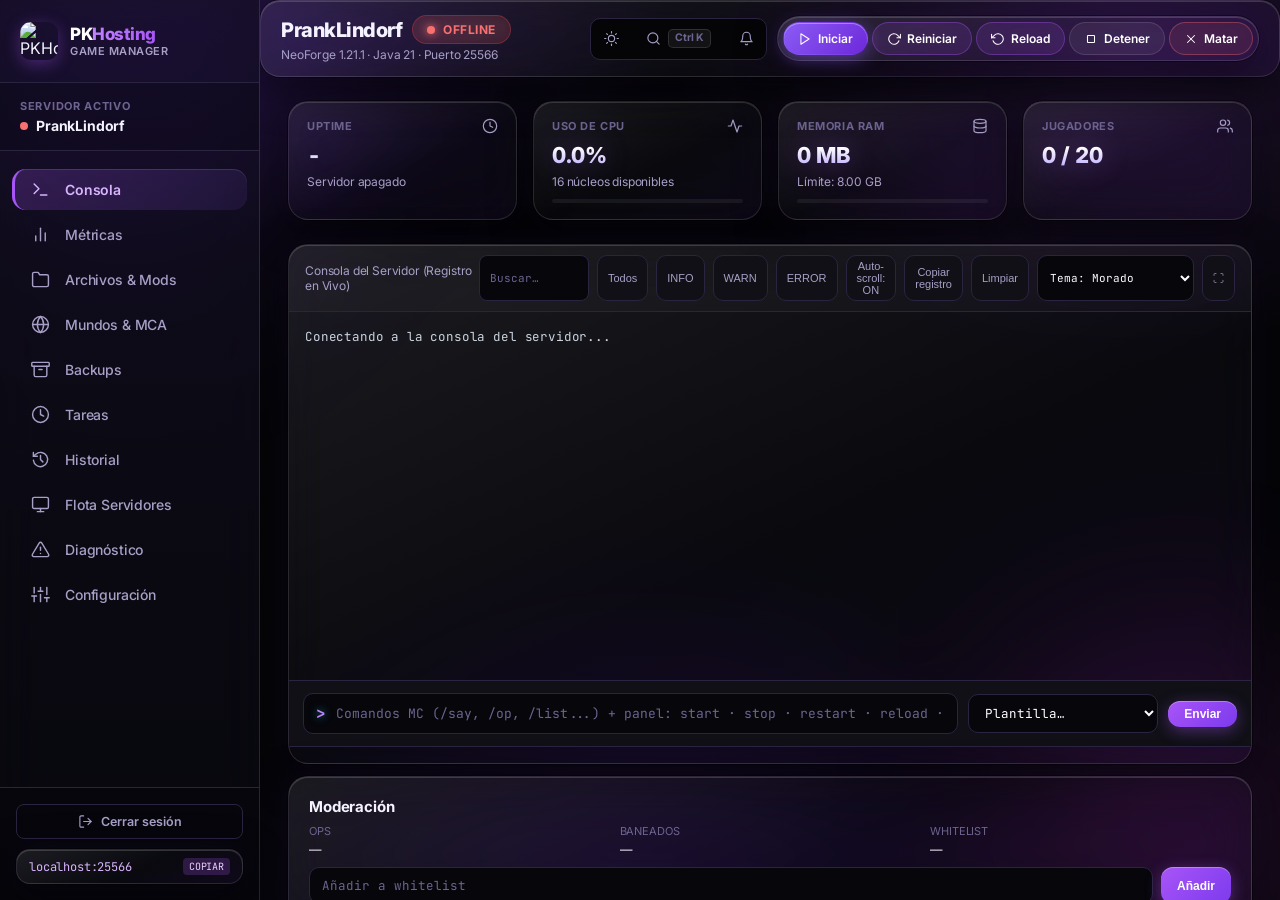
==== static/index.html @ 7d00d506 "rev 52: temas claro/oscuro + 5 acentos, a11y (skip-link, teclado, foco), plantillas consola, banner " ====
<!doctype html>
<html lang="es">
<head>
<meta charset="utf-8">
<meta name="viewport" content="width=device-width,initial-scale=1">
<title>PKHosting Panel — PrankLindorf</title>
<link rel="manifest" href="/manifest.webmanifest">
<meta name="theme-color" content="#0a0a13">
<link rel="icon" href="/icon.svg" type="image/svg+xml">
<link rel="apple-touch-icon" href="/icon.svg">
<meta name="mobile-web-app-capable" content="yes">
<meta name="apple-mobile-web-app-capable" content="yes">
<meta name="apple-mobile-web-app-status-bar-style" content="black-translucent">
<script>if('serviceWorker' in navigator){navigator.serviceWorker.register('/sw.js').catch(()=>{});}</script>
<script>window.onerror=function(){/* noop: sin telemetría */};</script>
<link rel="preconnect" href="https://fonts.googleapis.com">
<link href="https://fonts.googleapis.com/css2?family=JetBrains+Mono:wght@400;500;600&family=Inter:wght@400;500;600;700;800&display=swap" rel="stylesheet">
<link rel="stylesheet" href="/static/app.css?server=__SRV__&v=__V__">
</head>
<body>
<div class="orbs" aria-hidden="true"><i></i><i></i></div>
<div id="scrollProgress"></div>

<!-- SIDEBAR -->
<aside>
  <div class="sidebar-header">
    <div class="brand-icon"><img src="/icon.svg" alt="PKHosting"></div>
    <div>
      <div class="brand-name">PK<span>Hosting</span></div>
      <div class="brand-sub">Game Manager</div>
    </div>
  </div>

  <div class="server-selector">
    <div class="server-label">Servidor Activo</div>
    <div class="server-title">
      <span class="mini-dot" id="sideDot"></span>
      <span>PrankLindorf</span>
    </div>
  </div>

  <nav role="tablist" aria-label="Secciones del panel">
    <a class="nav-item active" onclick="switchTab('console')">
      <span class="nav-icon"><svg class="ico" viewBox="0 0 24 24"><polyline points="4 17 10 11 4 5"/><line x1="12" y1="19" x2="20" y2="19"/></svg></span> Consola
    </a>
    <a class="nav-item" onclick="switchTab('metrics')">
      <span class="nav-icon"><svg class="ico" viewBox="0 0 24 24"><line x1="18" y1="20" x2="18" y2="10"/><line x1="12" y1="20" x2="12" y2="4"/><line x1="6" y1="20" x2="6" y2="14"/></svg></span> Métricas
    </a>
    <a class="nav-item" onclick="switchTab('files')">
      <span class="nav-icon"><svg class="ico" viewBox="0 0 24 24"><path d="M22 19a2 2 0 0 1-2 2H4a2 2 0 0 1-2-2V5a2 2 0 0 1 2-2h5l2 3h9a2 2 0 0 1 2 2z"/></svg></span> Archivos & Mods
    </a>
    <a class="nav-item" onclick="switchTab('worlds')">
      <span class="nav-icon"><svg class="ico" viewBox="0 0 24 24"><circle cx="12" cy="12" r="10"/><line x1="2" y1="12" x2="22" y2="12"/><path d="M12 2a15.3 15.3 0 0 1 4 10 15.3 15.3 0 0 1-4 10 15.3 15.3 0 0 1-4-10 15.3 15.3 0 0 1 4-10z"/></svg></span> Mundos & MCA
    </a>
    <a class="nav-item" onclick="switchTab('backups')">
      <span class="nav-icon"><svg class="ico" viewBox="0 0 24 24"><rect x="1" y="3" width="22" height="5" rx="1"/><path d="M4 8v11a2 2 0 0 0 2 2h12a2 2 0 0 0 2-2V8"/><line x1="10" y1="12" x2="14" y2="12"/></svg></span> Backups
    </a>
    <a class="nav-item" onclick="switchTab('tasks')">
      <span class="nav-icon"><svg class="ico" viewBox="0 0 24 24"><circle cx="12" cy="12" r="10"/><polyline points="12 6 12 12 16 14"/></svg></span> Tareas
    </a>
    <a class="nav-item" onclick="switchTab('history')">
      <span class="nav-icon"><svg class="ico" viewBox="0 0 24 24"><path d="M3 3v5h5"/><path d="M3.05 13A9 9 0 1 0 6 5.3L3 8"/><polyline points="12 7 12 12 15 15"/></svg></span> Historial
    </a>
    <a class="nav-item" onclick="switchTab('fleet')">
      <span class="nav-icon"><svg class="ico" viewBox="0 0 24 24"><rect x="2" y="3" width="20" height="14" rx="2"/><line x1="8" y1="21" x2="16" y2="21"/><line x1="12" y1="17" x2="12" y2="21"/></svg></span> Flota Servidores
    </a>
    <a class="nav-item" onclick="switchTab('diag')">
      <span class="nav-icon"><svg class="ico" viewBox="0 0 24 24"><path d="M10.29 3.86L1.82 18a2 2 0 0 0 1.71 3h16.94a2 2 0 0 0 1.71-3L13.71 3.86a2 2 0 0 0-3.42 0z"/><line x1="12" y1="9" x2="12" y2="13"/><line x1="12" y1="17" x2="12.01" y2="17"/></svg></span> Diagnóstico
    </a>
    <a class="nav-item" onclick="switchTab('settings')">
      <span class="nav-icon"><svg class="ico" viewBox="0 0 24 24"><line x1="4" y1="21" x2="4" y2="14"/><line x1="4" y1="10" x2="4" y2="3"/><line x1="12" y1="21" x2="12" y2="12"/><line x1="12" y1="8" x2="12" y2="3"/><line x1="20" y1="21" x2="20" y2="16"/><line x1="20" y1="12" x2="20" y2="3"/><line x1="1" y1="14" x2="7" y2="14"/><line x1="9" y1="8" x2="15" y2="8"/><line x1="17" y1="16" x2="23" y2="16"/></svg></span> Configuración
    </a>
  </nav>

  <div class="sidebar-footer">
    <button class="logout-btn" onclick="logout()" title="Cerrar sesión"><svg class="ico" viewBox="0 0 24 24"><path d="M9 21H5a2 2 0 0 1-2-2V5a2 2 0 0 1 2-2h4"/><polyline points="16 17 21 12 16 7"/><line x1="21" y1="12" x2="9" y2="12"/></svg> Cerrar sesión</button>
    <div class="ip-chip" onclick="copyIp()">
      <span id="ipText">localhost:25566</span>
      <span class="copy-badge" id="copyBadge">Copiar</span>
    </div>
  </div>
</aside>

<!-- MAIN -->
<main id="main">
  <div id="perfBanner">
    <div style="display:flex; align-items:center; gap:8px">
      <span>⚠️ Rendimiento comprometido: <span id="perfBannerMsg">TPS bajo</span></span>
    </div>
    <div style="display:flex; align-items:center; gap:8px">
      <button class="term-tool-btn" style="background:rgba(0,0,0,0.35);color:var(--text-bright)" onclick="switchTab('metrics')">Ver métricas</button>
      <button class="term-tool-btn" style="background:rgba(0,0,0,0.35);color:var(--text-bright)" onclick="sparkQuickAction('health')">Diagnóstico Spark</button>
      <button class="icon-btn" onclick="document.getElementById('perfBanner').style.display='none'">✕</button>
    </div>
  </div>

  <div id="crashBanner">
    <div style="display:flex; align-items:center; gap:8px">
      <span id="crashBannerMsg">Bucle de crash: inicios automáticos bloqueados</span>
    </div>
    <div style="display:flex; align-items:center; gap:8px">
      <button class="term-tool-btn" onclick="switchTab('diag')">Ver diagnóstico</button>
      <button class="icon-btn" onclick="document.getElementById('crashBanner').style.display='none'">✕</button>
    </div>
  </div>
  <header>
    <div class="header-info">
      <h1>
        <span>PrankLindorf</span>
        <span class="status-pill OFFLINE" id="statusBadge">
          <span class="status-pulse"></span>
          <span id="statusText">OFFLINE</span>
        </span>
      </h1>
      <div class="header-subtitle">NeoForge 1.21.1 · Java 21 · Puerto 25566</div>
    </div>

    <div style="display:flex; align-items:center; gap:10px; position:relative">
      <a class="skip-link" href="#main" style="position:fixed">Saltar al contenido</a>
      <div class="hdr-tools" role="toolbar" aria-label="Herramientas del panel">
        <button class="tool-btn icon-only" id="themeBtn" onclick="toggleTheme()" title="Tema claro / oscuro" aria-label="Cambiar tema">
          <svg class="ico" viewBox="0 0 24 24" aria-hidden="true"><circle cx="12" cy="12" r="5"/><line x1="12" y1="1" x2="12" y2="3"/><line x1="12" y1="21" x2="12" y2="23"/><line x1="4.22" y1="4.22" x2="5.64" y2="5.64"/><line x1="18.36" y1="18.36" x2="19.78" y2="19.78"/><line x1="1" y1="12" x2="3" y2="12"/><line x1="21" y1="12" x2="23" y2="12"/><line x1="4.22" y1="19.78" x2="5.64" y2="18.36"/><line x1="18.36" y1="5.64" x2="19.78" y2="4.22"/></svg>
        </button>
        <button class="tool-btn" onclick="openCmdPalette()" title="Paleta de comandos (Ctrl+K)">
          <svg class="ico" viewBox="0 0 24 24" aria-hidden="true"><circle cx="11" cy="11" r="8"/><line x1="21" y1="21" x2="16.65" y2="16.65"/></svg>
          <kbd>Ctrl K</kbd>
        </button>
        <button class="tool-btn icon-only" id="notifBtn" onclick="toggleNotifDropdown()" title="Centro de notificaciones" aria-label="Centro de notificaciones" aria-haspopup="true" aria-expanded="false">
          <svg class="ico" viewBox="0 0 24 24" aria-hidden="true"><path d="M18 8A6 6 0 0 0 6 8c0 7-3 9-3 9h18s-3-2-3-9"/><path d="M13.73 21a2 2 0 0 1-3.46 0"/></svg>
          <span class="notif-dot" id="notifDot"></span>
        </button>
      </div>

      <div id="notifDropdown" role="dialog" aria-label="Registro de actividad">
        <div class="notif-header">
          <span>Registro de Actividad</span>
          <button class="term-tool-btn" style="font-size:11px" onclick="clearNotifs()">Limpiar</button>
        </div>
        <div class="notif-list" id="notifList">
          <div style="padding:16px;text-align:center;color:var(--text-dim);font-size:12px">Sin notificaciones pendientes</div>
        </div>
      </div>
    <div class="header-actions">
      <div class="power-btn-group">
        <button class="pbtn pbtn-start" id="btnStart" onclick="serverAction('start')">
          <svg class="ico" viewBox="0 0 24 24"><polygon points="5 3 19 12 5 21 5 3"/></svg> Iniciar
        </button>
        <button class="pbtn pbtn-restart" id="btnRestart" onclick="serverRestartPrompt()">
          <svg class="ico" viewBox="0 0 24 24"><polyline points="23 4 23 10 17 10"/><path d="M20.49 15a9 9 0 1 1-2.12-9.36L23 10"/></svg> Reiniciar
        </button>
        <button class="pbtn pbtn-restart" id="btnReload" onclick="serverAction('reload')" title="Recarga datapacks/mods (comando reload del servidor)">
          <svg class="ico" viewBox="0 0 24 24"><polyline points="1 4 1 10 7 10"/><path d="M3.51 15a9 9 0 1 0 2.13-9.36L1 10"/></svg> Reload
        </button>
        <button class="pbtn pbtn-stop" id="btnStop" onclick="serverAction('stop')">
          <svg class="ico" viewBox="0 0 24 24"><rect x="6" y="6" width="12" height="12" rx="1"/></svg> Detener
        </button>
        <button class="pbtn pbtn-kill" id="btnKill" onclick="serverAction('kill')">
          <svg class="ico" viewBox="0 0 24 24"><line x1="18" y1="6" x2="6" y2="18"/><line x1="6" y1="6" x2="18" y2="18"/></svg> Matar
        </button>
      </div>
    </div>
    </div>
  </header>

  <div class="page-container">
    <!-- STATS CARDS -->
    <div class="stats-cards">
      <div class="scard">
        <div class="scard-label">
          <span>Uptime</span>
          <span class="scard-ico"><svg class="ico" viewBox="0 0 24 24"><circle cx="12" cy="12" r="10"/><polyline points="12 6 12 12 16 14"/></svg></span>
        </div>
        <div class="scard-val" id="cardUptime">-</div>
        <div class="scard-sub" id="cardUptimeSub">Servidor apagado</div>
      </div>

      <div class="scard">
        <div class="scard-label">
          <span>Uso de CPU</span>
          <span class="scard-ico"><svg class="ico" viewBox="0 0 24 24"><polyline points="22 12 18 12 15 21 9 3 6 12 2 12"/></svg></span>
        </div>
        <div class="scard-val" id="cardCpu">0.0%</div>
        <div class="scard-sub">16 núcleos disponibles</div>
        <div class="scard-bar"><div class="scard-bar-fill" id="barCpu"></div></div>
      </div>

      <div class="scard">
        <div class="scard-label">
          <span>Memoria RAM</span>
          <span class="scard-ico"><svg class="ico" viewBox="0 0 24 24"><ellipse cx="12" cy="5" rx="9" ry="3"/><path d="M21 12c0 1.66-4 3-9 3s-9-1.34-9-3"/><path d="M3 5v14c0 1.66 4 3 9 3s9-1.34 9-3V5"/></svg></span>
        </div>
        <div class="scard-val" id="cardMem">0 MB</div>
        <div class="scard-sub" id="cardMemSub">Límite: 8.00 GB</div>
        <div class="scard-bar"><div class="scard-bar-fill" id="barMem"></div></div>
      </div>

      <div class="scard">
        <div class="scard-label">
          <span>Jugadores</span>
          <span class="scard-ico"><svg class="ico" viewBox="0 0 24 24"><path d="M17 21v-2a4 4 0 0 0-4-4H5a4 4 0 0 0-4 4v2"/><circle cx="9" cy="7" r="4"/><path d="M23 21v-2a4 4 0 0 0-3-3.87"/><path d="M16 3.13a4 4 0 0 1 0 7.75"/></svg></span>
        </div>
        <div class="scard-val" id="cardPlayers">0 / 20</div>
      </div>
    </div>

    <!-- TAB 1: CONSOLA -->
    <div id="tab-console" class="tab-content active">
      <div class="terminal-wrapper">
        <div class="terminal-topbar">
          <div>Consola del Servidor (Registro en Vivo)</div>
          <div class="terminal-topbar-tools">
            <input id="logSearch" class="tin" placeholder="Buscar…" oninput="renderConsole()">
            <button class="term-tool-btn" id="fltAll" onclick="setLogFilter('')">Todos</button>
            <button class="term-tool-btn" onclick="setLogFilter('INFO')">INFO</button>
            <button class="term-tool-btn" onclick="setLogFilter('WARN')">WARN</button>
            <button class="term-tool-btn" onclick="setLogFilter('ERROR')">ERROR</button>
            <button class="term-tool-btn" onclick="toggleAutoScroll()" id="btnAutoScroll">Auto-scroll: ON</button>
            <button class="term-tool-btn" onclick="copyLogs()">Copiar registro</button>
            <button class="term-tool-btn" onclick="clearTerminal()">Limpiar</button>
            <select class="tin" id="termThemeSel" onchange="setTermTheme(this.value)" style="padding:4px 8px;font-size:11px" title="Tema de la terminal">
              <option value="default">Tema: Morado</option>
              <option value="matrix">Tema: Matrix</option>
              <option value="monokai">Tema: Monokai</option>
              <option value="tokyo">Tema: Tokyo Night</option>
              <option value="dracula">Tema: Dracula</option>
            </select>
            <button class="term-tool-btn" onclick="toggleTermFullscreen()" title="Pantalla completa (Esc para salir)">⛶</button>
          </div>
        </div>
        <div class="terminal-body" id="termBody">Conectando a la consola del servidor...</div>
        <div class="terminal-input-bar">
          <div class="cmd-field">
            <span class="cmd-prompt">&gt;</span>
            <input type="text" class="cmd-input" id="cmdInput" list="cmdList" placeholder="Comandos MC (/say, /op, /list...) + panel: start · stop · restart · reload · kill" onkeydown="handleCmdKey(event)" autocomplete="off">
            <datalist id="cmdList"></datalist>
          </div>
          <select id="cmdTpl" class="tin" style="max-width:190px" onchange="cmdTplPick()" title="Plantillas de comandos" aria-label="Plantillas de comandos">
            <option value="">Plantilla…</option>
          </select>
          <button class="cmd-btn" onclick="submitCmd()">Enviar</button>
        </div>
        <div id="quickCmds" style="display:flex; gap:6px; flex-wrap:wrap; padding:8px 14px; border-top:1px solid var(--border-color)"></div>
      </div>
      <div class="system-details-card" id="playerMgmt" style="margin-top:12px; display:none">
        <h3 style="margin-bottom:8px; font-size:15px;">Gestión de jugadores</h3>
        <div class="file-list" id="playerRows"></div>
      </div>
      <div class="system-details-card" style="margin-top:12px">
        <h3 style="margin-bottom:8px; font-size:15px;">Moderación</h3>
        <div style="display:grid; grid-template-columns:repeat(3,1fr); gap:10px; margin-bottom:10px" id="modLists">
          <div><div style="font-size:11px;color:var(--text-dim);text-transform:uppercase;margin-bottom:4px">OPs</div><div id="modOps" style="font-size:12.5px">—</div></div>
          <div><div style="font-size:11px;color:var(--text-dim);text-transform:uppercase;margin-bottom:4px">Baneados</div><div id="modBans" style="font-size:12.5px">—</div></div>
          <div><div style="font-size:11px;color:var(--text-dim);text-transform:uppercase;margin-bottom:4px">Whitelist <a onclick="wlToggle()" style="color:var(--accent-cyan);cursor:pointer" id="wlState"></a></div><div id="modWl" style="font-size:12.5px">—</div></div>
        </div>
        <div style="display:flex; gap:8px; flex-wrap:wrap">
          <input id="wlName" class="tin" maxlength="16" placeholder="Añadir a whitelist" style="flex:1; min-width:160px">
          <button class="cmd-btn" onclick="wlAdd()">Añadir</button>
        </div>
      </div>
    </div>

    <!-- TAB 2: METRICAS -->
    <div id="tab-metrics" class="tab-content">
      <div class="charts-grid">
        <div class="chart-card">
          <div class="chart-header">
            <div class="chart-title"><svg class="ico" viewBox="0 0 24 24" style="width:16px;height:16px;vertical-align:-3px"><polyline points="22 12 18 12 15 21 9 3 6 12 2 12"/></svg> TPS del servidor</div>
            <div style="display:flex;gap:8px;align-items:center">
              <div class="chart-badge" id="tpsBadge">—</div>
              <button class="term-tool-btn" onclick="refreshTps()">Actualizar</button>
            </div>
          </div>
          <div class="scard-val" id="tpsVal" style="font-size:34px">—</div>
          <div class="scard-sub" id="tpsSub">Sin datos todavía</div>
          <div class="scard-bar"><div class="scard-bar-fill" id="tpsBar" style="width:0%"></div></div>
        </div>
      </div>
      <div class="charts-grid">
        <div class="chart-card">
          <div class="chart-header">
            <div class="chart-title"><svg class="ico" viewBox="0 0 24 24" style="width:16px;height:16px;vertical-align:-3px"><polyline points="22 12 18 12 15 21 9 3 6 12 2 12"/></svg> Uso de CPU del Proceso</div>
            <div style="display:flex;gap:8px;align-items:center"><div class="chart-badge" id="chartCpuBadge">0.0%</div><div class="chart-badge sub" id="chartCpuPeak">pico — · prom —</div></div>
          </div>
          <canvas id="canvasCpu"></canvas>
        </div>

        <div class="chart-card">
          <div class="chart-header">
            <div class="chart-title"><svg class="ico" viewBox="0 0 24 24" style="width:16px;height:16px;vertical-align:-3px"><ellipse cx="12" cy="5" rx="9" ry="3"/><path d="M21 12c0 1.66-4 3-9 3s-9-1.34-9-3"/><path d="M3 5v14c0 1.66 4 3 9 3s9-1.34 9-3V5"/></svg> Memoria RAM Asignada</div>
            <div style="display:flex;gap:8px;align-items:center"><div class="chart-badge" id="chartMemBadge">0 MB</div><div class="chart-badge sub" id="chartMemPeak">pico — · prom —</div></div>
          </div>
          <canvas id="canvasMem"></canvas>
        </div>
      </div>

      <div style="display:flex; gap:6px; margin-bottom:8px" role="group" aria-label="Rango de gráficas">
        <button class="term-tool-btn" id="rng24" onclick="histRange(1440)">24 h</button>
        <button class="term-tool-btn" id="rng7d" onclick="histRange(10080)">7 días</button>
      </div>
      <div class="charts-grid">
        <div class="chart-card">
          <div class="chart-header">
            <div class="chart-title" id="hTitleCpu">CPU — últimas 24 h</div>
            <div class="chart-badge" id="h24CpuBadge">—</div>
          </div>
          <canvas id="canvasH24Cpu"></canvas>
        </div>
        <div class="chart-card">
          <div class="chart-header">
            <div class="chart-title" id="hTitleMem">RAM — últimas 24 h</div>
            <div class="chart-badge" id="h24MemBadge">—</div>
          </div>
          <canvas id="canvasH24Mem"></canvas>
        </div>
      </div>

      <div class="chart-card" style="margin-bottom:20px">
        <div class="chart-header">
          <div class="chart-title">Actividad — últimos 14 días</div>
          <div class="chart-badge" id="heatBadge">—</div>
        </div>
        <div class="heat" id="heatMap" style="height:74px"></div>
        <div style="display:flex; justify-content:space-between; font-size:11px; color:var(--text-dim); margin-top:6px">
          <span>menos</span><span><span style="color:var(--acsoft)">■</span> joins · <span style="color:#34d399">■</span> día con backup</span><span>más</span>
        </div>
      </div>

      <div class="system-details-card">
        <h3 style="margin-bottom:14px; font-size:16px;">Información del Servidor y Entorno</h3>
        <table class="details-table">
          <tr><td>Estado del Proceso</td><td id="detStatus">OFFLINE</td></tr>
          <tr><td>Identificador de Proceso (PID)</td><td id="detPid">-</td></tr>
          <tr><td>Carga del Sistema (1m, 5m, 15m)</td><td id="detLoad">-</td></tr>
          <tr><td>Tamaño del Mundo (PrankLindorf)</td><td id="detWorld">-</td></tr>
          <tr><td>Disco usado (servidor)</td><td id="detDisk">-</td></tr>
          <tr><td>Red host (RX/TX)</td><td id="detNet">-</td></tr>
          <tr><td>Puerto Minecraft</td><td>25566 (TCP / UDP)</td></tr>
          <tr><td>Entorno Java</td><td>OpenJDK 21 (64-Bit Server VM)</td></tr>
          <tr><td>Directorio</td><td>~/PrankLindorf-NeoForge</td></tr>
        </table>
      </div>

      <div class="system-details-card" style="margin-top:14px">
        <div style="display:flex; justify-content:space-between; align-items:center; margin-bottom:12px">
          <h3 style="font-size:15px; margin:0">Monitor de Red y Latencia</h3>
          <button class="term-tool-btn" onclick="refreshPingMetrics()">Medir latencia</button>
        </div>
        <div class="stats-cards" style="grid-template-columns:repeat(3, 1fr); margin-bottom:0">
          <div class="scard" style="padding:14px">
            <div class="scard-label"><span>Local Minecraft (TCP)</span></div>
            <div class="scard-val" id="pingLocalMc" style="font-size:22px">—</div>
            <div class="scard-sub" id="pingLocalMcSub">127.0.0.1:25566</div>
          </div>
          <div class="scard" style="padding:14px">
            <div class="scard-label"><span>Local RCON</span></div>
            <div class="scard-val" id="pingLocalRcon" style="font-size:22px">—</div>
            <div class="scard-sub" id="pingLocalRconSub">127.0.0.1:25575</div>
          </div>
          <div class="scard" style="padding:14px">
            <div class="scard-label"><span>Túnel Público (Playit)</span></div>
            <div class="scard-val" id="pingTunnel" style="font-size:22px">—</div>
            <div class="scard-sub" id="pingTunnelSub">Túnel playit.gg</div>
          </div>
        </div>
      </div>

      <div class="system-details-card" style="margin-top:14px">
        <div style="display:flex; justify-content:space-between; align-items:center; margin-bottom:12px">
          <div>
            <h3 style="font-size:15px; margin:0">Diagnósticos de Rendimiento Spark</h3>
            <div style="font-size:11.5px; color:var(--text-dim); margin-top:2px">Mod oficial integrado para NeoForge 1.21.1</div>
          </div>
          <span class="mchip ld">spark 1.10</span>
        </div>
        <div style="display:flex; gap:10px; flex-wrap:wrap; margin-bottom:12px">
          <button class="cmd-btn" onclick="sparkAction('health')"><svg class="ico" viewBox="0 0 24 24"><path d="M22 12h-4l-3 9L9 3l-3 9H2"/></svg> Diagnóstico de Salud (Health)</button>
          <button class="btn-ghost" onclick="sparkAction('sampler_start')">Grabar Sampler (45s)</button>
          <button class="btn-ghost" onclick="sparkAction('sampler_stop')">Subir & Ver Reporte</button>
          <button class="btn-ghost" onclick="sparkAction('tps')">Ver TPS Spark</button>
          <button class="term-tool-btn" onclick="sparkAction('gc')">Forzar GC</button>
        </div>
        <div id="sparkResultBox" style="display:none; background:var(--bg-terminal); border:1px solid var(--border-color); border-radius:10px; padding:14px; font-family:'JetBrains Mono',monospace; font-size:12px; white-space:pre-wrap; max-height:280px; overflow-y:auto; color:#d8b4fe"></div>
      </div>
    </div>

    <!-- TAB 3: ARCHIVOS -->
    <div id="tab-files" class="tab-content">
      <div class="fs-toolbar">
        <button class="cmd-btn" onclick="fsCreate('file')"><svg class="ico" viewBox="0 0 24 24"><path d="M14 2H6a2 2 0 0 0-2 2v16a2 2 0 0 0 2 2h12a2 2 0 0 0 2-2V8z"/><polyline points="14 2 14 8 20 8"/><line x1="12" y1="18" x2="12" y2="12"/><line x1="9" y1="15" x2="15" y2="15"/></svg> Nuevo archivo</button>
        <button class="cmd-btn" onclick="fsCreate('dir')"><svg class="ico" viewBox="0 0 24 24"><path d="M22 19a2 2 0 0 1-2 2H4a2 2 0 0 1-2-2V5a2 2 0 0 1 2-2h5l2 3h9a2 2 0 0 1 2 2z"/><line x1="12" y1="11" x2="12" y2="17"/><line x1="9" y1="14" x2="15" y2="14"/></svg> Nueva carpeta</button>
        <label class="cmd-btn" style="cursor:pointer"><svg class="ico" viewBox="0 0 24 24"><path d="M21 15v4a2 2 0 0 1-2 2H5a2 2 0 0 1-2-2v-4"/><polyline points="17 8 12 3 7 8"/><line x1="12" y1="3" x2="12" y2="15"/></svg> Subir<input type="file" id="fsUploadInput" style="display:none" multiple onchange="fsUpload()"></label>
        <span class="opt-sw" onclick="fsToggleSw('fsUnzip')" title="Descomprimir automáticamente los .zip al subirlos"><span class="tsw" id="fsUnzipSw" role="switch" tabindex="0" aria-checked="false" aria-label="Descomprimir .zip" onkeydown="swKey('fsUnzip',event)"></span><span class="opt-lbl">Descomprimir .zip</span><input type="checkbox" id="fsUnzip" hidden></span>
        <span style="flex:1"></span>
        <span class="fs-crumb"><a onclick="fsNavUp()">↑ Subir</a>&nbsp;<span id="fsBreadcrumb">/</span></span>
        <button class="term-tool-btn" onclick="loadFiles()">Recargar</button>
      </div>
      <div class="fs-toolbar">
        <label style="font-size:12px; color:var(--text-muted)">Ordenar:</label>
        <div class="seg" id="fsSeg">
          <button data-k="name" class="on" onclick="fsSortKey('name')">Nombre</button>
          <button data-k="mtime" onclick="fsSortKey('mtime')">Fecha</button>
          <button data-k="size" onclick="fsSortKey('size')">Tamaño</button>
        </div>
        <button class="term-tool-btn" id="fsSortDir" onclick="fsToggleDir()" title="Dirección">↓</button>
        <span class="opt-sw" onclick="fsToggleSw('fsGroup')" title="Mostrar las carpetas antes que los archivos"><span class="tsw on" id="fsGroupSw" role="switch" tabindex="0" aria-checked="true" aria-label="Carpetas primero" onkeydown="swKey('fsGroup',event)"></span><span class="opt-lbl">Carpetas primero</span><input type="checkbox" id="fsGroup" checked hidden onchange="loadFiles()"></span>
      </div>
      <div class="file-list" id="filesContainer">
        <div class="file-row"><span>Cargando archivos del servidor...</span></div>
      </div>
      <div class="system-details-card" style="margin-top:12px">
        <div class="mods-head">
          <h3>Mods instalados <span style="font-size:11px;color:var(--text-dim)">(los cambios requieren reinicio)</span></h3>
          <span class="mods-count" id="modCounts"></span>
          <span style="flex:1"></span>
          <input class="mod-search" id="modSearch" placeholder="Buscar mod..." oninput="renderMods()" autocomplete="off">
          <button class="btn-ghost" onclick="modBulk(true)">Activar todos</button>
          <button class="btn-ghost" onclick="modBulk(false)">Desactivar todos</button>
          <button class="btn-ghost" onclick="toggleModrinthView()" style="color:#38bdf8; border-color:rgba(56,189,248,0.4)">🌐 Explorador Modrinth</button>
          <button class="btn-ghost" onclick="modCheckUpdates(true)" style="color:#4ade80; border-color:rgba(74,222,80,0.4)">↻ Actualizaciones</button>
        </div>
        <div id="modUpdBar" style="font-size:12px; color:var(--text-dim); margin:6px 0"></div>
        </div>
        <div class="file-list" id="modsList"><div class="file-row"><span class="file-name">Cargando mods...</span></div></div>
        <div id="modrinthSection" style="display:none; margin-top:16px; border-top:1px solid var(--border-color); padding-top:14px">
          <div style="display:flex; gap:10px; align-items:center; margin-bottom:12px; flex-wrap:wrap">
            <input id="mrSearchInput" class="tin" placeholder="Buscar mods para NeoForge 1.21.1 en Modrinth (ej. create, jei, appleskin, ferritecore...)" style="flex:1; min-width:220px" onkeydown="if(event.key==='Enter')searchModrinth()">
            <button class="cmd-btn" onclick="searchModrinth()">Buscar</button>
            <button class="term-tool-btn" onclick="toggleModrinthView()">Cerrar</button>
          </div>
          <div id="mrResults" class="mr-grid"><div style="color:var(--text-dim); font-size:12px; padding:12px">Escribe un término y pulsa Buscar</div></div>
        </div>
      </div>
    </div>
      <div id="fsEditModal" style="display:none; position:fixed; inset:0; background:rgba(0,0,0,0.65); z-index:200; align-items:center; justify-content:center; padding:20px">
        <div style="background:var(--bg-card); border:1px solid var(--border-color); border-radius:12px; width:min(860px,100%); max-height:90vh; display:flex; flex-direction:column; overflow:hidden">
          <div style="display:flex; align-items:center; gap:10px; padding:12px 16px; border-bottom:1px solid var(--border-color)">
            <span style="font-family:'JetBrains Mono',monospace; font-size:12.5px; color:#93c5fd; flex:1; overflow:hidden; text-overflow:ellipsis" id="fsEditPath">—</span>
            <span id="fsEditStats" style="font-size:11px; color:var(--text-dim)">0 líneas</span>
            <button class="term-tool-btn" onclick="fsChangeFontSize(1)" title="Aumentar texto">A+</button>
            <button class="term-tool-btn" onclick="fsChangeFontSize(-1)" title="Reducir texto">A-</button>
            <button class="term-tool-btn" onclick="fsDownloadCurrent()">Descargar</button>
            <button class="term-tool-btn" onclick="fsCloseEdit()">Cerrar ✕</button>
          </div>
          <textarea id="fsEditor" style="flex:1; min-height:360px; background:var(--bg-terminal); color:var(--text-muted); border:0; padding:14px; font-family:'JetBrains Mono',monospace; font-size:12.5px; resize:vertical; tab-size:2; line-height:1.45" placeholder="Cargando..." oninput="fsUpdateEditorStats()" onkeydown="fsHandleEditorTab(event)"></textarea>
          <div style="display:flex; justify-content:space-between; align-items:center; padding:12px 16px; border-top:1px solid var(--border-color)">
            <span style="font-size:11px; color:var(--text-dim)">Presiona TAB para indentar código sin perder el foco</span>
            <button class="cmd-btn" onclick="fsSaveEdit()">Guardar cambios</button>
          </div>
        </div>
      </div>

    <!-- TAB: MUNDOS & MCA REGION CLEANER -->
    <div id="tab-worlds" class="tab-content">
      <div class="stats-cards" style="grid-template-columns:repeat(3,1fr); margin-bottom:16px">
        <div class="dim-card" id="dimCardOverworld">
          <div style="display:flex; justify-content:space-between; align-items:flex-start">
            <div>
              <div style="font-size:11px; color:var(--text-muted); font-weight:700">DIMENSIÓN 0</div>
              <div style="font-size:18px; font-weight:800; color:#34d399; margin:4px 0">Overworld</div>
              <div style="font-size:11.5px; color:var(--text-dim)">Superficie principal</div>
            </div>
            <span class="mchip ld" id="dimOwRegions">0 regiones</span>
          </div>
          <div style="margin-top:14px; display:flex; justify-content:space-between; align-items:center">
            <span style="font-size:18px; font-weight:800; color:var(--text-bright)" id="dimOwSize">—</span>
            <button class="cmd-btn" style="padding:4px 12px; font-size:11.5px" onclick="selectMcaDim('overworld')">Explorar MCA</button>
          </div>
        </div>

        <div class="dim-card" id="dimCardNether">
          <div style="display:flex; justify-content:space-between; align-items:flex-start">
            <div>
              <div style="font-size:11px; color:var(--text-muted); font-weight:700">DIMENSIÓN -1</div>
              <div style="font-size:18px; font-weight:800; color:#f87171; margin:4px 0">The Nether</div>
              <div style="font-size:11.5px; color:var(--text-dim)">Inframundo (DIM-1)</div>
            </div>
            <span class="mchip ld" id="dimNetherRegions">0 regiones</span>
          </div>
          <div style="margin-top:14px; display:flex; justify-content:space-between; align-items:center">
            <span style="font-size:18px; font-weight:800; color:var(--text-bright)" id="dimNetherSize">—</span>
            <div style="display:flex; gap:6px">
              <button class="term-tool-btn" style="color:#f87171; border-color:#7f1d1d; font-size:11px" onclick="mcaResetDim('nether')">Reiniciar</button>
              <button class="cmd-btn" style="padding:4px 12px; font-size:11.5px" onclick="selectMcaDim('nether')">Explorar</button>
            </div>
          </div>
        </div>

        <div class="dim-card" id="dimCardEnd">
          <div style="display:flex; justify-content:space-between; align-items:flex-start">
            <div>
              <div style="font-size:11px; color:var(--text-muted); font-weight:700">DIMENSIÓN 1</div>
              <div style="font-size:18px; font-weight:800; color:var(--acsoft); margin:4px 0">The End</div>
              <div style="font-size:11.5px; color:var(--text-dim)">El Fin (DIM1)</div>
            </div>
            <span class="mchip ld" id="dimEndRegions">0 regiones</span>
          </div>
          <div style="margin-top:14px; display:flex; justify-content:space-between; align-items:center">
            <span style="font-size:18px; font-weight:800; color:var(--text-bright)" id="dimEndSize">—</span>
            <div style="display:flex; gap:6px">
              <button class="term-tool-btn" style="color:#f87171; border-color:#7f1d1d; font-size:11px" onclick="mcaResetDim('end')">Reiniciar</button>
              <button class="cmd-btn" style="padding:4px 12px; font-size:11.5px" onclick="selectMcaDim('end')">Explorar</button>
            </div>
          </div>
        </div>
      </div>

      <!-- MCA Region Cleaner Card -->
      <div class="system-details-card" id="mcaMapCard">
        <div style="display:flex; justify-content:space-between; align-items:center; flex-wrap:wrap; gap:10px; margin-bottom:12px">
          <div>
            <h3 style="margin:0; font-size:15px">MCA Region Cleaner <span style="font-size:11.5px; color:var(--text-muted)">(Herramienta estilo MCA Selector)</span></h3>
            <div style="font-size:11.5px; color:var(--text-dim); margin-top:2px">Elimina regiones (.mca) para regenerar terreno, limpiar chunks corruptos o liberar espacio</div>
          </div>
          <div style="display:flex; gap:8px; align-items:center">
            <div class="seg" id="mcaDimSeg">
              <button data-dim="overworld" class="on" onclick="selectMcaDim('overworld')">Overworld</button>
              <button data-dim="nether" onclick="selectMcaDim('nether')">Nether</button>
              <button data-dim="end" onclick="selectMcaDim('end')">The End</button>
            </div>
            <button class="term-tool-btn" onclick="loadWorldManager()">Recargar</button>
          </div>
        </div>

        <!-- Visor de mapa estilo MCA Selector -->
        <div class="worldmap-toolbar">
          <div class="seg" id="mapModeSeg">
            <button data-mode="terrain" class="on" onclick="setMapMode('terrain')">Terreno</button>
            <button data-mode="activity" onclick="setMapMode('activity')">Actividad</button>
            <button data-mode="fill" onclick="setMapMode('fill')">Llenado</button>
          </div>
          <button class="term-tool-btn" onclick="mapZoom(1.25)" title="Acercar">＋</button>
          <button class="term-tool-btn" onclick="mapZoom(0.8)" title="Alejar">－</button>
          <button class="term-tool-btn" onclick="mapResetView()" title="Centrar en el origen">◎ Origen</button>
          <button class="term-tool-btn" onclick="mapClearSel()" title="Quitar selección del mapa">Limpiar selección</button>
          <button class="term-tool-btn" onclick="toggleMapFullscreen()" title="Mapa a pantalla completa (Esc para salir)">⛶ Expandir</button>
          <span class="worldmap-legend" id="mapLegend"></span>
          <span style="flex:1"></span>
          <span id="mapHint" style="font-size:11px; color:var(--text-dim)">Arrastra para mover · rueda para zoom · clic para seleccionar</span>
        </div>
        <div style="position:relative; margin-bottom:12px">
          <canvas id="worldMapCanvas"></canvas>
          <div id="worldMapTip"></div>
        </div>
        <div id="regionDetail">
          <div style="display:flex; justify-content:space-between; align-items:center; flex-wrap:wrap; gap:8px">
            <div style="font-size:12.5px; font-weight:700; color:var(--text-bright); font-family:'JetBrains Mono',monospace" id="regionDetailTitle">r.0.0.mca</div>
            <div style="display:flex; gap:8px; align-items:center">
              <span style="font-size:11.5px; color:var(--text-dim)" id="regionDetailMeta"></span>
              <button class="term-tool-btn" style="font-size:11px" onclick="closeRegionDetail()">Cerrar</button>
            </div>
          </div>
          <div style="font-size:11px; color:var(--text-dim); margin-top:6px">Vista previa del terreno (morado = chunks en selección)</div>
          <canvas id="regionPreview" width="512" height="512"></canvas>
          <div id="regionChunks"></div>
        </div>

        <!-- Calculadora de Coordenadas -->
        <div style="background:rgba(168,85,247,0.06); border:1px solid rgba(168,85,247,0.2); border-radius:10px; padding:12px; margin-bottom:12px; margin-top:12px; display:flex; align-items:center; gap:12px; flex-wrap:wrap">
          <span style="font-size:12px; font-weight:700; color:#d8b4fe">Calculadora de Coordenadas:</span>
          <input type="number" id="calcCoordX" class="tin" placeholder="Bloque X" style="width:110px; padding:6px 10px; font-size:12px" oninput="calcMcaFromCoords()">
          <input type="number" id="calcCoordZ" class="tin" placeholder="Bloque Z" style="width:110px; padding:6px 10px; font-size:12px" oninput="calcMcaFromCoords()">
          <span id="calcMcaResult" style="font-size:12.5px; font-family:'JetBrains Mono',monospace; color:#38bdf8">Introduce X y Z</span>
          <button class="term-tool-btn" style="font-size:11px" onclick="selectCalculatedMca()">Marcar en lista</button>
        </div>

        <div style="display:flex; justify-content:space-between; align-items:center; margin-bottom:10px; flex-wrap:wrap; gap:8px">
          <div style="display:flex; gap:12px; align-items:center">
            <label style="font-size:12px; color:var(--text-muted); cursor:pointer; display:inline-flex; align-items:center; gap:6px"><input type="checkbox" id="mcaSelectAll" onchange="toggleSelectAllMca(this.checked)"> Seleccionar todos</label>
            <span id="mcaSelectedCount" style="font-size:12px; color:var(--acsoft); font-weight:700">0 regiones seleccionadas</span>
          </div>
          <button class="cmd-btn danger" id="mcaDeleteBtn" style="background:#dc2626; color:var(--text-bright)" onclick="deleteSelectedMca()">Borrar regiones seleccionadas</button>
          <button class="term-tool-btn" id="mcaRestoreBtn" onclick="restoreSelectedChunks()" title="Restaura los chunks sueltos seleccionados desde sus .bak (servidor detenido)">Restaurar chunks (.bak)</button>
        </div>

        <details class="system-details-card" style="margin-bottom:12px">
          <summary style="cursor:pointer; font-size:13px; font-weight:700">Poda de chunks inactivos (por InhabitedTime)</summary>
          <div style="display:flex; gap:8px; flex-wrap:wrap; margin-top:10px; align-items:center">
            <label style="font-size:12px">Inactividad menor de <input type="number" id="pruneMin" class="tin" value="30" min="0" max="100000" style="width:80px"> min</label>
            <label style="font-size:12px">fuera de <input type="number" id="pruneRadius" class="tin" value="512" min="0" max="100000" style="width:80px"> bloques del spawn</label>
            <button class="term-tool-btn" id="prunePrevBtn" onclick="prunePreview()">Previsualizar</button>
            <span id="pruneStatus" style="font-size:12px; color:var(--text-dim)"></span>
          </div>
          <div id="pruneResult" style="margin-top:8px; font-size:12.5px"></div>
        </details>

        <div class="system-details-card" style="margin-bottom:12px" id="playersCard">
          <div style="display:flex; justify-content:space-between; align-items:center; margin-bottom:8px">
            <h3 style="margin:0; font-size:14px">Jugadores (última posición conocida)</h3>
            <button class="term-tool-btn" onclick="loadWorldPlayers()">Recargar</button>
          </div>
          <div class="file-list" id="worldPlayers"><div class="file-row"><span style="color:var(--text-dim)">Abre la pestaña para cargar</span></div></div>
        </div>

        <div class="mca-grid" id="mcaListContainer">
          <div class="mca-row" style="color:var(--text-dim)">Cargando archivos de región...</div>
        </div>
      </div>
    </div>

    <!-- TAB: BACKUPS -->
    <div id="tab-backups" class="tab-content">
      <div class="stats-cards" style="grid-template-columns:repeat(3,1fr); margin-bottom:16px">
        <div class="scard">
          <div class="scard-label"><span>Próximo automático</span></div>
          <div class="scard-val" id="bkNext" style="font-size:19px">—</div>
          <div class="scard-sub" id="bkNextSub">—</div>
        </div>
        <div class="scard">
          <div class="scard-label"><span>Espacio en backups</span></div>
          <div class="scard-val" id="bkSpace" style="font-size:19px">—</div>
          <div class="scard-sub" id="bkSpaceSub">—</div>
        </div>
        <div class="scard">
          <div class="scard-label"><span>Copias guardadas</span></div>
          <div class="scard-val" id="bkCount" style="font-size:19px">—</div>
          <div class="scard-sub" id="bkCountSub">—</div>
        </div>
      </div>
      <div class="system-details-card" style="margin-bottom:12px">
        <div style="display:flex; gap:10px; flex-wrap:wrap; align-items:center">
          <button class="cmd-btn" onclick="backupNow()"><svg class="ico" viewBox="0 0 24 24"><path d="M21 15v4a2 2 0 0 1-2 2H5a2 2 0 0 1-2-2v-4"/><polyline points="17 8 12 3 7 8"/><line x1="12" y1="3" x2="12" y2="15"/></svg> Backup ahora</button>
          <button class="term-tool-btn" onclick="loadBackups()">Recargar</button>
          <span id="bkStatus" style="font-size:12px; color:var(--text-muted)">Cargando estado...</span>
        </div>
        <div id="bkJob" style="font-size:12.5px; color:var(--acsoft); margin-top:8px; min-height:18px"></div>
        <div id="bkProgWrap" style="display:none; margin-top:8px">
          <div style="display:flex; justify-content:space-between; font-size:12px; color:var(--text-muted); margin-bottom:4px">
            <span id="bkStage">…</span><span id="bkPct">0%</span>
          </div>
          <div class="scard-bar" style="height:8px"><div class="scard-bar-fill" id="bkBar" style="width:0%"></div></div>
        </div>
      </div>
      <div class="system-details-card" style="margin-bottom:12px">
        <h3 style="margin-bottom:10px; font-size:14px">Copias de seguridad</h3>
        <div class="file-list" id="bkList" style="background:transparent; border:0">
          <div class="file-row"><span>Cargando backups...</span></div>
        </div>
      </div>
      <details class="system-details-card" style="margin-top:0">
        <summary style="cursor:pointer; font-size:14px; font-weight:700">Configuración avanzada</summary>
        <div style="display:flex; gap:8px; flex-wrap:wrap; align-items:center; margin-top:10px">
          <label style="font-size:12px;color:var(--text-muted);display:inline-flex;align-items:center;gap:6px"><input type="checkbox" id="bkEn"> Automático diario</label>
          <input id="bkTime" placeholder="04:00" style="width:90px; background:var(--bg-terminal); border:1px solid var(--border-color); border-radius:8px; padding:9px 10px; color:var(--text-bright); font-family:'JetBrains Mono',monospace; font-size:12.5px">
          <input id="bkDir" placeholder="Carpeta destino" style="flex:2; min-width:180px; background:var(--bg-terminal); border:1px solid var(--border-color); border-radius:8px; padding:9px 12px; color:var(--text-bright); font-size:12.5px">
          <span class="dur" title="Días de retención"><button onclick="durStep('bkRet',-1,1,365)">−</button><input id="bkRet" value="7" readonly><button onclick="durStep('bkRet',1,1,365)">+</button></span>
          <label style="font-size:12px;color:var(--text-muted);display:inline-flex;align-items:center;gap:6px"><input type="checkbox" id="bkMonthly"> Mensual eterno</label>
          <button class="cmd-btn" onclick="saveBkCfg()">Guardar</button>
        </div>
        <div style="font-size:11.5px; color:var(--text-dim); margin-top:8px" id="bkRetNote"></div>
      </details>
    </div>

    <!-- TAB: TAREAS PROGRAMADAS -->
    <div id="tab-tasks" class="tab-content">
      <div class="system-details-card" style="margin-bottom:12px">
        <h3 style="margin-bottom:8px">Nueva tarea</h3>
        <div style="display:flex; gap:8px; flex-wrap:wrap">
          <input id="skName" placeholder="Nombre" style="flex:2; min-width:140px; background:var(--bg-terminal); border:1px solid var(--border-color); border-radius:8px; padding:9px 12px; color:var(--text-bright); font-size:12.5px">
          <select id="skKind" style="flex:1; min-width:120px; background:var(--bg-terminal); border:1px solid var(--border-color); border-radius:8px; padding:9px 10px; color:var(--text-main); font-size:12.5px">
            <option value="command">Comando</option>
            <option value="message">Anuncio (say)</option>
            <option value="save">Guardar mundo</option>
            <option value="restart">Reiniciar (opt-in)</option>
          </select>
          <select id="skMode" onchange="document.getElementById('skWhen').placeholder = this.value === 'interval' ? 'Cada N minutos' : 'Hora HH:MM'" style="flex:1; min-width:120px; background:var(--bg-terminal); border:1px solid var(--border-color); border-radius:8px; padding:9px 10px; color:var(--text-main); font-size:12.5px">
            <option value="daily">Diaria</option>
            <option value="interval">Intervalo</option>
          </select>
          <input id="skWhen" placeholder="Hora HH:MM" style="flex:1; min-width:110px; background:var(--bg-terminal); border:1px solid var(--border-color); border-radius:8px; padding:9px 12px; color:var(--text-bright); font-family:'JetBrains Mono',monospace; font-size:12.5px">
          <button class="cmd-btn" onclick="skCreate()">Crear</button>
        </div>
        <div style="display:flex; gap:8px; flex-wrap:wrap; margin-top:8px">
          <input id="skPayload" placeholder="Comando o mensaje (vacío para save/restart)" style="flex:3; min-width:200px; background:var(--bg-terminal); border:1px solid var(--border-color); border-radius:8px; padding:9px 12px; color:var(--text-bright); font-family:'JetBrains Mono',monospace; font-size:12.5px">
          <span class="dur" title="Aviso previo en minutos (solo restart)"><button onclick="durStep('skWarn',-1,0,30)">−</button><input id="skWarn" value="0" readonly><button onclick="durStep('skWarn',1,0,30)">+</button></span>
        </div>
        <div style="font-size:11.5px; color:var(--text-dim); margin-top:6px">El reinicio automático viene desactivado: solo se ejecuta si creas y activas una tarea de ese tipo.</div>
      </div>
      <div class="file-list" id="skList">
        <div class="file-row"><span>Cargando tareas...</span></div>
      </div>
    </div>

    <!-- TAB: HISTORIAL DE JUGADORES -->
    <div id="tab-history" class="tab-content">
      <div class="system-details-card" style="margin-bottom:12px">
        <div style="display:flex; gap:10px; flex-wrap:wrap; align-items:center">
          <h3 style="font-size:15px; flex:1">Historial de jugadores</h3>
          <button class="term-tool-btn" onclick="loadHistory()">Recargar</button>
        </div>
        <div style="font-size:12px; color:var(--text-muted); margin-top:4px" id="histSub">Entradas y salidas del servidor</div>
      </div>
      <div class="file-list" id="connHist"><div class="file-row"><span class="file-name">Sin registros</span></div></div>
    </div>

    <!-- TAB: FLOTA DE SERVIDORES -->
    <div id="tab-fleet" class="tab-content">
      <div class="system-details-card" style="margin-bottom:16px">
        <div style="display:flex; justify-content:space-between; align-items:center; flex-wrap:wrap; gap:10px">
          <div>
            <h2 style="font-size:18px; font-weight:800; margin:0">Flota de Servidores PKHosting</h2>
            <div style="font-size:12px; color:var(--text-muted); margin-top:2px">Vista global y conmutación rápida de todas tus instancias</div>
          </div>
          <button class="cmd-btn" onclick="switchTab('settings')">+ Añadir o configurar servidor</button>
        </div>
      </div>
      <div id="fleetCardsContainer" style="display:grid; grid-template-columns:repeat(auto-fill, minmax(320px, 1fr)); gap:16px">
        <div class="scard" style="padding:16px">Cargando flota...</div>
      </div>
    </div>

    <!-- TAB: DIAGNOSTICO -->
    <div id="tab-diag" class="tab-content">
      <!-- Crash-reports -->
      <div class="system-details-card" style="margin-bottom:12px">
        <div style="display:flex; align-items:center; justify-content:space-between; margin-bottom:8px; flex-wrap:wrap; gap:8px">
          <h3 style="margin:0">Crash-Reports</h3>
          <div id="crashGuardBadge"></div>
        </div>
        <div id="crashGuardPanel" style="margin-bottom:10px"></div>
        <div class="file-list" id="crashList">
          <div class="file-row"><span>Cargando crash-reports...</span></div>
        </div>
      </div>
      <!-- Crash detail modal -->
      <div id="crashModal" class="modal-overlay" style="display:none" role="dialog" aria-modal="true" aria-label="Detalle del crash-report">
        <div class="system-details-card" style="max-width:780px; width:95vw; max-height:88vh; overflow-y:auto; position:relative">
          <button class="icon-btn" style="position:absolute;right:12px;top:12px" onclick="document.getElementById('crashModal').style.display='none'">✕</button>
          <div id="crashDetail"></div>
        </div>
      </div>
      <!-- JVM args -->
      <div class="system-details-card" style="margin-bottom:12px">
        <h3 style="margin-bottom:8px">JVM Args (user_jvm_args.txt)</h3>
        <div id="jvmInfo" style="font-size:12px; color:var(--text-dim); margin-bottom:8px"></div>
        <div style="display:flex; gap:6px; flex-wrap:wrap; margin-bottom:8px" id="jvmPresets"></div>
        <textarea id="jvmText" class="tin" style="width:100%; height:260px; font-family:'JetBrains Mono',monospace; font-size:12px; resize:vertical"></textarea>
        <div id="jvmValidation" style="font-size:12px; margin-top:6px"></div>
        <div style="display:flex; gap:8px; margin-top:8px; flex-wrap:wrap">
          <button class="cmd-btn" onclick="jvmSave()">Guardar JVM args</button>
          <button class="term-tool-btn" onclick="jvmLoad()">Recargar</button>
          <button class="term-tool-btn" onclick="jvmValidate()">Validar</button>
        </div>
      </div>
      <!-- server.properties con formulario -->
      <div class="system-details-card" style="margin-bottom:12px">
        <h3 style="margin-bottom:8px">server.properties</h3>
        <div id="propsForm"></div>
        <div style="display:flex; gap:8px; margin-top:10px; flex-wrap:wrap">
          <button class="cmd-btn" onclick="propsSave()">Guardar propiedades</button>
          <button class="term-tool-btn" onclick="propsLoad()">Recargar</button>
        </div>
        <div id="propsMsg" style="font-size:12px; margin-top:6px"></div>
        <details style="margin-top:12px" ontoggle="if(this.open)loadProps()">
          <summary style="cursor:pointer; font-size:12.5px; color:var(--text-muted)">Editar como texto (conserva comentarios)</summary>
          <textarea id="propsText" style="width:100%; height:320px; margin-top:8px; background:var(--bg-terminal); color:var(--text-muted); border:1px solid var(--border-color); border-radius:8px; padding:12px; font-family:'JetBrains Mono', monospace; font-size:12px"></textarea>
          <div style="margin-top:8px; display:flex; gap:10px">
            <button class="cmd-btn" onclick="saveProps()">Guardar texto</button>
            <button class="term-tool-btn" onclick="loadProps()">Recargar</button>
          </div>
        </details>
      </div>
      <!-- Visor de logs -->
      <div class="system-details-card">
        <h3 style="margin-bottom:8px">Visor de Logs</h3>
        <div style="display:flex; gap:8px; flex-wrap:wrap; margin-bottom:8px; align-items:center">
          <select id="dgLogFile" class="tin" style="min-width:160px" onchange="logsLoad()"></select>
          <select id="dgLogLevel" class="tin" style="min-width:100px" onchange="logsLoad()">
            <option value="ALL">Todos</option>
            <option value="INFO">INFO+</option>
            <option value="WARN" selected>WARN+</option>
            <option value="ERROR">ERROR+</option>
            <option value="FATAL">FATAL</option>
          </select>
          <input id="dgLogSearch" class="tin" placeholder="Buscar texto..." style="flex:1; min-width:140px" onkeydown="if(event.key==='Enter')logsLoad()">
          <button class="term-tool-btn" onclick="logsLoad()">Filtrar</button>
          <button class="term-tool-btn" onclick="logsDownload()">⬇ Descargar</button>
        </div>
        <div id="dgLogCounts" style="font-size:11.5px; color:var(--text-dim); margin-bottom:6px"></div>
        <div id="dgLogEntries" class="console-box" style="height:380px; overflow-y:auto; font-size:12px"></div>
      </div>
    </div>

    <!-- TAB 4: CONFIGURACION -->
    <div id="tab-settings" class="tab-content">
      <div class="system-details-card" style="margin-bottom:12px">
        <div class="mods-head">
          <h3 style="margin:0; font-size:14px">Servidores gestionados</h3>
          <span class="mods-count" id="srvCounts"></span>
          <span style="flex:1"></span>
          <button class="btn-ghost" onclick="srvShowForm()">+ Añadir servidor</button>
        </div>
        <div class="file-list" id="srvList"><div class="file-row"><span class="file-name">Cargando servidores...</span></div></div>
        <div id="srvForm" style="display:none; margin-top:12px; background:rgba(255,255,255,0.02); border:1px solid var(--border-color); border-radius:10px; padding:14px">
          <div style="font-size:13px; font-weight:700; margin-bottom:10px" id="srvFormTitle">Añadir servidor</div>
          <input type="hidden" id="srvEditId" value="">
          <div style="display:grid; grid-template-columns:1fr 1fr; gap:10px">
            <label style="font-size:11.5px; color:var(--text-muted)">Nombre<input id="srvName" class="tin" maxlength="40" placeholder="MiSegundoServidor" style="width:100%; margin-top:4px"></label>
            <label style="font-size:11.5px; color:var(--text-muted)">Carpeta del servidor
              <div style="display:flex; gap:8px; margin-top:4px">
                <input id="srvDir" class="tin" placeholder="~/MiServidor" style="flex:1; min-width:0">
                <button class="term-tool-btn" type="button" onclick="openSrvBrowser()" title="Explorar carpetas">Examinar…</button>
              </div>
            </label>
            <label style="font-size:11.5px; color:var(--text-muted)">Puerto MC<input id="srvMc" class="tin" type="number" min="1" max="65535" style="width:100%; margin-top:4px"></label>
            <label style="font-size:11.5px; color:var(--text-muted)">Puerto RCON<input id="srvRcon" class="tin" type="number" min="1" max="65535" style="width:100%; margin-top:4px"></label>
            <label style="font-size:11.5px; color:var(--text-muted)">RAM (GB)<input id="srvMem" class="tin" type="number" min="0.5" max="64" step="0.5" style="width:100%; margin-top:4px"></label>
          </div>
          <div style="font-size:11.5px; color:var(--text-dim); margin-top:8px">Se usa <span style="font-family:'JetBrains Mono',monospace">start.sh</span> dentro de la carpeta. Eliminar un servidor no borra sus archivos.</div>
          <div style="display:flex; gap:8px; margin-top:12px">
            <button class="cmd-btn" onclick="srvSubmit()">Guardar</button>
            <button class="term-tool-btn" onclick="srvHideForm()">Cancelar</button>
          </div>
        </div>
      </div>
      <div class="system-details-card" style="margin-bottom:12px">
        <h3 style="margin-bottom:8px">IP pública (playit.gg)</h3>
        <div style="font-size:12.5px; color:var(--text-muted); margin-bottom:8px" id="playitStatus">Detectando túnel playit...</div>
        <div style="display:flex; gap:8px; flex-wrap:wrap">
          <input id="publicIpInput" placeholder="ej: tu-servidor.playit.gg:12345" style="flex:1; min-width:220px; background:var(--bg-terminal); border:1px solid var(--border-color); border-radius:8px; padding:10px 12px; color:var(--text-main); font-family:'JetBrains Mono',monospace; font-size:12.5px">
          <button class="cmd-btn" onclick="savePublicIp()">Guardar IP</button>
        </div>
      </div>
      <div class="system-details-card" style="margin-top:12px">
        <h3 style="margin-bottom:8px">Contraseña del panel</h3>
        <div style="font-size:12px; color:var(--text-muted); margin-bottom:8px" id="pwState">Comprobando...</div>
        <div style="display:flex; gap:8px; flex-wrap:wrap">
          <input type="password" id="pwCur" placeholder="Actual" style="flex:1; min-width:140px; background:var(--bg-terminal); border:1px solid var(--border-color); border-radius:8px; padding:10px 12px; color:var(--text-bright)">
          <input type="password" id="pwNew" placeholder="Nueva (mín. 8)" style="flex:1; min-width:140px; background:var(--bg-terminal); border:1px solid var(--border-color); border-radius:8px; padding:10px 12px; color:var(--text-bright)">
          <button class="cmd-btn" onclick="changePw()">Cambiar</button>
        </div>
      </div>
      <div class="system-details-card" style="margin-top:12px">
        <h3 style="margin-bottom:8px">Segundo factor (TOTP)</h3>
        <div style="font-size:12px; color:var(--text-muted); margin-bottom:8px" id="totpState">Comprobando...</div>
        <div id="totpSetup" style="display:none; margin-bottom:8px">
          <div style="font-size:12px; margin-bottom:4px">Añade este secreto en tu app de autenticación (o el enlace <span style="font-family:'JetBrains Mono',monospace">otpauth://</span>):</div>
          <div style="display:flex; gap:8px; flex-wrap:wrap; align-items:center">
            <code id="totpSecret" style="font-size:13px; user-select:all; word-break:break-all"></code>
            <button class="term-tool-btn" onclick="totpCopyUri()">Copiar enlace</button>
          </div>
          <div style="display:flex; gap:8px; flex-wrap:wrap; margin-top:8px">
            <input id="totpCode" class="tin" placeholder="Código 6 dígitos" inputmode="numeric" maxlength="6" style="max-width:160px">
            <button class="cmd-btn" onclick="totpEnable()">Activar</button>
          </div>
        </div>
        <div style="display:flex; gap:8px; flex-wrap:wrap">
          <button class="term-tool-btn" onclick="totpSetup()">Generar secreto</button>
          <input id="totpOff" class="tin" placeholder="Código o contraseña actual" style="max-width:200px">
          <button class="term-tool-btn" onclick="totpDisable()">Desactivar</button>
        </div>
      </div>
      <div class="system-details-card" style="margin-top:12px">
        <h3 style="margin-bottom:8px">Apariencia</h3>
        <div style="font-size:12px; color:var(--text-muted); margin-bottom:4px">Color de acento (se guarda en este navegador)</div>
        <div class="accent-row" id="accentRow" role="radiogroup" aria-label="Color de acento"></div>
      </div>
      <div class="system-details-card" style="margin-top:12px">
        <h3 style="margin-bottom:8px">Botones rápidos de consola</h3>
        <div style="font-size:12px; color:var(--text-muted); margin-bottom:8px">Separados por comas (máx. 12)</div>
        <div style="display:flex; gap:8px; flex-wrap:wrap">
          <input id="quickInput" placeholder="say Hola, list, save-all" style="flex:1; min-width:220px; background:var(--bg-terminal); border:1px solid var(--border-color); border-radius:8px; padding:10px 12px; color:var(--text-bright); font-size:12.5px">
          <button class="cmd-btn" onclick="saveQuick()">Guardar</button>
        </div>
      </div>
      <div class="system-details-card" style="margin-top:12px">
        <h3 style="margin-bottom:8px">Notificaciones Discord</h3>
        <div style="display:flex; gap:8px; flex-wrap:wrap; margin-bottom:8px">
          <input id="dcHook" placeholder="Webhook URL de Discord" style="flex:1; min-width:220px; background:var(--bg-terminal); border:1px solid var(--border-color); border-radius:8px; padding:10px 12px; color:var(--text-main); font-size:12.5px">
          <button class="cmd-btn" onclick="saveDiscord()">Guardar</button>
          <button class="term-tool-btn" onclick="testDiscord()">Probar</button>
        </div>
        <div id="dcEvents" style="display:flex; gap:12px; flex-wrap:wrap; font-size:12.5px; color:var(--text-muted)"></div>
      </div>
    </div>

  </div>
</main>

<div id="srvBrowseModal" style="display:none; position:fixed; inset:0; background:rgba(0,0,0,0.65); z-index:200; align-items:center; justify-content:center; padding:20px">
  <div style="background:var(--bg-card); border:1px solid var(--border-color); border-radius:12px; width:min(560px,100%); max-height:80vh; display:flex; flex-direction:column; overflow:hidden">
    <div style="display:flex; align-items:center; gap:10px; padding:12px 16px; border-bottom:1px solid var(--border-color)">
      <span class="fs-crumb" style="flex:1; min-width:0; overflow:hidden; text-overflow:ellipsis; white-space:nowrap" id="srvBrowsePath">—</span>
      <button class="term-tool-btn" onclick="srvBrowseUp()" title="Subir un nivel">↑ Subir</button>
      <button class="term-tool-btn" onclick="srvBrowseClose()">Cerrar ✕</button>
    </div>
    <div class="file-list" id="srvBrowseList" style="overflow-y:auto; border:0; border-radius:0"><div class="file-row"><span class="file-name">Cargando...</span></div></div>
    <div style="display:flex; gap:10px; padding:12px 16px; border-top:1px solid var(--border-color)">
      <button class="cmd-btn" style="flex:1" onclick="srvBrowsePick()">Elegir esta carpeta</button>
    </div>
  </div>
</div>

<!-- PLAYER INSPECTOR MODAL -->
<div id="playerModal" style="display:none; position:fixed; inset:0; background:rgba(0,0,0,0.72); backdrop-filter:blur(10px); z-index:450; align-items:center; justify-content:center; padding:20px">
  <div style="background:var(--bg-card); border:1px solid rgba(168,85,247,0.4); border-radius:18px; width:min(520px, 100%); max-height:90vh; overflow-y:auto; padding:24px; box-shadow:0 16px 50px rgba(0,0,0,0.8), 0 0 30px rgba(168,85,247,0.25)">
    <div style="display:flex; justify-content:space-between; align-items:flex-start">
      <div style="display:flex; gap:16px; align-items:center">
        <img id="pmAvatar" src="" class="p-avatar" style="width:52px; height:52px; border-radius:12px" alt="">
        <div>
          <div style="font-size:20px; font-weight:800; color:var(--text-bright)" id="pmName">Jugador</div>
          <div style="font-size:11px; font-family:'JetBrains Mono',monospace; color:var(--text-dim)" id="pmUuid">—</div>
        </div>
      </div>
      <button class="icon-btn" onclick="closePlayerModal()">✕</button>
    </div>

    <div class="p-stats-grid">
      <div class="p-stat-card"><div class="p-stat-val" id="pmHours">—</div><div class="p-stat-lbl">Horas jugadas</div></div>
      <div class="p-stat-card"><div class="p-stat-val" id="pmDeaths">—</div><div class="p-stat-lbl">Muertes</div></div>
      <div class="p-stat-card"><div class="p-stat-val" id="pmMobKills">—</div><div class="p-stat-lbl">Mobs abatidos</div></div>
      <div class="p-stat-card"><div class="p-stat-val" id="pmDist">—</div><div class="p-stat-lbl">Km recorridos</div></div>
    </div>

    <div id="pmLiveSection" style="background:rgba(255,255,255,0.03); border:1px solid var(--border-color); border-radius:12px; padding:12px; margin-bottom:14px">
      <div style="font-size:12px; font-weight:700; color:#38bdf8; margin-bottom:6px">Estado en Vivo (RCON):</div>
      <div style="display:flex; justify-content:space-between; font-size:12.5px; flex-wrap:wrap; gap:8px">
        <span>Coordenadas: <b id="pmCoords" style="color:var(--text-bright); font-family:'JetBrains Mono',monospace">—</b></span>
        <span>Nivel Exp: <b id="pmLevel" style="color:#22c55e">—</b></span>
      </div>
    </div>

    <div style="font-size:12px; font-weight:700; color:var(--text-muted); margin-bottom:8px">Acciones rápidas sobre el jugador:</div>
    <div style="display:grid; grid-template-columns:1fr 1fr; gap:8px">
      <button class="term-tool-btn" onclick="pmQuickCmd('heal')">❤️ Curar vida</button>
      <button class="term-tool-btn" onclick="pmQuickCmd('feed')">🍗 Alimentar</button>
      <button class="term-tool-btn" onclick="pmQuickCmd('creative')">🎨 Modo Creativo</button>
      <button class="term-tool-btn" onclick="pmQuickCmd('survival')">⚔️ Supervivencia</button>
      <button class="term-tool-btn" onclick="pmQuickCmd('spawn')">📍 Spawnpoint</button>
      <button class="term-tool-btn" onclick="pmQuickCmd('clearlag')">🧹 Vaciar inventario</button>
    </div>
  </div>
</div>

<!-- COMMAND PALETTE (CTRL+K) -->
<div id="cmdPalette" onclick="if(event.target===this)closeCmdPalette()">
  <div class="cp-box">
    <div class="cp-input-wrap">
      <svg class="ico" viewBox="0 0 24 24" style="color:var(--text-muted); width:18px; height:18px"><circle cx="11" cy="11" r="8"/><line x1="21" y1="21" x2="16.65" y2="16.65"/></svg>
      <input id="cpInput" class="cp-input" placeholder="Buscar sección o comando (ej: reiniciar, archivos, mca, spark, backups...)" autocomplete="off" oninput="renderCmdPalette()" onkeydown="handlePaletteKey(event)">
      <span style="font-size:11px; background:rgba(255,255,255,0.06); padding:2px 6px; border-radius:4px; color:var(--text-dim)">ESC</span>
    </div>
    <div class="cp-list" id="cpList"></div>
    <div class="cp-footer">
      <span>↑ ↓ para navegar · ENTER para ejecutar</span>
      <span>PKHosting Spotlight</span>
    </div>
  </div>
</div>

<div class="toaster" id="toaster" data-pos="top-right" data-theme="dark" aria-live="polite"></div>

<script src="/static/app.js?server=__SRV__&v=__V__"></script>
</body>
</html>
---- static/app.css ----
:root {
  --bg-main: #050508;
  --bg-sidebar: #0a0a13;
  --bg-card: #101016;
  --bg-card-hover: #171722;
  --bg-terminal: #06060b;
  --border-color: #2b2440;
  --border-subtle: #1c1729;

  --text-main: #f5f3ff;
  --text-muted: #a89fc7;
  --text-dim: #6d6490;

  --accent-cyan: var(--ac);
  --accent-blue: #8b5cf6;
  --accent-soft: var(--acsoft);
  --ac: var(--ac);
  --ac2: var(--ac2);
  --ac-rgb: 168,85,247;
  --acsoft: var(--acsoft);
  --text-bright: #fff;
  --color-online: #34d399;
  --color-starting: #fbbf24;
  --color-offline: #f87171;
  --color-stopping: #fb923c;
}

* { box-sizing: border-box; margin: 0; padding: 0; }
body {
  background: var(--bg-main);
  color: var(--text-main);
  font-family: 'Inter', system-ui, sans-serif;
  display: flex;
  min-height: 100vh;
  overflow-x: hidden;
}

/* SIDEBAR */
aside {
  width: 260px;
  background: var(--bg-sidebar);
  border-right: 1px solid var(--border-color);
  display: flex;
  flex-direction: column;
  flex-shrink: 0;
}
.sidebar-header {
  padding: 22px 20px;
  border-bottom: 1px solid var(--border-color);
  display: flex;
  align-items: center;
  gap: 12px;
}
.brand-icon {
  width: 38px;
  height: 38px;
  display: flex;
  align-items: center;
  justify-content: center;
  flex-shrink: 0;
  border-radius: 11px;
  box-shadow: 0 4px 16px rgba(var(--ac-rgb),0.35);
  transition: transform 0.25s var(--ease-apple), box-shadow 0.25s;
}
.brand-icon:hover {
  transform: scale(1.08) rotate(-2deg);
  box-shadow: 0 6px 22px rgba(var(--ac-rgb),0.55);
}
.brand-icon img, .brand-icon svg {
  width: 100%;
  height: 100%;
  display: block;
  border-radius: 11px;
}
.brand-name {
  font-size: 17px;
  font-weight: 800;
  letter-spacing: -0.5px;
  color: #fff;
}
.brand-name span { color: var(--accent-cyan); }
.brand-sub {
  font-size: 11px;
  color: var(--text-muted);
  text-transform: uppercase;
  letter-spacing: 0.5px;
  font-weight: 600;
}

.server-selector {
  padding: 16px 20px;
  background: rgba(0,0,0,0.2);
  border-bottom: 1px solid var(--border-color);
}
.server-label {
  font-size: 11px;
  text-transform: uppercase;
  letter-spacing: 0.7px;
  color: var(--text-dim);
  font-weight: 700;
  margin-bottom: 4px;
}
.server-title {
  font-size: 14px;
  font-weight: 700;
  color: var(--text-main);
  display: flex;
  align-items: center;
  gap: 8px;
}
.mini-dot {
  width: 8px;
  height: 8px;
  border-radius: 50%;
  background: var(--color-offline);
}

nav {
  padding: 18px 12px;
  flex: 1;
}
.nav-item {
  display: flex;
  align-items: center;
  gap: 14px;
  padding: 11px 14px;
  color: var(--text-muted);
  text-decoration: none;
  border-radius: 8px;
  font-size: 14px;
  font-weight: 500;
  margin-bottom: 4px;
  cursor: pointer;
  transition: all 0.15s ease;
}
.nav-item:hover {
  background: var(--bg-card);
  color: var(--text-main);
}
.nav-item.active {
  background: rgba(6, 182, 212, 0.12);
  color: var(--accent-cyan);
  font-weight: 600;
  border-left: 3px solid var(--accent-cyan);
}
.nav-icon { font-size: 18px; width: 22px; text-align: center; }

.sidebar-footer {
  padding: 16px;
  border-top: 1px solid var(--border-color);
  background: rgba(0,0,0,0.15);
}
.ip-chip {
  background: var(--bg-card);
  border: 1px solid var(--border-color);
  border-radius: 8px;
  padding: 8px 12px;
  display: flex;
  align-items: center;
  justify-content: space-between;
  font-family: 'JetBrains Mono', monospace;
  font-size: 12px;
  color: var(--accent-cyan);
  cursor: pointer;
  transition: border-color 0.2s;
}
.ip-chip:hover { border-color: var(--accent-cyan); }
.copy-badge {
  font-size: 10px;
  text-transform: uppercase;
  background: rgba(6, 182, 212, 0.2);
  padding: 2px 6px;
  border-radius: 4px;
}
.logout-btn {
  width: 100%;
  display: flex; align-items: center; justify-content: center; gap: 8px;
  background: transparent; border: 1px solid var(--border-color); border-radius: 8px;
  color: var(--text-muted); font-family: inherit; font-size: 12.5px; font-weight: 600;
  padding: 9px 12px; margin-bottom: 10px; cursor: pointer;
  transition: all 0.2s var(--ease-apple);
}
.logout-btn svg { width: 15px; height: 15px; }
.logout-btn:hover { color: #fca5a5; border-color: rgba(248,113,113,0.5); background: rgba(248,113,113,0.08); }

/* MAIN CONTENT */
main {
  flex: 1;
  display: flex;
  flex-direction: column;
  overflow-y: auto;
  max-height: 100vh;
}

/* TOP HEADER */
header {
  background: var(--bg-sidebar);
  border-bottom: 1px solid var(--border-color);
  padding: 16px 28px;
  display: flex;
  align-items: center;
  justify-content: space-between;
  gap: 20px;
  position: sticky;
  top: 0;
  z-index: 20;
}
.header-info h1 {
  font-size: 20px;
  font-weight: 800;
  letter-spacing: -0.5px;
  display: flex;
  align-items: center;
  gap: 10px;
}
.header-subtitle {
  font-size: 12px;
  color: var(--text-muted);
  margin-top: 3px;
}

.header-actions {
  display: flex;
  align-items: center;
  gap: 14px;
}

/* STATUS BADGE */
.status-pill {
  display: inline-flex;
  align-items: center;
  gap: 8px;
  padding: 6px 14px;
  border-radius: 30px;
  font-size: 12px;
  font-weight: 700;
  letter-spacing: 0.5px;
  text-transform: uppercase;
  background: rgba(239, 68, 68, 0.15);
  color: var(--color-offline);
  border: 1px solid rgba(239, 68, 68, 0.3);
}
.status-pill.RUNNING {
  background: rgba(16, 185, 129, 0.15);
  color: var(--color-online);
  border-color: rgba(16, 185, 129, 0.3);
}
.status-pill.STARTING {
  background: rgba(245, 158, 11, 0.15);
  color: var(--color-starting);
  border-color: rgba(245, 158, 11, 0.3);
}
.status-pill.STOPPING {
  background: rgba(249, 115, 22, 0.15);
  color: var(--color-stopping);
  border-color: rgba(249, 115, 22, 0.3);
}
.status-pulse {
  width: 8px;
  height: 8px;
  border-radius: 50%;
  background: currentColor;
  box-shadow: 0 0 8px currentColor;
}

/* POWER BUTTONS */
.power-btn-group {
  display: flex;
  gap: 6px;
  background: var(--bg-main);
  padding: 4px;
  border-radius: 10px;
  border: 1px solid var(--border-color);
}
.pbtn {
  border: none;
  outline: none;
  font-family: inherit;
  font-size: 12px;
  font-weight: 600;
  padding: 8px 14px;
  border-radius: 7px;
  cursor: pointer;
  display: flex;
  align-items: center;
  gap: 6px;
  transition: all 0.15s ease;
  color: #fff;
}
.pbtn-start { background: #15803d; }
.pbtn-start:hover:not(:disabled) { background: #16a34a; }
.pbtn-restart { background: #1e3a8a; }
.pbtn-restart:hover:not(:disabled) { background: #2563eb; }
.pbtn-stop { background: #b91c1c; }
.pbtn-stop:hover:not(:disabled) { background: #dc2626; }
.pbtn-kill { background: #450a0a; border: 1px solid #7f1d1d; }
.pbtn-kill:hover:not(:disabled) { background: #7f1d1d; }

.pbtn:disabled {
  opacity: 0.35;
  cursor: not-allowed;
  filter: grayscale(0.5);
}

/* CONTENT CONTAINER */
.page-container {
  padding: 24px 28px;
  flex: 1;
}

/* 4 STATS CARDS */
.stats-cards {
  display: grid;
  grid-template-columns: repeat(4, 1fr);
  gap: 16px;
  margin-bottom: 24px;
}
.scard {
  background: var(--bg-card);
  border: 1px solid var(--border-color);
  border-radius: 12px;
  padding: 16px 18px;
  position: relative;
  overflow: hidden;
  transition: transform 0.15s;
}
.scard-label {
  font-size: 11px;
  text-transform: uppercase;
  letter-spacing: 0.6px;
  color: var(--text-dim);
  font-weight: 700;
  display: flex;
  align-items: center;
  justify-content: space-between;
}
.scard-val {
  font-size: 22px;
  font-weight: 800;
  letter-spacing: -0.5px;
  margin: 8px 0 6px;
  font-variant-numeric: tabular-nums;
  color: var(--text-main);
}
.scard-sub {
  font-size: 12px;
  color: var(--text-muted);
}
.scard-bar {
  height: 4px;
  background: rgba(255,255,255,0.06);
  border-radius: 2px;
  margin-top: 10px;
  overflow: hidden;
}
.scard-bar-fill {
  height: 100%;
  background: var(--accent-cyan);
  width: 0%;
  transition: width 0.3s ease;
}

/* TABS */
.tab-content { display: none; }
.tab-content.active { display: block; }

/* CONSOLE VIEW */
.terminal-wrapper {
  background: var(--bg-terminal);
  border: 1px solid var(--border-color);
  border-radius: 12px;
  display: flex;
  flex-direction: column;
  height: 520px;
  box-shadow: 0 10px 30px rgba(0,0,0,0.5);
}
.terminal-topbar {
  padding: 10px 16px;
  background: rgba(255,255,255,0.02);
  border-bottom: 1px solid var(--border-color);
  display: flex;
  align-items: center;
  justify-content: space-between;
  font-size: 12px;
  color: var(--text-muted);
}
.terminal-topbar-tools {
  display: flex;
  gap: 8px;
}
.term-tool-btn {
  background: var(--bg-card);
  border: 1px solid var(--border-color);
  color: var(--text-muted);
  font-size: 11px;
  padding: 4px 10px;
  border-radius: 5px;
  cursor: pointer;
}
.term-tool-btn:hover { color: var(--text-main); border-color: var(--text-dim); }

.terminal-body {
  flex: 1;
  overflow-y: auto;
  padding: 16px;
  font-family: 'JetBrains Mono', monospace;
  font-size: 12.5px;
  line-height: 1.5;
  white-space: pre-wrap;
  word-break: break-all;
  color: #cbd5e1;
}
.terminal-input-bar {
  padding: 12px 14px;
  background: var(--bg-card);
  border-top: 1px solid var(--border-color);
  display: flex;
  gap: 10px;
  align-items: center;
}
.cmd-prompt {
  font-family: 'JetBrains Mono', monospace;
  color: var(--accent-cyan);
  font-weight: 700;
}
.cmd-input {
  flex: 1;
  background: transparent;
  border: none;
  outline: none;
  font-family: 'JetBrains Mono', monospace;
  font-size: 13px;
  color: #fff;
}
.cmd-input::placeholder { color: var(--text-dim); }
.cmd-btn {
  background: var(--accent-cyan);
  color: #0c0f17;
  border: none;
  font-weight: 700;
  padding: 6px 16px;
  border-radius: 6px;
  cursor: pointer;
  font-size: 12px;
}
.cmd-btn:hover { background: var(--acsoft); }
/* Cuadros de texto */
.tin { background: var(--bg-terminal); border: 1px solid var(--border-color); border-radius: 10px; padding: 9px 12px; color: #fff; font-family: 'JetBrains Mono', monospace; font-size: 12.5px; outline: none; caret-color: var(--acsoft); transition: border-color 0.15s, box-shadow 0.15s, background 0.15s; }
.tin::placeholder { color: var(--text-dim); }
.tin:hover { border-color: rgba(var(--ac-rgb),0.45); }
.tin:focus { background: rgba(var(--ac-rgb),0.05); }
#logSearch { width: 110px; padding: 5px 10px; font-size: 11px; border-radius: 8px; transition: width 0.22s var(--ease-apple), border-color 0.15s, box-shadow 0.15s, background 0.15s; }
#logSearch:focus { width: 165px; }
.cmd-field { flex: 1; display: flex; align-items: center; gap: 10px; background: var(--bg-terminal); border: 1px solid var(--border-color); border-radius: 10px; padding: 9px 12px; transition: border-color 0.15s, box-shadow 0.15s, background 0.15s; }
.cmd-field:hover { border-color: rgba(var(--ac-rgb),0.45); }
.cmd-field:focus-within { border-color: rgba(var(--ac-rgb),0.6); box-shadow: 0 0 0 3px rgba(var(--ac-rgb),0.22), 0 0 18px rgba(var(--ac-rgb),0.15); background: rgba(var(--ac-rgb),0.04); }
.cmd-field .cmd-input { caret-color: var(--acsoft); }
.cmd-prompt { text-shadow: 0 0 8px rgba(34,211,238,0.7); }

/* METRICS VIEW */
.charts-grid {
  display: grid;
  grid-template-columns: 1fr 1fr;
  gap: 20px;
  margin-bottom: 24px;
}
.chart-card {
  background: var(--bg-card);
  border: 1px solid var(--border-color);
  border-radius: 12px;
  padding: 20px;
}
.chart-header {
  display: flex;
  align-items: center;
  justify-content: space-between;
  margin-bottom: 14px;
}
.chart-title { font-size: 15px; font-weight: 700; }
.chart-badge {
  font-size: 12px;
  font-family: 'JetBrains Mono', monospace;
  color: var(--accent-cyan);
}
canvas {
  width: 100% !important;
  height: 200px !important;
  background: rgba(0,0,0,0.25);
  border-radius: 8px;
}

.system-details-card {
  background: var(--bg-card);
  border: 1px solid var(--border-color);
  border-radius: 12px;
  padding: 20px;
}
.details-table {
  width: 100%;
  border-collapse: collapse;
  font-size: 13px;
}
.details-table tr {
  border-bottom: 1px solid var(--border-subtle);
}
.details-table td {
  padding: 10px 6px;
}
.details-table td:first-child {
  color: var(--text-muted);
  width: 200px;
}
.details-table td:last-child {
  font-family: 'JetBrains Mono', monospace;
  color: var(--text-main);
  text-align: right;
}

/* FILE EXPLORER VIEW */
.file-list {
  background: var(--bg-card);
  border: 1px solid var(--border-color);
  border-radius: 12px;
  overflow: hidden;
}
.file-row {
  display: flex;
  align-items: center;
  padding: 12px 18px;
  border-bottom: 1px solid var(--border-subtle);
  font-size: 13px;
  gap: 12px;
  cursor: pointer;
  transition: background 0.15s;
}
.file-row:hover { background: var(--bg-card-hover); }
.file-name { flex: 1; font-family: 'JetBrains Mono', monospace; }
.file-size { color: var(--text-dim); font-size: 12px; }
.file-icon { display: inline-flex; flex-shrink: 0; }
.file-icon svg { width: 20px; height: 20px; }
.file-icon.is-folder { color: var(--acsoft); filter: drop-shadow(0 0 6px rgba(var(--ac-rgb),0.45)); }
.file-icon.is-file { color: #7d8aa5; }
.file-actions { display: flex; gap: 6px; flex-shrink: 0; }
.icon-btn {
  display: inline-flex; align-items: center; justify-content: center;
  width: 30px; height: 30px; border-radius: 8px;
  background: transparent; border: 1px solid transparent;
  color: var(--text-muted); cursor: pointer; transition: all 0.15s;
}
.icon-btn:hover { background: var(--bg-card-hover); color: var(--text-main); border-color: var(--border-color); }
.icon-btn.danger:hover { color: #f87171; border-color: #7f1d1d; }
.icon-btn svg { width: 16px; height: 16px; }

/* OUTLINE ICONS (stroke style) */
.nav-icon { width: 22px; text-align: center; display: inline-flex; justify-content: center; }
.nav-icon svg { width: 19px; height: 19px; }
.brand-icon svg { width: 22px; height: 22px; }
.pbtn svg { width: 14px; height: 14px; }
.scard-ico { display: inline-flex; color: var(--text-muted); }
.scard-ico svg { width: 16px; height: 16px; }
svg.ico { fill: none; stroke: currentColor; stroke-width: 1.8; stroke-linecap: round; stroke-linejoin: round; }
.cmd-btn { display: inline-flex; align-items: center; gap: 6px; }
.cmd-btn svg { width: 14px; height: 14px; }
.fs-toolbar { display: flex; gap: 8px; flex-wrap: wrap; margin-bottom: 12px; align-items: center; }
.fs-crumb { font-family: 'JetBrains Mono', monospace; font-size: 12px; color: var(--text-muted); }
.fs-crumb a { color: var(--accent-cyan); cursor: pointer; text-decoration: none; }
.seg { display: inline-flex; background: var(--bg-terminal); border: 1px solid var(--border-color); border-radius: 9px; padding: 3px; gap: 2px; }
.seg button { background: transparent; border: 0; color: var(--text-muted); font-size: 12px; font-weight: 600; padding: 6px 12px; border-radius: 6px; cursor: pointer; font-family: inherit; transition: all 0.15s; }
.seg button:hover { color: var(--text-main); }
.seg button.on { background: linear-gradient(135deg, var(--ac), var(--ac2)); color: #fff; box-shadow: 0 2px 10px rgba(var(--ac-rgb),0.4); }
.btn-ghost { display: inline-flex; align-items: center; gap: 6px; background: rgba(var(--ac-rgb),0.1); border: 1px solid rgba(var(--ac-rgb),0.4); color: #d8b4fe; font-size: 12px; font-weight: 600; padding: 7px 14px; border-radius: 8px; cursor: pointer; font-family: inherit; transition: all 0.15s; }
.btn-ghost:hover { background: rgba(var(--ac-rgb),0.25); color: #fff; border-color: var(--ac); }

/* MODS: gestor mejorado */
.mods-head { display: flex; align-items: center; gap: 10px; flex-wrap: wrap; margin-bottom: 10px; }
.mods-head h3 { font-size: 14px; margin: 0; }
.mods-count { display: inline-flex; align-items: center; gap: 6px; font-size: 11.5px; font-weight: 700; color: var(--text-muted); background: rgba(255,255,255,0.04); border: 1px solid var(--border-color); border-radius: 999px; padding: 4px 12px; }
.mods-count .dot { width: 7px; height: 7px; border-radius: 50%; }
.mods-count .dot.on { background: #22c55e; box-shadow: 0 0 6px rgba(34,197,94,0.9); }
.mods-count .dot.off { background: #64748b; }
.mod-search { flex: 1; min-width: 130px; max-width: 240px; background: var(--bg-terminal); border: 1px solid var(--border-color); border-radius: 8px; color: var(--text-main); font-size: 12.5px; padding: 7px 12px; font-family: inherit; outline: none; transition: border-color 0.15s, box-shadow 0.15s; }
.mod-search:focus { border-color: var(--ac); box-shadow: 0 0 0 3px rgba(var(--ac-rgb),0.18); }
.mod-search::placeholder { color: var(--text-dim); }
.mod-row { display: flex; align-items: center; gap: 12px; padding: 10px 18px; border-bottom: 1px solid var(--border-subtle); font-size: 13px; transition: background 0.2s var(--ease-apple), box-shadow 0.2s, opacity 0.2s; }
.mod-row:last-child { border-bottom: 0; }
.mod-row:hover { background: rgba(var(--ac-rgb),0.07); box-shadow: inset 2px 0 0 var(--ac); }
.mod-row.is-off { opacity: 0.72; }
.mod-row.is-off:hover { opacity: 1; }
.mod-ico { display: inline-flex; flex-shrink: 0; color: #4ade80; filter: drop-shadow(0 0 6px rgba(34,197,94,0.45)); transition: color 0.2s, filter 0.2s, transform 0.2s; }
.mod-ico svg { width: 20px; height: 20px; }
.mod-row:hover .mod-ico { transform: scale(1.12); }
.mod-row.is-off .mod-ico { color: #64748b; filter: none; }
.mod-main { flex: 1; min-width: 0; }
.mod-name { display: block; font-family: 'JetBrains Mono', monospace; font-size: 12.5px; white-space: nowrap; overflow: hidden; text-overflow: ellipsis; }
.mod-meta { display: flex; align-items: center; gap: 6px; margin-top: 4px; font-size: 11px; color: var(--text-dim); }
.mchip { font-size: 10px; font-weight: 800; letter-spacing: 0.03em; padding: 1px 8px; border-radius: 999px; border: 1px solid; white-space: nowrap; }
.mchip.ver { color: #93c5fd; border-color: rgba(147,197,253,0.35); background: rgba(147,197,253,0.08); }
.mchip.ld { color: #d8b4fe; border-color: rgba(216,180,254,0.35); background: rgba(var(--ac-rgb),0.1); }
.mod-state { font-size: 10.5px; font-weight: 800; letter-spacing: 0.08em; width: 28px; text-align: right; flex-shrink: 0; }
.mod-state.s-on { color: #4ade80; text-shadow: 0 0 8px rgba(34,197,94,0.6); }
.mod-state.s-off { color: #64748b; }
/* switch deslizante real */
.msw { position: relative; width: 46px; height: 26px; border-radius: 999px; border: 1px solid rgba(255,255,255,0.14); background: rgba(255,255,255,0.08); cursor: pointer; flex-shrink: 0; padding: 0; transition: background 0.25s var(--ease-apple), border-color 0.25s, box-shadow 0.25s, filter 0.15s; }
.msw::after { content: ''; position: absolute; top: 2px; left: 2px; width: 20px; height: 20px; border-radius: 50%; background: #fff; box-shadow: 0 2px 6px rgba(0,0,0,0.45); transition: transform 0.28s cubic-bezier(0.34,1.65,0.4,1); }
.msw:hover { filter: brightness(1.15); }
.msw:focus-visible { outline: 2px solid var(--ac); outline-offset: 2px; }
.msw[aria-checked="true"] { background: linear-gradient(135deg, #22c55e, #15803d); border-color: rgba(34,197,94,0.6); box-shadow: 0 0 12px rgba(34,197,94,0.35), inset 0 1px 2px rgba(255,255,255,0.25); }
.msw[aria-checked="true"]::after { transform: translateX(20px); }
/* iconos por extension en archivos + filas */
.file-row { cursor: default; box-shadow: inset 2px 0 0 transparent; }
.file-row:hover { box-shadow: inset 2px 0 0 rgba(var(--ac-rgb),0.6); }
.file-name { min-width: 0; overflow: hidden; text-overflow: ellipsis; white-space: nowrap; }
.file-row:hover .file-name { color: #fff; }
.file-icon.is-json { color: #67e8f9; }
.file-icon.is-cfg { color: #fbbf24; }
.file-icon.is-log { color: #64748b; }
.file-icon.is-jar { color: var(--acsoft); filter: drop-shadow(0 0 6px rgba(var(--ac-rgb),0.45)); }
.file-icon.is-zip { color: #fb923c; }
.file-icon.is-txt { color: #4ade80; }
/* switches de opcion (reemplazan checkboxes nativos) */
.opt-sw { display: inline-flex; align-items: center; gap: 8px; cursor: pointer; user-select: none; }
.opt-lbl { font-size: 12px; color: var(--text-muted); transition: color 0.15s; }
.opt-sw:has(.tsw.on) .opt-lbl { color: var(--text-main); }
.tsw { position: relative; width: 38px; height: 22px; border-radius: 999px; border: 1px solid rgba(255,255,255,0.14); background: rgba(255,255,255,0.08); flex-shrink: 0; transition: background 0.25s var(--ease-apple), border-color 0.25s, box-shadow 0.25s, filter 0.15s; }
.tsw::after { content: ''; position: absolute; top: 2px; left: 2px; width: 16px; height: 16px; border-radius: 50%; background: #8b93a7; transition: transform 0.25s cubic-bezier(0.34,1.65,0.4,1), background 0.2s; }
.tsw.on { background: linear-gradient(135deg, #22c55e, #15803d); border-color: rgba(34,197,94,0.6); box-shadow: 0 0 10px rgba(34,197,94,0.3); }
.tsw.on::after { transform: translateX(16px); background: #fff; }
.opt-sw:hover .tsw { filter: brightness(1.18); }
.tsw:focus-visible { outline: 2px solid var(--ac); outline-offset: 2px; }

/* TOASTS estilo Sonner (dark + rail de color, layout flex simple) */
.toaster { position: fixed; z-index: 400; display: flex; flex-direction: column;
  gap: 8px; padding: 12px; pointer-events: none; width: min(380px, calc(100vw - 24px)); }
.toaster[data-pos^="top"] { top: 0; }
.toaster[data-pos^="bottom"] { bottom: 0; }
.toaster[data-pos$="left"] { left: 0; align-items: flex-start; }
.toaster[data-pos$="right"] { right: 0; align-items: flex-end; }
.toaster[data-pos$="center"] { left: 50%; transform: translateX(-50%); align-items: center; }
.toast { --tk: var(--ac); display: flex; align-items: center; gap: 12px; width: 356px;
  max-width: 100%; padding: 14px 14px 14px 13px; border-radius: 12px;
  cursor: pointer; pointer-events: auto; color: #fff;
  background: rgba(18, 13, 30, 0.94);
  border: 1px solid rgba(255, 255, 255, 0.09); border-left: 3px solid var(--tk);
  box-shadow: 0 12px 32px rgba(0, 0, 0, 0.5);
  -webkit-backdrop-filter: blur(16px); backdrop-filter: blur(16px);
  opacity: 0; transform: translateY(-12px) scale(0.97);
  transition: transform 350ms cubic-bezier(0.32, 0.72, 0, 1), opacity 250ms ease; }
.toaster[data-pos^="bottom"] .toast { transform: translateY(12px) scale(0.97); }
.toast.ready { opacity: 1; transform: none; }
.toast.exiting { opacity: 0; pointer-events: none; }
.toaster[data-pos^="top"] .toast.exiting { transform: translateY(-8px) scale(0.97); }
.toaster[data-pos^="bottom"] .toast.exiting { transform: translateY(8px) scale(0.97); }
.toast[data-state="success"] { --tk: #22c55e; }
.toast[data-state="error"] { --tk: #ef4444; }
.toast[data-state="warning"] { --tk: #f59e0b; }
.toast[data-state="info"] { --tk: var(--ac); }
.toast[data-state="loading"] { --tk: #8b93a7; cursor: default; }
.toast .tk-ico { width: 20px; height: 20px; flex-shrink: 0; display: flex;
  align-items: center; justify-content: center; color: var(--tk); }
.toast .tk-ico svg { width: 20px; height: 20px; }
.toast .tk-main { flex: 1; min-width: 0; }
.toast .tk-title { font-size: 13px; font-weight: 600; color: #f1f5f9;
  line-height: 1.4; word-break: break-word; }
.toast .tk-desc { font-size: 12px; color: var(--text-muted); margin-top: 2px;
  line-height: 1.45; word-break: break-word; }
.toast .tk-act { margin-top: 8px; display: inline-flex; align-items: center;
  height: 28px; padding: 0 12px; border-radius: 9999px; border: 0;
  font-size: 12px; font-weight: 600; font-family: inherit; cursor: pointer;
  color: #fff; background: rgba(255, 255, 255, 0.1); }
.toast .tk-act:hover { background: rgba(255, 255, 255, 0.18); }
.toast .tk-x { flex-shrink: 0; align-self: flex-start; background: none; border: 0;
  color: var(--text-dim); font-size: 15px; line-height: 1; cursor: pointer;
  padding: 2px 5px; border-radius: 6px; }
.toast .tk-x:hover { color: #fff; background: rgba(255, 255, 255, 0.08); }
.toast .tk-spin { animation: sl-spin 1s linear infinite; }
@keyframes sl-spin { to { transform: rotate(360deg); } }

/* LOG HIGHLIGHTS */
.log-info { color: #94a3b8; }
.log-warn { color: #facc15; }
.log-err { color: #f87171; font-weight: 600; }
.log-done { color: #4ade80; font-weight: 700; }

/* ═══ LIQUID GLASS · negro + morado · principios Apple: claridad, deferencia, profundidad ═══ */
:root {
  --glass-bg: linear-gradient(155deg, rgba(255,255,255,0.09), rgba(255,255,255,0.02) 55%, rgba(var(--ac-rgb),0.06));
  --glass-border: rgba(255,255,255,0.12);
  --glass-hi: inset 0 1px 0 rgba(255,255,255,0.16);
  --glass-shadow: 0 12px 40px rgba(0,0,0,0.55), 0 0 0 1px rgba(0,0,0,0.4), 0 0 32px rgba(139,92,246,0.07);
  --r-lg: 20px;
  --r-md: 14px;
  --ease-apple: cubic-bezier(0.32, 0.72, 0, 1);
}
* { -webkit-tap-highlight-color: transparent; }
::selection { background: rgba(var(--ac-rgb),0.45); color: #fff; }
body {
  font-family: -apple-system, BlinkMacSystemFont, 'SF Pro Text', 'Inter', system-ui, sans-serif;
  background:
    radial-gradient(900px 480px at 12% -8%, rgba(124,58,237,0.22), transparent 65%),
    radial-gradient(760px 520px at 88% 4%, rgba(var(--ac-rgb),0.16), transparent 60%),
    radial-gradient(700px 700px at 50% 110%, rgba(76,29,149,0.20), transparent 65%),
    #050508;
  background-attachment: fixed;
  letter-spacing: -0.01em;
}
main { position: relative; z-index: 1; }

/* Superficies de vidrio */
aside {
  background: linear-gradient(180deg, rgba(20,16,34,0.72), rgba(8,8,14,0.78));
  -webkit-backdrop-filter: blur(24px) saturate(160%);
  backdrop-filter: blur(24px) saturate(160%);
  border-right: 1px solid var(--glass-border);
}
header,
.scard,
.terminal-wrapper,
.chart-card,
.system-details-card,
.file-list,
.ip-chip,
.power-btn-group {
  background: var(--glass-bg);
  -webkit-backdrop-filter: blur(22px) saturate(160%);
  backdrop-filter: blur(22px) saturate(160%);
  border: 1px solid var(--glass-border);
  box-shadow: var(--glass-hi), var(--glass-shadow);
}
header, .scard, .terminal-wrapper, .chart-card, .system-details-card, .file-list { border-radius: var(--r-lg); }
header { padding: 14px 20px; }
.scard { transition: transform 0.35s var(--ease-apple), box-shadow 0.35s var(--ease-apple); }
.scard:hover { transform: translateY(-2px) scale(1.01); box-shadow: var(--glass-hi), 0 18px 50px rgba(0,0,0,0.6), 0 0 40px rgba(139,92,246,0.14); }
.scard-val { letter-spacing: -0.02em; }

/* Marca */
.brand-icon {
  background: transparent;
}
.brand-name span {
  background: linear-gradient(90deg, var(--acsoft), var(--ac));
  -webkit-background-clip: text;
  background-clip: text;
  color: transparent;
}

/* Navegación */
.nav-item { border-radius: var(--r-md); transition: all 0.3s var(--ease-apple); border-left: 3px solid transparent; }
.nav-item:hover { background: rgba(var(--ac-rgb),0.10); color: var(--text-main); }
.nav-item.active {
  background: linear-gradient(120deg, rgba(var(--ac-rgb),0.22), rgba(139,92,246,0.10));
  color: #d8b4fe;
  font-weight: 600;
  border-left: 3px solid var(--ac);
  box-shadow: inset 0 1px 0 rgba(255,255,255,0.12);
}

/* Pastilla de energía estilo control flotante */
.power-btn-group {
  border-radius: 999px;
  padding: 5px;
  gap: 4px;
}
.pbtn { border-radius: 999px; transition: all 0.3s var(--ease-apple); border: 1px solid transparent; }
.pbtn-start {
  background: linear-gradient(135deg, #8b5cf6, #6d28d9);
  box-shadow: 0 4px 18px rgba(139,92,246,0.5), inset 0 1px 0 rgba(255,255,255,0.35);
}
.pbtn-start:hover:not(:disabled) { background: linear-gradient(135deg, #a78bfa, var(--ac2)); box-shadow: 0 6px 24px rgba(139,92,246,0.65), inset 0 1px 0 rgba(255,255,255,0.4); }
.pbtn-restart { background: rgba(var(--ac-rgb),0.14); border-color: rgba(var(--ac-rgb),0.35); }
.pbtn-restart:hover:not(:disabled) { background: rgba(var(--ac-rgb),0.28); }
.pbtn-stop { background: rgba(255,255,255,0.06); border-color: rgba(255,255,255,0.12); }
.pbtn-stop:hover:not(:disabled) { background: rgba(255,255,255,0.12); }
.pbtn-kill { background: rgba(248,113,113,0.10); border: 1px solid rgba(248,113,113,0.35); }
.pbtn-kill:hover:not(:disabled) { background: rgba(248,113,113,0.22); }

/* Botones y campos */
.cmd-btn {
  background: linear-gradient(135deg, var(--ac), var(--ac2));
  color: #fff;
  border-radius: 12px;
  box-shadow: 0 4px 16px rgba(var(--ac-rgb),0.4), inset 0 1px 0 rgba(255,255,255,0.3);
  transition: all 0.3s var(--ease-apple);
}
.cmd-btn:hover { background: linear-gradient(135deg, var(--acsoft), #8b5cf6); box-shadow: 0 6px 22px rgba(var(--ac-rgb),0.55), inset 0 1px 0 rgba(255,255,255,0.35); }
.term-tool-btn { border-radius: 10px; transition: all 0.25s var(--ease-apple); }
.term-tool-btn:hover { border-color: rgba(var(--ac-rgb),0.5); color: #d8b4fe; }
.icon-btn:hover { border-color: rgba(var(--ac-rgb),0.5); color: #d8b4fe; }
.cmd-input:focus, textarea:focus, select:focus, input[type="text"]:focus {
  outline: none;
  border-color: rgba(var(--ac-rgb),0.6) !important;
  box-shadow: 0 0 0 3px rgba(var(--ac-rgb),0.22) !important;
}

/* Terminal y tablas */
.terminal-wrapper { border-radius: var(--r-lg); overflow: hidden; }
.terminal-body::-webkit-scrollbar, .file-list::-webkit-scrollbar { width: 8px; }
.terminal-body::-webkit-scrollbar-thumb, .file-list::-webkit-scrollbar-thumb { background: rgba(var(--ac-rgb),0.35); border-radius: 4px; }
.scard-bar-fill { background: linear-gradient(90deg, var(--ac2), var(--acsoft)); }
.cmd-prompt { color: var(--accent-soft); }
.ip-chip { border-radius: var(--r-md); color: #d8b4fe; }
.ip-chip:hover { border-color: rgba(var(--ac-rgb),0.55); }
.copy-badge { background: rgba(var(--ac-rgb),0.22); color: #e9d5ff; }
.file-row { transition: background 0.25s var(--ease-apple); }
.file-row:hover { background: rgba(var(--ac-rgb),0.08); }
#toast {
  border-left: 4px solid var(--ac);
  border-radius: var(--r-md);
  background: rgba(20,14,34,0.85);
  -webkit-backdrop-filter: blur(20px) saturate(160%);
  backdrop-filter: blur(20px) saturate(160%);
  box-shadow: 0 12px 40px rgba(0,0,0,0.6), 0 0 24px rgba(139,92,246,0.15);
}
.status-pill { -webkit-backdrop-filter: blur(8px); backdrop-filter: blur(8px); }

.scard-val {
  background: linear-gradient(180deg, #ffffff 20%, #c4b5fd 90%);
  -webkit-background-clip: text;
  background-clip: text;
  color: transparent;
  filter: drop-shadow(0 0 14px rgba(var(--ac-rgb),0.35));
}
.scard-bar { position: relative; }
.scard-bar-fill { position: relative; overflow: hidden; }
.scard-bar-fill::after {
  content: "";
  position: absolute;
  inset: 0;
  background: linear-gradient(100deg, transparent 20%, rgba(255,255,255,0.55) 50%, transparent 80%);
  transform: translateX(-100%);
  animation: bar-shimmer 2.8s ease-in-out infinite;
}
@keyframes bar-shimmer {
  0% { transform: translateX(-100%); }
  55%, 100% { transform: translateX(100%); }
}
.chart-badge.sub {
  font-size: 11px;
  color: var(--text-muted);
  background: rgba(var(--ac-rgb),0.12);
  border: 1px solid rgba(var(--ac-rgb),0.3);
  padding: 3px 10px;
  border-radius: 999px;
  font-variant-numeric: tabular-nums;
}
canvas { filter: drop-shadow(0 0 10px rgba(139,92,246,0.25)); }

@media (prefers-reduced-motion: reduce) {
  * { transition: none !important; animation: none !important; }
}

/* ═══ RARE UI · microinteracciones ═══ */
.orbs { position: fixed; inset: 0; overflow: hidden; pointer-events: none; z-index: 0; }
.orbs i { position: absolute; width: 44vmax; height: 44vmax; border-radius: 50%; filter: blur(90px); opacity: 0.5; }
.orbs i:first-child { left: -12vmax; top: -14vmax; background: radial-gradient(circle, rgba(124,58,237,0.5), transparent 65%); animation: orb-a 14s ease-in-out infinite alternate; }
.orbs i:last-child { right: -14vmax; bottom: -16vmax; background: radial-gradient(circle, rgba(217,70,239,0.35), transparent 65%); animation: orb-b 18s ease-in-out infinite alternate; }
@keyframes orb-a { to { transform: translate(9vmax, 7vmax) scale(1.15); } }
@keyframes orb-b { to { transform: translate(-8vmax, -6vmax) scale(1.1); } }

#scrollProgress { position: fixed; top: 0; left: 0; height: 3px; width: 0%; z-index: 300;
  background: linear-gradient(90deg, var(--ac2), #d946ef); box-shadow: 0 0 12px rgba(var(--ac-rgb),0.8); }

.nav-item { --prox: 0; transform: translateX(calc(var(--prox) * 7px));
  background: rgba(var(--ac-rgb), calc(var(--prox) * 0.13)); transition: transform 0.18s ease-out, background 0.18s ease-out, color 0.15s; }
.nav-item.active { --prox: 0; transform: none; }

.file-row:hover .file-icon.is-folder svg { transform: scale(1.18) rotate(-5deg); color: #e9d5ff; filter: drop-shadow(0 0 8px rgba(var(--ac-rgb),0.7)); }
.file-icon.is-folder svg { transition: transform 0.25s cubic-bezier(0.34, 1.8, 0.4, 1), color 0.2s; }

.g-letter { display: inline-block; transition: transform 0.45s cubic-bezier(0.34, 1.9, 0.4, 1); }
.brand-grav:hover .g-letter { transform: translateY(-7px); }
.brand-grav:hover .g-letter:nth-child(2n) { transform: translateY(5px) rotate(6deg); }
.brand-grav:hover .g-letter:nth-child(3n) { transform: translateY(-10px) rotate(-5deg); transition-delay: 0.03s; }
.brand-grav:hover .g-letter:nth-child(4n) { transition-delay: 0.06s; }

.heat { display: flex; gap: 5px; align-items: flex-end; }
.heat-cell { flex: 1; min-width: 0; border-radius: 5px; background: rgba(var(--ac-rgb),0.12);
  border: 1px solid rgba(var(--ac-rgb),0.18); position: relative; transition: transform 0.15s; }
.heat-cell:hover { transform: scaleY(1.08); }
.heat-cell.has-bk { border-color: rgba(52,211,153,0.55); }

.dur { display: inline-flex; align-items: stretch; border: 1px solid var(--border-color); border-radius: 8px; overflow: hidden; background: var(--bg-terminal); }
.dur button { background: rgba(var(--ac-rgb),0.12); color: #d8b4fe; border: 0; width: 30px; font-size: 15px; cursor: pointer; }
.dur button:hover { background: rgba(var(--ac-rgb),0.3); }
.dur input { width: 56px; text-align: center; background: transparent; border: 0; color: #fff; font-family: 'JetBrains Mono', monospace; font-size: 12.5px; padding: 9px 2px; outline: none; }

/* ═══ AVATARES & PLAYER INSPECTOR ═══ */
.p-avatar { width: 28px; height: 28px; border-radius: 6px; vertical-align: middle; background: #1a102f; box-shadow: 0 2px 6px rgba(0,0,0,0.45); flex-shrink: 0; image-rendering: pixelated; }
.p-chip { display: inline-flex; align-items: center; gap: 6px; padding: 3px 8px; border-radius: 8px; background: rgba(var(--ac-rgb),0.1); border: 1px solid rgba(var(--ac-rgb),0.25); color: #e9d5ff; font-size: 12px; cursor: pointer; transition: all 0.15s; }
.p-chip:hover { background: rgba(var(--ac-rgb),0.22); border-color: var(--ac); transform: translateY(-1px); }
.p-stats-grid { display: grid; grid-template-columns: repeat(auto-fit, minmax(130px, 1fr)); gap: 10px; margin: 14px 0; }
.p-stat-card { background: var(--bg-terminal); border: 1px solid var(--border-color); border-radius: 10px; padding: 10px; }
.p-stat-val { font-size: 18px; font-weight: 800; color: var(--acsoft); font-family: 'JetBrains Mono', monospace; }
.p-stat-lbl { font-size: 11px; color: var(--text-dim); text-transform: uppercase; margin-top: 2px; }

/* ═══ COMMAND PALETTE (CTRL+K) ═══ */
#cmdPalette { display: none; position: fixed; inset: 0; background: rgba(0,0,0,0.7); backdrop-filter: blur(8px); z-index: 999; align-items: flex-start; justify-content: center; padding-top: 12vh; }
.cp-box { width: min(600px, 92vw); background: #0c0817; border: 1px solid rgba(var(--ac-rgb),0.4); border-radius: 16px; box-shadow: 0 16px 50px rgba(0,0,0,0.8), 0 0 30px rgba(var(--ac-rgb),0.2); overflow: hidden; display: flex; flex-direction: column; }
.cp-input-wrap { display: flex; align-items: center; gap: 10px; padding: 14px 18px; border-bottom: 1px solid var(--border-color); }
.cp-input { flex: 1; background: transparent; border: 0; outline: none; color: #fff; font-size: 15px; font-family: inherit; }
.cp-input::placeholder { color: var(--text-dim); }
.cp-list { max-height: 380px; overflow-y: auto; padding: 8px; }
.cp-item { display: flex; align-items: center; justify-content: space-between; padding: 10px 14px; border-radius: 10px; cursor: pointer; color: #cbd5e1; font-size: 13px; transition: background 0.15s; }
.cp-item:hover, .cp-item.active { background: rgba(var(--ac-rgb),0.18); color: #fff; }
.cp-item .cp-badge { font-size: 10px; font-weight: 700; text-transform: uppercase; background: rgba(255,255,255,0.06); padding: 3px 8px; border-radius: 6px; color: var(--text-muted); }
.cp-footer { padding: 8px 16px; border-top: 1px solid var(--border-color); font-size: 11px; color: var(--text-dim); display: flex; justify-content: space-between; }

/* ═══ TERMINAL FULLSCREEN & TEMAS ═══ */
.terminal-wrapper.fullscreen { position: fixed; inset: 0; z-index: 500; border-radius: 0; margin: 0; height: 100vh; max-height: 100vh; display: flex; flex-direction: column; }
.terminal-wrapper.fullscreen .terminal-body { height: calc(100vh - 120px) !important; max-height: calc(100vh - 120px) !important; }
.term-theme-matrix { --bg-terminal: #020c04; }
.term-theme-matrix .terminal-body { color: #22c55e !important; text-shadow: 0 0 6px rgba(34,197,94,0.4); }
.term-theme-monokai { --bg-terminal: #19181a; }
.term-theme-monokai .terminal-body { color: #ffd866 !important; }
.term-theme-tokyo { --bg-terminal: #13141c; }
.term-theme-tokyo .terminal-body { color: #7aa2f7 !important; }
.term-theme-dracula { --bg-terminal: #1e1a29; }
.term-theme-dracula .terminal-body { color: #50fa7b !important; }

/* ═══ CENTRO DE NOTIFICACIONES ═══ */
.hdr-tools { display: flex; align-items: center; gap: 6px; background: var(--bg-main); border: 1px solid var(--border-color); border-radius: 10px; padding: 4px; }
.tool-btn { position: relative; display: inline-flex; align-items: center; gap: 7px; height: 32px; padding: 0 12px; border-radius: 7px; border: 1px solid transparent; background: transparent; color: var(--text-muted); font-family: inherit; font-size: 12px; font-weight: 600; cursor: pointer; transition: all 0.15s ease; white-space: nowrap; }
.tool-btn:hover { background: rgba(var(--ac-rgb),0.14); border-color: rgba(var(--ac-rgb),0.35); color: #e9d5ff; }
.tool-btn:active { transform: scale(0.97); }
.tool-btn:focus-visible { outline: 2px solid var(--accent-soft); outline-offset: 1px; }
.tool-btn svg { width: 15px; height: 15px; flex-shrink: 0; }
.tool-btn kbd { font-family: inherit; font-size: 10.5px; font-weight: 700; line-height: 1; color: var(--text-dim); background: rgba(255,255,255,0.06); border: 1px solid rgba(255,255,255,0.12); border-radius: 5px; padding: 3px 6px; }
.tool-btn:hover kbd { color: #e9d5ff; border-color: rgba(var(--ac-rgb),0.4); background: rgba(var(--ac-rgb),0.12); }
.tool-btn.icon-only { width: 32px; padding: 0; justify-content: center; }
.notif-btn { position: relative; display: inline-flex; align-items: center; justify-content: center; width: 32px; height: 32px; border-radius: 7px; border: 1px solid transparent; background: transparent; color: var(--text-muted); cursor: pointer; transition: all 0.15s ease; }
.notif-btn:hover { background: rgba(var(--ac-rgb),0.14); border-color: rgba(var(--ac-rgb),0.35); color: #e9d5ff; }
.notif-btn:active { transform: scale(0.97); }
.notif-btn:focus-visible { outline: 2px solid var(--accent-soft); outline-offset: 1px; }
.notif-btn svg { width: 15px; height: 15px; }
.notif-dot { position: absolute; top: 5px; right: 5px; width: 9px; height: 9px; border-radius: 50%; background: var(--accent-soft); border: 2px solid var(--bg-main); box-shadow: 0 0 8px rgba(192,132,252,0.9); display: none; }
#notifDropdown { display: none; position: absolute; top: calc(100% + 8px); right: 0; width: 340px; max-height: 420px; background: #0c0817; border: 1px solid rgba(var(--ac-rgb),0.4); border-radius: 14px; box-shadow: 0 14px 40px rgba(0,0,0,0.8); z-index: 350; overflow: hidden; }
.notif-header { padding: 12px 16px; border-bottom: 1px solid var(--border-color); display: flex; justify-content: space-between; align-items: center; font-size: 13px; font-weight: 700; color: #fff; }
.notif-list { max-height: 340px; overflow-y: auto; padding: 6px; }
.notif-item { padding: 8px 12px; border-radius: 8px; font-size: 12px; margin-bottom: 4px; display: flex; gap: 8px; align-items: flex-start; color: #cbd5e1; }
.notif-item:hover { background: rgba(var(--ac-rgb),0.08); }
.notif-time { font-size: 10.5px; color: var(--text-dim); margin-top: 2px; }

/* ═══ PERFORMANCE LAG BANNER ═══ */
#perfBanner { display: none; background: linear-gradient(90deg, #7f1d1d, #991b1b 50%, #b45309); color: #fff; padding: 8px 16px; font-size: 12.5px; font-weight: 600; align-items: center; justify-content: space-between; box-shadow: 0 4px 14px rgba(0,0,0,0.5); z-index: 280; }

/* ═══ WORLD MANAGER & MCA CLEANER ═══ */
.dim-card { background: var(--bg-card); border: 1px solid var(--border-color); border-radius: 14px; padding: 16px; display: flex; flex-direction: column; justify-content: space-between; transition: all 0.2s var(--ease-apple); }
.dim-card:hover { border-color: rgba(var(--ac-rgb),0.5); transform: translateY(-2px); }
.mca-grid { max-height: 380px; overflow-y: auto; border: 1px solid var(--border-color); border-radius: 10px; background: var(--bg-terminal); }
.mca-row { display: flex; align-items: center; gap: 10px; padding: 8px 14px; border-bottom: 1px solid var(--border-subtle); font-size: 12.5px; font-family: 'JetBrains Mono', monospace; }
.mca-row:hover { background: rgba(var(--ac-rgb),0.08); }
/* ═══ VISOR DE MAPA MCA (estilo MCA Selector) ═══ */
.worldmap-toolbar { display: flex; align-items: center; gap: 10px; flex-wrap: wrap; margin-bottom: 10px; }
.worldmap-legend { display: flex; align-items: center; gap: 12px; flex-wrap: wrap; font-size: 11px; color: var(--text-dim); }
.worldmap-legend .lm-sw { display: inline-block; width: 12px; height: 12px; border-radius: 3px; margin-right: 4px; vertical-align: -1px; }
#worldMapCanvas { width: 100% !important; height: clamp(420px, 58vh, 640px) !important; display: block; border: 1px solid var(--border-color); border-radius: 10px; background: #06060b radial-gradient(circle at 50% 50%, rgba(var(--ac-rgb),0.06), transparent 70%); cursor: grab; touch-action: none; }
#worldMapCanvas:active { cursor: grabbing; }
#mcaMapCard.map-full { position: fixed; inset: 12px; z-index: 500; overflow-y: auto; margin: 0; box-shadow: 0 24px 80px rgba(0,0,0,0.8), 0 0 40px rgba(var(--ac-rgb),0.25); }
#mcaMapCard.map-full #worldMapCanvas { height: calc(100vh - 300px) !important; min-height: 420px; }
#worldMapTip { position: absolute; pointer-events: none; display: none; background: #0c0817; border: 1px solid rgba(var(--ac-rgb),0.5); border-radius: 8px; padding: 8px 10px; font-size: 11.5px; font-family: 'JetBrains Mono', monospace; color: #e9d5ff; z-index: 50; box-shadow: 0 8px 24px rgba(0,0,0,0.6); white-space: nowrap; }
#regionDetail { display: none; margin-top: 10px; background: rgba(var(--ac-rgb),0.05); border: 1px solid rgba(var(--ac-rgb),0.25); border-radius: 10px; padding: 12px; }
#regionChunks { display: grid; grid-template-columns: repeat(32, 1fr); gap: 1px; margin-top: 8px; max-width: 384px; }
#regionPreview { width: 100% !important; max-width: 384px; height: auto !important; aspect-ratio: 1; display: block; border-radius: 8px; border: 1px solid var(--border-color); background: #06060b; margin-top: 8px; }
#regionChunks .chk { aspect-ratio: 1; border-radius: 1px; background: rgba(255,255,255,0.06); min-width: 0; }
#regionChunks .chk.full { background: #34d399; }
#regionChunks .chk.empty { background: rgba(255,255,255,0.05); }

/* ═══ MODRINTH EXPLORER ═══ */
.mr-grid { display: grid; grid-template-columns: repeat(auto-fill, minmax(260px, 1fr)); gap: 14px; margin-top: 12px; }
.mr-card { background: var(--bg-card); border: 1px solid var(--border-color); border-radius: 12px; padding: 14px; display: flex; flex-direction: column; justify-content: space-between; transition: all 0.2s; }
.mr-card:hover { border-color: var(--ac); box-shadow: 0 6px 20px rgba(var(--ac-rgb),0.25); }
.mr-icon { width: 44px; height: 44px; border-radius: 10px; object-fit: cover; background: #1a102f; flex-shrink: 0; }

@media (prefers-reduced-motion: reduce) {
  .orbs i, .g-letter, .file-icon.is-folder svg, .toast, .toaster { animation-duration: 0.01ms !important; animation-iteration-count: 1 !important; transition-duration: 0.01ms !important; }
}

.server-switcher{padding:10px 20px;border-bottom:1px solid var(--border-color)}
.server-switcher select{width:100%;background:var(--bg-terminal);border:1px solid var(--border-color);border-radius:8px;padding:8px 10px;color:#e2e8f0;font-size:13px}

/* ═══ RESPONSIVE ═══ */
@media (max-width: 768px) {
  aside {
    position: fixed; bottom: 0; left: 0; right: 0; top: auto;
    width: 100% !important; min-width: 0 !important; max-width: 100% !important;
    height: auto; border-right: none; border-top: 1px solid var(--border-color);
    z-index: 900; padding: 0;
    flex-direction: row; overflow-x: auto; overflow-y: hidden;
    -webkit-overflow-scrolling: touch;
  }
  .sidebar-header, .sidebar-footer { display: none !important; }
  nav {
    display: flex !important; flex-direction: row !important;
    gap: 0 !important; width: 100%;
    overflow-x: auto; -webkit-overflow-scrolling: touch;
  }
  .nav-item {
    flex-direction: column; font-size: 10px; gap: 2px;
    padding: 6px 10px !important; min-width: 72px; text-align: center;
    white-space: nowrap; border-left: 0 !important;
    border-top: 2px solid transparent !important; transform: none !important;
  }
  .nav-item.active { border-top-color: var(--ac) !important; }
  .nav-icon { margin-right: 0; }
  main { margin-left: 0 !important; padding-bottom: 64px !important; }
  .page-container { padding: 8px !important; }
  .stats-cards { grid-template-columns: repeat(2, 1fr) !important; gap: 8px !important; }
  header { flex-direction: column; gap: 8px; padding: 12px 8px !important; }
  .header-actions { width: 100%; }
  .power-btn-group { flex-wrap: wrap; gap: 4px; }
  .pbtn { font-size: 12px; padding: 6px 8px; }
  .system-details-card { padding: 10px !important; }
  .console-box { font-size: 11px !important; }
  #worldMapCanvas { height: 320px !important; }
  .hdr-tools { gap: 4px; }
}
@media (max-width: 480px) {
  .stats-cards { grid-template-columns: 1fr !important; }
  .pbtn span { display: none; }
  header h1 { font-size: 18px; }
}

/* ═══ DIAGNOSTICS TAB ═══ */
#crashModal.modal-overlay {
  position: fixed; inset: 0; z-index: 1100;
  background: rgba(0,0,0,.7); backdrop-filter: blur(6px);
  display: flex; align-items: center; justify-content: center;
}
#propsForm .tin { background: var(--bg-terminal); border: 1px solid var(--border-color);
  border-radius: 8px; padding: 7px 10px; color: #e2e8f0; font-size: 12.5px; }
#propsForm select.tin { appearance: none; }
#jvmText { background: var(--bg-terminal); border: 1px solid var(--border-color);
  border-radius: 8px; padding: 10px 12px; color: #e2e8f0; }

@media (max-width: 768px) {
  .server-selector { display: none !important; }
  nav { scrollbar-width: none; }
  nav::-webkit-scrollbar { display: none; }
  .terminal-topbar { flex-wrap: wrap; gap: 8px; }
}

/* ═══ TEMAS ═══ */
body[data-theme="light"] {
  --bg-main: #f2eff9;
  --bg-sidebar: #ffffff;
  --bg-card: #ffffff;
  --bg-card-hover: #ece6f8;
  --bg-terminal: #ffffff;
  --border-color: #d9cff2;
  --border-subtle: #e7e0f7;
  --text-main: #241d3d;
  --text-muted: #5d5480;
  --text-dim: #857aa8;
  --text-bright: #241d3d;
  --glass-bg: rgba(255,255,255,0.72);
  --glass-border: rgba(60,40,120,.16);
  --glass-shadow: 0 8px 24px rgba(90,60,160,.12);
}
body[data-theme="light"] .scard-val, body[data-theme="light"] .chart-badge {
  background: none !important; color: #241d3d !important;
  -webkit-text-fill-color: #241d3d !important;
}
body[data-theme="light"] { background: #f2eff9; }
body[data-theme="light"] aside { background: #ffffff; }
body[data-theme="light"] header { background: rgba(255,255,255,.88); }
body[data-theme="light"] .btn-ghost { color: var(--ac2); }
body[data-theme="light"] .tin, body[data-theme="light"] input, body[data-theme="light"] select,
body[data-theme="light"] textarea, body[data-theme="light"] code {
  color: #241d3d !important;
}
body[data-theme="light"] input::placeholder, body[data-theme="light"] textarea::placeholder { color: #857aa8; }
body[data-theme="light"] .tin, body[data-theme="light"] input, body[data-theme="light"] select, body[data-theme="light"] textarea {
  background: #fff !important; border-color: #d9cff2 !important;
}
body[data-theme="light"] .console-box, body[data-theme="light"] .terminal-body { background: #faf8ff !important; }
body[data-theme="light"] .log-info { color: #475569; }
body[data-theme="light"] .mca-row { background: rgba(255,255,255,.7); }
body[data-theme="light"] aside { box-shadow: 4px 0 18px rgba(90,60,160,.08); }
body[data-theme="light"] .card, body[data-theme="light"] .scard { box-shadow: 0 4px 16px rgba(90,60,160,.10); }

/* ═══ A11Y ═══ */
.skip-link { position: fixed; top: -60px; left: 12px; z-index: 2000; background: var(--ac); color: #fff;
  padding: 8px 14px; border-radius: 8px; font-size: 13px; font-weight: 700; transition: top .15s; text-decoration: none; }
.skip-link:focus { top: 12px; }
:focus-visible { outline: 2px solid var(--ac); outline-offset: 2px; border-radius: 6px; }
.nav-item:focus-visible { outline-offset: -2px; }
@media (prefers-reduced-motion: reduce) {
  *, *::before, *::after { animation-duration: 0.01ms !important; transition-duration: 0.01ms !important; }
}

/* ═══ SELECTOR DE ACENTO ═══ */
.accent-row { display: flex; gap: 8px; flex-wrap: wrap; margin-top: 8px; }
.accent-sw { width: 30px; height: 30px; border-radius: 50%; border: 2px solid transparent; cursor: pointer; padding: 0; }
.accent-sw.on { border-color: var(--text-main); box-shadow: 0 0 0 2px var(--bg-main), 0 0 0 4px currentColor; }
#crashBanner { display: none; background: linear-gradient(90deg, #7f1d1d, #991b1b 60%, #7c2d12); color: #fff;
  padding: 8px 16px; font-size: 12.5px; font-weight: 600; align-items: center; justify-content: space-between; z-index: 280; }
#crashBanner button { background: rgba(0,0,0,.35); color: #fff; }
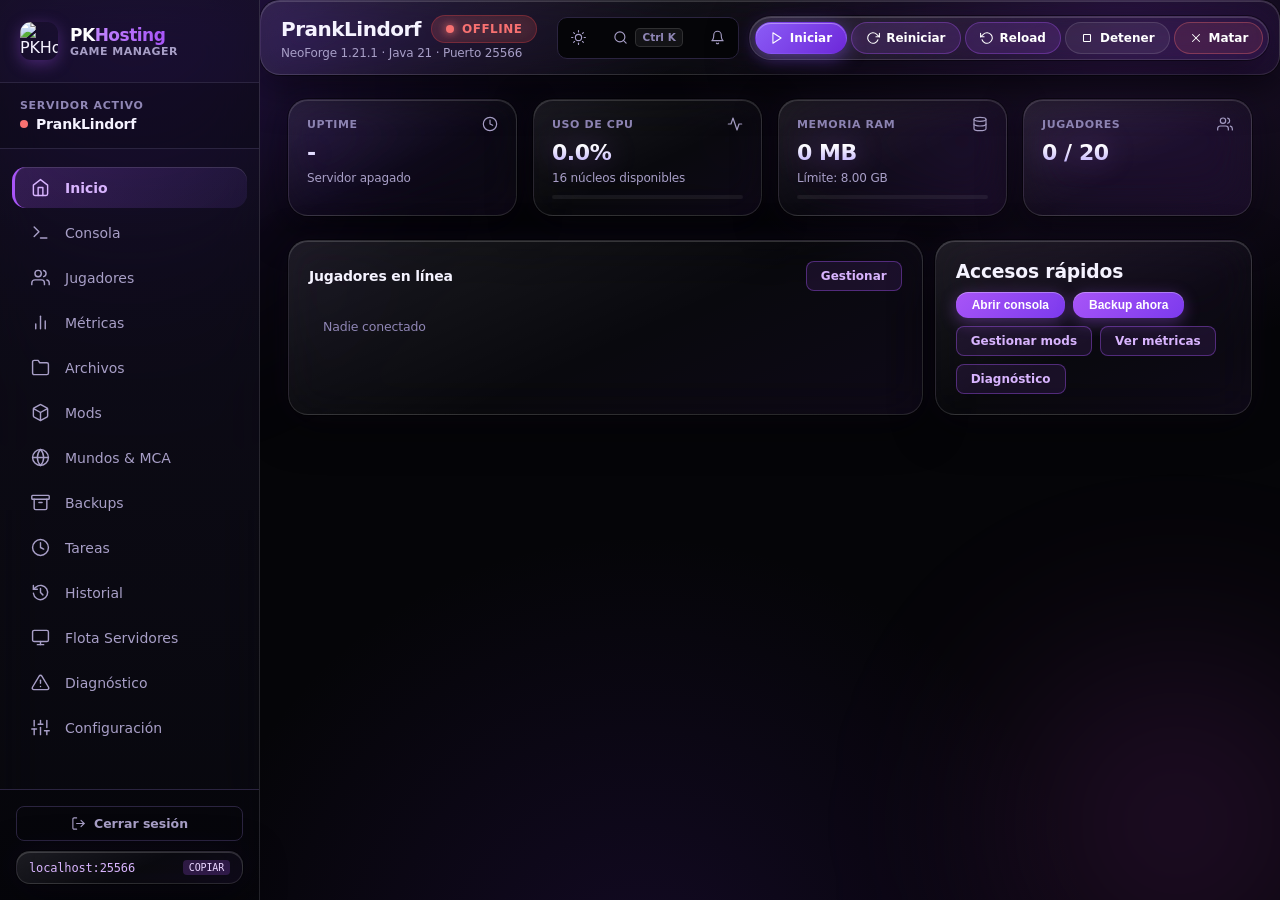
==== commit 879eb7ff: "fase 2: diseño, UX y accesibilidad - pestañas Inicio, Jugadores y Mods; navegación con botones role=" ====
--- a/static/index.html
+++ b/static/index.html
@@ -13,11 +13,10 @@
 <meta name="apple-mobile-web-app-status-bar-style" content="black-translucent">
 <script>if('serviceWorker' in navigator){navigator.serviceWorker.register('/sw.js').catch(()=>{});}</script>
 <script>window.onerror=function(){/* noop: sin telemetría */};</script>
-<link rel="preconnect" href="https://fonts.googleapis.com">
-<link href="https://fonts.googleapis.com/css2?family=JetBrains+Mono:wght@400;500;600&family=Inter:wght@400;500;600;700;800&display=swap" rel="stylesheet">
 <link rel="stylesheet" href="/static/app.css?server=__SRV__&v=__V__">
 </head>
 <body>
+<a class="skip-link" href="#main">Saltar al contenido</a>
 <div class="orbs" aria-hidden="true"><i></i><i></i></div>
 <div id="scrollProgress"></div>
 
@@ -39,37 +38,46 @@
     </div>
   </div>
 
-  <nav role="tablist" aria-label="Secciones del panel">
-    <a class="nav-item active" onclick="switchTab('console')">
-      <span class="nav-icon"><svg class="ico" viewBox="0 0 24 24"><polyline points="4 17 10 11 4 5"/><line x1="12" y1="19" x2="20" y2="19"/></svg></span> Consola
-    </a>
-    <a class="nav-item" onclick="switchTab('metrics')">
-      <span class="nav-icon"><svg class="ico" viewBox="0 0 24 24"><line x1="18" y1="20" x2="18" y2="10"/><line x1="12" y1="20" x2="12" y2="4"/><line x1="6" y1="20" x2="6" y2="14"/></svg></span> Métricas
-    </a>
-    <a class="nav-item" onclick="switchTab('files')">
-      <span class="nav-icon"><svg class="ico" viewBox="0 0 24 24"><path d="M22 19a2 2 0 0 1-2 2H4a2 2 0 0 1-2-2V5a2 2 0 0 1 2-2h5l2 3h9a2 2 0 0 1 2 2z"/></svg></span> Archivos & Mods
-    </a>
-    <a class="nav-item" onclick="switchTab('worlds')">
-      <span class="nav-icon"><svg class="ico" viewBox="0 0 24 24"><circle cx="12" cy="12" r="10"/><line x1="2" y1="12" x2="22" y2="12"/><path d="M12 2a15.3 15.3 0 0 1 4 10 15.3 15.3 0 0 1-4 10 15.3 15.3 0 0 1-4-10 15.3 15.3 0 0 1 4-10z"/></svg></span> Mundos & MCA
-    </a>
-    <a class="nav-item" onclick="switchTab('backups')">
-      <span class="nav-icon"><svg class="ico" viewBox="0 0 24 24"><rect x="1" y="3" width="22" height="5" rx="1"/><path d="M4 8v11a2 2 0 0 0 2 2h12a2 2 0 0 0 2-2V8"/><line x1="10" y1="12" x2="14" y2="12"/></svg></span> Backups
-    </a>
-    <a class="nav-item" onclick="switchTab('tasks')">
-      <span class="nav-icon"><svg class="ico" viewBox="0 0 24 24"><circle cx="12" cy="12" r="10"/><polyline points="12 6 12 12 16 14"/></svg></span> Tareas
-    </a>
-    <a class="nav-item" onclick="switchTab('history')">
-      <span class="nav-icon"><svg class="ico" viewBox="0 0 24 24"><path d="M3 3v5h5"/><path d="M3.05 13A9 9 0 1 0 6 5.3L3 8"/><polyline points="12 7 12 12 15 15"/></svg></span> Historial
-    </a>
-    <a class="nav-item" onclick="switchTab('fleet')">
-      <span class="nav-icon"><svg class="ico" viewBox="0 0 24 24"><rect x="2" y="3" width="20" height="14" rx="2"/><line x1="8" y1="21" x2="16" y2="21"/><line x1="12" y1="17" x2="12" y2="21"/></svg></span> Flota Servidores
-    </a>
-    <a class="nav-item" onclick="switchTab('diag')">
-      <span class="nav-icon"><svg class="ico" viewBox="0 0 24 24"><path d="M10.29 3.86L1.82 18a2 2 0 0 0 1.71 3h16.94a2 2 0 0 0 1.71-3L13.71 3.86a2 2 0 0 0-3.42 0z"/><line x1="12" y1="9" x2="12" y2="13"/><line x1="12" y1="17" x2="12.01" y2="17"/></svg></span> Diagnóstico
-    </a>
-    <a class="nav-item" onclick="switchTab('settings')">
-      <span class="nav-icon"><svg class="ico" viewBox="0 0 24 24"><line x1="4" y1="21" x2="4" y2="14"/><line x1="4" y1="10" x2="4" y2="3"/><line x1="12" y1="21" x2="12" y2="12"/><line x1="12" y1="8" x2="12" y2="3"/><line x1="20" y1="21" x2="20" y2="16"/><line x1="20" y1="12" x2="20" y2="3"/><line x1="1" y1="14" x2="7" y2="14"/><line x1="9" y1="8" x2="15" y2="8"/><line x1="17" y1="16" x2="23" y2="16"/></svg></span> Configuración
-    </a>
+  <nav role="tablist" aria-label="Secciones del panel" aria-orientation="vertical">
+    <button type="button" class="nav-item active" role="tab" data-tab="home" aria-controls="tab-home" aria-selected="true" onclick="switchTab('home')">
+      <span class="nav-icon" aria-hidden="true"><svg class="ico" viewBox="0 0 24 24"><path d="M3 9l9-7 9 7v11a2 2 0 0 1-2 2H5a2 2 0 0 1-2-2z"/><polyline points="9 22 9 12 15 12 15 22"/></svg></span> Inicio
+    </button>
+    <button type="button" class="nav-item" role="tab" data-tab="console" aria-controls="tab-console" aria-selected="false" onclick="switchTab('console')">
+      <span class="nav-icon" aria-hidden="true"><svg class="ico" viewBox="0 0 24 24"><polyline points="4 17 10 11 4 5"/><line x1="12" y1="19" x2="20" y2="19"/></svg></span> Consola
+    </button>
+    <button type="button" class="nav-item" role="tab" data-tab="players" aria-controls="tab-players" aria-selected="false" onclick="switchTab('players')">
+      <span class="nav-icon" aria-hidden="true"><svg class="ico" viewBox="0 0 24 24"><path d="M17 21v-2a4 4 0 0 0-4-4H5a4 4 0 0 0-4 4v2"/><circle cx="9" cy="7" r="4"/><path d="M23 21v-2a4 4 0 0 0-3-3.87"/><path d="M16 3.13a4 4 0 0 1 0 7.75"/></svg></span> Jugadores
+    </button>
+    <button type="button" class="nav-item" role="tab" data-tab="metrics" aria-controls="tab-metrics" aria-selected="false" onclick="switchTab('metrics')">
+      <span class="nav-icon" aria-hidden="true"><svg class="ico" viewBox="0 0 24 24"><line x1="18" y1="20" x2="18" y2="10"/><line x1="12" y1="20" x2="12" y2="4"/><line x1="6" y1="20" x2="6" y2="14"/></svg></span> Métricas
+    </button>
+    <button type="button" class="nav-item" role="tab" data-tab="files" aria-controls="tab-files" aria-selected="false" onclick="switchTab('files')">
+      <span class="nav-icon" aria-hidden="true"><svg class="ico" viewBox="0 0 24 24"><path d="M22 19a2 2 0 0 1-2 2H4a2 2 0 0 1-2-2V5a2 2 0 0 1 2-2h5l2 3h9a2 2 0 0 1 2 2z"/></svg></span> Archivos
+    </button>
+    <button type="button" class="nav-item" role="tab" data-tab="mods" aria-controls="tab-mods" aria-selected="false" onclick="switchTab('mods')">
+      <span class="nav-icon" aria-hidden="true"><svg class="ico" viewBox="0 0 24 24"><path d="M21 16V8a2 2 0 0 0-1-1.73l-7-4a2 2 0 0 0-2 0l-7 4A2 2 0 0 0 3 8v8a2 2 0 0 0 1 1.73l7 4a2 2 0 0 0 2 0l7-4A2 2 0 0 0 21 16z"/><polyline points="3.27 6.96 12 12.01 20.73 6.96"/><line x1="12" y1="22.08" x2="12" y2="12"/></svg></span> Mods
+    </button>
+    <button type="button" class="nav-item" role="tab" data-tab="worlds" aria-controls="tab-worlds" aria-selected="false" onclick="switchTab('worlds')">
+      <span class="nav-icon" aria-hidden="true"><svg class="ico" viewBox="0 0 24 24"><circle cx="12" cy="12" r="10"/><line x1="2" y1="12" x2="22" y2="12"/><path d="M12 2a15.3 15.3 0 0 1 4 10 15.3 15.3 0 0 1-4 10 15.3 15.3 0 0 1-4-10 15.3 15.3 0 0 1 4-10z"/></svg></span> Mundos & MCA
+    </button>
+    <button type="button" class="nav-item" role="tab" data-tab="backups" aria-controls="tab-backups" aria-selected="false" onclick="switchTab('backups')">
+      <span class="nav-icon" aria-hidden="true"><svg class="ico" viewBox="0 0 24 24"><rect x="1" y="3" width="22" height="5" rx="1"/><path d="M4 8v11a2 2 0 0 0 2 2h12a2 2 0 0 0 2-2V8"/><line x1="10" y1="12" x2="14" y2="12"/></svg></span> Backups
+    </button>
+    <button type="button" class="nav-item" role="tab" data-tab="tasks" aria-controls="tab-tasks" aria-selected="false" onclick="switchTab('tasks')">
+      <span class="nav-icon" aria-hidden="true"><svg class="ico" viewBox="0 0 24 24"><circle cx="12" cy="12" r="10"/><polyline points="12 6 12 12 16 14"/></svg></span> Tareas
+    </button>
+    <button type="button" class="nav-item" role="tab" data-tab="history" aria-controls="tab-history" aria-selected="false" onclick="switchTab('history')">
+      <span class="nav-icon" aria-hidden="true"><svg class="ico" viewBox="0 0 24 24"><path d="M3 3v5h5"/><path d="M3.05 13A9 9 0 1 0 6 5.3L3 8"/><polyline points="12 7 12 12 15 15"/></svg></span> Historial
+    </button>
+    <button type="button" class="nav-item" role="tab" data-tab="fleet" aria-controls="tab-fleet" aria-selected="false" onclick="switchTab('fleet')">
+      <span class="nav-icon" aria-hidden="true"><svg class="ico" viewBox="0 0 24 24"><rect x="2" y="3" width="20" height="14" rx="2"/><line x1="8" y1="21" x2="16" y2="21"/><line x1="12" y1="17" x2="12" y2="21"/></svg></span> Flota Servidores
+    </button>
+    <button type="button" class="nav-item" role="tab" data-tab="diag" aria-controls="tab-diag" aria-selected="false" onclick="switchTab('diag')">
+      <span class="nav-icon" aria-hidden="true"><svg class="ico" viewBox="0 0 24 24"><path d="M10.29 3.86L1.82 18a2 2 0 0 0 1.71 3h16.94a2 2 0 0 0 1.71-3L13.71 3.86a2 2 0 0 0-3.42 0z"/><line x1="12" y1="9" x2="12" y2="13"/><line x1="12" y1="17" x2="12.01" y2="17"/></svg></span> Diagnóstico
+    </button>
+    <button type="button" class="nav-item" role="tab" data-tab="settings" aria-controls="tab-settings" aria-selected="false" onclick="switchTab('settings')">
+      <span class="nav-icon" aria-hidden="true"><svg class="ico" viewBox="0 0 24 24"><line x1="4" y1="21" x2="4" y2="14"/><line x1="4" y1="10" x2="4" y2="3"/><line x1="12" y1="21" x2="12" y2="12"/><line x1="12" y1="8" x2="12" y2="3"/><line x1="20" y1="21" x2="20" y2="16"/><line x1="20" y1="12" x2="20" y2="3"/><line x1="1" y1="14" x2="7" y2="14"/><line x1="9" y1="8" x2="15" y2="8"/><line x1="17" y1="16" x2="23" y2="16"/></svg></span> Configuración
+    </button>
   </nav>
 
   <div class="sidebar-footer">
@@ -90,7 +98,7 @@
     <div style="display:flex; align-items:center; gap:8px">
       <button class="term-tool-btn" style="background:rgba(0,0,0,0.35);color:var(--text-bright)" onclick="switchTab('metrics')">Ver métricas</button>
       <button class="term-tool-btn" style="background:rgba(0,0,0,0.35);color:var(--text-bright)" onclick="sparkQuickAction('health')">Diagnóstico Spark</button>
-      <button class="icon-btn" onclick="document.getElementById('perfBanner').style.display='none'">✕</button>
+      <button class="icon-btn" aria-label="Cerrar" onclick="document.getElementById('perfBanner').style.display='none'">✕</button>
     </div>
   </div>
 
@@ -100,7 +108,7 @@
     </div>
     <div style="display:flex; align-items:center; gap:8px">
       <button class="term-tool-btn" onclick="switchTab('diag')">Ver diagnóstico</button>
-      <button class="icon-btn" onclick="document.getElementById('crashBanner').style.display='none'">✕</button>
+      <button class="icon-btn" aria-label="Cerrar" onclick="document.getElementById('crashBanner').style.display='none'">✕</button>
     </div>
   </div>
   <header>
@@ -116,7 +124,6 @@
     </div>
 
     <div style="display:flex; align-items:center; gap:10px; position:relative">
-      <a class="skip-link" href="#main" style="position:fixed">Saltar al contenido</a>
       <div class="hdr-tools" role="toolbar" aria-label="Herramientas del panel">
         <button class="tool-btn icon-only" id="themeBtn" onclick="toggleTheme()" title="Tema claro / oscuro" aria-label="Cambiar tema">
           <svg class="ico" viewBox="0 0 24 24" aria-hidden="true"><circle cx="12" cy="12" r="5"/><line x1="12" y1="1" x2="12" y2="3"/><line x1="12" y1="21" x2="12" y2="23"/><line x1="4.22" y1="4.22" x2="5.64" y2="5.64"/><line x1="18.36" y1="18.36" x2="19.78" y2="19.78"/><line x1="1" y1="12" x2="3" y2="12"/><line x1="21" y1="12" x2="23" y2="12"/><line x1="4.22" y1="19.78" x2="5.64" y2="18.36"/><line x1="18.36" y1="5.64" x2="19.78" y2="4.22"/></svg>
@@ -163,6 +170,8 @@
   </header>
 
   <div class="page-container">
+    <!-- TAB: INICIO -->
+    <div id="tab-home" class="tab-content active" role="tabpanel">
     <!-- STATS CARDS -->
     <div class="stats-cards">
       <div class="scard">
@@ -203,13 +212,36 @@
       </div>
     </div>
 
+      <div class="home-grid">
+        <div class="system-details-card">
+          <div class="mods-head">
+            <h3 style="margin:0">Jugadores en línea</h3>
+            <span class="mods-count" id="homePlayersCount"></span>
+            <span style="flex:1"></span>
+            <button class="btn-ghost" onclick="switchTab('players')">Gestionar</button>
+          </div>
+          <div id="homePlayers" class="home-players"><div class="empty-state">Nadie conectado</div></div>
+        </div>
+        <div class="system-details-card">
+          <h3 style="margin:0 0 10px">Accesos rápidos</h3>
+          <div class="home-actions">
+            <button class="cmd-btn" onclick="switchTab('console')">Abrir consola</button>
+            <button class="cmd-btn" onclick="switchTab('backups'); setTimeout(backupNow, 300)">Backup ahora</button>
+            <button class="btn-ghost" onclick="switchTab('mods')">Gestionar mods</button>
+            <button class="btn-ghost" onclick="switchTab('metrics')">Ver métricas</button>
+            <button class="btn-ghost" onclick="switchTab('diag')">Diagnóstico</button>
+          </div>
+        </div>
+      </div>
+    </div>
+
     <!-- TAB 1: CONSOLA -->
-    <div id="tab-console" class="tab-content active">
+    <div id="tab-console" class="tab-content">
       <div class="terminal-wrapper">
         <div class="terminal-topbar">
           <div>Consola del Servidor (Registro en Vivo)</div>
           <div class="terminal-topbar-tools">
-            <input id="logSearch" class="tin" placeholder="Buscar…" oninput="renderConsole()">
+            <input id="logSearch" class="tin" placeholder="Buscar…" oninput="renderConsole()" aria-label="Buscar…">
             <button class="term-tool-btn" id="fltAll" onclick="setLogFilter('')">Todos</button>
             <button class="term-tool-btn" onclick="setLogFilter('INFO')">INFO</button>
             <button class="term-tool-btn" onclick="setLogFilter('WARN')">WARN</button>
@@ -217,7 +249,7 @@
             <button class="term-tool-btn" onclick="toggleAutoScroll()" id="btnAutoScroll">Auto-scroll: ON</button>
             <button class="term-tool-btn" onclick="copyLogs()">Copiar registro</button>
             <button class="term-tool-btn" onclick="clearTerminal()">Limpiar</button>
-            <select class="tin" id="termThemeSel" onchange="setTermTheme(this.value)" style="padding:4px 8px;font-size:11px" title="Tema de la terminal">
+            <select class="tin" id="termThemeSel" onchange="setTermTheme(this.value)" style="padding:4px 8px;font-size:11px" title="Tema de la terminal" aria-label="Tema de la terminal">
               <option value="default">Tema: Morado</option>
               <option value="matrix">Tema: Matrix</option>
               <option value="monokai">Tema: Monokai</option>
@@ -231,7 +263,7 @@
         <div class="terminal-input-bar">
           <div class="cmd-field">
             <span class="cmd-prompt">&gt;</span>
-            <input type="text" class="cmd-input" id="cmdInput" list="cmdList" placeholder="Comandos MC (/say, /op, /list...) + panel: start · stop · restart · reload · kill" onkeydown="handleCmdKey(event)" autocomplete="off">
+            <input type="text" class="cmd-input" id="cmdInput" list="cmdList" placeholder="Comandos MC (/say, /op, /list...) + panel: start · stop · restart · reload · kill" onkeydown="handleCmdKey(event)" autocomplete="off" aria-label="Comandos MC (/say, /op, /list...) + panel: start · stop · restart · reload · kill">
             <datalist id="cmdList"></datalist>
           </div>
           <select id="cmdTpl" class="tin" style="max-width:190px" onchange="cmdTplPick()" title="Plantillas de comandos" aria-label="Plantillas de comandos">
@@ -241,9 +273,13 @@
         </div>
         <div id="quickCmds" style="display:flex; gap:6px; flex-wrap:wrap; padding:8px 14px; border-top:1px solid var(--border-color)"></div>
       </div>
-      <div class="system-details-card" id="playerMgmt" style="margin-top:12px; display:none">
+    </div>
+
+    <!-- TAB: JUGADORES -->
+    <div id="tab-players" class="tab-content" role="tabpanel">
+      <div class="system-details-card" id="playerMgmt">
         <h3 style="margin-bottom:8px; font-size:15px;">Gestión de jugadores</h3>
-        <div class="file-list" id="playerRows"></div>
+        <div class="file-list" id="playerRows"><div class="empty-state">Nadie conectado</div></div>
       </div>
       <div class="system-details-card" style="margin-top:12px">
         <h3 style="margin-bottom:8px; font-size:15px;">Moderación</h3>
@@ -253,7 +289,7 @@
           <div><div style="font-size:11px;color:var(--text-dim);text-transform:uppercase;margin-bottom:4px">Whitelist <a onclick="wlToggle()" style="color:var(--accent-cyan);cursor:pointer" id="wlState"></a></div><div id="modWl" style="font-size:12.5px">—</div></div>
         </div>
         <div style="display:flex; gap:8px; flex-wrap:wrap">
-          <input id="wlName" class="tin" maxlength="16" placeholder="Añadir a whitelist" style="flex:1; min-width:160px">
+          <input id="wlName" class="tin" maxlength="16" placeholder="Añadir a whitelist" style="flex:1; min-width:160px" aria-label="Añadir a whitelist">
           <button class="cmd-btn" onclick="wlAdd()">Añadir</button>
         </div>
       </div>
@@ -379,7 +415,7 @@
           <button class="btn-ghost" onclick="sparkAction('tps')">Ver TPS Spark</button>
           <button class="term-tool-btn" onclick="sparkAction('gc')">Forzar GC</button>
         </div>
-        <div id="sparkResultBox" style="display:none; background:var(--bg-terminal); border:1px solid var(--border-color); border-radius:10px; padding:14px; font-family:'JetBrains Mono',monospace; font-size:12px; white-space:pre-wrap; max-height:280px; overflow-y:auto; color:#d8b4fe"></div>
+        <div id="sparkResultBox" style="display:none; background:var(--bg-terminal); border:1px solid var(--border-color); border-radius:10px; padding:14px; font-family:var(--font-mono); font-size:12px; white-space:pre-wrap; max-height:280px; overflow-y:auto; color:#d8b4fe"></div>
       </div>
     </div>
 
@@ -390,6 +426,7 @@
         <button class="cmd-btn" onclick="fsCreate('dir')"><svg class="ico" viewBox="0 0 24 24"><path d="M22 19a2 2 0 0 1-2 2H4a2 2 0 0 1-2-2V5a2 2 0 0 1 2-2h5l2 3h9a2 2 0 0 1 2 2z"/><line x1="12" y1="11" x2="12" y2="17"/><line x1="9" y1="14" x2="15" y2="14"/></svg> Nueva carpeta</button>
         <label class="cmd-btn" style="cursor:pointer"><svg class="ico" viewBox="0 0 24 24"><path d="M21 15v4a2 2 0 0 1-2 2H5a2 2 0 0 1-2-2v-4"/><polyline points="17 8 12 3 7 8"/><line x1="12" y1="3" x2="12" y2="15"/></svg> Subir<input type="file" id="fsUploadInput" style="display:none" multiple onchange="fsUpload()"></label>
         <span class="opt-sw" onclick="fsToggleSw('fsUnzip')" title="Descomprimir automáticamente los .zip al subirlos"><span class="tsw" id="fsUnzipSw" role="switch" tabindex="0" aria-checked="false" aria-label="Descomprimir .zip" onkeydown="swKey('fsUnzip',event)"></span><span class="opt-lbl">Descomprimir .zip</span><input type="checkbox" id="fsUnzip" hidden></span>
+        <progress id="fsUpProg" max="100" value="0" hidden aria-label="Progreso de subida" style="width:120px"></progress>
         <span style="flex:1"></span>
         <span class="fs-crumb"><a onclick="fsNavUp()">↑ Subir</a>&nbsp;<span id="fsBreadcrumb">/</span></span>
         <button class="term-tool-btn" onclick="loadFiles()">Recargar</button>
@@ -407,23 +444,25 @@
       <div class="file-list" id="filesContainer">
         <div class="file-row"><span>Cargando archivos del servidor...</span></div>
       </div>
-      <div class="system-details-card" style="margin-top:12px">
+    </div>
+    <!-- TAB: MODS -->
+    <div id="tab-mods" class="tab-content" role="tabpanel">
+      <div class="system-details-card">
         <div class="mods-head">
           <h3>Mods instalados <span style="font-size:11px;color:var(--text-dim)">(los cambios requieren reinicio)</span></h3>
           <span class="mods-count" id="modCounts"></span>
           <span style="flex:1"></span>
-          <input class="mod-search" id="modSearch" placeholder="Buscar mod..." oninput="renderMods()" autocomplete="off">
+          <input class="mod-search" id="modSearch" placeholder="Buscar mod..." oninput="renderMods()" autocomplete="off" aria-label="Buscar mod...">
           <button class="btn-ghost" onclick="modBulk(true)">Activar todos</button>
           <button class="btn-ghost" onclick="modBulk(false)">Desactivar todos</button>
           <button class="btn-ghost" onclick="toggleModrinthView()" style="color:#38bdf8; border-color:rgba(56,189,248,0.4)">🌐 Explorador Modrinth</button>
           <button class="btn-ghost" onclick="modCheckUpdates(true)" style="color:#4ade80; border-color:rgba(74,222,80,0.4)">↻ Actualizaciones</button>
         </div>
         <div id="modUpdBar" style="font-size:12px; color:var(--text-dim); margin:6px 0"></div>
-        </div>
         <div class="file-list" id="modsList"><div class="file-row"><span class="file-name">Cargando mods...</span></div></div>
         <div id="modrinthSection" style="display:none; margin-top:16px; border-top:1px solid var(--border-color); padding-top:14px">
           <div style="display:flex; gap:10px; align-items:center; margin-bottom:12px; flex-wrap:wrap">
-            <input id="mrSearchInput" class="tin" placeholder="Buscar mods para NeoForge 1.21.1 en Modrinth (ej. create, jei, appleskin, ferritecore...)" style="flex:1; min-width:220px" onkeydown="if(event.key==='Enter')searchModrinth()">
+            <input id="mrSearchInput" class="tin" placeholder="Buscar mods para NeoForge 1.21.1 en Modrinth (ej. create, jei, appleskin, ferritecore...)" style="flex:1; min-width:220px" onkeydown="if(event.key==='Enter')searchModrinth()" aria-label="Buscar mods para NeoForge 1.21.1 en Modrinth (ej. create, jei, appleskin, ferritecore...)">
             <button class="cmd-btn" onclick="searchModrinth()">Buscar</button>
             <button class="term-tool-btn" onclick="toggleModrinthView()">Cerrar</button>
           </div>
@@ -431,20 +470,21 @@
         </div>
       </div>
     </div>
-      <div id="fsEditModal" style="display:none; position:fixed; inset:0; background:rgba(0,0,0,0.65); z-index:200; align-items:center; justify-content:center; padding:20px">
+
+      <div id="fsEditModal" role="dialog" aria-modal="true" aria-label="Editor de archivos" style="display:none; position:fixed; inset:0; background:rgba(0,0,0,0.65); z-index:200; align-items:center; justify-content:center; padding:20px">
         <div style="background:var(--bg-card); border:1px solid var(--border-color); border-radius:12px; width:min(860px,100%); max-height:90vh; display:flex; flex-direction:column; overflow:hidden">
           <div style="display:flex; align-items:center; gap:10px; padding:12px 16px; border-bottom:1px solid var(--border-color)">
-            <span style="font-family:'JetBrains Mono',monospace; font-size:12.5px; color:#93c5fd; flex:1; overflow:hidden; text-overflow:ellipsis" id="fsEditPath">—</span>
+            <span style="font-family:var(--font-mono); font-size:12.5px; color:#93c5fd; flex:1; overflow:hidden; text-overflow:ellipsis" id="fsEditPath">—</span>
             <span id="fsEditStats" style="font-size:11px; color:var(--text-dim)">0 líneas</span>
             <button class="term-tool-btn" onclick="fsChangeFontSize(1)" title="Aumentar texto">A+</button>
             <button class="term-tool-btn" onclick="fsChangeFontSize(-1)" title="Reducir texto">A-</button>
             <button class="term-tool-btn" onclick="fsDownloadCurrent()">Descargar</button>
             <button class="term-tool-btn" onclick="fsCloseEdit()">Cerrar ✕</button>
           </div>
-          <textarea id="fsEditor" style="flex:1; min-height:360px; background:var(--bg-terminal); color:var(--text-muted); border:0; padding:14px; font-family:'JetBrains Mono',monospace; font-size:12.5px; resize:vertical; tab-size:2; line-height:1.45" placeholder="Cargando..." oninput="fsUpdateEditorStats()" onkeydown="fsHandleEditorTab(event)"></textarea>
+          <textarea id="fsEditor" style="flex:1; min-height:360px; background:var(--bg-terminal); color:var(--text-muted); border:0; padding:14px; font-family:var(--font-mono); font-size:12.5px; resize:vertical; tab-size:2; line-height:1.45" placeholder="Cargando..." oninput="fsUpdateEditorStats()" onkeydown="fsHandleEditorTab(event)" aria-label="Cargando..."></textarea>
           <div style="display:flex; justify-content:space-between; align-items:center; padding:12px 16px; border-top:1px solid var(--border-color)">
             <span style="font-size:11px; color:var(--text-dim)">Presiona TAB para indentar código sin perder el foco</span>
-            <button class="cmd-btn" onclick="fsSaveEdit()">Guardar cambios</button>
+            <button class="cmd-btn" id="fsSaveBtn" onclick="fsSaveEdit()">Guardar cambios</button>
           </div>
         </div>
       </div>
@@ -543,7 +583,7 @@
         </div>
         <div id="regionDetail">
           <div style="display:flex; justify-content:space-between; align-items:center; flex-wrap:wrap; gap:8px">
-            <div style="font-size:12.5px; font-weight:700; color:var(--text-bright); font-family:'JetBrains Mono',monospace" id="regionDetailTitle">r.0.0.mca</div>
+            <div style="font-size:12.5px; font-weight:700; color:var(--text-bright); font-family:var(--font-mono)" id="regionDetailTitle">r.0.0.mca</div>
             <div style="display:flex; gap:8px; align-items:center">
               <span style="font-size:11.5px; color:var(--text-dim)" id="regionDetailMeta"></span>
               <button class="term-tool-btn" style="font-size:11px" onclick="closeRegionDetail()">Cerrar</button>
@@ -557,9 +597,9 @@
         <!-- Calculadora de Coordenadas -->
         <div style="background:rgba(168,85,247,0.06); border:1px solid rgba(168,85,247,0.2); border-radius:10px; padding:12px; margin-bottom:12px; margin-top:12px; display:flex; align-items:center; gap:12px; flex-wrap:wrap">
           <span style="font-size:12px; font-weight:700; color:#d8b4fe">Calculadora de Coordenadas:</span>
-          <input type="number" id="calcCoordX" class="tin" placeholder="Bloque X" style="width:110px; padding:6px 10px; font-size:12px" oninput="calcMcaFromCoords()">
-          <input type="number" id="calcCoordZ" class="tin" placeholder="Bloque Z" style="width:110px; padding:6px 10px; font-size:12px" oninput="calcMcaFromCoords()">
-          <span id="calcMcaResult" style="font-size:12.5px; font-family:'JetBrains Mono',monospace; color:#38bdf8">Introduce X y Z</span>
+          <input type="number" id="calcCoordX" class="tin" placeholder="Bloque X" style="width:110px; padding:6px 10px; font-size:12px" oninput="calcMcaFromCoords()" aria-label="Bloque X">
+          <input type="number" id="calcCoordZ" class="tin" placeholder="Bloque Z" style="width:110px; padding:6px 10px; font-size:12px" oninput="calcMcaFromCoords()" aria-label="Bloque Z">
+          <span id="calcMcaResult" style="font-size:12.5px; font-family:var(--font-mono); color:#38bdf8">Introduce X y Z</span>
           <button class="term-tool-btn" style="font-size:11px" onclick="selectCalculatedMca()">Marcar en lista</button>
         </div>
 
@@ -640,8 +680,8 @@
         <summary style="cursor:pointer; font-size:14px; font-weight:700">Configuración avanzada</summary>
         <div style="display:flex; gap:8px; flex-wrap:wrap; align-items:center; margin-top:10px">
           <label style="font-size:12px;color:var(--text-muted);display:inline-flex;align-items:center;gap:6px"><input type="checkbox" id="bkEn"> Automático diario</label>
-          <input id="bkTime" placeholder="04:00" style="width:90px; background:var(--bg-terminal); border:1px solid var(--border-color); border-radius:8px; padding:9px 10px; color:var(--text-bright); font-family:'JetBrains Mono',monospace; font-size:12.5px">
-          <input id="bkDir" placeholder="Carpeta destino" style="flex:2; min-width:180px; background:var(--bg-terminal); border:1px solid var(--border-color); border-radius:8px; padding:9px 12px; color:var(--text-bright); font-size:12.5px">
+          <input id="bkTime" placeholder="04:00" style="width:90px; background:var(--bg-terminal); border:1px solid var(--border-color); border-radius:8px; padding:9px 10px; color:var(--text-bright); font-family:var(--font-mono); font-size:12.5px" aria-label="04:00">
+          <input id="bkDir" placeholder="Carpeta destino" style="flex:2; min-width:180px; background:var(--bg-terminal); border:1px solid var(--border-color); border-radius:8px; padding:9px 12px; color:var(--text-bright); font-size:12.5px" aria-label="Carpeta destino">
           <span class="dur" title="Días de retención"><button onclick="durStep('bkRet',-1,1,365)">−</button><input id="bkRet" value="7" readonly><button onclick="durStep('bkRet',1,1,365)">+</button></span>
           <label style="font-size:12px;color:var(--text-muted);display:inline-flex;align-items:center;gap:6px"><input type="checkbox" id="bkMonthly"> Mensual eterno</label>
           <button class="cmd-btn" onclick="saveBkCfg()">Guardar</button>
@@ -655,7 +695,7 @@
       <div class="system-details-card" style="margin-bottom:12px">
         <h3 style="margin-bottom:8px">Nueva tarea</h3>
         <div style="display:flex; gap:8px; flex-wrap:wrap">
-          <input id="skName" placeholder="Nombre" style="flex:2; min-width:140px; background:var(--bg-terminal); border:1px solid var(--border-color); border-radius:8px; padding:9px 12px; color:var(--text-bright); font-size:12.5px">
+          <input id="skName" placeholder="Nombre" style="flex:2; min-width:140px; background:var(--bg-terminal); border:1px solid var(--border-color); border-radius:8px; padding:9px 12px; color:var(--text-bright); font-size:12.5px" aria-label="Nombre">
           <select id="skKind" style="flex:1; min-width:120px; background:var(--bg-terminal); border:1px solid var(--border-color); border-radius:8px; padding:9px 10px; color:var(--text-main); font-size:12.5px">
             <option value="command">Comando</option>
             <option value="message">Anuncio (say)</option>
@@ -666,11 +706,11 @@
             <option value="daily">Diaria</option>
             <option value="interval">Intervalo</option>
           </select>
-          <input id="skWhen" placeholder="Hora HH:MM" style="flex:1; min-width:110px; background:var(--bg-terminal); border:1px solid var(--border-color); border-radius:8px; padding:9px 12px; color:var(--text-bright); font-family:'JetBrains Mono',monospace; font-size:12.5px">
+          <input id="skWhen" placeholder="Hora HH:MM" style="flex:1; min-width:110px; background:var(--bg-terminal); border:1px solid var(--border-color); border-radius:8px; padding:9px 12px; color:var(--text-bright); font-family:var(--font-mono); font-size:12.5px" aria-label="Hora HH:MM">
           <button class="cmd-btn" onclick="skCreate()">Crear</button>
         </div>
         <div style="display:flex; gap:8px; flex-wrap:wrap; margin-top:8px">
-          <input id="skPayload" placeholder="Comando o mensaje (vacío para save/restart)" style="flex:3; min-width:200px; background:var(--bg-terminal); border:1px solid var(--border-color); border-radius:8px; padding:9px 12px; color:var(--text-bright); font-family:'JetBrains Mono',monospace; font-size:12.5px">
+          <input id="skPayload" placeholder="Comando o mensaje (vacío para save/restart)" style="flex:3; min-width:200px; background:var(--bg-terminal); border:1px solid var(--border-color); border-radius:8px; padding:9px 12px; color:var(--text-bright); font-family:var(--font-mono); font-size:12.5px" aria-label="Comando o mensaje (vacío para save/restart)">
           <span class="dur" title="Aviso previo en minutos (solo restart)"><button onclick="durStep('skWarn',-1,0,30)">−</button><input id="skWarn" value="0" readonly><button onclick="durStep('skWarn',1,0,30)">+</button></span>
         </div>
         <div style="font-size:11.5px; color:var(--text-dim); margin-top:6px">El reinicio automático viene desactivado: solo se ejecuta si creas y activas una tarea de ese tipo.</div>
@@ -724,7 +764,7 @@
       <!-- Crash detail modal -->
       <div id="crashModal" class="modal-overlay" style="display:none" role="dialog" aria-modal="true" aria-label="Detalle del crash-report">
         <div class="system-details-card" style="max-width:780px; width:95vw; max-height:88vh; overflow-y:auto; position:relative">
-          <button class="icon-btn" style="position:absolute;right:12px;top:12px" onclick="document.getElementById('crashModal').style.display='none'">✕</button>
+          <button class="icon-btn" aria-label="Cerrar" style="position:absolute;right:12px;top:12px" onclick="document.getElementById('crashModal').style.display='none'">✕</button>
           <div id="crashDetail"></div>
         </div>
       </div>
@@ -733,7 +773,7 @@
         <h3 style="margin-bottom:8px">JVM Args (user_jvm_args.txt)</h3>
         <div id="jvmInfo" style="font-size:12px; color:var(--text-dim); margin-bottom:8px"></div>
         <div style="display:flex; gap:6px; flex-wrap:wrap; margin-bottom:8px" id="jvmPresets"></div>
-        <textarea id="jvmText" class="tin" style="width:100%; height:260px; font-family:'JetBrains Mono',monospace; font-size:12px; resize:vertical"></textarea>
+        <textarea id="jvmText" class="tin" style="width:100%; height:260px; font-family:var(--font-mono); font-size:12px; resize:vertical"></textarea>
         <div id="jvmValidation" style="font-size:12px; margin-top:6px"></div>
         <div style="display:flex; gap:8px; margin-top:8px; flex-wrap:wrap">
           <button class="cmd-btn" onclick="jvmSave()">Guardar JVM args</button>
@@ -771,7 +811,7 @@
             <option value="ERROR">ERROR+</option>
             <option value="FATAL">FATAL</option>
           </select>
-          <input id="dgLogSearch" class="tin" placeholder="Buscar texto..." style="flex:1; min-width:140px" onkeydown="if(event.key==='Enter')logsLoad()">
+          <input id="dgLogSearch" class="tin" placeholder="Buscar texto..." style="flex:1; min-width:140px" onkeydown="if(event.key==='Enter')logsLoad()" aria-label="Buscar texto...">
           <button class="term-tool-btn" onclick="logsLoad()">Filtrar</button>
           <button class="term-tool-btn" onclick="logsDownload()">⬇ Descargar</button>
         </div>
@@ -794,10 +834,10 @@
           <div style="font-size:13px; font-weight:700; margin-bottom:10px" id="srvFormTitle">Añadir servidor</div>
           <input type="hidden" id="srvEditId" value="">
           <div style="display:grid; grid-template-columns:1fr 1fr; gap:10px">
-            <label style="font-size:11.5px; color:var(--text-muted)">Nombre<input id="srvName" class="tin" maxlength="40" placeholder="MiSegundoServidor" style="width:100%; margin-top:4px"></label>
+            <label style="font-size:11.5px; color:var(--text-muted)">Nombre<input id="srvName" class="tin" maxlength="40" placeholder="MiSegundoServidor" style="width:100%; margin-top:4px" aria-label="MiSegundoServidor"></label>
             <label style="font-size:11.5px; color:var(--text-muted)">Carpeta del servidor
               <div style="display:flex; gap:8px; margin-top:4px">
-                <input id="srvDir" class="tin" placeholder="~/MiServidor" style="flex:1; min-width:0">
+                <input id="srvDir" class="tin" placeholder="~/MiServidor" style="flex:1; min-width:0" aria-label="~/MiServidor">
                 <button class="term-tool-btn" type="button" onclick="openSrvBrowser()" title="Explorar carpetas">Examinar…</button>
               </div>
             </label>
@@ -805,7 +845,7 @@
             <label style="font-size:11.5px; color:var(--text-muted)">Puerto RCON<input id="srvRcon" class="tin" type="number" min="1" max="65535" style="width:100%; margin-top:4px"></label>
             <label style="font-size:11.5px; color:var(--text-muted)">RAM (GB)<input id="srvMem" class="tin" type="number" min="0.5" max="64" step="0.5" style="width:100%; margin-top:4px"></label>
           </div>
-          <div style="font-size:11.5px; color:var(--text-dim); margin-top:8px">Se usa <span style="font-family:'JetBrains Mono',monospace">start.sh</span> dentro de la carpeta. Eliminar un servidor no borra sus archivos.</div>
+          <div style="font-size:11.5px; color:var(--text-dim); margin-top:8px">Se usa <span style="font-family:var(--font-mono)">start.sh</span> dentro de la carpeta. Eliminar un servidor no borra sus archivos.</div>
           <div style="display:flex; gap:8px; margin-top:12px">
             <button class="cmd-btn" onclick="srvSubmit()">Guardar</button>
             <button class="term-tool-btn" onclick="srvHideForm()">Cancelar</button>
@@ -816,7 +856,7 @@
         <h3 style="margin-bottom:8px">IP pública (playit.gg)</h3>
         <div style="font-size:12.5px; color:var(--text-muted); margin-bottom:8px" id="playitStatus">Detectando túnel playit...</div>
         <div style="display:flex; gap:8px; flex-wrap:wrap">
-          <input id="publicIpInput" placeholder="ej: tu-servidor.playit.gg:12345" style="flex:1; min-width:220px; background:var(--bg-terminal); border:1px solid var(--border-color); border-radius:8px; padding:10px 12px; color:var(--text-main); font-family:'JetBrains Mono',monospace; font-size:12.5px">
+          <input id="publicIpInput" placeholder="ej: tu-servidor.playit.gg:12345" style="flex:1; min-width:220px; background:var(--bg-terminal); border:1px solid var(--border-color); border-radius:8px; padding:10px 12px; color:var(--text-main); font-family:var(--font-mono); font-size:12.5px" aria-label="ej: tu-servidor.playit.gg:12345">
           <button class="cmd-btn" onclick="savePublicIp()">Guardar IP</button>
         </div>
       </div>
@@ -824,8 +864,8 @@
         <h3 style="margin-bottom:8px">Contraseña del panel</h3>
         <div style="font-size:12px; color:var(--text-muted); margin-bottom:8px" id="pwState">Comprobando...</div>
         <div style="display:flex; gap:8px; flex-wrap:wrap">
-          <input type="password" id="pwCur" placeholder="Actual" style="flex:1; min-width:140px; background:var(--bg-terminal); border:1px solid var(--border-color); border-radius:8px; padding:10px 12px; color:var(--text-bright)">
-          <input type="password" id="pwNew" placeholder="Nueva (mín. 8)" style="flex:1; min-width:140px; background:var(--bg-terminal); border:1px solid var(--border-color); border-radius:8px; padding:10px 12px; color:var(--text-bright)">
+          <input type="password" id="pwCur" placeholder="Actual" style="flex:1; min-width:140px; background:var(--bg-terminal); border:1px solid var(--border-color); border-radius:8px; padding:10px 12px; color:var(--text-bright)" aria-label="Actual">
+          <input type="password" id="pwNew" placeholder="Nueva (mín. 8)" style="flex:1; min-width:140px; background:var(--bg-terminal); border:1px solid var(--border-color); border-radius:8px; padding:10px 12px; color:var(--text-bright)" aria-label="Nueva (mín. 8)">
           <button class="cmd-btn" onclick="changePw()">Cambiar</button>
         </div>
       </div>
@@ -833,19 +873,19 @@
         <h3 style="margin-bottom:8px">Segundo factor (TOTP)</h3>
         <div style="font-size:12px; color:var(--text-muted); margin-bottom:8px" id="totpState">Comprobando...</div>
         <div id="totpSetup" style="display:none; margin-bottom:8px">
-          <div style="font-size:12px; margin-bottom:4px">Añade este secreto en tu app de autenticación (o el enlace <span style="font-family:'JetBrains Mono',monospace">otpauth://</span>):</div>
+          <div style="font-size:12px; margin-bottom:4px">Añade este secreto en tu app de autenticación (o el enlace <span style="font-family:var(--font-mono)">otpauth://</span>):</div>
           <div style="display:flex; gap:8px; flex-wrap:wrap; align-items:center">
             <code id="totpSecret" style="font-size:13px; user-select:all; word-break:break-all"></code>
             <button class="term-tool-btn" onclick="totpCopyUri()">Copiar enlace</button>
           </div>
           <div style="display:flex; gap:8px; flex-wrap:wrap; margin-top:8px">
-            <input id="totpCode" class="tin" placeholder="Código 6 dígitos" inputmode="numeric" maxlength="6" style="max-width:160px">
+            <input id="totpCode" class="tin" placeholder="Código 6 dígitos" inputmode="numeric" maxlength="6" style="max-width:160px" aria-label="Código 6 dígitos">
             <button class="cmd-btn" onclick="totpEnable()">Activar</button>
           </div>
         </div>
         <div style="display:flex; gap:8px; flex-wrap:wrap">
           <button class="term-tool-btn" onclick="totpSetup()">Generar secreto</button>
-          <input id="totpOff" class="tin" placeholder="Código o contraseña actual" style="max-width:200px">
+          <input id="totpOff" class="tin" placeholder="Código o contraseña actual" style="max-width:200px" aria-label="Código o contraseña actual">
           <button class="term-tool-btn" onclick="totpDisable()">Desactivar</button>
         </div>
       </div>
@@ -858,14 +898,14 @@
         <h3 style="margin-bottom:8px">Botones rápidos de consola</h3>
         <div style="font-size:12px; color:var(--text-muted); margin-bottom:8px">Separados por comas (máx. 12)</div>
         <div style="display:flex; gap:8px; flex-wrap:wrap">
-          <input id="quickInput" placeholder="say Hola, list, save-all" style="flex:1; min-width:220px; background:var(--bg-terminal); border:1px solid var(--border-color); border-radius:8px; padding:10px 12px; color:var(--text-bright); font-size:12.5px">
+          <input id="quickInput" placeholder="say Hola, list, save-all" style="flex:1; min-width:220px; background:var(--bg-terminal); border:1px solid var(--border-color); border-radius:8px; padding:10px 12px; color:var(--text-bright); font-size:12.5px" aria-label="say Hola, list, save-all">
           <button class="cmd-btn" onclick="saveQuick()">Guardar</button>
         </div>
       </div>
       <div class="system-details-card" style="margin-top:12px">
         <h3 style="margin-bottom:8px">Notificaciones Discord</h3>
         <div style="display:flex; gap:8px; flex-wrap:wrap; margin-bottom:8px">
-          <input id="dcHook" placeholder="Webhook URL de Discord" style="flex:1; min-width:220px; background:var(--bg-terminal); border:1px solid var(--border-color); border-radius:8px; padding:10px 12px; color:var(--text-main); font-size:12.5px">
+          <input id="dcHook" placeholder="Webhook URL de Discord" style="flex:1; min-width:220px; background:var(--bg-terminal); border:1px solid var(--border-color); border-radius:8px; padding:10px 12px; color:var(--text-main); font-size:12.5px" aria-label="Webhook URL de Discord">
           <button class="cmd-btn" onclick="saveDiscord()">Guardar</button>
           <button class="term-tool-btn" onclick="testDiscord()">Probar</button>
         </div>
@@ -876,7 +916,7 @@
   </div>
 </main>
 
-<div id="srvBrowseModal" style="display:none; position:fixed; inset:0; background:rgba(0,0,0,0.65); z-index:200; align-items:center; justify-content:center; padding:20px">
+<div id="srvBrowseModal" role="dialog" aria-modal="true" aria-label="Elegir carpeta del servidor" style="display:none; position:fixed; inset:0; background:rgba(0,0,0,0.65); z-index:200; align-items:center; justify-content:center; padding:20px">
   <div style="background:var(--bg-card); border:1px solid var(--border-color); border-radius:12px; width:min(560px,100%); max-height:80vh; display:flex; flex-direction:column; overflow:hidden">
     <div style="display:flex; align-items:center; gap:10px; padding:12px 16px; border-bottom:1px solid var(--border-color)">
       <span class="fs-crumb" style="flex:1; min-width:0; overflow:hidden; text-overflow:ellipsis; white-space:nowrap" id="srvBrowsePath">—</span>
@@ -891,17 +931,17 @@
 </div>
 
 <!-- PLAYER INSPECTOR MODAL -->
-<div id="playerModal" style="display:none; position:fixed; inset:0; background:rgba(0,0,0,0.72); backdrop-filter:blur(10px); z-index:450; align-items:center; justify-content:center; padding:20px">
+<div id="playerModal" role="dialog" aria-modal="true" aria-label="Ficha del jugador" style="display:none; position:fixed; inset:0; background:rgba(0,0,0,0.72); backdrop-filter:blur(10px); z-index:450; align-items:center; justify-content:center; padding:20px">
   <div style="background:var(--bg-card); border:1px solid rgba(168,85,247,0.4); border-radius:18px; width:min(520px, 100%); max-height:90vh; overflow-y:auto; padding:24px; box-shadow:0 16px 50px rgba(0,0,0,0.8), 0 0 30px rgba(168,85,247,0.25)">
     <div style="display:flex; justify-content:space-between; align-items:flex-start">
       <div style="display:flex; gap:16px; align-items:center">
         <img id="pmAvatar" src="" class="p-avatar" style="width:52px; height:52px; border-radius:12px" alt="">
         <div>
           <div style="font-size:20px; font-weight:800; color:var(--text-bright)" id="pmName">Jugador</div>
-          <div style="font-size:11px; font-family:'JetBrains Mono',monospace; color:var(--text-dim)" id="pmUuid">—</div>
-        </div>
-      </div>
-      <button class="icon-btn" onclick="closePlayerModal()">✕</button>
+          <div style="font-size:11px; font-family:var(--font-mono); color:var(--text-dim)" id="pmUuid">—</div>
+        </div>
+      </div>
+      <button class="icon-btn" aria-label="Cerrar" onclick="closePlayerModal()">✕</button>
     </div>
 
     <div class="p-stats-grid">
@@ -914,7 +954,7 @@
     <div id="pmLiveSection" style="background:rgba(255,255,255,0.03); border:1px solid var(--border-color); border-radius:12px; padding:12px; margin-bottom:14px">
       <div style="font-size:12px; font-weight:700; color:#38bdf8; margin-bottom:6px">Estado en Vivo (RCON):</div>
       <div style="display:flex; justify-content:space-between; font-size:12.5px; flex-wrap:wrap; gap:8px">
-        <span>Coordenadas: <b id="pmCoords" style="color:var(--text-bright); font-family:'JetBrains Mono',monospace">—</b></span>
+        <span>Coordenadas: <b id="pmCoords" style="color:var(--text-bright); font-family:var(--font-mono)">—</b></span>
         <span>Nivel Exp: <b id="pmLevel" style="color:#22c55e">—</b></span>
       </div>
     </div>
@@ -932,11 +972,11 @@
 </div>
 
 <!-- COMMAND PALETTE (CTRL+K) -->
-<div id="cmdPalette" onclick="if(event.target===this)closeCmdPalette()">
+<div id="cmdPalette" role="dialog" aria-modal="true" aria-label="Paleta de comandos" onclick="if(event.target===this)closeCmdPalette()">
   <div class="cp-box">
     <div class="cp-input-wrap">
       <svg class="ico" viewBox="0 0 24 24" style="color:var(--text-muted); width:18px; height:18px"><circle cx="11" cy="11" r="8"/><line x1="21" y1="21" x2="16.65" y2="16.65"/></svg>
-      <input id="cpInput" class="cp-input" placeholder="Buscar sección o comando (ej: reiniciar, archivos, mca, spark, backups...)" autocomplete="off" oninput="renderCmdPalette()" onkeydown="handlePaletteKey(event)">
+      <input id="cpInput" class="cp-input" placeholder="Buscar sección o comando (ej: reiniciar, archivos, mca, spark, backups...)" autocomplete="off" oninput="renderCmdPalette()" onkeydown="handlePaletteKey(event)" aria-label="Buscar sección o comando (ej: reiniciar, archivos, mca, spark, backups...)">
       <span style="font-size:11px; background:rgba(255,255,255,0.06); padding:2px 6px; border-radius:4px; color:var(--text-dim)">ESC</span>
     </div>
     <div class="cp-list" id="cpList"></div>
--- a/static/app.css
+++ b/static/app.css
@@ -9,15 +9,17 @@
 
   --text-main: #f5f3ff;
   --text-muted: #a89fc7;
-  --text-dim: #6d6490;
-
-  --accent-cyan: var(--ac);
+  --text-dim: #8f86b5;  /* >= 4.5:1 sobre las tarjetas oscuras */
+
+  --ac: #a855f7;
+  --ac2: #c084fc;
+  --acsoft: #d8b4fe;
+  --ac-rgb: 168,85,247;
+  --accent-cyan: var(--ac);   /* alias heredado de la paleta cian original */
+  --accent-soft: var(--acsoft);
   --accent-blue: #8b5cf6;
-  --accent-soft: var(--acsoft);
-  --ac: var(--ac);
-  --ac2: var(--ac2);
-  --ac-rgb: 168,85,247;
-  --acsoft: var(--acsoft);
+  --font-sans: -apple-system, BlinkMacSystemFont, 'SF Pro Text', 'Inter', 'Segoe UI', system-ui, Roboto, 'Helvetica Neue', Arial, sans-serif;
+  --font-mono: 'JetBrains Mono', ui-monospace, 'SF Mono', 'Cascadia Code', Menlo, Consolas, 'DejaVu Sans Mono', monospace;
   --text-bright: #fff;
   --color-online: #34d399;
   --color-starting: #fbbf24;
@@ -29,7 +31,7 @@
 body {
   background: var(--bg-main);
   color: var(--text-main);
-  font-family: 'Inter', system-ui, sans-serif;
+  font-family: var(--font-sans);
   display: flex;
   min-height: 100vh;
   overflow-x: hidden;
@@ -138,7 +140,7 @@
   color: var(--text-main);
 }
 .nav-item.active {
-  background: rgba(6, 182, 212, 0.12);
+  background: rgba(var(--ac-rgb), 0.12);
   color: var(--accent-cyan);
   font-weight: 600;
   border-left: 3px solid var(--accent-cyan);
@@ -158,7 +160,7 @@
   display: flex;
   align-items: center;
   justify-content: space-between;
-  font-family: 'JetBrains Mono', monospace;
+  font-family: var(--font-mono);
   font-size: 12px;
   color: var(--accent-cyan);
   cursor: pointer;
@@ -403,7 +405,7 @@
   flex: 1;
   overflow-y: auto;
   padding: 16px;
-  font-family: 'JetBrains Mono', monospace;
+  font-family: var(--font-mono);
   font-size: 12.5px;
   line-height: 1.5;
   white-space: pre-wrap;
@@ -419,7 +421,7 @@
   align-items: center;
 }
 .cmd-prompt {
-  font-family: 'JetBrains Mono', monospace;
+  font-family: var(--font-mono);
   color: var(--accent-cyan);
   font-weight: 700;
 }
@@ -428,7 +430,7 @@
   background: transparent;
   border: none;
   outline: none;
-  font-family: 'JetBrains Mono', monospace;
+  font-family: var(--font-mono);
   font-size: 13px;
   color: #fff;
 }
@@ -445,7 +447,7 @@
 }
 .cmd-btn:hover { background: var(--acsoft); }
 /* Cuadros de texto */
-.tin { background: var(--bg-terminal); border: 1px solid var(--border-color); border-radius: 10px; padding: 9px 12px; color: #fff; font-family: 'JetBrains Mono', monospace; font-size: 12.5px; outline: none; caret-color: var(--acsoft); transition: border-color 0.15s, box-shadow 0.15s, background 0.15s; }
+.tin { background: var(--bg-terminal); border: 1px solid var(--border-color); border-radius: 10px; padding: 9px 12px; color: #fff; font-family: var(--font-mono); font-size: 12.5px; outline: none; caret-color: var(--acsoft); transition: border-color 0.15s, box-shadow 0.15s, background 0.15s; }
 .tin::placeholder { color: var(--text-dim); }
 .tin:hover { border-color: rgba(var(--ac-rgb),0.45); }
 .tin:focus { background: rgba(var(--ac-rgb),0.05); }
@@ -479,7 +481,7 @@
 .chart-title { font-size: 15px; font-weight: 700; }
 .chart-badge {
   font-size: 12px;
-  font-family: 'JetBrains Mono', monospace;
+  font-family: var(--font-mono);
   color: var(--accent-cyan);
 }
 canvas {
@@ -511,7 +513,7 @@
   width: 200px;
 }
 .details-table td:last-child {
-  font-family: 'JetBrains Mono', monospace;
+  font-family: var(--font-mono);
   color: var(--text-main);
   text-align: right;
 }
@@ -534,7 +536,7 @@
   transition: background 0.15s;
 }
 .file-row:hover { background: var(--bg-card-hover); }
-.file-name { flex: 1; font-family: 'JetBrains Mono', monospace; }
+.file-name { flex: 1; font-family: var(--font-mono); }
 .file-size { color: var(--text-dim); font-size: 12px; }
 .file-icon { display: inline-flex; flex-shrink: 0; }
 .file-icon svg { width: 20px; height: 20px; }
@@ -562,7 +564,7 @@
 .cmd-btn { display: inline-flex; align-items: center; gap: 6px; }
 .cmd-btn svg { width: 14px; height: 14px; }
 .fs-toolbar { display: flex; gap: 8px; flex-wrap: wrap; margin-bottom: 12px; align-items: center; }
-.fs-crumb { font-family: 'JetBrains Mono', monospace; font-size: 12px; color: var(--text-muted); }
+.fs-crumb { font-family: var(--font-mono); font-size: 12px; color: var(--text-muted); }
 .fs-crumb a { color: var(--accent-cyan); cursor: pointer; text-decoration: none; }
 .seg { display: inline-flex; background: var(--bg-terminal); border: 1px solid var(--border-color); border-radius: 9px; padding: 3px; gap: 2px; }
 .seg button { background: transparent; border: 0; color: var(--text-muted); font-size: 12px; font-weight: 600; padding: 6px 12px; border-radius: 6px; cursor: pointer; font-family: inherit; transition: all 0.15s; }
@@ -591,7 +593,7 @@
 .mod-row:hover .mod-ico { transform: scale(1.12); }
 .mod-row.is-off .mod-ico { color: #64748b; filter: none; }
 .mod-main { flex: 1; min-width: 0; }
-.mod-name { display: block; font-family: 'JetBrains Mono', monospace; font-size: 12.5px; white-space: nowrap; overflow: hidden; text-overflow: ellipsis; }
+.mod-name { display: block; font-family: var(--font-mono); font-size: 12.5px; white-space: nowrap; overflow: hidden; text-overflow: ellipsis; }
 .mod-meta { display: flex; align-items: center; gap: 6px; margin-top: 4px; font-size: 11px; color: var(--text-dim); }
 .mchip { font-size: 10px; font-weight: 800; letter-spacing: 0.03em; padding: 1px 8px; border-radius: 999px; border: 1px solid; white-space: nowrap; }
 .mchip.ver { color: #93c5fd; border-color: rgba(147,197,253,0.35); background: rgba(147,197,253,0.08); }
@@ -694,7 +696,7 @@
 * { -webkit-tap-highlight-color: transparent; }
 ::selection { background: rgba(var(--ac-rgb),0.45); color: #fff; }
 body {
-  font-family: -apple-system, BlinkMacSystemFont, 'SF Pro Text', 'Inter', system-ui, sans-serif;
+  font-family: var(--font-sans);
   background:
     radial-gradient(900px 480px at 12% -8%, rgba(124,58,237,0.22), transparent 65%),
     radial-gradient(760px 520px at 88% 4%, rgba(var(--ac-rgb),0.16), transparent 60%),
@@ -802,14 +804,6 @@
 .copy-badge { background: rgba(var(--ac-rgb),0.22); color: #e9d5ff; }
 .file-row { transition: background 0.25s var(--ease-apple); }
 .file-row:hover { background: rgba(var(--ac-rgb),0.08); }
-#toast {
-  border-left: 4px solid var(--ac);
-  border-radius: var(--r-md);
-  background: rgba(20,14,34,0.85);
-  -webkit-backdrop-filter: blur(20px) saturate(160%);
-  backdrop-filter: blur(20px) saturate(160%);
-  box-shadow: 0 12px 40px rgba(0,0,0,0.6), 0 0 24px rgba(139,92,246,0.15);
-}
 .status-pill { -webkit-backdrop-filter: blur(8px); backdrop-filter: blur(8px); }
 
 .scard-val {
@@ -844,9 +838,6 @@
 }
 canvas { filter: drop-shadow(0 0 10px rgba(139,92,246,0.25)); }
 
-@media (prefers-reduced-motion: reduce) {
-  * { transition: none !important; animation: none !important; }
-}
 
 /* ═══ RARE UI · microinteracciones ═══ */
 .orbs { position: fixed; inset: 0; overflow: hidden; pointer-events: none; z-index: 0; }
@@ -881,7 +872,7 @@
 .dur { display: inline-flex; align-items: stretch; border: 1px solid var(--border-color); border-radius: 8px; overflow: hidden; background: var(--bg-terminal); }
 .dur button { background: rgba(var(--ac-rgb),0.12); color: #d8b4fe; border: 0; width: 30px; font-size: 15px; cursor: pointer; }
 .dur button:hover { background: rgba(var(--ac-rgb),0.3); }
-.dur input { width: 56px; text-align: center; background: transparent; border: 0; color: #fff; font-family: 'JetBrains Mono', monospace; font-size: 12.5px; padding: 9px 2px; outline: none; }
+.dur input { width: 56px; text-align: center; background: transparent; border: 0; color: #fff; font-family: var(--font-mono); font-size: 12.5px; padding: 9px 2px; outline: none; }
 
 /* ═══ AVATARES & PLAYER INSPECTOR ═══ */
 .p-avatar { width: 28px; height: 28px; border-radius: 6px; vertical-align: middle; background: #1a102f; box-shadow: 0 2px 6px rgba(0,0,0,0.45); flex-shrink: 0; image-rendering: pixelated; }
@@ -889,7 +880,7 @@
 .p-chip:hover { background: rgba(var(--ac-rgb),0.22); border-color: var(--ac); transform: translateY(-1px); }
 .p-stats-grid { display: grid; grid-template-columns: repeat(auto-fit, minmax(130px, 1fr)); gap: 10px; margin: 14px 0; }
 .p-stat-card { background: var(--bg-terminal); border: 1px solid var(--border-color); border-radius: 10px; padding: 10px; }
-.p-stat-val { font-size: 18px; font-weight: 800; color: var(--acsoft); font-family: 'JetBrains Mono', monospace; }
+.p-stat-val { font-size: 18px; font-weight: 800; color: var(--acsoft); font-family: var(--font-mono); }
 .p-stat-lbl { font-size: 11px; color: var(--text-dim); text-transform: uppercase; margin-top: 2px; }
 
 /* ═══ COMMAND PALETTE (CTRL+K) ═══ */
@@ -926,11 +917,6 @@
 .tool-btn kbd { font-family: inherit; font-size: 10.5px; font-weight: 700; line-height: 1; color: var(--text-dim); background: rgba(255,255,255,0.06); border: 1px solid rgba(255,255,255,0.12); border-radius: 5px; padding: 3px 6px; }
 .tool-btn:hover kbd { color: #e9d5ff; border-color: rgba(var(--ac-rgb),0.4); background: rgba(var(--ac-rgb),0.12); }
 .tool-btn.icon-only { width: 32px; padding: 0; justify-content: center; }
-.notif-btn { position: relative; display: inline-flex; align-items: center; justify-content: center; width: 32px; height: 32px; border-radius: 7px; border: 1px solid transparent; background: transparent; color: var(--text-muted); cursor: pointer; transition: all 0.15s ease; }
-.notif-btn:hover { background: rgba(var(--ac-rgb),0.14); border-color: rgba(var(--ac-rgb),0.35); color: #e9d5ff; }
-.notif-btn:active { transform: scale(0.97); }
-.notif-btn:focus-visible { outline: 2px solid var(--accent-soft); outline-offset: 1px; }
-.notif-btn svg { width: 15px; height: 15px; }
 .notif-dot { position: absolute; top: 5px; right: 5px; width: 9px; height: 9px; border-radius: 50%; background: var(--accent-soft); border: 2px solid var(--bg-main); box-shadow: 0 0 8px rgba(192,132,252,0.9); display: none; }
 #notifDropdown { display: none; position: absolute; top: calc(100% + 8px); right: 0; width: 340px; max-height: 420px; background: #0c0817; border: 1px solid rgba(var(--ac-rgb),0.4); border-radius: 14px; box-shadow: 0 14px 40px rgba(0,0,0,0.8); z-index: 350; overflow: hidden; }
 .notif-header { padding: 12px 16px; border-bottom: 1px solid var(--border-color); display: flex; justify-content: space-between; align-items: center; font-size: 13px; font-weight: 700; color: #fff; }
@@ -946,7 +932,7 @@
 .dim-card { background: var(--bg-card); border: 1px solid var(--border-color); border-radius: 14px; padding: 16px; display: flex; flex-direction: column; justify-content: space-between; transition: all 0.2s var(--ease-apple); }
 .dim-card:hover { border-color: rgba(var(--ac-rgb),0.5); transform: translateY(-2px); }
 .mca-grid { max-height: 380px; overflow-y: auto; border: 1px solid var(--border-color); border-radius: 10px; background: var(--bg-terminal); }
-.mca-row { display: flex; align-items: center; gap: 10px; padding: 8px 14px; border-bottom: 1px solid var(--border-subtle); font-size: 12.5px; font-family: 'JetBrains Mono', monospace; }
+.mca-row { display: flex; align-items: center; gap: 10px; padding: 8px 14px; border-bottom: 1px solid var(--border-subtle); font-size: 12.5px; font-family: var(--font-mono); }
 .mca-row:hover { background: rgba(var(--ac-rgb),0.08); }
 /* ═══ VISOR DE MAPA MCA (estilo MCA Selector) ═══ */
 .worldmap-toolbar { display: flex; align-items: center; gap: 10px; flex-wrap: wrap; margin-bottom: 10px; }
@@ -956,7 +942,7 @@
 #worldMapCanvas:active { cursor: grabbing; }
 #mcaMapCard.map-full { position: fixed; inset: 12px; z-index: 500; overflow-y: auto; margin: 0; box-shadow: 0 24px 80px rgba(0,0,0,0.8), 0 0 40px rgba(var(--ac-rgb),0.25); }
 #mcaMapCard.map-full #worldMapCanvas { height: calc(100vh - 300px) !important; min-height: 420px; }
-#worldMapTip { position: absolute; pointer-events: none; display: none; background: #0c0817; border: 1px solid rgba(var(--ac-rgb),0.5); border-radius: 8px; padding: 8px 10px; font-size: 11.5px; font-family: 'JetBrains Mono', monospace; color: #e9d5ff; z-index: 50; box-shadow: 0 8px 24px rgba(0,0,0,0.6); white-space: nowrap; }
+#worldMapTip { position: absolute; pointer-events: none; display: none; background: #0c0817; border: 1px solid rgba(var(--ac-rgb),0.5); border-radius: 8px; padding: 8px 10px; font-size: 11.5px; font-family: var(--font-mono); color: #e9d5ff; z-index: 50; box-shadow: 0 8px 24px rgba(0,0,0,0.6); white-space: nowrap; }
 #regionDetail { display: none; margin-top: 10px; background: rgba(var(--ac-rgb),0.05); border: 1px solid rgba(var(--ac-rgb),0.25); border-radius: 10px; padding: 12px; }
 #regionChunks { display: grid; grid-template-columns: repeat(32, 1fr); gap: 1px; margin-top: 8px; max-width: 384px; }
 #regionPreview { width: 100% !important; max-width: 384px; height: auto !important; aspect-ratio: 1; display: block; border-radius: 8px; border: 1px solid var(--border-color); background: #06060b; margin-top: 8px; }
@@ -970,9 +956,6 @@
 .mr-card:hover { border-color: var(--ac); box-shadow: 0 6px 20px rgba(var(--ac-rgb),0.25); }
 .mr-icon { width: 44px; height: 44px; border-radius: 10px; object-fit: cover; background: #1a102f; flex-shrink: 0; }
 
-@media (prefers-reduced-motion: reduce) {
-  .orbs i, .g-letter, .file-icon.is-folder svg, .toast, .toaster { animation-duration: 0.01ms !important; animation-iteration-count: 1 !important; transition-duration: 0.01ms !important; }
-}
 
 .server-switcher{padding:10px 20px;border-bottom:1px solid var(--border-color)}
 .server-switcher select{width:100%;background:var(--bg-terminal);border:1px solid var(--border-color);border-radius:8px;padding:8px 10px;color:#e2e8f0;font-size:13px}
@@ -1049,7 +1032,7 @@
   --border-subtle: #e7e0f7;
   --text-main: #241d3d;
   --text-muted: #5d5480;
-  --text-dim: #857aa8;
+  --text-dim: #6b6090;
   --text-bright: #241d3d;
   --glass-bg: rgba(255,255,255,0.72);
   --glass-border: rgba(60,40,120,.16);
@@ -1067,7 +1050,7 @@
 body[data-theme="light"] textarea, body[data-theme="light"] code {
   color: #241d3d !important;
 }
-body[data-theme="light"] input::placeholder, body[data-theme="light"] textarea::placeholder { color: #857aa8; }
+body[data-theme="light"] input::placeholder, body[data-theme="light"] textarea::placeholder { color: #6b6090; }
 body[data-theme="light"] .tin, body[data-theme="light"] input, body[data-theme="light"] select, body[data-theme="light"] textarea {
   background: #fff !important; border-color: #d9cff2 !important;
 }
@@ -1075,7 +1058,7 @@
 body[data-theme="light"] .log-info { color: #475569; }
 body[data-theme="light"] .mca-row { background: rgba(255,255,255,.7); }
 body[data-theme="light"] aside { box-shadow: 4px 0 18px rgba(90,60,160,.08); }
-body[data-theme="light"] .card, body[data-theme="light"] .scard { box-shadow: 0 4px 16px rgba(90,60,160,.10); }
+body[data-theme="light"] .scard { box-shadow: 0 4px 16px rgba(90,60,160,.10); }
 
 /* ═══ A11Y ═══ */
 .skip-link { position: fixed; top: -60px; left: 12px; z-index: 2000; background: var(--ac); color: #fff;
@@ -1084,7 +1067,7 @@
 :focus-visible { outline: 2px solid var(--ac); outline-offset: 2px; border-radius: 6px; }
 .nav-item:focus-visible { outline-offset: -2px; }
 @media (prefers-reduced-motion: reduce) {
-  *, *::before, *::after { animation-duration: 0.01ms !important; transition-duration: 0.01ms !important; }
+  *, *::before, *::after { animation-duration: 0.01ms !important; animation-iteration-count: 1 !important; transition-duration: 0.01ms !important; scroll-behavior: auto !important; }
 }
 
 /* ═══ SELECTOR DE ACENTO ═══ */
@@ -1094,3 +1077,107 @@
 #crashBanner { display: none; background: linear-gradient(90deg, #7f1d1d, #991b1b 60%, #7c2d12); color: #fff;
   padding: 8px 16px; font-size: 12.5px; font-weight: 600; align-items: center; justify-content: space-between; z-index: 280; }
 #crashBanner button { background: rgba(0,0,0,.35); color: #fff; }
+
+
+/* ═══ FASE 2 · componentes y ajustes ═══ */
+button.nav-item { background: none; border: 0; border-left: 3px solid transparent; font-family: inherit; text-align: left; }
+@media (min-width: 769px) { button.nav-item { width: 100%; } }
+
+.empty-state { padding: 18px 14px; text-align: center; color: var(--text-dim); font-size: 12.5px; }
+.home-grid { display: grid; grid-template-columns: 2fr 1fr; gap: 12px; margin-top: 12px; }
+.home-players { display: flex; flex-wrap: wrap; gap: 8px; margin-top: 10px; }
+.home-actions { display: flex; flex-wrap: wrap; gap: 8px; }
+@media (max-width: 900px) { .home-grid { grid-template-columns: 1fr; } }
+
+/* Diálogos propios (pkConfirm / pkPrompt) */
+dialog.pk-dialog { margin: auto; padding: 0; border: 1px solid var(--glass-border); border-radius: var(--r-lg);
+  background: var(--bg-card); color: var(--text-main); width: min(440px, calc(100vw - 32px));
+  box-shadow: 0 24px 70px rgba(0,0,0,.6); }
+dialog.pk-dialog::backdrop { background: rgba(0,0,0,.62); backdrop-filter: blur(4px); }
+dialog.pk-dialog form { padding: 20px; display: flex; flex-direction: column; gap: 14px; }
+.pk-dialog-msg { white-space: pre-line; font-size: 14px; line-height: 1.5; display: flex; flex-direction: column; gap: 10px; }
+.pk-dialog-lbl { font-size: 12.5px; color: var(--text-muted); display: flex; flex-direction: column; gap: 6px; }
+.pk-dialog-actions { display: flex; justify-content: flex-end; gap: 8px; }
+.cmd-btn.danger { background: #b91c1c; border-color: #ef4444; color: #fff; }
+.cmd-btn:disabled { opacity: .45; cursor: not-allowed; }
+
+/* Tema claro: superficies que quedaban oscuras */
+body[data-theme="light"] .cp-box, body[data-theme="light"] #notifDropdown { background: #fff; border-color: var(--border-color); box-shadow: 0 16px 50px rgba(60,40,120,.22); }
+body[data-theme="light"] .cp-input, body[data-theme="light"] .notif-header { color: var(--text-main); }
+body[data-theme="light"] .cp-item, body[data-theme="light"] .notif-item { color: var(--text-muted); }
+body[data-theme="light"] .cp-item:hover, body[data-theme="light"] .cp-item.active { color: var(--text-main); }
+body[data-theme="light"] .toast { background: rgba(255,255,255,.97); color: var(--text-main); border-color: var(--border-color); box-shadow: 0 12px 32px rgba(60,40,120,.18); }
+body[data-theme="light"] #playerModal > div { background: #fff; }
+body[data-theme="light"] #sparkResultBox { color: var(--text-main) !important; background: #faf8ff !important; }
+
+/* Cabecera y barra de consola: no desbordan en anchos medios */
+.terminal-topbar { flex-wrap: wrap; gap: 8px; }
+.terminal-topbar > div:first-child { white-space: nowrap; }
+@media (max-width: 1100px) {
+  header { flex-wrap: wrap; gap: 10px; }
+  .header-actions, .power-btn-group { flex-wrap: wrap; }
+}
+/* Móvil básico: rejillas de 3 columnas pasan a 1 y las tarjetas de stats a 2x2 */
+@media (max-width: 768px) {
+  [style*="repeat(3,1fr)"], [style*="repeat(3, 1fr)"] { grid-template-columns: 1fr !important; }
+  .stats-cards { grid-template-columns: repeat(2, 1fr) !important; }
+}
+
+/* Consola en anchos medios: las herramientas y la barra de comandos pasan a otra línea */
+.terminal-topbar-tools { flex-wrap: wrap; }
+.terminal-input-bar { flex-wrap: wrap; }
+.terminal-input-bar .cmd-field { flex: 1 1 220px; min-width: 0; }
+.mods-count:empty { display: none; }
+
+/* Tema claro: textos que seguían pensados para fondo oscuro (contraste < 3:1) */
+body[data-theme="light"] .brand-name { color: var(--text-main); }
+body[data-theme="light"] .nav-item.active { color: #6d28d9; background: rgba(var(--ac-rgb), .14); }
+body[data-theme="light"] .ip-chip, body[data-theme="light"] .ip-chip span { color: var(--text-main); }
+body[data-theme="light"] .copy-badge { color: #6d28d9; }
+body[data-theme="light"] .status-pill.OFFLINE { color: #b91c1c; }
+body[data-theme="light"] .status-pill.RUNNING { color: #047857; }
+body[data-theme="light"] .status-pill.STARTING { color: #b45309; }
+body[data-theme="light"] .status-pill.STOPPING { color: #c2410c; }
+body[data-theme="light"] .pbtn:not(.pbtn-start) { color: var(--text-main); }
+body[data-theme="light"] .server-selector { background: rgba(var(--ac-rgb), .08); }
+body[data-theme="light"] .terminal-body { color: #2d2447; }
+body[data-theme="light"] .cmd-prompt { color: #6d28d9; }
+body[data-theme="light"] .mchip.ld { color: #6d28d9; }
+body[data-theme="light"] .btn-ghost[style*="#38bdf8"] { color: #0369a1 !important; }
+body[data-theme="light"] .btn-ghost[style*="#4ade80"] { color: #15803d !important; }
+body[data-theme="light"] .file-row a[style*="93c5fd"], body[data-theme="light"] .fs-crumb a { color: #1d4ed8 !important; }
+
+/* Tema claro: colores en línea pensados para fondo oscuro (solo sobre superficies claras) */
+body[data-theme="light"] .tab-content [style*="color:#fff"] { color: var(--text-main) !important; }
+body[data-theme="light"] .tab-content [style*="color: #fff"] { color: var(--text-main) !important; }
+body[data-theme="light"] .tab-content [style*="color:#ffffff"] { color: var(--text-main) !important; }
+body[data-theme="light"] .tab-content [style*="color: #ffffff"] { color: var(--text-main) !important; }
+body[data-theme="light"] .tab-content [style*="color:#e2e8f0"] { color: var(--text-main) !important; }
+body[data-theme="light"] .tab-content [style*="color: #e2e8f0"] { color: var(--text-main) !important; }
+body[data-theme="light"] .tab-content [style*="color:#cbd5e1"] { color: var(--text-muted) !important; }
+body[data-theme="light"] .tab-content [style*="color: #cbd5e1"] { color: var(--text-muted) !important; }
+body[data-theme="light"] .tab-content [style*="color:#f1f5f9"] { color: var(--text-main) !important; }
+body[data-theme="light"] .tab-content [style*="color: #f1f5f9"] { color: var(--text-main) !important; }
+body[data-theme="light"] .tab-content [style*="color:#e9d5ff"] { color: #6d28d9 !important; }
+body[data-theme="light"] .tab-content [style*="color: #e9d5ff"] { color: #6d28d9 !important; }
+body[data-theme="light"] .tab-content [style*="color:#d8b4fe"] { color: #6d28d9 !important; }
+body[data-theme="light"] .tab-content [style*="color: #d8b4fe"] { color: #6d28d9 !important; }
+body[data-theme="light"] .tab-content [style*="color:#4ade80"] { color: #15803d !important; }
+body[data-theme="light"] .tab-content [style*="color: #4ade80"] { color: #15803d !important; }
+body[data-theme="light"] .tab-content [style*="color:#34d399"] { color: #047857 !important; }
+body[data-theme="light"] .tab-content [style*="color: #34d399"] { color: #047857 !important; }
+body[data-theme="light"] .tab-content [style*="color:#fbbf24"] { color: #b45309 !important; }
+body[data-theme="light"] .tab-content [style*="color: #fbbf24"] { color: #b45309 !important; }
+body[data-theme="light"] .tab-content [style*="color:#f87171"] { color: #b91c1c !important; }
+body[data-theme="light"] .tab-content [style*="color: #f87171"] { color: #b91c1c !important; }
+body[data-theme="light"] .tab-content [style*="color:#93c5fd"] { color: #1d4ed8 !important; }
+body[data-theme="light"] .tab-content [style*="color: #93c5fd"] { color: #1d4ed8 !important; }
+body[data-theme="light"] .tab-content [style*="color:#38bdf8"] { color: #0369a1 !important; }
+body[data-theme="light"] .tab-content [style*="color: #38bdf8"] { color: #0369a1 !important; }
+body[data-theme="light"] .tab-content [style*="color:#a78bfa"] { color: #6d28d9 !important; }
+body[data-theme="light"] .tab-content [style*="color: #a78bfa"] { color: #6d28d9 !important; }
+body[data-theme="light"] .tab-content [style*="color:#c084fc"] { color: #6d28d9 !important; }
+body[data-theme="light"] .tab-content [style*="color: #c084fc"] { color: #6d28d9 !important; }
+body[data-theme="light"] .dur button, body[data-theme="light"] .dur input { color: var(--text-main); }
+body[data-theme="light"] .scard[style*="color"] * { }
+body[data-theme="light"] .tab-content [style*="color:var(--acsoft)"], body[data-theme="light"] .tab-content [style*="color: var(--acsoft)"] { color: #6d28d9 !important; }
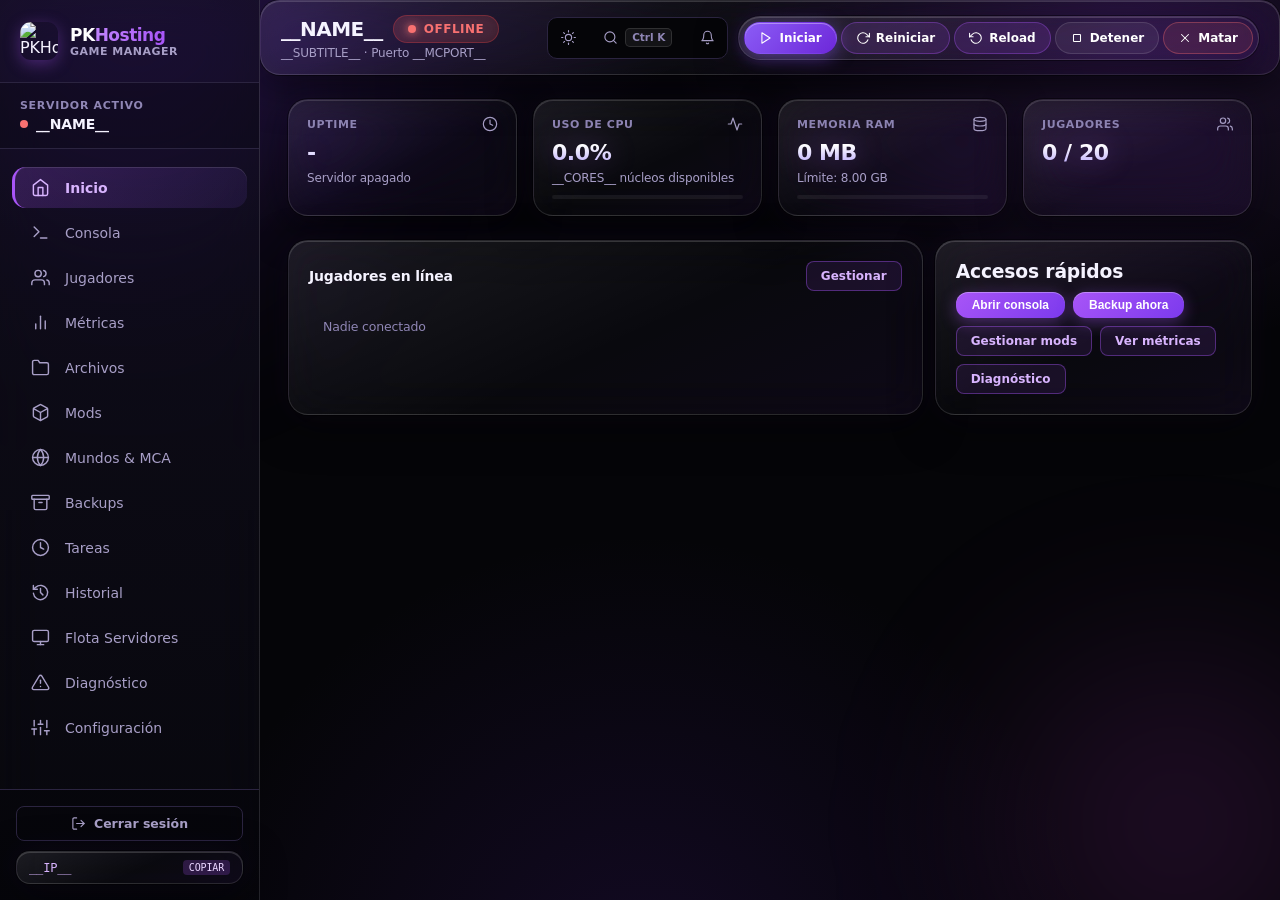
==== commit 6b8354a9: "fase 3: paquete pkhosting/, plantilla con tokens, JS por secciones y helper api() - panel.py (4.9k l" ====
--- a/static/index.html
+++ b/static/index.html
@@ -3,7 +3,7 @@
 <head>
 <meta charset="utf-8">
 <meta name="viewport" content="width=device-width,initial-scale=1">
-<title>PKHosting Panel — PrankLindorf</title>
+<title>PKHosting Panel — __NAME__</title>
 <link rel="manifest" href="/manifest.webmanifest">
 <meta name="theme-color" content="#0a0a13">
 <link rel="icon" href="/icon.svg" type="image/svg+xml">
@@ -34,7 +34,7 @@
     <div class="server-label">Servidor Activo</div>
     <div class="server-title">
       <span class="mini-dot" id="sideDot"></span>
-      <span>PrankLindorf</span>
+      <span>__NAME__</span>
     </div>
   </div>
 
@@ -83,7 +83,7 @@
   <div class="sidebar-footer">
     <button class="logout-btn" onclick="logout()" title="Cerrar sesión"><svg class="ico" viewBox="0 0 24 24"><path d="M9 21H5a2 2 0 0 1-2-2V5a2 2 0 0 1 2-2h4"/><polyline points="16 17 21 12 16 7"/><line x1="21" y1="12" x2="9" y2="12"/></svg> Cerrar sesión</button>
     <div class="ip-chip" onclick="copyIp()">
-      <span id="ipText">localhost:25566</span>
+      <span id="ipText">__IP__</span>
       <span class="copy-badge" id="copyBadge">Copiar</span>
     </div>
   </div>
@@ -114,13 +114,13 @@
   <header>
     <div class="header-info">
       <h1>
-        <span>PrankLindorf</span>
+        <span>__NAME__</span>
         <span class="status-pill OFFLINE" id="statusBadge">
           <span class="status-pulse"></span>
           <span id="statusText">OFFLINE</span>
         </span>
       </h1>
-      <div class="header-subtitle">NeoForge 1.21.1 · Java 21 · Puerto 25566</div>
+      <div class="header-subtitle">__SUBTITLE__ · Puerto __MCPORT__</div>
     </div>
 
     <div style="display:flex; align-items:center; gap:10px; position:relative">
@@ -189,7 +189,7 @@
           <span class="scard-ico"><svg class="ico" viewBox="0 0 24 24"><polyline points="22 12 18 12 15 21 9 3 6 12 2 12"/></svg></span>
         </div>
         <div class="scard-val" id="cardCpu">0.0%</div>
-        <div class="scard-sub">16 núcleos disponibles</div>
+        <div class="scard-sub">__CORES__ núcleos disponibles</div>
         <div class="scard-bar"><div class="scard-bar-fill" id="barCpu"></div></div>
       </div>
 
@@ -367,12 +367,12 @@
           <tr><td>Estado del Proceso</td><td id="detStatus">OFFLINE</td></tr>
           <tr><td>Identificador de Proceso (PID)</td><td id="detPid">-</td></tr>
           <tr><td>Carga del Sistema (1m, 5m, 15m)</td><td id="detLoad">-</td></tr>
-          <tr><td>Tamaño del Mundo (PrankLindorf)</td><td id="detWorld">-</td></tr>
+          <tr><td>Tamaño del Mundo (__NAME__)</td><td id="detWorld">-</td></tr>
           <tr><td>Disco usado (servidor)</td><td id="detDisk">-</td></tr>
           <tr><td>Red host (RX/TX)</td><td id="detNet">-</td></tr>
-          <tr><td>Puerto Minecraft</td><td>25566 (TCP / UDP)</td></tr>
+          <tr><td>Puerto Minecraft</td><td>__MCPORT__ (TCP / UDP)</td></tr>
           <tr><td>Entorno Java</td><td>OpenJDK 21 (64-Bit Server VM)</td></tr>
-          <tr><td>Directorio</td><td>~/PrankLindorf-NeoForge</td></tr>
+          <tr><td>Directorio</td><td>__DIR__</td></tr>
         </table>
       </div>
 
@@ -385,7 +385,7 @@
           <div class="scard" style="padding:14px">
             <div class="scard-label"><span>Local Minecraft (TCP)</span></div>
             <div class="scard-val" id="pingLocalMc" style="font-size:22px">—</div>
-            <div class="scard-sub" id="pingLocalMcSub">127.0.0.1:25566</div>
+            <div class="scard-sub" id="pingLocalMcSub">127.0.0.1:__MCPORT__</div>
           </div>
           <div class="scard" style="padding:14px">
             <div class="scard-label"><span>Local RCON</span></div>
@@ -989,6 +989,18 @@
 
 <div class="toaster" id="toaster" data-pos="top-right" data-theme="dark" aria-live="polite"></div>
 
-<script src="/static/app.js?server=__SRV__&v=__V__"></script>
+<script src="/static/core.js?server=__SRV__&v=__V__"></script>
+<script src="/static/settings.js?server=__SRV__&v=__V__"></script>
+<script src="/static/console.js?server=__SRV__&v=__V__"></script>
+<script src="/static/metrics.js?server=__SRV__&v=__V__"></script>
+<script src="/static/files.js?server=__SRV__&v=__V__"></script>
+<script src="/static/backups.js?server=__SRV__&v=__V__"></script>
+<script src="/static/mods.js?server=__SRV__&v=__V__"></script>
+<script src="/static/servers.js?server=__SRV__&v=__V__"></script>
+<script src="/static/players_net.js?server=__SRV__&v=__V__"></script>
+<script src="/static/world.js?server=__SRV__&v=__V__"></script>
+<script src="/static/ui.js?server=__SRV__&v=__V__"></script>
+<script src="/static/diagnostics.js?server=__SRV__&v=__V__"></script>
+<script src="/static/main.js?server=__SRV__&v=__V__"></script>
 </body>
 </html>
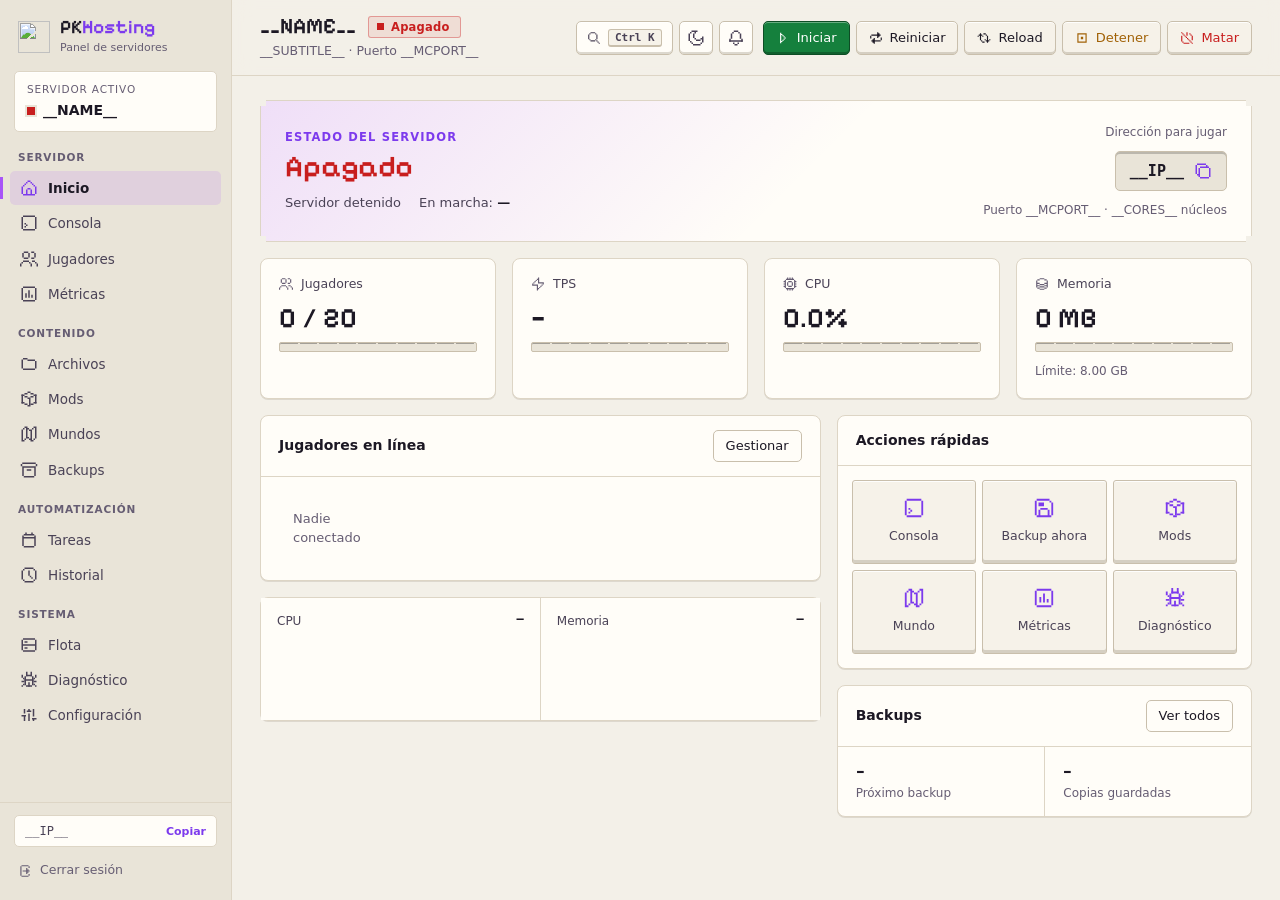
==== commit 580684a2: "Rediseño Amatista: prototipo de Inicio, Consola y login Nueva base visual (tokens, tema claro/oscuro" ====
--- a/static/index.html
+++ b/static/index.html
@@ -3,35 +3,35 @@
 <head>
 <meta charset="utf-8">
 <meta name="viewport" content="width=device-width,initial-scale=1">
-<title>PKHosting Panel — __NAME__</title>
+<title>PKHosting — __NAME__</title>
 <link rel="manifest" href="/manifest.webmanifest">
-<meta name="theme-color" content="#0a0a13">
+<meta name="theme-color" content="#0e0c12">
 <link rel="icon" href="/icon.svg" type="image/svg+xml">
 <link rel="apple-touch-icon" href="/icon.svg">
 <meta name="mobile-web-app-capable" content="yes">
 <meta name="apple-mobile-web-app-capable" content="yes">
 <meta name="apple-mobile-web-app-status-bar-style" content="black-translucent">
+<link rel="preload" href="/static/pixelify.ttf" as="font" type="font/ttf" crossorigin>
 <script>if('serviceWorker' in navigator){navigator.serviceWorker.register('/sw.js').catch(()=>{});}</script>
 <script>window.onerror=function(){/* noop: sin telemetría */};</script>
 <link rel="stylesheet" href="/static/app.css?server=__SRV__&v=__V__">
+<link rel="stylesheet" href="/static/legacy.css?server=__SRV__&v=__V__">
 </head>
 <body>
 <a class="skip-link" href="#main">Saltar al contenido</a>
-<div class="orbs" aria-hidden="true"><i></i><i></i></div>
 <div id="scrollProgress"></div>
 
-<!-- SIDEBAR -->
-<aside>
-  <div class="sidebar-header">
-    <div class="brand-icon"><img src="/icon.svg" alt="PKHosting"></div>
+<aside class="sidebar">
+  <div class="brand">
+    <img src="/icon.svg" alt="">
     <div>
       <div class="brand-name">PK<span>Hosting</span></div>
-      <div class="brand-sub">Game Manager</div>
+      <div class="brand-sub">Panel de servidores</div>
     </div>
   </div>
 
   <div class="server-selector">
-    <div class="server-label">Servidor Activo</div>
+    <div class="server-label">Servidor activo</div>
     <div class="server-title">
       <span class="mini-dot" id="sideDot"></span>
       <span>__NAME__</span>
@@ -39,244 +39,233 @@
   </div>
 
   <nav role="tablist" aria-label="Secciones del panel" aria-orientation="vertical">
-    <button type="button" class="nav-item active" role="tab" data-tab="home" aria-controls="tab-home" aria-selected="true" onclick="switchTab('home')">
-      <span class="nav-icon" aria-hidden="true"><svg class="ico" viewBox="0 0 24 24"><path d="M3 9l9-7 9 7v11a2 2 0 0 1-2 2H5a2 2 0 0 1-2-2z"/><polyline points="9 22 9 12 15 12 15 22"/></svg></span> Inicio
-    </button>
-    <button type="button" class="nav-item" role="tab" data-tab="console" aria-controls="tab-console" aria-selected="false" onclick="switchTab('console')">
-      <span class="nav-icon" aria-hidden="true"><svg class="ico" viewBox="0 0 24 24"><polyline points="4 17 10 11 4 5"/><line x1="12" y1="19" x2="20" y2="19"/></svg></span> Consola
-    </button>
-    <button type="button" class="nav-item" role="tab" data-tab="players" aria-controls="tab-players" aria-selected="false" onclick="switchTab('players')">
-      <span class="nav-icon" aria-hidden="true"><svg class="ico" viewBox="0 0 24 24"><path d="M17 21v-2a4 4 0 0 0-4-4H5a4 4 0 0 0-4 4v2"/><circle cx="9" cy="7" r="4"/><path d="M23 21v-2a4 4 0 0 0-3-3.87"/><path d="M16 3.13a4 4 0 0 1 0 7.75"/></svg></span> Jugadores
-    </button>
-    <button type="button" class="nav-item" role="tab" data-tab="metrics" aria-controls="tab-metrics" aria-selected="false" onclick="switchTab('metrics')">
-      <span class="nav-icon" aria-hidden="true"><svg class="ico" viewBox="0 0 24 24"><line x1="18" y1="20" x2="18" y2="10"/><line x1="12" y1="20" x2="12" y2="4"/><line x1="6" y1="20" x2="6" y2="14"/></svg></span> Métricas
-    </button>
-    <button type="button" class="nav-item" role="tab" data-tab="files" aria-controls="tab-files" aria-selected="false" onclick="switchTab('files')">
-      <span class="nav-icon" aria-hidden="true"><svg class="ico" viewBox="0 0 24 24"><path d="M22 19a2 2 0 0 1-2 2H4a2 2 0 0 1-2-2V5a2 2 0 0 1 2-2h5l2 3h9a2 2 0 0 1 2 2z"/></svg></span> Archivos
-    </button>
-    <button type="button" class="nav-item" role="tab" data-tab="mods" aria-controls="tab-mods" aria-selected="false" onclick="switchTab('mods')">
-      <span class="nav-icon" aria-hidden="true"><svg class="ico" viewBox="0 0 24 24"><path d="M21 16V8a2 2 0 0 0-1-1.73l-7-4a2 2 0 0 0-2 0l-7 4A2 2 0 0 0 3 8v8a2 2 0 0 0 1 1.73l7 4a2 2 0 0 0 2 0l7-4A2 2 0 0 0 21 16z"/><polyline points="3.27 6.96 12 12.01 20.73 6.96"/><line x1="12" y1="22.08" x2="12" y2="12"/></svg></span> Mods
-    </button>
-    <button type="button" class="nav-item" role="tab" data-tab="worlds" aria-controls="tab-worlds" aria-selected="false" onclick="switchTab('worlds')">
-      <span class="nav-icon" aria-hidden="true"><svg class="ico" viewBox="0 0 24 24"><circle cx="12" cy="12" r="10"/><line x1="2" y1="12" x2="22" y2="12"/><path d="M12 2a15.3 15.3 0 0 1 4 10 15.3 15.3 0 0 1-4 10 15.3 15.3 0 0 1-4-10 15.3 15.3 0 0 1 4-10z"/></svg></span> Mundos & MCA
-    </button>
-    <button type="button" class="nav-item" role="tab" data-tab="backups" aria-controls="tab-backups" aria-selected="false" onclick="switchTab('backups')">
-      <span class="nav-icon" aria-hidden="true"><svg class="ico" viewBox="0 0 24 24"><rect x="1" y="3" width="22" height="5" rx="1"/><path d="M4 8v11a2 2 0 0 0 2 2h12a2 2 0 0 0 2-2V8"/><line x1="10" y1="12" x2="14" y2="12"/></svg></span> Backups
-    </button>
-    <button type="button" class="nav-item" role="tab" data-tab="tasks" aria-controls="tab-tasks" aria-selected="false" onclick="switchTab('tasks')">
-      <span class="nav-icon" aria-hidden="true"><svg class="ico" viewBox="0 0 24 24"><circle cx="12" cy="12" r="10"/><polyline points="12 6 12 12 16 14"/></svg></span> Tareas
-    </button>
-    <button type="button" class="nav-item" role="tab" data-tab="history" aria-controls="tab-history" aria-selected="false" onclick="switchTab('history')">
-      <span class="nav-icon" aria-hidden="true"><svg class="ico" viewBox="0 0 24 24"><path d="M3 3v5h5"/><path d="M3.05 13A9 9 0 1 0 6 5.3L3 8"/><polyline points="12 7 12 12 15 15"/></svg></span> Historial
-    </button>
-    <button type="button" class="nav-item" role="tab" data-tab="fleet" aria-controls="tab-fleet" aria-selected="false" onclick="switchTab('fleet')">
-      <span class="nav-icon" aria-hidden="true"><svg class="ico" viewBox="0 0 24 24"><rect x="2" y="3" width="20" height="14" rx="2"/><line x1="8" y1="21" x2="16" y2="21"/><line x1="12" y1="17" x2="12" y2="21"/></svg></span> Flota Servidores
-    </button>
-    <button type="button" class="nav-item" role="tab" data-tab="diag" aria-controls="tab-diag" aria-selected="false" onclick="switchTab('diag')">
-      <span class="nav-icon" aria-hidden="true"><svg class="ico" viewBox="0 0 24 24"><path d="M10.29 3.86L1.82 18a2 2 0 0 0 1.71 3h16.94a2 2 0 0 0 1.71-3L13.71 3.86a2 2 0 0 0-3.42 0z"/><line x1="12" y1="9" x2="12" y2="13"/><line x1="12" y1="17" x2="12.01" y2="17"/></svg></span> Diagnóstico
-    </button>
-    <button type="button" class="nav-item" role="tab" data-tab="settings" aria-controls="tab-settings" aria-selected="false" onclick="switchTab('settings')">
-      <span class="nav-icon" aria-hidden="true"><svg class="ico" viewBox="0 0 24 24"><line x1="4" y1="21" x2="4" y2="14"/><line x1="4" y1="10" x2="4" y2="3"/><line x1="12" y1="21" x2="12" y2="12"/><line x1="12" y1="8" x2="12" y2="3"/><line x1="20" y1="21" x2="20" y2="16"/><line x1="20" y1="12" x2="20" y2="3"/><line x1="1" y1="14" x2="7" y2="14"/><line x1="9" y1="8" x2="15" y2="8"/><line x1="17" y1="16" x2="23" y2="16"/></svg></span> Configuración
-    </button>
+    <div class="nav-group" role="presentation">Servidor</div>
+    <button type="button" class="nav-item active" role="tab" data-tab="home" aria-controls="tab-home" aria-selected="true" onclick="switchTab('home')"><svg class="ico" aria-hidden="true"><use href="/static/icons.svg?v=__V__#i-home"/></svg>Inicio</button>
+    <button type="button" class="nav-item" role="tab" data-tab="console" aria-controls="tab-console" aria-selected="false" onclick="switchTab('console')"><svg class="ico" aria-hidden="true"><use href="/static/icons.svg?v=__V__#i-terminal"/></svg>Consola</button>
+    <button type="button" class="nav-item" role="tab" data-tab="players" aria-controls="tab-players" aria-selected="false" onclick="switchTab('players')"><svg class="ico" aria-hidden="true"><use href="/static/icons.svg?v=__V__#i-users"/></svg>Jugadores</button>
+    <button type="button" class="nav-item" role="tab" data-tab="metrics" aria-controls="tab-metrics" aria-selected="false" onclick="switchTab('metrics')"><svg class="ico" aria-hidden="true"><use href="/static/icons.svg?v=__V__#i-chart"/></svg>Métricas</button>
+    <div class="nav-group" role="presentation">Contenido</div>
+    <button type="button" class="nav-item" role="tab" data-tab="files" aria-controls="tab-files" aria-selected="false" onclick="switchTab('files')"><svg class="ico" aria-hidden="true"><use href="/static/icons.svg?v=__V__#i-folder"/></svg>Archivos</button>
+    <button type="button" class="nav-item" role="tab" data-tab="mods" aria-controls="tab-mods" aria-selected="false" onclick="switchTab('mods')"><svg class="ico" aria-hidden="true"><use href="/static/icons.svg?v=__V__#i-box"/></svg>Mods</button>
+    <button type="button" class="nav-item" role="tab" data-tab="worlds" aria-controls="tab-worlds" aria-selected="false" onclick="switchTab('worlds')"><svg class="ico" aria-hidden="true"><use href="/static/icons.svg?v=__V__#i-map"/></svg>Mundos</button>
+    <button type="button" class="nav-item" role="tab" data-tab="backups" aria-controls="tab-backups" aria-selected="false" onclick="switchTab('backups')"><svg class="ico" aria-hidden="true"><use href="/static/icons.svg?v=__V__#i-archive"/></svg>Backups</button>
+    <div class="nav-group" role="presentation">Automatización</div>
+    <button type="button" class="nav-item" role="tab" data-tab="tasks" aria-controls="tab-tasks" aria-selected="false" onclick="switchTab('tasks')"><svg class="ico" aria-hidden="true"><use href="/static/icons.svg?v=__V__#i-calendar"/></svg>Tareas</button>
+    <button type="button" class="nav-item" role="tab" data-tab="history" aria-controls="tab-history" aria-selected="false" onclick="switchTab('history')"><svg class="ico" aria-hidden="true"><use href="/static/icons.svg?v=__V__#i-clock"/></svg>Historial</button>
+    <div class="nav-group" role="presentation">Sistema</div>
+    <button type="button" class="nav-item" role="tab" data-tab="fleet" aria-controls="tab-fleet" aria-selected="false" onclick="switchTab('fleet')"><svg class="ico" aria-hidden="true"><use href="/static/icons.svg?v=__V__#i-server"/></svg>Flota</button>
+    <button type="button" class="nav-item" role="tab" data-tab="diag" aria-controls="tab-diag" aria-selected="false" onclick="switchTab('diag')"><svg class="ico" aria-hidden="true"><use href="/static/icons.svg?v=__V__#i-bug"/></svg>Diagnóstico</button>
+    <button type="button" class="nav-item" role="tab" data-tab="settings" aria-controls="tab-settings" aria-selected="false" onclick="switchTab('settings')"><svg class="ico" aria-hidden="true"><use href="/static/icons.svg?v=__V__#i-sliders"/></svg>Configuración</button>
   </nav>
 
   <div class="sidebar-footer">
-    <button class="logout-btn" onclick="logout()" title="Cerrar sesión"><svg class="ico" viewBox="0 0 24 24"><path d="M9 21H5a2 2 0 0 1-2-2V5a2 2 0 0 1 2-2h4"/><polyline points="16 17 21 12 16 7"/><line x1="21" y1="12" x2="9" y2="12"/></svg> Cerrar sesión</button>
-    <div class="ip-chip" onclick="copyIp()">
+    <button type="button" class="ip-chip" onclick="copyIp()" title="Copiar dirección del servidor">
       <span id="ipText">__IP__</span>
       <span class="copy-badge" id="copyBadge">Copiar</span>
-    </div>
+    </button>
+    <button type="button" class="logout-btn" onclick="logout()"><svg class="ico ico-sm" aria-hidden="true"><use href="/static/icons.svg?v=__V__#i-logout"/></svg>Cerrar sesión</button>
   </div>
 </aside>
 
-<!-- MAIN -->
 <main id="main">
-  <div id="perfBanner">
-    <div style="display:flex; align-items:center; gap:8px">
-      <span>⚠️ Rendimiento comprometido: <span id="perfBannerMsg">TPS bajo</span></span>
-    </div>
-    <div style="display:flex; align-items:center; gap:8px">
-      <button class="term-tool-btn" style="background:rgba(0,0,0,0.35);color:var(--text-bright)" onclick="switchTab('metrics')">Ver métricas</button>
-      <button class="term-tool-btn" style="background:rgba(0,0,0,0.35);color:var(--text-bright)" onclick="sparkQuickAction('health')">Diagnóstico Spark</button>
-      <button class="icon-btn" aria-label="Cerrar" onclick="document.getElementById('perfBanner').style.display='none'">✕</button>
-    </div>
+  <div id="perfBanner" role="status">
+    <span class="banner-msg"><svg class="ico" aria-hidden="true"><use href="/static/icons.svg?v=__V__#i-warning-diamond"/></svg>Rendimiento comprometido: <span id="perfBannerMsg">TPS bajo</span></span>
+    <span class="banner-actions">
+      <button class="term-tool-btn" onclick="switchTab('metrics')">Ver métricas</button>
+      <button class="term-tool-btn" onclick="sparkQuickAction('health')">Diagnóstico Spark</button>
+      <button class="icon-btn" aria-label="Cerrar aviso" onclick="document.getElementById('perfBanner').style.display='none'"><svg class="ico ico-sm" aria-hidden="true"><use href="/static/icons.svg?v=__V__#i-close"/></svg></button>
+    </span>
   </div>
 
-  <div id="crashBanner">
-    <div style="display:flex; align-items:center; gap:8px">
-      <span id="crashBannerMsg">Bucle de crash: inicios automáticos bloqueados</span>
-    </div>
-    <div style="display:flex; align-items:center; gap:8px">
+  <div id="crashBanner" role="status">
+    <span class="banner-msg"><svg class="ico" aria-hidden="true"><use href="/static/icons.svg?v=__V__#i-skull"/></svg><span id="crashBannerMsg">Bucle de crash: inicios automáticos bloqueados</span></span>
+    <span class="banner-actions">
       <button class="term-tool-btn" onclick="switchTab('diag')">Ver diagnóstico</button>
-      <button class="icon-btn" aria-label="Cerrar" onclick="document.getElementById('crashBanner').style.display='none'">✕</button>
-    </div>
+      <button class="icon-btn" aria-label="Cerrar aviso" onclick="document.getElementById('crashBanner').style.display='none'"><svg class="ico ico-sm" aria-hidden="true"><use href="/static/icons.svg?v=__V__#i-close"/></svg></button>
+    </span>
   </div>
-  <header>
-    <div class="header-info">
+
+  <header class="topbar">
+    <div class="topbar-title">
       <h1>
         <span>__NAME__</span>
         <span class="status-pill OFFLINE" id="statusBadge">
           <span class="status-pulse"></span>
-          <span id="statusText">OFFLINE</span>
+          <span id="statusText">Apagado</span>
         </span>
       </h1>
       <div class="header-subtitle">__SUBTITLE__ · Puerto __MCPORT__</div>
     </div>
 
-    <div style="display:flex; align-items:center; gap:10px; position:relative">
+    <div class="topbar-tools">
       <div class="hdr-tools" role="toolbar" aria-label="Herramientas del panel">
+        <button class="tool-btn" onclick="openCmdPalette()" title="Paleta de comandos">
+          <svg class="ico ico-sm" aria-hidden="true"><use href="/static/icons.svg?v=__V__#i-search"/></svg><kbd>Ctrl K</kbd>
+        </button>
         <button class="tool-btn icon-only" id="themeBtn" onclick="toggleTheme()" title="Tema claro / oscuro" aria-label="Cambiar tema">
-          <svg class="ico" viewBox="0 0 24 24" aria-hidden="true"><circle cx="12" cy="12" r="5"/><line x1="12" y1="1" x2="12" y2="3"/><line x1="12" y1="21" x2="12" y2="23"/><line x1="4.22" y1="4.22" x2="5.64" y2="5.64"/><line x1="18.36" y1="18.36" x2="19.78" y2="19.78"/><line x1="1" y1="12" x2="3" y2="12"/><line x1="21" y1="12" x2="23" y2="12"/><line x1="4.22" y1="19.78" x2="5.64" y2="18.36"/><line x1="18.36" y1="5.64" x2="19.78" y2="4.22"/></svg>
+          <svg class="ico" aria-hidden="true"><use href="/static/icons.svg?v=__V__#i-sun"/></svg>
         </button>
-        <button class="tool-btn" onclick="openCmdPalette()" title="Paleta de comandos (Ctrl+K)">
-          <svg class="ico" viewBox="0 0 24 24" aria-hidden="true"><circle cx="11" cy="11" r="8"/><line x1="21" y1="21" x2="16.65" y2="16.65"/></svg>
-          <kbd>Ctrl K</kbd>
-        </button>
-        <button class="tool-btn icon-only" id="notifBtn" onclick="toggleNotifDropdown()" title="Centro de notificaciones" aria-label="Centro de notificaciones" aria-haspopup="true" aria-expanded="false">
-          <svg class="ico" viewBox="0 0 24 24" aria-hidden="true"><path d="M18 8A6 6 0 0 0 6 8c0 7-3 9-3 9h18s-3-2-3-9"/><path d="M13.73 21a2 2 0 0 1-3.46 0"/></svg>
-          <span class="notif-dot" id="notifDot"></span>
-        </button>
-      </div>
-
-      <div id="notifDropdown" role="dialog" aria-label="Registro de actividad">
+        <span class="notif-wrap">
+          <button class="tool-btn icon-only" id="notifBtn" onclick="toggleNotifDropdown()" title="Actividad" aria-label="Centro de notificaciones" aria-haspopup="true" aria-expanded="false">
+            <svg class="ico" aria-hidden="true"><use href="/static/icons.svg?v=__V__#i-bell"/></svg>
+            <span class="notif-dot" id="notifDot"></span>
+          </button>
+        </span>
+      </div>
+
+      <div id="notifDropdown" class="mc-frame" role="dialog" aria-label="Registro de actividad">
         <div class="notif-header">
-          <span>Registro de Actividad</span>
-          <button class="term-tool-btn" style="font-size:11px" onclick="clearNotifs()">Limpiar</button>
+          <span>Actividad</span>
+          <button class="term-tool-btn" onclick="clearNotifs()">Limpiar</button>
         </div>
         <div class="notif-list" id="notifList">
-          <div style="padding:16px;text-align:center;color:var(--text-dim);font-size:12px">Sin notificaciones pendientes</div>
-        </div>
-      </div>
-    <div class="header-actions">
-      <div class="power-btn-group">
-        <button class="pbtn pbtn-start" id="btnStart" onclick="serverAction('start')">
-          <svg class="ico" viewBox="0 0 24 24"><polygon points="5 3 19 12 5 21 5 3"/></svg> Iniciar
-        </button>
-        <button class="pbtn pbtn-restart" id="btnRestart" onclick="serverRestartPrompt()">
-          <svg class="ico" viewBox="0 0 24 24"><polyline points="23 4 23 10 17 10"/><path d="M20.49 15a9 9 0 1 1-2.12-9.36L23 10"/></svg> Reiniciar
-        </button>
-        <button class="pbtn pbtn-restart" id="btnReload" onclick="serverAction('reload')" title="Recarga datapacks/mods (comando reload del servidor)">
-          <svg class="ico" viewBox="0 0 24 24"><polyline points="1 4 1 10 7 10"/><path d="M3.51 15a9 9 0 1 0 2.13-9.36L1 10"/></svg> Reload
-        </button>
-        <button class="pbtn pbtn-stop" id="btnStop" onclick="serverAction('stop')">
-          <svg class="ico" viewBox="0 0 24 24"><rect x="6" y="6" width="12" height="12" rx="1"/></svg> Detener
-        </button>
-        <button class="pbtn pbtn-kill" id="btnKill" onclick="serverAction('kill')">
-          <svg class="ico" viewBox="0 0 24 24"><line x1="18" y1="6" x2="6" y2="18"/><line x1="6" y1="6" x2="18" y2="18"/></svg> Matar
-        </button>
-      </div>
-    </div>
+          <div class="empty-state">Sin notificaciones pendientes</div>
+        </div>
+      </div>
+
+      <div class="header-actions">
+        <div class="power-btn-group">
+          <button class="pbtn pbtn-start" id="btnStart" onclick="serverAction('start')"><svg class="ico ico-sm" aria-hidden="true"><use href="/static/icons.svg?v=__V__#i-play"/></svg>Iniciar</button>
+          <button class="pbtn pbtn-restart" id="btnRestart" onclick="serverRestartPrompt()"><svg class="ico ico-sm" aria-hidden="true"><use href="/static/icons.svg?v=__V__#i-reload"/></svg>Reiniciar</button>
+          <button class="pbtn pbtn-restart" id="btnReload" onclick="serverAction('reload')" title="Recarga datapacks/mods (comando reload del servidor)"><svg class="ico ico-sm" aria-hidden="true"><use href="/static/icons.svg?v=__V__#i-refresh"/></svg>Reload</button>
+          <button class="pbtn pbtn-stop" id="btnStop" onclick="serverAction('stop')"><svg class="ico ico-sm" aria-hidden="true"><use href="/static/icons.svg?v=__V__#i-stop"/></svg>Detener</button>
+          <button class="pbtn pbtn-kill" id="btnKill" onclick="serverAction('kill')" title="Matar el proceso"><svg class="ico ico-sm" aria-hidden="true"><use href="/static/icons.svg?v=__V__#i-power-off"/></svg>Matar</button>
+        </div>
+      </div>
     </div>
   </header>
 
   <div class="page-container">
     <!-- TAB: INICIO -->
     <div id="tab-home" class="tab-content active" role="tabpanel">
-    <!-- STATS CARDS -->
-    <div class="stats-cards">
-      <div class="scard">
-        <div class="scard-label">
-          <span>Uptime</span>
-          <span class="scard-ico"><svg class="ico" viewBox="0 0 24 24"><circle cx="12" cy="12" r="10"/><polyline points="12 6 12 12 16 14"/></svg></span>
-        </div>
-        <div class="scard-val" id="cardUptime">-</div>
-        <div class="scard-sub" id="cardUptimeSub">Servidor apagado</div>
-      </div>
-
-      <div class="scard">
-        <div class="scard-label">
-          <span>Uso de CPU</span>
-          <span class="scard-ico"><svg class="ico" viewBox="0 0 24 24"><polyline points="22 12 18 12 15 21 9 3 6 12 2 12"/></svg></span>
-        </div>
-        <div class="scard-val" id="cardCpu">0.0%</div>
-        <div class="scard-sub">__CORES__ núcleos disponibles</div>
-        <div class="scard-bar"><div class="scard-bar-fill" id="barCpu"></div></div>
-      </div>
-
-      <div class="scard">
-        <div class="scard-label">
-          <span>Memoria RAM</span>
-          <span class="scard-ico"><svg class="ico" viewBox="0 0 24 24"><ellipse cx="12" cy="5" rx="9" ry="3"/><path d="M21 12c0 1.66-4 3-9 3s-9-1.34-9-3"/><path d="M3 5v14c0 1.66 4 3 9 3s9-1.34 9-3V5"/></svg></span>
-        </div>
-        <div class="scard-val" id="cardMem">0 MB</div>
-        <div class="scard-sub" id="cardMemSub">Límite: 8.00 GB</div>
-        <div class="scard-bar"><div class="scard-bar-fill" id="barMem"></div></div>
-      </div>
-
-      <div class="scard">
-        <div class="scard-label">
-          <span>Jugadores</span>
-          <span class="scard-ico"><svg class="ico" viewBox="0 0 24 24"><path d="M17 21v-2a4 4 0 0 0-4-4H5a4 4 0 0 0-4 4v2"/><circle cx="9" cy="7" r="4"/><path d="M23 21v-2a4 4 0 0 0-3-3.87"/><path d="M16 3.13a4 4 0 0 1 0 7.75"/></svg></span>
-        </div>
-        <div class="scard-val" id="cardPlayers">0 / 20</div>
-      </div>
-    </div>
-
-      <div class="home-grid">
-        <div class="system-details-card">
-          <div class="mods-head">
-            <h3 style="margin:0">Jugadores en línea</h3>
-            <span class="mods-count" id="homePlayersCount"></span>
-            <span style="flex:1"></span>
-            <button class="btn-ghost" onclick="switchTab('players')">Gestionar</button>
-          </div>
-          <div id="homePlayers" class="home-players"><div class="empty-state">Nadie conectado</div></div>
-        </div>
-        <div class="system-details-card">
-          <h3 style="margin:0 0 10px">Accesos rápidos</h3>
-          <div class="home-actions">
-            <button class="cmd-btn" onclick="switchTab('console')">Abrir consola</button>
-            <button class="cmd-btn" onclick="switchTab('backups'); setTimeout(backupNow, 300)">Backup ahora</button>
-            <button class="btn-ghost" onclick="switchTab('mods')">Gestionar mods</button>
-            <button class="btn-ghost" onclick="switchTab('metrics')">Ver métricas</button>
-            <button class="btn-ghost" onclick="switchTab('diag')">Diagnóstico</button>
-          </div>
-        </div>
-      </div>
-    </div>
-
-    <!-- TAB 1: CONSOLA -->
-    <div id="tab-console" class="tab-content">
+      <div class="home">
+        <section class="hero" aria-label="Estado del servidor">
+          <div>
+            <div class="hero-kicker">Estado del servidor</div>
+            <div class="hero-name" id="heroStatus" data-status="OFFLINE">Apagado</div>
+            <div class="hero-meta">
+              <span id="cardUptimeSub">Servidor detenido</span>
+              <span>En marcha: <b id="cardUptime">—</b></span>
+            </div>
+          </div>
+          <div class="hero-side">
+            <span class="caption">Dirección para jugar</span>
+            <button type="button" class="ip-big" onclick="copyIp()" title="Copiar dirección">
+              <span id="heroIp">__IP__</span>
+              <svg class="ico" aria-hidden="true"><use href="/static/icons.svg?v=__V__#i-copy"/></svg>
+            </button>
+            <span class="caption">Puerto __MCPORT__ · __CORES__ núcleos</span>
+          </div>
+        </section>
+
+        <div class="kpis">
+          <div class="card kpi">
+            <div class="kpi-label"><svg class="ico ico-sm" aria-hidden="true"><use href="/static/icons.svg?v=__V__#i-users"/></svg>Jugadores</div>
+            <div class="kpi-value" id="cardPlayers">0 / 20</div>
+            <div class="xp" role="presentation"><div class="xp-fill" id="barPlayers"></div></div>
+          </div>
+          <div class="card kpi">
+            <div class="kpi-label"><svg class="ico ico-sm" aria-hidden="true"><use href="/static/icons.svg?v=__V__#i-zap"/></svg>TPS</div>
+            <div class="kpi-value" id="homeTps">—</div>
+            <div class="xp" role="presentation"><div class="xp-fill" id="homeTpsBar"></div></div>
+          </div>
+          <div class="card kpi">
+            <div class="kpi-label"><svg class="ico ico-sm" aria-hidden="true"><use href="/static/icons.svg?v=__V__#i-cpu"/></svg>CPU</div>
+            <div class="kpi-value" id="cardCpu">0.0%</div>
+            <div class="xp" role="presentation"><div class="xp-fill" id="barCpu"></div></div>
+          </div>
+          <div class="card kpi">
+            <div class="kpi-label"><svg class="ico ico-sm" aria-hidden="true"><use href="/static/icons.svg?v=__V__#i-database"/></svg>Memoria</div>
+            <div class="kpi-value" id="cardMem">0 MB</div>
+            <div class="xp" role="presentation"><div class="xp-fill" id="barMem"></div></div>
+            <div class="kpi-sub" id="cardMemSub">Límite: 8.00 GB</div>
+          </div>
+        </div>
+
+        <div class="home-cols">
+          <div class="stack" style="gap:16px">
+            <section class="card">
+              <div class="card-head">
+                <span class="card-title">Jugadores en línea</span>
+                <span class="count" id="homePlayersCount"></span>
+                <span class="grow"></span>
+                <button class="btn-ghost" onclick="switchTab('players')">Gestionar</button>
+              </div>
+              <div id="homePlayers" class="inv"><div class="empty-state">Nadie conectado</div></div>
+            </section>
+            <section class="card" aria-label="Uso en vivo">
+              <div class="spark-grid">
+                <div class="spark"><div class="spark-head"><span>CPU</span><b id="homeCpuNow">—</b></div><canvas id="canvasHomeCpu" aria-label="Gráfica de CPU en vivo" role="img"></canvas></div>
+                <div class="spark"><div class="spark-head"><span>Memoria</span><b id="homeMemNow">—</b></div><canvas id="canvasHomeMem" aria-label="Gráfica de memoria en vivo" role="img"></canvas></div>
+              </div>
+            </section>
+          </div>
+          <div class="stack" style="gap:16px">
+            <section class="card">
+              <div class="card-head"><span class="card-title">Acciones rápidas</span></div>
+              <div class="hotbar">
+                <button class="hot-slot" onclick="switchTab('console')"><svg class="ico" aria-hidden="true"><use href="/static/icons.svg?v=__V__#i-terminal"/></svg>Consola</button>
+                <button class="hot-slot" onclick="switchTab('backups'); setTimeout(backupNow, 300)"><svg class="ico" aria-hidden="true"><use href="/static/icons.svg?v=__V__#i-save"/></svg>Backup ahora</button>
+                <button class="hot-slot" onclick="switchTab('mods')"><svg class="ico" aria-hidden="true"><use href="/static/icons.svg?v=__V__#i-box"/></svg>Mods</button>
+                <button class="hot-slot" onclick="switchTab('worlds')"><svg class="ico" aria-hidden="true"><use href="/static/icons.svg?v=__V__#i-map"/></svg>Mundo</button>
+                <button class="hot-slot" onclick="switchTab('metrics')"><svg class="ico" aria-hidden="true"><use href="/static/icons.svg?v=__V__#i-chart"/></svg>Métricas</button>
+                <button class="hot-slot" onclick="switchTab('diag')"><svg class="ico" aria-hidden="true"><use href="/static/icons.svg?v=__V__#i-bug"/></svg>Diagnóstico</button>
+              </div>
+            </section>
+            <section class="card">
+              <div class="card-head"><span class="card-title">Backups</span><span class="grow"></span><button class="btn-ghost" onclick="switchTab('backups')">Ver todos</button></div>
+              <div class="mini-stats">
+                <div class="mini-stat"><span class="v" id="homeBkNext">—</span><span class="l">Próximo backup</span></div>
+                <div class="mini-stat"><span class="v" id="homeBkCount">—</span><span class="l">Copias guardadas</span></div>
+              </div>
+            </section>
+          </div>
+        </div>
+      </div>
+    </div>
+
+    <!-- TAB: CONSOLA -->
+    <div id="tab-console" class="tab-content" role="tabpanel">
       <div class="terminal-wrapper">
         <div class="terminal-topbar">
-          <div>Consola del Servidor (Registro en Vivo)</div>
-          <div class="terminal-topbar-tools">
-            <input id="logSearch" class="tin" placeholder="Buscar…" oninput="renderConsole()" aria-label="Buscar…">
-            <button class="term-tool-btn" id="fltAll" onclick="setLogFilter('')">Todos</button>
-            <button class="term-tool-btn" onclick="setLogFilter('INFO')">INFO</button>
-            <button class="term-tool-btn" onclick="setLogFilter('WARN')">WARN</button>
-            <button class="term-tool-btn" onclick="setLogFilter('ERROR')">ERROR</button>
-            <button class="term-tool-btn" onclick="toggleAutoScroll()" id="btnAutoScroll">Auto-scroll: ON</button>
-            <button class="term-tool-btn" onclick="copyLogs()">Copiar registro</button>
-            <button class="term-tool-btn" onclick="clearTerminal()">Limpiar</button>
-            <select class="tin" id="termThemeSel" onchange="setTermTheme(this.value)" style="padding:4px 8px;font-size:11px" title="Tema de la terminal" aria-label="Tema de la terminal">
-              <option value="default">Tema: Morado</option>
-              <option value="matrix">Tema: Matrix</option>
-              <option value="monokai">Tema: Monokai</option>
-              <option value="tokyo">Tema: Tokyo Night</option>
-              <option value="dracula">Tema: Dracula</option>
-            </select>
-            <button class="term-tool-btn" onclick="toggleTermFullscreen()" title="Pantalla completa (Esc para salir)">⛶</button>
-          </div>
+          <input id="logSearch" class="tin search" placeholder="Buscar en el registro…" oninput="renderConsole()" aria-label="Buscar en el registro">
+          <div class="seg-filter" role="group" aria-label="Filtrar por nivel" id="logFilterSeg">
+            <button type="button" class="on" data-f="" onclick="setLogFilter('')">Todo</button>
+            <button type="button" data-f="INFO" onclick="setLogFilter('INFO')">INFO</button>
+            <button type="button" data-f="WARN" onclick="setLogFilter('WARN')">WARN</button>
+            <button type="button" data-f="ERROR" onclick="setLogFilter('ERROR')">ERROR</button>
+          </div>
+          <span class="grow"></span>
+          <button class="term-tool-btn" onclick="toggleAutoScroll()" id="btnAutoScroll">Auto-scroll: ON</button>
+          <button class="term-tool-btn" onclick="copyLogs()" title="Copiar registro"><svg class="ico ico-sm" aria-hidden="true"><use href="/static/icons.svg?v=__V__#i-copy"/></svg>Copiar</button>
+          <button class="term-tool-btn" onclick="clearTerminal()" title="Limpiar la vista"><svg class="ico ico-sm" aria-hidden="true"><use href="/static/icons.svg?v=__V__#i-trash"/></svg>Limpiar</button>
+          <select class="tin" id="termThemeSel" onchange="setTermTheme(this.value)" title="Tema de la terminal" aria-label="Tema de la terminal">
+            <option value="default">Tema: Amatista</option>
+            <option value="matrix">Tema: Matrix</option>
+            <option value="monokai">Tema: Monokai</option>
+            <option value="tokyo">Tema: Tokyo Night</option>
+            <option value="dracula">Tema: Dracula</option>
+          </select>
+          <button class="icon-btn" onclick="toggleTermFullscreen()" title="Pantalla completa (Esc para salir)" aria-label="Pantalla completa"><svg class="ico" aria-hidden="true"><use href="/static/icons.svg?v=__V__#i-expand"/></svg></button>
         </div>
         <div class="terminal-body" id="termBody">Conectando a la consola del servidor...</div>
+        <div id="quickCmds" class="quick-cmds"></div>
         <div class="terminal-input-bar">
           <div class="cmd-field">
             <span class="cmd-prompt">&gt;</span>
-            <input type="text" class="cmd-input" id="cmdInput" list="cmdList" placeholder="Comandos MC (/say, /op, /list...) + panel: start · stop · restart · reload · kill" onkeydown="handleCmdKey(event)" autocomplete="off" aria-label="Comandos MC (/say, /op, /list...) + panel: start · stop · restart · reload · kill">
+            <input type="text" class="cmd-input" id="cmdInput" list="cmdList" placeholder="Comando de Minecraft (say, op, list…) o del panel: start · stop · restart · reload · kill" onkeydown="handleCmdKey(event)" autocomplete="off" aria-label="Comando">
             <datalist id="cmdList"></datalist>
           </div>
-          <select id="cmdTpl" class="tin" style="max-width:190px" onchange="cmdTplPick()" title="Plantillas de comandos" aria-label="Plantillas de comandos">
+          <select id="cmdTpl" class="tin" onchange="cmdTplPick()" title="Plantillas de comandos" aria-label="Plantillas de comandos">
             <option value="">Plantilla…</option>
           </select>
-          <button class="cmd-btn" onclick="submitCmd()">Enviar</button>
-        </div>
-        <div id="quickCmds" style="display:flex; gap:6px; flex-wrap:wrap; padding:8px 14px; border-top:1px solid var(--border-color)"></div>
+          <button class="cmd-btn" onclick="submitCmd()"><svg class="ico ico-sm" aria-hidden="true"><use href="/static/icons.svg?v=__V__#i-arrow-right"/></svg>Enviar</button>
+        </div>
       </div>
     </div>
 
     <!-- TAB: JUGADORES -->
-    <div id="tab-players" class="tab-content" role="tabpanel">
+    <div id="tab-players" class="tab-content" role="tabpanel"><div class="legacy">
       <div class="system-details-card" id="playerMgmt">
         <h3 style="margin-bottom:8px; font-size:15px;">Gestión de jugadores</h3>
         <div class="file-list" id="playerRows"><div class="empty-state">Nadie conectado</div></div>
@@ -293,10 +282,10 @@
           <button class="cmd-btn" onclick="wlAdd()">Añadir</button>
         </div>
       </div>
-    </div>
+    </div></div>
 
     <!-- TAB 2: METRICAS -->
-    <div id="tab-metrics" class="tab-content">
+    <div id="tab-metrics" class="tab-content"><div class="legacy">
       <div class="charts-grid">
         <div class="chart-card">
           <div class="chart-header">
@@ -417,10 +406,10 @@
         </div>
         <div id="sparkResultBox" style="display:none; background:var(--bg-terminal); border:1px solid var(--border-color); border-radius:10px; padding:14px; font-family:var(--font-mono); font-size:12px; white-space:pre-wrap; max-height:280px; overflow-y:auto; color:#d8b4fe"></div>
       </div>
-    </div>
+    </div></div>
 
     <!-- TAB 3: ARCHIVOS -->
-    <div id="tab-files" class="tab-content">
+    <div id="tab-files" class="tab-content"><div class="legacy">
       <div class="fs-toolbar">
         <button class="cmd-btn" onclick="fsCreate('file')"><svg class="ico" viewBox="0 0 24 24"><path d="M14 2H6a2 2 0 0 0-2 2v16a2 2 0 0 0 2 2h12a2 2 0 0 0 2-2V8z"/><polyline points="14 2 14 8 20 8"/><line x1="12" y1="18" x2="12" y2="12"/><line x1="9" y1="15" x2="15" y2="15"/></svg> Nuevo archivo</button>
         <button class="cmd-btn" onclick="fsCreate('dir')"><svg class="ico" viewBox="0 0 24 24"><path d="M22 19a2 2 0 0 1-2 2H4a2 2 0 0 1-2-2V5a2 2 0 0 1 2-2h5l2 3h9a2 2 0 0 1 2 2z"/><line x1="12" y1="11" x2="12" y2="17"/><line x1="9" y1="14" x2="15" y2="14"/></svg> Nueva carpeta</button>
@@ -444,9 +433,9 @@
       <div class="file-list" id="filesContainer">
         <div class="file-row"><span>Cargando archivos del servidor...</span></div>
       </div>
-    </div>
+    </div></div>
     <!-- TAB: MODS -->
-    <div id="tab-mods" class="tab-content" role="tabpanel">
+    <div id="tab-mods" class="tab-content" role="tabpanel"><div class="legacy">
       <div class="system-details-card">
         <div class="mods-head">
           <h3>Mods instalados <span style="font-size:11px;color:var(--text-dim)">(los cambios requieren reinicio)</span></h3>
@@ -469,9 +458,9 @@
           <div id="mrResults" class="mr-grid"><div style="color:var(--text-dim); font-size:12px; padding:12px">Escribe un término y pulsa Buscar</div></div>
         </div>
       </div>
-    </div>
-
-      <div id="fsEditModal" role="dialog" aria-modal="true" aria-label="Editor de archivos" style="display:none; position:fixed; inset:0; background:rgba(0,0,0,0.65); z-index:200; align-items:center; justify-content:center; padding:20px">
+    </div></div>
+
+      <div class="legacy"><div id="fsEditModal" role="dialog" aria-modal="true" aria-label="Editor de archivos" style="display:none; position:fixed; inset:0; background:rgba(0,0,0,0.65); z-index:200; align-items:center; justify-content:center; padding:20px">
         <div style="background:var(--bg-card); border:1px solid var(--border-color); border-radius:12px; width:min(860px,100%); max-height:90vh; display:flex; flex-direction:column; overflow:hidden">
           <div style="display:flex; align-items:center; gap:10px; padding:12px 16px; border-bottom:1px solid var(--border-color)">
             <span style="font-family:var(--font-mono); font-size:12.5px; color:#93c5fd; flex:1; overflow:hidden; text-overflow:ellipsis" id="fsEditPath">—</span>
@@ -487,10 +476,10 @@
             <button class="cmd-btn" id="fsSaveBtn" onclick="fsSaveEdit()">Guardar cambios</button>
           </div>
         </div>
-      </div>
+      </div></div>
 
     <!-- TAB: MUNDOS & MCA REGION CLEANER -->
-    <div id="tab-worlds" class="tab-content">
+    <div id="tab-worlds" class="tab-content"><div class="legacy">
       <div class="stats-cards" style="grid-template-columns:repeat(3,1fr); margin-bottom:16px">
         <div class="dim-card" id="dimCardOverworld">
           <div style="display:flex; justify-content:space-between; align-items:flex-start">
@@ -635,10 +624,10 @@
           <div class="mca-row" style="color:var(--text-dim)">Cargando archivos de región...</div>
         </div>
       </div>
-    </div>
+    </div></div>
 
     <!-- TAB: BACKUPS -->
-    <div id="tab-backups" class="tab-content">
+    <div id="tab-backups" class="tab-content"><div class="legacy">
       <div class="stats-cards" style="grid-template-columns:repeat(3,1fr); margin-bottom:16px">
         <div class="scard">
           <div class="scard-label"><span>Próximo automático</span></div>
@@ -688,10 +677,10 @@
         </div>
         <div style="font-size:11.5px; color:var(--text-dim); margin-top:8px" id="bkRetNote"></div>
       </details>
-    </div>
+    </div></div>
 
     <!-- TAB: TAREAS PROGRAMADAS -->
-    <div id="tab-tasks" class="tab-content">
+    <div id="tab-tasks" class="tab-content"><div class="legacy">
       <div class="system-details-card" style="margin-bottom:12px">
         <h3 style="margin-bottom:8px">Nueva tarea</h3>
         <div style="display:flex; gap:8px; flex-wrap:wrap">
@@ -718,10 +707,10 @@
       <div class="file-list" id="skList">
         <div class="file-row"><span>Cargando tareas...</span></div>
       </div>
-    </div>
+    </div></div>
 
     <!-- TAB: HISTORIAL DE JUGADORES -->
-    <div id="tab-history" class="tab-content">
+    <div id="tab-history" class="tab-content"><div class="legacy">
       <div class="system-details-card" style="margin-bottom:12px">
         <div style="display:flex; gap:10px; flex-wrap:wrap; align-items:center">
           <h3 style="font-size:15px; flex:1">Historial de jugadores</h3>
@@ -730,10 +719,10 @@
         <div style="font-size:12px; color:var(--text-muted); margin-top:4px" id="histSub">Entradas y salidas del servidor</div>
       </div>
       <div class="file-list" id="connHist"><div class="file-row"><span class="file-name">Sin registros</span></div></div>
-    </div>
+    </div></div>
 
     <!-- TAB: FLOTA DE SERVIDORES -->
-    <div id="tab-fleet" class="tab-content">
+    <div id="tab-fleet" class="tab-content"><div class="legacy">
       <div class="system-details-card" style="margin-bottom:16px">
         <div style="display:flex; justify-content:space-between; align-items:center; flex-wrap:wrap; gap:10px">
           <div>
@@ -746,10 +735,10 @@
       <div id="fleetCardsContainer" style="display:grid; grid-template-columns:repeat(auto-fill, minmax(320px, 1fr)); gap:16px">
         <div class="scard" style="padding:16px">Cargando flota...</div>
       </div>
-    </div>
+    </div></div>
 
     <!-- TAB: DIAGNOSTICO -->
-    <div id="tab-diag" class="tab-content">
+    <div id="tab-diag" class="tab-content"><div class="legacy">
       <!-- Crash-reports -->
       <div class="system-details-card" style="margin-bottom:12px">
         <div style="display:flex; align-items:center; justify-content:space-between; margin-bottom:8px; flex-wrap:wrap; gap:8px">
@@ -818,10 +807,10 @@
         <div id="dgLogCounts" style="font-size:11.5px; color:var(--text-dim); margin-bottom:6px"></div>
         <div id="dgLogEntries" class="console-box" style="height:380px; overflow-y:auto; font-size:12px"></div>
       </div>
-    </div>
+    </div></div>
 
     <!-- TAB 4: CONFIGURACION -->
-    <div id="tab-settings" class="tab-content">
+    <div id="tab-settings" class="tab-content"><div class="legacy">
       <div class="system-details-card" style="margin-bottom:12px">
         <div class="mods-head">
           <h3 style="margin:0; font-size:14px">Servidores gestionados</h3>
@@ -911,11 +900,12 @@
         </div>
         <div id="dcEvents" style="display:flex; gap:12px; flex-wrap:wrap; font-size:12.5px; color:var(--text-muted)"></div>
       </div>
-    </div>
+    </div></div>
 
   </div>
 </main>
 
+<div class="legacy">
 <div id="srvBrowseModal" role="dialog" aria-modal="true" aria-label="Elegir carpeta del servidor" style="display:none; position:fixed; inset:0; background:rgba(0,0,0,0.65); z-index:200; align-items:center; justify-content:center; padding:20px">
   <div style="background:var(--bg-card); border:1px solid var(--border-color); border-radius:12px; width:min(560px,100%); max-height:80vh; display:flex; flex-direction:column; overflow:hidden">
     <div style="display:flex; align-items:center; gap:10px; padding:12px 16px; border-bottom:1px solid var(--border-color)">
@@ -970,24 +960,25 @@
     </div>
   </div>
 </div>
+</div>
 
 <!-- COMMAND PALETTE (CTRL+K) -->
 <div id="cmdPalette" role="dialog" aria-modal="true" aria-label="Paleta de comandos" onclick="if(event.target===this)closeCmdPalette()">
-  <div class="cp-box">
+  <div class="cp-box mc-frame">
     <div class="cp-input-wrap">
-      <svg class="ico" viewBox="0 0 24 24" style="color:var(--text-muted); width:18px; height:18px"><circle cx="11" cy="11" r="8"/><line x1="21" y1="21" x2="16.65" y2="16.65"/></svg>
-      <input id="cpInput" class="cp-input" placeholder="Buscar sección o comando (ej: reiniciar, archivos, mca, spark, backups...)" autocomplete="off" oninput="renderCmdPalette()" onkeydown="handlePaletteKey(event)" aria-label="Buscar sección o comando (ej: reiniciar, archivos, mca, spark, backups...)">
-      <span style="font-size:11px; background:rgba(255,255,255,0.06); padding:2px 6px; border-radius:4px; color:var(--text-dim)">ESC</span>
+      <svg class="ico" aria-hidden="true"><use href="/static/icons.svg?v=__V__#i-search"/></svg>
+      <input id="cpInput" class="cp-input" placeholder="Buscar sección o acción (reiniciar, archivos, mundo, backups…)" autocomplete="off" oninput="renderCmdPalette()" onkeydown="handlePaletteKey(event)" aria-label="Buscar sección o acción">
+      <kbd>Esc</kbd>
     </div>
     <div class="cp-list" id="cpList"></div>
     <div class="cp-footer">
-      <span>↑ ↓ para navegar · ENTER para ejecutar</span>
-      <span>PKHosting Spotlight</span>
+      <span><kbd>↑</kbd> <kbd>↓</kbd> navegar · <kbd>Enter</kbd> ejecutar</span>
+      <span>PKHosting</span>
     </div>
   </div>
 </div>
 
-<div class="toaster" id="toaster" data-pos="top-right" data-theme="dark" aria-live="polite"></div>
+<div class="toaster" id="toaster" data-pos="top-right" aria-live="polite"></div>
 
 <script src="/static/core.js?server=__SRV__&v=__V__"></script>
 <script src="/static/settings.js?server=__SRV__&v=__V__"></script>
--- a/static/app.css
+++ b/static/app.css
@@ -1,1183 +1,748 @@
+/* ════════════════════════════════════════════════════════════════
+   PKHosting — tema "Amatista"
+   Panel moderno con el lenguaje de Minecraft en los detalles:
+   neutros deepslate, acento amatista, botones bloque y barras de XP.
+   Capas: tokens · base · layout · componentes · pestañas · responsive
+   ════════════════════════════════════════════════════════════════ */
+
+@font-face {
+  font-family: "Pixelify Sans";
+  src: url("/static/pixelify.ttf") format("truetype");
+  font-weight: 400 700;
+  font-display: swap;
+}
+
+/* ── Tokens ─────────────────────────────────────────────────────── */
 :root {
-  --bg-main: #050508;
-  --bg-sidebar: #0a0a13;
-  --bg-card: #101016;
-  --bg-card-hover: #171722;
-  --bg-terminal: #06060b;
-  --border-color: #2b2440;
-  --border-subtle: #1c1729;
-
-  --text-main: #f5f3ff;
-  --text-muted: #a89fc7;
-  --text-dim: #8f86b5;  /* >= 4.5:1 sobre las tarjetas oscuras */
-
+  color-scheme: dark;
+  /* Acento: settings.js los reescribe en <html> (siempre hex de 6 dígitos) */
   --ac: #a855f7;
-  --ac2: #c084fc;
-  --acsoft: #d8b4fe;
-  --ac-rgb: 168,85,247;
-  --accent-cyan: var(--ac);   /* alias heredado de la paleta cian original */
+  --ac2: #7c3aed;
+  --acsoft: #c084fc;
+  --ac-rgb: 168, 85, 247;
+
+  /* Deepslate */
+  --bg: #0e0c12;
+  --bg-sunken: #09080c;
+  --surface: #16131c;
+  --surface-2: #1d1925;
+  --surface-3: #26212f;
+  --line: #2a2434;
+  --line-strong: #3b3448;
+  --text: #ece8f4;
+  --text-2: #b9b0ca;
+  --text-3: #8f86a4;
+  --ac-text: var(--acsoft);
+  --on-ac: #ffffff;
+
+  /* Materiales: estado del servidor */
+  --ok: #4ade80;        /* esmeralda */
+  --warn: #fbbf24;      /* oro */
+  --bad: #f05252;       /* redstone */
+  --info: #7c9cff;      /* lapislázuli */
+  --ok-soft: rgba(74, 222, 128, .12);
+  --warn-soft: rgba(251, 191, 36, .12);
+  --bad-soft: rgba(240, 82, 82, .12);
+  --info-soft: rgba(124, 156, 255, .12);
+
+  --chart-grid: rgba(255, 255, 255, .06);
+  --shadow-1: 0 1px 0 rgba(0, 0, 0, .5);
+  --shadow-pop: 0 18px 50px rgba(0, 0, 0, .6);
+  --bevel-hi: rgba(255, 255, 255, .08);
+  --bevel-lo: rgba(0, 0, 0, .45);
+
+  --font-sans: system-ui, -apple-system, "Segoe UI", Roboto, "Noto Sans", sans-serif;
+  --font-mono: "JetBrains Mono", "Cascadia Code", "Fira Code", ui-monospace, monospace;
+  --font-pixel: "Pixelify Sans", var(--font-mono);
+
+  --r-sm: 3px;
+  --r: 5px;
+  --r-lg: 8px;
+  --sidebar-w: 232px;
+  --ease: cubic-bezier(.2, .8, .2, 1);
+
+  /* Alias para las pestañas que aún usan legacy.css */
+  --bg-main: var(--bg);
+  --bg-sidebar: var(--bg-sunken);
+  --bg-card: var(--surface);
+  --bg-card-hover: var(--surface-2);
+  --bg-terminal: var(--bg-sunken);
+  --border-color: var(--line);
+  --border-subtle: var(--line);
+  --text-main: var(--text);
+  --text-muted: var(--text-2);
+  --text-dim: var(--text-3);
+  --text-bright: var(--text);
+  --accent-cyan: var(--ac);
   --accent-soft: var(--acsoft);
-  --accent-blue: #8b5cf6;
-  --font-sans: -apple-system, BlinkMacSystemFont, 'SF Pro Text', 'Inter', 'Segoe UI', system-ui, Roboto, 'Helvetica Neue', Arial, sans-serif;
-  --font-mono: 'JetBrains Mono', ui-monospace, 'SF Mono', 'Cascadia Code', Menlo, Consolas, 'DejaVu Sans Mono', monospace;
-  --text-bright: #fff;
-  --color-online: #34d399;
-  --color-starting: #fbbf24;
-  --color-offline: #f87171;
-  --color-stopping: #fb923c;
-}
-
-* { box-sizing: border-box; margin: 0; padding: 0; }
+  --accent-blue: var(--ac2);
+  --color-online: var(--ok);
+  --color-starting: var(--warn);
+  --color-stopping: var(--warn);
+  --color-offline: var(--bad);
+  --glass-bg: var(--surface);
+  --glass-border: var(--line);
+  --glass-hi: var(--bevel-hi);
+  --glass-shadow: var(--shadow-1);
+  --r-md: var(--r-lg);
+  --ease-apple: var(--ease);
+}
+
+/* Abedul: tema claro */
+body[data-theme="light"] {
+  color-scheme: light;
+  --bg: #f3f0e8;
+  --bg-sunken: #e9e4d8;
+  --surface: #fffdf8;
+  --surface-2: #f6f2e9;
+  --surface-3: #ece6da;
+  --line: #ddd5c5;
+  --line-strong: #c9bfac;
+  --text: #1c1824;
+  --text-2: #4a4256;
+  --text-3: #665d73;
+  --ac-text: var(--ac2);
+  --ok: #15803d;
+  --warn: #a16207;
+  --bad: #c81e1e;
+  --info: #2648c4;
+  --ok-soft: rgba(21, 128, 61, .1);
+  --warn-soft: rgba(161, 98, 7, .1);
+  --bad-soft: rgba(200, 30, 30, .09);
+  --info-soft: rgba(38, 72, 196, .09);
+  --chart-grid: rgba(28, 24, 36, .08);
+  --shadow-1: 0 1px 0 rgba(60, 45, 20, .12);
+  --shadow-pop: 0 18px 50px rgba(60, 45, 20, .22);
+  --bevel-hi: rgba(255, 255, 255, .9);
+  --bevel-lo: rgba(60, 45, 20, .18);
+}
+
+/* ── Base ───────────────────────────────────────────────────────── */
+*, *::before, *::after { box-sizing: border-box; }
+html, body { height: 100%; }
 body {
-  background: var(--bg-main);
-  color: var(--text-main);
-  font-family: var(--font-sans);
+  margin: 0;
   display: flex;
-  min-height: 100vh;
-  overflow-x: hidden;
-}
-
-/* SIDEBAR */
-aside {
-  width: 260px;
-  background: var(--bg-sidebar);
-  border-right: 1px solid var(--border-color);
+  overflow: hidden;
+  background: var(--bg);
+  color: var(--text);
+  font: 14px/1.5 var(--font-sans);
+  -webkit-font-smoothing: antialiased;
+}
+button, input, select, textarea { font: inherit; color: inherit; }
+button { cursor: pointer; }
+a { color: var(--ac-text); }
+h1, h2, h3, h4 { margin: 0; line-height: 1.25; }
+:focus-visible { outline: 2px solid var(--ac); outline-offset: 2px; }
+::selection { background: rgba(var(--ac-rgb), .35); }
+* { scrollbar-width: thin; scrollbar-color: var(--line-strong) transparent; }
+
+.ico { width: 18px; height: 18px; flex: none; fill: currentColor; }
+.ico-sm { width: 14px; height: 14px; }
+.ico-lg { width: 22px; height: 22px; }
+kbd {
+  font: 600 11px var(--font-mono);
+  padding: 1px 6px;
+  border: 1px solid var(--line-strong);
+  border-bottom-width: 2px;
+  border-radius: var(--r-sm);
+  background: var(--surface-2);
+  color: var(--text-2);
+}
+.pixel { font-family: var(--font-pixel); letter-spacing: .01em; }
+.num { font-variant-numeric: tabular-nums; }
+.muted { color: var(--text-2); }
+.dim { color: var(--text-3); }
+.caption { font-size: 12px; color: var(--text-3); }
+.row { display: flex; align-items: center; gap: 8px; }
+.row-wrap { display: flex; align-items: center; gap: 8px; flex-wrap: wrap; }
+.stack { display: flex; flex-direction: column; gap: 8px; }
+.grow { flex: 1; min-width: 0; }
+.sr-only { position: absolute; width: 1px; height: 1px; overflow: hidden; clip: rect(0 0 0 0); white-space: nowrap; }
+
+.skip-link {
+  position: fixed; top: -60px; left: 12px; z-index: 2000;
+  padding: 8px 14px; border-radius: var(--r);
+  background: var(--ac2); color: var(--on-ac); text-decoration: none; font-weight: 600;
+}
+.skip-link:focus { top: 12px; }
+
+#scrollProgress {
+  position: fixed; top: 0; left: var(--sidebar-w); z-index: 300;
+  height: 2px; width: 0; background: var(--ac);
+}
+
+/* ── Layout ─────────────────────────────────────────────────────── */
+aside.sidebar {
+  width: var(--sidebar-w);
+  flex: none;
   display: flex;
   flex-direction: column;
-  flex-shrink: 0;
-}
-.sidebar-header {
-  padding: 22px 20px;
-  border-bottom: 1px solid var(--border-color);
-  display: flex;
-  align-items: center;
-  gap: 12px;
-}
-.brand-icon {
-  width: 38px;
-  height: 38px;
-  display: flex;
-  align-items: center;
-  justify-content: center;
-  flex-shrink: 0;
-  border-radius: 11px;
-  box-shadow: 0 4px 16px rgba(var(--ac-rgb),0.35);
-  transition: transform 0.25s var(--ease-apple), box-shadow 0.25s;
-}
-.brand-icon:hover {
-  transform: scale(1.08) rotate(-2deg);
-  box-shadow: 0 6px 22px rgba(var(--ac-rgb),0.55);
-}
-.brand-icon img, .brand-icon svg {
-  width: 100%;
-  height: 100%;
-  display: block;
-  border-radius: 11px;
-}
-.brand-name {
-  font-size: 17px;
-  font-weight: 800;
-  letter-spacing: -0.5px;
-  color: #fff;
-}
-.brand-name span { color: var(--accent-cyan); }
-.brand-sub {
-  font-size: 11px;
-  color: var(--text-muted);
-  text-transform: uppercase;
-  letter-spacing: 0.5px;
-  font-weight: 600;
-}
-
-.server-selector {
-  padding: 16px 20px;
-  background: rgba(0,0,0,0.2);
-  border-bottom: 1px solid var(--border-color);
-}
-.server-label {
-  font-size: 11px;
-  text-transform: uppercase;
-  letter-spacing: 0.7px;
-  color: var(--text-dim);
-  font-weight: 700;
-  margin-bottom: 4px;
-}
-.server-title {
-  font-size: 14px;
-  font-weight: 700;
-  color: var(--text-main);
-  display: flex;
-  align-items: center;
-  gap: 8px;
-}
-.mini-dot {
-  width: 8px;
-  height: 8px;
-  border-radius: 50%;
-  background: var(--color-offline);
-}
-
-nav {
-  padding: 18px 12px;
+  background: var(--bg-sunken);
+  border-right: 1px solid var(--line);
+}
+main#main {
   flex: 1;
-}
-.nav-item {
-  display: flex;
-  align-items: center;
-  gap: 14px;
-  padding: 11px 14px;
-  color: var(--text-muted);
-  text-decoration: none;
-  border-radius: 8px;
-  font-size: 14px;
-  font-weight: 500;
-  margin-bottom: 4px;
-  cursor: pointer;
-  transition: all 0.15s ease;
-}
-.nav-item:hover {
-  background: var(--bg-card);
-  color: var(--text-main);
-}
-.nav-item.active {
-  background: rgba(var(--ac-rgb), 0.12);
-  color: var(--accent-cyan);
-  font-weight: 600;
-  border-left: 3px solid var(--accent-cyan);
-}
-.nav-icon { font-size: 18px; width: 22px; text-align: center; }
-
-.sidebar-footer {
-  padding: 16px;
-  border-top: 1px solid var(--border-color);
-  background: rgba(0,0,0,0.15);
-}
-.ip-chip {
-  background: var(--bg-card);
-  border: 1px solid var(--border-color);
-  border-radius: 8px;
-  padding: 8px 12px;
-  display: flex;
-  align-items: center;
-  justify-content: space-between;
-  font-family: var(--font-mono);
-  font-size: 12px;
-  color: var(--accent-cyan);
-  cursor: pointer;
-  transition: border-color 0.2s;
-}
-.ip-chip:hover { border-color: var(--accent-cyan); }
-.copy-badge {
-  font-size: 10px;
-  text-transform: uppercase;
-  background: rgba(6, 182, 212, 0.2);
-  padding: 2px 6px;
-  border-radius: 4px;
-}
-.logout-btn {
-  width: 100%;
-  display: flex; align-items: center; justify-content: center; gap: 8px;
-  background: transparent; border: 1px solid var(--border-color); border-radius: 8px;
-  color: var(--text-muted); font-family: inherit; font-size: 12.5px; font-weight: 600;
-  padding: 9px 12px; margin-bottom: 10px; cursor: pointer;
-  transition: all 0.2s var(--ease-apple);
-}
-.logout-btn svg { width: 15px; height: 15px; }
-.logout-btn:hover { color: #fca5a5; border-color: rgba(248,113,113,0.5); background: rgba(248,113,113,0.08); }
-
-/* MAIN CONTENT */
-main {
-  flex: 1;
+  min-width: 0;
   display: flex;
   flex-direction: column;
   overflow-y: auto;
-  max-height: 100vh;
-}
-
-/* TOP HEADER */
-header {
-  background: var(--bg-sidebar);
-  border-bottom: 1px solid var(--border-color);
-  padding: 16px 28px;
-  display: flex;
-  align-items: center;
-  justify-content: space-between;
-  gap: 20px;
-  position: sticky;
-  top: 0;
-  z-index: 20;
-}
-.header-info h1 {
-  font-size: 20px;
-  font-weight: 800;
-  letter-spacing: -0.5px;
-  display: flex;
-  align-items: center;
-  gap: 10px;
-}
-.header-subtitle {
-  font-size: 12px;
-  color: var(--text-muted);
-  margin-top: 3px;
-}
-
-.header-actions {
-  display: flex;
-  align-items: center;
-  gap: 14px;
-}
-
-/* STATUS BADGE */
-.status-pill {
-  display: inline-flex;
-  align-items: center;
-  gap: 8px;
-  padding: 6px 14px;
-  border-radius: 30px;
-  font-size: 12px;
-  font-weight: 700;
-  letter-spacing: 0.5px;
-  text-transform: uppercase;
-  background: rgba(239, 68, 68, 0.15);
-  color: var(--color-offline);
-  border: 1px solid rgba(239, 68, 68, 0.3);
-}
-.status-pill.RUNNING {
-  background: rgba(16, 185, 129, 0.15);
-  color: var(--color-online);
-  border-color: rgba(16, 185, 129, 0.3);
-}
-.status-pill.STARTING {
-  background: rgba(245, 158, 11, 0.15);
-  color: var(--color-starting);
-  border-color: rgba(245, 158, 11, 0.3);
-}
-.status-pill.STOPPING {
-  background: rgba(249, 115, 22, 0.15);
-  color: var(--color-stopping);
-  border-color: rgba(249, 115, 22, 0.3);
-}
-.status-pulse {
-  width: 8px;
-  height: 8px;
-  border-radius: 50%;
-  background: currentColor;
-  box-shadow: 0 0 8px currentColor;
-}
-
-/* POWER BUTTONS */
-.power-btn-group {
-  display: flex;
-  gap: 6px;
-  background: var(--bg-main);
-  padding: 4px;
-  border-radius: 10px;
-  border: 1px solid var(--border-color);
-}
-.pbtn {
-  border: none;
-  outline: none;
-  font-family: inherit;
-  font-size: 12px;
-  font-weight: 600;
-  padding: 8px 14px;
-  border-radius: 7px;
-  cursor: pointer;
-  display: flex;
-  align-items: center;
-  gap: 6px;
-  transition: all 0.15s ease;
-  color: #fff;
-}
-.pbtn-start { background: #15803d; }
-.pbtn-start:hover:not(:disabled) { background: #16a34a; }
-.pbtn-restart { background: #1e3a8a; }
-.pbtn-restart:hover:not(:disabled) { background: #2563eb; }
-.pbtn-stop { background: #b91c1c; }
-.pbtn-stop:hover:not(:disabled) { background: #dc2626; }
-.pbtn-kill { background: #450a0a; border: 1px solid #7f1d1d; }
-.pbtn-kill:hover:not(:disabled) { background: #7f1d1d; }
-
-.pbtn:disabled {
-  opacity: 0.35;
-  cursor: not-allowed;
-  filter: grayscale(0.5);
-}
-
-/* CONTENT CONTAINER */
+}
 .page-container {
-  padding: 24px 28px;
+  width: 100%;
+  max-width: 1440px;
+  margin: 0 auto;
+  padding: 24px 28px 48px;
+}
+.tab-content { display: none; }
+.tab-content.active { display: block; animation: tab-in .18s var(--ease); }
+@keyframes tab-in { from { opacity: 0; transform: translateY(4px); } }
+
+/* ── Barra lateral ──────────────────────────────────────────────── */
+.brand {
+  display: flex; align-items: center; gap: 10px;
+  padding: 18px 18px 14px;
+}
+.brand img { width: 32px; height: 32px; image-rendering: pixelated; }
+.brand-name { font: 600 19px/1 var(--font-pixel); color: var(--text); }
+.brand-name span { color: var(--ac-text); }
+.brand-sub { font-size: 11px; color: var(--text-3); margin-top: 3px; }
+
+.server-switcher { padding: 0 14px 8px; }
+.server-switcher select {
+  width: 100%; padding: 7px 10px;
+  background: var(--surface); border: 1px solid var(--line); border-radius: var(--r);
+}
+.server-selector {
+  margin: 0 14px 10px;
+  padding: 10px 12px;
+  border: 1px solid var(--line);
+  border-radius: var(--r);
+  background: var(--surface);
+  box-shadow: inset 0 1px 0 var(--bevel-hi);
+}
+.server-label { font-size: 10.5px; text-transform: uppercase; letter-spacing: .08em; color: var(--text-3); }
+.server-title { display: flex; align-items: center; gap: 8px; margin-top: 3px; font-weight: 600; min-width: 0; }
+.server-title span:last-child { overflow: hidden; text-overflow: ellipsis; white-space: nowrap; }
+.mini-dot { width: 8px; height: 8px; flex: none; background: var(--bad); box-shadow: 0 0 0 2px var(--bg-sunken); }
+
+nav[role="tablist"] {
   flex: 1;
-}
-
-/* 4 STATS CARDS */
-.stats-cards {
-  display: grid;
-  grid-template-columns: repeat(4, 1fr);
-  gap: 16px;
-  margin-bottom: 24px;
-}
-.scard {
-  background: var(--bg-card);
-  border: 1px solid var(--border-color);
-  border-radius: 12px;
-  padding: 16px 18px;
-  position: relative;
-  overflow: hidden;
-  transition: transform 0.15s;
-}
-.scard-label {
-  font-size: 11px;
-  text-transform: uppercase;
-  letter-spacing: 0.6px;
-  color: var(--text-dim);
-  font-weight: 700;
-  display: flex;
-  align-items: center;
-  justify-content: space-between;
-}
-.scard-val {
-  font-size: 22px;
-  font-weight: 800;
-  letter-spacing: -0.5px;
-  margin: 8px 0 6px;
-  font-variant-numeric: tabular-nums;
-  color: var(--text-main);
-}
-.scard-sub {
-  font-size: 12px;
-  color: var(--text-muted);
-}
-.scard-bar {
-  height: 4px;
-  background: rgba(255,255,255,0.06);
-  border-radius: 2px;
-  margin-top: 10px;
-  overflow: hidden;
-}
-.scard-bar-fill {
-  height: 100%;
-  background: var(--accent-cyan);
-  width: 0%;
-  transition: width 0.3s ease;
-}
-
-/* TABS */
-.tab-content { display: none; }
-.tab-content.active { display: block; }
-
-/* CONSOLE VIEW */
-.terminal-wrapper {
-  background: var(--bg-terminal);
-  border: 1px solid var(--border-color);
-  border-radius: 12px;
+  overflow-y: auto;
+  padding: 4px 10px 12px;
   display: flex;
   flex-direction: column;
-  height: 520px;
-  box-shadow: 0 10px 30px rgba(0,0,0,0.5);
-}
-.terminal-topbar {
-  padding: 10px 16px;
-  background: rgba(255,255,255,0.02);
-  border-bottom: 1px solid var(--border-color);
-  display: flex;
-  align-items: center;
-  justify-content: space-between;
-  font-size: 12px;
-  color: var(--text-muted);
-}
-.terminal-topbar-tools {
-  display: flex;
-  gap: 8px;
-}
-.term-tool-btn {
-  background: var(--bg-card);
-  border: 1px solid var(--border-color);
-  color: var(--text-muted);
-  font-size: 11px;
-  padding: 4px 10px;
-  border-radius: 5px;
-  cursor: pointer;
-}
-.term-tool-btn:hover { color: var(--text-main); border-color: var(--text-dim); }
-
-.terminal-body {
-  flex: 1;
-  overflow-y: auto;
-  padding: 16px;
-  font-family: var(--font-mono);
-  font-size: 12.5px;
-  line-height: 1.5;
-  white-space: pre-wrap;
-  word-break: break-all;
-  color: #cbd5e1;
-}
-.terminal-input-bar {
-  padding: 12px 14px;
-  background: var(--bg-card);
-  border-top: 1px solid var(--border-color);
-  display: flex;
-  gap: 10px;
-  align-items: center;
-}
-.cmd-prompt {
-  font-family: var(--font-mono);
-  color: var(--accent-cyan);
-  font-weight: 700;
-}
-.cmd-input {
-  flex: 1;
+  gap: 1px;
+}
+.nav-group {
+  margin: 14px 8px 4px;
+  font-size: 10.5px; font-weight: 600;
+  text-transform: uppercase; letter-spacing: .08em;
+  color: var(--text-3);
+}
+.nav-group:first-child { margin-top: 4px; }
+.nav-item {
+  position: relative;
+  display: flex; align-items: center; gap: 10px;
+  width: 100%;
+  padding: 7px 10px;
+  border: 0; border-radius: var(--r);
   background: transparent;
-  border: none;
-  outline: none;
-  font-family: var(--font-mono);
-  font-size: 13px;
+  color: var(--text-2);
+  font-size: 13.5px; text-align: left;
+  transition: background .12s, color .12s;
+}
+.nav-item:hover { background: var(--surface-2); color: var(--text); }
+.nav-item.active { background: rgba(var(--ac-rgb), .14); color: var(--text); font-weight: 600; }
+.nav-item.active::before {
+  content: ""; position: absolute; left: -10px; top: 6px; bottom: 6px;
+  width: 3px; background: var(--ac);
+}
+.nav-item.active .ico { color: var(--ac-text); }
+
+.sidebar-footer {
+  padding: 12px 14px 14px;
+  border-top: 1px solid var(--line);
+  display: flex; flex-direction: column; gap: 8px;
+}
+.ip-chip {
+  display: flex; align-items: center; justify-content: space-between; gap: 8px;
+  width: 100%;
+  padding: 8px 10px;
+  border: 1px solid var(--line); border-radius: var(--r);
+  background: var(--surface);
+  font: 12px var(--font-mono); color: var(--text-2);
+  text-align: left;
+}
+.ip-chip:hover { border-color: var(--line-strong); color: var(--text); }
+.ip-chip > span:first-child { overflow: hidden; text-overflow: ellipsis; white-space: nowrap; }
+.copy-badge { font: 600 11px var(--font-sans); color: var(--ac-text); flex: none; }
+.logout-btn {
+  display: flex; align-items: center; gap: 8px;
+  padding: 6px 4px; border: 0; background: none;
+  color: var(--text-3); font-size: 12.5px;
+}
+.logout-btn:hover { color: var(--bad); }
+
+/* ── Cabecera ───────────────────────────────────────────────────── */
+.topbar {
+  position: sticky; top: 0; z-index: 100;
+  display: flex; align-items: center; gap: 16px;
+  padding: 14px 28px;
+  background: color-mix(in srgb, var(--bg) 88%, transparent);
+  backdrop-filter: blur(10px);
+  border-bottom: 1px solid var(--line);
+}
+.topbar-title { flex: 1; min-width: 0; }
+.topbar-title h1 {
+  display: flex; align-items: center; gap: 12px;
+  font: 600 22px/1.15 var(--font-pixel);
+  color: var(--text);
+}
+.topbar-title h1 > span:first-child { overflow: hidden; text-overflow: ellipsis; white-space: nowrap; }
+.header-subtitle { margin-top: 3px; font-size: 12.5px; color: var(--text-3); }
+.topbar-tools { display: flex; align-items: center; gap: 10px; position: relative; }
+.hdr-tools { display: flex; align-items: center; gap: 6px; }
+
+/* Píldora de estado: metrics.js reescribe el className completo */
+.status-pill {
+  display: inline-flex; align-items: center; gap: 7px;
+  padding: 3px 10px 3px 8px;
+  border-radius: var(--r-sm);
+  font: 600 11.5px var(--font-sans); letter-spacing: .02em;
+  color: var(--bad); background: var(--bad-soft);
+  border: 1px solid color-mix(in srgb, var(--bad) 35%, transparent);
+  white-space: nowrap;
+}
+.status-pulse { width: 7px; height: 7px; background: currentColor; flex: none; }
+.status-pill.RUNNING { color: var(--ok); background: var(--ok-soft); border-color: color-mix(in srgb, var(--ok) 35%, transparent); }
+.status-pill.RUNNING .status-pulse { animation: pulse 1.6s ease-in-out infinite; }
+.status-pill.STARTING, .status-pill.STOPPING { color: var(--warn); background: var(--warn-soft); border-color: color-mix(in srgb, var(--warn) 35%, transparent); }
+.status-pill.STARTING .status-pulse, .status-pill.STOPPING .status-pulse { animation: pulse .8s steps(2) infinite; }
+@keyframes pulse { 50% { opacity: .35; } }
+
+/* ── Botones ────────────────────────────────────────────────────── */
+/* Botón "bloque": luz arriba, sombra abajo; se hunde 1 px al pulsar */
+.btn, .cmd-btn, .btn-ghost, .term-tool-btn, .tool-btn, .pbtn {
+  display: inline-flex; align-items: center; justify-content: center; gap: 7px;
+  min-height: 32px;
+  padding: 0 12px;
+  border: 1px solid var(--line-strong);
+  border-radius: var(--r);
+  background: var(--surface-2);
+  color: var(--text);
+  font-size: 13px; font-weight: 500; white-space: nowrap;
+  box-shadow: inset 0 1px 0 var(--bevel-hi), inset 0 -2px 0 var(--bevel-lo);
+  transition: background .12s, border-color .12s, transform .06s;
+}
+.btn:hover, .cmd-btn:hover, .btn-ghost:hover, .term-tool-btn:hover, .tool-btn:hover, .pbtn:hover:not(:disabled) {
+  background: var(--surface-3);
+}
+.btn:active, .cmd-btn:active, .btn-ghost:active, .term-tool-btn:active, .tool-btn:active, .pbtn:active:not(:disabled) {
+  transform: translateY(1px);
+  box-shadow: inset 0 1px 0 var(--bevel-hi), inset 0 -1px 0 var(--bevel-lo);
+}
+.btn:disabled, .cmd-btn:disabled, .pbtn:disabled { opacity: .42; cursor: not-allowed; }
+
+.cmd-btn, .btn-primary {
+  background: var(--ac2);
+  border-color: color-mix(in srgb, var(--ac2) 70%, #000);
+  color: var(--on-ac);
+  box-shadow: inset 0 1px 0 rgba(255, 255, 255, .25), inset 0 -2px 0 rgba(0, 0, 0, .3);
+}
+.cmd-btn:hover, .btn-primary:hover { background: color-mix(in srgb, var(--ac2) 85%, #fff); }
+.cmd-btn.danger, .btn-danger {
+  background: var(--bad);
+  border-color: color-mix(in srgb, var(--bad) 70%, #000);
   color: #fff;
 }
-.cmd-input::placeholder { color: var(--text-dim); }
-.cmd-btn {
-  background: var(--accent-cyan);
-  color: #0c0f17;
-  border: none;
-  font-weight: 700;
-  padding: 6px 16px;
-  border-radius: 6px;
-  cursor: pointer;
-  font-size: 12px;
-}
-.cmd-btn:hover { background: var(--acsoft); }
-/* Cuadros de texto */
-.tin { background: var(--bg-terminal); border: 1px solid var(--border-color); border-radius: 10px; padding: 9px 12px; color: #fff; font-family: var(--font-mono); font-size: 12.5px; outline: none; caret-color: var(--acsoft); transition: border-color 0.15s, box-shadow 0.15s, background 0.15s; }
-.tin::placeholder { color: var(--text-dim); }
-.tin:hover { border-color: rgba(var(--ac-rgb),0.45); }
-.tin:focus { background: rgba(var(--ac-rgb),0.05); }
-#logSearch { width: 110px; padding: 5px 10px; font-size: 11px; border-radius: 8px; transition: width 0.22s var(--ease-apple), border-color 0.15s, box-shadow 0.15s, background 0.15s; }
-#logSearch:focus { width: 165px; }
-.cmd-field { flex: 1; display: flex; align-items: center; gap: 10px; background: var(--bg-terminal); border: 1px solid var(--border-color); border-radius: 10px; padding: 9px 12px; transition: border-color 0.15s, box-shadow 0.15s, background 0.15s; }
-.cmd-field:hover { border-color: rgba(var(--ac-rgb),0.45); }
-.cmd-field:focus-within { border-color: rgba(var(--ac-rgb),0.6); box-shadow: 0 0 0 3px rgba(var(--ac-rgb),0.22), 0 0 18px rgba(var(--ac-rgb),0.15); background: rgba(var(--ac-rgb),0.04); }
-.cmd-field .cmd-input { caret-color: var(--acsoft); }
-.cmd-prompt { text-shadow: 0 0 8px rgba(34,211,238,0.7); }
-
-/* METRICS VIEW */
-.charts-grid {
-  display: grid;
-  grid-template-columns: 1fr 1fr;
-  gap: 20px;
-  margin-bottom: 24px;
-}
-.chart-card {
-  background: var(--bg-card);
-  border: 1px solid var(--border-color);
-  border-radius: 12px;
-  padding: 20px;
-}
-.chart-header {
-  display: flex;
-  align-items: center;
-  justify-content: space-between;
-  margin-bottom: 14px;
-}
-.chart-title { font-size: 15px; font-weight: 700; }
-.chart-badge {
-  font-size: 12px;
-  font-family: var(--font-mono);
-  color: var(--accent-cyan);
-}
-canvas {
-  width: 100% !important;
-  height: 200px !important;
-  background: rgba(0,0,0,0.25);
-  border-radius: 8px;
-}
-
-.system-details-card {
-  background: var(--bg-card);
-  border: 1px solid var(--border-color);
-  border-radius: 12px;
-  padding: 20px;
-}
-.details-table {
-  width: 100%;
-  border-collapse: collapse;
-  font-size: 13px;
-}
-.details-table tr {
-  border-bottom: 1px solid var(--border-subtle);
-}
-.details-table td {
-  padding: 10px 6px;
-}
-.details-table td:first-child {
-  color: var(--text-muted);
-  width: 200px;
-}
-.details-table td:last-child {
-  font-family: var(--font-mono);
-  color: var(--text-main);
-  text-align: right;
-}
-
-/* FILE EXPLORER VIEW */
-.file-list {
-  background: var(--bg-card);
-  border: 1px solid var(--border-color);
-  border-radius: 12px;
-  overflow: hidden;
-}
-.file-row {
-  display: flex;
-  align-items: center;
-  padding: 12px 18px;
-  border-bottom: 1px solid var(--border-subtle);
-  font-size: 13px;
-  gap: 12px;
-  cursor: pointer;
-  transition: background 0.15s;
-}
-.file-row:hover { background: var(--bg-card-hover); }
-.file-name { flex: 1; font-family: var(--font-mono); }
-.file-size { color: var(--text-dim); font-size: 12px; }
-.file-icon { display: inline-flex; flex-shrink: 0; }
-.file-icon svg { width: 20px; height: 20px; }
-.file-icon.is-folder { color: var(--acsoft); filter: drop-shadow(0 0 6px rgba(var(--ac-rgb),0.45)); }
-.file-icon.is-file { color: #7d8aa5; }
-.file-actions { display: flex; gap: 6px; flex-shrink: 0; }
+.cmd-btn.danger:hover, .btn-danger:hover { background: color-mix(in srgb, var(--bad) 85%, #fff); }
+.btn-ghost { background: transparent; box-shadow: none; }
+.btn-ghost:hover { background: var(--surface-2); }
+.term-tool-btn { min-height: 28px; padding: 0 10px; font-size: 12px; }
+.term-tool-btn.active, .term-tool-btn[aria-pressed="true"] { background: rgba(var(--ac-rgb), .18); border-color: var(--ac); color: var(--text); }
+.tool-btn { min-height: 34px; padding: 0 10px; background: var(--surface); color: var(--text-2); }
+.tool-btn.icon-only { width: 34px; padding: 0; }
+.tool-btn:hover { color: var(--text); }
 .icon-btn {
   display: inline-flex; align-items: center; justify-content: center;
-  width: 30px; height: 30px; border-radius: 8px;
-  background: transparent; border: 1px solid transparent;
-  color: var(--text-muted); cursor: pointer; transition: all 0.15s;
-}
-.icon-btn:hover { background: var(--bg-card-hover); color: var(--text-main); border-color: var(--border-color); }
-.icon-btn.danger:hover { color: #f87171; border-color: #7f1d1d; }
-.icon-btn svg { width: 16px; height: 16px; }
-
-/* OUTLINE ICONS (stroke style) */
-.nav-icon { width: 22px; text-align: center; display: inline-flex; justify-content: center; }
-.nav-icon svg { width: 19px; height: 19px; }
-.brand-icon svg { width: 22px; height: 22px; }
-.pbtn svg { width: 14px; height: 14px; }
-.scard-ico { display: inline-flex; color: var(--text-muted); }
-.scard-ico svg { width: 16px; height: 16px; }
-svg.ico { fill: none; stroke: currentColor; stroke-width: 1.8; stroke-linecap: round; stroke-linejoin: round; }
-.cmd-btn { display: inline-flex; align-items: center; gap: 6px; }
-.cmd-btn svg { width: 14px; height: 14px; }
-.fs-toolbar { display: flex; gap: 8px; flex-wrap: wrap; margin-bottom: 12px; align-items: center; }
-.fs-crumb { font-family: var(--font-mono); font-size: 12px; color: var(--text-muted); }
-.fs-crumb a { color: var(--accent-cyan); cursor: pointer; text-decoration: none; }
-.seg { display: inline-flex; background: var(--bg-terminal); border: 1px solid var(--border-color); border-radius: 9px; padding: 3px; gap: 2px; }
-.seg button { background: transparent; border: 0; color: var(--text-muted); font-size: 12px; font-weight: 600; padding: 6px 12px; border-radius: 6px; cursor: pointer; font-family: inherit; transition: all 0.15s; }
-.seg button:hover { color: var(--text-main); }
-.seg button.on { background: linear-gradient(135deg, var(--ac), var(--ac2)); color: #fff; box-shadow: 0 2px 10px rgba(var(--ac-rgb),0.4); }
-.btn-ghost { display: inline-flex; align-items: center; gap: 6px; background: rgba(var(--ac-rgb),0.1); border: 1px solid rgba(var(--ac-rgb),0.4); color: #d8b4fe; font-size: 12px; font-weight: 600; padding: 7px 14px; border-radius: 8px; cursor: pointer; font-family: inherit; transition: all 0.15s; }
-.btn-ghost:hover { background: rgba(var(--ac-rgb),0.25); color: #fff; border-color: var(--ac); }
-
-/* MODS: gestor mejorado */
-.mods-head { display: flex; align-items: center; gap: 10px; flex-wrap: wrap; margin-bottom: 10px; }
-.mods-head h3 { font-size: 14px; margin: 0; }
-.mods-count { display: inline-flex; align-items: center; gap: 6px; font-size: 11.5px; font-weight: 700; color: var(--text-muted); background: rgba(255,255,255,0.04); border: 1px solid var(--border-color); border-radius: 999px; padding: 4px 12px; }
-.mods-count .dot { width: 7px; height: 7px; border-radius: 50%; }
-.mods-count .dot.on { background: #22c55e; box-shadow: 0 0 6px rgba(34,197,94,0.9); }
-.mods-count .dot.off { background: #64748b; }
-.mod-search { flex: 1; min-width: 130px; max-width: 240px; background: var(--bg-terminal); border: 1px solid var(--border-color); border-radius: 8px; color: var(--text-main); font-size: 12.5px; padding: 7px 12px; font-family: inherit; outline: none; transition: border-color 0.15s, box-shadow 0.15s; }
-.mod-search:focus { border-color: var(--ac); box-shadow: 0 0 0 3px rgba(var(--ac-rgb),0.18); }
-.mod-search::placeholder { color: var(--text-dim); }
-.mod-row { display: flex; align-items: center; gap: 12px; padding: 10px 18px; border-bottom: 1px solid var(--border-subtle); font-size: 13px; transition: background 0.2s var(--ease-apple), box-shadow 0.2s, opacity 0.2s; }
-.mod-row:last-child { border-bottom: 0; }
-.mod-row:hover { background: rgba(var(--ac-rgb),0.07); box-shadow: inset 2px 0 0 var(--ac); }
-.mod-row.is-off { opacity: 0.72; }
-.mod-row.is-off:hover { opacity: 1; }
-.mod-ico { display: inline-flex; flex-shrink: 0; color: #4ade80; filter: drop-shadow(0 0 6px rgba(34,197,94,0.45)); transition: color 0.2s, filter 0.2s, transform 0.2s; }
-.mod-ico svg { width: 20px; height: 20px; }
-.mod-row:hover .mod-ico { transform: scale(1.12); }
-.mod-row.is-off .mod-ico { color: #64748b; filter: none; }
-.mod-main { flex: 1; min-width: 0; }
-.mod-name { display: block; font-family: var(--font-mono); font-size: 12.5px; white-space: nowrap; overflow: hidden; text-overflow: ellipsis; }
-.mod-meta { display: flex; align-items: center; gap: 6px; margin-top: 4px; font-size: 11px; color: var(--text-dim); }
-.mchip { font-size: 10px; font-weight: 800; letter-spacing: 0.03em; padding: 1px 8px; border-radius: 999px; border: 1px solid; white-space: nowrap; }
-.mchip.ver { color: #93c5fd; border-color: rgba(147,197,253,0.35); background: rgba(147,197,253,0.08); }
-.mchip.ld { color: #d8b4fe; border-color: rgba(216,180,254,0.35); background: rgba(var(--ac-rgb),0.1); }
-.mod-state { font-size: 10.5px; font-weight: 800; letter-spacing: 0.08em; width: 28px; text-align: right; flex-shrink: 0; }
-.mod-state.s-on { color: #4ade80; text-shadow: 0 0 8px rgba(34,197,94,0.6); }
-.mod-state.s-off { color: #64748b; }
-/* switch deslizante real */
-.msw { position: relative; width: 46px; height: 26px; border-radius: 999px; border: 1px solid rgba(255,255,255,0.14); background: rgba(255,255,255,0.08); cursor: pointer; flex-shrink: 0; padding: 0; transition: background 0.25s var(--ease-apple), border-color 0.25s, box-shadow 0.25s, filter 0.15s; }
-.msw::after { content: ''; position: absolute; top: 2px; left: 2px; width: 20px; height: 20px; border-radius: 50%; background: #fff; box-shadow: 0 2px 6px rgba(0,0,0,0.45); transition: transform 0.28s cubic-bezier(0.34,1.65,0.4,1); }
-.msw:hover { filter: brightness(1.15); }
-.msw:focus-visible { outline: 2px solid var(--ac); outline-offset: 2px; }
-.msw[aria-checked="true"] { background: linear-gradient(135deg, #22c55e, #15803d); border-color: rgba(34,197,94,0.6); box-shadow: 0 0 12px rgba(34,197,94,0.35), inset 0 1px 2px rgba(255,255,255,0.25); }
-.msw[aria-checked="true"]::after { transform: translateX(20px); }
-/* iconos por extension en archivos + filas */
-.file-row { cursor: default; box-shadow: inset 2px 0 0 transparent; }
-.file-row:hover { box-shadow: inset 2px 0 0 rgba(var(--ac-rgb),0.6); }
-.file-name { min-width: 0; overflow: hidden; text-overflow: ellipsis; white-space: nowrap; }
-.file-row:hover .file-name { color: #fff; }
-.file-icon.is-json { color: #67e8f9; }
-.file-icon.is-cfg { color: #fbbf24; }
-.file-icon.is-log { color: #64748b; }
-.file-icon.is-jar { color: var(--acsoft); filter: drop-shadow(0 0 6px rgba(var(--ac-rgb),0.45)); }
-.file-icon.is-zip { color: #fb923c; }
-.file-icon.is-txt { color: #4ade80; }
-/* switches de opcion (reemplazan checkboxes nativos) */
-.opt-sw { display: inline-flex; align-items: center; gap: 8px; cursor: pointer; user-select: none; }
-.opt-lbl { font-size: 12px; color: var(--text-muted); transition: color 0.15s; }
-.opt-sw:has(.tsw.on) .opt-lbl { color: var(--text-main); }
-.tsw { position: relative; width: 38px; height: 22px; border-radius: 999px; border: 1px solid rgba(255,255,255,0.14); background: rgba(255,255,255,0.08); flex-shrink: 0; transition: background 0.25s var(--ease-apple), border-color 0.25s, box-shadow 0.25s, filter 0.15s; }
-.tsw::after { content: ''; position: absolute; top: 2px; left: 2px; width: 16px; height: 16px; border-radius: 50%; background: #8b93a7; transition: transform 0.25s cubic-bezier(0.34,1.65,0.4,1), background 0.2s; }
-.tsw.on { background: linear-gradient(135deg, #22c55e, #15803d); border-color: rgba(34,197,94,0.6); box-shadow: 0 0 10px rgba(34,197,94,0.3); }
-.tsw.on::after { transform: translateX(16px); background: #fff; }
-.opt-sw:hover .tsw { filter: brightness(1.18); }
-.tsw:focus-visible { outline: 2px solid var(--ac); outline-offset: 2px; }
-
-/* TOASTS estilo Sonner (dark + rail de color, layout flex simple) */
-.toaster { position: fixed; z-index: 400; display: flex; flex-direction: column;
-  gap: 8px; padding: 12px; pointer-events: none; width: min(380px, calc(100vw - 24px)); }
+  width: 30px; height: 30px; flex: none;
+  border: 1px solid transparent; border-radius: var(--r);
+  background: transparent; color: var(--text-2);
+}
+.icon-btn:hover { background: var(--surface-2); color: var(--text); border-color: var(--line); }
+.icon-btn.danger:hover { color: var(--bad); }
+
+/* Grupo de encendido */
+.power-btn-group { display: flex; gap: 6px; }
+.pbtn { min-height: 34px; }
+.pbtn-start { background: var(--ok); border-color: color-mix(in srgb, var(--ok) 60%, #000); color: #052e14; box-shadow: inset 0 1px 0 rgba(255,255,255,.35), inset 0 -2px 0 rgba(0,0,0,.25); }
+.pbtn-start:hover:not(:disabled) { background: color-mix(in srgb, var(--ok) 85%, #fff); }
+body[data-theme="light"] .pbtn-start { color: #fff; }
+.pbtn-stop { color: var(--warn); }
+.pbtn-kill { color: var(--bad); }
+.pbtn-kill:hover:not(:disabled) { background: var(--bad-soft); border-color: var(--bad); }
+
+/* Campos */
+.tin, .field {
+  min-height: 32px;
+  padding: 0 10px;
+  border: 1px solid var(--line-strong);
+  border-radius: var(--r);
+  background: var(--bg-sunken);
+  color: var(--text);
+  box-shadow: inset 0 2px 0 rgba(0, 0, 0, .18);
+}
+.tin::placeholder, .field::placeholder { color: var(--text-3); }
+.tin:focus, .field:focus { outline: none; border-color: var(--ac); box-shadow: 0 0 0 3px rgba(var(--ac-rgb), .2); }
+select.tin { padding-right: 6px; }
+
+/* ── Tarjetas ───────────────────────────────────────────────────── */
+.card {
+  background: var(--surface);
+  border: 1px solid var(--line);
+  border-radius: var(--r-lg);
+  box-shadow: var(--shadow-1);
+}
+.card-pad { padding: 18px; }
+.card-head { display: flex; align-items: center; gap: 10px; padding: 14px 18px; border-bottom: 1px solid var(--line); }
+.card-title { font-size: 14px; font-weight: 600; color: var(--text); }
+.card-head .count { font: 600 12px var(--font-mono); color: var(--text-3); }
+.card-body { padding: 16px 18px; }
+.section-title { font: 600 15px var(--font-pixel); color: var(--text-2); margin: 0 0 12px; letter-spacing: .02em; }
+.empty-state { padding: 18px; text-align: center; color: var(--text-3); font-size: 13px; }
+
+/* Barra de XP: segmentada, se rellena con --fill */
+.xp {
+  position: relative;
+  height: 10px;
+  background: var(--bg-sunken);
+  border: 1px solid var(--line-strong);
+  border-radius: 2px;
+  overflow: hidden;
+  box-shadow: inset 0 1px 0 rgba(0, 0, 0, .3);
+}
+.xp-fill, .scard-bar-fill {
+  height: 100%; width: 0;
+  background: var(--fill, var(--ac));
+  box-shadow: inset 0 2px 0 rgba(255, 255, 255, .28), inset 0 -2px 0 rgba(0, 0, 0, .2);
+  transition: width .5s var(--ease), background .3s;
+}
+.xp::after {
+  content: ""; position: absolute; inset: 0; pointer-events: none;
+  background: repeating-linear-gradient(90deg, transparent 0 calc(10% - 2px), var(--bg-sunken) calc(10% - 2px) 10%);
+}
+
+/* ── Inicio ─────────────────────────────────────────────────────── */
+.home { display: grid; gap: 16px; }
+
+/* Hero con esquinas pixeladas */
+.hero {
+  position: relative;
+  display: grid; grid-template-columns: 1fr auto; gap: 20px; align-items: center;
+  padding: 22px 24px;
+  background:
+    linear-gradient(135deg, rgba(var(--ac-rgb), .18), transparent 55%),
+    var(--surface);
+  border: 1px solid var(--line);
+  clip-path: polygon(0 6px, 6px 6px, 6px 0, calc(100% - 6px) 0, calc(100% - 6px) 6px, 100% 6px,
+    100% calc(100% - 6px), calc(100% - 6px) calc(100% - 6px), calc(100% - 6px) 100%,
+    6px 100%, 6px calc(100% - 6px), 0 calc(100% - 6px));
+}
+.hero-kicker { font-size: 11.5px; text-transform: uppercase; letter-spacing: .1em; color: var(--ac-text); font-weight: 600; }
+.hero-name { margin-top: 4px; font: 600 30px/1.1 var(--font-pixel); color: var(--bad); }
+.hero-name[data-status="RUNNING"] { color: var(--ok); }
+.hero-name[data-status="STARTING"], .hero-name[data-status="STOPPING"] { color: var(--warn); }
+.hero-meta { display: flex; flex-wrap: wrap; gap: 8px 18px; margin-top: 10px; font-size: 13px; color: var(--text-2); }
+.hero-meta b { color: var(--text); font-weight: 600; }
+.hero-side { display: flex; flex-direction: column; align-items: flex-end; gap: 10px; }
+.ip-big {
+  display: inline-flex; align-items: center; gap: 10px;
+  padding: 10px 14px;
+  border: 1px solid var(--line-strong); border-radius: var(--r);
+  background: var(--bg-sunken);
+  font: 600 15px var(--font-mono); color: var(--text);
+  box-shadow: inset 0 2px 0 rgba(0, 0, 0, .2);
+}
+.ip-big:hover { border-color: var(--ac); }
+.ip-big .ico { color: var(--ac-text); }
+
+/* KPI */
+.kpis { display: grid; grid-template-columns: repeat(4, minmax(0, 1fr)); gap: 16px; }
+.kpi { padding: 16px 18px 18px; display: flex; flex-direction: column; gap: 10px; }
+.kpi-label { display: flex; align-items: center; gap: 8px; font-size: 12.5px; color: var(--text-2); }
+.kpi-label .ico { color: var(--text-3); }
+.kpi-value { font: 600 28px/1 var(--font-pixel); color: var(--text); font-variant-numeric: tabular-nums; }
+.kpi-value small { font: 500 13px var(--font-sans); color: var(--text-3); margin-left: 4px; }
+.kpi-sub { font-size: 12px; color: var(--text-3); }
+.kpi-value[data-level="warn"] { color: var(--warn); }
+.kpi-value[data-level="bad"] { color: var(--bad); }
+
+.home-cols { display: grid; grid-template-columns: minmax(0, 1.35fr) minmax(0, 1fr); gap: 16px; }
+
+/* Inventario de jugadores */
+.inv { display: grid; grid-template-columns: repeat(9, minmax(0, 1fr)); gap: 6px; padding: 14px; }
+.inv-slot {
+  display: flex; flex-direction: column; align-items: center; gap: 6px;
+  min-height: 0;
+  aspect-ratio: 1 / 1.15;
+  justify-content: center;
+  padding: 8px 4px 6px;
+  border: 1px solid var(--line-strong);
+  border-radius: var(--r-sm);
+  background: var(--bg-sunken);
+  box-shadow: inset 2px 2px 0 rgba(0, 0, 0, .3), inset -2px -2px 0 var(--bevel-hi);
+  color: var(--text);
+  font-size: 12px;
+}
+button.inv-slot:hover { border-color: var(--ac); background: rgba(var(--ac-rgb), .1); }
+.inv-slot img { width: 32px; height: 32px; image-rendering: pixelated; }
+.inv-slot .inv-name { max-width: 100%; overflow: hidden; text-overflow: ellipsis; white-space: nowrap; }
+.inv-slot .inv-time { font-size: 11px; color: var(--text-3); }
+.inv-slot.empty { opacity: .45; }
+
+/* Gráficas pequeñas */
+.spark-grid { display: grid; grid-template-columns: 1fr 1fr; gap: 1px; background: var(--line); }
+.spark { background: var(--surface); padding: 14px 16px 10px; }
+.spark-head { display: flex; justify-content: space-between; font-size: 12px; color: var(--text-2); }
+.spark-head b { font: 600 12px var(--font-mono); color: var(--text); }
+.spark canvas { display: block; width: 100%; height: 72px; margin-top: 8px; }
+
+/* Hotbar de acciones rápidas */
+.hotbar { display: grid; grid-template-columns: repeat(3, minmax(0, 1fr)); gap: 6px; padding: 14px; }
+.hot-slot {
+  display: flex; flex-direction: column; align-items: center; justify-content: center; gap: 8px;
+  min-height: 84px;
+  padding: 10px 6px;
+  border: 1px solid var(--line-strong);
+  border-radius: var(--r-sm);
+  background: var(--surface-2);
+  box-shadow: inset 0 1px 0 var(--bevel-hi), inset 0 -3px 0 var(--bevel-lo);
+  color: var(--text-2);
+  font-size: 12.5px; font-weight: 500;
+  transition: background .12s, color .12s, border-color .12s, transform .06s;
+}
+.hot-slot .ico { width: 22px; height: 22px; color: var(--ac-text); }
+.hot-slot:hover { background: var(--surface-3); color: var(--text); border-color: var(--ac); }
+.hot-slot:active { transform: translateY(1px); box-shadow: inset 0 1px 0 var(--bevel-hi), inset 0 -1px 0 var(--bevel-lo); }
+
+.mini-stats { display: grid; grid-template-columns: 1fr 1fr; }
+.mini-stat { padding: 14px 18px; display: flex; flex-direction: column; gap: 2px; }
+.mini-stat + .mini-stat { border-left: 1px solid var(--line); }
+.mini-stat .v { font: 600 17px var(--font-pixel); color: var(--text); font-variant-numeric: tabular-nums; }
+.mini-stat .l { font-size: 12px; color: var(--text-3); }
+
+/* ── Consola ────────────────────────────────────────────────────── */
+.terminal-wrapper {
+  display: flex; flex-direction: column;
+  height: calc(100vh - 160px); min-height: 420px;
+  background: var(--bg-terminal);
+  border: 1px solid var(--line-strong);
+  border-radius: var(--r-lg);
+  overflow: hidden;
+  box-shadow: var(--shadow-1);
+}
+.terminal-topbar {
+  display: flex; align-items: center; gap: 8px; flex-wrap: wrap;
+  padding: 10px 12px;
+  background: var(--surface);
+  border-bottom: 1px solid var(--line);
+}
+.terminal-topbar .tin { min-height: 28px; font-size: 12.5px; }
+.terminal-topbar .search { width: 220px; }
+.seg-filter { display: inline-flex; padding: 2px; gap: 2px; border: 1px solid var(--line); border-radius: var(--r); background: var(--bg-sunken); }
+.seg-filter button {
+  min-height: 24px; padding: 0 9px; border: 0; border-radius: var(--r-sm);
+  background: transparent; color: var(--text-3); font: 600 11px var(--font-mono);
+}
+.seg-filter button:hover { color: var(--text); }
+.seg-filter button.on { background: var(--surface-3); color: var(--text); }
+.terminal-body {
+  flex: 1; min-height: 0;
+  overflow-y: auto;
+  padding: 14px 16px;
+  font: 12.5px/1.65 var(--font-mono);
+  color: #cfc8dc;
+  white-space: pre-wrap; word-break: break-word;
+}
+body[data-theme="light"] .terminal-body { color: #3d3549; }
+.log-info { color: inherit; }
+.log-warn { color: var(--warn); }
+.log-err { color: var(--bad); }
+.log-done { color: var(--ok); font-weight: 600; }
+.terminal-input-bar {
+  display: flex; align-items: center; gap: 8px;
+  padding: 10px 12px;
+  background: var(--surface);
+  border-top: 1px solid var(--line);
+}
+.cmd-field {
+  flex: 1; min-width: 0;
+  display: flex; align-items: center; gap: 8px;
+  padding: 0 10px;
+  min-height: 36px;
+  border: 1px solid var(--line-strong); border-radius: var(--r);
+  background: var(--bg-sunken);
+}
+.cmd-field:focus-within { border-color: var(--ac); box-shadow: 0 0 0 3px rgba(var(--ac-rgb), .2); }
+.cmd-prompt { font: 700 14px var(--font-mono); color: var(--ac-text); }
+.cmd-input { flex: 1; min-width: 0; border: 0; background: transparent; outline: none; font: 13px var(--font-mono); }
+.quick-cmds { display: flex; gap: 6px; flex-wrap: wrap; padding: 8px 12px 10px; background: var(--surface); }
+.quick-cmds:empty { display: none; }
+.quick-cmds .term-tool-btn { font-family: var(--font-mono); }
+
+.terminal-wrapper.fullscreen { position: fixed; inset: 0; z-index: 500; height: 100vh; border-radius: 0; }
+.term-theme-matrix { --bg-terminal: #020c04; }
+.term-theme-matrix .terminal-body { color: #22c55e; }
+.term-theme-monokai { --bg-terminal: #19181a; }
+.term-theme-monokai .terminal-body { color: #ffd866; }
+.term-theme-tokyo { --bg-terminal: #13141c; }
+.term-theme-tokyo .terminal-body { color: #7aa2f7; }
+.term-theme-dracula { --bg-terminal: #1e1a29; }
+.term-theme-dracula .terminal-body { color: #50fa7b; }
+
+/* Fichas de jugador (también en consola y moderación) */
+.p-chip {
+  display: inline-flex; align-items: center; gap: 6px;
+  padding: 3px 8px 3px 4px;
+  border: 1px solid var(--line-strong); border-radius: var(--r-sm);
+  background: var(--surface-2); font-size: 12.5px;
+}
+.p-avatar { width: 28px; height: 28px; border-radius: 2px; image-rendering: pixelated; }
+
+/* ── Avisos de rendimiento ──────────────────────────────────────── */
+#perfBanner, #crashBanner {
+  display: none;
+  align-items: center; justify-content: space-between; gap: 12px;
+  padding: 9px 28px;
+  font-size: 13px; font-weight: 500;
+  border-bottom: 1px solid;
+}
+#perfBanner { background: var(--warn-soft); color: var(--warn); border-color: color-mix(in srgb, var(--warn) 30%, transparent); }
+#crashBanner { background: var(--bad-soft); color: var(--bad); border-color: color-mix(in srgb, var(--bad) 30%, transparent); }
+.banner-msg { display: flex; align-items: center; gap: 8px; }
+.banner-actions { display: flex; align-items: center; gap: 6px; }
+
+/* ── Notificaciones ─────────────────────────────────────────────── */
+.notif-wrap { position: relative; }
+.notif-dot { display: none; position: absolute; top: 6px; right: 6px; width: 7px; height: 7px; background: var(--ac); }
+#notifDropdown {
+  display: none;
+  position: absolute; top: calc(100% + 8px); right: 0; z-index: 350;
+  width: 340px; max-height: 420px; overflow: hidden;
+}
+.notif-header { display: flex; align-items: center; justify-content: space-between; padding: 10px 14px; border-bottom: 1px solid var(--line); font-weight: 600; font-size: 13px; }
+.notif-list { max-height: 360px; overflow-y: auto; }
+.notif-item { display: flex; gap: 10px; padding: 10px 14px; border-bottom: 1px solid var(--line); font-size: 13px; }
+.notif-item:last-child { border-bottom: 0; }
+.notif-item::before { content: ""; width: 6px; height: 6px; margin-top: 7px; flex: none; background: var(--ac); }
+.notif-time { font-size: 11.5px; color: var(--text-3); margin-top: 2px; }
+
+/* Superficie de "tooltip de ítem": fondo oscuro con marco morado, como en el juego */
+.mc-frame {
+  background: var(--surface);
+  border: 2px solid #120a1c;
+  box-shadow: inset 0 0 0 2px rgba(var(--ac-rgb), .55), var(--shadow-pop);
+  border-radius: var(--r);
+}
+body[data-theme="light"] .mc-frame { border-color: #d8cfe8; }
+
+/* ── Paleta de comandos ─────────────────────────────────────────── */
+#cmdPalette {
+  display: none;
+  position: fixed; inset: 0; z-index: 999;
+  align-items: flex-start; justify-content: center;
+  padding-top: 12vh;
+  background: rgba(5, 3, 8, .62);
+  backdrop-filter: blur(3px);
+}
+.cp-box { width: min(620px, calc(100vw - 32px)); overflow: hidden; }
+.cp-input-wrap { display: flex; align-items: center; gap: 10px; padding: 12px 14px; border-bottom: 1px solid var(--line); color: var(--text-3); }
+.cp-input { flex: 1; border: 0; outline: none; background: transparent; font-size: 15px; color: var(--text); }
+.cp-list { max-height: 50vh; overflow-y: auto; padding: 6px; }
+.cp-item { display: flex; align-items: center; justify-content: space-between; gap: 12px; padding: 9px 10px; border-radius: var(--r-sm); cursor: pointer; font-size: 13.5px; }
+.cp-item:hover { background: var(--surface-2); }
+.cp-item.active { background: rgba(var(--ac-rgb), .16); }
+.cp-badge { font-size: 11px; color: var(--text-3); padding: 1px 6px; border: 1px solid var(--line); border-radius: var(--r-sm); }
+.cp-footer { display: flex; justify-content: space-between; padding: 8px 14px; border-top: 1px solid var(--line); font-size: 11.5px; color: var(--text-3); }
+
+/* ── Toasts ─────────────────────────────────────────────────────── */
+.toaster { position: fixed; z-index: 1200; display: flex; flex-direction: column; gap: 8px; padding: 16px; pointer-events: none; }
 .toaster[data-pos^="top"] { top: 0; }
-.toaster[data-pos^="bottom"] { bottom: 0; }
+.toaster[data-pos^="bottom"] { bottom: 0; flex-direction: column-reverse; }
 .toaster[data-pos$="left"] { left: 0; align-items: flex-start; }
 .toaster[data-pos$="right"] { right: 0; align-items: flex-end; }
 .toaster[data-pos$="center"] { left: 50%; transform: translateX(-50%); align-items: center; }
-.toast { --tk: var(--ac); display: flex; align-items: center; gap: 12px; width: 356px;
-  max-width: 100%; padding: 14px 14px 14px 13px; border-radius: 12px;
-  cursor: pointer; pointer-events: auto; color: #fff;
-  background: rgba(18, 13, 30, 0.94);
-  border: 1px solid rgba(255, 255, 255, 0.09); border-left: 3px solid var(--tk);
-  box-shadow: 0 12px 32px rgba(0, 0, 0, 0.5);
-  -webkit-backdrop-filter: blur(16px); backdrop-filter: blur(16px);
-  opacity: 0; transform: translateY(-12px) scale(0.97);
-  transition: transform 350ms cubic-bezier(0.32, 0.72, 0, 1), opacity 250ms ease; }
-.toaster[data-pos^="bottom"] .toast { transform: translateY(12px) scale(0.97); }
+.toast {
+  --tk: var(--ac);
+  pointer-events: auto;
+  display: flex; align-items: flex-start; gap: 10px;
+  width: 340px; max-width: calc(100vw - 32px);
+  padding: 11px 12px;
+  background: var(--surface);
+  border: 1px solid var(--line-strong);
+  border-left: 4px solid var(--tk);
+  border-radius: var(--r);
+  box-shadow: var(--shadow-pop);
+  cursor: pointer;
+  opacity: 0; transform: translateY(-6px);
+  transition: opacity .2s var(--ease), transform .2s var(--ease);
+}
+.toaster[data-pos^="bottom"] .toast { transform: translateY(6px); }
 .toast.ready { opacity: 1; transform: none; }
 .toast.exiting { opacity: 0; pointer-events: none; }
-.toaster[data-pos^="top"] .toast.exiting { transform: translateY(-8px) scale(0.97); }
-.toaster[data-pos^="bottom"] .toast.exiting { transform: translateY(8px) scale(0.97); }
-.toast[data-state="success"] { --tk: #22c55e; }
-.toast[data-state="error"] { --tk: #ef4444; }
-.toast[data-state="warning"] { --tk: #f59e0b; }
-.toast[data-state="info"] { --tk: var(--ac); }
-.toast[data-state="loading"] { --tk: #8b93a7; cursor: default; }
-.toast .tk-ico { width: 20px; height: 20px; flex-shrink: 0; display: flex;
-  align-items: center; justify-content: center; color: var(--tk); }
-.toast .tk-ico svg { width: 20px; height: 20px; }
-.toast .tk-main { flex: 1; min-width: 0; }
-.toast .tk-title { font-size: 13px; font-weight: 600; color: #f1f5f9;
-  line-height: 1.4; word-break: break-word; }
-.toast .tk-desc { font-size: 12px; color: var(--text-muted); margin-top: 2px;
-  line-height: 1.45; word-break: break-word; }
-.toast .tk-act { margin-top: 8px; display: inline-flex; align-items: center;
-  height: 28px; padding: 0 12px; border-radius: 9999px; border: 0;
-  font-size: 12px; font-weight: 600; font-family: inherit; cursor: pointer;
-  color: #fff; background: rgba(255, 255, 255, 0.1); }
-.toast .tk-act:hover { background: rgba(255, 255, 255, 0.18); }
-.toast .tk-x { flex-shrink: 0; align-self: flex-start; background: none; border: 0;
-  color: var(--text-dim); font-size: 15px; line-height: 1; cursor: pointer;
-  padding: 2px 5px; border-radius: 6px; }
-.toast .tk-x:hover { color: #fff; background: rgba(255, 255, 255, 0.08); }
-.toast .tk-spin { animation: sl-spin 1s linear infinite; }
-@keyframes sl-spin { to { transform: rotate(360deg); } }
-
-/* LOG HIGHLIGHTS */
-.log-info { color: #94a3b8; }
-.log-warn { color: #facc15; }
-.log-err { color: #f87171; font-weight: 600; }
-.log-done { color: #4ade80; font-weight: 700; }
-
-/* ═══ LIQUID GLASS · negro + morado · principios Apple: claridad, deferencia, profundidad ═══ */
-:root {
-  --glass-bg: linear-gradient(155deg, rgba(255,255,255,0.09), rgba(255,255,255,0.02) 55%, rgba(var(--ac-rgb),0.06));
-  --glass-border: rgba(255,255,255,0.12);
-  --glass-hi: inset 0 1px 0 rgba(255,255,255,0.16);
-  --glass-shadow: 0 12px 40px rgba(0,0,0,0.55), 0 0 0 1px rgba(0,0,0,0.4), 0 0 32px rgba(139,92,246,0.07);
-  --r-lg: 20px;
-  --r-md: 14px;
-  --ease-apple: cubic-bezier(0.32, 0.72, 0, 1);
-}
-* { -webkit-tap-highlight-color: transparent; }
-::selection { background: rgba(var(--ac-rgb),0.45); color: #fff; }
-body {
-  font-family: var(--font-sans);
-  background:
-    radial-gradient(900px 480px at 12% -8%, rgba(124,58,237,0.22), transparent 65%),
-    radial-gradient(760px 520px at 88% 4%, rgba(var(--ac-rgb),0.16), transparent 60%),
-    radial-gradient(700px 700px at 50% 110%, rgba(76,29,149,0.20), transparent 65%),
-    #050508;
-  background-attachment: fixed;
-  letter-spacing: -0.01em;
-}
-main { position: relative; z-index: 1; }
-
-/* Superficies de vidrio */
-aside {
-  background: linear-gradient(180deg, rgba(20,16,34,0.72), rgba(8,8,14,0.78));
-  -webkit-backdrop-filter: blur(24px) saturate(160%);
-  backdrop-filter: blur(24px) saturate(160%);
-  border-right: 1px solid var(--glass-border);
-}
-header,
-.scard,
-.terminal-wrapper,
-.chart-card,
-.system-details-card,
-.file-list,
-.ip-chip,
-.power-btn-group {
-  background: var(--glass-bg);
-  -webkit-backdrop-filter: blur(22px) saturate(160%);
-  backdrop-filter: blur(22px) saturate(160%);
-  border: 1px solid var(--glass-border);
-  box-shadow: var(--glass-hi), var(--glass-shadow);
-}
-header, .scard, .terminal-wrapper, .chart-card, .system-details-card, .file-list { border-radius: var(--r-lg); }
-header { padding: 14px 20px; }
-.scard { transition: transform 0.35s var(--ease-apple), box-shadow 0.35s var(--ease-apple); }
-.scard:hover { transform: translateY(-2px) scale(1.01); box-shadow: var(--glass-hi), 0 18px 50px rgba(0,0,0,0.6), 0 0 40px rgba(139,92,246,0.14); }
-.scard-val { letter-spacing: -0.02em; }
-
-/* Marca */
-.brand-icon {
-  background: transparent;
-}
-.brand-name span {
-  background: linear-gradient(90deg, var(--acsoft), var(--ac));
-  -webkit-background-clip: text;
-  background-clip: text;
-  color: transparent;
-}
-
-/* Navegación */
-.nav-item { border-radius: var(--r-md); transition: all 0.3s var(--ease-apple); border-left: 3px solid transparent; }
-.nav-item:hover { background: rgba(var(--ac-rgb),0.10); color: var(--text-main); }
-.nav-item.active {
-  background: linear-gradient(120deg, rgba(var(--ac-rgb),0.22), rgba(139,92,246,0.10));
-  color: #d8b4fe;
-  font-weight: 600;
-  border-left: 3px solid var(--ac);
-  box-shadow: inset 0 1px 0 rgba(255,255,255,0.12);
-}
-
-/* Pastilla de energía estilo control flotante */
-.power-btn-group {
-  border-radius: 999px;
-  padding: 5px;
-  gap: 4px;
-}
-.pbtn { border-radius: 999px; transition: all 0.3s var(--ease-apple); border: 1px solid transparent; }
-.pbtn-start {
-  background: linear-gradient(135deg, #8b5cf6, #6d28d9);
-  box-shadow: 0 4px 18px rgba(139,92,246,0.5), inset 0 1px 0 rgba(255,255,255,0.35);
-}
-.pbtn-start:hover:not(:disabled) { background: linear-gradient(135deg, #a78bfa, var(--ac2)); box-shadow: 0 6px 24px rgba(139,92,246,0.65), inset 0 1px 0 rgba(255,255,255,0.4); }
-.pbtn-restart { background: rgba(var(--ac-rgb),0.14); border-color: rgba(var(--ac-rgb),0.35); }
-.pbtn-restart:hover:not(:disabled) { background: rgba(var(--ac-rgb),0.28); }
-.pbtn-stop { background: rgba(255,255,255,0.06); border-color: rgba(255,255,255,0.12); }
-.pbtn-stop:hover:not(:disabled) { background: rgba(255,255,255,0.12); }
-.pbtn-kill { background: rgba(248,113,113,0.10); border: 1px solid rgba(248,113,113,0.35); }
-.pbtn-kill:hover:not(:disabled) { background: rgba(248,113,113,0.22); }
-
-/* Botones y campos */
-.cmd-btn {
-  background: linear-gradient(135deg, var(--ac), var(--ac2));
-  color: #fff;
-  border-radius: 12px;
-  box-shadow: 0 4px 16px rgba(var(--ac-rgb),0.4), inset 0 1px 0 rgba(255,255,255,0.3);
-  transition: all 0.3s var(--ease-apple);
-}
-.cmd-btn:hover { background: linear-gradient(135deg, var(--acsoft), #8b5cf6); box-shadow: 0 6px 22px rgba(var(--ac-rgb),0.55), inset 0 1px 0 rgba(255,255,255,0.35); }
-.term-tool-btn { border-radius: 10px; transition: all 0.25s var(--ease-apple); }
-.term-tool-btn:hover { border-color: rgba(var(--ac-rgb),0.5); color: #d8b4fe; }
-.icon-btn:hover { border-color: rgba(var(--ac-rgb),0.5); color: #d8b4fe; }
-.cmd-input:focus, textarea:focus, select:focus, input[type="text"]:focus {
-  outline: none;
-  border-color: rgba(var(--ac-rgb),0.6) !important;
-  box-shadow: 0 0 0 3px rgba(var(--ac-rgb),0.22) !important;
-}
-
-/* Terminal y tablas */
-.terminal-wrapper { border-radius: var(--r-lg); overflow: hidden; }
-.terminal-body::-webkit-scrollbar, .file-list::-webkit-scrollbar { width: 8px; }
-.terminal-body::-webkit-scrollbar-thumb, .file-list::-webkit-scrollbar-thumb { background: rgba(var(--ac-rgb),0.35); border-radius: 4px; }
-.scard-bar-fill { background: linear-gradient(90deg, var(--ac2), var(--acsoft)); }
-.cmd-prompt { color: var(--accent-soft); }
-.ip-chip { border-radius: var(--r-md); color: #d8b4fe; }
-.ip-chip:hover { border-color: rgba(var(--ac-rgb),0.55); }
-.copy-badge { background: rgba(var(--ac-rgb),0.22); color: #e9d5ff; }
-.file-row { transition: background 0.25s var(--ease-apple); }
-.file-row:hover { background: rgba(var(--ac-rgb),0.08); }
-.status-pill { -webkit-backdrop-filter: blur(8px); backdrop-filter: blur(8px); }
-
-.scard-val {
-  background: linear-gradient(180deg, #ffffff 20%, #c4b5fd 90%);
-  -webkit-background-clip: text;
-  background-clip: text;
-  color: transparent;
-  filter: drop-shadow(0 0 14px rgba(var(--ac-rgb),0.35));
-}
-.scard-bar { position: relative; }
-.scard-bar-fill { position: relative; overflow: hidden; }
-.scard-bar-fill::after {
-  content: "";
-  position: absolute;
-  inset: 0;
-  background: linear-gradient(100deg, transparent 20%, rgba(255,255,255,0.55) 50%, transparent 80%);
-  transform: translateX(-100%);
-  animation: bar-shimmer 2.8s ease-in-out infinite;
-}
-@keyframes bar-shimmer {
-  0% { transform: translateX(-100%); }
-  55%, 100% { transform: translateX(100%); }
-}
-.chart-badge.sub {
-  font-size: 11px;
-  color: var(--text-muted);
-  background: rgba(var(--ac-rgb),0.12);
-  border: 1px solid rgba(var(--ac-rgb),0.3);
-  padding: 3px 10px;
-  border-radius: 999px;
-  font-variant-numeric: tabular-nums;
-}
-canvas { filter: drop-shadow(0 0 10px rgba(139,92,246,0.25)); }
-
-
-/* ═══ RARE UI · microinteracciones ═══ */
-.orbs { position: fixed; inset: 0; overflow: hidden; pointer-events: none; z-index: 0; }
-.orbs i { position: absolute; width: 44vmax; height: 44vmax; border-radius: 50%; filter: blur(90px); opacity: 0.5; }
-.orbs i:first-child { left: -12vmax; top: -14vmax; background: radial-gradient(circle, rgba(124,58,237,0.5), transparent 65%); animation: orb-a 14s ease-in-out infinite alternate; }
-.orbs i:last-child { right: -14vmax; bottom: -16vmax; background: radial-gradient(circle, rgba(217,70,239,0.35), transparent 65%); animation: orb-b 18s ease-in-out infinite alternate; }
-@keyframes orb-a { to { transform: translate(9vmax, 7vmax) scale(1.15); } }
-@keyframes orb-b { to { transform: translate(-8vmax, -6vmax) scale(1.1); } }
-
-#scrollProgress { position: fixed; top: 0; left: 0; height: 3px; width: 0%; z-index: 300;
-  background: linear-gradient(90deg, var(--ac2), #d946ef); box-shadow: 0 0 12px rgba(var(--ac-rgb),0.8); }
-
-.nav-item { --prox: 0; transform: translateX(calc(var(--prox) * 7px));
-  background: rgba(var(--ac-rgb), calc(var(--prox) * 0.13)); transition: transform 0.18s ease-out, background 0.18s ease-out, color 0.15s; }
-.nav-item.active { --prox: 0; transform: none; }
-
-.file-row:hover .file-icon.is-folder svg { transform: scale(1.18) rotate(-5deg); color: #e9d5ff; filter: drop-shadow(0 0 8px rgba(var(--ac-rgb),0.7)); }
-.file-icon.is-folder svg { transition: transform 0.25s cubic-bezier(0.34, 1.8, 0.4, 1), color 0.2s; }
-
-.g-letter { display: inline-block; transition: transform 0.45s cubic-bezier(0.34, 1.9, 0.4, 1); }
-.brand-grav:hover .g-letter { transform: translateY(-7px); }
-.brand-grav:hover .g-letter:nth-child(2n) { transform: translateY(5px) rotate(6deg); }
-.brand-grav:hover .g-letter:nth-child(3n) { transform: translateY(-10px) rotate(-5deg); transition-delay: 0.03s; }
-.brand-grav:hover .g-letter:nth-child(4n) { transition-delay: 0.06s; }
-
-.heat { display: flex; gap: 5px; align-items: flex-end; }
-.heat-cell { flex: 1; min-width: 0; border-radius: 5px; background: rgba(var(--ac-rgb),0.12);
-  border: 1px solid rgba(var(--ac-rgb),0.18); position: relative; transition: transform 0.15s; }
-.heat-cell:hover { transform: scaleY(1.08); }
-.heat-cell.has-bk { border-color: rgba(52,211,153,0.55); }
-
-.dur { display: inline-flex; align-items: stretch; border: 1px solid var(--border-color); border-radius: 8px; overflow: hidden; background: var(--bg-terminal); }
-.dur button { background: rgba(var(--ac-rgb),0.12); color: #d8b4fe; border: 0; width: 30px; font-size: 15px; cursor: pointer; }
-.dur button:hover { background: rgba(var(--ac-rgb),0.3); }
-.dur input { width: 56px; text-align: center; background: transparent; border: 0; color: #fff; font-family: var(--font-mono); font-size: 12.5px; padding: 9px 2px; outline: none; }
-
-/* ═══ AVATARES & PLAYER INSPECTOR ═══ */
-.p-avatar { width: 28px; height: 28px; border-radius: 6px; vertical-align: middle; background: #1a102f; box-shadow: 0 2px 6px rgba(0,0,0,0.45); flex-shrink: 0; image-rendering: pixelated; }
-.p-chip { display: inline-flex; align-items: center; gap: 6px; padding: 3px 8px; border-radius: 8px; background: rgba(var(--ac-rgb),0.1); border: 1px solid rgba(var(--ac-rgb),0.25); color: #e9d5ff; font-size: 12px; cursor: pointer; transition: all 0.15s; }
-.p-chip:hover { background: rgba(var(--ac-rgb),0.22); border-color: var(--ac); transform: translateY(-1px); }
-.p-stats-grid { display: grid; grid-template-columns: repeat(auto-fit, minmax(130px, 1fr)); gap: 10px; margin: 14px 0; }
-.p-stat-card { background: var(--bg-terminal); border: 1px solid var(--border-color); border-radius: 10px; padding: 10px; }
-.p-stat-val { font-size: 18px; font-weight: 800; color: var(--acsoft); font-family: var(--font-mono); }
-.p-stat-lbl { font-size: 11px; color: var(--text-dim); text-transform: uppercase; margin-top: 2px; }
-
-/* ═══ COMMAND PALETTE (CTRL+K) ═══ */
-#cmdPalette { display: none; position: fixed; inset: 0; background: rgba(0,0,0,0.7); backdrop-filter: blur(8px); z-index: 999; align-items: flex-start; justify-content: center; padding-top: 12vh; }
-.cp-box { width: min(600px, 92vw); background: #0c0817; border: 1px solid rgba(var(--ac-rgb),0.4); border-radius: 16px; box-shadow: 0 16px 50px rgba(0,0,0,0.8), 0 0 30px rgba(var(--ac-rgb),0.2); overflow: hidden; display: flex; flex-direction: column; }
-.cp-input-wrap { display: flex; align-items: center; gap: 10px; padding: 14px 18px; border-bottom: 1px solid var(--border-color); }
-.cp-input { flex: 1; background: transparent; border: 0; outline: none; color: #fff; font-size: 15px; font-family: inherit; }
-.cp-input::placeholder { color: var(--text-dim); }
-.cp-list { max-height: 380px; overflow-y: auto; padding: 8px; }
-.cp-item { display: flex; align-items: center; justify-content: space-between; padding: 10px 14px; border-radius: 10px; cursor: pointer; color: #cbd5e1; font-size: 13px; transition: background 0.15s; }
-.cp-item:hover, .cp-item.active { background: rgba(var(--ac-rgb),0.18); color: #fff; }
-.cp-item .cp-badge { font-size: 10px; font-weight: 700; text-transform: uppercase; background: rgba(255,255,255,0.06); padding: 3px 8px; border-radius: 6px; color: var(--text-muted); }
-.cp-footer { padding: 8px 16px; border-top: 1px solid var(--border-color); font-size: 11px; color: var(--text-dim); display: flex; justify-content: space-between; }
-
-/* ═══ TERMINAL FULLSCREEN & TEMAS ═══ */
-.terminal-wrapper.fullscreen { position: fixed; inset: 0; z-index: 500; border-radius: 0; margin: 0; height: 100vh; max-height: 100vh; display: flex; flex-direction: column; }
-.terminal-wrapper.fullscreen .terminal-body { height: calc(100vh - 120px) !important; max-height: calc(100vh - 120px) !important; }
-.term-theme-matrix { --bg-terminal: #020c04; }
-.term-theme-matrix .terminal-body { color: #22c55e !important; text-shadow: 0 0 6px rgba(34,197,94,0.4); }
-.term-theme-monokai { --bg-terminal: #19181a; }
-.term-theme-monokai .terminal-body { color: #ffd866 !important; }
-.term-theme-tokyo { --bg-terminal: #13141c; }
-.term-theme-tokyo .terminal-body { color: #7aa2f7 !important; }
-.term-theme-dracula { --bg-terminal: #1e1a29; }
-.term-theme-dracula .terminal-body { color: #50fa7b !important; }
-
-/* ═══ CENTRO DE NOTIFICACIONES ═══ */
-.hdr-tools { display: flex; align-items: center; gap: 6px; background: var(--bg-main); border: 1px solid var(--border-color); border-radius: 10px; padding: 4px; }
-.tool-btn { position: relative; display: inline-flex; align-items: center; gap: 7px; height: 32px; padding: 0 12px; border-radius: 7px; border: 1px solid transparent; background: transparent; color: var(--text-muted); font-family: inherit; font-size: 12px; font-weight: 600; cursor: pointer; transition: all 0.15s ease; white-space: nowrap; }
-.tool-btn:hover { background: rgba(var(--ac-rgb),0.14); border-color: rgba(var(--ac-rgb),0.35); color: #e9d5ff; }
-.tool-btn:active { transform: scale(0.97); }
-.tool-btn:focus-visible { outline: 2px solid var(--accent-soft); outline-offset: 1px; }
-.tool-btn svg { width: 15px; height: 15px; flex-shrink: 0; }
-.tool-btn kbd { font-family: inherit; font-size: 10.5px; font-weight: 700; line-height: 1; color: var(--text-dim); background: rgba(255,255,255,0.06); border: 1px solid rgba(255,255,255,0.12); border-radius: 5px; padding: 3px 6px; }
-.tool-btn:hover kbd { color: #e9d5ff; border-color: rgba(var(--ac-rgb),0.4); background: rgba(var(--ac-rgb),0.12); }
-.tool-btn.icon-only { width: 32px; padding: 0; justify-content: center; }
-.notif-dot { position: absolute; top: 5px; right: 5px; width: 9px; height: 9px; border-radius: 50%; background: var(--accent-soft); border: 2px solid var(--bg-main); box-shadow: 0 0 8px rgba(192,132,252,0.9); display: none; }
-#notifDropdown { display: none; position: absolute; top: calc(100% + 8px); right: 0; width: 340px; max-height: 420px; background: #0c0817; border: 1px solid rgba(var(--ac-rgb),0.4); border-radius: 14px; box-shadow: 0 14px 40px rgba(0,0,0,0.8); z-index: 350; overflow: hidden; }
-.notif-header { padding: 12px 16px; border-bottom: 1px solid var(--border-color); display: flex; justify-content: space-between; align-items: center; font-size: 13px; font-weight: 700; color: #fff; }
-.notif-list { max-height: 340px; overflow-y: auto; padding: 6px; }
-.notif-item { padding: 8px 12px; border-radius: 8px; font-size: 12px; margin-bottom: 4px; display: flex; gap: 8px; align-items: flex-start; color: #cbd5e1; }
-.notif-item:hover { background: rgba(var(--ac-rgb),0.08); }
-.notif-time { font-size: 10.5px; color: var(--text-dim); margin-top: 2px; }
-
-/* ═══ PERFORMANCE LAG BANNER ═══ */
-#perfBanner { display: none; background: linear-gradient(90deg, #7f1d1d, #991b1b 50%, #b45309); color: #fff; padding: 8px 16px; font-size: 12.5px; font-weight: 600; align-items: center; justify-content: space-between; box-shadow: 0 4px 14px rgba(0,0,0,0.5); z-index: 280; }
-
-/* ═══ WORLD MANAGER & MCA CLEANER ═══ */
-.dim-card { background: var(--bg-card); border: 1px solid var(--border-color); border-radius: 14px; padding: 16px; display: flex; flex-direction: column; justify-content: space-between; transition: all 0.2s var(--ease-apple); }
-.dim-card:hover { border-color: rgba(var(--ac-rgb),0.5); transform: translateY(-2px); }
-.mca-grid { max-height: 380px; overflow-y: auto; border: 1px solid var(--border-color); border-radius: 10px; background: var(--bg-terminal); }
-.mca-row { display: flex; align-items: center; gap: 10px; padding: 8px 14px; border-bottom: 1px solid var(--border-subtle); font-size: 12.5px; font-family: var(--font-mono); }
-.mca-row:hover { background: rgba(var(--ac-rgb),0.08); }
-/* ═══ VISOR DE MAPA MCA (estilo MCA Selector) ═══ */
-.worldmap-toolbar { display: flex; align-items: center; gap: 10px; flex-wrap: wrap; margin-bottom: 10px; }
-.worldmap-legend { display: flex; align-items: center; gap: 12px; flex-wrap: wrap; font-size: 11px; color: var(--text-dim); }
-.worldmap-legend .lm-sw { display: inline-block; width: 12px; height: 12px; border-radius: 3px; margin-right: 4px; vertical-align: -1px; }
-#worldMapCanvas { width: 100% !important; height: clamp(420px, 58vh, 640px) !important; display: block; border: 1px solid var(--border-color); border-radius: 10px; background: #06060b radial-gradient(circle at 50% 50%, rgba(var(--ac-rgb),0.06), transparent 70%); cursor: grab; touch-action: none; }
-#worldMapCanvas:active { cursor: grabbing; }
-#mcaMapCard.map-full { position: fixed; inset: 12px; z-index: 500; overflow-y: auto; margin: 0; box-shadow: 0 24px 80px rgba(0,0,0,0.8), 0 0 40px rgba(var(--ac-rgb),0.25); }
-#mcaMapCard.map-full #worldMapCanvas { height: calc(100vh - 300px) !important; min-height: 420px; }
-#worldMapTip { position: absolute; pointer-events: none; display: none; background: #0c0817; border: 1px solid rgba(var(--ac-rgb),0.5); border-radius: 8px; padding: 8px 10px; font-size: 11.5px; font-family: var(--font-mono); color: #e9d5ff; z-index: 50; box-shadow: 0 8px 24px rgba(0,0,0,0.6); white-space: nowrap; }
-#regionDetail { display: none; margin-top: 10px; background: rgba(var(--ac-rgb),0.05); border: 1px solid rgba(var(--ac-rgb),0.25); border-radius: 10px; padding: 12px; }
-#regionChunks { display: grid; grid-template-columns: repeat(32, 1fr); gap: 1px; margin-top: 8px; max-width: 384px; }
-#regionPreview { width: 100% !important; max-width: 384px; height: auto !important; aspect-ratio: 1; display: block; border-radius: 8px; border: 1px solid var(--border-color); background: #06060b; margin-top: 8px; }
-#regionChunks .chk { aspect-ratio: 1; border-radius: 1px; background: rgba(255,255,255,0.06); min-width: 0; }
-#regionChunks .chk.full { background: #34d399; }
-#regionChunks .chk.empty { background: rgba(255,255,255,0.05); }
-
-/* ═══ MODRINTH EXPLORER ═══ */
-.mr-grid { display: grid; grid-template-columns: repeat(auto-fill, minmax(260px, 1fr)); gap: 14px; margin-top: 12px; }
-.mr-card { background: var(--bg-card); border: 1px solid var(--border-color); border-radius: 12px; padding: 14px; display: flex; flex-direction: column; justify-content: space-between; transition: all 0.2s; }
-.mr-card:hover { border-color: var(--ac); box-shadow: 0 6px 20px rgba(var(--ac-rgb),0.25); }
-.mr-icon { width: 44px; height: 44px; border-radius: 10px; object-fit: cover; background: #1a102f; flex-shrink: 0; }
-
-
-.server-switcher{padding:10px 20px;border-bottom:1px solid var(--border-color)}
-.server-switcher select{width:100%;background:var(--bg-terminal);border:1px solid var(--border-color);border-radius:8px;padding:8px 10px;color:#e2e8f0;font-size:13px}
-
-/* ═══ RESPONSIVE ═══ */
+.toast[data-state="success"] { --tk: var(--ok); }
+.toast[data-state="error"] { --tk: var(--bad); }
+.toast[data-state="warning"] { --tk: var(--warn); }
+.toast[data-state="loading"] { --tk: var(--text-3); cursor: default; }
+.tk-ico { display: flex; color: var(--tk); margin-top: 1px; }
+.tk-ico svg { width: 18px; height: 18px; }
+.tk-main { flex: 1; min-width: 0; }
+.tk-title { font-size: 13px; font-weight: 600; color: var(--text); overflow-wrap: anywhere; }
+.tk-desc { font-size: 12px; color: var(--text-2); margin-top: 2px; }
+.tk-act { margin-top: 8px; padding: 3px 10px; border: 1px solid var(--line-strong); border-radius: var(--r-sm); background: var(--surface-2); font-size: 12px; }
+.tk-x { border: 0; background: none; color: var(--text-3); font-size: 16px; line-height: 1; padding: 0 2px; }
+.tk-x:hover { color: var(--text); }
+.tk-spin { animation: spin 1s linear infinite; }
+@keyframes spin { to { transform: rotate(360deg); } }
+
+/* ── Diálogos ───────────────────────────────────────────────────── */
+dialog.pk-dialog {
+  width: min(440px, calc(100vw - 32px));
+  margin: auto; padding: 0;
+  color: var(--text);
+}
+dialog.pk-dialog::backdrop { background: rgba(5, 3, 8, .62); backdrop-filter: blur(3px); }
+dialog.pk-dialog form { display: flex; flex-direction: column; gap: 16px; padding: 20px; }
+.pk-dialog-msg { display: flex; flex-direction: column; gap: 10px; margin: 0; white-space: pre-line; font-size: 14px; line-height: 1.55; }
+.pk-dialog-lbl { display: flex; flex-direction: column; gap: 6px; font-size: 12.5px; color: var(--text-2); }
+.pk-dialog-actions { display: flex; justify-content: flex-end; gap: 8px; }
+
+/* ── Responsive ─────────────────────────────────────────────────── */
+@media (max-width: 1200px) {
+  .kpis { grid-template-columns: repeat(2, minmax(0, 1fr)); }
+  .home-cols { grid-template-columns: 1fr; }
+  .topbar { flex-wrap: wrap; }
+  .topbar-title { flex: 1 1 100%; }
+  .topbar-tools { margin-left: auto; }
+}
 @media (max-width: 768px) {
-  aside {
-    position: fixed; bottom: 0; left: 0; right: 0; top: auto;
-    width: 100% !important; min-width: 0 !important; max-width: 100% !important;
-    height: auto; border-right: none; border-top: 1px solid var(--border-color);
-    z-index: 900; padding: 0;
-    flex-direction: row; overflow-x: auto; overflow-y: hidden;
-    -webkit-overflow-scrolling: touch;
-  }
-  .sidebar-header, .sidebar-footer { display: none !important; }
-  nav {
-    display: flex !important; flex-direction: row !important;
-    gap: 0 !important; width: 100%;
-    overflow-x: auto; -webkit-overflow-scrolling: touch;
-  }
-  .nav-item {
-    flex-direction: column; font-size: 10px; gap: 2px;
-    padding: 6px 10px !important; min-width: 72px; text-align: center;
-    white-space: nowrap; border-left: 0 !important;
-    border-top: 2px solid transparent !important; transform: none !important;
-  }
-  .nav-item.active { border-top-color: var(--ac) !important; }
-  .nav-icon { margin-right: 0; }
-  main { margin-left: 0 !important; padding-bottom: 64px !important; }
-  .page-container { padding: 8px !important; }
-  .stats-cards { grid-template-columns: repeat(2, 1fr) !important; gap: 8px !important; }
-  header { flex-direction: column; gap: 8px; padding: 12px 8px !important; }
-  .header-actions { width: 100%; }
-  .power-btn-group { flex-wrap: wrap; gap: 4px; }
-  .pbtn { font-size: 12px; padding: 6px 8px; }
-  .system-details-card { padding: 10px !important; }
-  .console-box { font-size: 11px !important; }
-  #worldMapCanvas { height: 320px !important; }
-  .hdr-tools { gap: 4px; }
-}
-@media (max-width: 480px) {
-  .stats-cards { grid-template-columns: 1fr !important; }
-  .pbtn span { display: none; }
-  header h1 { font-size: 18px; }
-}
-
-/* ═══ DIAGNOSTICS TAB ═══ */
-#crashModal.modal-overlay {
-  position: fixed; inset: 0; z-index: 1100;
-  background: rgba(0,0,0,.7); backdrop-filter: blur(6px);
-  display: flex; align-items: center; justify-content: center;
-}
-#propsForm .tin { background: var(--bg-terminal); border: 1px solid var(--border-color);
-  border-radius: 8px; padding: 7px 10px; color: #e2e8f0; font-size: 12.5px; }
-#propsForm select.tin { appearance: none; }
-#jvmText { background: var(--bg-terminal); border: 1px solid var(--border-color);
-  border-radius: 8px; padding: 10px 12px; color: #e2e8f0; }
-
-@media (max-width: 768px) {
-  .server-selector { display: none !important; }
-  nav { scrollbar-width: none; }
-  nav::-webkit-scrollbar { display: none; }
-  .terminal-topbar { flex-wrap: wrap; gap: 8px; }
-}
-
-/* ═══ TEMAS ═══ */
-body[data-theme="light"] {
-  --bg-main: #f2eff9;
-  --bg-sidebar: #ffffff;
-  --bg-card: #ffffff;
-  --bg-card-hover: #ece6f8;
-  --bg-terminal: #ffffff;
-  --border-color: #d9cff2;
-  --border-subtle: #e7e0f7;
-  --text-main: #241d3d;
-  --text-muted: #5d5480;
-  --text-dim: #6b6090;
-  --text-bright: #241d3d;
-  --glass-bg: rgba(255,255,255,0.72);
-  --glass-border: rgba(60,40,120,.16);
-  --glass-shadow: 0 8px 24px rgba(90,60,160,.12);
-}
-body[data-theme="light"] .scard-val, body[data-theme="light"] .chart-badge {
-  background: none !important; color: #241d3d !important;
-  -webkit-text-fill-color: #241d3d !important;
-}
-body[data-theme="light"] { background: #f2eff9; }
-body[data-theme="light"] aside { background: #ffffff; }
-body[data-theme="light"] header { background: rgba(255,255,255,.88); }
-body[data-theme="light"] .btn-ghost { color: var(--ac2); }
-body[data-theme="light"] .tin, body[data-theme="light"] input, body[data-theme="light"] select,
-body[data-theme="light"] textarea, body[data-theme="light"] code {
-  color: #241d3d !important;
-}
-body[data-theme="light"] input::placeholder, body[data-theme="light"] textarea::placeholder { color: #6b6090; }
-body[data-theme="light"] .tin, body[data-theme="light"] input, body[data-theme="light"] select, body[data-theme="light"] textarea {
-  background: #fff !important; border-color: #d9cff2 !important;
-}
-body[data-theme="light"] .console-box, body[data-theme="light"] .terminal-body { background: #faf8ff !important; }
-body[data-theme="light"] .log-info { color: #475569; }
-body[data-theme="light"] .mca-row { background: rgba(255,255,255,.7); }
-body[data-theme="light"] aside { box-shadow: 4px 0 18px rgba(90,60,160,.08); }
-body[data-theme="light"] .scard { box-shadow: 0 4px 16px rgba(90,60,160,.10); }
-
-/* ═══ A11Y ═══ */
-.skip-link { position: fixed; top: -60px; left: 12px; z-index: 2000; background: var(--ac); color: #fff;
-  padding: 8px 14px; border-radius: 8px; font-size: 13px; font-weight: 700; transition: top .15s; text-decoration: none; }
-.skip-link:focus { top: 12px; }
-:focus-visible { outline: 2px solid var(--ac); outline-offset: 2px; border-radius: 6px; }
-.nav-item:focus-visible { outline-offset: -2px; }
+  body { flex-direction: column-reverse; }
+  aside.sidebar { width: 100%; flex-direction: row; border-right: 0; border-top: 1px solid var(--line); }
+  .brand, .server-selector, .server-switcher, .sidebar-footer, .nav-group { display: none; }
+  nav[role="tablist"] { flex-direction: row; overflow-x: auto; padding: 6px; }
+  .nav-item { flex-direction: column; gap: 3px; width: auto; min-width: 64px; padding: 6px 8px; font-size: 10.5px; }
+  .nav-item.active::before { display: none; }
+  #scrollProgress { left: 0; }
+  .page-container { padding: 16px; }
+  .topbar { padding: 12px 16px; }
+  .hero { grid-template-columns: 1fr; }
+  .hero-side { align-items: flex-start; }
+  .kpis { grid-template-columns: 1fr 1fr; gap: 10px; }
+  .power-btn-group { flex-wrap: wrap; }
+}
 @media (prefers-reduced-motion: reduce) {
-  *, *::before, *::after { animation-duration: 0.01ms !important; animation-iteration-count: 1 !important; transition-duration: 0.01ms !important; scroll-behavior: auto !important; }
-}
-
-/* ═══ SELECTOR DE ACENTO ═══ */
-.accent-row { display: flex; gap: 8px; flex-wrap: wrap; margin-top: 8px; }
-.accent-sw { width: 30px; height: 30px; border-radius: 50%; border: 2px solid transparent; cursor: pointer; padding: 0; }
-.accent-sw.on { border-color: var(--text-main); box-shadow: 0 0 0 2px var(--bg-main), 0 0 0 4px currentColor; }
-#crashBanner { display: none; background: linear-gradient(90deg, #7f1d1d, #991b1b 60%, #7c2d12); color: #fff;
-  padding: 8px 16px; font-size: 12.5px; font-weight: 600; align-items: center; justify-content: space-between; z-index: 280; }
-#crashBanner button { background: rgba(0,0,0,.35); color: #fff; }
-
-
-/* ═══ FASE 2 · componentes y ajustes ═══ */
-button.nav-item { background: none; border: 0; border-left: 3px solid transparent; font-family: inherit; text-align: left; }
-@media (min-width: 769px) { button.nav-item { width: 100%; } }
-
-.empty-state { padding: 18px 14px; text-align: center; color: var(--text-dim); font-size: 12.5px; }
-.home-grid { display: grid; grid-template-columns: 2fr 1fr; gap: 12px; margin-top: 12px; }
-.home-players { display: flex; flex-wrap: wrap; gap: 8px; margin-top: 10px; }
-.home-actions { display: flex; flex-wrap: wrap; gap: 8px; }
-@media (max-width: 900px) { .home-grid { grid-template-columns: 1fr; } }
-
-/* Diálogos propios (pkConfirm / pkPrompt) */
-dialog.pk-dialog { margin: auto; padding: 0; border: 1px solid var(--glass-border); border-radius: var(--r-lg);
-  background: var(--bg-card); color: var(--text-main); width: min(440px, calc(100vw - 32px));
-  box-shadow: 0 24px 70px rgba(0,0,0,.6); }
-dialog.pk-dialog::backdrop { background: rgba(0,0,0,.62); backdrop-filter: blur(4px); }
-dialog.pk-dialog form { padding: 20px; display: flex; flex-direction: column; gap: 14px; }
-.pk-dialog-msg { white-space: pre-line; font-size: 14px; line-height: 1.5; display: flex; flex-direction: column; gap: 10px; }
-.pk-dialog-lbl { font-size: 12.5px; color: var(--text-muted); display: flex; flex-direction: column; gap: 6px; }
-.pk-dialog-actions { display: flex; justify-content: flex-end; gap: 8px; }
-.cmd-btn.danger { background: #b91c1c; border-color: #ef4444; color: #fff; }
-.cmd-btn:disabled { opacity: .45; cursor: not-allowed; }
-
-/* Tema claro: superficies que quedaban oscuras */
-body[data-theme="light"] .cp-box, body[data-theme="light"] #notifDropdown { background: #fff; border-color: var(--border-color); box-shadow: 0 16px 50px rgba(60,40,120,.22); }
-body[data-theme="light"] .cp-input, body[data-theme="light"] .notif-header { color: var(--text-main); }
-body[data-theme="light"] .cp-item, body[data-theme="light"] .notif-item { color: var(--text-muted); }
-body[data-theme="light"] .cp-item:hover, body[data-theme="light"] .cp-item.active { color: var(--text-main); }
-body[data-theme="light"] .toast { background: rgba(255,255,255,.97); color: var(--text-main); border-color: var(--border-color); box-shadow: 0 12px 32px rgba(60,40,120,.18); }
-body[data-theme="light"] #playerModal > div { background: #fff; }
-body[data-theme="light"] #sparkResultBox { color: var(--text-main) !important; background: #faf8ff !important; }
-
-/* Cabecera y barra de consola: no desbordan en anchos medios */
-.terminal-topbar { flex-wrap: wrap; gap: 8px; }
-.terminal-topbar > div:first-child { white-space: nowrap; }
-@media (max-width: 1100px) {
-  header { flex-wrap: wrap; gap: 10px; }
-  .header-actions, .power-btn-group { flex-wrap: wrap; }
-}
-/* Móvil básico: rejillas de 3 columnas pasan a 1 y las tarjetas de stats a 2x2 */
-@media (max-width: 768px) {
-  [style*="repeat(3,1fr)"], [style*="repeat(3, 1fr)"] { grid-template-columns: 1fr !important; }
-  .stats-cards { grid-template-columns: repeat(2, 1fr) !important; }
-}
-
-/* Consola en anchos medios: las herramientas y la barra de comandos pasan a otra línea */
-.terminal-topbar-tools { flex-wrap: wrap; }
-.terminal-input-bar { flex-wrap: wrap; }
-.terminal-input-bar .cmd-field { flex: 1 1 220px; min-width: 0; }
-.mods-count:empty { display: none; }
-
-/* Tema claro: textos que seguían pensados para fondo oscuro (contraste < 3:1) */
-body[data-theme="light"] .brand-name { color: var(--text-main); }
-body[data-theme="light"] .nav-item.active { color: #6d28d9; background: rgba(var(--ac-rgb), .14); }
-body[data-theme="light"] .ip-chip, body[data-theme="light"] .ip-chip span { color: var(--text-main); }
-body[data-theme="light"] .copy-badge { color: #6d28d9; }
-body[data-theme="light"] .status-pill.OFFLINE { color: #b91c1c; }
-body[data-theme="light"] .status-pill.RUNNING { color: #047857; }
-body[data-theme="light"] .status-pill.STARTING { color: #b45309; }
-body[data-theme="light"] .status-pill.STOPPING { color: #c2410c; }
-body[data-theme="light"] .pbtn:not(.pbtn-start) { color: var(--text-main); }
-body[data-theme="light"] .server-selector { background: rgba(var(--ac-rgb), .08); }
-body[data-theme="light"] .terminal-body { color: #2d2447; }
-body[data-theme="light"] .cmd-prompt { color: #6d28d9; }
-body[data-theme="light"] .mchip.ld { color: #6d28d9; }
-body[data-theme="light"] .btn-ghost[style*="#38bdf8"] { color: #0369a1 !important; }
-body[data-theme="light"] .btn-ghost[style*="#4ade80"] { color: #15803d !important; }
-body[data-theme="light"] .file-row a[style*="93c5fd"], body[data-theme="light"] .fs-crumb a { color: #1d4ed8 !important; }
-
-/* Tema claro: colores en línea pensados para fondo oscuro (solo sobre superficies claras) */
-body[data-theme="light"] .tab-content [style*="color:#fff"] { color: var(--text-main) !important; }
-body[data-theme="light"] .tab-content [style*="color: #fff"] { color: var(--text-main) !important; }
-body[data-theme="light"] .tab-content [style*="color:#ffffff"] { color: var(--text-main) !important; }
-body[data-theme="light"] .tab-content [style*="color: #ffffff"] { color: var(--text-main) !important; }
-body[data-theme="light"] .tab-content [style*="color:#e2e8f0"] { color: var(--text-main) !important; }
-body[data-theme="light"] .tab-content [style*="color: #e2e8f0"] { color: var(--text-main) !important; }
-body[data-theme="light"] .tab-content [style*="color:#cbd5e1"] { color: var(--text-muted) !important; }
-body[data-theme="light"] .tab-content [style*="color: #cbd5e1"] { color: var(--text-muted) !important; }
-body[data-theme="light"] .tab-content [style*="color:#f1f5f9"] { color: var(--text-main) !important; }
-body[data-theme="light"] .tab-content [style*="color: #f1f5f9"] { color: var(--text-main) !important; }
-body[data-theme="light"] .tab-content [style*="color:#e9d5ff"] { color: #6d28d9 !important; }
-body[data-theme="light"] .tab-content [style*="color: #e9d5ff"] { color: #6d28d9 !important; }
-body[data-theme="light"] .tab-content [style*="color:#d8b4fe"] { color: #6d28d9 !important; }
-body[data-theme="light"] .tab-content [style*="color: #d8b4fe"] { color: #6d28d9 !important; }
-body[data-theme="light"] .tab-content [style*="color:#4ade80"] { color: #15803d !important; }
-body[data-theme="light"] .tab-content [style*="color: #4ade80"] { color: #15803d !important; }
-body[data-theme="light"] .tab-content [style*="color:#34d399"] { color: #047857 !important; }
-body[data-theme="light"] .tab-content [style*="color: #34d399"] { color: #047857 !important; }
-body[data-theme="light"] .tab-content [style*="color:#fbbf24"] { color: #b45309 !important; }
-body[data-theme="light"] .tab-content [style*="color: #fbbf24"] { color: #b45309 !important; }
-body[data-theme="light"] .tab-content [style*="color:#f87171"] { color: #b91c1c !important; }
-body[data-theme="light"] .tab-content [style*="color: #f87171"] { color: #b91c1c !important; }
-body[data-theme="light"] .tab-content [style*="color:#93c5fd"] { color: #1d4ed8 !important; }
-body[data-theme="light"] .tab-content [style*="color: #93c5fd"] { color: #1d4ed8 !important; }
-body[data-theme="light"] .tab-content [style*="color:#38bdf8"] { color: #0369a1 !important; }
-body[data-theme="light"] .tab-content [style*="color: #38bdf8"] { color: #0369a1 !important; }
-body[data-theme="light"] .tab-content [style*="color:#a78bfa"] { color: #6d28d9 !important; }
-body[data-theme="light"] .tab-content [style*="color: #a78bfa"] { color: #6d28d9 !important; }
-body[data-theme="light"] .tab-content [style*="color:#c084fc"] { color: #6d28d9 !important; }
-body[data-theme="light"] .tab-content [style*="color: #c084fc"] { color: #6d28d9 !important; }
-body[data-theme="light"] .dur button, body[data-theme="light"] .dur input { color: var(--text-main); }
-body[data-theme="light"] .scard[style*="color"] * { }
-body[data-theme="light"] .tab-content [style*="color:var(--acsoft)"], body[data-theme="light"] .tab-content [style*="color: var(--acsoft)"] { color: #6d28d9 !important; }
+  *, *::before, *::after { animation: none !important; transition: none !important; }
+}
+
+.inv-empty { grid-column: 1 / -1; padding: 0 2px 4px; text-align: left; }
--- a/static/legacy.css
+++ b/static/legacy.css
@@ -0,0 +1,991 @@
+/* Estilos antiguos acotados a .legacy: solo para pestañas aún no migradas. Se borra al terminar el rediseño. */
+.legacy aside {
+  width: 260px;
+  background: var(--bg-sidebar);
+  border-right: 1px solid var(--border-color);
+  display: flex;
+  flex-direction: column;
+  flex-shrink: 0;
+}
+.legacy .sidebar-header {
+  padding: 22px 20px;
+  border-bottom: 1px solid var(--border-color);
+  display: flex;
+  align-items: center;
+  gap: 12px;
+}
+.legacy .brand-icon {
+  width: 38px;
+  height: 38px;
+  display: flex;
+  align-items: center;
+  justify-content: center;
+  flex-shrink: 0;
+  border-radius: 11px;
+  box-shadow: 0 4px 16px rgba(var(--ac-rgb),0.35);
+  transition: transform 0.25s var(--ease-apple), box-shadow 0.25s;
+}
+.legacy .brand-icon:hover {
+  transform: scale(1.08) rotate(-2deg);
+  box-shadow: 0 6px 22px rgba(var(--ac-rgb),0.55);
+}
+.legacy .brand-icon img, .legacy .brand-icon svg {
+  width: 100%;
+  height: 100%;
+  display: block;
+  border-radius: 11px;
+}
+.legacy .brand-name {
+  font-size: 17px;
+  font-weight: 800;
+  letter-spacing: -0.5px;
+  color: #fff;
+}
+.legacy .brand-name span { color: var(--accent-cyan); }
+.legacy .brand-sub {
+  font-size: 11px;
+  color: var(--text-muted);
+  text-transform: uppercase;
+  letter-spacing: 0.5px;
+  font-weight: 600;
+}
+.legacy .server-selector {
+  padding: 16px 20px;
+  background: rgba(0,0,0,0.2);
+  border-bottom: 1px solid var(--border-color);
+}
+.legacy .server-label {
+  font-size: 11px;
+  text-transform: uppercase;
+  letter-spacing: 0.7px;
+  color: var(--text-dim);
+  font-weight: 700;
+  margin-bottom: 4px;
+}
+.legacy .server-title {
+  font-size: 14px;
+  font-weight: 700;
+  color: var(--text-main);
+  display: flex;
+  align-items: center;
+  gap: 8px;
+}
+.legacy .mini-dot {
+  width: 8px;
+  height: 8px;
+  border-radius: 50%;
+  background: var(--color-offline);
+}
+.legacy nav {
+  padding: 18px 12px;
+  flex: 1;
+}
+.legacy .nav-item {
+  display: flex;
+  align-items: center;
+  gap: 14px;
+  padding: 11px 14px;
+  color: var(--text-muted);
+  text-decoration: none;
+  border-radius: 8px;
+  font-size: 14px;
+  font-weight: 500;
+  margin-bottom: 4px;
+  cursor: pointer;
+  transition: all 0.15s ease;
+}
+.legacy .nav-item:hover {
+  background: var(--bg-card);
+  color: var(--text-main);
+}
+.legacy .nav-item.active {
+  background: rgba(var(--ac-rgb), 0.12);
+  color: var(--accent-cyan);
+  font-weight: 600;
+  border-left: 3px solid var(--accent-cyan);
+}
+.legacy .nav-icon { font-size: 18px; width: 22px; text-align: center; }
+.legacy .sidebar-footer {
+  padding: 16px;
+  border-top: 1px solid var(--border-color);
+  background: rgba(0,0,0,0.15);
+}
+.legacy .ip-chip {
+  background: var(--bg-card);
+  border: 1px solid var(--border-color);
+  border-radius: 8px;
+  padding: 8px 12px;
+  display: flex;
+  align-items: center;
+  justify-content: space-between;
+  font-family: var(--font-mono);
+  font-size: 12px;
+  color: var(--accent-cyan);
+  cursor: pointer;
+  transition: border-color 0.2s;
+}
+.legacy .ip-chip:hover { border-color: var(--accent-cyan); }
+.legacy .copy-badge {
+  font-size: 10px;
+  text-transform: uppercase;
+  background: rgba(6, 182, 212, 0.2);
+  padding: 2px 6px;
+  border-radius: 4px;
+}
+.legacy .logout-btn {
+  width: 100%;
+  display: flex; align-items: center; justify-content: center; gap: 8px;
+  background: transparent; border: 1px solid var(--border-color); border-radius: 8px;
+  color: var(--text-muted); font-family: inherit; font-size: 12.5px; font-weight: 600;
+  padding: 9px 12px; margin-bottom: 10px; cursor: pointer;
+  transition: all 0.2s var(--ease-apple);
+}
+.legacy .logout-btn svg { width: 15px; height: 15px; }
+.legacy .logout-btn:hover { color: #fca5a5; border-color: rgba(248,113,113,0.5); background: rgba(248,113,113,0.08); }
+.legacy main {
+  flex: 1;
+  display: flex;
+  flex-direction: column;
+  overflow-y: auto;
+  max-height: 100vh;
+}
+.legacy header {
+  background: var(--bg-sidebar);
+  border-bottom: 1px solid var(--border-color);
+  padding: 16px 28px;
+  display: flex;
+  align-items: center;
+  justify-content: space-between;
+  gap: 20px;
+  position: sticky;
+  top: 0;
+  z-index: 20;
+}
+.legacy .header-info h1 {
+  font-size: 20px;
+  font-weight: 800;
+  letter-spacing: -0.5px;
+  display: flex;
+  align-items: center;
+  gap: 10px;
+}
+.legacy .header-subtitle {
+  font-size: 12px;
+  color: var(--text-muted);
+  margin-top: 3px;
+}
+.legacy .header-actions {
+  display: flex;
+  align-items: center;
+  gap: 14px;
+}
+.legacy .status-pill {
+  display: inline-flex;
+  align-items: center;
+  gap: 8px;
+  padding: 6px 14px;
+  border-radius: 30px;
+  font-size: 12px;
+  font-weight: 700;
+  letter-spacing: 0.5px;
+  text-transform: uppercase;
+  background: rgba(239, 68, 68, 0.15);
+  color: var(--color-offline);
+  border: 1px solid rgba(239, 68, 68, 0.3);
+}
+.legacy .status-pill.RUNNING {
+  background: rgba(16, 185, 129, 0.15);
+  color: var(--color-online);
+  border-color: rgba(16, 185, 129, 0.3);
+}
+.legacy .status-pill.STARTING {
+  background: rgba(245, 158, 11, 0.15);
+  color: var(--color-starting);
+  border-color: rgba(245, 158, 11, 0.3);
+}
+.legacy .status-pill.STOPPING {
+  background: rgba(249, 115, 22, 0.15);
+  color: var(--color-stopping);
+  border-color: rgba(249, 115, 22, 0.3);
+}
+.legacy .status-pulse {
+  width: 8px;
+  height: 8px;
+  border-radius: 50%;
+  background: currentColor;
+  box-shadow: 0 0 8px currentColor;
+}
+.legacy .power-btn-group {
+  display: flex;
+  gap: 6px;
+  background: var(--bg-main);
+  padding: 4px;
+  border-radius: 10px;
+  border: 1px solid var(--border-color);
+}
+.legacy .pbtn {
+  border: none;
+  outline: none;
+  font-family: inherit;
+  font-size: 12px;
+  font-weight: 600;
+  padding: 8px 14px;
+  border-radius: 7px;
+  cursor: pointer;
+  display: flex;
+  align-items: center;
+  gap: 6px;
+  transition: all 0.15s ease;
+  color: #fff;
+}
+.legacy .pbtn-start { background: #15803d; }
+.legacy .pbtn-start:hover:not(:disabled) { background: #16a34a; }
+.legacy .pbtn-restart { background: #1e3a8a; }
+.legacy .pbtn-restart:hover:not(:disabled) { background: #2563eb; }
+.legacy .pbtn-stop { background: #b91c1c; }
+.legacy .pbtn-stop:hover:not(:disabled) { background: #dc2626; }
+.legacy .pbtn-kill { background: #450a0a; border: 1px solid #7f1d1d; }
+.legacy .pbtn-kill:hover:not(:disabled) { background: #7f1d1d; }
+.legacy .pbtn:disabled {
+  opacity: 0.35;
+  cursor: not-allowed;
+  filter: grayscale(0.5);
+}
+.legacy .page-container {
+  padding: 24px 28px;
+  flex: 1;
+}
+.legacy .stats-cards {
+  display: grid;
+  grid-template-columns: repeat(4, 1fr);
+  gap: 16px;
+  margin-bottom: 24px;
+}
+.legacy .scard {
+  background: var(--bg-card);
+  border: 1px solid var(--border-color);
+  border-radius: 12px;
+  padding: 16px 18px;
+  position: relative;
+  overflow: hidden;
+  transition: transform 0.15s;
+}
+.legacy .scard-label {
+  font-size: 11px;
+  text-transform: uppercase;
+  letter-spacing: 0.6px;
+  color: var(--text-dim);
+  font-weight: 700;
+  display: flex;
+  align-items: center;
+  justify-content: space-between;
+}
+.legacy .scard-val {
+  font-size: 22px;
+  font-weight: 800;
+  letter-spacing: -0.5px;
+  margin: 8px 0 6px;
+  font-variant-numeric: tabular-nums;
+  color: var(--text-main);
+}
+.legacy .scard-sub {
+  font-size: 12px;
+  color: var(--text-muted);
+}
+.legacy .scard-bar {
+  height: 4px;
+  background: rgba(255,255,255,0.06);
+  border-radius: 2px;
+  margin-top: 10px;
+  overflow: hidden;
+}
+.legacy .scard-bar-fill {
+  height: 100%;
+  background: var(--accent-cyan);
+  width: 0%;
+  transition: width 0.3s ease;
+}
+.legacy .tab-content.active { display: block; }
+.legacy .terminal-wrapper {
+  background: var(--bg-terminal);
+  border: 1px solid var(--border-color);
+  border-radius: 12px;
+  display: flex;
+  flex-direction: column;
+  height: 520px;
+  box-shadow: 0 10px 30px rgba(0,0,0,0.5);
+}
+.legacy .terminal-topbar {
+  padding: 10px 16px;
+  background: rgba(255,255,255,0.02);
+  border-bottom: 1px solid var(--border-color);
+  display: flex;
+  align-items: center;
+  justify-content: space-between;
+  font-size: 12px;
+  color: var(--text-muted);
+}
+.legacy .terminal-topbar-tools {
+  display: flex;
+  gap: 8px;
+}
+.legacy .term-tool-btn {
+  background: var(--bg-card);
+  border: 1px solid var(--border-color);
+  color: var(--text-muted);
+  font-size: 11px;
+  padding: 4px 10px;
+  border-radius: 5px;
+  cursor: pointer;
+}
+.legacy .term-tool-btn:hover { color: var(--text-main); border-color: var(--text-dim); }
+.legacy .terminal-body {
+  flex: 1;
+  overflow-y: auto;
+  padding: 16px;
+  font-family: var(--font-mono);
+  font-size: 12.5px;
+  line-height: 1.5;
+  white-space: pre-wrap;
+  word-break: break-all;
+  color: #cbd5e1;
+}
+.legacy .terminal-input-bar {
+  padding: 12px 14px;
+  background: var(--bg-card);
+  border-top: 1px solid var(--border-color);
+  display: flex;
+  gap: 10px;
+  align-items: center;
+}
+.legacy .cmd-prompt {
+  font-family: var(--font-mono);
+  color: var(--accent-cyan);
+  font-weight: 700;
+}
+.legacy .cmd-input {
+  flex: 1;
+  background: transparent;
+  border: none;
+  outline: none;
+  font-family: var(--font-mono);
+  font-size: 13px;
+  color: #fff;
+}
+.legacy .cmd-input::placeholder { color: var(--text-dim); }
+.legacy .cmd-btn {
+  background: var(--accent-cyan);
+  color: #0c0f17;
+  border: none;
+  font-weight: 700;
+  padding: 6px 16px;
+  border-radius: 6px;
+  cursor: pointer;
+  font-size: 12px;
+}
+.legacy .cmd-btn:hover { background: var(--acsoft); }
+.legacy .tin { background: var(--bg-terminal); border: 1px solid var(--border-color); border-radius: 10px; padding: 9px 12px; color: #fff; font-family: var(--font-mono); font-size: 12.5px; outline: none; caret-color: var(--acsoft); transition: border-color 0.15s, box-shadow 0.15s, background 0.15s; }
+.legacy .tin::placeholder { color: var(--text-dim); }
+.legacy .tin:hover { border-color: rgba(var(--ac-rgb),0.45); }
+.legacy .tin:focus { background: rgba(var(--ac-rgb),0.05); }
+.legacy #logSearch { width: 110px; padding: 5px 10px; font-size: 11px; border-radius: 8px; transition: width 0.22s var(--ease-apple), border-color 0.15s, box-shadow 0.15s, background 0.15s; }
+.legacy #logSearch:focus { width: 165px; }
+.legacy .cmd-field { flex: 1; display: flex; align-items: center; gap: 10px; background: var(--bg-terminal); border: 1px solid var(--border-color); border-radius: 10px; padding: 9px 12px; transition: border-color 0.15s, box-shadow 0.15s, background 0.15s; }
+.legacy .cmd-field:hover { border-color: rgba(var(--ac-rgb),0.45); }
+.legacy .cmd-field:focus-within { border-color: rgba(var(--ac-rgb),0.6); box-shadow: 0 0 0 3px rgba(var(--ac-rgb),0.22), 0 0 18px rgba(var(--ac-rgb),0.15); background: rgba(var(--ac-rgb),0.04); }
+.legacy .cmd-field .cmd-input { caret-color: var(--acsoft); }
+.legacy .cmd-prompt { text-shadow: 0 0 8px rgba(34,211,238,0.7); }
+.legacy .charts-grid {
+  display: grid;
+  grid-template-columns: 1fr 1fr;
+  gap: 20px;
+  margin-bottom: 24px;
+}
+.legacy .chart-card {
+  background: var(--bg-card);
+  border: 1px solid var(--border-color);
+  border-radius: 12px;
+  padding: 20px;
+}
+.legacy .chart-header {
+  display: flex;
+  align-items: center;
+  justify-content: space-between;
+  margin-bottom: 14px;
+}
+.legacy .chart-title { font-size: 15px; font-weight: 700; }
+.legacy .chart-badge {
+  font-size: 12px;
+  font-family: var(--font-mono);
+  color: var(--accent-cyan);
+}
+.legacy canvas {
+  width: 100% !important;
+  height: 200px !important;
+  background: rgba(0,0,0,0.25);
+  border-radius: 8px;
+}
+.legacy .system-details-card {
+  background: var(--bg-card);
+  border: 1px solid var(--border-color);
+  border-radius: 12px;
+  padding: 20px;
+}
+.legacy .details-table {
+  width: 100%;
+  border-collapse: collapse;
+  font-size: 13px;
+}
+.legacy .details-table tr {
+  border-bottom: 1px solid var(--border-subtle);
+}
+.legacy .details-table td {
+  padding: 10px 6px;
+}
+.legacy .details-table td:first-child {
+  color: var(--text-muted);
+  width: 200px;
+}
+.legacy .details-table td:last-child {
+  font-family: var(--font-mono);
+  color: var(--text-main);
+  text-align: right;
+}
+.legacy .file-list {
+  background: var(--bg-card);
+  border: 1px solid var(--border-color);
+  border-radius: 12px;
+  overflow: hidden;
+}
+.legacy .file-row {
+  display: flex;
+  align-items: center;
+  padding: 12px 18px;
+  border-bottom: 1px solid var(--border-subtle);
+  font-size: 13px;
+  gap: 12px;
+  cursor: pointer;
+  transition: background 0.15s;
+}
+.legacy .file-row:hover { background: var(--bg-card-hover); }
+.legacy .file-name { flex: 1; font-family: var(--font-mono); }
+.legacy .file-size { color: var(--text-dim); font-size: 12px; }
+.legacy .file-icon { display: inline-flex; flex-shrink: 0; }
+.legacy .file-icon svg { width: 20px; height: 20px; }
+.legacy .file-icon.is-folder { color: var(--acsoft); filter: drop-shadow(0 0 6px rgba(var(--ac-rgb),0.45)); }
+.legacy .file-icon.is-file { color: #7d8aa5; }
+.legacy .file-actions { display: flex; gap: 6px; flex-shrink: 0; }
+.legacy .icon-btn {
+  display: inline-flex; align-items: center; justify-content: center;
+  width: 30px; height: 30px; border-radius: 8px;
+  background: transparent; border: 1px solid transparent;
+  color: var(--text-muted); cursor: pointer; transition: all 0.15s;
+}
+.legacy .icon-btn:hover { background: var(--bg-card-hover); color: var(--text-main); border-color: var(--border-color); }
+.legacy .icon-btn.danger:hover { color: #f87171; border-color: #7f1d1d; }
+.legacy .icon-btn svg { width: 16px; height: 16px; }
+.legacy .nav-icon { width: 22px; text-align: center; display: inline-flex; justify-content: center; }
+.legacy .nav-icon svg { width: 19px; height: 19px; }
+.legacy .brand-icon svg { width: 22px; height: 22px; }
+.legacy .pbtn svg { width: 14px; height: 14px; }
+.legacy .scard-ico { display: inline-flex; color: var(--text-muted); }
+.legacy .scard-ico svg { width: 16px; height: 16px; }
+.legacy svg.ico { fill: none; stroke: currentColor; stroke-width: 1.8; stroke-linecap: round; stroke-linejoin: round; }
+.legacy .cmd-btn { display: inline-flex; align-items: center; gap: 6px; }
+.legacy .cmd-btn svg { width: 14px; height: 14px; }
+.legacy .fs-toolbar { display: flex; gap: 8px; flex-wrap: wrap; margin-bottom: 12px; align-items: center; }
+.legacy .fs-crumb { font-family: var(--font-mono); font-size: 12px; color: var(--text-muted); }
+.legacy .fs-crumb a { color: var(--accent-cyan); cursor: pointer; text-decoration: none; }
+.legacy .seg { display: inline-flex; background: var(--bg-terminal); border: 1px solid var(--border-color); border-radius: 9px; padding: 3px; gap: 2px; }
+.legacy .seg button { background: transparent; border: 0; color: var(--text-muted); font-size: 12px; font-weight: 600; padding: 6px 12px; border-radius: 6px; cursor: pointer; font-family: inherit; transition: all 0.15s; }
+.legacy .seg button:hover { color: var(--text-main); }
+.legacy .seg button.on { background: linear-gradient(135deg, var(--ac), var(--ac2)); color: #fff; box-shadow: 0 2px 10px rgba(var(--ac-rgb),0.4); }
+.legacy .btn-ghost { display: inline-flex; align-items: center; gap: 6px; background: rgba(var(--ac-rgb),0.1); border: 1px solid rgba(var(--ac-rgb),0.4); color: #d8b4fe; font-size: 12px; font-weight: 600; padding: 7px 14px; border-radius: 8px; cursor: pointer; font-family: inherit; transition: all 0.15s; }
+.legacy .btn-ghost:hover { background: rgba(var(--ac-rgb),0.25); color: #fff; border-color: var(--ac); }
+.legacy .mods-head { display: flex; align-items: center; gap: 10px; flex-wrap: wrap; margin-bottom: 10px; }
+.legacy .mods-head h3 { font-size: 14px; margin: 0; }
+.legacy .mods-count { display: inline-flex; align-items: center; gap: 6px; font-size: 11.5px; font-weight: 700; color: var(--text-muted); background: rgba(255,255,255,0.04); border: 1px solid var(--border-color); border-radius: 999px; padding: 4px 12px; }
+.legacy .mods-count .dot { width: 7px; height: 7px; border-radius: 50%; }
+.legacy .mods-count .dot.on { background: #22c55e; box-shadow: 0 0 6px rgba(34,197,94,0.9); }
+.legacy .mods-count .dot.off { background: #64748b; }
+.legacy .mod-search { flex: 1; min-width: 130px; max-width: 240px; background: var(--bg-terminal); border: 1px solid var(--border-color); border-radius: 8px; color: var(--text-main); font-size: 12.5px; padding: 7px 12px; font-family: inherit; outline: none; transition: border-color 0.15s, box-shadow 0.15s; }
+.legacy .mod-search:focus { border-color: var(--ac); box-shadow: 0 0 0 3px rgba(var(--ac-rgb),0.18); }
+.legacy .mod-search::placeholder { color: var(--text-dim); }
+.legacy .mod-row { display: flex; align-items: center; gap: 12px; padding: 10px 18px; border-bottom: 1px solid var(--border-subtle); font-size: 13px; transition: background 0.2s var(--ease-apple), box-shadow 0.2s, opacity 0.2s; }
+.legacy .mod-row:last-child { border-bottom: 0; }
+.legacy .mod-row:hover { background: rgba(var(--ac-rgb),0.07); box-shadow: inset 2px 0 0 var(--ac); }
+.legacy .mod-row.is-off { opacity: 0.72; }
+.legacy .mod-row.is-off:hover { opacity: 1; }
+.legacy .mod-ico { display: inline-flex; flex-shrink: 0; color: #4ade80; filter: drop-shadow(0 0 6px rgba(34,197,94,0.45)); transition: color 0.2s, filter 0.2s, transform 0.2s; }
+.legacy .mod-ico svg { width: 20px; height: 20px; }
+.legacy .mod-row:hover .mod-ico { transform: scale(1.12); }
+.legacy .mod-row.is-off .mod-ico { color: #64748b; filter: none; }
+.legacy .mod-main { flex: 1; min-width: 0; }
+.legacy .mod-name { display: block; font-family: var(--font-mono); font-size: 12.5px; white-space: nowrap; overflow: hidden; text-overflow: ellipsis; }
+.legacy .mod-meta { display: flex; align-items: center; gap: 6px; margin-top: 4px; font-size: 11px; color: var(--text-dim); }
+.legacy .mchip { font-size: 10px; font-weight: 800; letter-spacing: 0.03em; padding: 1px 8px; border-radius: 999px; border: 1px solid; white-space: nowrap; }
+.legacy .mchip.ver { color: #93c5fd; border-color: rgba(147,197,253,0.35); background: rgba(147,197,253,0.08); }
+.legacy .mchip.ld { color: #d8b4fe; border-color: rgba(216,180,254,0.35); background: rgba(var(--ac-rgb),0.1); }
+.legacy .mod-state { font-size: 10.5px; font-weight: 800; letter-spacing: 0.08em; width: 28px; text-align: right; flex-shrink: 0; }
+.legacy .mod-state.s-on { color: #4ade80; text-shadow: 0 0 8px rgba(34,197,94,0.6); }
+.legacy .mod-state.s-off { color: #64748b; }
+.legacy .msw { position: relative; width: 46px; height: 26px; border-radius: 999px; border: 1px solid rgba(255,255,255,0.14); background: rgba(255,255,255,0.08); cursor: pointer; flex-shrink: 0; padding: 0; transition: background 0.25s var(--ease-apple), border-color 0.25s, box-shadow 0.25s, filter 0.15s; }
+.legacy .msw::after { content: ''; position: absolute; top: 2px; left: 2px; width: 20px; height: 20px; border-radius: 50%; background: #fff; box-shadow: 0 2px 6px rgba(0,0,0,0.45); transition: transform 0.28s cubic-bezier(0.34,1.65,0.4,1); }
+.legacy .msw:hover { filter: brightness(1.15); }
+.legacy .msw:focus-visible { outline: 2px solid var(--ac); outline-offset: 2px; }
+.legacy .msw[aria-checked="true"] { background: linear-gradient(135deg, #22c55e, #15803d); border-color: rgba(34,197,94,0.6); box-shadow: 0 0 12px rgba(34,197,94,0.35), inset 0 1px 2px rgba(255,255,255,0.25); }
+.legacy .msw[aria-checked="true"]::after { transform: translateX(20px); }
+.legacy .file-row { cursor: default; box-shadow: inset 2px 0 0 transparent; }
+.legacy .file-row:hover { box-shadow: inset 2px 0 0 rgba(var(--ac-rgb),0.6); }
+.legacy .file-name { min-width: 0; overflow: hidden; text-overflow: ellipsis; white-space: nowrap; }
+.legacy .file-row:hover .file-name { color: #fff; }
+.legacy .file-icon.is-json { color: #67e8f9; }
+.legacy .file-icon.is-cfg { color: #fbbf24; }
+.legacy .file-icon.is-log { color: #64748b; }
+.legacy .file-icon.is-jar { color: var(--acsoft); filter: drop-shadow(0 0 6px rgba(var(--ac-rgb),0.45)); }
+.legacy .file-icon.is-zip { color: #fb923c; }
+.legacy .file-icon.is-txt { color: #4ade80; }
+.legacy .opt-sw { display: inline-flex; align-items: center; gap: 8px; cursor: pointer; user-select: none; }
+.legacy .opt-lbl { font-size: 12px; color: var(--text-muted); transition: color 0.15s; }
+.legacy .opt-sw:has(.tsw.on) .opt-lbl { color: var(--text-main); }
+.legacy .tsw { position: relative; width: 38px; height: 22px; border-radius: 999px; border: 1px solid rgba(255,255,255,0.14); background: rgba(255,255,255,0.08); flex-shrink: 0; transition: background 0.25s var(--ease-apple), border-color 0.25s, box-shadow 0.25s, filter 0.15s; }
+.legacy .tsw::after { content: ''; position: absolute; top: 2px; left: 2px; width: 16px; height: 16px; border-radius: 50%; background: #8b93a7; transition: transform 0.25s cubic-bezier(0.34,1.65,0.4,1), background 0.2s; }
+.legacy .tsw.on { background: linear-gradient(135deg, #22c55e, #15803d); border-color: rgba(34,197,94,0.6); box-shadow: 0 0 10px rgba(34,197,94,0.3); }
+.legacy .tsw.on::after { transform: translateX(16px); background: #fff; }
+.legacy .opt-sw:hover .tsw { filter: brightness(1.18); }
+.legacy .tsw:focus-visible { outline: 2px solid var(--ac); outline-offset: 2px; }
+.legacy .toaster { position: fixed; z-index: 400; display: flex; flex-direction: column;
+  gap: 8px; padding: 12px; pointer-events: none; width: min(380px, calc(100vw - 24px)); }
+.legacy .toaster[data-pos^="top"] { top: 0; }
+.legacy .toaster[data-pos^="bottom"] { bottom: 0; }
+.legacy .toaster[data-pos$="left"] { left: 0; align-items: flex-start; }
+.legacy .toaster[data-pos$="right"] { right: 0; align-items: flex-end; }
+.legacy .toaster[data-pos$="center"] { left: 50%; transform: translateX(-50%); align-items: center; }
+.legacy .toast { --tk: var(--ac); display: flex; align-items: center; gap: 12px; width: 356px;
+  max-width: 100%; padding: 14px 14px 14px 13px; border-radius: 12px;
+  cursor: pointer; pointer-events: auto; color: #fff;
+  background: rgba(18, 13, 30, 0.94);
+  border: 1px solid rgba(255, 255, 255, 0.09); border-left: 3px solid var(--tk);
+  box-shadow: 0 12px 32px rgba(0, 0, 0, 0.5);
+  -webkit-backdrop-filter: blur(16px); backdrop-filter: blur(16px);
+  opacity: 0; transform: translateY(-12px) scale(0.97);
+  transition: transform 350ms cubic-bezier(0.32, 0.72, 0, 1), opacity 250ms ease; }
+.legacy .toaster[data-pos^="bottom"] .toast { transform: translateY(12px) scale(0.97); }
+.legacy .toast.ready { opacity: 1; transform: none; }
+.legacy .toast.exiting { opacity: 0; pointer-events: none; }
+.legacy .toaster[data-pos^="top"] .toast.exiting { transform: translateY(-8px) scale(0.97); }
+.legacy .toaster[data-pos^="bottom"] .toast.exiting { transform: translateY(8px) scale(0.97); }
+.legacy .toast[data-state="success"] { --tk: #22c55e; }
+.legacy .toast[data-state="error"] { --tk: #ef4444; }
+.legacy .toast[data-state="warning"] { --tk: #f59e0b; }
+.legacy .toast[data-state="info"] { --tk: var(--ac); }
+.legacy .toast[data-state="loading"] { --tk: #8b93a7; cursor: default; }
+.legacy .toast .tk-ico { width: 20px; height: 20px; flex-shrink: 0; display: flex;
+  align-items: center; justify-content: center; color: var(--tk); }
+.legacy .toast .tk-ico svg { width: 20px; height: 20px; }
+.legacy .toast .tk-main { flex: 1; min-width: 0; }
+.legacy .toast .tk-title { font-size: 13px; font-weight: 600; color: #f1f5f9;
+  line-height: 1.4; word-break: break-word; }
+.legacy .toast .tk-desc { font-size: 12px; color: var(--text-muted); margin-top: 2px;
+  line-height: 1.45; word-break: break-word; }
+.legacy .toast .tk-act { margin-top: 8px; display: inline-flex; align-items: center;
+  height: 28px; padding: 0 12px; border-radius: 9999px; border: 0;
+  font-size: 12px; font-weight: 600; font-family: inherit; cursor: pointer;
+  color: #fff; background: rgba(255, 255, 255, 0.1); }
+.legacy .toast .tk-act:hover { background: rgba(255, 255, 255, 0.18); }
+.legacy .toast .tk-x { flex-shrink: 0; align-self: flex-start; background: none; border: 0;
+  color: var(--text-dim); font-size: 15px; line-height: 1; cursor: pointer;
+  padding: 2px 5px; border-radius: 6px; }
+.legacy .toast .tk-x:hover { color: #fff; background: rgba(255, 255, 255, 0.08); }
+.legacy .toast .tk-spin { animation: sl-spin 1s linear infinite; }
+@keyframes sl-spin { to { transform: rotate(360deg); } }
+.legacy .log-info { color: #94a3b8; }
+.legacy .log-warn { color: #facc15; }
+.legacy .log-err { color: #f87171; font-weight: 600; }
+.legacy .log-done { color: #4ade80; font-weight: 700; }
+.legacy ::selection { background: rgba(var(--ac-rgb),0.45); color: #fff; }
+.legacy main { position: relative; z-index: 1; }
+.legacy aside {
+  background: linear-gradient(180deg, rgba(20,16,34,0.72), rgba(8,8,14,0.78));
+  -webkit-backdrop-filter: blur(24px) saturate(160%);
+  backdrop-filter: blur(24px) saturate(160%);
+  border-right: 1px solid var(--glass-border);
+}
+.legacy header, .legacy .scard, .legacy .terminal-wrapper, .legacy .chart-card, .legacy .system-details-card, .legacy .file-list, .legacy .ip-chip, .legacy .power-btn-group {
+  background: var(--glass-bg);
+  -webkit-backdrop-filter: blur(22px) saturate(160%);
+  backdrop-filter: blur(22px) saturate(160%);
+  border: 1px solid var(--glass-border);
+  box-shadow: var(--glass-hi), var(--glass-shadow);
+}
+.legacy header, .legacy .scard, .legacy .terminal-wrapper, .legacy .chart-card, .legacy .system-details-card, .legacy .file-list { border-radius: var(--r-lg); }
+.legacy header { padding: 14px 20px; }
+.legacy .scard { transition: transform 0.35s var(--ease-apple), box-shadow 0.35s var(--ease-apple); }
+.legacy .scard:hover { transform: translateY(-2px) scale(1.01); box-shadow: var(--glass-hi), 0 18px 50px rgba(0,0,0,0.6), 0 0 40px rgba(139,92,246,0.14); }
+.legacy .scard-val { letter-spacing: -0.02em; }
+.legacy .brand-icon {
+  background: transparent;
+}
+.legacy .brand-name span {
+  background: linear-gradient(90deg, var(--acsoft), var(--ac));
+  -webkit-background-clip: text;
+  background-clip: text;
+  color: transparent;
+}
+.legacy .nav-item { border-radius: var(--r-md); transition: all 0.3s var(--ease-apple); border-left: 3px solid transparent; }
+.legacy .nav-item:hover { background: rgba(var(--ac-rgb),0.10); color: var(--text-main); }
+.legacy .nav-item.active {
+  background: linear-gradient(120deg, rgba(var(--ac-rgb),0.22), rgba(139,92,246,0.10));
+  color: #d8b4fe;
+  font-weight: 600;
+  border-left: 3px solid var(--ac);
+  box-shadow: inset 0 1px 0 rgba(255,255,255,0.12);
+}
+.legacy .power-btn-group {
+  border-radius: 999px;
+  padding: 5px;
+  gap: 4px;
+}
+.legacy .pbtn { border-radius: 999px; transition: all 0.3s var(--ease-apple); border: 1px solid transparent; }
+.legacy .pbtn-start {
+  background: linear-gradient(135deg, #8b5cf6, #6d28d9);
+  box-shadow: 0 4px 18px rgba(139,92,246,0.5), inset 0 1px 0 rgba(255,255,255,0.35);
+}
+.legacy .pbtn-start:hover:not(:disabled) { background: linear-gradient(135deg, #a78bfa, var(--ac2)); box-shadow: 0 6px 24px rgba(139,92,246,0.65), inset 0 1px 0 rgba(255,255,255,0.4); }
+.legacy .pbtn-restart { background: rgba(var(--ac-rgb),0.14); border-color: rgba(var(--ac-rgb),0.35); }
+.legacy .pbtn-restart:hover:not(:disabled) { background: rgba(var(--ac-rgb),0.28); }
+.legacy .pbtn-stop { background: rgba(255,255,255,0.06); border-color: rgba(255,255,255,0.12); }
+.legacy .pbtn-stop:hover:not(:disabled) { background: rgba(255,255,255,0.12); }
+.legacy .pbtn-kill { background: rgba(248,113,113,0.10); border: 1px solid rgba(248,113,113,0.35); }
+.legacy .pbtn-kill:hover:not(:disabled) { background: rgba(248,113,113,0.22); }
+.legacy .cmd-btn {
+  background: linear-gradient(135deg, var(--ac), var(--ac2));
+  color: #fff;
+  border-radius: 12px;
+  box-shadow: 0 4px 16px rgba(var(--ac-rgb),0.4), inset 0 1px 0 rgba(255,255,255,0.3);
+  transition: all 0.3s var(--ease-apple);
+}
+.legacy .cmd-btn:hover { background: linear-gradient(135deg, var(--acsoft), #8b5cf6); box-shadow: 0 6px 22px rgba(var(--ac-rgb),0.55), inset 0 1px 0 rgba(255,255,255,0.35); }
+.legacy .term-tool-btn { border-radius: 10px; transition: all 0.25s var(--ease-apple); }
+.legacy .term-tool-btn:hover { border-color: rgba(var(--ac-rgb),0.5); color: #d8b4fe; }
+.legacy .icon-btn:hover { border-color: rgba(var(--ac-rgb),0.5); color: #d8b4fe; }
+.legacy .cmd-input:focus, .legacy textarea:focus, .legacy select:focus, .legacy input[type="text"]:focus {
+  outline: none;
+  border-color: rgba(var(--ac-rgb),0.6) !important;
+  box-shadow: 0 0 0 3px rgba(var(--ac-rgb),0.22) !important;
+}
+.legacy .terminal-wrapper { border-radius: var(--r-lg); overflow: hidden; }
+.legacy .terminal-body::-webkit-scrollbar, .legacy .file-list::-webkit-scrollbar { width: 8px; }
+.legacy .terminal-body::-webkit-scrollbar-thumb, .legacy .file-list::-webkit-scrollbar-thumb { background: rgba(var(--ac-rgb),0.35); border-radius: 4px; }
+.legacy .scard-bar-fill { background: linear-gradient(90deg, var(--ac2), var(--acsoft)); }
+.legacy .cmd-prompt { color: var(--accent-soft); }
+.legacy .ip-chip { border-radius: var(--r-md); color: #d8b4fe; }
+.legacy .ip-chip:hover { border-color: rgba(var(--ac-rgb),0.55); }
+.legacy .copy-badge { background: rgba(var(--ac-rgb),0.22); color: #e9d5ff; }
+.legacy .file-row { transition: background 0.25s var(--ease-apple); }
+.legacy .file-row:hover { background: rgba(var(--ac-rgb),0.08); }
+.legacy .status-pill { -webkit-backdrop-filter: blur(8px); backdrop-filter: blur(8px); }
+.legacy .scard-val {
+  background: linear-gradient(180deg, #ffffff 20%, #c4b5fd 90%);
+  -webkit-background-clip: text;
+  background-clip: text;
+  color: transparent;
+  filter: drop-shadow(0 0 14px rgba(var(--ac-rgb),0.35));
+}
+.legacy .scard-bar { position: relative; }
+.legacy .scard-bar-fill { position: relative; overflow: hidden; }
+.legacy .scard-bar-fill::after {
+  content: "";
+  position: absolute;
+  inset: 0;
+  background: linear-gradient(100deg, transparent 20%, rgba(255,255,255,0.55) 50%, transparent 80%);
+  transform: translateX(-100%);
+  animation: bar-shimmer 2.8s ease-in-out infinite;
+}
+@keyframes bar-shimmer {
+  0% { transform: translateX(-100%); }
+  55%, 100% { transform: translateX(100%); }
+}
+.legacy .chart-badge.sub {
+  font-size: 11px;
+  color: var(--text-muted);
+  background: rgba(var(--ac-rgb),0.12);
+  border: 1px solid rgba(var(--ac-rgb),0.3);
+  padding: 3px 10px;
+  border-radius: 999px;
+  font-variant-numeric: tabular-nums;
+}
+.legacy canvas { filter: drop-shadow(0 0 10px rgba(139,92,246,0.25)); }
+.legacy .orbs { position: fixed; inset: 0; overflow: hidden; pointer-events: none; z-index: 0; }
+.legacy .orbs i { position: absolute; width: 44vmax; height: 44vmax; border-radius: 50%; filter: blur(90px); opacity: 0.5; }
+.legacy .orbs i:first-child { left: -12vmax; top: -14vmax; background: radial-gradient(circle, rgba(124,58,237,0.5), transparent 65%); animation: orb-a 14s ease-in-out infinite alternate; }
+.legacy .orbs i:last-child { right: -14vmax; bottom: -16vmax; background: radial-gradient(circle, rgba(217,70,239,0.35), transparent 65%); animation: orb-b 18s ease-in-out infinite alternate; }
+@keyframes orb-a { to { transform: translate(9vmax, 7vmax) scale(1.15); } }
+@keyframes orb-b { to { transform: translate(-8vmax, -6vmax) scale(1.1); } }
+.legacy #scrollProgress { position: fixed; top: 0; left: 0; height: 3px; width: 0%; z-index: 300;
+  background: linear-gradient(90deg, var(--ac2), #d946ef); box-shadow: 0 0 12px rgba(var(--ac-rgb),0.8); }
+.legacy .nav-item { --prox: 0; transform: translateX(calc(var(--prox) * 7px));
+  background: rgba(var(--ac-rgb), calc(var(--prox) * 0.13)); transition: transform 0.18s ease-out, background 0.18s ease-out, color 0.15s; }
+.legacy .nav-item.active { --prox: 0; transform: none; }
+.legacy .file-row:hover .file-icon.is-folder svg { transform: scale(1.18) rotate(-5deg); color: #e9d5ff; filter: drop-shadow(0 0 8px rgba(var(--ac-rgb),0.7)); }
+.legacy .file-icon.is-folder svg { transition: transform 0.25s cubic-bezier(0.34, 1.8, 0.4, 1), color 0.2s; }
+.legacy .g-letter { display: inline-block; transition: transform 0.45s cubic-bezier(0.34, 1.9, 0.4, 1); }
+.legacy .brand-grav:hover .g-letter { transform: translateY(-7px); }
+.legacy .brand-grav:hover .g-letter:nth-child(2n) { transform: translateY(5px) rotate(6deg); }
+.legacy .brand-grav:hover .g-letter:nth-child(3n) { transform: translateY(-10px) rotate(-5deg); transition-delay: 0.03s; }
+.legacy .brand-grav:hover .g-letter:nth-child(4n) { transition-delay: 0.06s; }
+.legacy .heat { display: flex; gap: 5px; align-items: flex-end; }
+.legacy .heat-cell { flex: 1; min-width: 0; border-radius: 5px; background: rgba(var(--ac-rgb),0.12);
+  border: 1px solid rgba(var(--ac-rgb),0.18); position: relative; transition: transform 0.15s; }
+.legacy .heat-cell:hover { transform: scaleY(1.08); }
+.legacy .heat-cell.has-bk { border-color: rgba(52,211,153,0.55); }
+.legacy .dur { display: inline-flex; align-items: stretch; border: 1px solid var(--border-color); border-radius: 8px; overflow: hidden; background: var(--bg-terminal); }
+.legacy .dur button { background: rgba(var(--ac-rgb),0.12); color: #d8b4fe; border: 0; width: 30px; font-size: 15px; cursor: pointer; }
+.legacy .dur button:hover { background: rgba(var(--ac-rgb),0.3); }
+.legacy .dur input { width: 56px; text-align: center; background: transparent; border: 0; color: #fff; font-family: var(--font-mono); font-size: 12.5px; padding: 9px 2px; outline: none; }
+.legacy .p-avatar { width: 28px; height: 28px; border-radius: 6px; vertical-align: middle; background: #1a102f; box-shadow: 0 2px 6px rgba(0,0,0,0.45); flex-shrink: 0; image-rendering: pixelated; }
+.legacy .p-chip { display: inline-flex; align-items: center; gap: 6px; padding: 3px 8px; border-radius: 8px; background: rgba(var(--ac-rgb),0.1); border: 1px solid rgba(var(--ac-rgb),0.25); color: #e9d5ff; font-size: 12px; cursor: pointer; transition: all 0.15s; }
+.legacy .p-chip:hover { background: rgba(var(--ac-rgb),0.22); border-color: var(--ac); transform: translateY(-1px); }
+.legacy .p-stats-grid { display: grid; grid-template-columns: repeat(auto-fit, minmax(130px, 1fr)); gap: 10px; margin: 14px 0; }
+.legacy .p-stat-card { background: var(--bg-terminal); border: 1px solid var(--border-color); border-radius: 10px; padding: 10px; }
+.legacy .p-stat-val { font-size: 18px; font-weight: 800; color: var(--acsoft); font-family: var(--font-mono); }
+.legacy .p-stat-lbl { font-size: 11px; color: var(--text-dim); text-transform: uppercase; margin-top: 2px; }
+.legacy #cmdPalette { display: none; position: fixed; inset: 0; background: rgba(0,0,0,0.7); backdrop-filter: blur(8px); z-index: 999; align-items: flex-start; justify-content: center; padding-top: 12vh; }
+.legacy .cp-box { width: min(600px, 92vw); background: #0c0817; border: 1px solid rgba(var(--ac-rgb),0.4); border-radius: 16px; box-shadow: 0 16px 50px rgba(0,0,0,0.8), 0 0 30px rgba(var(--ac-rgb),0.2); overflow: hidden; display: flex; flex-direction: column; }
+.legacy .cp-input-wrap { display: flex; align-items: center; gap: 10px; padding: 14px 18px; border-bottom: 1px solid var(--border-color); }
+.legacy .cp-input { flex: 1; background: transparent; border: 0; outline: none; color: #fff; font-size: 15px; font-family: inherit; }
+.legacy .cp-input::placeholder { color: var(--text-dim); }
+.legacy .cp-list { max-height: 380px; overflow-y: auto; padding: 8px; }
+.legacy .cp-item { display: flex; align-items: center; justify-content: space-between; padding: 10px 14px; border-radius: 10px; cursor: pointer; color: #cbd5e1; font-size: 13px; transition: background 0.15s; }
+.legacy .cp-item:hover, .legacy .cp-item.active { background: rgba(var(--ac-rgb),0.18); color: #fff; }
+.legacy .cp-item .cp-badge { font-size: 10px; font-weight: 700; text-transform: uppercase; background: rgba(255,255,255,0.06); padding: 3px 8px; border-radius: 6px; color: var(--text-muted); }
+.legacy .cp-footer { padding: 8px 16px; border-top: 1px solid var(--border-color); font-size: 11px; color: var(--text-dim); display: flex; justify-content: space-between; }
+.legacy .terminal-wrapper.fullscreen { position: fixed; inset: 0; z-index: 500; border-radius: 0; margin: 0; height: 100vh; max-height: 100vh; display: flex; flex-direction: column; }
+.legacy .terminal-wrapper.fullscreen .terminal-body { height: calc(100vh - 120px) !important; max-height: calc(100vh - 120px) !important; }
+.legacy .term-theme-matrix { --bg-terminal: #020c04; }
+.legacy .term-theme-matrix .terminal-body { color: #22c55e !important; text-shadow: 0 0 6px rgba(34,197,94,0.4); }
+.legacy .term-theme-monokai { --bg-terminal: #19181a; }
+.legacy .term-theme-monokai .terminal-body { color: #ffd866 !important; }
+.legacy .term-theme-tokyo { --bg-terminal: #13141c; }
+.legacy .term-theme-tokyo .terminal-body { color: #7aa2f7 !important; }
+.legacy .term-theme-dracula { --bg-terminal: #1e1a29; }
+.legacy .term-theme-dracula .terminal-body { color: #50fa7b !important; }
+.legacy .hdr-tools { display: flex; align-items: center; gap: 6px; background: var(--bg-main); border: 1px solid var(--border-color); border-radius: 10px; padding: 4px; }
+.legacy .tool-btn { position: relative; display: inline-flex; align-items: center; gap: 7px; height: 32px; padding: 0 12px; border-radius: 7px; border: 1px solid transparent; background: transparent; color: var(--text-muted); font-family: inherit; font-size: 12px; font-weight: 600; cursor: pointer; transition: all 0.15s ease; white-space: nowrap; }
+.legacy .tool-btn:hover { background: rgba(var(--ac-rgb),0.14); border-color: rgba(var(--ac-rgb),0.35); color: #e9d5ff; }
+.legacy .tool-btn:active { transform: scale(0.97); }
+.legacy .tool-btn:focus-visible { outline: 2px solid var(--accent-soft); outline-offset: 1px; }
+.legacy .tool-btn svg { width: 15px; height: 15px; flex-shrink: 0; }
+.legacy .tool-btn kbd { font-family: inherit; font-size: 10.5px; font-weight: 700; line-height: 1; color: var(--text-dim); background: rgba(255,255,255,0.06); border: 1px solid rgba(255,255,255,0.12); border-radius: 5px; padding: 3px 6px; }
+.legacy .tool-btn:hover kbd { color: #e9d5ff; border-color: rgba(var(--ac-rgb),0.4); background: rgba(var(--ac-rgb),0.12); }
+.legacy .tool-btn.icon-only { width: 32px; padding: 0; justify-content: center; }
+.legacy .notif-dot { position: absolute; top: 5px; right: 5px; width: 9px; height: 9px; border-radius: 50%; background: var(--accent-soft); border: 2px solid var(--bg-main); box-shadow: 0 0 8px rgba(192,132,252,0.9); display: none; }
+.legacy #notifDropdown { display: none; position: absolute; top: calc(100% + 8px); right: 0; width: 340px; max-height: 420px; background: #0c0817; border: 1px solid rgba(var(--ac-rgb),0.4); border-radius: 14px; box-shadow: 0 14px 40px rgba(0,0,0,0.8); z-index: 350; overflow: hidden; }
+.legacy .notif-header { padding: 12px 16px; border-bottom: 1px solid var(--border-color); display: flex; justify-content: space-between; align-items: center; font-size: 13px; font-weight: 700; color: #fff; }
+.legacy .notif-list { max-height: 340px; overflow-y: auto; padding: 6px; }
+.legacy .notif-item { padding: 8px 12px; border-radius: 8px; font-size: 12px; margin-bottom: 4px; display: flex; gap: 8px; align-items: flex-start; color: #cbd5e1; }
+.legacy .notif-item:hover { background: rgba(var(--ac-rgb),0.08); }
+.legacy .notif-time { font-size: 10.5px; color: var(--text-dim); margin-top: 2px; }
+.legacy #perfBanner { display: none; background: linear-gradient(90deg, #7f1d1d, #991b1b 50%, #b45309); color: #fff; padding: 8px 16px; font-size: 12.5px; font-weight: 600; align-items: center; justify-content: space-between; box-shadow: 0 4px 14px rgba(0,0,0,0.5); z-index: 280; }
+.legacy .dim-card { background: var(--bg-card); border: 1px solid var(--border-color); border-radius: 14px; padding: 16px; display: flex; flex-direction: column; justify-content: space-between; transition: all 0.2s var(--ease-apple); }
+.legacy .dim-card:hover { border-color: rgba(var(--ac-rgb),0.5); transform: translateY(-2px); }
+.legacy .mca-grid { max-height: 380px; overflow-y: auto; border: 1px solid var(--border-color); border-radius: 10px; background: var(--bg-terminal); }
+.legacy .mca-row { display: flex; align-items: center; gap: 10px; padding: 8px 14px; border-bottom: 1px solid var(--border-subtle); font-size: 12.5px; font-family: var(--font-mono); }
+.legacy .mca-row:hover { background: rgba(var(--ac-rgb),0.08); }
+.legacy .worldmap-toolbar { display: flex; align-items: center; gap: 10px; flex-wrap: wrap; margin-bottom: 10px; }
+.legacy .worldmap-legend { display: flex; align-items: center; gap: 12px; flex-wrap: wrap; font-size: 11px; color: var(--text-dim); }
+.legacy .worldmap-legend .lm-sw { display: inline-block; width: 12px; height: 12px; border-radius: 3px; margin-right: 4px; vertical-align: -1px; }
+.legacy #worldMapCanvas { width: 100% !important; height: clamp(420px, 58vh, 640px) !important; display: block; border: 1px solid var(--border-color); border-radius: 10px; background: #06060b radial-gradient(circle at 50% 50%, rgba(var(--ac-rgb),0.06), transparent 70%); cursor: grab; touch-action: none; }
+.legacy #worldMapCanvas:active { cursor: grabbing; }
+.legacy #mcaMapCard.map-full { position: fixed; inset: 12px; z-index: 500; overflow-y: auto; margin: 0; box-shadow: 0 24px 80px rgba(0,0,0,0.8), 0 0 40px rgba(var(--ac-rgb),0.25); }
+.legacy #mcaMapCard.map-full #worldMapCanvas { height: calc(100vh - 300px) !important; min-height: 420px; }
+.legacy #worldMapTip { position: absolute; pointer-events: none; display: none; background: #0c0817; border: 1px solid rgba(var(--ac-rgb),0.5); border-radius: 8px; padding: 8px 10px; font-size: 11.5px; font-family: var(--font-mono); color: #e9d5ff; z-index: 50; box-shadow: 0 8px 24px rgba(0,0,0,0.6); white-space: nowrap; }
+.legacy #regionDetail { display: none; margin-top: 10px; background: rgba(var(--ac-rgb),0.05); border: 1px solid rgba(var(--ac-rgb),0.25); border-radius: 10px; padding: 12px; }
+.legacy #regionChunks { display: grid; grid-template-columns: repeat(32, 1fr); gap: 1px; margin-top: 8px; max-width: 384px; }
+.legacy #regionPreview { width: 100% !important; max-width: 384px; height: auto !important; aspect-ratio: 1; display: block; border-radius: 8px; border: 1px solid var(--border-color); background: #06060b; margin-top: 8px; }
+.legacy #regionChunks .chk { aspect-ratio: 1; border-radius: 1px; background: rgba(255,255,255,0.06); min-width: 0; }
+.legacy #regionChunks .chk.full { background: #34d399; }
+.legacy #regionChunks .chk.empty { background: rgba(255,255,255,0.05); }
+.legacy .mr-grid { display: grid; grid-template-columns: repeat(auto-fill, minmax(260px, 1fr)); gap: 14px; margin-top: 12px; }
+.legacy .mr-card { background: var(--bg-card); border: 1px solid var(--border-color); border-radius: 12px; padding: 14px; display: flex; flex-direction: column; justify-content: space-between; transition: all 0.2s; }
+.legacy .mr-card:hover { border-color: var(--ac); box-shadow: 0 6px 20px rgba(var(--ac-rgb),0.25); }
+.legacy .mr-icon { width: 44px; height: 44px; border-radius: 10px; object-fit: cover; background: #1a102f; flex-shrink: 0; }
+.legacy .server-switcher {padding:10px 20px;border-bottom:1px solid var(--border-color)}
+.legacy .server-switcher select {width:100%;background:var(--bg-terminal);border:1px solid var(--border-color);border-radius:8px;padding:8px 10px;color:#e2e8f0;font-size:13px}
+@media (max-width: 768px) {
+  .legacy aside {
+    position: fixed; bottom: 0; left: 0; right: 0; top: auto;
+    width: 100% !important; min-width: 0 !important; max-width: 100% !important;
+    height: auto; border-right: none; border-top: 1px solid var(--border-color);
+    z-index: 900; padding: 0;
+    flex-direction: row; overflow-x: auto; overflow-y: hidden;
+    -webkit-overflow-scrolling: touch;
+  }
+  .legacy .sidebar-header, .legacy .sidebar-footer { display: none !important; }
+  .legacy nav {
+    display: flex !important; flex-direction: row !important;
+    gap: 0 !important; width: 100%;
+    overflow-x: auto; -webkit-overflow-scrolling: touch;
+  }
+  .legacy .nav-item {
+    flex-direction: column; font-size: 10px; gap: 2px;
+    padding: 6px 10px !important; min-width: 72px; text-align: center;
+    white-space: nowrap; border-left: 0 !important;
+    border-top: 2px solid transparent !important; transform: none !important;
+  }
+  .legacy .nav-item.active { border-top-color: var(--ac) !important; }
+  .legacy .nav-icon { margin-right: 0; }
+  .legacy main { margin-left: 0 !important; padding-bottom: 64px !important; }
+  .legacy .page-container { padding: 8px !important; }
+  .legacy .stats-cards { grid-template-columns: repeat(2, 1fr) !important; gap: 8px !important; }
+  .legacy header { flex-direction: column; gap: 8px; padding: 12px 8px !important; }
+  .legacy .header-actions { width: 100%; }
+  .legacy .power-btn-group { flex-wrap: wrap; gap: 4px; }
+  .legacy .pbtn { font-size: 12px; padding: 6px 8px; }
+  .legacy .system-details-card { padding: 10px !important; }
+  .legacy .console-box { font-size: 11px !important; }
+  .legacy #worldMapCanvas { height: 320px !important; }
+  .legacy .hdr-tools { gap: 4px; }
+}
+@media (max-width: 480px) {
+  .legacy .stats-cards { grid-template-columns: 1fr !important; }
+  .legacy .pbtn span { display: none; }
+  .legacy header h1 { font-size: 18px; }
+}
+.legacy #crashModal.modal-overlay {
+  position: fixed; inset: 0; z-index: 1100;
+  background: rgba(0,0,0,.7); backdrop-filter: blur(6px);
+  display: flex; align-items: center; justify-content: center;
+}
+.legacy #propsForm .tin { background: var(--bg-terminal); border: 1px solid var(--border-color);
+  border-radius: 8px; padding: 7px 10px; color: #e2e8f0; font-size: 12.5px; }
+.legacy #propsForm select.tin { appearance: none; }
+.legacy #jvmText { background: var(--bg-terminal); border: 1px solid var(--border-color);
+  border-radius: 8px; padding: 10px 12px; color: #e2e8f0; }
+@media (max-width: 768px) {
+  .legacy .server-selector { display: none !important; }
+  .legacy nav { scrollbar-width: none; }
+  .legacy nav::-webkit-scrollbar { display: none; }
+  .legacy .terminal-topbar { flex-wrap: wrap; gap: 8px; }
+}
+body[data-theme="light"] .legacy .scard-val, body[data-theme="light"] .legacy .chart-badge {
+  background: none !important; color: #241d3d !important;
+  -webkit-text-fill-color: #241d3d !important;
+}
+body[data-theme="light"] .legacy aside { background: #ffffff; }
+body[data-theme="light"] .legacy header { background: rgba(255,255,255,.88); }
+body[data-theme="light"] .legacy .btn-ghost { color: var(--ac2); }
+body[data-theme="light"] .legacy .tin, body[data-theme="light"] .legacy input, body[data-theme="light"] .legacy select, body[data-theme="light"] .legacy textarea, body[data-theme="light"] .legacy code {
+  color: #241d3d !important;
+}
+body[data-theme="light"] .legacy input::placeholder, body[data-theme="light"] .legacy textarea::placeholder { color: #6b6090; }
+body[data-theme="light"] .legacy .tin, body[data-theme="light"] .legacy input, body[data-theme="light"] .legacy select, body[data-theme="light"] .legacy textarea {
+  background: #fff !important; border-color: #d9cff2 !important;
+}
+body[data-theme="light"] .legacy .console-box, body[data-theme="light"] .legacy .terminal-body { background: #faf8ff !important; }
+body[data-theme="light"] .legacy .log-info { color: #475569; }
+body[data-theme="light"] .legacy .mca-row { background: rgba(255,255,255,.7); }
+body[data-theme="light"] .legacy aside { box-shadow: 4px 0 18px rgba(90,60,160,.08); }
+body[data-theme="light"] .legacy .scard { box-shadow: 0 4px 16px rgba(90,60,160,.10); }
+.legacy .skip-link { position: fixed; top: -60px; left: 12px; z-index: 2000; background: var(--ac); color: #fff;
+  padding: 8px 14px; border-radius: 8px; font-size: 13px; font-weight: 700; transition: top .15s; text-decoration: none; }
+.legacy .skip-link:focus { top: 12px; }
+.legacy :focus-visible { outline: 2px solid var(--ac); outline-offset: 2px; border-radius: 6px; }
+.legacy .nav-item:focus-visible { outline-offset: -2px; }
+.legacy .accent-row { display: flex; gap: 8px; flex-wrap: wrap; margin-top: 8px; }
+.legacy .accent-sw { width: 30px; height: 30px; border-radius: 50%; border: 2px solid transparent; cursor: pointer; padding: 0; }
+.legacy .accent-sw.on { border-color: var(--text-main); box-shadow: 0 0 0 2px var(--bg-main), 0 0 0 4px currentColor; }
+.legacy #crashBanner { display: none; background: linear-gradient(90deg, #7f1d1d, #991b1b 60%, #7c2d12); color: #fff;
+  padding: 8px 16px; font-size: 12.5px; font-weight: 600; align-items: center; justify-content: space-between; z-index: 280; }
+.legacy #crashBanner button { background: rgba(0,0,0,.35); color: #fff; }
+.legacy button.nav-item { background: none; border: 0; border-left: 3px solid transparent; font-family: inherit; text-align: left; }
+@media (min-width: 769px) {
+  .legacy button.nav-item { width: 100%; }
+}
+.legacy .empty-state { padding: 18px 14px; text-align: center; color: var(--text-dim); font-size: 12.5px; }
+.legacy .home-grid { display: grid; grid-template-columns: 2fr 1fr; gap: 12px; margin-top: 12px; }
+.legacy .home-players { display: flex; flex-wrap: wrap; gap: 8px; margin-top: 10px; }
+.legacy .home-actions { display: flex; flex-wrap: wrap; gap: 8px; }
+@media (max-width: 900px) {
+  .legacy .home-grid { grid-template-columns: 1fr; }
+}
+.legacy dialog.pk-dialog { margin: auto; padding: 0; border: 1px solid var(--glass-border); border-radius: var(--r-lg);
+  background: var(--bg-card); color: var(--text-main); width: min(440px, calc(100vw - 32px));
+  box-shadow: 0 24px 70px rgba(0,0,0,.6); }
+.legacy dialog.pk-dialog::backdrop { background: rgba(0,0,0,.62); backdrop-filter: blur(4px); }
+.legacy dialog.pk-dialog form { padding: 20px; display: flex; flex-direction: column; gap: 14px; }
+.legacy .pk-dialog-msg { white-space: pre-line; font-size: 14px; line-height: 1.5; display: flex; flex-direction: column; gap: 10px; }
+.legacy .pk-dialog-lbl { font-size: 12.5px; color: var(--text-muted); display: flex; flex-direction: column; gap: 6px; }
+.legacy .pk-dialog-actions { display: flex; justify-content: flex-end; gap: 8px; }
+.legacy .cmd-btn.danger { background: #b91c1c; border-color: #ef4444; color: #fff; }
+.legacy .cmd-btn:disabled { opacity: .45; cursor: not-allowed; }
+body[data-theme="light"] .legacy .cp-box, body[data-theme="light"] .legacy #notifDropdown { background: #fff; border-color: var(--border-color); box-shadow: 0 16px 50px rgba(60,40,120,.22); }
+body[data-theme="light"] .legacy .cp-input, body[data-theme="light"] .legacy .notif-header { color: var(--text-main); }
+body[data-theme="light"] .legacy .cp-item, body[data-theme="light"] .legacy .notif-item { color: var(--text-muted); }
+body[data-theme="light"] .legacy .cp-item:hover, body[data-theme="light"] .legacy .cp-item.active { color: var(--text-main); }
+body[data-theme="light"] .legacy .toast { background: rgba(255,255,255,.97); color: var(--text-main); border-color: var(--border-color); box-shadow: 0 12px 32px rgba(60,40,120,.18); }
+body[data-theme="light"] .legacy #playerModal > div { background: #fff; }
+body[data-theme="light"] .legacy #sparkResultBox { color: var(--text-main) !important; background: #faf8ff !important; }
+.legacy .terminal-topbar { flex-wrap: wrap; gap: 8px; }
+.legacy .terminal-topbar > div:first-child { white-space: nowrap; }
+@media (max-width: 1100px) {
+  .legacy header { flex-wrap: wrap; gap: 10px; }
+  .legacy .header-actions, .legacy .power-btn-group { flex-wrap: wrap; }
+}
+@media (max-width: 768px) {
+  .legacy [style*="repeat(3, .legacy 1fr)"], .legacy [style*="repeat(3, .legacy 1fr)"] { grid-template-columns: 1fr !important; }
+  .legacy .stats-cards { grid-template-columns: repeat(2, 1fr) !important; }
+}
+.legacy .terminal-topbar-tools { flex-wrap: wrap; }
+.legacy .terminal-input-bar { flex-wrap: wrap; }
+.legacy .terminal-input-bar .cmd-field { flex: 1 1 220px; min-width: 0; }
+.legacy .mods-count:empty { display: none; }
+body[data-theme="light"] .legacy .brand-name { color: var(--text-main); }
+body[data-theme="light"] .legacy .nav-item.active { color: #6d28d9; background: rgba(var(--ac-rgb), .14); }
+body[data-theme="light"] .legacy .ip-chip, body[data-theme="light"] .legacy .ip-chip span { color: var(--text-main); }
+body[data-theme="light"] .legacy .copy-badge { color: #6d28d9; }
+body[data-theme="light"] .legacy .status-pill.OFFLINE { color: #b91c1c; }
+body[data-theme="light"] .legacy .status-pill.RUNNING { color: #047857; }
+body[data-theme="light"] .legacy .status-pill.STARTING { color: #b45309; }
+body[data-theme="light"] .legacy .status-pill.STOPPING { color: #c2410c; }
+body[data-theme="light"] .legacy .pbtn:not(.pbtn-start) { color: var(--text-main); }
+body[data-theme="light"] .legacy .server-selector { background: rgba(var(--ac-rgb), .08); }
+body[data-theme="light"] .legacy .terminal-body { color: #2d2447; }
+body[data-theme="light"] .legacy .cmd-prompt { color: #6d28d9; }
+body[data-theme="light"] .legacy .mchip.ld { color: #6d28d9; }
+body[data-theme="light"] .legacy .btn-ghost[style*="#38bdf8"] { color: #0369a1 !important; }
+body[data-theme="light"] .legacy .btn-ghost[style*="#4ade80"] { color: #15803d !important; }
+body[data-theme="light"] .legacy .file-row a[style*="93c5fd"], body[data-theme="light"] .legacy .fs-crumb a { color: #1d4ed8 !important; }
+body[data-theme="light"] .legacy .tab-content [style*="color:#fff"] { color: var(--text-main) !important; }
+body[data-theme="light"] .legacy .tab-content [style*="color: #fff"] { color: var(--text-main) !important; }
+body[data-theme="light"] .legacy .tab-content [style*="color:#ffffff"] { color: var(--text-main) !important; }
+body[data-theme="light"] .legacy .tab-content [style*="color: #ffffff"] { color: var(--text-main) !important; }
+body[data-theme="light"] .legacy .tab-content [style*="color:#e2e8f0"] { color: var(--text-main) !important; }
+body[data-theme="light"] .legacy .tab-content [style*="color: #e2e8f0"] { color: var(--text-main) !important; }
+body[data-theme="light"] .legacy .tab-content [style*="color:#cbd5e1"] { color: var(--text-muted) !important; }
+body[data-theme="light"] .legacy .tab-content [style*="color: #cbd5e1"] { color: var(--text-muted) !important; }
+body[data-theme="light"] .legacy .tab-content [style*="color:#f1f5f9"] { color: var(--text-main) !important; }
+body[data-theme="light"] .legacy .tab-content [style*="color: #f1f5f9"] { color: var(--text-main) !important; }
+body[data-theme="light"] .legacy .tab-content [style*="color:#e9d5ff"] { color: #6d28d9 !important; }
+body[data-theme="light"] .legacy .tab-content [style*="color: #e9d5ff"] { color: #6d28d9 !important; }
+body[data-theme="light"] .legacy .tab-content [style*="color:#d8b4fe"] { color: #6d28d9 !important; }
+body[data-theme="light"] .legacy .tab-content [style*="color: #d8b4fe"] { color: #6d28d9 !important; }
+body[data-theme="light"] .legacy .tab-content [style*="color:#4ade80"] { color: #15803d !important; }
+body[data-theme="light"] .legacy .tab-content [style*="color: #4ade80"] { color: #15803d !important; }
+body[data-theme="light"] .legacy .tab-content [style*="color:#34d399"] { color: #047857 !important; }
+body[data-theme="light"] .legacy .tab-content [style*="color: #34d399"] { color: #047857 !important; }
+body[data-theme="light"] .legacy .tab-content [style*="color:#fbbf24"] { color: #b45309 !important; }
+body[data-theme="light"] .legacy .tab-content [style*="color: #fbbf24"] { color: #b45309 !important; }
+body[data-theme="light"] .legacy .tab-content [style*="color:#f87171"] { color: #b91c1c !important; }
+body[data-theme="light"] .legacy .tab-content [style*="color: #f87171"] { color: #b91c1c !important; }
+body[data-theme="light"] .legacy .tab-content [style*="color:#93c5fd"] { color: #1d4ed8 !important; }
+body[data-theme="light"] .legacy .tab-content [style*="color: #93c5fd"] { color: #1d4ed8 !important; }
+body[data-theme="light"] .legacy .tab-content [style*="color:#38bdf8"] { color: #0369a1 !important; }
+body[data-theme="light"] .legacy .tab-content [style*="color: #38bdf8"] { color: #0369a1 !important; }
+body[data-theme="light"] .legacy .tab-content [style*="color:#a78bfa"] { color: #6d28d9 !important; }
+body[data-theme="light"] .legacy .tab-content [style*="color: #a78bfa"] { color: #6d28d9 !important; }
+body[data-theme="light"] .legacy .tab-content [style*="color:#c084fc"] { color: #6d28d9 !important; }
+body[data-theme="light"] .legacy .tab-content [style*="color: #c084fc"] { color: #6d28d9 !important; }
+body[data-theme="light"] .legacy .dur button, body[data-theme="light"] .legacy .dur input { color: var(--text-main); }
+body[data-theme="light"] .legacy .scard[style*="color"] * { }
+body[data-theme="light"] .legacy .tab-content [style*="color:var(--acsoft)"], body[data-theme="light"] .legacy .tab-content [style*="color: var(--acsoft)"] { color: #6d28d9 !important; }
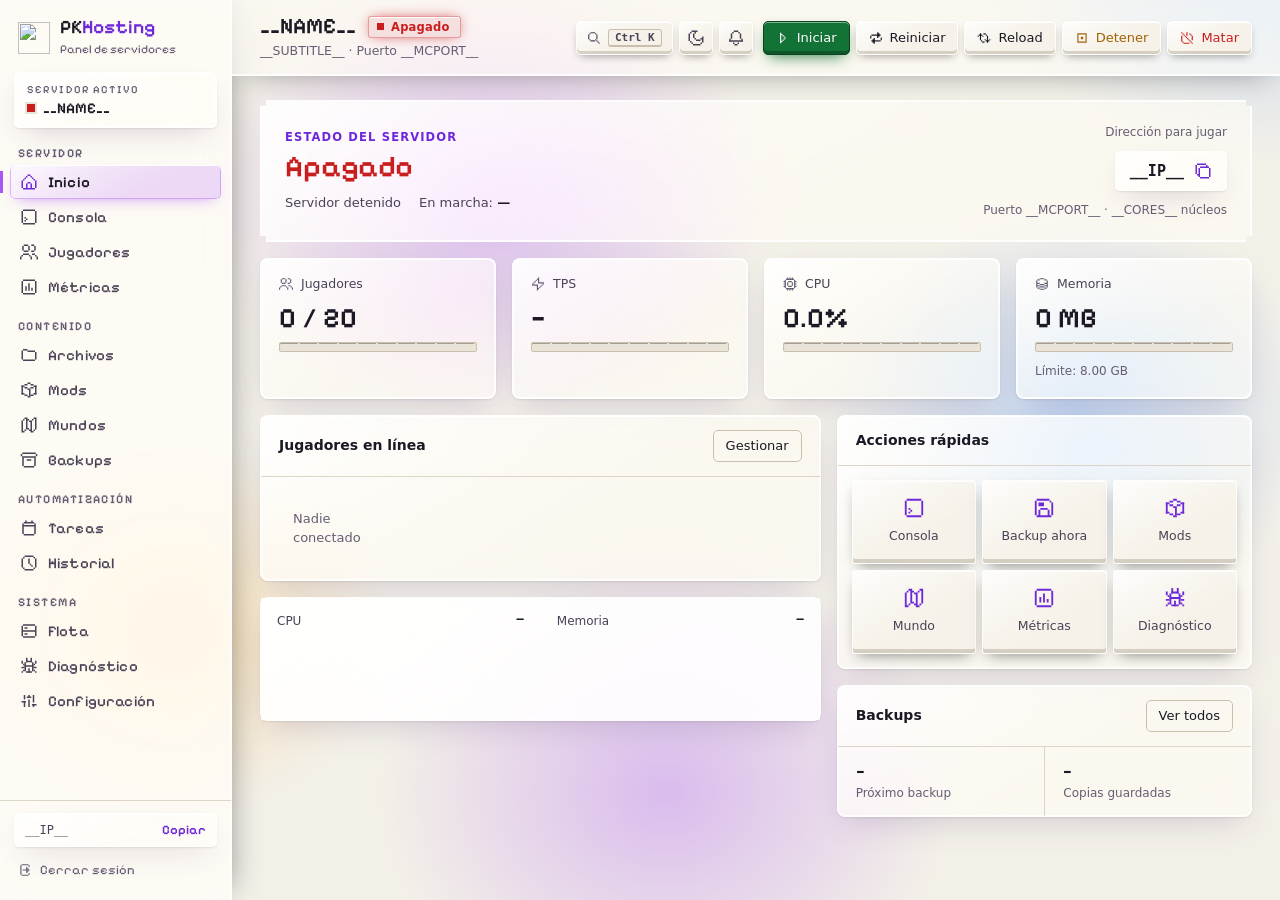
==== commit 9dc78fbf: "Amatista: armoniza el resto de pestañas y añade test de selectores Cristal, volumen y tipografía pix" ====
--- a/static/index.html
+++ b/static/index.html
@@ -275,7 +275,7 @@
         <div style="display:grid; grid-template-columns:repeat(3,1fr); gap:10px; margin-bottom:10px" id="modLists">
           <div><div style="font-size:11px;color:var(--text-dim);text-transform:uppercase;margin-bottom:4px">OPs</div><div id="modOps" style="font-size:12.5px">—</div></div>
           <div><div style="font-size:11px;color:var(--text-dim);text-transform:uppercase;margin-bottom:4px">Baneados</div><div id="modBans" style="font-size:12.5px">—</div></div>
-          <div><div style="font-size:11px;color:var(--text-dim);text-transform:uppercase;margin-bottom:4px">Whitelist <a onclick="wlToggle()" style="color:var(--accent-cyan);cursor:pointer" id="wlState"></a></div><div id="modWl" style="font-size:12.5px">—</div></div>
+          <div><div style="font-size:11px;color:var(--text-dim);text-transform:uppercase;margin-bottom:4px">Whitelist <a onclick="wlToggle()" style="color:var(--ac-text);cursor:pointer" id="wlState"></a></div><div id="modWl" style="font-size:12.5px">—</div></div>
         </div>
         <div style="display:flex; gap:8px; flex-wrap:wrap">
           <input id="wlName" class="tin" maxlength="16" placeholder="Añadir a whitelist" style="flex:1; min-width:160px" aria-label="Añadir a whitelist">
@@ -346,7 +346,7 @@
         </div>
         <div class="heat" id="heatMap" style="height:74px"></div>
         <div style="display:flex; justify-content:space-between; font-size:11px; color:var(--text-dim); margin-top:6px">
-          <span>menos</span><span><span style="color:var(--acsoft)">■</span> joins · <span style="color:#34d399">■</span> día con backup</span><span>más</span>
+          <span>menos</span><span><span style="color:var(--acsoft)">■</span> joins · <span style="color:var(--ok)">■</span> día con backup</span><span>más</span>
         </div>
       </div>
 
@@ -404,7 +404,7 @@
           <button class="btn-ghost" onclick="sparkAction('tps')">Ver TPS Spark</button>
           <button class="term-tool-btn" onclick="sparkAction('gc')">Forzar GC</button>
         </div>
-        <div id="sparkResultBox" style="display:none; background:var(--bg-terminal); border:1px solid var(--border-color); border-radius:10px; padding:14px; font-family:var(--font-mono); font-size:12px; white-space:pre-wrap; max-height:280px; overflow-y:auto; color:#d8b4fe"></div>
+        <div id="sparkResultBox" style="display:none; background:var(--bg-terminal); border:1px solid var(--border-color); border-radius:10px; padding:14px; font-family:var(--font-mono); font-size:12px; white-space:pre-wrap; max-height:280px; overflow-y:auto; color:var(--ac-text)"></div>
       </div>
     </div></div>
 
@@ -444,8 +444,8 @@
           <input class="mod-search" id="modSearch" placeholder="Buscar mod..." oninput="renderMods()" autocomplete="off" aria-label="Buscar mod...">
           <button class="btn-ghost" onclick="modBulk(true)">Activar todos</button>
           <button class="btn-ghost" onclick="modBulk(false)">Desactivar todos</button>
-          <button class="btn-ghost" onclick="toggleModrinthView()" style="color:#38bdf8; border-color:rgba(56,189,248,0.4)">🌐 Explorador Modrinth</button>
-          <button class="btn-ghost" onclick="modCheckUpdates(true)" style="color:#4ade80; border-color:rgba(74,222,80,0.4)">↻ Actualizaciones</button>
+          <button class="btn-ghost" onclick="toggleModrinthView()" style="color:var(--info); border-color:rgba(56,189,248,0.4)">🌐 Explorador Modrinth</button>
+          <button class="btn-ghost" onclick="modCheckUpdates(true)" style="color:var(--ok); border-color:rgba(74,222,80,0.4)">↻ Actualizaciones</button>
         </div>
         <div id="modUpdBar" style="font-size:12px; color:var(--text-dim); margin:6px 0"></div>
         <div class="file-list" id="modsList"><div class="file-row"><span class="file-name">Cargando mods...</span></div></div>
@@ -463,7 +463,7 @@
       <div class="legacy"><div id="fsEditModal" role="dialog" aria-modal="true" aria-label="Editor de archivos" style="display:none; position:fixed; inset:0; background:rgba(0,0,0,0.65); z-index:200; align-items:center; justify-content:center; padding:20px">
         <div style="background:var(--bg-card); border:1px solid var(--border-color); border-radius:12px; width:min(860px,100%); max-height:90vh; display:flex; flex-direction:column; overflow:hidden">
           <div style="display:flex; align-items:center; gap:10px; padding:12px 16px; border-bottom:1px solid var(--border-color)">
-            <span style="font-family:var(--font-mono); font-size:12.5px; color:#93c5fd; flex:1; overflow:hidden; text-overflow:ellipsis" id="fsEditPath">—</span>
+            <span style="font-family:var(--font-mono); font-size:12.5px; color:var(--info); flex:1; overflow:hidden; text-overflow:ellipsis" id="fsEditPath">—</span>
             <span id="fsEditStats" style="font-size:11px; color:var(--text-dim)">0 líneas</span>
             <button class="term-tool-btn" onclick="fsChangeFontSize(1)" title="Aumentar texto">A+</button>
             <button class="term-tool-btn" onclick="fsChangeFontSize(-1)" title="Reducir texto">A-</button>
@@ -485,7 +485,7 @@
           <div style="display:flex; justify-content:space-between; align-items:flex-start">
             <div>
               <div style="font-size:11px; color:var(--text-muted); font-weight:700">DIMENSIÓN 0</div>
-              <div style="font-size:18px; font-weight:800; color:#34d399; margin:4px 0">Overworld</div>
+              <div style="font-size:18px; font-weight:800; color:var(--ok); margin:4px 0">Overworld</div>
               <div style="font-size:11.5px; color:var(--text-dim)">Superficie principal</div>
             </div>
             <span class="mchip ld" id="dimOwRegions">0 regiones</span>
@@ -500,7 +500,7 @@
           <div style="display:flex; justify-content:space-between; align-items:flex-start">
             <div>
               <div style="font-size:11px; color:var(--text-muted); font-weight:700">DIMENSIÓN -1</div>
-              <div style="font-size:18px; font-weight:800; color:#f87171; margin:4px 0">The Nether</div>
+              <div style="font-size:18px; font-weight:800; color:var(--bad); margin:4px 0">The Nether</div>
               <div style="font-size:11.5px; color:var(--text-dim)">Inframundo (DIM-1)</div>
             </div>
             <span class="mchip ld" id="dimNetherRegions">0 regiones</span>
@@ -508,7 +508,7 @@
           <div style="margin-top:14px; display:flex; justify-content:space-between; align-items:center">
             <span style="font-size:18px; font-weight:800; color:var(--text-bright)" id="dimNetherSize">—</span>
             <div style="display:flex; gap:6px">
-              <button class="term-tool-btn" style="color:#f87171; border-color:#7f1d1d; font-size:11px" onclick="mcaResetDim('nether')">Reiniciar</button>
+              <button class="term-tool-btn" style="color:var(--bad); border-color:#7f1d1d; font-size:11px" onclick="mcaResetDim('nether')">Reiniciar</button>
               <button class="cmd-btn" style="padding:4px 12px; font-size:11.5px" onclick="selectMcaDim('nether')">Explorar</button>
             </div>
           </div>
@@ -526,7 +526,7 @@
           <div style="margin-top:14px; display:flex; justify-content:space-between; align-items:center">
             <span style="font-size:18px; font-weight:800; color:var(--text-bright)" id="dimEndSize">—</span>
             <div style="display:flex; gap:6px">
-              <button class="term-tool-btn" style="color:#f87171; border-color:#7f1d1d; font-size:11px" onclick="mcaResetDim('end')">Reiniciar</button>
+              <button class="term-tool-btn" style="color:var(--bad); border-color:#7f1d1d; font-size:11px" onclick="mcaResetDim('end')">Reiniciar</button>
               <button class="cmd-btn" style="padding:4px 12px; font-size:11.5px" onclick="selectMcaDim('end')">Explorar</button>
             </div>
           </div>
@@ -585,10 +585,10 @@
 
         <!-- Calculadora de Coordenadas -->
         <div style="background:rgba(168,85,247,0.06); border:1px solid rgba(168,85,247,0.2); border-radius:10px; padding:12px; margin-bottom:12px; margin-top:12px; display:flex; align-items:center; gap:12px; flex-wrap:wrap">
-          <span style="font-size:12px; font-weight:700; color:#d8b4fe">Calculadora de Coordenadas:</span>
+          <span style="font-size:12px; font-weight:700; color:var(--ac-text)">Calculadora de Coordenadas:</span>
           <input type="number" id="calcCoordX" class="tin" placeholder="Bloque X" style="width:110px; padding:6px 10px; font-size:12px" oninput="calcMcaFromCoords()" aria-label="Bloque X">
           <input type="number" id="calcCoordZ" class="tin" placeholder="Bloque Z" style="width:110px; padding:6px 10px; font-size:12px" oninput="calcMcaFromCoords()" aria-label="Bloque Z">
-          <span id="calcMcaResult" style="font-size:12.5px; font-family:var(--font-mono); color:#38bdf8">Introduce X y Z</span>
+          <span id="calcMcaResult" style="font-size:12.5px; font-family:var(--font-mono); color:var(--info)">Introduce X y Z</span>
           <button class="term-tool-btn" style="font-size:11px" onclick="selectCalculatedMca()">Marcar en lista</button>
         </div>
 
@@ -597,7 +597,7 @@
             <label style="font-size:12px; color:var(--text-muted); cursor:pointer; display:inline-flex; align-items:center; gap:6px"><input type="checkbox" id="mcaSelectAll" onchange="toggleSelectAllMca(this.checked)"> Seleccionar todos</label>
             <span id="mcaSelectedCount" style="font-size:12px; color:var(--acsoft); font-weight:700">0 regiones seleccionadas</span>
           </div>
-          <button class="cmd-btn danger" id="mcaDeleteBtn" style="background:#dc2626; color:var(--text-bright)" onclick="deleteSelectedMca()">Borrar regiones seleccionadas</button>
+          <button class="cmd-btn danger" id="mcaDeleteBtn" onclick="deleteSelectedMca()">Borrar regiones seleccionadas</button>
           <button class="term-tool-btn" id="mcaRestoreBtn" onclick="restoreSelectedChunks()" title="Restaura los chunks sueltos seleccionados desde sus .bak (servidor detenido)">Restaurar chunks (.bak)</button>
         </div>
 
@@ -942,10 +942,10 @@
     </div>
 
     <div id="pmLiveSection" style="background:rgba(255,255,255,0.03); border:1px solid var(--border-color); border-radius:12px; padding:12px; margin-bottom:14px">
-      <div style="font-size:12px; font-weight:700; color:#38bdf8; margin-bottom:6px">Estado en Vivo (RCON):</div>
+      <div style="font-size:12px; font-weight:700; color:var(--info); margin-bottom:6px">Estado en Vivo (RCON):</div>
       <div style="display:flex; justify-content:space-between; font-size:12.5px; flex-wrap:wrap; gap:8px">
         <span>Coordenadas: <b id="pmCoords" style="color:var(--text-bright); font-family:var(--font-mono)">—</b></span>
-        <span>Nivel Exp: <b id="pmLevel" style="color:#22c55e">—</b></span>
+        <span>Nivel Exp: <b id="pmLevel" style="color:var(--ok)">—</b></span>
       </div>
     </div>
 
--- a/static/app.css
+++ b/static/app.css
@@ -101,8 +101,8 @@
   --text: #1c1824;
   --text-2: #4a4256;
   --text-3: #665d73;
-  --ac-text: var(--ac2);
-  --ok: #15803d;
+  --ac-text: #6d28d9;
+  --ok: #137336;
   --warn: #a16207;
   --bad: #c81e1e;
   --info: #2648c4;
@@ -746,3 +746,158 @@
 }
 
 .inv-empty { grid-column: 1 / -1; padding: 0 2px 4px; text-align: left; }
+
+/* ════════════════════════════════════════════════════════════════
+   Profundidad y "liquid glass"
+   Fondo ambiental con luz amatista + superficies de cristal translúcido
+   (desenfoque, borde especular, brillo diagonal y sombras en capas).
+   Los botones, barras XP y ranuras conservan su bisel pixelado.
+   ════════════════════════════════════════════════════════════════ */
+:root {
+  --lg-fill: rgba(30, 24, 44, .50);
+  --lg-fill-strong: rgba(22, 18, 32, .74);
+  --lg-sheen: linear-gradient(150deg, rgba(255, 255, 255, .11) 0%, rgba(255, 255, 255, .03) 38%, rgba(255, 255, 255, 0) 60%);
+  --lg-rim: rgba(255, 255, 255, .10);
+  --lg-hi: rgba(255, 255, 255, .22);
+  --lg-blur: blur(20px) saturate(1.7);
+  --lg-depth: 0 1px 2px rgba(0, 0, 0, .4), 0 12px 32px -10px rgba(0, 0, 0, .55);
+  --lg-lift: 0 2px 4px rgba(0, 0, 0, .4), 0 22px 44px -14px rgba(var(--ac-rgb), .35);
+  --blob-a: rgba(var(--ac-rgb), .46);
+  --blob-b: rgba(56, 120, 255, .34);
+  --blob-c: rgba(34, 197, 140, .22);
+}
+body[data-theme="light"] {
+  --lg-fill: rgba(255, 253, 248, .58);
+  --lg-fill-strong: rgba(255, 253, 248, .82);
+  --lg-sheen: linear-gradient(150deg, rgba(255, 255, 255, .85) 0%, rgba(255, 255, 255, .25) 40%, rgba(255, 255, 255, 0) 62%);
+  --lg-rim: rgba(255, 255, 255, .8);
+  --lg-hi: rgba(255, 255, 255, 1);
+  --lg-depth: 0 1px 2px rgba(60, 45, 20, .10), 0 12px 30px -10px rgba(80, 55, 120, .22);
+  --lg-lift: 0 2px 4px rgba(60, 45, 20, .12), 0 22px 44px -14px rgba(var(--ac-rgb), .38);
+  --blob-a: rgba(var(--ac-rgb), .34);
+  --blob-b: rgba(80, 150, 255, .30);
+  --blob-c: rgba(250, 190, 90, .32);
+}
+
+/* Luz ambiental detrás de todo: es lo que el cristal desenfoca */
+body::before {
+  content: ""; position: fixed; inset: 0; z-index: -1; pointer-events: none;
+  background:
+    radial-gradient(34vmax 26vmax at 38% 22%, var(--blob-a), transparent 66%),
+    radial-gradient(30vmax 24vmax at 84% 46%, var(--blob-b), transparent 66%),
+    radial-gradient(34vmax 28vmax at 52% 88%, var(--blob-a), transparent 66%),
+    radial-gradient(26vmax 22vmax at 14% 70%, var(--blob-c), transparent 66%),
+    radial-gradient(40vmax 32vmax at 100% -10%, var(--blob-b), transparent 62%),
+    var(--bg);
+}
+body { background: transparent; }
+
+/* Superficies de cristal */
+.card, .kpi, .hero, .server-selector, .ip-chip, .ip-big,
+.toast, .mc-frame, dialog.pk-dialog, .cp-box {
+  background: var(--lg-sheen), var(--lg-fill);
+  -webkit-backdrop-filter: var(--lg-blur);
+  backdrop-filter: var(--lg-blur);
+  border-color: var(--lg-rim);
+  box-shadow: inset 0 1px 0 var(--lg-hi), inset 0 0 0 1px var(--lg-rim), var(--lg-depth);
+}
+.mc-frame, dialog.pk-dialog, .cp-box, .toast {
+  background: var(--lg-sheen), var(--lg-fill-strong);
+  box-shadow: inset 0 1px 0 var(--lg-hi), inset 0 0 0 2px rgba(var(--ac-rgb), .5), var(--lg-depth), 0 24px 60px rgba(0, 0, 0, .45);
+}
+.toast { border-left: 4px solid var(--tk); }
+.ip-big, .ip-chip { background: var(--lg-sheen), var(--lg-fill-strong); }
+
+aside.sidebar {
+  background: var(--lg-fill-strong);
+  -webkit-backdrop-filter: var(--lg-blur);
+  backdrop-filter: var(--lg-blur);
+  border-right-color: var(--lg-rim);
+  box-shadow: inset -1px 0 0 var(--lg-rim), 8px 0 30px -12px rgba(0, 0, 0, .45);
+}
+.topbar {
+  background: var(--lg-fill);
+  -webkit-backdrop-filter: var(--lg-blur);
+  backdrop-filter: var(--lg-blur);
+  border-bottom-color: var(--lg-rim);
+  box-shadow: inset 0 -1px 0 var(--lg-rim), 0 10px 30px -14px rgba(0, 0, 0, .4);
+}
+.spark { background: transparent; }
+.spark-grid { background: var(--lg-rim); }
+
+/* Elevación al pasar: las tarjetas flotan y toman luz del acento */
+.kpi, .card { transition: transform .18s var(--ease), box-shadow .18s var(--ease); }
+.kpi:hover { transform: translateY(-2px); box-shadow: inset 0 1px 0 var(--lg-hi), inset 0 0 0 1px rgba(var(--ac-rgb), .35), var(--lg-lift); }
+
+/* Botones y ranuras: bloques con volumen (cristal + bisel) */
+.btn, .tool-btn, .term-tool-btn, .pbtn:not(.pbtn-start), .hot-slot, .server-switcher select {
+  background: var(--lg-sheen), var(--surface-2);
+  border-color: var(--lg-rim);
+  box-shadow: inset 0 1px 0 var(--lg-hi), inset 0 -3px 0 var(--bevel-lo), 0 4px 10px -4px rgba(0, 0, 0, .45);
+}
+.btn:hover, .tool-btn:hover, .term-tool-btn:hover, .pbtn:hover:not(:disabled) { background: var(--lg-sheen), var(--surface-3); }
+.hot-slot { box-shadow: inset 0 1px 0 var(--lg-hi), inset 0 -4px 0 var(--bevel-lo), 0 6px 14px -6px rgba(0, 0, 0, .5); }
+.hot-slot:hover { transform: translateY(-2px); box-shadow: inset 0 1px 0 var(--lg-hi), inset 0 -4px 0 var(--bevel-lo), 0 10px 22px -8px rgba(var(--ac-rgb), .55); }
+.hot-slot:active { transform: translateY(1px); box-shadow: inset 0 1px 0 var(--lg-hi), inset 0 -1px 0 var(--bevel-lo); }
+.cmd-btn, .btn-primary {
+  background: linear-gradient(180deg, rgba(255, 255, 255, .28), rgba(255, 255, 255, 0) 55%), var(--ac2);
+  box-shadow: inset 0 1px 0 rgba(255, 255, 255, .4), inset 0 -3px 0 rgba(0, 0, 0, .3), 0 6px 16px -6px rgba(var(--ac-rgb), .7);
+}
+.pbtn-start { box-shadow: inset 0 1px 0 rgba(255, 255, 255, .45), inset 0 -3px 0 rgba(0, 0, 0, .25), 0 6px 16px -6px var(--ok); }
+.inv-slot { background: rgba(0, 0, 0, .22); box-shadow: inset 2px 2px 0 rgba(0, 0, 0, .35), inset -1px -1px 0 var(--lg-rim); }
+body[data-theme="light"] .inv-slot { background: rgba(60, 45, 20, .06); }
+.nav-item.active {
+  background: var(--lg-sheen), rgba(var(--ac-rgb), .2);
+  box-shadow: inset 0 1px 0 var(--lg-hi), inset 0 0 0 1px rgba(var(--ac-rgb), .4), 0 6px 16px -8px rgba(var(--ac-rgb), .7);
+}
+.nav-item:hover:not(.active) { background: var(--lg-sheen), rgba(255, 255, 255, .05); }
+.status-pill { box-shadow: inset 0 1px 0 var(--lg-hi), 0 0 14px -4px currentColor; }
+
+/* Barra lateral con tipografía pixel */
+.nav-item { font: 500 15px/1.2 var(--font-pixel); letter-spacing: .01em; padding: 8px 10px; }
+.nav-item.active { font-weight: 600; }
+.nav-group { font: 600 12px var(--font-pixel); letter-spacing: .12em; }
+.server-label { font: 500 11px var(--font-pixel); letter-spacing: .1em; }
+.server-title { font: 600 15px var(--font-pixel); }
+.brand-sub { font-family: var(--font-pixel); font-size: 12px; }
+.logout-btn, .copy-badge { font-family: var(--font-pixel); font-size: 13px; }
+
+/* Los alias de legacy.css se resuelven en <body>, donde el tema claro redefine los tokens */
+body {
+  --bg-main: var(--bg); --bg-sidebar: var(--bg-sunken); --bg-card: var(--surface);
+  --bg-card-hover: var(--surface-2); --bg-terminal: var(--bg-sunken);
+  --border-color: var(--line); --border-subtle: var(--line);
+  --text-main: var(--text); --text-muted: var(--text-2); --text-dim: var(--text-3); --text-bright: var(--text);
+  --glass-bg: var(--surface); --glass-border: var(--line); --glass-shadow: var(--shadow-1);
+}
+
+/* ── Pestañas con marcado antiguo: mismo cristal, volumen y tipografía ── */
+.legacy .scard, .legacy .chart-card, .legacy .system-details-card, .legacy .file-list,
+.legacy .dim-card, .legacy .mr-card, .legacy .p-stat-card, .legacy .glass-card {
+  background: var(--lg-sheen), var(--lg-fill);
+  -webkit-backdrop-filter: var(--lg-blur);
+  backdrop-filter: var(--lg-blur);
+  border-color: var(--lg-rim);
+  border-radius: var(--r-lg);
+  box-shadow: inset 0 1px 0 var(--lg-hi), inset 0 0 0 1px var(--lg-rim), var(--lg-depth);
+}
+.legacy .scard { transition: transform .18s var(--ease), box-shadow .18s var(--ease); }
+.legacy .scard:hover { transform: translateY(-2px); box-shadow: inset 0 1px 0 var(--lg-hi), inset 0 0 0 1px rgba(var(--ac-rgb), .35), var(--lg-lift); }
+.legacy .chart-title, .legacy h3, .legacy .card-title { font-family: var(--font-pixel); font-weight: 600; letter-spacing: .01em; }
+.legacy .scard-val { font-family: var(--font-pixel); }
+.legacy .btn-ghost, .legacy .term-tool-btn, .legacy .icon-btn:hover {
+  border-radius: var(--r);
+}
+.legacy .term-tool-btn, .legacy .btn-ghost {
+  box-shadow: inset 0 1px 0 var(--lg-hi), inset 0 -3px 0 var(--bevel-lo), 0 4px 10px -4px rgba(0, 0, 0, .45);
+}
+.legacy .term-tool-btn:active, .legacy .btn-ghost:active { transform: translateY(1px); box-shadow: inset 0 1px 0 var(--lg-hi), inset 0 -1px 0 var(--bevel-lo); }
+
+.cmd-btn.danger, .btn-danger, .legacy .cmd-btn.danger { background: color-mix(in srgb, var(--bad) 88%, #000); color: #fff; }
+
+/* Ajustes finales de responsive con la tipografía pixel */
+.inv-slot { aspect-ratio: auto; min-height: 88px; }
+@media (max-width: 768px) {
+  .nav-item { font-size: 11px; min-width: 76px; white-space: nowrap; letter-spacing: 0; padding: 6px 6px; }
+  .inv { grid-template-columns: repeat(5, minmax(0, 1fr)); }
+}
--- a/static/legacy.css
+++ b/static/legacy.css
@@ -422,7 +422,7 @@
 .legacy canvas {
   width: 100% !important;
   height: 200px !important;
-  background: rgba(0,0,0,0.25);
+  background: var(--bg-sunken);
   border-radius: 8px;
 }
 .legacy .system-details-card {
@@ -500,7 +500,7 @@
 .legacy .seg button { background: transparent; border: 0; color: var(--text-muted); font-size: 12px; font-weight: 600; padding: 6px 12px; border-radius: 6px; cursor: pointer; font-family: inherit; transition: all 0.15s; }
 .legacy .seg button:hover { color: var(--text-main); }
 .legacy .seg button.on { background: linear-gradient(135deg, var(--ac), var(--ac2)); color: #fff; box-shadow: 0 2px 10px rgba(var(--ac-rgb),0.4); }
-.legacy .btn-ghost { display: inline-flex; align-items: center; gap: 6px; background: rgba(var(--ac-rgb),0.1); border: 1px solid rgba(var(--ac-rgb),0.4); color: #d8b4fe; font-size: 12px; font-weight: 600; padding: 7px 14px; border-radius: 8px; cursor: pointer; font-family: inherit; transition: all 0.15s; }
+.legacy .btn-ghost { display: inline-flex; align-items: center; gap: 6px; background: rgba(var(--ac-rgb),0.1); border: 1px solid rgba(var(--ac-rgb),0.4); color: var(--ac-text); font-size: 12px; font-weight: 600; padding: 7px 14px; border-radius: 8px; cursor: pointer; font-family: inherit; transition: all 0.15s; }
 .legacy .btn-ghost:hover { background: rgba(var(--ac-rgb),0.25); color: #fff; border-color: var(--ac); }
 .legacy .mods-head { display: flex; align-items: center; gap: 10px; flex-wrap: wrap; margin-bottom: 10px; }
 .legacy .mods-head h3 { font-size: 14px; margin: 0; }
@@ -525,10 +525,10 @@
 .legacy .mod-meta { display: flex; align-items: center; gap: 6px; margin-top: 4px; font-size: 11px; color: var(--text-dim); }
 .legacy .mchip { font-size: 10px; font-weight: 800; letter-spacing: 0.03em; padding: 1px 8px; border-radius: 999px; border: 1px solid; white-space: nowrap; }
 .legacy .mchip.ver { color: #93c5fd; border-color: rgba(147,197,253,0.35); background: rgba(147,197,253,0.08); }
-.legacy .mchip.ld { color: #d8b4fe; border-color: rgba(216,180,254,0.35); background: rgba(var(--ac-rgb),0.1); }
+.legacy .mchip.ld { color: var(--ac-text); border-color: rgba(var(--ac-rgb),0.4); background: rgba(var(--ac-rgb),0.1); }
 .legacy .mod-state { font-size: 10.5px; font-weight: 800; letter-spacing: 0.08em; width: 28px; text-align: right; flex-shrink: 0; }
-.legacy .mod-state.s-on { color: #4ade80; text-shadow: 0 0 8px rgba(34,197,94,0.6); }
-.legacy .mod-state.s-off { color: #64748b; }
+.legacy .mod-state.s-on { color: var(--ok); }
+.legacy .mod-state.s-off { color: var(--text-3); }
 .legacy .msw { position: relative; width: 46px; height: 26px; border-radius: 999px; border: 1px solid rgba(255,255,255,0.14); background: rgba(255,255,255,0.08); cursor: pointer; flex-shrink: 0; padding: 0; transition: background 0.25s var(--ease-apple), border-color 0.25s, box-shadow 0.25s, filter 0.15s; }
 .legacy .msw::after { content: ''; position: absolute; top: 2px; left: 2px; width: 20px; height: 20px; border-radius: 50%; background: #fff; box-shadow: 0 2px 6px rgba(0,0,0,0.45); transition: transform 0.28s cubic-bezier(0.34,1.65,0.4,1); }
 .legacy .msw:hover { filter: brightness(1.15); }
@@ -636,7 +636,7 @@
 .legacy .nav-item:hover { background: rgba(var(--ac-rgb),0.10); color: var(--text-main); }
 .legacy .nav-item.active {
   background: linear-gradient(120deg, rgba(var(--ac-rgb),0.22), rgba(139,92,246,0.10));
-  color: #d8b4fe;
+  color: var(--ac-text);
   font-weight: 600;
   border-left: 3px solid var(--ac);
   box-shadow: inset 0 1px 0 rgba(255,255,255,0.12);
@@ -667,8 +667,8 @@
 }
 .legacy .cmd-btn:hover { background: linear-gradient(135deg, var(--acsoft), #8b5cf6); box-shadow: 0 6px 22px rgba(var(--ac-rgb),0.55), inset 0 1px 0 rgba(255,255,255,0.35); }
 .legacy .term-tool-btn { border-radius: 10px; transition: all 0.25s var(--ease-apple); }
-.legacy .term-tool-btn:hover { border-color: rgba(var(--ac-rgb),0.5); color: #d8b4fe; }
-.legacy .icon-btn:hover { border-color: rgba(var(--ac-rgb),0.5); color: #d8b4fe; }
+.legacy .term-tool-btn:hover { border-color: rgba(var(--ac-rgb),0.5); color: var(--ac-text); }
+.legacy .icon-btn:hover { border-color: rgba(var(--ac-rgb),0.5); color: var(--ac-text); }
 .legacy .cmd-input:focus, .legacy textarea:focus, .legacy select:focus, .legacy input[type="text"]:focus {
   outline: none;
   border-color: rgba(var(--ac-rgb),0.6) !important;
@@ -679,7 +679,7 @@
 .legacy .terminal-body::-webkit-scrollbar-thumb, .legacy .file-list::-webkit-scrollbar-thumb { background: rgba(var(--ac-rgb),0.35); border-radius: 4px; }
 .legacy .scard-bar-fill { background: linear-gradient(90deg, var(--ac2), var(--acsoft)); }
 .legacy .cmd-prompt { color: var(--accent-soft); }
-.legacy .ip-chip { border-radius: var(--r-md); color: #d8b4fe; }
+.legacy .ip-chip { border-radius: var(--r-md); color: var(--ac-text); }
 .legacy .ip-chip:hover { border-color: rgba(var(--ac-rgb),0.55); }
 .legacy .copy-badge { background: rgba(var(--ac-rgb),0.22); color: #e9d5ff; }
 .legacy .file-row { transition: background 0.25s var(--ease-apple); }
@@ -715,7 +715,7 @@
   border-radius: 999px;
   font-variant-numeric: tabular-nums;
 }
-.legacy canvas { filter: drop-shadow(0 0 10px rgba(139,92,246,0.25)); }
+
 .legacy .orbs { position: fixed; inset: 0; overflow: hidden; pointer-events: none; z-index: 0; }
 .legacy .orbs i { position: absolute; width: 44vmax; height: 44vmax; border-radius: 50%; filter: blur(90px); opacity: 0.5; }
 .legacy .orbs i:first-child { left: -12vmax; top: -14vmax; background: radial-gradient(circle, rgba(124,58,237,0.5), transparent 65%); animation: orb-a 14s ease-in-out infinite alternate; }
@@ -740,7 +740,7 @@
 .legacy .heat-cell:hover { transform: scaleY(1.08); }
 .legacy .heat-cell.has-bk { border-color: rgba(52,211,153,0.55); }
 .legacy .dur { display: inline-flex; align-items: stretch; border: 1px solid var(--border-color); border-radius: 8px; overflow: hidden; background: var(--bg-terminal); }
-.legacy .dur button { background: rgba(var(--ac-rgb),0.12); color: #d8b4fe; border: 0; width: 30px; font-size: 15px; cursor: pointer; }
+.legacy .dur button { background: rgba(var(--ac-rgb),0.12); color: var(--ac-text); border: 0; width: 30px; font-size: 15px; cursor: pointer; }
 .legacy .dur button:hover { background: rgba(var(--ac-rgb),0.3); }
 .legacy .dur input { width: 56px; text-align: center; background: transparent; border: 0; color: #fff; font-family: var(--font-mono); font-size: 12.5px; padding: 9px 2px; outline: none; }
 .legacy .p-avatar { width: 28px; height: 28px; border-radius: 6px; vertical-align: middle; background: #1a102f; box-shadow: 0 2px 6px rgba(0,0,0,0.45); flex-shrink: 0; image-rendering: pixelated; }
@@ -795,14 +795,14 @@
 .legacy .worldmap-toolbar { display: flex; align-items: center; gap: 10px; flex-wrap: wrap; margin-bottom: 10px; }
 .legacy .worldmap-legend { display: flex; align-items: center; gap: 12px; flex-wrap: wrap; font-size: 11px; color: var(--text-dim); }
 .legacy .worldmap-legend .lm-sw { display: inline-block; width: 12px; height: 12px; border-radius: 3px; margin-right: 4px; vertical-align: -1px; }
-.legacy #worldMapCanvas { width: 100% !important; height: clamp(420px, 58vh, 640px) !important; display: block; border: 1px solid var(--border-color); border-radius: 10px; background: #06060b radial-gradient(circle at 50% 50%, rgba(var(--ac-rgb),0.06), transparent 70%); cursor: grab; touch-action: none; }
+.legacy #worldMapCanvas { width: 100% !important; height: clamp(420px, 58vh, 640px) !important; display: block; border: 1px solid var(--border-color); border-radius: 10px; background: var(--bg-sunken) radial-gradient(circle at 50% 50%, rgba(var(--ac-rgb),0.06), transparent 70%); cursor: grab; touch-action: none; }
 .legacy #worldMapCanvas:active { cursor: grabbing; }
 .legacy #mcaMapCard.map-full { position: fixed; inset: 12px; z-index: 500; overflow-y: auto; margin: 0; box-shadow: 0 24px 80px rgba(0,0,0,0.8), 0 0 40px rgba(var(--ac-rgb),0.25); }
 .legacy #mcaMapCard.map-full #worldMapCanvas { height: calc(100vh - 300px) !important; min-height: 420px; }
 .legacy #worldMapTip { position: absolute; pointer-events: none; display: none; background: #0c0817; border: 1px solid rgba(var(--ac-rgb),0.5); border-radius: 8px; padding: 8px 10px; font-size: 11.5px; font-family: var(--font-mono); color: #e9d5ff; z-index: 50; box-shadow: 0 8px 24px rgba(0,0,0,0.6); white-space: nowrap; }
 .legacy #regionDetail { display: none; margin-top: 10px; background: rgba(var(--ac-rgb),0.05); border: 1px solid rgba(var(--ac-rgb),0.25); border-radius: 10px; padding: 12px; }
 .legacy #regionChunks { display: grid; grid-template-columns: repeat(32, 1fr); gap: 1px; margin-top: 8px; max-width: 384px; }
-.legacy #regionPreview { width: 100% !important; max-width: 384px; height: auto !important; aspect-ratio: 1; display: block; border-radius: 8px; border: 1px solid var(--border-color); background: #06060b; margin-top: 8px; }
+.legacy #regionPreview { width: 100% !important; max-width: 384px; height: auto !important; aspect-ratio: 1; display: block; border-radius: 8px; border: 1px solid var(--border-color); background: var(--bg-sunken); margin-top: 8px; }
 .legacy #regionChunks .chk { aspect-ratio: 1; border-radius: 1px; background: rgba(255,255,255,0.06); min-width: 0; }
 .legacy #regionChunks .chk.full { background: #34d399; }
 .legacy #regionChunks .chk.empty { background: rgba(255,255,255,0.05); }
@@ -917,7 +917,7 @@
 .legacy .pk-dialog-msg { white-space: pre-line; font-size: 14px; line-height: 1.5; display: flex; flex-direction: column; gap: 10px; }
 .legacy .pk-dialog-lbl { font-size: 12.5px; color: var(--text-muted); display: flex; flex-direction: column; gap: 6px; }
 .legacy .pk-dialog-actions { display: flex; justify-content: flex-end; gap: 8px; }
-.legacy .cmd-btn.danger { background: #b91c1c; border-color: #ef4444; color: #fff; }
+.legacy .cmd-btn.danger { border-color: color-mix(in srgb, var(--bad) 70%, #000); }
 .legacy .cmd-btn:disabled { opacity: .45; cursor: not-allowed; }
 body[data-theme="light"] .legacy .cp-box, body[data-theme="light"] .legacy #notifDropdown { background: #fff; border-color: var(--border-color); box-shadow: 0 16px 50px rgba(60,40,120,.22); }
 body[data-theme="light"] .legacy .cp-input, body[data-theme="light"] .legacy .notif-header { color: var(--text-main); }
@@ -933,7 +933,7 @@
   .legacy .header-actions, .legacy .power-btn-group { flex-wrap: wrap; }
 }
 @media (max-width: 768px) {
-  .legacy [style*="repeat(3, .legacy 1fr)"], .legacy [style*="repeat(3, .legacy 1fr)"] { grid-template-columns: 1fr !important; }
+  .legacy [style*="repeat(3, 1fr)"], .legacy [style*="repeat(3, 1fr)"] { grid-template-columns: 1fr !important; }
   .legacy .stats-cards { grid-template-columns: repeat(2, 1fr) !important; }
 }
 .legacy .terminal-topbar-tools { flex-wrap: wrap; }
@@ -953,39 +953,5 @@
 body[data-theme="light"] .legacy .terminal-body { color: #2d2447; }
 body[data-theme="light"] .legacy .cmd-prompt { color: #6d28d9; }
 body[data-theme="light"] .legacy .mchip.ld { color: #6d28d9; }
-body[data-theme="light"] .legacy .btn-ghost[style*="#38bdf8"] { color: #0369a1 !important; }
-body[data-theme="light"] .legacy .btn-ghost[style*="#4ade80"] { color: #15803d !important; }
-body[data-theme="light"] .legacy .file-row a[style*="93c5fd"], body[data-theme="light"] .legacy .fs-crumb a { color: #1d4ed8 !important; }
-body[data-theme="light"] .legacy .tab-content [style*="color:#fff"] { color: var(--text-main) !important; }
-body[data-theme="light"] .legacy .tab-content [style*="color: #fff"] { color: var(--text-main) !important; }
-body[data-theme="light"] .legacy .tab-content [style*="color:#ffffff"] { color: var(--text-main) !important; }
-body[data-theme="light"] .legacy .tab-content [style*="color: #ffffff"] { color: var(--text-main) !important; }
-body[data-theme="light"] .legacy .tab-content [style*="color:#e2e8f0"] { color: var(--text-main) !important; }
-body[data-theme="light"] .legacy .tab-content [style*="color: #e2e8f0"] { color: var(--text-main) !important; }
-body[data-theme="light"] .legacy .tab-content [style*="color:#cbd5e1"] { color: var(--text-muted) !important; }
-body[data-theme="light"] .legacy .tab-content [style*="color: #cbd5e1"] { color: var(--text-muted) !important; }
-body[data-theme="light"] .legacy .tab-content [style*="color:#f1f5f9"] { color: var(--text-main) !important; }
-body[data-theme="light"] .legacy .tab-content [style*="color: #f1f5f9"] { color: var(--text-main) !important; }
-body[data-theme="light"] .legacy .tab-content [style*="color:#e9d5ff"] { color: #6d28d9 !important; }
-body[data-theme="light"] .legacy .tab-content [style*="color: #e9d5ff"] { color: #6d28d9 !important; }
-body[data-theme="light"] .legacy .tab-content [style*="color:#d8b4fe"] { color: #6d28d9 !important; }
-body[data-theme="light"] .legacy .tab-content [style*="color: #d8b4fe"] { color: #6d28d9 !important; }
-body[data-theme="light"] .legacy .tab-content [style*="color:#4ade80"] { color: #15803d !important; }
-body[data-theme="light"] .legacy .tab-content [style*="color: #4ade80"] { color: #15803d !important; }
-body[data-theme="light"] .legacy .tab-content [style*="color:#34d399"] { color: #047857 !important; }
-body[data-theme="light"] .legacy .tab-content [style*="color: #34d399"] { color: #047857 !important; }
-body[data-theme="light"] .legacy .tab-content [style*="color:#fbbf24"] { color: #b45309 !important; }
-body[data-theme="light"] .legacy .tab-content [style*="color: #fbbf24"] { color: #b45309 !important; }
-body[data-theme="light"] .legacy .tab-content [style*="color:#f87171"] { color: #b91c1c !important; }
-body[data-theme="light"] .legacy .tab-content [style*="color: #f87171"] { color: #b91c1c !important; }
-body[data-theme="light"] .legacy .tab-content [style*="color:#93c5fd"] { color: #1d4ed8 !important; }
-body[data-theme="light"] .legacy .tab-content [style*="color: #93c5fd"] { color: #1d4ed8 !important; }
-body[data-theme="light"] .legacy .tab-content [style*="color:#38bdf8"] { color: #0369a1 !important; }
-body[data-theme="light"] .legacy .tab-content [style*="color: #38bdf8"] { color: #0369a1 !important; }
-body[data-theme="light"] .legacy .tab-content [style*="color:#a78bfa"] { color: #6d28d9 !important; }
-body[data-theme="light"] .legacy .tab-content [style*="color: #a78bfa"] { color: #6d28d9 !important; }
-body[data-theme="light"] .legacy .tab-content [style*="color:#c084fc"] { color: #6d28d9 !important; }
-body[data-theme="light"] .legacy .tab-content [style*="color: #c084fc"] { color: #6d28d9 !important; }
+.legacy .file-row a, .legacy .fs-crumb a { color: var(--info); }
 body[data-theme="light"] .legacy .dur button, body[data-theme="light"] .legacy .dur input { color: var(--text-main); }
-body[data-theme="light"] .legacy .scard[style*="color"] * { }
-body[data-theme="light"] .legacy .tab-content [style*="color:var(--acsoft)"], body[data-theme="light"] .legacy .tab-content [style*="color: var(--acsoft)"] { color: #6d28d9 !important; }
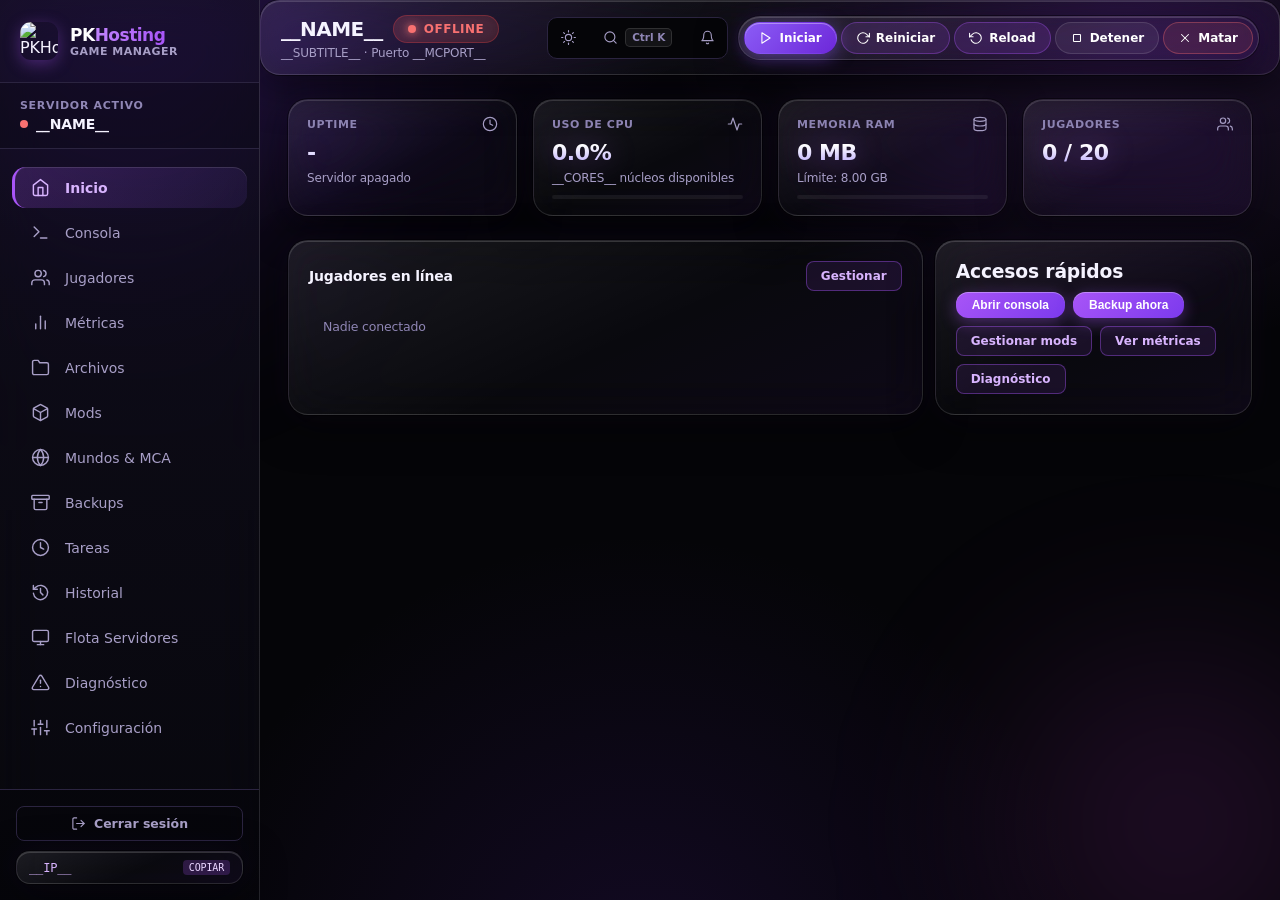
==== commit 93844e7d: "Merge pull request #3 from ItsYusei99/mejoras/fase-1 Mejoras del panel: seguridad, backups, diseño, " ====
--- a/static/index.html
+++ b/static/index.html
@@ -3,35 +3,35 @@
 <head>
 <meta charset="utf-8">
 <meta name="viewport" content="width=device-width,initial-scale=1">
-<title>PKHosting — __NAME__</title>
+<title>PKHosting Panel — __NAME__</title>
 <link rel="manifest" href="/manifest.webmanifest">
-<meta name="theme-color" content="#0e0c12">
+<meta name="theme-color" content="#0a0a13">
 <link rel="icon" href="/icon.svg" type="image/svg+xml">
 <link rel="apple-touch-icon" href="/icon.svg">
 <meta name="mobile-web-app-capable" content="yes">
 <meta name="apple-mobile-web-app-capable" content="yes">
 <meta name="apple-mobile-web-app-status-bar-style" content="black-translucent">
-<link rel="preload" href="/static/pixelify.ttf" as="font" type="font/ttf" crossorigin>
 <script>if('serviceWorker' in navigator){navigator.serviceWorker.register('/sw.js').catch(()=>{});}</script>
 <script>window.onerror=function(){/* noop: sin telemetría */};</script>
 <link rel="stylesheet" href="/static/app.css?server=__SRV__&v=__V__">
-<link rel="stylesheet" href="/static/legacy.css?server=__SRV__&v=__V__">
 </head>
 <body>
 <a class="skip-link" href="#main">Saltar al contenido</a>
+<div class="orbs" aria-hidden="true"><i></i><i></i></div>
 <div id="scrollProgress"></div>
 
-<aside class="sidebar">
-  <div class="brand">
-    <img src="/icon.svg" alt="">
+<!-- SIDEBAR -->
+<aside>
+  <div class="sidebar-header">
+    <div class="brand-icon"><img src="/icon.svg" alt="PKHosting"></div>
     <div>
       <div class="brand-name">PK<span>Hosting</span></div>
-      <div class="brand-sub">Panel de servidores</div>
+      <div class="brand-sub">Game Manager</div>
     </div>
   </div>
 
   <div class="server-selector">
-    <div class="server-label">Servidor activo</div>
+    <div class="server-label">Servidor Activo</div>
     <div class="server-title">
       <span class="mini-dot" id="sideDot"></span>
       <span>__NAME__</span>
@@ -39,233 +39,244 @@
   </div>
 
   <nav role="tablist" aria-label="Secciones del panel" aria-orientation="vertical">
-    <div class="nav-group" role="presentation">Servidor</div>
-    <button type="button" class="nav-item active" role="tab" data-tab="home" aria-controls="tab-home" aria-selected="true" onclick="switchTab('home')"><svg class="ico" aria-hidden="true"><use href="/static/icons.svg?v=__V__#i-home"/></svg>Inicio</button>
-    <button type="button" class="nav-item" role="tab" data-tab="console" aria-controls="tab-console" aria-selected="false" onclick="switchTab('console')"><svg class="ico" aria-hidden="true"><use href="/static/icons.svg?v=__V__#i-terminal"/></svg>Consola</button>
-    <button type="button" class="nav-item" role="tab" data-tab="players" aria-controls="tab-players" aria-selected="false" onclick="switchTab('players')"><svg class="ico" aria-hidden="true"><use href="/static/icons.svg?v=__V__#i-users"/></svg>Jugadores</button>
-    <button type="button" class="nav-item" role="tab" data-tab="metrics" aria-controls="tab-metrics" aria-selected="false" onclick="switchTab('metrics')"><svg class="ico" aria-hidden="true"><use href="/static/icons.svg?v=__V__#i-chart"/></svg>Métricas</button>
-    <div class="nav-group" role="presentation">Contenido</div>
-    <button type="button" class="nav-item" role="tab" data-tab="files" aria-controls="tab-files" aria-selected="false" onclick="switchTab('files')"><svg class="ico" aria-hidden="true"><use href="/static/icons.svg?v=__V__#i-folder"/></svg>Archivos</button>
-    <button type="button" class="nav-item" role="tab" data-tab="mods" aria-controls="tab-mods" aria-selected="false" onclick="switchTab('mods')"><svg class="ico" aria-hidden="true"><use href="/static/icons.svg?v=__V__#i-box"/></svg>Mods</button>
-    <button type="button" class="nav-item" role="tab" data-tab="worlds" aria-controls="tab-worlds" aria-selected="false" onclick="switchTab('worlds')"><svg class="ico" aria-hidden="true"><use href="/static/icons.svg?v=__V__#i-map"/></svg>Mundos</button>
-    <button type="button" class="nav-item" role="tab" data-tab="backups" aria-controls="tab-backups" aria-selected="false" onclick="switchTab('backups')"><svg class="ico" aria-hidden="true"><use href="/static/icons.svg?v=__V__#i-archive"/></svg>Backups</button>
-    <div class="nav-group" role="presentation">Automatización</div>
-    <button type="button" class="nav-item" role="tab" data-tab="tasks" aria-controls="tab-tasks" aria-selected="false" onclick="switchTab('tasks')"><svg class="ico" aria-hidden="true"><use href="/static/icons.svg?v=__V__#i-calendar"/></svg>Tareas</button>
-    <button type="button" class="nav-item" role="tab" data-tab="history" aria-controls="tab-history" aria-selected="false" onclick="switchTab('history')"><svg class="ico" aria-hidden="true"><use href="/static/icons.svg?v=__V__#i-clock"/></svg>Historial</button>
-    <div class="nav-group" role="presentation">Sistema</div>
-    <button type="button" class="nav-item" role="tab" data-tab="fleet" aria-controls="tab-fleet" aria-selected="false" onclick="switchTab('fleet')"><svg class="ico" aria-hidden="true"><use href="/static/icons.svg?v=__V__#i-server"/></svg>Flota</button>
-    <button type="button" class="nav-item" role="tab" data-tab="diag" aria-controls="tab-diag" aria-selected="false" onclick="switchTab('diag')"><svg class="ico" aria-hidden="true"><use href="/static/icons.svg?v=__V__#i-bug"/></svg>Diagnóstico</button>
-    <button type="button" class="nav-item" role="tab" data-tab="settings" aria-controls="tab-settings" aria-selected="false" onclick="switchTab('settings')"><svg class="ico" aria-hidden="true"><use href="/static/icons.svg?v=__V__#i-sliders"/></svg>Configuración</button>
+    <button type="button" class="nav-item active" role="tab" data-tab="home" aria-controls="tab-home" aria-selected="true" onclick="switchTab('home')">
+      <span class="nav-icon" aria-hidden="true"><svg class="ico" viewBox="0 0 24 24"><path d="M3 9l9-7 9 7v11a2 2 0 0 1-2 2H5a2 2 0 0 1-2-2z"/><polyline points="9 22 9 12 15 12 15 22"/></svg></span> Inicio
+    </button>
+    <button type="button" class="nav-item" role="tab" data-tab="console" aria-controls="tab-console" aria-selected="false" onclick="switchTab('console')">
+      <span class="nav-icon" aria-hidden="true"><svg class="ico" viewBox="0 0 24 24"><polyline points="4 17 10 11 4 5"/><line x1="12" y1="19" x2="20" y2="19"/></svg></span> Consola
+    </button>
+    <button type="button" class="nav-item" role="tab" data-tab="players" aria-controls="tab-players" aria-selected="false" onclick="switchTab('players')">
+      <span class="nav-icon" aria-hidden="true"><svg class="ico" viewBox="0 0 24 24"><path d="M17 21v-2a4 4 0 0 0-4-4H5a4 4 0 0 0-4 4v2"/><circle cx="9" cy="7" r="4"/><path d="M23 21v-2a4 4 0 0 0-3-3.87"/><path d="M16 3.13a4 4 0 0 1 0 7.75"/></svg></span> Jugadores
+    </button>
+    <button type="button" class="nav-item" role="tab" data-tab="metrics" aria-controls="tab-metrics" aria-selected="false" onclick="switchTab('metrics')">
+      <span class="nav-icon" aria-hidden="true"><svg class="ico" viewBox="0 0 24 24"><line x1="18" y1="20" x2="18" y2="10"/><line x1="12" y1="20" x2="12" y2="4"/><line x1="6" y1="20" x2="6" y2="14"/></svg></span> Métricas
+    </button>
+    <button type="button" class="nav-item" role="tab" data-tab="files" aria-controls="tab-files" aria-selected="false" onclick="switchTab('files')">
+      <span class="nav-icon" aria-hidden="true"><svg class="ico" viewBox="0 0 24 24"><path d="M22 19a2 2 0 0 1-2 2H4a2 2 0 0 1-2-2V5a2 2 0 0 1 2-2h5l2 3h9a2 2 0 0 1 2 2z"/></svg></span> Archivos
+    </button>
+    <button type="button" class="nav-item" role="tab" data-tab="mods" aria-controls="tab-mods" aria-selected="false" onclick="switchTab('mods')">
+      <span class="nav-icon" aria-hidden="true"><svg class="ico" viewBox="0 0 24 24"><path d="M21 16V8a2 2 0 0 0-1-1.73l-7-4a2 2 0 0 0-2 0l-7 4A2 2 0 0 0 3 8v8a2 2 0 0 0 1 1.73l7 4a2 2 0 0 0 2 0l7-4A2 2 0 0 0 21 16z"/><polyline points="3.27 6.96 12 12.01 20.73 6.96"/><line x1="12" y1="22.08" x2="12" y2="12"/></svg></span> Mods
+    </button>
+    <button type="button" class="nav-item" role="tab" data-tab="worlds" aria-controls="tab-worlds" aria-selected="false" onclick="switchTab('worlds')">
+      <span class="nav-icon" aria-hidden="true"><svg class="ico" viewBox="0 0 24 24"><circle cx="12" cy="12" r="10"/><line x1="2" y1="12" x2="22" y2="12"/><path d="M12 2a15.3 15.3 0 0 1 4 10 15.3 15.3 0 0 1-4 10 15.3 15.3 0 0 1-4-10 15.3 15.3 0 0 1 4-10z"/></svg></span> Mundos & MCA
+    </button>
+    <button type="button" class="nav-item" role="tab" data-tab="backups" aria-controls="tab-backups" aria-selected="false" onclick="switchTab('backups')">
+      <span class="nav-icon" aria-hidden="true"><svg class="ico" viewBox="0 0 24 24"><rect x="1" y="3" width="22" height="5" rx="1"/><path d="M4 8v11a2 2 0 0 0 2 2h12a2 2 0 0 0 2-2V8"/><line x1="10" y1="12" x2="14" y2="12"/></svg></span> Backups
+    </button>
+    <button type="button" class="nav-item" role="tab" data-tab="tasks" aria-controls="tab-tasks" aria-selected="false" onclick="switchTab('tasks')">
+      <span class="nav-icon" aria-hidden="true"><svg class="ico" viewBox="0 0 24 24"><circle cx="12" cy="12" r="10"/><polyline points="12 6 12 12 16 14"/></svg></span> Tareas
+    </button>
+    <button type="button" class="nav-item" role="tab" data-tab="history" aria-controls="tab-history" aria-selected="false" onclick="switchTab('history')">
+      <span class="nav-icon" aria-hidden="true"><svg class="ico" viewBox="0 0 24 24"><path d="M3 3v5h5"/><path d="M3.05 13A9 9 0 1 0 6 5.3L3 8"/><polyline points="12 7 12 12 15 15"/></svg></span> Historial
+    </button>
+    <button type="button" class="nav-item" role="tab" data-tab="fleet" aria-controls="tab-fleet" aria-selected="false" onclick="switchTab('fleet')">
+      <span class="nav-icon" aria-hidden="true"><svg class="ico" viewBox="0 0 24 24"><rect x="2" y="3" width="20" height="14" rx="2"/><line x1="8" y1="21" x2="16" y2="21"/><line x1="12" y1="17" x2="12" y2="21"/></svg></span> Flota Servidores
+    </button>
+    <button type="button" class="nav-item" role="tab" data-tab="diag" aria-controls="tab-diag" aria-selected="false" onclick="switchTab('diag')">
+      <span class="nav-icon" aria-hidden="true"><svg class="ico" viewBox="0 0 24 24"><path d="M10.29 3.86L1.82 18a2 2 0 0 0 1.71 3h16.94a2 2 0 0 0 1.71-3L13.71 3.86a2 2 0 0 0-3.42 0z"/><line x1="12" y1="9" x2="12" y2="13"/><line x1="12" y1="17" x2="12.01" y2="17"/></svg></span> Diagnóstico
+    </button>
+    <button type="button" class="nav-item" role="tab" data-tab="settings" aria-controls="tab-settings" aria-selected="false" onclick="switchTab('settings')">
+      <span class="nav-icon" aria-hidden="true"><svg class="ico" viewBox="0 0 24 24"><line x1="4" y1="21" x2="4" y2="14"/><line x1="4" y1="10" x2="4" y2="3"/><line x1="12" y1="21" x2="12" y2="12"/><line x1="12" y1="8" x2="12" y2="3"/><line x1="20" y1="21" x2="20" y2="16"/><line x1="20" y1="12" x2="20" y2="3"/><line x1="1" y1="14" x2="7" y2="14"/><line x1="9" y1="8" x2="15" y2="8"/><line x1="17" y1="16" x2="23" y2="16"/></svg></span> Configuración
+    </button>
   </nav>
 
   <div class="sidebar-footer">
-    <button type="button" class="ip-chip" onclick="copyIp()" title="Copiar dirección del servidor">
+    <button class="logout-btn" onclick="logout()" title="Cerrar sesión"><svg class="ico" viewBox="0 0 24 24"><path d="M9 21H5a2 2 0 0 1-2-2V5a2 2 0 0 1 2-2h4"/><polyline points="16 17 21 12 16 7"/><line x1="21" y1="12" x2="9" y2="12"/></svg> Cerrar sesión</button>
+    <div class="ip-chip" onclick="copyIp()">
       <span id="ipText">__IP__</span>
       <span class="copy-badge" id="copyBadge">Copiar</span>
-    </button>
-    <button type="button" class="logout-btn" onclick="logout()"><svg class="ico ico-sm" aria-hidden="true"><use href="/static/icons.svg?v=__V__#i-logout"/></svg>Cerrar sesión</button>
+    </div>
   </div>
 </aside>
 
+<!-- MAIN -->
 <main id="main">
-  <div id="perfBanner" role="status">
-    <span class="banner-msg"><svg class="ico" aria-hidden="true"><use href="/static/icons.svg?v=__V__#i-warning-diamond"/></svg>Rendimiento comprometido: <span id="perfBannerMsg">TPS bajo</span></span>
-    <span class="banner-actions">
-      <button class="term-tool-btn" onclick="switchTab('metrics')">Ver métricas</button>
-      <button class="term-tool-btn" onclick="sparkQuickAction('health')">Diagnóstico Spark</button>
-      <button class="icon-btn" aria-label="Cerrar aviso" onclick="document.getElementById('perfBanner').style.display='none'"><svg class="ico ico-sm" aria-hidden="true"><use href="/static/icons.svg?v=__V__#i-close"/></svg></button>
-    </span>
+  <div id="perfBanner">
+    <div style="display:flex; align-items:center; gap:8px">
+      <span>⚠️ Rendimiento comprometido: <span id="perfBannerMsg">TPS bajo</span></span>
+    </div>
+    <div style="display:flex; align-items:center; gap:8px">
+      <button class="term-tool-btn" style="background:rgba(0,0,0,0.35);color:var(--text-bright)" onclick="switchTab('metrics')">Ver métricas</button>
+      <button class="term-tool-btn" style="background:rgba(0,0,0,0.35);color:var(--text-bright)" onclick="sparkQuickAction('health')">Diagnóstico Spark</button>
+      <button class="icon-btn" aria-label="Cerrar" onclick="document.getElementById('perfBanner').style.display='none'">✕</button>
+    </div>
   </div>
 
-  <div id="crashBanner" role="status">
-    <span class="banner-msg"><svg class="ico" aria-hidden="true"><use href="/static/icons.svg?v=__V__#i-skull"/></svg><span id="crashBannerMsg">Bucle de crash: inicios automáticos bloqueados</span></span>
-    <span class="banner-actions">
+  <div id="crashBanner">
+    <div style="display:flex; align-items:center; gap:8px">
+      <span id="crashBannerMsg">Bucle de crash: inicios automáticos bloqueados</span>
+    </div>
+    <div style="display:flex; align-items:center; gap:8px">
       <button class="term-tool-btn" onclick="switchTab('diag')">Ver diagnóstico</button>
-      <button class="icon-btn" aria-label="Cerrar aviso" onclick="document.getElementById('crashBanner').style.display='none'"><svg class="ico ico-sm" aria-hidden="true"><use href="/static/icons.svg?v=__V__#i-close"/></svg></button>
-    </span>
+      <button class="icon-btn" aria-label="Cerrar" onclick="document.getElementById('crashBanner').style.display='none'">✕</button>
+    </div>
   </div>
-
-  <header class="topbar">
-    <div class="topbar-title">
+  <header>
+    <div class="header-info">
       <h1>
         <span>__NAME__</span>
         <span class="status-pill OFFLINE" id="statusBadge">
           <span class="status-pulse"></span>
-          <span id="statusText">Apagado</span>
+          <span id="statusText">OFFLINE</span>
         </span>
       </h1>
       <div class="header-subtitle">__SUBTITLE__ · Puerto __MCPORT__</div>
     </div>
 
-    <div class="topbar-tools">
+    <div style="display:flex; align-items:center; gap:10px; position:relative">
       <div class="hdr-tools" role="toolbar" aria-label="Herramientas del panel">
-        <button class="tool-btn" onclick="openCmdPalette()" title="Paleta de comandos">
-          <svg class="ico ico-sm" aria-hidden="true"><use href="/static/icons.svg?v=__V__#i-search"/></svg><kbd>Ctrl K</kbd>
+        <button class="tool-btn icon-only" id="themeBtn" onclick="toggleTheme()" title="Tema claro / oscuro" aria-label="Cambiar tema">
+          <svg class="ico" viewBox="0 0 24 24" aria-hidden="true"><circle cx="12" cy="12" r="5"/><line x1="12" y1="1" x2="12" y2="3"/><line x1="12" y1="21" x2="12" y2="23"/><line x1="4.22" y1="4.22" x2="5.64" y2="5.64"/><line x1="18.36" y1="18.36" x2="19.78" y2="19.78"/><line x1="1" y1="12" x2="3" y2="12"/><line x1="21" y1="12" x2="23" y2="12"/><line x1="4.22" y1="19.78" x2="5.64" y2="18.36"/><line x1="18.36" y1="5.64" x2="19.78" y2="4.22"/></svg>
         </button>
-        <button class="tool-btn icon-only" id="themeBtn" onclick="toggleTheme()" title="Tema claro / oscuro" aria-label="Cambiar tema">
-          <svg class="ico" aria-hidden="true"><use href="/static/icons.svg?v=__V__#i-sun"/></svg>
+        <button class="tool-btn" onclick="openCmdPalette()" title="Paleta de comandos (Ctrl+K)">
+          <svg class="ico" viewBox="0 0 24 24" aria-hidden="true"><circle cx="11" cy="11" r="8"/><line x1="21" y1="21" x2="16.65" y2="16.65"/></svg>
+          <kbd>Ctrl K</kbd>
         </button>
-        <span class="notif-wrap">
-          <button class="tool-btn icon-only" id="notifBtn" onclick="toggleNotifDropdown()" title="Actividad" aria-label="Centro de notificaciones" aria-haspopup="true" aria-expanded="false">
-            <svg class="ico" aria-hidden="true"><use href="/static/icons.svg?v=__V__#i-bell"/></svg>
-            <span class="notif-dot" id="notifDot"></span>
-          </button>
-        </span>
-      </div>
-
-      <div id="notifDropdown" class="mc-frame" role="dialog" aria-label="Registro de actividad">
+        <button class="tool-btn icon-only" id="notifBtn" onclick="toggleNotifDropdown()" title="Centro de notificaciones" aria-label="Centro de notificaciones" aria-haspopup="true" aria-expanded="false">
+          <svg class="ico" viewBox="0 0 24 24" aria-hidden="true"><path d="M18 8A6 6 0 0 0 6 8c0 7-3 9-3 9h18s-3-2-3-9"/><path d="M13.73 21a2 2 0 0 1-3.46 0"/></svg>
+          <span class="notif-dot" id="notifDot"></span>
+        </button>
+      </div>
+
+      <div id="notifDropdown" role="dialog" aria-label="Registro de actividad">
         <div class="notif-header">
-          <span>Actividad</span>
-          <button class="term-tool-btn" onclick="clearNotifs()">Limpiar</button>
+          <span>Registro de Actividad</span>
+          <button class="term-tool-btn" style="font-size:11px" onclick="clearNotifs()">Limpiar</button>
         </div>
         <div class="notif-list" id="notifList">
-          <div class="empty-state">Sin notificaciones pendientes</div>
-        </div>
-      </div>
-
-      <div class="header-actions">
-        <div class="power-btn-group">
-          <button class="pbtn pbtn-start" id="btnStart" onclick="serverAction('start')"><svg class="ico ico-sm" aria-hidden="true"><use href="/static/icons.svg?v=__V__#i-play"/></svg>Iniciar</button>
-          <button class="pbtn pbtn-restart" id="btnRestart" onclick="serverRestartPrompt()"><svg class="ico ico-sm" aria-hidden="true"><use href="/static/icons.svg?v=__V__#i-reload"/></svg>Reiniciar</button>
-          <button class="pbtn pbtn-restart" id="btnReload" onclick="serverAction('reload')" title="Recarga datapacks/mods (comando reload del servidor)"><svg class="ico ico-sm" aria-hidden="true"><use href="/static/icons.svg?v=__V__#i-refresh"/></svg>Reload</button>
-          <button class="pbtn pbtn-stop" id="btnStop" onclick="serverAction('stop')"><svg class="ico ico-sm" aria-hidden="true"><use href="/static/icons.svg?v=__V__#i-stop"/></svg>Detener</button>
-          <button class="pbtn pbtn-kill" id="btnKill" onclick="serverAction('kill')" title="Matar el proceso"><svg class="ico ico-sm" aria-hidden="true"><use href="/static/icons.svg?v=__V__#i-power-off"/></svg>Matar</button>
-        </div>
-      </div>
+          <div style="padding:16px;text-align:center;color:var(--text-dim);font-size:12px">Sin notificaciones pendientes</div>
+        </div>
+      </div>
+    <div class="header-actions">
+      <div class="power-btn-group">
+        <button class="pbtn pbtn-start" id="btnStart" onclick="serverAction('start')">
+          <svg class="ico" viewBox="0 0 24 24"><polygon points="5 3 19 12 5 21 5 3"/></svg> Iniciar
+        </button>
+        <button class="pbtn pbtn-restart" id="btnRestart" onclick="serverRestartPrompt()">
+          <svg class="ico" viewBox="0 0 24 24"><polyline points="23 4 23 10 17 10"/><path d="M20.49 15a9 9 0 1 1-2.12-9.36L23 10"/></svg> Reiniciar
+        </button>
+        <button class="pbtn pbtn-restart" id="btnReload" onclick="serverAction('reload')" title="Recarga datapacks/mods (comando reload del servidor)">
+          <svg class="ico" viewBox="0 0 24 24"><polyline points="1 4 1 10 7 10"/><path d="M3.51 15a9 9 0 1 0 2.13-9.36L1 10"/></svg> Reload
+        </button>
+        <button class="pbtn pbtn-stop" id="btnStop" onclick="serverAction('stop')">
+          <svg class="ico" viewBox="0 0 24 24"><rect x="6" y="6" width="12" height="12" rx="1"/></svg> Detener
+        </button>
+        <button class="pbtn pbtn-kill" id="btnKill" onclick="serverAction('kill')">
+          <svg class="ico" viewBox="0 0 24 24"><line x1="18" y1="6" x2="6" y2="18"/><line x1="6" y1="6" x2="18" y2="18"/></svg> Matar
+        </button>
+      </div>
+    </div>
     </div>
   </header>
 
   <div class="page-container">
     <!-- TAB: INICIO -->
     <div id="tab-home" class="tab-content active" role="tabpanel">
-      <div class="home">
-        <section class="hero" aria-label="Estado del servidor">
-          <div>
-            <div class="hero-kicker">Estado del servidor</div>
-            <div class="hero-name" id="heroStatus" data-status="OFFLINE">Apagado</div>
-            <div class="hero-meta">
-              <span id="cardUptimeSub">Servidor detenido</span>
-              <span>En marcha: <b id="cardUptime">—</b></span>
-            </div>
-          </div>
-          <div class="hero-side">
-            <span class="caption">Dirección para jugar</span>
-            <button type="button" class="ip-big" onclick="copyIp()" title="Copiar dirección">
-              <span id="heroIp">__IP__</span>
-              <svg class="ico" aria-hidden="true"><use href="/static/icons.svg?v=__V__#i-copy"/></svg>
-            </button>
-            <span class="caption">Puerto __MCPORT__ · __CORES__ núcleos</span>
-          </div>
-        </section>
-
-        <div class="kpis">
-          <div class="card kpi">
-            <div class="kpi-label"><svg class="ico ico-sm" aria-hidden="true"><use href="/static/icons.svg?v=__V__#i-users"/></svg>Jugadores</div>
-            <div class="kpi-value" id="cardPlayers">0 / 20</div>
-            <div class="xp" role="presentation"><div class="xp-fill" id="barPlayers"></div></div>
-          </div>
-          <div class="card kpi">
-            <div class="kpi-label"><svg class="ico ico-sm" aria-hidden="true"><use href="/static/icons.svg?v=__V__#i-zap"/></svg>TPS</div>
-            <div class="kpi-value" id="homeTps">—</div>
-            <div class="xp" role="presentation"><div class="xp-fill" id="homeTpsBar"></div></div>
-          </div>
-          <div class="card kpi">
-            <div class="kpi-label"><svg class="ico ico-sm" aria-hidden="true"><use href="/static/icons.svg?v=__V__#i-cpu"/></svg>CPU</div>
-            <div class="kpi-value" id="cardCpu">0.0%</div>
-            <div class="xp" role="presentation"><div class="xp-fill" id="barCpu"></div></div>
-          </div>
-          <div class="card kpi">
-            <div class="kpi-label"><svg class="ico ico-sm" aria-hidden="true"><use href="/static/icons.svg?v=__V__#i-database"/></svg>Memoria</div>
-            <div class="kpi-value" id="cardMem">0 MB</div>
-            <div class="xp" role="presentation"><div class="xp-fill" id="barMem"></div></div>
-            <div class="kpi-sub" id="cardMemSub">Límite: 8.00 GB</div>
-          </div>
-        </div>
-
-        <div class="home-cols">
-          <div class="stack" style="gap:16px">
-            <section class="card">
-              <div class="card-head">
-                <span class="card-title">Jugadores en línea</span>
-                <span class="count" id="homePlayersCount"></span>
-                <span class="grow"></span>
-                <button class="btn-ghost" onclick="switchTab('players')">Gestionar</button>
-              </div>
-              <div id="homePlayers" class="inv"><div class="empty-state">Nadie conectado</div></div>
-            </section>
-            <section class="card" aria-label="Uso en vivo">
-              <div class="spark-grid">
-                <div class="spark"><div class="spark-head"><span>CPU</span><b id="homeCpuNow">—</b></div><canvas id="canvasHomeCpu" aria-label="Gráfica de CPU en vivo" role="img"></canvas></div>
-                <div class="spark"><div class="spark-head"><span>Memoria</span><b id="homeMemNow">—</b></div><canvas id="canvasHomeMem" aria-label="Gráfica de memoria en vivo" role="img"></canvas></div>
-              </div>
-            </section>
-          </div>
-          <div class="stack" style="gap:16px">
-            <section class="card">
-              <div class="card-head"><span class="card-title">Acciones rápidas</span></div>
-              <div class="hotbar">
-                <button class="hot-slot" onclick="switchTab('console')"><svg class="ico" aria-hidden="true"><use href="/static/icons.svg?v=__V__#i-terminal"/></svg>Consola</button>
-                <button class="hot-slot" onclick="switchTab('backups'); setTimeout(backupNow, 300)"><svg class="ico" aria-hidden="true"><use href="/static/icons.svg?v=__V__#i-save"/></svg>Backup ahora</button>
-                <button class="hot-slot" onclick="switchTab('mods')"><svg class="ico" aria-hidden="true"><use href="/static/icons.svg?v=__V__#i-box"/></svg>Mods</button>
-                <button class="hot-slot" onclick="switchTab('worlds')"><svg class="ico" aria-hidden="true"><use href="/static/icons.svg?v=__V__#i-map"/></svg>Mundo</button>
-                <button class="hot-slot" onclick="switchTab('metrics')"><svg class="ico" aria-hidden="true"><use href="/static/icons.svg?v=__V__#i-chart"/></svg>Métricas</button>
-                <button class="hot-slot" onclick="switchTab('diag')"><svg class="ico" aria-hidden="true"><use href="/static/icons.svg?v=__V__#i-bug"/></svg>Diagnóstico</button>
-              </div>
-            </section>
-            <section class="card">
-              <div class="card-head"><span class="card-title">Backups</span><span class="grow"></span><button class="btn-ghost" onclick="switchTab('backups')">Ver todos</button></div>
-              <div class="mini-stats">
-                <div class="mini-stat"><span class="v" id="homeBkNext">—</span><span class="l">Próximo backup</span></div>
-                <div class="mini-stat"><span class="v" id="homeBkCount">—</span><span class="l">Copias guardadas</span></div>
-              </div>
-            </section>
-          </div>
-        </div>
-      </div>
-    </div>
-
-    <!-- TAB: CONSOLA -->
-    <div id="tab-console" class="tab-content" role="tabpanel">
+    <!-- STATS CARDS -->
+    <div class="stats-cards">
+      <div class="scard">
+        <div class="scard-label">
+          <span>Uptime</span>
+          <span class="scard-ico"><svg class="ico" viewBox="0 0 24 24"><circle cx="12" cy="12" r="10"/><polyline points="12 6 12 12 16 14"/></svg></span>
+        </div>
+        <div class="scard-val" id="cardUptime">-</div>
+        <div class="scard-sub" id="cardUptimeSub">Servidor apagado</div>
+      </div>
+
+      <div class="scard">
+        <div class="scard-label">
+          <span>Uso de CPU</span>
+          <span class="scard-ico"><svg class="ico" viewBox="0 0 24 24"><polyline points="22 12 18 12 15 21 9 3 6 12 2 12"/></svg></span>
+        </div>
+        <div class="scard-val" id="cardCpu">0.0%</div>
+        <div class="scard-sub">__CORES__ núcleos disponibles</div>
+        <div class="scard-bar"><div class="scard-bar-fill" id="barCpu"></div></div>
+      </div>
+
+      <div class="scard">
+        <div class="scard-label">
+          <span>Memoria RAM</span>
+          <span class="scard-ico"><svg class="ico" viewBox="0 0 24 24"><ellipse cx="12" cy="5" rx="9" ry="3"/><path d="M21 12c0 1.66-4 3-9 3s-9-1.34-9-3"/><path d="M3 5v14c0 1.66 4 3 9 3s9-1.34 9-3V5"/></svg></span>
+        </div>
+        <div class="scard-val" id="cardMem">0 MB</div>
+        <div class="scard-sub" id="cardMemSub">Límite: 8.00 GB</div>
+        <div class="scard-bar"><div class="scard-bar-fill" id="barMem"></div></div>
+      </div>
+
+      <div class="scard">
+        <div class="scard-label">
+          <span>Jugadores</span>
+          <span class="scard-ico"><svg class="ico" viewBox="0 0 24 24"><path d="M17 21v-2a4 4 0 0 0-4-4H5a4 4 0 0 0-4 4v2"/><circle cx="9" cy="7" r="4"/><path d="M23 21v-2a4 4 0 0 0-3-3.87"/><path d="M16 3.13a4 4 0 0 1 0 7.75"/></svg></span>
+        </div>
+        <div class="scard-val" id="cardPlayers">0 / 20</div>
+      </div>
+    </div>
+
+      <div class="home-grid">
+        <div class="system-details-card">
+          <div class="mods-head">
+            <h3 style="margin:0">Jugadores en línea</h3>
+            <span class="mods-count" id="homePlayersCount"></span>
+            <span style="flex:1"></span>
+            <button class="btn-ghost" onclick="switchTab('players')">Gestionar</button>
+          </div>
+          <div id="homePlayers" class="home-players"><div class="empty-state">Nadie conectado</div></div>
+        </div>
+        <div class="system-details-card">
+          <h3 style="margin:0 0 10px">Accesos rápidos</h3>
+          <div class="home-actions">
+            <button class="cmd-btn" onclick="switchTab('console')">Abrir consola</button>
+            <button class="cmd-btn" onclick="switchTab('backups'); setTimeout(backupNow, 300)">Backup ahora</button>
+            <button class="btn-ghost" onclick="switchTab('mods')">Gestionar mods</button>
+            <button class="btn-ghost" onclick="switchTab('metrics')">Ver métricas</button>
+            <button class="btn-ghost" onclick="switchTab('diag')">Diagnóstico</button>
+          </div>
+        </div>
+      </div>
+    </div>
+
+    <!-- TAB 1: CONSOLA -->
+    <div id="tab-console" class="tab-content">
       <div class="terminal-wrapper">
         <div class="terminal-topbar">
-          <input id="logSearch" class="tin search" placeholder="Buscar en el registro…" oninput="renderConsole()" aria-label="Buscar en el registro">
-          <div class="seg-filter" role="group" aria-label="Filtrar por nivel" id="logFilterSeg">
-            <button type="button" class="on" data-f="" onclick="setLogFilter('')">Todo</button>
-            <button type="button" data-f="INFO" onclick="setLogFilter('INFO')">INFO</button>
-            <button type="button" data-f="WARN" onclick="setLogFilter('WARN')">WARN</button>
-            <button type="button" data-f="ERROR" onclick="setLogFilter('ERROR')">ERROR</button>
-          </div>
-          <span class="grow"></span>
-          <button class="term-tool-btn" onclick="toggleAutoScroll()" id="btnAutoScroll">Auto-scroll: ON</button>
-          <button class="term-tool-btn" onclick="copyLogs()" title="Copiar registro"><svg class="ico ico-sm" aria-hidden="true"><use href="/static/icons.svg?v=__V__#i-copy"/></svg>Copiar</button>
-          <button class="term-tool-btn" onclick="clearTerminal()" title="Limpiar la vista"><svg class="ico ico-sm" aria-hidden="true"><use href="/static/icons.svg?v=__V__#i-trash"/></svg>Limpiar</button>
-          <select class="tin" id="termThemeSel" onchange="setTermTheme(this.value)" title="Tema de la terminal" aria-label="Tema de la terminal">
-            <option value="default">Tema: Amatista</option>
-            <option value="matrix">Tema: Matrix</option>
-            <option value="monokai">Tema: Monokai</option>
-            <option value="tokyo">Tema: Tokyo Night</option>
-            <option value="dracula">Tema: Dracula</option>
-          </select>
-          <button class="icon-btn" onclick="toggleTermFullscreen()" title="Pantalla completa (Esc para salir)" aria-label="Pantalla completa"><svg class="ico" aria-hidden="true"><use href="/static/icons.svg?v=__V__#i-expand"/></svg></button>
+          <div>Consola del Servidor (Registro en Vivo)</div>
+          <div class="terminal-topbar-tools">
+            <input id="logSearch" class="tin" placeholder="Buscar…" oninput="renderConsole()" aria-label="Buscar…">
+            <button class="term-tool-btn" id="fltAll" onclick="setLogFilter('')">Todos</button>
+            <button class="term-tool-btn" onclick="setLogFilter('INFO')">INFO</button>
+            <button class="term-tool-btn" onclick="setLogFilter('WARN')">WARN</button>
+            <button class="term-tool-btn" onclick="setLogFilter('ERROR')">ERROR</button>
+            <button class="term-tool-btn" onclick="toggleAutoScroll()" id="btnAutoScroll">Auto-scroll: ON</button>
+            <button class="term-tool-btn" onclick="copyLogs()">Copiar registro</button>
+            <button class="term-tool-btn" onclick="clearTerminal()">Limpiar</button>
+            <select class="tin" id="termThemeSel" onchange="setTermTheme(this.value)" style="padding:4px 8px;font-size:11px" title="Tema de la terminal" aria-label="Tema de la terminal">
+              <option value="default">Tema: Morado</option>
+              <option value="matrix">Tema: Matrix</option>
+              <option value="monokai">Tema: Monokai</option>
+              <option value="tokyo">Tema: Tokyo Night</option>
+              <option value="dracula">Tema: Dracula</option>
+            </select>
+            <button class="term-tool-btn" onclick="toggleTermFullscreen()" title="Pantalla completa (Esc para salir)">⛶</button>
+          </div>
         </div>
         <div class="terminal-body" id="termBody">Conectando a la consola del servidor...</div>
-        <div id="quickCmds" class="quick-cmds"></div>
         <div class="terminal-input-bar">
           <div class="cmd-field">
             <span class="cmd-prompt">&gt;</span>
-            <input type="text" class="cmd-input" id="cmdInput" list="cmdList" placeholder="Comando de Minecraft (say, op, list…) o del panel: start · stop · restart · reload · kill" onkeydown="handleCmdKey(event)" autocomplete="off" aria-label="Comando">
+            <input type="text" class="cmd-input" id="cmdInput" list="cmdList" placeholder="Comandos MC (/say, /op, /list...) + panel: start · stop · restart · reload · kill" onkeydown="handleCmdKey(event)" autocomplete="off" aria-label="Comandos MC (/say, /op, /list...) + panel: start · stop · restart · reload · kill">
             <datalist id="cmdList"></datalist>
           </div>
-          <select id="cmdTpl" class="tin" onchange="cmdTplPick()" title="Plantillas de comandos" aria-label="Plantillas de comandos">
+          <select id="cmdTpl" class="tin" style="max-width:190px" onchange="cmdTplPick()" title="Plantillas de comandos" aria-label="Plantillas de comandos">
             <option value="">Plantilla…</option>
           </select>
-          <button class="cmd-btn" onclick="submitCmd()"><svg class="ico ico-sm" aria-hidden="true"><use href="/static/icons.svg?v=__V__#i-arrow-right"/></svg>Enviar</button>
-        </div>
+          <button class="cmd-btn" onclick="submitCmd()">Enviar</button>
+        </div>
+        <div id="quickCmds" style="display:flex; gap:6px; flex-wrap:wrap; padding:8px 14px; border-top:1px solid var(--border-color)"></div>
       </div>
     </div>
 
     <!-- TAB: JUGADORES -->
-    <div id="tab-players" class="tab-content" role="tabpanel"><div class="legacy">
+    <div id="tab-players" class="tab-content" role="tabpanel">
       <div class="system-details-card" id="playerMgmt">
         <h3 style="margin-bottom:8px; font-size:15px;">Gestión de jugadores</h3>
         <div class="file-list" id="playerRows"><div class="empty-state">Nadie conectado</div></div>
@@ -275,17 +286,17 @@
         <div style="display:grid; grid-template-columns:repeat(3,1fr); gap:10px; margin-bottom:10px" id="modLists">
           <div><div style="font-size:11px;color:var(--text-dim);text-transform:uppercase;margin-bottom:4px">OPs</div><div id="modOps" style="font-size:12.5px">—</div></div>
           <div><div style="font-size:11px;color:var(--text-dim);text-transform:uppercase;margin-bottom:4px">Baneados</div><div id="modBans" style="font-size:12.5px">—</div></div>
-          <div><div style="font-size:11px;color:var(--text-dim);text-transform:uppercase;margin-bottom:4px">Whitelist <a onclick="wlToggle()" style="color:var(--ac-text);cursor:pointer" id="wlState"></a></div><div id="modWl" style="font-size:12.5px">—</div></div>
+          <div><div style="font-size:11px;color:var(--text-dim);text-transform:uppercase;margin-bottom:4px">Whitelist <a onclick="wlToggle()" style="color:var(--accent-cyan);cursor:pointer" id="wlState"></a></div><div id="modWl" style="font-size:12.5px">—</div></div>
         </div>
         <div style="display:flex; gap:8px; flex-wrap:wrap">
           <input id="wlName" class="tin" maxlength="16" placeholder="Añadir a whitelist" style="flex:1; min-width:160px" aria-label="Añadir a whitelist">
           <button class="cmd-btn" onclick="wlAdd()">Añadir</button>
         </div>
       </div>
-    </div></div>
+    </div>
 
     <!-- TAB 2: METRICAS -->
-    <div id="tab-metrics" class="tab-content"><div class="legacy">
+    <div id="tab-metrics" class="tab-content">
       <div class="charts-grid">
         <div class="chart-card">
           <div class="chart-header">
@@ -346,7 +357,7 @@
         </div>
         <div class="heat" id="heatMap" style="height:74px"></div>
         <div style="display:flex; justify-content:space-between; font-size:11px; color:var(--text-dim); margin-top:6px">
-          <span>menos</span><span><span style="color:var(--acsoft)">■</span> joins · <span style="color:var(--ok)">■</span> día con backup</span><span>más</span>
+          <span>menos</span><span><span style="color:var(--acsoft)">■</span> joins · <span style="color:#34d399">■</span> día con backup</span><span>más</span>
         </div>
       </div>
 
@@ -404,12 +415,12 @@
           <button class="btn-ghost" onclick="sparkAction('tps')">Ver TPS Spark</button>
           <button class="term-tool-btn" onclick="sparkAction('gc')">Forzar GC</button>
         </div>
-        <div id="sparkResultBox" style="display:none; background:var(--bg-terminal); border:1px solid var(--border-color); border-radius:10px; padding:14px; font-family:var(--font-mono); font-size:12px; white-space:pre-wrap; max-height:280px; overflow-y:auto; color:var(--ac-text)"></div>
-      </div>
-    </div></div>
+        <div id="sparkResultBox" style="display:none; background:var(--bg-terminal); border:1px solid var(--border-color); border-radius:10px; padding:14px; font-family:var(--font-mono); font-size:12px; white-space:pre-wrap; max-height:280px; overflow-y:auto; color:#d8b4fe"></div>
+      </div>
+    </div>
 
     <!-- TAB 3: ARCHIVOS -->
-    <div id="tab-files" class="tab-content"><div class="legacy">
+    <div id="tab-files" class="tab-content">
       <div class="fs-toolbar">
         <button class="cmd-btn" onclick="fsCreate('file')"><svg class="ico" viewBox="0 0 24 24"><path d="M14 2H6a2 2 0 0 0-2 2v16a2 2 0 0 0 2 2h12a2 2 0 0 0 2-2V8z"/><polyline points="14 2 14 8 20 8"/><line x1="12" y1="18" x2="12" y2="12"/><line x1="9" y1="15" x2="15" y2="15"/></svg> Nuevo archivo</button>
         <button class="cmd-btn" onclick="fsCreate('dir')"><svg class="ico" viewBox="0 0 24 24"><path d="M22 19a2 2 0 0 1-2 2H4a2 2 0 0 1-2-2V5a2 2 0 0 1 2-2h5l2 3h9a2 2 0 0 1 2 2z"/><line x1="12" y1="11" x2="12" y2="17"/><line x1="9" y1="14" x2="15" y2="14"/></svg> Nueva carpeta</button>
@@ -433,9 +444,9 @@
       <div class="file-list" id="filesContainer">
         <div class="file-row"><span>Cargando archivos del servidor...</span></div>
       </div>
-    </div></div>
+    </div>
     <!-- TAB: MODS -->
-    <div id="tab-mods" class="tab-content" role="tabpanel"><div class="legacy">
+    <div id="tab-mods" class="tab-content" role="tabpanel">
       <div class="system-details-card">
         <div class="mods-head">
           <h3>Mods instalados <span style="font-size:11px;color:var(--text-dim)">(los cambios requieren reinicio)</span></h3>
@@ -444,8 +455,8 @@
           <input class="mod-search" id="modSearch" placeholder="Buscar mod..." oninput="renderMods()" autocomplete="off" aria-label="Buscar mod...">
           <button class="btn-ghost" onclick="modBulk(true)">Activar todos</button>
           <button class="btn-ghost" onclick="modBulk(false)">Desactivar todos</button>
-          <button class="btn-ghost" onclick="toggleModrinthView()" style="color:var(--info); border-color:rgba(56,189,248,0.4)">🌐 Explorador Modrinth</button>
-          <button class="btn-ghost" onclick="modCheckUpdates(true)" style="color:var(--ok); border-color:rgba(74,222,80,0.4)">↻ Actualizaciones</button>
+          <button class="btn-ghost" onclick="toggleModrinthView()" style="color:#38bdf8; border-color:rgba(56,189,248,0.4)">🌐 Explorador Modrinth</button>
+          <button class="btn-ghost" onclick="modCheckUpdates(true)" style="color:#4ade80; border-color:rgba(74,222,80,0.4)">↻ Actualizaciones</button>
         </div>
         <div id="modUpdBar" style="font-size:12px; color:var(--text-dim); margin:6px 0"></div>
         <div class="file-list" id="modsList"><div class="file-row"><span class="file-name">Cargando mods...</span></div></div>
@@ -458,12 +469,12 @@
           <div id="mrResults" class="mr-grid"><div style="color:var(--text-dim); font-size:12px; padding:12px">Escribe un término y pulsa Buscar</div></div>
         </div>
       </div>
-    </div></div>
-
-      <div class="legacy"><div id="fsEditModal" role="dialog" aria-modal="true" aria-label="Editor de archivos" style="display:none; position:fixed; inset:0; background:rgba(0,0,0,0.65); z-index:200; align-items:center; justify-content:center; padding:20px">
+    </div>
+
+      <div id="fsEditModal" role="dialog" aria-modal="true" aria-label="Editor de archivos" style="display:none; position:fixed; inset:0; background:rgba(0,0,0,0.65); z-index:200; align-items:center; justify-content:center; padding:20px">
         <div style="background:var(--bg-card); border:1px solid var(--border-color); border-radius:12px; width:min(860px,100%); max-height:90vh; display:flex; flex-direction:column; overflow:hidden">
           <div style="display:flex; align-items:center; gap:10px; padding:12px 16px; border-bottom:1px solid var(--border-color)">
-            <span style="font-family:var(--font-mono); font-size:12.5px; color:var(--info); flex:1; overflow:hidden; text-overflow:ellipsis" id="fsEditPath">—</span>
+            <span style="font-family:var(--font-mono); font-size:12.5px; color:#93c5fd; flex:1; overflow:hidden; text-overflow:ellipsis" id="fsEditPath">—</span>
             <span id="fsEditStats" style="font-size:11px; color:var(--text-dim)">0 líneas</span>
             <button class="term-tool-btn" onclick="fsChangeFontSize(1)" title="Aumentar texto">A+</button>
             <button class="term-tool-btn" onclick="fsChangeFontSize(-1)" title="Reducir texto">A-</button>
@@ -476,16 +487,16 @@
             <button class="cmd-btn" id="fsSaveBtn" onclick="fsSaveEdit()">Guardar cambios</button>
           </div>
         </div>
-      </div></div>
+      </div>
 
     <!-- TAB: MUNDOS & MCA REGION CLEANER -->
-    <div id="tab-worlds" class="tab-content"><div class="legacy">
+    <div id="tab-worlds" class="tab-content">
       <div class="stats-cards" style="grid-template-columns:repeat(3,1fr); margin-bottom:16px">
         <div class="dim-card" id="dimCardOverworld">
           <div style="display:flex; justify-content:space-between; align-items:flex-start">
             <div>
               <div style="font-size:11px; color:var(--text-muted); font-weight:700">DIMENSIÓN 0</div>
-              <div style="font-size:18px; font-weight:800; color:var(--ok); margin:4px 0">Overworld</div>
+              <div style="font-size:18px; font-weight:800; color:#34d399; margin:4px 0">Overworld</div>
               <div style="font-size:11.5px; color:var(--text-dim)">Superficie principal</div>
             </div>
             <span class="mchip ld" id="dimOwRegions">0 regiones</span>
@@ -500,7 +511,7 @@
           <div style="display:flex; justify-content:space-between; align-items:flex-start">
             <div>
               <div style="font-size:11px; color:var(--text-muted); font-weight:700">DIMENSIÓN -1</div>
-              <div style="font-size:18px; font-weight:800; color:var(--bad); margin:4px 0">The Nether</div>
+              <div style="font-size:18px; font-weight:800; color:#f87171; margin:4px 0">The Nether</div>
               <div style="font-size:11.5px; color:var(--text-dim)">Inframundo (DIM-1)</div>
             </div>
             <span class="mchip ld" id="dimNetherRegions">0 regiones</span>
@@ -508,7 +519,7 @@
           <div style="margin-top:14px; display:flex; justify-content:space-between; align-items:center">
             <span style="font-size:18px; font-weight:800; color:var(--text-bright)" id="dimNetherSize">—</span>
             <div style="display:flex; gap:6px">
-              <button class="term-tool-btn" style="color:var(--bad); border-color:#7f1d1d; font-size:11px" onclick="mcaResetDim('nether')">Reiniciar</button>
+              <button class="term-tool-btn" style="color:#f87171; border-color:#7f1d1d; font-size:11px" onclick="mcaResetDim('nether')">Reiniciar</button>
               <button class="cmd-btn" style="padding:4px 12px; font-size:11.5px" onclick="selectMcaDim('nether')">Explorar</button>
             </div>
           </div>
@@ -526,7 +537,7 @@
           <div style="margin-top:14px; display:flex; justify-content:space-between; align-items:center">
             <span style="font-size:18px; font-weight:800; color:var(--text-bright)" id="dimEndSize">—</span>
             <div style="display:flex; gap:6px">
-              <button class="term-tool-btn" style="color:var(--bad); border-color:#7f1d1d; font-size:11px" onclick="mcaResetDim('end')">Reiniciar</button>
+              <button class="term-tool-btn" style="color:#f87171; border-color:#7f1d1d; font-size:11px" onclick="mcaResetDim('end')">Reiniciar</button>
               <button class="cmd-btn" style="padding:4px 12px; font-size:11.5px" onclick="selectMcaDim('end')">Explorar</button>
             </div>
           </div>
@@ -585,10 +596,10 @@
 
         <!-- Calculadora de Coordenadas -->
         <div style="background:rgba(168,85,247,0.06); border:1px solid rgba(168,85,247,0.2); border-radius:10px; padding:12px; margin-bottom:12px; margin-top:12px; display:flex; align-items:center; gap:12px; flex-wrap:wrap">
-          <span style="font-size:12px; font-weight:700; color:var(--ac-text)">Calculadora de Coordenadas:</span>
+          <span style="font-size:12px; font-weight:700; color:#d8b4fe">Calculadora de Coordenadas:</span>
           <input type="number" id="calcCoordX" class="tin" placeholder="Bloque X" style="width:110px; padding:6px 10px; font-size:12px" oninput="calcMcaFromCoords()" aria-label="Bloque X">
           <input type="number" id="calcCoordZ" class="tin" placeholder="Bloque Z" style="width:110px; padding:6px 10px; font-size:12px" oninput="calcMcaFromCoords()" aria-label="Bloque Z">
-          <span id="calcMcaResult" style="font-size:12.5px; font-family:var(--font-mono); color:var(--info)">Introduce X y Z</span>
+          <span id="calcMcaResult" style="font-size:12.5px; font-family:var(--font-mono); color:#38bdf8">Introduce X y Z</span>
           <button class="term-tool-btn" style="font-size:11px" onclick="selectCalculatedMca()">Marcar en lista</button>
         </div>
 
@@ -597,7 +608,7 @@
             <label style="font-size:12px; color:var(--text-muted); cursor:pointer; display:inline-flex; align-items:center; gap:6px"><input type="checkbox" id="mcaSelectAll" onchange="toggleSelectAllMca(this.checked)"> Seleccionar todos</label>
             <span id="mcaSelectedCount" style="font-size:12px; color:var(--acsoft); font-weight:700">0 regiones seleccionadas</span>
           </div>
-          <button class="cmd-btn danger" id="mcaDeleteBtn" onclick="deleteSelectedMca()">Borrar regiones seleccionadas</button>
+          <button class="cmd-btn danger" id="mcaDeleteBtn" style="background:#dc2626; color:var(--text-bright)" onclick="deleteSelectedMca()">Borrar regiones seleccionadas</button>
           <button class="term-tool-btn" id="mcaRestoreBtn" onclick="restoreSelectedChunks()" title="Restaura los chunks sueltos seleccionados desde sus .bak (servidor detenido)">Restaurar chunks (.bak)</button>
         </div>
 
@@ -624,10 +635,10 @@
           <div class="mca-row" style="color:var(--text-dim)">Cargando archivos de región...</div>
         </div>
       </div>
-    </div></div>
+    </div>
 
     <!-- TAB: BACKUPS -->
-    <div id="tab-backups" class="tab-content"><div class="legacy">
+    <div id="tab-backups" class="tab-content">
       <div class="stats-cards" style="grid-template-columns:repeat(3,1fr); margin-bottom:16px">
         <div class="scard">
           <div class="scard-label"><span>Próximo automático</span></div>
@@ -677,10 +688,10 @@
         </div>
         <div style="font-size:11.5px; color:var(--text-dim); margin-top:8px" id="bkRetNote"></div>
       </details>
-    </div></div>
+    </div>
 
     <!-- TAB: TAREAS PROGRAMADAS -->
-    <div id="tab-tasks" class="tab-content"><div class="legacy">
+    <div id="tab-tasks" class="tab-content">
       <div class="system-details-card" style="margin-bottom:12px">
         <h3 style="margin-bottom:8px">Nueva tarea</h3>
         <div style="display:flex; gap:8px; flex-wrap:wrap">
@@ -707,10 +718,10 @@
       <div class="file-list" id="skList">
         <div class="file-row"><span>Cargando tareas...</span></div>
       </div>
-    </div></div>
+    </div>
 
     <!-- TAB: HISTORIAL DE JUGADORES -->
-    <div id="tab-history" class="tab-content"><div class="legacy">
+    <div id="tab-history" class="tab-content">
       <div class="system-details-card" style="margin-bottom:12px">
         <div style="display:flex; gap:10px; flex-wrap:wrap; align-items:center">
           <h3 style="font-size:15px; flex:1">Historial de jugadores</h3>
@@ -719,10 +730,10 @@
         <div style="font-size:12px; color:var(--text-muted); margin-top:4px" id="histSub">Entradas y salidas del servidor</div>
       </div>
       <div class="file-list" id="connHist"><div class="file-row"><span class="file-name">Sin registros</span></div></div>
-    </div></div>
+    </div>
 
     <!-- TAB: FLOTA DE SERVIDORES -->
-    <div id="tab-fleet" class="tab-content"><div class="legacy">
+    <div id="tab-fleet" class="tab-content">
       <div class="system-details-card" style="margin-bottom:16px">
         <div style="display:flex; justify-content:space-between; align-items:center; flex-wrap:wrap; gap:10px">
           <div>
@@ -735,10 +746,10 @@
       <div id="fleetCardsContainer" style="display:grid; grid-template-columns:repeat(auto-fill, minmax(320px, 1fr)); gap:16px">
         <div class="scard" style="padding:16px">Cargando flota...</div>
       </div>
-    </div></div>
+    </div>
 
     <!-- TAB: DIAGNOSTICO -->
-    <div id="tab-diag" class="tab-content"><div class="legacy">
+    <div id="tab-diag" class="tab-content">
       <!-- Crash-reports -->
       <div class="system-details-card" style="margin-bottom:12px">
         <div style="display:flex; align-items:center; justify-content:space-between; margin-bottom:8px; flex-wrap:wrap; gap:8px">
@@ -807,10 +818,10 @@
         <div id="dgLogCounts" style="font-size:11.5px; color:var(--text-dim); margin-bottom:6px"></div>
         <div id="dgLogEntries" class="console-box" style="height:380px; overflow-y:auto; font-size:12px"></div>
       </div>
-    </div></div>
+    </div>
 
     <!-- TAB 4: CONFIGURACION -->
-    <div id="tab-settings" class="tab-content"><div class="legacy">
+    <div id="tab-settings" class="tab-content">
       <div class="system-details-card" style="margin-bottom:12px">
         <div class="mods-head">
           <h3 style="margin:0; font-size:14px">Servidores gestionados</h3>
@@ -900,12 +911,11 @@
         </div>
         <div id="dcEvents" style="display:flex; gap:12px; flex-wrap:wrap; font-size:12.5px; color:var(--text-muted)"></div>
       </div>
-    </div></div>
+    </div>
 
   </div>
 </main>
 
-<div class="legacy">
 <div id="srvBrowseModal" role="dialog" aria-modal="true" aria-label="Elegir carpeta del servidor" style="display:none; position:fixed; inset:0; background:rgba(0,0,0,0.65); z-index:200; align-items:center; justify-content:center; padding:20px">
   <div style="background:var(--bg-card); border:1px solid var(--border-color); border-radius:12px; width:min(560px,100%); max-height:80vh; display:flex; flex-direction:column; overflow:hidden">
     <div style="display:flex; align-items:center; gap:10px; padding:12px 16px; border-bottom:1px solid var(--border-color)">
@@ -942,10 +952,10 @@
     </div>
 
     <div id="pmLiveSection" style="background:rgba(255,255,255,0.03); border:1px solid var(--border-color); border-radius:12px; padding:12px; margin-bottom:14px">
-      <div style="font-size:12px; font-weight:700; color:var(--info); margin-bottom:6px">Estado en Vivo (RCON):</div>
+      <div style="font-size:12px; font-weight:700; color:#38bdf8; margin-bottom:6px">Estado en Vivo (RCON):</div>
       <div style="display:flex; justify-content:space-between; font-size:12.5px; flex-wrap:wrap; gap:8px">
         <span>Coordenadas: <b id="pmCoords" style="color:var(--text-bright); font-family:var(--font-mono)">—</b></span>
-        <span>Nivel Exp: <b id="pmLevel" style="color:var(--ok)">—</b></span>
+        <span>Nivel Exp: <b id="pmLevel" style="color:#22c55e">—</b></span>
       </div>
     </div>
 
@@ -960,25 +970,24 @@
     </div>
   </div>
 </div>
-</div>
 
 <!-- COMMAND PALETTE (CTRL+K) -->
 <div id="cmdPalette" role="dialog" aria-modal="true" aria-label="Paleta de comandos" onclick="if(event.target===this)closeCmdPalette()">
-  <div class="cp-box mc-frame">
+  <div class="cp-box">
     <div class="cp-input-wrap">
-      <svg class="ico" aria-hidden="true"><use href="/static/icons.svg?v=__V__#i-search"/></svg>
-      <input id="cpInput" class="cp-input" placeholder="Buscar sección o acción (reiniciar, archivos, mundo, backups…)" autocomplete="off" oninput="renderCmdPalette()" onkeydown="handlePaletteKey(event)" aria-label="Buscar sección o acción">
-      <kbd>Esc</kbd>
+      <svg class="ico" viewBox="0 0 24 24" style="color:var(--text-muted); width:18px; height:18px"><circle cx="11" cy="11" r="8"/><line x1="21" y1="21" x2="16.65" y2="16.65"/></svg>
+      <input id="cpInput" class="cp-input" placeholder="Buscar sección o comando (ej: reiniciar, archivos, mca, spark, backups...)" autocomplete="off" oninput="renderCmdPalette()" onkeydown="handlePaletteKey(event)" aria-label="Buscar sección o comando (ej: reiniciar, archivos, mca, spark, backups...)">
+      <span style="font-size:11px; background:rgba(255,255,255,0.06); padding:2px 6px; border-radius:4px; color:var(--text-dim)">ESC</span>
     </div>
     <div class="cp-list" id="cpList"></div>
     <div class="cp-footer">
-      <span><kbd>↑</kbd> <kbd>↓</kbd> navegar · <kbd>Enter</kbd> ejecutar</span>
-      <span>PKHosting</span>
+      <span>↑ ↓ para navegar · ENTER para ejecutar</span>
+      <span>PKHosting Spotlight</span>
     </div>
   </div>
 </div>
 
-<div class="toaster" id="toaster" data-pos="top-right" aria-live="polite"></div>
+<div class="toaster" id="toaster" data-pos="top-right" data-theme="dark" aria-live="polite"></div>
 
 <script src="/static/core.js?server=__SRV__&v=__V__"></script>
 <script src="/static/settings.js?server=__SRV__&v=__V__"></script>
--- a/static/app.css
+++ b/static/app.css
@@ -1,903 +1,1183 @@
-/* ════════════════════════════════════════════════════════════════
-   PKHosting — tema "Amatista"
-   Panel moderno con el lenguaje de Minecraft en los detalles:
-   neutros deepslate, acento amatista, botones bloque y barras de XP.
-   Capas: tokens · base · layout · componentes · pestañas · responsive
-   ════════════════════════════════════════════════════════════════ */
-
-@font-face {
-  font-family: "Pixelify Sans";
-  src: url("/static/pixelify.ttf") format("truetype");
-  font-weight: 400 700;
-  font-display: swap;
-}
-
-/* ── Tokens ─────────────────────────────────────────────────────── */
 :root {
-  color-scheme: dark;
-  /* Acento: settings.js los reescribe en <html> (siempre hex de 6 dígitos) */
+  --bg-main: #050508;
+  --bg-sidebar: #0a0a13;
+  --bg-card: #101016;
+  --bg-card-hover: #171722;
+  --bg-terminal: #06060b;
+  --border-color: #2b2440;
+  --border-subtle: #1c1729;
+
+  --text-main: #f5f3ff;
+  --text-muted: #a89fc7;
+  --text-dim: #8f86b5;  /* >= 4.5:1 sobre las tarjetas oscuras */
+
   --ac: #a855f7;
-  --ac2: #7c3aed;
-  --acsoft: #c084fc;
-  --ac-rgb: 168, 85, 247;
-
-  /* Deepslate */
-  --bg: #0e0c12;
-  --bg-sunken: #09080c;
-  --surface: #16131c;
-  --surface-2: #1d1925;
-  --surface-3: #26212f;
-  --line: #2a2434;
-  --line-strong: #3b3448;
-  --text: #ece8f4;
-  --text-2: #b9b0ca;
-  --text-3: #8f86a4;
-  --ac-text: var(--acsoft);
-  --on-ac: #ffffff;
-
-  /* Materiales: estado del servidor */
-  --ok: #4ade80;        /* esmeralda */
-  --warn: #fbbf24;      /* oro */
-  --bad: #f05252;       /* redstone */
-  --info: #7c9cff;      /* lapislázuli */
-  --ok-soft: rgba(74, 222, 128, .12);
-  --warn-soft: rgba(251, 191, 36, .12);
-  --bad-soft: rgba(240, 82, 82, .12);
-  --info-soft: rgba(124, 156, 255, .12);
-
-  --chart-grid: rgba(255, 255, 255, .06);
-  --shadow-1: 0 1px 0 rgba(0, 0, 0, .5);
-  --shadow-pop: 0 18px 50px rgba(0, 0, 0, .6);
-  --bevel-hi: rgba(255, 255, 255, .08);
-  --bevel-lo: rgba(0, 0, 0, .45);
-
-  --font-sans: system-ui, -apple-system, "Segoe UI", Roboto, "Noto Sans", sans-serif;
-  --font-mono: "JetBrains Mono", "Cascadia Code", "Fira Code", ui-monospace, monospace;
-  --font-pixel: "Pixelify Sans", var(--font-mono);
-
-  --r-sm: 3px;
-  --r: 5px;
-  --r-lg: 8px;
-  --sidebar-w: 232px;
-  --ease: cubic-bezier(.2, .8, .2, 1);
-
-  /* Alias para las pestañas que aún usan legacy.css */
-  --bg-main: var(--bg);
-  --bg-sidebar: var(--bg-sunken);
-  --bg-card: var(--surface);
-  --bg-card-hover: var(--surface-2);
-  --bg-terminal: var(--bg-sunken);
-  --border-color: var(--line);
-  --border-subtle: var(--line);
-  --text-main: var(--text);
-  --text-muted: var(--text-2);
-  --text-dim: var(--text-3);
-  --text-bright: var(--text);
-  --accent-cyan: var(--ac);
+  --ac2: #c084fc;
+  --acsoft: #d8b4fe;
+  --ac-rgb: 168,85,247;
+  --accent-cyan: var(--ac);   /* alias heredado de la paleta cian original */
   --accent-soft: var(--acsoft);
-  --accent-blue: var(--ac2);
-  --color-online: var(--ok);
-  --color-starting: var(--warn);
-  --color-stopping: var(--warn);
-  --color-offline: var(--bad);
-  --glass-bg: var(--surface);
-  --glass-border: var(--line);
-  --glass-hi: var(--bevel-hi);
-  --glass-shadow: var(--shadow-1);
-  --r-md: var(--r-lg);
-  --ease-apple: var(--ease);
-}
-
-/* Abedul: tema claro */
-body[data-theme="light"] {
-  color-scheme: light;
-  --bg: #f3f0e8;
-  --bg-sunken: #e9e4d8;
-  --surface: #fffdf8;
-  --surface-2: #f6f2e9;
-  --surface-3: #ece6da;
-  --line: #ddd5c5;
-  --line-strong: #c9bfac;
-  --text: #1c1824;
-  --text-2: #4a4256;
-  --text-3: #665d73;
-  --ac-text: #6d28d9;
-  --ok: #137336;
-  --warn: #a16207;
-  --bad: #c81e1e;
-  --info: #2648c4;
-  --ok-soft: rgba(21, 128, 61, .1);
-  --warn-soft: rgba(161, 98, 7, .1);
-  --bad-soft: rgba(200, 30, 30, .09);
-  --info-soft: rgba(38, 72, 196, .09);
-  --chart-grid: rgba(28, 24, 36, .08);
-  --shadow-1: 0 1px 0 rgba(60, 45, 20, .12);
-  --shadow-pop: 0 18px 50px rgba(60, 45, 20, .22);
-  --bevel-hi: rgba(255, 255, 255, .9);
-  --bevel-lo: rgba(60, 45, 20, .18);
-}
-
-/* ── Base ───────────────────────────────────────────────────────── */
-*, *::before, *::after { box-sizing: border-box; }
-html, body { height: 100%; }
+  --accent-blue: #8b5cf6;
+  --font-sans: -apple-system, BlinkMacSystemFont, 'SF Pro Text', 'Inter', 'Segoe UI', system-ui, Roboto, 'Helvetica Neue', Arial, sans-serif;
+  --font-mono: 'JetBrains Mono', ui-monospace, 'SF Mono', 'Cascadia Code', Menlo, Consolas, 'DejaVu Sans Mono', monospace;
+  --text-bright: #fff;
+  --color-online: #34d399;
+  --color-starting: #fbbf24;
+  --color-offline: #f87171;
+  --color-stopping: #fb923c;
+}
+
+* { box-sizing: border-box; margin: 0; padding: 0; }
 body {
-  margin: 0;
-  display: flex;
-  overflow: hidden;
-  background: var(--bg);
-  color: var(--text);
-  font: 14px/1.5 var(--font-sans);
-  -webkit-font-smoothing: antialiased;
-}
-button, input, select, textarea { font: inherit; color: inherit; }
-button { cursor: pointer; }
-a { color: var(--ac-text); }
-h1, h2, h3, h4 { margin: 0; line-height: 1.25; }
-:focus-visible { outline: 2px solid var(--ac); outline-offset: 2px; }
-::selection { background: rgba(var(--ac-rgb), .35); }
-* { scrollbar-width: thin; scrollbar-color: var(--line-strong) transparent; }
-
-.ico { width: 18px; height: 18px; flex: none; fill: currentColor; }
-.ico-sm { width: 14px; height: 14px; }
-.ico-lg { width: 22px; height: 22px; }
-kbd {
-  font: 600 11px var(--font-mono);
-  padding: 1px 6px;
-  border: 1px solid var(--line-strong);
-  border-bottom-width: 2px;
-  border-radius: var(--r-sm);
-  background: var(--surface-2);
-  color: var(--text-2);
-}
-.pixel { font-family: var(--font-pixel); letter-spacing: .01em; }
-.num { font-variant-numeric: tabular-nums; }
-.muted { color: var(--text-2); }
-.dim { color: var(--text-3); }
-.caption { font-size: 12px; color: var(--text-3); }
-.row { display: flex; align-items: center; gap: 8px; }
-.row-wrap { display: flex; align-items: center; gap: 8px; flex-wrap: wrap; }
-.stack { display: flex; flex-direction: column; gap: 8px; }
-.grow { flex: 1; min-width: 0; }
-.sr-only { position: absolute; width: 1px; height: 1px; overflow: hidden; clip: rect(0 0 0 0); white-space: nowrap; }
-
-.skip-link {
-  position: fixed; top: -60px; left: 12px; z-index: 2000;
-  padding: 8px 14px; border-radius: var(--r);
-  background: var(--ac2); color: var(--on-ac); text-decoration: none; font-weight: 600;
-}
-.skip-link:focus { top: 12px; }
-
-#scrollProgress {
-  position: fixed; top: 0; left: var(--sidebar-w); z-index: 300;
-  height: 2px; width: 0; background: var(--ac);
-}
-
-/* ── Layout ─────────────────────────────────────────────────────── */
-aside.sidebar {
-  width: var(--sidebar-w);
-  flex: none;
+  background: var(--bg-main);
+  color: var(--text-main);
+  font-family: var(--font-sans);
+  display: flex;
+  min-height: 100vh;
+  overflow-x: hidden;
+}
+
+/* SIDEBAR */
+aside {
+  width: 260px;
+  background: var(--bg-sidebar);
+  border-right: 1px solid var(--border-color);
   display: flex;
   flex-direction: column;
-  background: var(--bg-sunken);
-  border-right: 1px solid var(--line);
-}
-main#main {
+  flex-shrink: 0;
+}
+.sidebar-header {
+  padding: 22px 20px;
+  border-bottom: 1px solid var(--border-color);
+  display: flex;
+  align-items: center;
+  gap: 12px;
+}
+.brand-icon {
+  width: 38px;
+  height: 38px;
+  display: flex;
+  align-items: center;
+  justify-content: center;
+  flex-shrink: 0;
+  border-radius: 11px;
+  box-shadow: 0 4px 16px rgba(var(--ac-rgb),0.35);
+  transition: transform 0.25s var(--ease-apple), box-shadow 0.25s;
+}
+.brand-icon:hover {
+  transform: scale(1.08) rotate(-2deg);
+  box-shadow: 0 6px 22px rgba(var(--ac-rgb),0.55);
+}
+.brand-icon img, .brand-icon svg {
+  width: 100%;
+  height: 100%;
+  display: block;
+  border-radius: 11px;
+}
+.brand-name {
+  font-size: 17px;
+  font-weight: 800;
+  letter-spacing: -0.5px;
+  color: #fff;
+}
+.brand-name span { color: var(--accent-cyan); }
+.brand-sub {
+  font-size: 11px;
+  color: var(--text-muted);
+  text-transform: uppercase;
+  letter-spacing: 0.5px;
+  font-weight: 600;
+}
+
+.server-selector {
+  padding: 16px 20px;
+  background: rgba(0,0,0,0.2);
+  border-bottom: 1px solid var(--border-color);
+}
+.server-label {
+  font-size: 11px;
+  text-transform: uppercase;
+  letter-spacing: 0.7px;
+  color: var(--text-dim);
+  font-weight: 700;
+  margin-bottom: 4px;
+}
+.server-title {
+  font-size: 14px;
+  font-weight: 700;
+  color: var(--text-main);
+  display: flex;
+  align-items: center;
+  gap: 8px;
+}
+.mini-dot {
+  width: 8px;
+  height: 8px;
+  border-radius: 50%;
+  background: var(--color-offline);
+}
+
+nav {
+  padding: 18px 12px;
   flex: 1;
-  min-width: 0;
+}
+.nav-item {
+  display: flex;
+  align-items: center;
+  gap: 14px;
+  padding: 11px 14px;
+  color: var(--text-muted);
+  text-decoration: none;
+  border-radius: 8px;
+  font-size: 14px;
+  font-weight: 500;
+  margin-bottom: 4px;
+  cursor: pointer;
+  transition: all 0.15s ease;
+}
+.nav-item:hover {
+  background: var(--bg-card);
+  color: var(--text-main);
+}
+.nav-item.active {
+  background: rgba(var(--ac-rgb), 0.12);
+  color: var(--accent-cyan);
+  font-weight: 600;
+  border-left: 3px solid var(--accent-cyan);
+}
+.nav-icon { font-size: 18px; width: 22px; text-align: center; }
+
+.sidebar-footer {
+  padding: 16px;
+  border-top: 1px solid var(--border-color);
+  background: rgba(0,0,0,0.15);
+}
+.ip-chip {
+  background: var(--bg-card);
+  border: 1px solid var(--border-color);
+  border-radius: 8px;
+  padding: 8px 12px;
+  display: flex;
+  align-items: center;
+  justify-content: space-between;
+  font-family: var(--font-mono);
+  font-size: 12px;
+  color: var(--accent-cyan);
+  cursor: pointer;
+  transition: border-color 0.2s;
+}
+.ip-chip:hover { border-color: var(--accent-cyan); }
+.copy-badge {
+  font-size: 10px;
+  text-transform: uppercase;
+  background: rgba(6, 182, 212, 0.2);
+  padding: 2px 6px;
+  border-radius: 4px;
+}
+.logout-btn {
+  width: 100%;
+  display: flex; align-items: center; justify-content: center; gap: 8px;
+  background: transparent; border: 1px solid var(--border-color); border-radius: 8px;
+  color: var(--text-muted); font-family: inherit; font-size: 12.5px; font-weight: 600;
+  padding: 9px 12px; margin-bottom: 10px; cursor: pointer;
+  transition: all 0.2s var(--ease-apple);
+}
+.logout-btn svg { width: 15px; height: 15px; }
+.logout-btn:hover { color: #fca5a5; border-color: rgba(248,113,113,0.5); background: rgba(248,113,113,0.08); }
+
+/* MAIN CONTENT */
+main {
+  flex: 1;
   display: flex;
   flex-direction: column;
   overflow-y: auto;
-}
+  max-height: 100vh;
+}
+
+/* TOP HEADER */
+header {
+  background: var(--bg-sidebar);
+  border-bottom: 1px solid var(--border-color);
+  padding: 16px 28px;
+  display: flex;
+  align-items: center;
+  justify-content: space-between;
+  gap: 20px;
+  position: sticky;
+  top: 0;
+  z-index: 20;
+}
+.header-info h1 {
+  font-size: 20px;
+  font-weight: 800;
+  letter-spacing: -0.5px;
+  display: flex;
+  align-items: center;
+  gap: 10px;
+}
+.header-subtitle {
+  font-size: 12px;
+  color: var(--text-muted);
+  margin-top: 3px;
+}
+
+.header-actions {
+  display: flex;
+  align-items: center;
+  gap: 14px;
+}
+
+/* STATUS BADGE */
+.status-pill {
+  display: inline-flex;
+  align-items: center;
+  gap: 8px;
+  padding: 6px 14px;
+  border-radius: 30px;
+  font-size: 12px;
+  font-weight: 700;
+  letter-spacing: 0.5px;
+  text-transform: uppercase;
+  background: rgba(239, 68, 68, 0.15);
+  color: var(--color-offline);
+  border: 1px solid rgba(239, 68, 68, 0.3);
+}
+.status-pill.RUNNING {
+  background: rgba(16, 185, 129, 0.15);
+  color: var(--color-online);
+  border-color: rgba(16, 185, 129, 0.3);
+}
+.status-pill.STARTING {
+  background: rgba(245, 158, 11, 0.15);
+  color: var(--color-starting);
+  border-color: rgba(245, 158, 11, 0.3);
+}
+.status-pill.STOPPING {
+  background: rgba(249, 115, 22, 0.15);
+  color: var(--color-stopping);
+  border-color: rgba(249, 115, 22, 0.3);
+}
+.status-pulse {
+  width: 8px;
+  height: 8px;
+  border-radius: 50%;
+  background: currentColor;
+  box-shadow: 0 0 8px currentColor;
+}
+
+/* POWER BUTTONS */
+.power-btn-group {
+  display: flex;
+  gap: 6px;
+  background: var(--bg-main);
+  padding: 4px;
+  border-radius: 10px;
+  border: 1px solid var(--border-color);
+}
+.pbtn {
+  border: none;
+  outline: none;
+  font-family: inherit;
+  font-size: 12px;
+  font-weight: 600;
+  padding: 8px 14px;
+  border-radius: 7px;
+  cursor: pointer;
+  display: flex;
+  align-items: center;
+  gap: 6px;
+  transition: all 0.15s ease;
+  color: #fff;
+}
+.pbtn-start { background: #15803d; }
+.pbtn-start:hover:not(:disabled) { background: #16a34a; }
+.pbtn-restart { background: #1e3a8a; }
+.pbtn-restart:hover:not(:disabled) { background: #2563eb; }
+.pbtn-stop { background: #b91c1c; }
+.pbtn-stop:hover:not(:disabled) { background: #dc2626; }
+.pbtn-kill { background: #450a0a; border: 1px solid #7f1d1d; }
+.pbtn-kill:hover:not(:disabled) { background: #7f1d1d; }
+
+.pbtn:disabled {
+  opacity: 0.35;
+  cursor: not-allowed;
+  filter: grayscale(0.5);
+}
+
+/* CONTENT CONTAINER */
 .page-container {
-  width: 100%;
-  max-width: 1440px;
-  margin: 0 auto;
-  padding: 24px 28px 48px;
-}
+  padding: 24px 28px;
+  flex: 1;
+}
+
+/* 4 STATS CARDS */
+.stats-cards {
+  display: grid;
+  grid-template-columns: repeat(4, 1fr);
+  gap: 16px;
+  margin-bottom: 24px;
+}
+.scard {
+  background: var(--bg-card);
+  border: 1px solid var(--border-color);
+  border-radius: 12px;
+  padding: 16px 18px;
+  position: relative;
+  overflow: hidden;
+  transition: transform 0.15s;
+}
+.scard-label {
+  font-size: 11px;
+  text-transform: uppercase;
+  letter-spacing: 0.6px;
+  color: var(--text-dim);
+  font-weight: 700;
+  display: flex;
+  align-items: center;
+  justify-content: space-between;
+}
+.scard-val {
+  font-size: 22px;
+  font-weight: 800;
+  letter-spacing: -0.5px;
+  margin: 8px 0 6px;
+  font-variant-numeric: tabular-nums;
+  color: var(--text-main);
+}
+.scard-sub {
+  font-size: 12px;
+  color: var(--text-muted);
+}
+.scard-bar {
+  height: 4px;
+  background: rgba(255,255,255,0.06);
+  border-radius: 2px;
+  margin-top: 10px;
+  overflow: hidden;
+}
+.scard-bar-fill {
+  height: 100%;
+  background: var(--accent-cyan);
+  width: 0%;
+  transition: width 0.3s ease;
+}
+
+/* TABS */
 .tab-content { display: none; }
-.tab-content.active { display: block; animation: tab-in .18s var(--ease); }
-@keyframes tab-in { from { opacity: 0; transform: translateY(4px); } }
-
-/* ── Barra lateral ──────────────────────────────────────────────── */
-.brand {
-  display: flex; align-items: center; gap: 10px;
-  padding: 18px 18px 14px;
-}
-.brand img { width: 32px; height: 32px; image-rendering: pixelated; }
-.brand-name { font: 600 19px/1 var(--font-pixel); color: var(--text); }
-.brand-name span { color: var(--ac-text); }
-.brand-sub { font-size: 11px; color: var(--text-3); margin-top: 3px; }
-
-.server-switcher { padding: 0 14px 8px; }
-.server-switcher select {
-  width: 100%; padding: 7px 10px;
-  background: var(--surface); border: 1px solid var(--line); border-radius: var(--r);
-}
-.server-selector {
-  margin: 0 14px 10px;
-  padding: 10px 12px;
-  border: 1px solid var(--line);
-  border-radius: var(--r);
-  background: var(--surface);
-  box-shadow: inset 0 1px 0 var(--bevel-hi);
-}
-.server-label { font-size: 10.5px; text-transform: uppercase; letter-spacing: .08em; color: var(--text-3); }
-.server-title { display: flex; align-items: center; gap: 8px; margin-top: 3px; font-weight: 600; min-width: 0; }
-.server-title span:last-child { overflow: hidden; text-overflow: ellipsis; white-space: nowrap; }
-.mini-dot { width: 8px; height: 8px; flex: none; background: var(--bad); box-shadow: 0 0 0 2px var(--bg-sunken); }
-
-nav[role="tablist"] {
+.tab-content.active { display: block; }
+
+/* CONSOLE VIEW */
+.terminal-wrapper {
+  background: var(--bg-terminal);
+  border: 1px solid var(--border-color);
+  border-radius: 12px;
+  display: flex;
+  flex-direction: column;
+  height: 520px;
+  box-shadow: 0 10px 30px rgba(0,0,0,0.5);
+}
+.terminal-topbar {
+  padding: 10px 16px;
+  background: rgba(255,255,255,0.02);
+  border-bottom: 1px solid var(--border-color);
+  display: flex;
+  align-items: center;
+  justify-content: space-between;
+  font-size: 12px;
+  color: var(--text-muted);
+}
+.terminal-topbar-tools {
+  display: flex;
+  gap: 8px;
+}
+.term-tool-btn {
+  background: var(--bg-card);
+  border: 1px solid var(--border-color);
+  color: var(--text-muted);
+  font-size: 11px;
+  padding: 4px 10px;
+  border-radius: 5px;
+  cursor: pointer;
+}
+.term-tool-btn:hover { color: var(--text-main); border-color: var(--text-dim); }
+
+.terminal-body {
   flex: 1;
   overflow-y: auto;
-  padding: 4px 10px 12px;
-  display: flex;
-  flex-direction: column;
-  gap: 1px;
-}
-.nav-group {
-  margin: 14px 8px 4px;
-  font-size: 10.5px; font-weight: 600;
-  text-transform: uppercase; letter-spacing: .08em;
-  color: var(--text-3);
-}
-.nav-group:first-child { margin-top: 4px; }
-.nav-item {
-  position: relative;
-  display: flex; align-items: center; gap: 10px;
+  padding: 16px;
+  font-family: var(--font-mono);
+  font-size: 12.5px;
+  line-height: 1.5;
+  white-space: pre-wrap;
+  word-break: break-all;
+  color: #cbd5e1;
+}
+.terminal-input-bar {
+  padding: 12px 14px;
+  background: var(--bg-card);
+  border-top: 1px solid var(--border-color);
+  display: flex;
+  gap: 10px;
+  align-items: center;
+}
+.cmd-prompt {
+  font-family: var(--font-mono);
+  color: var(--accent-cyan);
+  font-weight: 700;
+}
+.cmd-input {
+  flex: 1;
+  background: transparent;
+  border: none;
+  outline: none;
+  font-family: var(--font-mono);
+  font-size: 13px;
+  color: #fff;
+}
+.cmd-input::placeholder { color: var(--text-dim); }
+.cmd-btn {
+  background: var(--accent-cyan);
+  color: #0c0f17;
+  border: none;
+  font-weight: 700;
+  padding: 6px 16px;
+  border-radius: 6px;
+  cursor: pointer;
+  font-size: 12px;
+}
+.cmd-btn:hover { background: var(--acsoft); }
+/* Cuadros de texto */
+.tin { background: var(--bg-terminal); border: 1px solid var(--border-color); border-radius: 10px; padding: 9px 12px; color: #fff; font-family: var(--font-mono); font-size: 12.5px; outline: none; caret-color: var(--acsoft); transition: border-color 0.15s, box-shadow 0.15s, background 0.15s; }
+.tin::placeholder { color: var(--text-dim); }
+.tin:hover { border-color: rgba(var(--ac-rgb),0.45); }
+.tin:focus { background: rgba(var(--ac-rgb),0.05); }
+#logSearch { width: 110px; padding: 5px 10px; font-size: 11px; border-radius: 8px; transition: width 0.22s var(--ease-apple), border-color 0.15s, box-shadow 0.15s, background 0.15s; }
+#logSearch:focus { width: 165px; }
+.cmd-field { flex: 1; display: flex; align-items: center; gap: 10px; background: var(--bg-terminal); border: 1px solid var(--border-color); border-radius: 10px; padding: 9px 12px; transition: border-color 0.15s, box-shadow 0.15s, background 0.15s; }
+.cmd-field:hover { border-color: rgba(var(--ac-rgb),0.45); }
+.cmd-field:focus-within { border-color: rgba(var(--ac-rgb),0.6); box-shadow: 0 0 0 3px rgba(var(--ac-rgb),0.22), 0 0 18px rgba(var(--ac-rgb),0.15); background: rgba(var(--ac-rgb),0.04); }
+.cmd-field .cmd-input { caret-color: var(--acsoft); }
+.cmd-prompt { text-shadow: 0 0 8px rgba(34,211,238,0.7); }
+
+/* METRICS VIEW */
+.charts-grid {
+  display: grid;
+  grid-template-columns: 1fr 1fr;
+  gap: 20px;
+  margin-bottom: 24px;
+}
+.chart-card {
+  background: var(--bg-card);
+  border: 1px solid var(--border-color);
+  border-radius: 12px;
+  padding: 20px;
+}
+.chart-header {
+  display: flex;
+  align-items: center;
+  justify-content: space-between;
+  margin-bottom: 14px;
+}
+.chart-title { font-size: 15px; font-weight: 700; }
+.chart-badge {
+  font-size: 12px;
+  font-family: var(--font-mono);
+  color: var(--accent-cyan);
+}
+canvas {
+  width: 100% !important;
+  height: 200px !important;
+  background: rgba(0,0,0,0.25);
+  border-radius: 8px;
+}
+
+.system-details-card {
+  background: var(--bg-card);
+  border: 1px solid var(--border-color);
+  border-radius: 12px;
+  padding: 20px;
+}
+.details-table {
   width: 100%;
-  padding: 7px 10px;
-  border: 0; border-radius: var(--r);
-  background: transparent;
-  color: var(--text-2);
-  font-size: 13.5px; text-align: left;
-  transition: background .12s, color .12s;
-}
-.nav-item:hover { background: var(--surface-2); color: var(--text); }
-.nav-item.active { background: rgba(var(--ac-rgb), .14); color: var(--text); font-weight: 600; }
-.nav-item.active::before {
-  content: ""; position: absolute; left: -10px; top: 6px; bottom: 6px;
-  width: 3px; background: var(--ac);
-}
-.nav-item.active .ico { color: var(--ac-text); }
-
-.sidebar-footer {
-  padding: 12px 14px 14px;
-  border-top: 1px solid var(--line);
-  display: flex; flex-direction: column; gap: 8px;
-}
-.ip-chip {
-  display: flex; align-items: center; justify-content: space-between; gap: 8px;
-  width: 100%;
-  padding: 8px 10px;
-  border: 1px solid var(--line); border-radius: var(--r);
-  background: var(--surface);
-  font: 12px var(--font-mono); color: var(--text-2);
-  text-align: left;
-}
-.ip-chip:hover { border-color: var(--line-strong); color: var(--text); }
-.ip-chip > span:first-child { overflow: hidden; text-overflow: ellipsis; white-space: nowrap; }
-.copy-badge { font: 600 11px var(--font-sans); color: var(--ac-text); flex: none; }
-.logout-btn {
-  display: flex; align-items: center; gap: 8px;
-  padding: 6px 4px; border: 0; background: none;
-  color: var(--text-3); font-size: 12.5px;
-}
-.logout-btn:hover { color: var(--bad); }
-
-/* ── Cabecera ───────────────────────────────────────────────────── */
-.topbar {
-  position: sticky; top: 0; z-index: 100;
-  display: flex; align-items: center; gap: 16px;
-  padding: 14px 28px;
-  background: color-mix(in srgb, var(--bg) 88%, transparent);
-  backdrop-filter: blur(10px);
-  border-bottom: 1px solid var(--line);
-}
-.topbar-title { flex: 1; min-width: 0; }
-.topbar-title h1 {
-  display: flex; align-items: center; gap: 12px;
-  font: 600 22px/1.15 var(--font-pixel);
-  color: var(--text);
-}
-.topbar-title h1 > span:first-child { overflow: hidden; text-overflow: ellipsis; white-space: nowrap; }
-.header-subtitle { margin-top: 3px; font-size: 12.5px; color: var(--text-3); }
-.topbar-tools { display: flex; align-items: center; gap: 10px; position: relative; }
-.hdr-tools { display: flex; align-items: center; gap: 6px; }
-
-/* Píldora de estado: metrics.js reescribe el className completo */
-.status-pill {
-  display: inline-flex; align-items: center; gap: 7px;
-  padding: 3px 10px 3px 8px;
-  border-radius: var(--r-sm);
-  font: 600 11.5px var(--font-sans); letter-spacing: .02em;
-  color: var(--bad); background: var(--bad-soft);
-  border: 1px solid color-mix(in srgb, var(--bad) 35%, transparent);
-  white-space: nowrap;
-}
-.status-pulse { width: 7px; height: 7px; background: currentColor; flex: none; }
-.status-pill.RUNNING { color: var(--ok); background: var(--ok-soft); border-color: color-mix(in srgb, var(--ok) 35%, transparent); }
-.status-pill.RUNNING .status-pulse { animation: pulse 1.6s ease-in-out infinite; }
-.status-pill.STARTING, .status-pill.STOPPING { color: var(--warn); background: var(--warn-soft); border-color: color-mix(in srgb, var(--warn) 35%, transparent); }
-.status-pill.STARTING .status-pulse, .status-pill.STOPPING .status-pulse { animation: pulse .8s steps(2) infinite; }
-@keyframes pulse { 50% { opacity: .35; } }
-
-/* ── Botones ────────────────────────────────────────────────────── */
-/* Botón "bloque": luz arriba, sombra abajo; se hunde 1 px al pulsar */
-.btn, .cmd-btn, .btn-ghost, .term-tool-btn, .tool-btn, .pbtn {
-  display: inline-flex; align-items: center; justify-content: center; gap: 7px;
-  min-height: 32px;
-  padding: 0 12px;
-  border: 1px solid var(--line-strong);
-  border-radius: var(--r);
-  background: var(--surface-2);
-  color: var(--text);
-  font-size: 13px; font-weight: 500; white-space: nowrap;
-  box-shadow: inset 0 1px 0 var(--bevel-hi), inset 0 -2px 0 var(--bevel-lo);
-  transition: background .12s, border-color .12s, transform .06s;
-}
-.btn:hover, .cmd-btn:hover, .btn-ghost:hover, .term-tool-btn:hover, .tool-btn:hover, .pbtn:hover:not(:disabled) {
-  background: var(--surface-3);
-}
-.btn:active, .cmd-btn:active, .btn-ghost:active, .term-tool-btn:active, .tool-btn:active, .pbtn:active:not(:disabled) {
-  transform: translateY(1px);
-  box-shadow: inset 0 1px 0 var(--bevel-hi), inset 0 -1px 0 var(--bevel-lo);
-}
-.btn:disabled, .cmd-btn:disabled, .pbtn:disabled { opacity: .42; cursor: not-allowed; }
-
-.cmd-btn, .btn-primary {
-  background: var(--ac2);
-  border-color: color-mix(in srgb, var(--ac2) 70%, #000);
-  color: var(--on-ac);
-  box-shadow: inset 0 1px 0 rgba(255, 255, 255, .25), inset 0 -2px 0 rgba(0, 0, 0, .3);
-}
-.cmd-btn:hover, .btn-primary:hover { background: color-mix(in srgb, var(--ac2) 85%, #fff); }
-.cmd-btn.danger, .btn-danger {
-  background: var(--bad);
-  border-color: color-mix(in srgb, var(--bad) 70%, #000);
-  color: #fff;
-}
-.cmd-btn.danger:hover, .btn-danger:hover { background: color-mix(in srgb, var(--bad) 85%, #fff); }
-.btn-ghost { background: transparent; box-shadow: none; }
-.btn-ghost:hover { background: var(--surface-2); }
-.term-tool-btn { min-height: 28px; padding: 0 10px; font-size: 12px; }
-.term-tool-btn.active, .term-tool-btn[aria-pressed="true"] { background: rgba(var(--ac-rgb), .18); border-color: var(--ac); color: var(--text); }
-.tool-btn { min-height: 34px; padding: 0 10px; background: var(--surface); color: var(--text-2); }
-.tool-btn.icon-only { width: 34px; padding: 0; }
-.tool-btn:hover { color: var(--text); }
+  border-collapse: collapse;
+  font-size: 13px;
+}
+.details-table tr {
+  border-bottom: 1px solid var(--border-subtle);
+}
+.details-table td {
+  padding: 10px 6px;
+}
+.details-table td:first-child {
+  color: var(--text-muted);
+  width: 200px;
+}
+.details-table td:last-child {
+  font-family: var(--font-mono);
+  color: var(--text-main);
+  text-align: right;
+}
+
+/* FILE EXPLORER VIEW */
+.file-list {
+  background: var(--bg-card);
+  border: 1px solid var(--border-color);
+  border-radius: 12px;
+  overflow: hidden;
+}
+.file-row {
+  display: flex;
+  align-items: center;
+  padding: 12px 18px;
+  border-bottom: 1px solid var(--border-subtle);
+  font-size: 13px;
+  gap: 12px;
+  cursor: pointer;
+  transition: background 0.15s;
+}
+.file-row:hover { background: var(--bg-card-hover); }
+.file-name { flex: 1; font-family: var(--font-mono); }
+.file-size { color: var(--text-dim); font-size: 12px; }
+.file-icon { display: inline-flex; flex-shrink: 0; }
+.file-icon svg { width: 20px; height: 20px; }
+.file-icon.is-folder { color: var(--acsoft); filter: drop-shadow(0 0 6px rgba(var(--ac-rgb),0.45)); }
+.file-icon.is-file { color: #7d8aa5; }
+.file-actions { display: flex; gap: 6px; flex-shrink: 0; }
 .icon-btn {
   display: inline-flex; align-items: center; justify-content: center;
-  width: 30px; height: 30px; flex: none;
-  border: 1px solid transparent; border-radius: var(--r);
-  background: transparent; color: var(--text-2);
-}
-.icon-btn:hover { background: var(--surface-2); color: var(--text); border-color: var(--line); }
-.icon-btn.danger:hover { color: var(--bad); }
-
-/* Grupo de encendido */
-.power-btn-group { display: flex; gap: 6px; }
-.pbtn { min-height: 34px; }
-.pbtn-start { background: var(--ok); border-color: color-mix(in srgb, var(--ok) 60%, #000); color: #052e14; box-shadow: inset 0 1px 0 rgba(255,255,255,.35), inset 0 -2px 0 rgba(0,0,0,.25); }
-.pbtn-start:hover:not(:disabled) { background: color-mix(in srgb, var(--ok) 85%, #fff); }
-body[data-theme="light"] .pbtn-start { color: #fff; }
-.pbtn-stop { color: var(--warn); }
-.pbtn-kill { color: var(--bad); }
-.pbtn-kill:hover:not(:disabled) { background: var(--bad-soft); border-color: var(--bad); }
-
-/* Campos */
-.tin, .field {
-  min-height: 32px;
-  padding: 0 10px;
-  border: 1px solid var(--line-strong);
-  border-radius: var(--r);
-  background: var(--bg-sunken);
-  color: var(--text);
-  box-shadow: inset 0 2px 0 rgba(0, 0, 0, .18);
-}
-.tin::placeholder, .field::placeholder { color: var(--text-3); }
-.tin:focus, .field:focus { outline: none; border-color: var(--ac); box-shadow: 0 0 0 3px rgba(var(--ac-rgb), .2); }
-select.tin { padding-right: 6px; }
-
-/* ── Tarjetas ───────────────────────────────────────────────────── */
-.card {
-  background: var(--surface);
-  border: 1px solid var(--line);
-  border-radius: var(--r-lg);
-  box-shadow: var(--shadow-1);
-}
-.card-pad { padding: 18px; }
-.card-head { display: flex; align-items: center; gap: 10px; padding: 14px 18px; border-bottom: 1px solid var(--line); }
-.card-title { font-size: 14px; font-weight: 600; color: var(--text); }
-.card-head .count { font: 600 12px var(--font-mono); color: var(--text-3); }
-.card-body { padding: 16px 18px; }
-.section-title { font: 600 15px var(--font-pixel); color: var(--text-2); margin: 0 0 12px; letter-spacing: .02em; }
-.empty-state { padding: 18px; text-align: center; color: var(--text-3); font-size: 13px; }
-
-/* Barra de XP: segmentada, se rellena con --fill */
-.xp {
-  position: relative;
-  height: 10px;
-  background: var(--bg-sunken);
-  border: 1px solid var(--line-strong);
-  border-radius: 2px;
-  overflow: hidden;
-  box-shadow: inset 0 1px 0 rgba(0, 0, 0, .3);
-}
-.xp-fill, .scard-bar-fill {
-  height: 100%; width: 0;
-  background: var(--fill, var(--ac));
-  box-shadow: inset 0 2px 0 rgba(255, 255, 255, .28), inset 0 -2px 0 rgba(0, 0, 0, .2);
-  transition: width .5s var(--ease), background .3s;
-}
-.xp::after {
-  content: ""; position: absolute; inset: 0; pointer-events: none;
-  background: repeating-linear-gradient(90deg, transparent 0 calc(10% - 2px), var(--bg-sunken) calc(10% - 2px) 10%);
-}
-
-/* ── Inicio ─────────────────────────────────────────────────────── */
-.home { display: grid; gap: 16px; }
-
-/* Hero con esquinas pixeladas */
-.hero {
-  position: relative;
-  display: grid; grid-template-columns: 1fr auto; gap: 20px; align-items: center;
-  padding: 22px 24px;
-  background:
-    linear-gradient(135deg, rgba(var(--ac-rgb), .18), transparent 55%),
-    var(--surface);
-  border: 1px solid var(--line);
-  clip-path: polygon(0 6px, 6px 6px, 6px 0, calc(100% - 6px) 0, calc(100% - 6px) 6px, 100% 6px,
-    100% calc(100% - 6px), calc(100% - 6px) calc(100% - 6px), calc(100% - 6px) 100%,
-    6px 100%, 6px calc(100% - 6px), 0 calc(100% - 6px));
-}
-.hero-kicker { font-size: 11.5px; text-transform: uppercase; letter-spacing: .1em; color: var(--ac-text); font-weight: 600; }
-.hero-name { margin-top: 4px; font: 600 30px/1.1 var(--font-pixel); color: var(--bad); }
-.hero-name[data-status="RUNNING"] { color: var(--ok); }
-.hero-name[data-status="STARTING"], .hero-name[data-status="STOPPING"] { color: var(--warn); }
-.hero-meta { display: flex; flex-wrap: wrap; gap: 8px 18px; margin-top: 10px; font-size: 13px; color: var(--text-2); }
-.hero-meta b { color: var(--text); font-weight: 600; }
-.hero-side { display: flex; flex-direction: column; align-items: flex-end; gap: 10px; }
-.ip-big {
-  display: inline-flex; align-items: center; gap: 10px;
-  padding: 10px 14px;
-  border: 1px solid var(--line-strong); border-radius: var(--r);
-  background: var(--bg-sunken);
-  font: 600 15px var(--font-mono); color: var(--text);
-  box-shadow: inset 0 2px 0 rgba(0, 0, 0, .2);
-}
-.ip-big:hover { border-color: var(--ac); }
-.ip-big .ico { color: var(--ac-text); }
-
-/* KPI */
-.kpis { display: grid; grid-template-columns: repeat(4, minmax(0, 1fr)); gap: 16px; }
-.kpi { padding: 16px 18px 18px; display: flex; flex-direction: column; gap: 10px; }
-.kpi-label { display: flex; align-items: center; gap: 8px; font-size: 12.5px; color: var(--text-2); }
-.kpi-label .ico { color: var(--text-3); }
-.kpi-value { font: 600 28px/1 var(--font-pixel); color: var(--text); font-variant-numeric: tabular-nums; }
-.kpi-value small { font: 500 13px var(--font-sans); color: var(--text-3); margin-left: 4px; }
-.kpi-sub { font-size: 12px; color: var(--text-3); }
-.kpi-value[data-level="warn"] { color: var(--warn); }
-.kpi-value[data-level="bad"] { color: var(--bad); }
-
-.home-cols { display: grid; grid-template-columns: minmax(0, 1.35fr) minmax(0, 1fr); gap: 16px; }
-
-/* Inventario de jugadores */
-.inv { display: grid; grid-template-columns: repeat(9, minmax(0, 1fr)); gap: 6px; padding: 14px; }
-.inv-slot {
-  display: flex; flex-direction: column; align-items: center; gap: 6px;
-  min-height: 0;
-  aspect-ratio: 1 / 1.15;
-  justify-content: center;
-  padding: 8px 4px 6px;
-  border: 1px solid var(--line-strong);
-  border-radius: var(--r-sm);
-  background: var(--bg-sunken);
-  box-shadow: inset 2px 2px 0 rgba(0, 0, 0, .3), inset -2px -2px 0 var(--bevel-hi);
-  color: var(--text);
-  font-size: 12px;
-}
-button.inv-slot:hover { border-color: var(--ac); background: rgba(var(--ac-rgb), .1); }
-.inv-slot img { width: 32px; height: 32px; image-rendering: pixelated; }
-.inv-slot .inv-name { max-width: 100%; overflow: hidden; text-overflow: ellipsis; white-space: nowrap; }
-.inv-slot .inv-time { font-size: 11px; color: var(--text-3); }
-.inv-slot.empty { opacity: .45; }
-
-/* Gráficas pequeñas */
-.spark-grid { display: grid; grid-template-columns: 1fr 1fr; gap: 1px; background: var(--line); }
-.spark { background: var(--surface); padding: 14px 16px 10px; }
-.spark-head { display: flex; justify-content: space-between; font-size: 12px; color: var(--text-2); }
-.spark-head b { font: 600 12px var(--font-mono); color: var(--text); }
-.spark canvas { display: block; width: 100%; height: 72px; margin-top: 8px; }
-
-/* Hotbar de acciones rápidas */
-.hotbar { display: grid; grid-template-columns: repeat(3, minmax(0, 1fr)); gap: 6px; padding: 14px; }
-.hot-slot {
-  display: flex; flex-direction: column; align-items: center; justify-content: center; gap: 8px;
-  min-height: 84px;
-  padding: 10px 6px;
-  border: 1px solid var(--line-strong);
-  border-radius: var(--r-sm);
-  background: var(--surface-2);
-  box-shadow: inset 0 1px 0 var(--bevel-hi), inset 0 -3px 0 var(--bevel-lo);
-  color: var(--text-2);
-  font-size: 12.5px; font-weight: 500;
-  transition: background .12s, color .12s, border-color .12s, transform .06s;
-}
-.hot-slot .ico { width: 22px; height: 22px; color: var(--ac-text); }
-.hot-slot:hover { background: var(--surface-3); color: var(--text); border-color: var(--ac); }
-.hot-slot:active { transform: translateY(1px); box-shadow: inset 0 1px 0 var(--bevel-hi), inset 0 -1px 0 var(--bevel-lo); }
-
-.mini-stats { display: grid; grid-template-columns: 1fr 1fr; }
-.mini-stat { padding: 14px 18px; display: flex; flex-direction: column; gap: 2px; }
-.mini-stat + .mini-stat { border-left: 1px solid var(--line); }
-.mini-stat .v { font: 600 17px var(--font-pixel); color: var(--text); font-variant-numeric: tabular-nums; }
-.mini-stat .l { font-size: 12px; color: var(--text-3); }
-
-/* ── Consola ────────────────────────────────────────────────────── */
-.terminal-wrapper {
-  display: flex; flex-direction: column;
-  height: calc(100vh - 160px); min-height: 420px;
-  background: var(--bg-terminal);
-  border: 1px solid var(--line-strong);
-  border-radius: var(--r-lg);
-  overflow: hidden;
-  box-shadow: var(--shadow-1);
-}
-.terminal-topbar {
-  display: flex; align-items: center; gap: 8px; flex-wrap: wrap;
-  padding: 10px 12px;
-  background: var(--surface);
-  border-bottom: 1px solid var(--line);
-}
-.terminal-topbar .tin { min-height: 28px; font-size: 12.5px; }
-.terminal-topbar .search { width: 220px; }
-.seg-filter { display: inline-flex; padding: 2px; gap: 2px; border: 1px solid var(--line); border-radius: var(--r); background: var(--bg-sunken); }
-.seg-filter button {
-  min-height: 24px; padding: 0 9px; border: 0; border-radius: var(--r-sm);
-  background: transparent; color: var(--text-3); font: 600 11px var(--font-mono);
-}
-.seg-filter button:hover { color: var(--text); }
-.seg-filter button.on { background: var(--surface-3); color: var(--text); }
-.terminal-body {
-  flex: 1; min-height: 0;
-  overflow-y: auto;
-  padding: 14px 16px;
-  font: 12.5px/1.65 var(--font-mono);
-  color: #cfc8dc;
-  white-space: pre-wrap; word-break: break-word;
-}
-body[data-theme="light"] .terminal-body { color: #3d3549; }
-.log-info { color: inherit; }
-.log-warn { color: var(--warn); }
-.log-err { color: var(--bad); }
-.log-done { color: var(--ok); font-weight: 600; }
-.terminal-input-bar {
-  display: flex; align-items: center; gap: 8px;
-  padding: 10px 12px;
-  background: var(--surface);
-  border-top: 1px solid var(--line);
-}
-.cmd-field {
-  flex: 1; min-width: 0;
-  display: flex; align-items: center; gap: 8px;
-  padding: 0 10px;
-  min-height: 36px;
-  border: 1px solid var(--line-strong); border-radius: var(--r);
-  background: var(--bg-sunken);
-}
-.cmd-field:focus-within { border-color: var(--ac); box-shadow: 0 0 0 3px rgba(var(--ac-rgb), .2); }
-.cmd-prompt { font: 700 14px var(--font-mono); color: var(--ac-text); }
-.cmd-input { flex: 1; min-width: 0; border: 0; background: transparent; outline: none; font: 13px var(--font-mono); }
-.quick-cmds { display: flex; gap: 6px; flex-wrap: wrap; padding: 8px 12px 10px; background: var(--surface); }
-.quick-cmds:empty { display: none; }
-.quick-cmds .term-tool-btn { font-family: var(--font-mono); }
-
-.terminal-wrapper.fullscreen { position: fixed; inset: 0; z-index: 500; height: 100vh; border-radius: 0; }
-.term-theme-matrix { --bg-terminal: #020c04; }
-.term-theme-matrix .terminal-body { color: #22c55e; }
-.term-theme-monokai { --bg-terminal: #19181a; }
-.term-theme-monokai .terminal-body { color: #ffd866; }
-.term-theme-tokyo { --bg-terminal: #13141c; }
-.term-theme-tokyo .terminal-body { color: #7aa2f7; }
-.term-theme-dracula { --bg-terminal: #1e1a29; }
-.term-theme-dracula .terminal-body { color: #50fa7b; }
-
-/* Fichas de jugador (también en consola y moderación) */
-.p-chip {
-  display: inline-flex; align-items: center; gap: 6px;
-  padding: 3px 8px 3px 4px;
-  border: 1px solid var(--line-strong); border-radius: var(--r-sm);
-  background: var(--surface-2); font-size: 12.5px;
-}
-.p-avatar { width: 28px; height: 28px; border-radius: 2px; image-rendering: pixelated; }
-
-/* ── Avisos de rendimiento ──────────────────────────────────────── */
-#perfBanner, #crashBanner {
-  display: none;
-  align-items: center; justify-content: space-between; gap: 12px;
-  padding: 9px 28px;
-  font-size: 13px; font-weight: 500;
-  border-bottom: 1px solid;
-}
-#perfBanner { background: var(--warn-soft); color: var(--warn); border-color: color-mix(in srgb, var(--warn) 30%, transparent); }
-#crashBanner { background: var(--bad-soft); color: var(--bad); border-color: color-mix(in srgb, var(--bad) 30%, transparent); }
-.banner-msg { display: flex; align-items: center; gap: 8px; }
-.banner-actions { display: flex; align-items: center; gap: 6px; }
-
-/* ── Notificaciones ─────────────────────────────────────────────── */
-.notif-wrap { position: relative; }
-.notif-dot { display: none; position: absolute; top: 6px; right: 6px; width: 7px; height: 7px; background: var(--ac); }
-#notifDropdown {
-  display: none;
-  position: absolute; top: calc(100% + 8px); right: 0; z-index: 350;
-  width: 340px; max-height: 420px; overflow: hidden;
-}
-.notif-header { display: flex; align-items: center; justify-content: space-between; padding: 10px 14px; border-bottom: 1px solid var(--line); font-weight: 600; font-size: 13px; }
-.notif-list { max-height: 360px; overflow-y: auto; }
-.notif-item { display: flex; gap: 10px; padding: 10px 14px; border-bottom: 1px solid var(--line); font-size: 13px; }
-.notif-item:last-child { border-bottom: 0; }
-.notif-item::before { content: ""; width: 6px; height: 6px; margin-top: 7px; flex: none; background: var(--ac); }
-.notif-time { font-size: 11.5px; color: var(--text-3); margin-top: 2px; }
-
-/* Superficie de "tooltip de ítem": fondo oscuro con marco morado, como en el juego */
-.mc-frame {
-  background: var(--surface);
-  border: 2px solid #120a1c;
-  box-shadow: inset 0 0 0 2px rgba(var(--ac-rgb), .55), var(--shadow-pop);
-  border-radius: var(--r);
-}
-body[data-theme="light"] .mc-frame { border-color: #d8cfe8; }
-
-/* ── Paleta de comandos ─────────────────────────────────────────── */
-#cmdPalette {
-  display: none;
-  position: fixed; inset: 0; z-index: 999;
-  align-items: flex-start; justify-content: center;
-  padding-top: 12vh;
-  background: rgba(5, 3, 8, .62);
-  backdrop-filter: blur(3px);
-}
-.cp-box { width: min(620px, calc(100vw - 32px)); overflow: hidden; }
-.cp-input-wrap { display: flex; align-items: center; gap: 10px; padding: 12px 14px; border-bottom: 1px solid var(--line); color: var(--text-3); }
-.cp-input { flex: 1; border: 0; outline: none; background: transparent; font-size: 15px; color: var(--text); }
-.cp-list { max-height: 50vh; overflow-y: auto; padding: 6px; }
-.cp-item { display: flex; align-items: center; justify-content: space-between; gap: 12px; padding: 9px 10px; border-radius: var(--r-sm); cursor: pointer; font-size: 13.5px; }
-.cp-item:hover { background: var(--surface-2); }
-.cp-item.active { background: rgba(var(--ac-rgb), .16); }
-.cp-badge { font-size: 11px; color: var(--text-3); padding: 1px 6px; border: 1px solid var(--line); border-radius: var(--r-sm); }
-.cp-footer { display: flex; justify-content: space-between; padding: 8px 14px; border-top: 1px solid var(--line); font-size: 11.5px; color: var(--text-3); }
-
-/* ── Toasts ─────────────────────────────────────────────────────── */
-.toaster { position: fixed; z-index: 1200; display: flex; flex-direction: column; gap: 8px; padding: 16px; pointer-events: none; }
+  width: 30px; height: 30px; border-radius: 8px;
+  background: transparent; border: 1px solid transparent;
+  color: var(--text-muted); cursor: pointer; transition: all 0.15s;
+}
+.icon-btn:hover { background: var(--bg-card-hover); color: var(--text-main); border-color: var(--border-color); }
+.icon-btn.danger:hover { color: #f87171; border-color: #7f1d1d; }
+.icon-btn svg { width: 16px; height: 16px; }
+
+/* OUTLINE ICONS (stroke style) */
+.nav-icon { width: 22px; text-align: center; display: inline-flex; justify-content: center; }
+.nav-icon svg { width: 19px; height: 19px; }
+.brand-icon svg { width: 22px; height: 22px; }
+.pbtn svg { width: 14px; height: 14px; }
+.scard-ico { display: inline-flex; color: var(--text-muted); }
+.scard-ico svg { width: 16px; height: 16px; }
+svg.ico { fill: none; stroke: currentColor; stroke-width: 1.8; stroke-linecap: round; stroke-linejoin: round; }
+.cmd-btn { display: inline-flex; align-items: center; gap: 6px; }
+.cmd-btn svg { width: 14px; height: 14px; }
+.fs-toolbar { display: flex; gap: 8px; flex-wrap: wrap; margin-bottom: 12px; align-items: center; }
+.fs-crumb { font-family: var(--font-mono); font-size: 12px; color: var(--text-muted); }
+.fs-crumb a { color: var(--accent-cyan); cursor: pointer; text-decoration: none; }
+.seg { display: inline-flex; background: var(--bg-terminal); border: 1px solid var(--border-color); border-radius: 9px; padding: 3px; gap: 2px; }
+.seg button { background: transparent; border: 0; color: var(--text-muted); font-size: 12px; font-weight: 600; padding: 6px 12px; border-radius: 6px; cursor: pointer; font-family: inherit; transition: all 0.15s; }
+.seg button:hover { color: var(--text-main); }
+.seg button.on { background: linear-gradient(135deg, var(--ac), var(--ac2)); color: #fff; box-shadow: 0 2px 10px rgba(var(--ac-rgb),0.4); }
+.btn-ghost { display: inline-flex; align-items: center; gap: 6px; background: rgba(var(--ac-rgb),0.1); border: 1px solid rgba(var(--ac-rgb),0.4); color: #d8b4fe; font-size: 12px; font-weight: 600; padding: 7px 14px; border-radius: 8px; cursor: pointer; font-family: inherit; transition: all 0.15s; }
+.btn-ghost:hover { background: rgba(var(--ac-rgb),0.25); color: #fff; border-color: var(--ac); }
+
+/* MODS: gestor mejorado */
+.mods-head { display: flex; align-items: center; gap: 10px; flex-wrap: wrap; margin-bottom: 10px; }
+.mods-head h3 { font-size: 14px; margin: 0; }
+.mods-count { display: inline-flex; align-items: center; gap: 6px; font-size: 11.5px; font-weight: 700; color: var(--text-muted); background: rgba(255,255,255,0.04); border: 1px solid var(--border-color); border-radius: 999px; padding: 4px 12px; }
+.mods-count .dot { width: 7px; height: 7px; border-radius: 50%; }
+.mods-count .dot.on { background: #22c55e; box-shadow: 0 0 6px rgba(34,197,94,0.9); }
+.mods-count .dot.off { background: #64748b; }
+.mod-search { flex: 1; min-width: 130px; max-width: 240px; background: var(--bg-terminal); border: 1px solid var(--border-color); border-radius: 8px; color: var(--text-main); font-size: 12.5px; padding: 7px 12px; font-family: inherit; outline: none; transition: border-color 0.15s, box-shadow 0.15s; }
+.mod-search:focus { border-color: var(--ac); box-shadow: 0 0 0 3px rgba(var(--ac-rgb),0.18); }
+.mod-search::placeholder { color: var(--text-dim); }
+.mod-row { display: flex; align-items: center; gap: 12px; padding: 10px 18px; border-bottom: 1px solid var(--border-subtle); font-size: 13px; transition: background 0.2s var(--ease-apple), box-shadow 0.2s, opacity 0.2s; }
+.mod-row:last-child { border-bottom: 0; }
+.mod-row:hover { background: rgba(var(--ac-rgb),0.07); box-shadow: inset 2px 0 0 var(--ac); }
+.mod-row.is-off { opacity: 0.72; }
+.mod-row.is-off:hover { opacity: 1; }
+.mod-ico { display: inline-flex; flex-shrink: 0; color: #4ade80; filter: drop-shadow(0 0 6px rgba(34,197,94,0.45)); transition: color 0.2s, filter 0.2s, transform 0.2s; }
+.mod-ico svg { width: 20px; height: 20px; }
+.mod-row:hover .mod-ico { transform: scale(1.12); }
+.mod-row.is-off .mod-ico { color: #64748b; filter: none; }
+.mod-main { flex: 1; min-width: 0; }
+.mod-name { display: block; font-family: var(--font-mono); font-size: 12.5px; white-space: nowrap; overflow: hidden; text-overflow: ellipsis; }
+.mod-meta { display: flex; align-items: center; gap: 6px; margin-top: 4px; font-size: 11px; color: var(--text-dim); }
+.mchip { font-size: 10px; font-weight: 800; letter-spacing: 0.03em; padding: 1px 8px; border-radius: 999px; border: 1px solid; white-space: nowrap; }
+.mchip.ver { color: #93c5fd; border-color: rgba(147,197,253,0.35); background: rgba(147,197,253,0.08); }
+.mchip.ld { color: #d8b4fe; border-color: rgba(216,180,254,0.35); background: rgba(var(--ac-rgb),0.1); }
+.mod-state { font-size: 10.5px; font-weight: 800; letter-spacing: 0.08em; width: 28px; text-align: right; flex-shrink: 0; }
+.mod-state.s-on { color: #4ade80; text-shadow: 0 0 8px rgba(34,197,94,0.6); }
+.mod-state.s-off { color: #64748b; }
+/* switch deslizante real */
+.msw { position: relative; width: 46px; height: 26px; border-radius: 999px; border: 1px solid rgba(255,255,255,0.14); background: rgba(255,255,255,0.08); cursor: pointer; flex-shrink: 0; padding: 0; transition: background 0.25s var(--ease-apple), border-color 0.25s, box-shadow 0.25s, filter 0.15s; }
+.msw::after { content: ''; position: absolute; top: 2px; left: 2px; width: 20px; height: 20px; border-radius: 50%; background: #fff; box-shadow: 0 2px 6px rgba(0,0,0,0.45); transition: transform 0.28s cubic-bezier(0.34,1.65,0.4,1); }
+.msw:hover { filter: brightness(1.15); }
+.msw:focus-visible { outline: 2px solid var(--ac); outline-offset: 2px; }
+.msw[aria-checked="true"] { background: linear-gradient(135deg, #22c55e, #15803d); border-color: rgba(34,197,94,0.6); box-shadow: 0 0 12px rgba(34,197,94,0.35), inset 0 1px 2px rgba(255,255,255,0.25); }
+.msw[aria-checked="true"]::after { transform: translateX(20px); }
+/* iconos por extension en archivos + filas */
+.file-row { cursor: default; box-shadow: inset 2px 0 0 transparent; }
+.file-row:hover { box-shadow: inset 2px 0 0 rgba(var(--ac-rgb),0.6); }
+.file-name { min-width: 0; overflow: hidden; text-overflow: ellipsis; white-space: nowrap; }
+.file-row:hover .file-name { color: #fff; }
+.file-icon.is-json { color: #67e8f9; }
+.file-icon.is-cfg { color: #fbbf24; }
+.file-icon.is-log { color: #64748b; }
+.file-icon.is-jar { color: var(--acsoft); filter: drop-shadow(0 0 6px rgba(var(--ac-rgb),0.45)); }
+.file-icon.is-zip { color: #fb923c; }
+.file-icon.is-txt { color: #4ade80; }
+/* switches de opcion (reemplazan checkboxes nativos) */
+.opt-sw { display: inline-flex; align-items: center; gap: 8px; cursor: pointer; user-select: none; }
+.opt-lbl { font-size: 12px; color: var(--text-muted); transition: color 0.15s; }
+.opt-sw:has(.tsw.on) .opt-lbl { color: var(--text-main); }
+.tsw { position: relative; width: 38px; height: 22px; border-radius: 999px; border: 1px solid rgba(255,255,255,0.14); background: rgba(255,255,255,0.08); flex-shrink: 0; transition: background 0.25s var(--ease-apple), border-color 0.25s, box-shadow 0.25s, filter 0.15s; }
+.tsw::after { content: ''; position: absolute; top: 2px; left: 2px; width: 16px; height: 16px; border-radius: 50%; background: #8b93a7; transition: transform 0.25s cubic-bezier(0.34,1.65,0.4,1), background 0.2s; }
+.tsw.on { background: linear-gradient(135deg, #22c55e, #15803d); border-color: rgba(34,197,94,0.6); box-shadow: 0 0 10px rgba(34,197,94,0.3); }
+.tsw.on::after { transform: translateX(16px); background: #fff; }
+.opt-sw:hover .tsw { filter: brightness(1.18); }
+.tsw:focus-visible { outline: 2px solid var(--ac); outline-offset: 2px; }
+
+/* TOASTS estilo Sonner (dark + rail de color, layout flex simple) */
+.toaster { position: fixed; z-index: 400; display: flex; flex-direction: column;
+  gap: 8px; padding: 12px; pointer-events: none; width: min(380px, calc(100vw - 24px)); }
 .toaster[data-pos^="top"] { top: 0; }
-.toaster[data-pos^="bottom"] { bottom: 0; flex-direction: column-reverse; }
+.toaster[data-pos^="bottom"] { bottom: 0; }
 .toaster[data-pos$="left"] { left: 0; align-items: flex-start; }
 .toaster[data-pos$="right"] { right: 0; align-items: flex-end; }
 .toaster[data-pos$="center"] { left: 50%; transform: translateX(-50%); align-items: center; }
-.toast {
-  --tk: var(--ac);
-  pointer-events: auto;
-  display: flex; align-items: flex-start; gap: 10px;
-  width: 340px; max-width: calc(100vw - 32px);
-  padding: 11px 12px;
-  background: var(--surface);
-  border: 1px solid var(--line-strong);
-  border-left: 4px solid var(--tk);
-  border-radius: var(--r);
-  box-shadow: var(--shadow-pop);
-  cursor: pointer;
-  opacity: 0; transform: translateY(-6px);
-  transition: opacity .2s var(--ease), transform .2s var(--ease);
-}
-.toaster[data-pos^="bottom"] .toast { transform: translateY(6px); }
+.toast { --tk: var(--ac); display: flex; align-items: center; gap: 12px; width: 356px;
+  max-width: 100%; padding: 14px 14px 14px 13px; border-radius: 12px;
+  cursor: pointer; pointer-events: auto; color: #fff;
+  background: rgba(18, 13, 30, 0.94);
+  border: 1px solid rgba(255, 255, 255, 0.09); border-left: 3px solid var(--tk);
+  box-shadow: 0 12px 32px rgba(0, 0, 0, 0.5);
+  -webkit-backdrop-filter: blur(16px); backdrop-filter: blur(16px);
+  opacity: 0; transform: translateY(-12px) scale(0.97);
+  transition: transform 350ms cubic-bezier(0.32, 0.72, 0, 1), opacity 250ms ease; }
+.toaster[data-pos^="bottom"] .toast { transform: translateY(12px) scale(0.97); }
 .toast.ready { opacity: 1; transform: none; }
 .toast.exiting { opacity: 0; pointer-events: none; }
-.toast[data-state="success"] { --tk: var(--ok); }
-.toast[data-state="error"] { --tk: var(--bad); }
-.toast[data-state="warning"] { --tk: var(--warn); }
-.toast[data-state="loading"] { --tk: var(--text-3); cursor: default; }
-.tk-ico { display: flex; color: var(--tk); margin-top: 1px; }
-.tk-ico svg { width: 18px; height: 18px; }
-.tk-main { flex: 1; min-width: 0; }
-.tk-title { font-size: 13px; font-weight: 600; color: var(--text); overflow-wrap: anywhere; }
-.tk-desc { font-size: 12px; color: var(--text-2); margin-top: 2px; }
-.tk-act { margin-top: 8px; padding: 3px 10px; border: 1px solid var(--line-strong); border-radius: var(--r-sm); background: var(--surface-2); font-size: 12px; }
-.tk-x { border: 0; background: none; color: var(--text-3); font-size: 16px; line-height: 1; padding: 0 2px; }
-.tk-x:hover { color: var(--text); }
-.tk-spin { animation: spin 1s linear infinite; }
-@keyframes spin { to { transform: rotate(360deg); } }
-
-/* ── Diálogos ───────────────────────────────────────────────────── */
-dialog.pk-dialog {
-  width: min(440px, calc(100vw - 32px));
-  margin: auto; padding: 0;
-  color: var(--text);
-}
-dialog.pk-dialog::backdrop { background: rgba(5, 3, 8, .62); backdrop-filter: blur(3px); }
-dialog.pk-dialog form { display: flex; flex-direction: column; gap: 16px; padding: 20px; }
-.pk-dialog-msg { display: flex; flex-direction: column; gap: 10px; margin: 0; white-space: pre-line; font-size: 14px; line-height: 1.55; }
-.pk-dialog-lbl { display: flex; flex-direction: column; gap: 6px; font-size: 12.5px; color: var(--text-2); }
+.toaster[data-pos^="top"] .toast.exiting { transform: translateY(-8px) scale(0.97); }
+.toaster[data-pos^="bottom"] .toast.exiting { transform: translateY(8px) scale(0.97); }
+.toast[data-state="success"] { --tk: #22c55e; }
+.toast[data-state="error"] { --tk: #ef4444; }
+.toast[data-state="warning"] { --tk: #f59e0b; }
+.toast[data-state="info"] { --tk: var(--ac); }
+.toast[data-state="loading"] { --tk: #8b93a7; cursor: default; }
+.toast .tk-ico { width: 20px; height: 20px; flex-shrink: 0; display: flex;
+  align-items: center; justify-content: center; color: var(--tk); }
+.toast .tk-ico svg { width: 20px; height: 20px; }
+.toast .tk-main { flex: 1; min-width: 0; }
+.toast .tk-title { font-size: 13px; font-weight: 600; color: #f1f5f9;
+  line-height: 1.4; word-break: break-word; }
+.toast .tk-desc { font-size: 12px; color: var(--text-muted); margin-top: 2px;
+  line-height: 1.45; word-break: break-word; }
+.toast .tk-act { margin-top: 8px; display: inline-flex; align-items: center;
+  height: 28px; padding: 0 12px; border-radius: 9999px; border: 0;
+  font-size: 12px; font-weight: 600; font-family: inherit; cursor: pointer;
+  color: #fff; background: rgba(255, 255, 255, 0.1); }
+.toast .tk-act:hover { background: rgba(255, 255, 255, 0.18); }
+.toast .tk-x { flex-shrink: 0; align-self: flex-start; background: none; border: 0;
+  color: var(--text-dim); font-size: 15px; line-height: 1; cursor: pointer;
+  padding: 2px 5px; border-radius: 6px; }
+.toast .tk-x:hover { color: #fff; background: rgba(255, 255, 255, 0.08); }
+.toast .tk-spin { animation: sl-spin 1s linear infinite; }
+@keyframes sl-spin { to { transform: rotate(360deg); } }
+
+/* LOG HIGHLIGHTS */
+.log-info { color: #94a3b8; }
+.log-warn { color: #facc15; }
+.log-err { color: #f87171; font-weight: 600; }
+.log-done { color: #4ade80; font-weight: 700; }
+
+/* ═══ LIQUID GLASS · negro + morado · principios Apple: claridad, deferencia, profundidad ═══ */
+:root {
+  --glass-bg: linear-gradient(155deg, rgba(255,255,255,0.09), rgba(255,255,255,0.02) 55%, rgba(var(--ac-rgb),0.06));
+  --glass-border: rgba(255,255,255,0.12);
+  --glass-hi: inset 0 1px 0 rgba(255,255,255,0.16);
+  --glass-shadow: 0 12px 40px rgba(0,0,0,0.55), 0 0 0 1px rgba(0,0,0,0.4), 0 0 32px rgba(139,92,246,0.07);
+  --r-lg: 20px;
+  --r-md: 14px;
+  --ease-apple: cubic-bezier(0.32, 0.72, 0, 1);
+}
+* { -webkit-tap-highlight-color: transparent; }
+::selection { background: rgba(var(--ac-rgb),0.45); color: #fff; }
+body {
+  font-family: var(--font-sans);
+  background:
+    radial-gradient(900px 480px at 12% -8%, rgba(124,58,237,0.22), transparent 65%),
+    radial-gradient(760px 520px at 88% 4%, rgba(var(--ac-rgb),0.16), transparent 60%),
+    radial-gradient(700px 700px at 50% 110%, rgba(76,29,149,0.20), transparent 65%),
+    #050508;
+  background-attachment: fixed;
+  letter-spacing: -0.01em;
+}
+main { position: relative; z-index: 1; }
+
+/* Superficies de vidrio */
+aside {
+  background: linear-gradient(180deg, rgba(20,16,34,0.72), rgba(8,8,14,0.78));
+  -webkit-backdrop-filter: blur(24px) saturate(160%);
+  backdrop-filter: blur(24px) saturate(160%);
+  border-right: 1px solid var(--glass-border);
+}
+header,
+.scard,
+.terminal-wrapper,
+.chart-card,
+.system-details-card,
+.file-list,
+.ip-chip,
+.power-btn-group {
+  background: var(--glass-bg);
+  -webkit-backdrop-filter: blur(22px) saturate(160%);
+  backdrop-filter: blur(22px) saturate(160%);
+  border: 1px solid var(--glass-border);
+  box-shadow: var(--glass-hi), var(--glass-shadow);
+}
+header, .scard, .terminal-wrapper, .chart-card, .system-details-card, .file-list { border-radius: var(--r-lg); }
+header { padding: 14px 20px; }
+.scard { transition: transform 0.35s var(--ease-apple), box-shadow 0.35s var(--ease-apple); }
+.scard:hover { transform: translateY(-2px) scale(1.01); box-shadow: var(--glass-hi), 0 18px 50px rgba(0,0,0,0.6), 0 0 40px rgba(139,92,246,0.14); }
+.scard-val { letter-spacing: -0.02em; }
+
+/* Marca */
+.brand-icon {
+  background: transparent;
+}
+.brand-name span {
+  background: linear-gradient(90deg, var(--acsoft), var(--ac));
+  -webkit-background-clip: text;
+  background-clip: text;
+  color: transparent;
+}
+
+/* Navegación */
+.nav-item { border-radius: var(--r-md); transition: all 0.3s var(--ease-apple); border-left: 3px solid transparent; }
+.nav-item:hover { background: rgba(var(--ac-rgb),0.10); color: var(--text-main); }
+.nav-item.active {
+  background: linear-gradient(120deg, rgba(var(--ac-rgb),0.22), rgba(139,92,246,0.10));
+  color: #d8b4fe;
+  font-weight: 600;
+  border-left: 3px solid var(--ac);
+  box-shadow: inset 0 1px 0 rgba(255,255,255,0.12);
+}
+
+/* Pastilla de energía estilo control flotante */
+.power-btn-group {
+  border-radius: 999px;
+  padding: 5px;
+  gap: 4px;
+}
+.pbtn { border-radius: 999px; transition: all 0.3s var(--ease-apple); border: 1px solid transparent; }
+.pbtn-start {
+  background: linear-gradient(135deg, #8b5cf6, #6d28d9);
+  box-shadow: 0 4px 18px rgba(139,92,246,0.5), inset 0 1px 0 rgba(255,255,255,0.35);
+}
+.pbtn-start:hover:not(:disabled) { background: linear-gradient(135deg, #a78bfa, var(--ac2)); box-shadow: 0 6px 24px rgba(139,92,246,0.65), inset 0 1px 0 rgba(255,255,255,0.4); }
+.pbtn-restart { background: rgba(var(--ac-rgb),0.14); border-color: rgba(var(--ac-rgb),0.35); }
+.pbtn-restart:hover:not(:disabled) { background: rgba(var(--ac-rgb),0.28); }
+.pbtn-stop { background: rgba(255,255,255,0.06); border-color: rgba(255,255,255,0.12); }
+.pbtn-stop:hover:not(:disabled) { background: rgba(255,255,255,0.12); }
+.pbtn-kill { background: rgba(248,113,113,0.10); border: 1px solid rgba(248,113,113,0.35); }
+.pbtn-kill:hover:not(:disabled) { background: rgba(248,113,113,0.22); }
+
+/* Botones y campos */
+.cmd-btn {
+  background: linear-gradient(135deg, var(--ac), var(--ac2));
+  color: #fff;
+  border-radius: 12px;
+  box-shadow: 0 4px 16px rgba(var(--ac-rgb),0.4), inset 0 1px 0 rgba(255,255,255,0.3);
+  transition: all 0.3s var(--ease-apple);
+}
+.cmd-btn:hover { background: linear-gradient(135deg, var(--acsoft), #8b5cf6); box-shadow: 0 6px 22px rgba(var(--ac-rgb),0.55), inset 0 1px 0 rgba(255,255,255,0.35); }
+.term-tool-btn { border-radius: 10px; transition: all 0.25s var(--ease-apple); }
+.term-tool-btn:hover { border-color: rgba(var(--ac-rgb),0.5); color: #d8b4fe; }
+.icon-btn:hover { border-color: rgba(var(--ac-rgb),0.5); color: #d8b4fe; }
+.cmd-input:focus, textarea:focus, select:focus, input[type="text"]:focus {
+  outline: none;
+  border-color: rgba(var(--ac-rgb),0.6) !important;
+  box-shadow: 0 0 0 3px rgba(var(--ac-rgb),0.22) !important;
+}
+
+/* Terminal y tablas */
+.terminal-wrapper { border-radius: var(--r-lg); overflow: hidden; }
+.terminal-body::-webkit-scrollbar, .file-list::-webkit-scrollbar { width: 8px; }
+.terminal-body::-webkit-scrollbar-thumb, .file-list::-webkit-scrollbar-thumb { background: rgba(var(--ac-rgb),0.35); border-radius: 4px; }
+.scard-bar-fill { background: linear-gradient(90deg, var(--ac2), var(--acsoft)); }
+.cmd-prompt { color: var(--accent-soft); }
+.ip-chip { border-radius: var(--r-md); color: #d8b4fe; }
+.ip-chip:hover { border-color: rgba(var(--ac-rgb),0.55); }
+.copy-badge { background: rgba(var(--ac-rgb),0.22); color: #e9d5ff; }
+.file-row { transition: background 0.25s var(--ease-apple); }
+.file-row:hover { background: rgba(var(--ac-rgb),0.08); }
+.status-pill { -webkit-backdrop-filter: blur(8px); backdrop-filter: blur(8px); }
+
+.scard-val {
+  background: linear-gradient(180deg, #ffffff 20%, #c4b5fd 90%);
+  -webkit-background-clip: text;
+  background-clip: text;
+  color: transparent;
+  filter: drop-shadow(0 0 14px rgba(var(--ac-rgb),0.35));
+}
+.scard-bar { position: relative; }
+.scard-bar-fill { position: relative; overflow: hidden; }
+.scard-bar-fill::after {
+  content: "";
+  position: absolute;
+  inset: 0;
+  background: linear-gradient(100deg, transparent 20%, rgba(255,255,255,0.55) 50%, transparent 80%);
+  transform: translateX(-100%);
+  animation: bar-shimmer 2.8s ease-in-out infinite;
+}
+@keyframes bar-shimmer {
+  0% { transform: translateX(-100%); }
+  55%, 100% { transform: translateX(100%); }
+}
+.chart-badge.sub {
+  font-size: 11px;
+  color: var(--text-muted);
+  background: rgba(var(--ac-rgb),0.12);
+  border: 1px solid rgba(var(--ac-rgb),0.3);
+  padding: 3px 10px;
+  border-radius: 999px;
+  font-variant-numeric: tabular-nums;
+}
+canvas { filter: drop-shadow(0 0 10px rgba(139,92,246,0.25)); }
+
+
+/* ═══ RARE UI · microinteracciones ═══ */
+.orbs { position: fixed; inset: 0; overflow: hidden; pointer-events: none; z-index: 0; }
+.orbs i { position: absolute; width: 44vmax; height: 44vmax; border-radius: 50%; filter: blur(90px); opacity: 0.5; }
+.orbs i:first-child { left: -12vmax; top: -14vmax; background: radial-gradient(circle, rgba(124,58,237,0.5), transparent 65%); animation: orb-a 14s ease-in-out infinite alternate; }
+.orbs i:last-child { right: -14vmax; bottom: -16vmax; background: radial-gradient(circle, rgba(217,70,239,0.35), transparent 65%); animation: orb-b 18s ease-in-out infinite alternate; }
+@keyframes orb-a { to { transform: translate(9vmax, 7vmax) scale(1.15); } }
+@keyframes orb-b { to { transform: translate(-8vmax, -6vmax) scale(1.1); } }
+
+#scrollProgress { position: fixed; top: 0; left: 0; height: 3px; width: 0%; z-index: 300;
+  background: linear-gradient(90deg, var(--ac2), #d946ef); box-shadow: 0 0 12px rgba(var(--ac-rgb),0.8); }
+
+.nav-item { --prox: 0; transform: translateX(calc(var(--prox) * 7px));
+  background: rgba(var(--ac-rgb), calc(var(--prox) * 0.13)); transition: transform 0.18s ease-out, background 0.18s ease-out, color 0.15s; }
+.nav-item.active { --prox: 0; transform: none; }
+
+.file-row:hover .file-icon.is-folder svg { transform: scale(1.18) rotate(-5deg); color: #e9d5ff; filter: drop-shadow(0 0 8px rgba(var(--ac-rgb),0.7)); }
+.file-icon.is-folder svg { transition: transform 0.25s cubic-bezier(0.34, 1.8, 0.4, 1), color 0.2s; }
+
+.g-letter { display: inline-block; transition: transform 0.45s cubic-bezier(0.34, 1.9, 0.4, 1); }
+.brand-grav:hover .g-letter { transform: translateY(-7px); }
+.brand-grav:hover .g-letter:nth-child(2n) { transform: translateY(5px) rotate(6deg); }
+.brand-grav:hover .g-letter:nth-child(3n) { transform: translateY(-10px) rotate(-5deg); transition-delay: 0.03s; }
+.brand-grav:hover .g-letter:nth-child(4n) { transition-delay: 0.06s; }
+
+.heat { display: flex; gap: 5px; align-items: flex-end; }
+.heat-cell { flex: 1; min-width: 0; border-radius: 5px; background: rgba(var(--ac-rgb),0.12);
+  border: 1px solid rgba(var(--ac-rgb),0.18); position: relative; transition: transform 0.15s; }
+.heat-cell:hover { transform: scaleY(1.08); }
+.heat-cell.has-bk { border-color: rgba(52,211,153,0.55); }
+
+.dur { display: inline-flex; align-items: stretch; border: 1px solid var(--border-color); border-radius: 8px; overflow: hidden; background: var(--bg-terminal); }
+.dur button { background: rgba(var(--ac-rgb),0.12); color: #d8b4fe; border: 0; width: 30px; font-size: 15px; cursor: pointer; }
+.dur button:hover { background: rgba(var(--ac-rgb),0.3); }
+.dur input { width: 56px; text-align: center; background: transparent; border: 0; color: #fff; font-family: var(--font-mono); font-size: 12.5px; padding: 9px 2px; outline: none; }
+
+/* ═══ AVATARES & PLAYER INSPECTOR ═══ */
+.p-avatar { width: 28px; height: 28px; border-radius: 6px; vertical-align: middle; background: #1a102f; box-shadow: 0 2px 6px rgba(0,0,0,0.45); flex-shrink: 0; image-rendering: pixelated; }
+.p-chip { display: inline-flex; align-items: center; gap: 6px; padding: 3px 8px; border-radius: 8px; background: rgba(var(--ac-rgb),0.1); border: 1px solid rgba(var(--ac-rgb),0.25); color: #e9d5ff; font-size: 12px; cursor: pointer; transition: all 0.15s; }
+.p-chip:hover { background: rgba(var(--ac-rgb),0.22); border-color: var(--ac); transform: translateY(-1px); }
+.p-stats-grid { display: grid; grid-template-columns: repeat(auto-fit, minmax(130px, 1fr)); gap: 10px; margin: 14px 0; }
+.p-stat-card { background: var(--bg-terminal); border: 1px solid var(--border-color); border-radius: 10px; padding: 10px; }
+.p-stat-val { font-size: 18px; font-weight: 800; color: var(--acsoft); font-family: var(--font-mono); }
+.p-stat-lbl { font-size: 11px; color: var(--text-dim); text-transform: uppercase; margin-top: 2px; }
+
+/* ═══ COMMAND PALETTE (CTRL+K) ═══ */
+#cmdPalette { display: none; position: fixed; inset: 0; background: rgba(0,0,0,0.7); backdrop-filter: blur(8px); z-index: 999; align-items: flex-start; justify-content: center; padding-top: 12vh; }
+.cp-box { width: min(600px, 92vw); background: #0c0817; border: 1px solid rgba(var(--ac-rgb),0.4); border-radius: 16px; box-shadow: 0 16px 50px rgba(0,0,0,0.8), 0 0 30px rgba(var(--ac-rgb),0.2); overflow: hidden; display: flex; flex-direction: column; }
+.cp-input-wrap { display: flex; align-items: center; gap: 10px; padding: 14px 18px; border-bottom: 1px solid var(--border-color); }
+.cp-input { flex: 1; background: transparent; border: 0; outline: none; color: #fff; font-size: 15px; font-family: inherit; }
+.cp-input::placeholder { color: var(--text-dim); }
+.cp-list { max-height: 380px; overflow-y: auto; padding: 8px; }
+.cp-item { display: flex; align-items: center; justify-content: space-between; padding: 10px 14px; border-radius: 10px; cursor: pointer; color: #cbd5e1; font-size: 13px; transition: background 0.15s; }
+.cp-item:hover, .cp-item.active { background: rgba(var(--ac-rgb),0.18); color: #fff; }
+.cp-item .cp-badge { font-size: 10px; font-weight: 700; text-transform: uppercase; background: rgba(255,255,255,0.06); padding: 3px 8px; border-radius: 6px; color: var(--text-muted); }
+.cp-footer { padding: 8px 16px; border-top: 1px solid var(--border-color); font-size: 11px; color: var(--text-dim); display: flex; justify-content: space-between; }
+
+/* ═══ TERMINAL FULLSCREEN & TEMAS ═══ */
+.terminal-wrapper.fullscreen { position: fixed; inset: 0; z-index: 500; border-radius: 0; margin: 0; height: 100vh; max-height: 100vh; display: flex; flex-direction: column; }
+.terminal-wrapper.fullscreen .terminal-body { height: calc(100vh - 120px) !important; max-height: calc(100vh - 120px) !important; }
+.term-theme-matrix { --bg-terminal: #020c04; }
+.term-theme-matrix .terminal-body { color: #22c55e !important; text-shadow: 0 0 6px rgba(34,197,94,0.4); }
+.term-theme-monokai { --bg-terminal: #19181a; }
+.term-theme-monokai .terminal-body { color: #ffd866 !important; }
+.term-theme-tokyo { --bg-terminal: #13141c; }
+.term-theme-tokyo .terminal-body { color: #7aa2f7 !important; }
+.term-theme-dracula { --bg-terminal: #1e1a29; }
+.term-theme-dracula .terminal-body { color: #50fa7b !important; }
+
+/* ═══ CENTRO DE NOTIFICACIONES ═══ */
+.hdr-tools { display: flex; align-items: center; gap: 6px; background: var(--bg-main); border: 1px solid var(--border-color); border-radius: 10px; padding: 4px; }
+.tool-btn { position: relative; display: inline-flex; align-items: center; gap: 7px; height: 32px; padding: 0 12px; border-radius: 7px; border: 1px solid transparent; background: transparent; color: var(--text-muted); font-family: inherit; font-size: 12px; font-weight: 600; cursor: pointer; transition: all 0.15s ease; white-space: nowrap; }
+.tool-btn:hover { background: rgba(var(--ac-rgb),0.14); border-color: rgba(var(--ac-rgb),0.35); color: #e9d5ff; }
+.tool-btn:active { transform: scale(0.97); }
+.tool-btn:focus-visible { outline: 2px solid var(--accent-soft); outline-offset: 1px; }
+.tool-btn svg { width: 15px; height: 15px; flex-shrink: 0; }
+.tool-btn kbd { font-family: inherit; font-size: 10.5px; font-weight: 700; line-height: 1; color: var(--text-dim); background: rgba(255,255,255,0.06); border: 1px solid rgba(255,255,255,0.12); border-radius: 5px; padding: 3px 6px; }
+.tool-btn:hover kbd { color: #e9d5ff; border-color: rgba(var(--ac-rgb),0.4); background: rgba(var(--ac-rgb),0.12); }
+.tool-btn.icon-only { width: 32px; padding: 0; justify-content: center; }
+.notif-dot { position: absolute; top: 5px; right: 5px; width: 9px; height: 9px; border-radius: 50%; background: var(--accent-soft); border: 2px solid var(--bg-main); box-shadow: 0 0 8px rgba(192,132,252,0.9); display: none; }
+#notifDropdown { display: none; position: absolute; top: calc(100% + 8px); right: 0; width: 340px; max-height: 420px; background: #0c0817; border: 1px solid rgba(var(--ac-rgb),0.4); border-radius: 14px; box-shadow: 0 14px 40px rgba(0,0,0,0.8); z-index: 350; overflow: hidden; }
+.notif-header { padding: 12px 16px; border-bottom: 1px solid var(--border-color); display: flex; justify-content: space-between; align-items: center; font-size: 13px; font-weight: 700; color: #fff; }
+.notif-list { max-height: 340px; overflow-y: auto; padding: 6px; }
+.notif-item { padding: 8px 12px; border-radius: 8px; font-size: 12px; margin-bottom: 4px; display: flex; gap: 8px; align-items: flex-start; color: #cbd5e1; }
+.notif-item:hover { background: rgba(var(--ac-rgb),0.08); }
+.notif-time { font-size: 10.5px; color: var(--text-dim); margin-top: 2px; }
+
+/* ═══ PERFORMANCE LAG BANNER ═══ */
+#perfBanner { display: none; background: linear-gradient(90deg, #7f1d1d, #991b1b 50%, #b45309); color: #fff; padding: 8px 16px; font-size: 12.5px; font-weight: 600; align-items: center; justify-content: space-between; box-shadow: 0 4px 14px rgba(0,0,0,0.5); z-index: 280; }
+
+/* ═══ WORLD MANAGER & MCA CLEANER ═══ */
+.dim-card { background: var(--bg-card); border: 1px solid var(--border-color); border-radius: 14px; padding: 16px; display: flex; flex-direction: column; justify-content: space-between; transition: all 0.2s var(--ease-apple); }
+.dim-card:hover { border-color: rgba(var(--ac-rgb),0.5); transform: translateY(-2px); }
+.mca-grid { max-height: 380px; overflow-y: auto; border: 1px solid var(--border-color); border-radius: 10px; background: var(--bg-terminal); }
+.mca-row { display: flex; align-items: center; gap: 10px; padding: 8px 14px; border-bottom: 1px solid var(--border-subtle); font-size: 12.5px; font-family: var(--font-mono); }
+.mca-row:hover { background: rgba(var(--ac-rgb),0.08); }
+/* ═══ VISOR DE MAPA MCA (estilo MCA Selector) ═══ */
+.worldmap-toolbar { display: flex; align-items: center; gap: 10px; flex-wrap: wrap; margin-bottom: 10px; }
+.worldmap-legend { display: flex; align-items: center; gap: 12px; flex-wrap: wrap; font-size: 11px; color: var(--text-dim); }
+.worldmap-legend .lm-sw { display: inline-block; width: 12px; height: 12px; border-radius: 3px; margin-right: 4px; vertical-align: -1px; }
+#worldMapCanvas { width: 100% !important; height: clamp(420px, 58vh, 640px) !important; display: block; border: 1px solid var(--border-color); border-radius: 10px; background: #06060b radial-gradient(circle at 50% 50%, rgba(var(--ac-rgb),0.06), transparent 70%); cursor: grab; touch-action: none; }
+#worldMapCanvas:active { cursor: grabbing; }
+#mcaMapCard.map-full { position: fixed; inset: 12px; z-index: 500; overflow-y: auto; margin: 0; box-shadow: 0 24px 80px rgba(0,0,0,0.8), 0 0 40px rgba(var(--ac-rgb),0.25); }
+#mcaMapCard.map-full #worldMapCanvas { height: calc(100vh - 300px) !important; min-height: 420px; }
+#worldMapTip { position: absolute; pointer-events: none; display: none; background: #0c0817; border: 1px solid rgba(var(--ac-rgb),0.5); border-radius: 8px; padding: 8px 10px; font-size: 11.5px; font-family: var(--font-mono); color: #e9d5ff; z-index: 50; box-shadow: 0 8px 24px rgba(0,0,0,0.6); white-space: nowrap; }
+#regionDetail { display: none; margin-top: 10px; background: rgba(var(--ac-rgb),0.05); border: 1px solid rgba(var(--ac-rgb),0.25); border-radius: 10px; padding: 12px; }
+#regionChunks { display: grid; grid-template-columns: repeat(32, 1fr); gap: 1px; margin-top: 8px; max-width: 384px; }
+#regionPreview { width: 100% !important; max-width: 384px; height: auto !important; aspect-ratio: 1; display: block; border-radius: 8px; border: 1px solid var(--border-color); background: #06060b; margin-top: 8px; }
+#regionChunks .chk { aspect-ratio: 1; border-radius: 1px; background: rgba(255,255,255,0.06); min-width: 0; }
+#regionChunks .chk.full { background: #34d399; }
+#regionChunks .chk.empty { background: rgba(255,255,255,0.05); }
+
+/* ═══ MODRINTH EXPLORER ═══ */
+.mr-grid { display: grid; grid-template-columns: repeat(auto-fill, minmax(260px, 1fr)); gap: 14px; margin-top: 12px; }
+.mr-card { background: var(--bg-card); border: 1px solid var(--border-color); border-radius: 12px; padding: 14px; display: flex; flex-direction: column; justify-content: space-between; transition: all 0.2s; }
+.mr-card:hover { border-color: var(--ac); box-shadow: 0 6px 20px rgba(var(--ac-rgb),0.25); }
+.mr-icon { width: 44px; height: 44px; border-radius: 10px; object-fit: cover; background: #1a102f; flex-shrink: 0; }
+
+
+.server-switcher{padding:10px 20px;border-bottom:1px solid var(--border-color)}
+.server-switcher select{width:100%;background:var(--bg-terminal);border:1px solid var(--border-color);border-radius:8px;padding:8px 10px;color:#e2e8f0;font-size:13px}
+
+/* ═══ RESPONSIVE ═══ */
+@media (max-width: 768px) {
+  aside {
+    position: fixed; bottom: 0; left: 0; right: 0; top: auto;
+    width: 100% !important; min-width: 0 !important; max-width: 100% !important;
+    height: auto; border-right: none; border-top: 1px solid var(--border-color);
+    z-index: 900; padding: 0;
+    flex-direction: row; overflow-x: auto; overflow-y: hidden;
+    -webkit-overflow-scrolling: touch;
+  }
+  .sidebar-header, .sidebar-footer { display: none !important; }
+  nav {
+    display: flex !important; flex-direction: row !important;
+    gap: 0 !important; width: 100%;
+    overflow-x: auto; -webkit-overflow-scrolling: touch;
+  }
+  .nav-item {
+    flex-direction: column; font-size: 10px; gap: 2px;
+    padding: 6px 10px !important; min-width: 72px; text-align: center;
+    white-space: nowrap; border-left: 0 !important;
+    border-top: 2px solid transparent !important; transform: none !important;
+  }
+  .nav-item.active { border-top-color: var(--ac) !important; }
+  .nav-icon { margin-right: 0; }
+  main { margin-left: 0 !important; padding-bottom: 64px !important; }
+  .page-container { padding: 8px !important; }
+  .stats-cards { grid-template-columns: repeat(2, 1fr) !important; gap: 8px !important; }
+  header { flex-direction: column; gap: 8px; padding: 12px 8px !important; }
+  .header-actions { width: 100%; }
+  .power-btn-group { flex-wrap: wrap; gap: 4px; }
+  .pbtn { font-size: 12px; padding: 6px 8px; }
+  .system-details-card { padding: 10px !important; }
+  .console-box { font-size: 11px !important; }
+  #worldMapCanvas { height: 320px !important; }
+  .hdr-tools { gap: 4px; }
+}
+@media (max-width: 480px) {
+  .stats-cards { grid-template-columns: 1fr !important; }
+  .pbtn span { display: none; }
+  header h1 { font-size: 18px; }
+}
+
+/* ═══ DIAGNOSTICS TAB ═══ */
+#crashModal.modal-overlay {
+  position: fixed; inset: 0; z-index: 1100;
+  background: rgba(0,0,0,.7); backdrop-filter: blur(6px);
+  display: flex; align-items: center; justify-content: center;
+}
+#propsForm .tin { background: var(--bg-terminal); border: 1px solid var(--border-color);
+  border-radius: 8px; padding: 7px 10px; color: #e2e8f0; font-size: 12.5px; }
+#propsForm select.tin { appearance: none; }
+#jvmText { background: var(--bg-terminal); border: 1px solid var(--border-color);
+  border-radius: 8px; padding: 10px 12px; color: #e2e8f0; }
+
+@media (max-width: 768px) {
+  .server-selector { display: none !important; }
+  nav { scrollbar-width: none; }
+  nav::-webkit-scrollbar { display: none; }
+  .terminal-topbar { flex-wrap: wrap; gap: 8px; }
+}
+
+/* ═══ TEMAS ═══ */
+body[data-theme="light"] {
+  --bg-main: #f2eff9;
+  --bg-sidebar: #ffffff;
+  --bg-card: #ffffff;
+  --bg-card-hover: #ece6f8;
+  --bg-terminal: #ffffff;
+  --border-color: #d9cff2;
+  --border-subtle: #e7e0f7;
+  --text-main: #241d3d;
+  --text-muted: #5d5480;
+  --text-dim: #6b6090;
+  --text-bright: #241d3d;
+  --glass-bg: rgba(255,255,255,0.72);
+  --glass-border: rgba(60,40,120,.16);
+  --glass-shadow: 0 8px 24px rgba(90,60,160,.12);
+}
+body[data-theme="light"] .scard-val, body[data-theme="light"] .chart-badge {
+  background: none !important; color: #241d3d !important;
+  -webkit-text-fill-color: #241d3d !important;
+}
+body[data-theme="light"] { background: #f2eff9; }
+body[data-theme="light"] aside { background: #ffffff; }
+body[data-theme="light"] header { background: rgba(255,255,255,.88); }
+body[data-theme="light"] .btn-ghost { color: var(--ac2); }
+body[data-theme="light"] .tin, body[data-theme="light"] input, body[data-theme="light"] select,
+body[data-theme="light"] textarea, body[data-theme="light"] code {
+  color: #241d3d !important;
+}
+body[data-theme="light"] input::placeholder, body[data-theme="light"] textarea::placeholder { color: #6b6090; }
+body[data-theme="light"] .tin, body[data-theme="light"] input, body[data-theme="light"] select, body[data-theme="light"] textarea {
+  background: #fff !important; border-color: #d9cff2 !important;
+}
+body[data-theme="light"] .console-box, body[data-theme="light"] .terminal-body { background: #faf8ff !important; }
+body[data-theme="light"] .log-info { color: #475569; }
+body[data-theme="light"] .mca-row { background: rgba(255,255,255,.7); }
+body[data-theme="light"] aside { box-shadow: 4px 0 18px rgba(90,60,160,.08); }
+body[data-theme="light"] .scard { box-shadow: 0 4px 16px rgba(90,60,160,.10); }
+
+/* ═══ A11Y ═══ */
+.skip-link { position: fixed; top: -60px; left: 12px; z-index: 2000; background: var(--ac); color: #fff;
+  padding: 8px 14px; border-radius: 8px; font-size: 13px; font-weight: 700; transition: top .15s; text-decoration: none; }
+.skip-link:focus { top: 12px; }
+:focus-visible { outline: 2px solid var(--ac); outline-offset: 2px; border-radius: 6px; }
+.nav-item:focus-visible { outline-offset: -2px; }
+@media (prefers-reduced-motion: reduce) {
+  *, *::before, *::after { animation-duration: 0.01ms !important; animation-iteration-count: 1 !important; transition-duration: 0.01ms !important; scroll-behavior: auto !important; }
+}
+
+/* ═══ SELECTOR DE ACENTO ═══ */
+.accent-row { display: flex; gap: 8px; flex-wrap: wrap; margin-top: 8px; }
+.accent-sw { width: 30px; height: 30px; border-radius: 50%; border: 2px solid transparent; cursor: pointer; padding: 0; }
+.accent-sw.on { border-color: var(--text-main); box-shadow: 0 0 0 2px var(--bg-main), 0 0 0 4px currentColor; }
+#crashBanner { display: none; background: linear-gradient(90deg, #7f1d1d, #991b1b 60%, #7c2d12); color: #fff;
+  padding: 8px 16px; font-size: 12.5px; font-weight: 600; align-items: center; justify-content: space-between; z-index: 280; }
+#crashBanner button { background: rgba(0,0,0,.35); color: #fff; }
+
+
+/* ═══ FASE 2 · componentes y ajustes ═══ */
+button.nav-item { background: none; border: 0; border-left: 3px solid transparent; font-family: inherit; text-align: left; }
+@media (min-width: 769px) { button.nav-item { width: 100%; } }
+
+.empty-state { padding: 18px 14px; text-align: center; color: var(--text-dim); font-size: 12.5px; }
+.home-grid { display: grid; grid-template-columns: 2fr 1fr; gap: 12px; margin-top: 12px; }
+.home-players { display: flex; flex-wrap: wrap; gap: 8px; margin-top: 10px; }
+.home-actions { display: flex; flex-wrap: wrap; gap: 8px; }
+@media (max-width: 900px) { .home-grid { grid-template-columns: 1fr; } }
+
+/* Diálogos propios (pkConfirm / pkPrompt) */
+dialog.pk-dialog { margin: auto; padding: 0; border: 1px solid var(--glass-border); border-radius: var(--r-lg);
+  background: var(--bg-card); color: var(--text-main); width: min(440px, calc(100vw - 32px));
+  box-shadow: 0 24px 70px rgba(0,0,0,.6); }
+dialog.pk-dialog::backdrop { background: rgba(0,0,0,.62); backdrop-filter: blur(4px); }
+dialog.pk-dialog form { padding: 20px; display: flex; flex-direction: column; gap: 14px; }
+.pk-dialog-msg { white-space: pre-line; font-size: 14px; line-height: 1.5; display: flex; flex-direction: column; gap: 10px; }
+.pk-dialog-lbl { font-size: 12.5px; color: var(--text-muted); display: flex; flex-direction: column; gap: 6px; }
 .pk-dialog-actions { display: flex; justify-content: flex-end; gap: 8px; }
-
-/* ── Responsive ─────────────────────────────────────────────────── */
-@media (max-width: 1200px) {
-  .kpis { grid-template-columns: repeat(2, minmax(0, 1fr)); }
-  .home-cols { grid-template-columns: 1fr; }
-  .topbar { flex-wrap: wrap; }
-  .topbar-title { flex: 1 1 100%; }
-  .topbar-tools { margin-left: auto; }
-}
+.cmd-btn.danger { background: #b91c1c; border-color: #ef4444; color: #fff; }
+.cmd-btn:disabled { opacity: .45; cursor: not-allowed; }
+
+/* Tema claro: superficies que quedaban oscuras */
+body[data-theme="light"] .cp-box, body[data-theme="light"] #notifDropdown { background: #fff; border-color: var(--border-color); box-shadow: 0 16px 50px rgba(60,40,120,.22); }
+body[data-theme="light"] .cp-input, body[data-theme="light"] .notif-header { color: var(--text-main); }
+body[data-theme="light"] .cp-item, body[data-theme="light"] .notif-item { color: var(--text-muted); }
+body[data-theme="light"] .cp-item:hover, body[data-theme="light"] .cp-item.active { color: var(--text-main); }
+body[data-theme="light"] .toast { background: rgba(255,255,255,.97); color: var(--text-main); border-color: var(--border-color); box-shadow: 0 12px 32px rgba(60,40,120,.18); }
+body[data-theme="light"] #playerModal > div { background: #fff; }
+body[data-theme="light"] #sparkResultBox { color: var(--text-main) !important; background: #faf8ff !important; }
+
+/* Cabecera y barra de consola: no desbordan en anchos medios */
+.terminal-topbar { flex-wrap: wrap; gap: 8px; }
+.terminal-topbar > div:first-child { white-space: nowrap; }
+@media (max-width: 1100px) {
+  header { flex-wrap: wrap; gap: 10px; }
+  .header-actions, .power-btn-group { flex-wrap: wrap; }
+}
+/* Móvil básico: rejillas de 3 columnas pasan a 1 y las tarjetas de stats a 2x2 */
 @media (max-width: 768px) {
-  body { flex-direction: column-reverse; }
-  aside.sidebar { width: 100%; flex-direction: row; border-right: 0; border-top: 1px solid var(--line); }
-  .brand, .server-selector, .server-switcher, .sidebar-footer, .nav-group { display: none; }
-  nav[role="tablist"] { flex-direction: row; overflow-x: auto; padding: 6px; }
-  .nav-item { flex-direction: column; gap: 3px; width: auto; min-width: 64px; padding: 6px 8px; font-size: 10.5px; }
-  .nav-item.active::before { display: none; }
-  #scrollProgress { left: 0; }
-  .page-container { padding: 16px; }
-  .topbar { padding: 12px 16px; }
-  .hero { grid-template-columns: 1fr; }
-  .hero-side { align-items: flex-start; }
-  .kpis { grid-template-columns: 1fr 1fr; gap: 10px; }
-  .power-btn-group { flex-wrap: wrap; }
-}
-@media (prefers-reduced-motion: reduce) {
-  *, *::before, *::after { animation: none !important; transition: none !important; }
-}
-
-.inv-empty { grid-column: 1 / -1; padding: 0 2px 4px; text-align: left; }
-
-/* ════════════════════════════════════════════════════════════════
-   Profundidad y "liquid glass"
-   Fondo ambiental con luz amatista + superficies de cristal translúcido
-   (desenfoque, borde especular, brillo diagonal y sombras en capas).
-   Los botones, barras XP y ranuras conservan su bisel pixelado.
-   ════════════════════════════════════════════════════════════════ */
-:root {
-  --lg-fill: rgba(30, 24, 44, .50);
-  --lg-fill-strong: rgba(22, 18, 32, .74);
-  --lg-sheen: linear-gradient(150deg, rgba(255, 255, 255, .11) 0%, rgba(255, 255, 255, .03) 38%, rgba(255, 255, 255, 0) 60%);
-  --lg-rim: rgba(255, 255, 255, .10);
-  --lg-hi: rgba(255, 255, 255, .22);
-  --lg-blur: blur(20px) saturate(1.7);
-  --lg-depth: 0 1px 2px rgba(0, 0, 0, .4), 0 12px 32px -10px rgba(0, 0, 0, .55);
-  --lg-lift: 0 2px 4px rgba(0, 0, 0, .4), 0 22px 44px -14px rgba(var(--ac-rgb), .35);
-  --blob-a: rgba(var(--ac-rgb), .46);
-  --blob-b: rgba(56, 120, 255, .34);
-  --blob-c: rgba(34, 197, 140, .22);
-}
-body[data-theme="light"] {
-  --lg-fill: rgba(255, 253, 248, .58);
-  --lg-fill-strong: rgba(255, 253, 248, .82);
-  --lg-sheen: linear-gradient(150deg, rgba(255, 255, 255, .85) 0%, rgba(255, 255, 255, .25) 40%, rgba(255, 255, 255, 0) 62%);
-  --lg-rim: rgba(255, 255, 255, .8);
-  --lg-hi: rgba(255, 255, 255, 1);
-  --lg-depth: 0 1px 2px rgba(60, 45, 20, .10), 0 12px 30px -10px rgba(80, 55, 120, .22);
-  --lg-lift: 0 2px 4px rgba(60, 45, 20, .12), 0 22px 44px -14px rgba(var(--ac-rgb), .38);
-  --blob-a: rgba(var(--ac-rgb), .34);
-  --blob-b: rgba(80, 150, 255, .30);
-  --blob-c: rgba(250, 190, 90, .32);
-}
-
-/* Luz ambiental detrás de todo: es lo que el cristal desenfoca */
-body::before {
-  content: ""; position: fixed; inset: 0; z-index: -1; pointer-events: none;
-  background:
-    radial-gradient(34vmax 26vmax at 38% 22%, var(--blob-a), transparent 66%),
-    radial-gradient(30vmax 24vmax at 84% 46%, var(--blob-b), transparent 66%),
-    radial-gradient(34vmax 28vmax at 52% 88%, var(--blob-a), transparent 66%),
-    radial-gradient(26vmax 22vmax at 14% 70%, var(--blob-c), transparent 66%),
-    radial-gradient(40vmax 32vmax at 100% -10%, var(--blob-b), transparent 62%),
-    var(--bg);
-}
-body { background: transparent; }
-
-/* Superficies de cristal */
-.card, .kpi, .hero, .server-selector, .ip-chip, .ip-big,
-.toast, .mc-frame, dialog.pk-dialog, .cp-box {
-  background: var(--lg-sheen), var(--lg-fill);
-  -webkit-backdrop-filter: var(--lg-blur);
-  backdrop-filter: var(--lg-blur);
-  border-color: var(--lg-rim);
-  box-shadow: inset 0 1px 0 var(--lg-hi), inset 0 0 0 1px var(--lg-rim), var(--lg-depth);
-}
-.mc-frame, dialog.pk-dialog, .cp-box, .toast {
-  background: var(--lg-sheen), var(--lg-fill-strong);
-  box-shadow: inset 0 1px 0 var(--lg-hi), inset 0 0 0 2px rgba(var(--ac-rgb), .5), var(--lg-depth), 0 24px 60px rgba(0, 0, 0, .45);
-}
-.toast { border-left: 4px solid var(--tk); }
-.ip-big, .ip-chip { background: var(--lg-sheen), var(--lg-fill-strong); }
-
-aside.sidebar {
-  background: var(--lg-fill-strong);
-  -webkit-backdrop-filter: var(--lg-blur);
-  backdrop-filter: var(--lg-blur);
-  border-right-color: var(--lg-rim);
-  box-shadow: inset -1px 0 0 var(--lg-rim), 8px 0 30px -12px rgba(0, 0, 0, .45);
-}
-.topbar {
-  background: var(--lg-fill);
-  -webkit-backdrop-filter: var(--lg-blur);
-  backdrop-filter: var(--lg-blur);
-  border-bottom-color: var(--lg-rim);
-  box-shadow: inset 0 -1px 0 var(--lg-rim), 0 10px 30px -14px rgba(0, 0, 0, .4);
-}
-.spark { background: transparent; }
-.spark-grid { background: var(--lg-rim); }
-
-/* Elevación al pasar: las tarjetas flotan y toman luz del acento */
-.kpi, .card { transition: transform .18s var(--ease), box-shadow .18s var(--ease); }
-.kpi:hover { transform: translateY(-2px); box-shadow: inset 0 1px 0 var(--lg-hi), inset 0 0 0 1px rgba(var(--ac-rgb), .35), var(--lg-lift); }
-
-/* Botones y ranuras: bloques con volumen (cristal + bisel) */
-.btn, .tool-btn, .term-tool-btn, .pbtn:not(.pbtn-start), .hot-slot, .server-switcher select {
-  background: var(--lg-sheen), var(--surface-2);
-  border-color: var(--lg-rim);
-  box-shadow: inset 0 1px 0 var(--lg-hi), inset 0 -3px 0 var(--bevel-lo), 0 4px 10px -4px rgba(0, 0, 0, .45);
-}
-.btn:hover, .tool-btn:hover, .term-tool-btn:hover, .pbtn:hover:not(:disabled) { background: var(--lg-sheen), var(--surface-3); }
-.hot-slot { box-shadow: inset 0 1px 0 var(--lg-hi), inset 0 -4px 0 var(--bevel-lo), 0 6px 14px -6px rgba(0, 0, 0, .5); }
-.hot-slot:hover { transform: translateY(-2px); box-shadow: inset 0 1px 0 var(--lg-hi), inset 0 -4px 0 var(--bevel-lo), 0 10px 22px -8px rgba(var(--ac-rgb), .55); }
-.hot-slot:active { transform: translateY(1px); box-shadow: inset 0 1px 0 var(--lg-hi), inset 0 -1px 0 var(--bevel-lo); }
-.cmd-btn, .btn-primary {
-  background: linear-gradient(180deg, rgba(255, 255, 255, .28), rgba(255, 255, 255, 0) 55%), var(--ac2);
-  box-shadow: inset 0 1px 0 rgba(255, 255, 255, .4), inset 0 -3px 0 rgba(0, 0, 0, .3), 0 6px 16px -6px rgba(var(--ac-rgb), .7);
-}
-.pbtn-start { box-shadow: inset 0 1px 0 rgba(255, 255, 255, .45), inset 0 -3px 0 rgba(0, 0, 0, .25), 0 6px 16px -6px var(--ok); }
-.inv-slot { background: rgba(0, 0, 0, .22); box-shadow: inset 2px 2px 0 rgba(0, 0, 0, .35), inset -1px -1px 0 var(--lg-rim); }
-body[data-theme="light"] .inv-slot { background: rgba(60, 45, 20, .06); }
-.nav-item.active {
-  background: var(--lg-sheen), rgba(var(--ac-rgb), .2);
-  box-shadow: inset 0 1px 0 var(--lg-hi), inset 0 0 0 1px rgba(var(--ac-rgb), .4), 0 6px 16px -8px rgba(var(--ac-rgb), .7);
-}
-.nav-item:hover:not(.active) { background: var(--lg-sheen), rgba(255, 255, 255, .05); }
-.status-pill { box-shadow: inset 0 1px 0 var(--lg-hi), 0 0 14px -4px currentColor; }
-
-/* Barra lateral con tipografía pixel */
-.nav-item { font: 500 15px/1.2 var(--font-pixel); letter-spacing: .01em; padding: 8px 10px; }
-.nav-item.active { font-weight: 600; }
-.nav-group { font: 600 12px var(--font-pixel); letter-spacing: .12em; }
-.server-label { font: 500 11px var(--font-pixel); letter-spacing: .1em; }
-.server-title { font: 600 15px var(--font-pixel); }
-.brand-sub { font-family: var(--font-pixel); font-size: 12px; }
-.logout-btn, .copy-badge { font-family: var(--font-pixel); font-size: 13px; }
-
-/* Los alias de legacy.css se resuelven en <body>, donde el tema claro redefine los tokens */
-body {
-  --bg-main: var(--bg); --bg-sidebar: var(--bg-sunken); --bg-card: var(--surface);
-  --bg-card-hover: var(--surface-2); --bg-terminal: var(--bg-sunken);
-  --border-color: var(--line); --border-subtle: var(--line);
-  --text-main: var(--text); --text-muted: var(--text-2); --text-dim: var(--text-3); --text-bright: var(--text);
-  --glass-bg: var(--surface); --glass-border: var(--line); --glass-shadow: var(--shadow-1);
-}
-
-/* ── Pestañas con marcado antiguo: mismo cristal, volumen y tipografía ── */
-.legacy .scard, .legacy .chart-card, .legacy .system-details-card, .legacy .file-list,
-.legacy .dim-card, .legacy .mr-card, .legacy .p-stat-card, .legacy .glass-card {
-  background: var(--lg-sheen), var(--lg-fill);
-  -webkit-backdrop-filter: var(--lg-blur);
-  backdrop-filter: var(--lg-blur);
-  border-color: var(--lg-rim);
-  border-radius: var(--r-lg);
-  box-shadow: inset 0 1px 0 var(--lg-hi), inset 0 0 0 1px var(--lg-rim), var(--lg-depth);
-}
-.legacy .scard { transition: transform .18s var(--ease), box-shadow .18s var(--ease); }
-.legacy .scard:hover { transform: translateY(-2px); box-shadow: inset 0 1px 0 var(--lg-hi), inset 0 0 0 1px rgba(var(--ac-rgb), .35), var(--lg-lift); }
-.legacy .chart-title, .legacy h3, .legacy .card-title { font-family: var(--font-pixel); font-weight: 600; letter-spacing: .01em; }
-.legacy .scard-val { font-family: var(--font-pixel); }
-.legacy .btn-ghost, .legacy .term-tool-btn, .legacy .icon-btn:hover {
-  border-radius: var(--r);
-}
-.legacy .term-tool-btn, .legacy .btn-ghost {
-  box-shadow: inset 0 1px 0 var(--lg-hi), inset 0 -3px 0 var(--bevel-lo), 0 4px 10px -4px rgba(0, 0, 0, .45);
-}
-.legacy .term-tool-btn:active, .legacy .btn-ghost:active { transform: translateY(1px); box-shadow: inset 0 1px 0 var(--lg-hi), inset 0 -1px 0 var(--bevel-lo); }
-
-.cmd-btn.danger, .btn-danger, .legacy .cmd-btn.danger { background: color-mix(in srgb, var(--bad) 88%, #000); color: #fff; }
-
-/* Ajustes finales de responsive con la tipografía pixel */
-.inv-slot { aspect-ratio: auto; min-height: 88px; }
-@media (max-width: 768px) {
-  .nav-item { font-size: 11px; min-width: 76px; white-space: nowrap; letter-spacing: 0; padding: 6px 6px; }
-  .inv { grid-template-columns: repeat(5, minmax(0, 1fr)); }
-}
+  [style*="repeat(3,1fr)"], [style*="repeat(3, 1fr)"] { grid-template-columns: 1fr !important; }
+  .stats-cards { grid-template-columns: repeat(2, 1fr) !important; }
+}
+
+/* Consola en anchos medios: las herramientas y la barra de comandos pasan a otra línea */
+.terminal-topbar-tools { flex-wrap: wrap; }
+.terminal-input-bar { flex-wrap: wrap; }
+.terminal-input-bar .cmd-field { flex: 1 1 220px; min-width: 0; }
+.mods-count:empty { display: none; }
+
+/* Tema claro: textos que seguían pensados para fondo oscuro (contraste < 3:1) */
+body[data-theme="light"] .brand-name { color: var(--text-main); }
+body[data-theme="light"] .nav-item.active { color: #6d28d9; background: rgba(var(--ac-rgb), .14); }
+body[data-theme="light"] .ip-chip, body[data-theme="light"] .ip-chip span { color: var(--text-main); }
+body[data-theme="light"] .copy-badge { color: #6d28d9; }
+body[data-theme="light"] .status-pill.OFFLINE { color: #b91c1c; }
+body[data-theme="light"] .status-pill.RUNNING { color: #047857; }
+body[data-theme="light"] .status-pill.STARTING { color: #b45309; }
+body[data-theme="light"] .status-pill.STOPPING { color: #c2410c; }
+body[data-theme="light"] .pbtn:not(.pbtn-start) { color: var(--text-main); }
+body[data-theme="light"] .server-selector { background: rgba(var(--ac-rgb), .08); }
+body[data-theme="light"] .terminal-body { color: #2d2447; }
+body[data-theme="light"] .cmd-prompt { color: #6d28d9; }
+body[data-theme="light"] .mchip.ld { color: #6d28d9; }
+body[data-theme="light"] .btn-ghost[style*="#38bdf8"] { color: #0369a1 !important; }
+body[data-theme="light"] .btn-ghost[style*="#4ade80"] { color: #15803d !important; }
+body[data-theme="light"] .file-row a[style*="93c5fd"], body[data-theme="light"] .fs-crumb a { color: #1d4ed8 !important; }
+
+/* Tema claro: colores en línea pensados para fondo oscuro (solo sobre superficies claras) */
+body[data-theme="light"] .tab-content [style*="color:#fff"] { color: var(--text-main) !important; }
+body[data-theme="light"] .tab-content [style*="color: #fff"] { color: var(--text-main) !important; }
+body[data-theme="light"] .tab-content [style*="color:#ffffff"] { color: var(--text-main) !important; }
+body[data-theme="light"] .tab-content [style*="color: #ffffff"] { color: var(--text-main) !important; }
+body[data-theme="light"] .tab-content [style*="color:#e2e8f0"] { color: var(--text-main) !important; }
+body[data-theme="light"] .tab-content [style*="color: #e2e8f0"] { color: var(--text-main) !important; }
+body[data-theme="light"] .tab-content [style*="color:#cbd5e1"] { color: var(--text-muted) !important; }
+body[data-theme="light"] .tab-content [style*="color: #cbd5e1"] { color: var(--text-muted) !important; }
+body[data-theme="light"] .tab-content [style*="color:#f1f5f9"] { color: var(--text-main) !important; }
+body[data-theme="light"] .tab-content [style*="color: #f1f5f9"] { color: var(--text-main) !important; }
+body[data-theme="light"] .tab-content [style*="color:#e9d5ff"] { color: #6d28d9 !important; }
+body[data-theme="light"] .tab-content [style*="color: #e9d5ff"] { color: #6d28d9 !important; }
+body[data-theme="light"] .tab-content [style*="color:#d8b4fe"] { color: #6d28d9 !important; }
+body[data-theme="light"] .tab-content [style*="color: #d8b4fe"] { color: #6d28d9 !important; }
+body[data-theme="light"] .tab-content [style*="color:#4ade80"] { color: #15803d !important; }
+body[data-theme="light"] .tab-content [style*="color: #4ade80"] { color: #15803d !important; }
+body[data-theme="light"] .tab-content [style*="color:#34d399"] { color: #047857 !important; }
+body[data-theme="light"] .tab-content [style*="color: #34d399"] { color: #047857 !important; }
+body[data-theme="light"] .tab-content [style*="color:#fbbf24"] { color: #b45309 !important; }
+body[data-theme="light"] .tab-content [style*="color: #fbbf24"] { color: #b45309 !important; }
+body[data-theme="light"] .tab-content [style*="color:#f87171"] { color: #b91c1c !important; }
+body[data-theme="light"] .tab-content [style*="color: #f87171"] { color: #b91c1c !important; }
+body[data-theme="light"] .tab-content [style*="color:#93c5fd"] { color: #1d4ed8 !important; }
+body[data-theme="light"] .tab-content [style*="color: #93c5fd"] { color: #1d4ed8 !important; }
+body[data-theme="light"] .tab-content [style*="color:#38bdf8"] { color: #0369a1 !important; }
+body[data-theme="light"] .tab-content [style*="color: #38bdf8"] { color: #0369a1 !important; }
+body[data-theme="light"] .tab-content [style*="color:#a78bfa"] { color: #6d28d9 !important; }
+body[data-theme="light"] .tab-content [style*="color: #a78bfa"] { color: #6d28d9 !important; }
+body[data-theme="light"] .tab-content [style*="color:#c084fc"] { color: #6d28d9 !important; }
+body[data-theme="light"] .tab-content [style*="color: #c084fc"] { color: #6d28d9 !important; }
+body[data-theme="light"] .dur button, body[data-theme="light"] .dur input { color: var(--text-main); }
+body[data-theme="light"] .scard[style*="color"] * { }
+body[data-theme="light"] .tab-content [style*="color:var(--acsoft)"], body[data-theme="light"] .tab-content [style*="color: var(--acsoft)"] { color: #6d28d9 !important; }
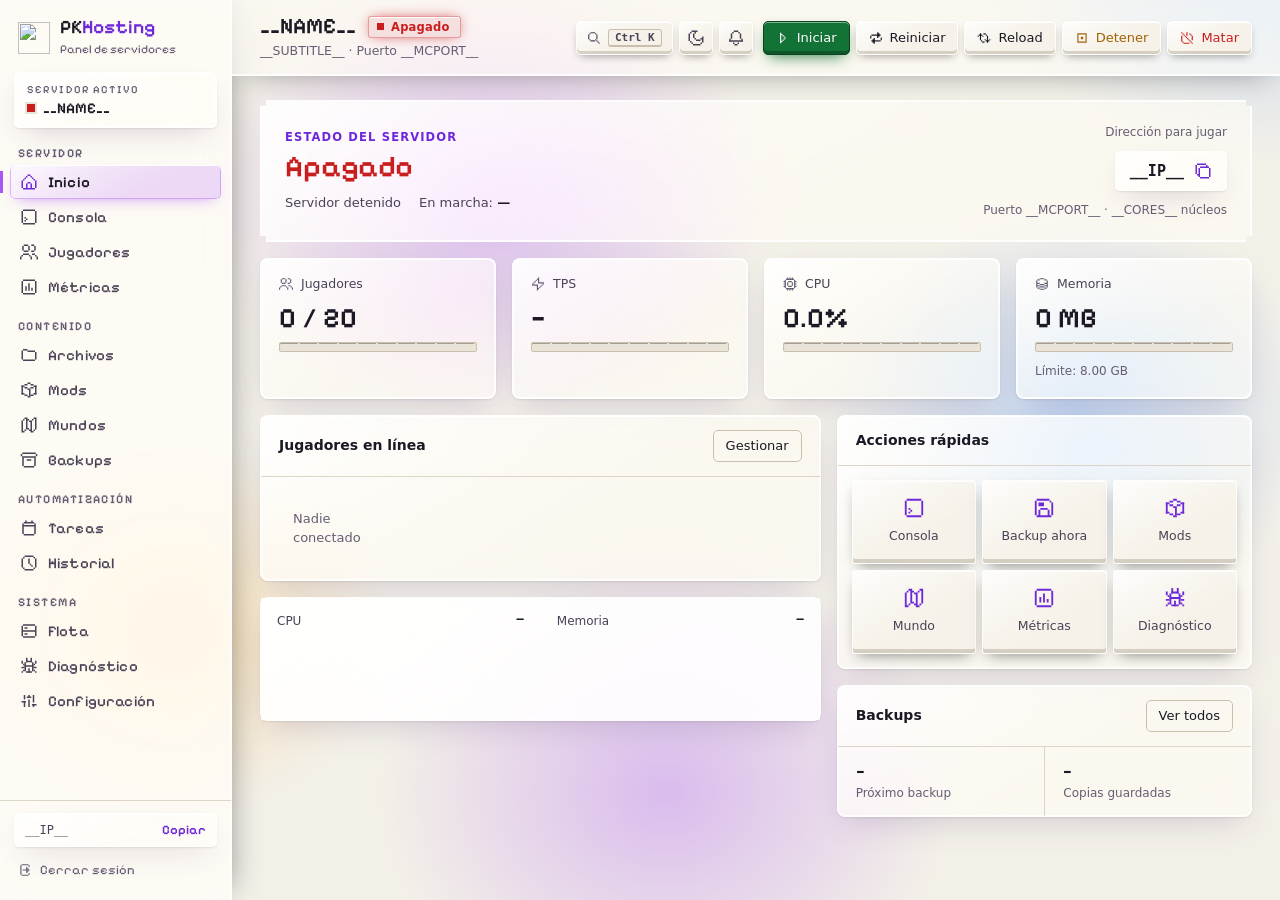
==== commit 3035b825: "Merge pull request #4 from ItsYusei99/diseno/amatista Rediseño Amatista: nueva interfaz del panel" ====
--- a/static/index.html
+++ b/static/index.html
@@ -3,35 +3,35 @@
 <head>
 <meta charset="utf-8">
 <meta name="viewport" content="width=device-width,initial-scale=1">
-<title>PKHosting Panel — __NAME__</title>
+<title>PKHosting — __NAME__</title>
 <link rel="manifest" href="/manifest.webmanifest">
-<meta name="theme-color" content="#0a0a13">
+<meta name="theme-color" content="#0e0c12">
 <link rel="icon" href="/icon.svg" type="image/svg+xml">
 <link rel="apple-touch-icon" href="/icon.svg">
 <meta name="mobile-web-app-capable" content="yes">
 <meta name="apple-mobile-web-app-capable" content="yes">
 <meta name="apple-mobile-web-app-status-bar-style" content="black-translucent">
+<link rel="preload" href="/static/pixelify.ttf" as="font" type="font/ttf" crossorigin>
 <script>if('serviceWorker' in navigator){navigator.serviceWorker.register('/sw.js').catch(()=>{});}</script>
 <script>window.onerror=function(){/* noop: sin telemetría */};</script>
 <link rel="stylesheet" href="/static/app.css?server=__SRV__&v=__V__">
+<link rel="stylesheet" href="/static/legacy.css?server=__SRV__&v=__V__">
 </head>
 <body>
 <a class="skip-link" href="#main">Saltar al contenido</a>
-<div class="orbs" aria-hidden="true"><i></i><i></i></div>
 <div id="scrollProgress"></div>
 
-<!-- SIDEBAR -->
-<aside>
-  <div class="sidebar-header">
-    <div class="brand-icon"><img src="/icon.svg" alt="PKHosting"></div>
+<aside class="sidebar">
+  <div class="brand">
+    <img src="/icon.svg" alt="">
     <div>
       <div class="brand-name">PK<span>Hosting</span></div>
-      <div class="brand-sub">Game Manager</div>
+      <div class="brand-sub">Panel de servidores</div>
     </div>
   </div>
 
   <div class="server-selector">
-    <div class="server-label">Servidor Activo</div>
+    <div class="server-label">Servidor activo</div>
     <div class="server-title">
       <span class="mini-dot" id="sideDot"></span>
       <span>__NAME__</span>
@@ -39,244 +39,233 @@
   </div>
 
   <nav role="tablist" aria-label="Secciones del panel" aria-orientation="vertical">
-    <button type="button" class="nav-item active" role="tab" data-tab="home" aria-controls="tab-home" aria-selected="true" onclick="switchTab('home')">
-      <span class="nav-icon" aria-hidden="true"><svg class="ico" viewBox="0 0 24 24"><path d="M3 9l9-7 9 7v11a2 2 0 0 1-2 2H5a2 2 0 0 1-2-2z"/><polyline points="9 22 9 12 15 12 15 22"/></svg></span> Inicio
-    </button>
-    <button type="button" class="nav-item" role="tab" data-tab="console" aria-controls="tab-console" aria-selected="false" onclick="switchTab('console')">
-      <span class="nav-icon" aria-hidden="true"><svg class="ico" viewBox="0 0 24 24"><polyline points="4 17 10 11 4 5"/><line x1="12" y1="19" x2="20" y2="19"/></svg></span> Consola
-    </button>
-    <button type="button" class="nav-item" role="tab" data-tab="players" aria-controls="tab-players" aria-selected="false" onclick="switchTab('players')">
-      <span class="nav-icon" aria-hidden="true"><svg class="ico" viewBox="0 0 24 24"><path d="M17 21v-2a4 4 0 0 0-4-4H5a4 4 0 0 0-4 4v2"/><circle cx="9" cy="7" r="4"/><path d="M23 21v-2a4 4 0 0 0-3-3.87"/><path d="M16 3.13a4 4 0 0 1 0 7.75"/></svg></span> Jugadores
-    </button>
-    <button type="button" class="nav-item" role="tab" data-tab="metrics" aria-controls="tab-metrics" aria-selected="false" onclick="switchTab('metrics')">
-      <span class="nav-icon" aria-hidden="true"><svg class="ico" viewBox="0 0 24 24"><line x1="18" y1="20" x2="18" y2="10"/><line x1="12" y1="20" x2="12" y2="4"/><line x1="6" y1="20" x2="6" y2="14"/></svg></span> Métricas
-    </button>
-    <button type="button" class="nav-item" role="tab" data-tab="files" aria-controls="tab-files" aria-selected="false" onclick="switchTab('files')">
-      <span class="nav-icon" aria-hidden="true"><svg class="ico" viewBox="0 0 24 24"><path d="M22 19a2 2 0 0 1-2 2H4a2 2 0 0 1-2-2V5a2 2 0 0 1 2-2h5l2 3h9a2 2 0 0 1 2 2z"/></svg></span> Archivos
-    </button>
-    <button type="button" class="nav-item" role="tab" data-tab="mods" aria-controls="tab-mods" aria-selected="false" onclick="switchTab('mods')">
-      <span class="nav-icon" aria-hidden="true"><svg class="ico" viewBox="0 0 24 24"><path d="M21 16V8a2 2 0 0 0-1-1.73l-7-4a2 2 0 0 0-2 0l-7 4A2 2 0 0 0 3 8v8a2 2 0 0 0 1 1.73l7 4a2 2 0 0 0 2 0l7-4A2 2 0 0 0 21 16z"/><polyline points="3.27 6.96 12 12.01 20.73 6.96"/><line x1="12" y1="22.08" x2="12" y2="12"/></svg></span> Mods
-    </button>
-    <button type="button" class="nav-item" role="tab" data-tab="worlds" aria-controls="tab-worlds" aria-selected="false" onclick="switchTab('worlds')">
-      <span class="nav-icon" aria-hidden="true"><svg class="ico" viewBox="0 0 24 24"><circle cx="12" cy="12" r="10"/><line x1="2" y1="12" x2="22" y2="12"/><path d="M12 2a15.3 15.3 0 0 1 4 10 15.3 15.3 0 0 1-4 10 15.3 15.3 0 0 1-4-10 15.3 15.3 0 0 1 4-10z"/></svg></span> Mundos & MCA
-    </button>
-    <button type="button" class="nav-item" role="tab" data-tab="backups" aria-controls="tab-backups" aria-selected="false" onclick="switchTab('backups')">
-      <span class="nav-icon" aria-hidden="true"><svg class="ico" viewBox="0 0 24 24"><rect x="1" y="3" width="22" height="5" rx="1"/><path d="M4 8v11a2 2 0 0 0 2 2h12a2 2 0 0 0 2-2V8"/><line x1="10" y1="12" x2="14" y2="12"/></svg></span> Backups
-    </button>
-    <button type="button" class="nav-item" role="tab" data-tab="tasks" aria-controls="tab-tasks" aria-selected="false" onclick="switchTab('tasks')">
-      <span class="nav-icon" aria-hidden="true"><svg class="ico" viewBox="0 0 24 24"><circle cx="12" cy="12" r="10"/><polyline points="12 6 12 12 16 14"/></svg></span> Tareas
-    </button>
-    <button type="button" class="nav-item" role="tab" data-tab="history" aria-controls="tab-history" aria-selected="false" onclick="switchTab('history')">
-      <span class="nav-icon" aria-hidden="true"><svg class="ico" viewBox="0 0 24 24"><path d="M3 3v5h5"/><path d="M3.05 13A9 9 0 1 0 6 5.3L3 8"/><polyline points="12 7 12 12 15 15"/></svg></span> Historial
-    </button>
-    <button type="button" class="nav-item" role="tab" data-tab="fleet" aria-controls="tab-fleet" aria-selected="false" onclick="switchTab('fleet')">
-      <span class="nav-icon" aria-hidden="true"><svg class="ico" viewBox="0 0 24 24"><rect x="2" y="3" width="20" height="14" rx="2"/><line x1="8" y1="21" x2="16" y2="21"/><line x1="12" y1="17" x2="12" y2="21"/></svg></span> Flota Servidores
-    </button>
-    <button type="button" class="nav-item" role="tab" data-tab="diag" aria-controls="tab-diag" aria-selected="false" onclick="switchTab('diag')">
-      <span class="nav-icon" aria-hidden="true"><svg class="ico" viewBox="0 0 24 24"><path d="M10.29 3.86L1.82 18a2 2 0 0 0 1.71 3h16.94a2 2 0 0 0 1.71-3L13.71 3.86a2 2 0 0 0-3.42 0z"/><line x1="12" y1="9" x2="12" y2="13"/><line x1="12" y1="17" x2="12.01" y2="17"/></svg></span> Diagnóstico
-    </button>
-    <button type="button" class="nav-item" role="tab" data-tab="settings" aria-controls="tab-settings" aria-selected="false" onclick="switchTab('settings')">
-      <span class="nav-icon" aria-hidden="true"><svg class="ico" viewBox="0 0 24 24"><line x1="4" y1="21" x2="4" y2="14"/><line x1="4" y1="10" x2="4" y2="3"/><line x1="12" y1="21" x2="12" y2="12"/><line x1="12" y1="8" x2="12" y2="3"/><line x1="20" y1="21" x2="20" y2="16"/><line x1="20" y1="12" x2="20" y2="3"/><line x1="1" y1="14" x2="7" y2="14"/><line x1="9" y1="8" x2="15" y2="8"/><line x1="17" y1="16" x2="23" y2="16"/></svg></span> Configuración
-    </button>
+    <div class="nav-group" role="presentation">Servidor</div>
+    <button type="button" class="nav-item active" role="tab" data-tab="home" aria-controls="tab-home" aria-selected="true" onclick="switchTab('home')"><svg class="ico" aria-hidden="true"><use href="/static/icons.svg?v=__V__#i-home"/></svg>Inicio</button>
+    <button type="button" class="nav-item" role="tab" data-tab="console" aria-controls="tab-console" aria-selected="false" onclick="switchTab('console')"><svg class="ico" aria-hidden="true"><use href="/static/icons.svg?v=__V__#i-terminal"/></svg>Consola</button>
+    <button type="button" class="nav-item" role="tab" data-tab="players" aria-controls="tab-players" aria-selected="false" onclick="switchTab('players')"><svg class="ico" aria-hidden="true"><use href="/static/icons.svg?v=__V__#i-users"/></svg>Jugadores</button>
+    <button type="button" class="nav-item" role="tab" data-tab="metrics" aria-controls="tab-metrics" aria-selected="false" onclick="switchTab('metrics')"><svg class="ico" aria-hidden="true"><use href="/static/icons.svg?v=__V__#i-chart"/></svg>Métricas</button>
+    <div class="nav-group" role="presentation">Contenido</div>
+    <button type="button" class="nav-item" role="tab" data-tab="files" aria-controls="tab-files" aria-selected="false" onclick="switchTab('files')"><svg class="ico" aria-hidden="true"><use href="/static/icons.svg?v=__V__#i-folder"/></svg>Archivos</button>
+    <button type="button" class="nav-item" role="tab" data-tab="mods" aria-controls="tab-mods" aria-selected="false" onclick="switchTab('mods')"><svg class="ico" aria-hidden="true"><use href="/static/icons.svg?v=__V__#i-box"/></svg>Mods</button>
+    <button type="button" class="nav-item" role="tab" data-tab="worlds" aria-controls="tab-worlds" aria-selected="false" onclick="switchTab('worlds')"><svg class="ico" aria-hidden="true"><use href="/static/icons.svg?v=__V__#i-map"/></svg>Mundos</button>
+    <button type="button" class="nav-item" role="tab" data-tab="backups" aria-controls="tab-backups" aria-selected="false" onclick="switchTab('backups')"><svg class="ico" aria-hidden="true"><use href="/static/icons.svg?v=__V__#i-archive"/></svg>Backups</button>
+    <div class="nav-group" role="presentation">Automatización</div>
+    <button type="button" class="nav-item" role="tab" data-tab="tasks" aria-controls="tab-tasks" aria-selected="false" onclick="switchTab('tasks')"><svg class="ico" aria-hidden="true"><use href="/static/icons.svg?v=__V__#i-calendar"/></svg>Tareas</button>
+    <button type="button" class="nav-item" role="tab" data-tab="history" aria-controls="tab-history" aria-selected="false" onclick="switchTab('history')"><svg class="ico" aria-hidden="true"><use href="/static/icons.svg?v=__V__#i-clock"/></svg>Historial</button>
+    <div class="nav-group" role="presentation">Sistema</div>
+    <button type="button" class="nav-item" role="tab" data-tab="fleet" aria-controls="tab-fleet" aria-selected="false" onclick="switchTab('fleet')"><svg class="ico" aria-hidden="true"><use href="/static/icons.svg?v=__V__#i-server"/></svg>Flota</button>
+    <button type="button" class="nav-item" role="tab" data-tab="diag" aria-controls="tab-diag" aria-selected="false" onclick="switchTab('diag')"><svg class="ico" aria-hidden="true"><use href="/static/icons.svg?v=__V__#i-bug"/></svg>Diagnóstico</button>
+    <button type="button" class="nav-item" role="tab" data-tab="settings" aria-controls="tab-settings" aria-selected="false" onclick="switchTab('settings')"><svg class="ico" aria-hidden="true"><use href="/static/icons.svg?v=__V__#i-sliders"/></svg>Configuración</button>
   </nav>
 
   <div class="sidebar-footer">
-    <button class="logout-btn" onclick="logout()" title="Cerrar sesión"><svg class="ico" viewBox="0 0 24 24"><path d="M9 21H5a2 2 0 0 1-2-2V5a2 2 0 0 1 2-2h4"/><polyline points="16 17 21 12 16 7"/><line x1="21" y1="12" x2="9" y2="12"/></svg> Cerrar sesión</button>
-    <div class="ip-chip" onclick="copyIp()">
+    <button type="button" class="ip-chip" onclick="copyIp()" title="Copiar dirección del servidor">
       <span id="ipText">__IP__</span>
       <span class="copy-badge" id="copyBadge">Copiar</span>
-    </div>
+    </button>
+    <button type="button" class="logout-btn" onclick="logout()"><svg class="ico ico-sm" aria-hidden="true"><use href="/static/icons.svg?v=__V__#i-logout"/></svg>Cerrar sesión</button>
   </div>
 </aside>
 
-<!-- MAIN -->
 <main id="main">
-  <div id="perfBanner">
-    <div style="display:flex; align-items:center; gap:8px">
-      <span>⚠️ Rendimiento comprometido: <span id="perfBannerMsg">TPS bajo</span></span>
-    </div>
-    <div style="display:flex; align-items:center; gap:8px">
-      <button class="term-tool-btn" style="background:rgba(0,0,0,0.35);color:var(--text-bright)" onclick="switchTab('metrics')">Ver métricas</button>
-      <button class="term-tool-btn" style="background:rgba(0,0,0,0.35);color:var(--text-bright)" onclick="sparkQuickAction('health')">Diagnóstico Spark</button>
-      <button class="icon-btn" aria-label="Cerrar" onclick="document.getElementById('perfBanner').style.display='none'">✕</button>
-    </div>
+  <div id="perfBanner" role="status">
+    <span class="banner-msg"><svg class="ico" aria-hidden="true"><use href="/static/icons.svg?v=__V__#i-warning-diamond"/></svg>Rendimiento comprometido: <span id="perfBannerMsg">TPS bajo</span></span>
+    <span class="banner-actions">
+      <button class="term-tool-btn" onclick="switchTab('metrics')">Ver métricas</button>
+      <button class="term-tool-btn" onclick="sparkQuickAction('health')">Diagnóstico Spark</button>
+      <button class="icon-btn" aria-label="Cerrar aviso" onclick="document.getElementById('perfBanner').style.display='none'"><svg class="ico ico-sm" aria-hidden="true"><use href="/static/icons.svg?v=__V__#i-close"/></svg></button>
+    </span>
   </div>
 
-  <div id="crashBanner">
-    <div style="display:flex; align-items:center; gap:8px">
-      <span id="crashBannerMsg">Bucle de crash: inicios automáticos bloqueados</span>
-    </div>
-    <div style="display:flex; align-items:center; gap:8px">
+  <div id="crashBanner" role="status">
+    <span class="banner-msg"><svg class="ico" aria-hidden="true"><use href="/static/icons.svg?v=__V__#i-skull"/></svg><span id="crashBannerMsg">Bucle de crash: inicios automáticos bloqueados</span></span>
+    <span class="banner-actions">
       <button class="term-tool-btn" onclick="switchTab('diag')">Ver diagnóstico</button>
-      <button class="icon-btn" aria-label="Cerrar" onclick="document.getElementById('crashBanner').style.display='none'">✕</button>
-    </div>
+      <button class="icon-btn" aria-label="Cerrar aviso" onclick="document.getElementById('crashBanner').style.display='none'"><svg class="ico ico-sm" aria-hidden="true"><use href="/static/icons.svg?v=__V__#i-close"/></svg></button>
+    </span>
   </div>
-  <header>
-    <div class="header-info">
+
+  <header class="topbar">
+    <div class="topbar-title">
       <h1>
         <span>__NAME__</span>
         <span class="status-pill OFFLINE" id="statusBadge">
           <span class="status-pulse"></span>
-          <span id="statusText">OFFLINE</span>
+          <span id="statusText">Apagado</span>
         </span>
       </h1>
       <div class="header-subtitle">__SUBTITLE__ · Puerto __MCPORT__</div>
     </div>
 
-    <div style="display:flex; align-items:center; gap:10px; position:relative">
+    <div class="topbar-tools">
       <div class="hdr-tools" role="toolbar" aria-label="Herramientas del panel">
+        <button class="tool-btn" onclick="openCmdPalette()" title="Paleta de comandos">
+          <svg class="ico ico-sm" aria-hidden="true"><use href="/static/icons.svg?v=__V__#i-search"/></svg><kbd>Ctrl K</kbd>
+        </button>
         <button class="tool-btn icon-only" id="themeBtn" onclick="toggleTheme()" title="Tema claro / oscuro" aria-label="Cambiar tema">
-          <svg class="ico" viewBox="0 0 24 24" aria-hidden="true"><circle cx="12" cy="12" r="5"/><line x1="12" y1="1" x2="12" y2="3"/><line x1="12" y1="21" x2="12" y2="23"/><line x1="4.22" y1="4.22" x2="5.64" y2="5.64"/><line x1="18.36" y1="18.36" x2="19.78" y2="19.78"/><line x1="1" y1="12" x2="3" y2="12"/><line x1="21" y1="12" x2="23" y2="12"/><line x1="4.22" y1="19.78" x2="5.64" y2="18.36"/><line x1="18.36" y1="5.64" x2="19.78" y2="4.22"/></svg>
+          <svg class="ico" aria-hidden="true"><use href="/static/icons.svg?v=__V__#i-sun"/></svg>
         </button>
-        <button class="tool-btn" onclick="openCmdPalette()" title="Paleta de comandos (Ctrl+K)">
-          <svg class="ico" viewBox="0 0 24 24" aria-hidden="true"><circle cx="11" cy="11" r="8"/><line x1="21" y1="21" x2="16.65" y2="16.65"/></svg>
-          <kbd>Ctrl K</kbd>
-        </button>
-        <button class="tool-btn icon-only" id="notifBtn" onclick="toggleNotifDropdown()" title="Centro de notificaciones" aria-label="Centro de notificaciones" aria-haspopup="true" aria-expanded="false">
-          <svg class="ico" viewBox="0 0 24 24" aria-hidden="true"><path d="M18 8A6 6 0 0 0 6 8c0 7-3 9-3 9h18s-3-2-3-9"/><path d="M13.73 21a2 2 0 0 1-3.46 0"/></svg>
-          <span class="notif-dot" id="notifDot"></span>
-        </button>
-      </div>
-
-      <div id="notifDropdown" role="dialog" aria-label="Registro de actividad">
+        <span class="notif-wrap">
+          <button class="tool-btn icon-only" id="notifBtn" onclick="toggleNotifDropdown()" title="Actividad" aria-label="Centro de notificaciones" aria-haspopup="true" aria-expanded="false">
+            <svg class="ico" aria-hidden="true"><use href="/static/icons.svg?v=__V__#i-bell"/></svg>
+            <span class="notif-dot" id="notifDot"></span>
+          </button>
+        </span>
+      </div>
+
+      <div id="notifDropdown" class="mc-frame" role="dialog" aria-label="Registro de actividad">
         <div class="notif-header">
-          <span>Registro de Actividad</span>
-          <button class="term-tool-btn" style="font-size:11px" onclick="clearNotifs()">Limpiar</button>
+          <span>Actividad</span>
+          <button class="term-tool-btn" onclick="clearNotifs()">Limpiar</button>
         </div>
         <div class="notif-list" id="notifList">
-          <div style="padding:16px;text-align:center;color:var(--text-dim);font-size:12px">Sin notificaciones pendientes</div>
-        </div>
-      </div>
-    <div class="header-actions">
-      <div class="power-btn-group">
-        <button class="pbtn pbtn-start" id="btnStart" onclick="serverAction('start')">
-          <svg class="ico" viewBox="0 0 24 24"><polygon points="5 3 19 12 5 21 5 3"/></svg> Iniciar
-        </button>
-        <button class="pbtn pbtn-restart" id="btnRestart" onclick="serverRestartPrompt()">
-          <svg class="ico" viewBox="0 0 24 24"><polyline points="23 4 23 10 17 10"/><path d="M20.49 15a9 9 0 1 1-2.12-9.36L23 10"/></svg> Reiniciar
-        </button>
-        <button class="pbtn pbtn-restart" id="btnReload" onclick="serverAction('reload')" title="Recarga datapacks/mods (comando reload del servidor)">
-          <svg class="ico" viewBox="0 0 24 24"><polyline points="1 4 1 10 7 10"/><path d="M3.51 15a9 9 0 1 0 2.13-9.36L1 10"/></svg> Reload
-        </button>
-        <button class="pbtn pbtn-stop" id="btnStop" onclick="serverAction('stop')">
-          <svg class="ico" viewBox="0 0 24 24"><rect x="6" y="6" width="12" height="12" rx="1"/></svg> Detener
-        </button>
-        <button class="pbtn pbtn-kill" id="btnKill" onclick="serverAction('kill')">
-          <svg class="ico" viewBox="0 0 24 24"><line x1="18" y1="6" x2="6" y2="18"/><line x1="6" y1="6" x2="18" y2="18"/></svg> Matar
-        </button>
-      </div>
-    </div>
+          <div class="empty-state">Sin notificaciones pendientes</div>
+        </div>
+      </div>
+
+      <div class="header-actions">
+        <div class="power-btn-group">
+          <button class="pbtn pbtn-start" id="btnStart" onclick="serverAction('start')"><svg class="ico ico-sm" aria-hidden="true"><use href="/static/icons.svg?v=__V__#i-play"/></svg>Iniciar</button>
+          <button class="pbtn pbtn-restart" id="btnRestart" onclick="serverRestartPrompt()"><svg class="ico ico-sm" aria-hidden="true"><use href="/static/icons.svg?v=__V__#i-reload"/></svg>Reiniciar</button>
+          <button class="pbtn pbtn-restart" id="btnReload" onclick="serverAction('reload')" title="Recarga datapacks/mods (comando reload del servidor)"><svg class="ico ico-sm" aria-hidden="true"><use href="/static/icons.svg?v=__V__#i-refresh"/></svg>Reload</button>
+          <button class="pbtn pbtn-stop" id="btnStop" onclick="serverAction('stop')"><svg class="ico ico-sm" aria-hidden="true"><use href="/static/icons.svg?v=__V__#i-stop"/></svg>Detener</button>
+          <button class="pbtn pbtn-kill" id="btnKill" onclick="serverAction('kill')" title="Matar el proceso"><svg class="ico ico-sm" aria-hidden="true"><use href="/static/icons.svg?v=__V__#i-power-off"/></svg>Matar</button>
+        </div>
+      </div>
     </div>
   </header>
 
   <div class="page-container">
     <!-- TAB: INICIO -->
     <div id="tab-home" class="tab-content active" role="tabpanel">
-    <!-- STATS CARDS -->
-    <div class="stats-cards">
-      <div class="scard">
-        <div class="scard-label">
-          <span>Uptime</span>
-          <span class="scard-ico"><svg class="ico" viewBox="0 0 24 24"><circle cx="12" cy="12" r="10"/><polyline points="12 6 12 12 16 14"/></svg></span>
-        </div>
-        <div class="scard-val" id="cardUptime">-</div>
-        <div class="scard-sub" id="cardUptimeSub">Servidor apagado</div>
-      </div>
-
-      <div class="scard">
-        <div class="scard-label">
-          <span>Uso de CPU</span>
-          <span class="scard-ico"><svg class="ico" viewBox="0 0 24 24"><polyline points="22 12 18 12 15 21 9 3 6 12 2 12"/></svg></span>
-        </div>
-        <div class="scard-val" id="cardCpu">0.0%</div>
-        <div class="scard-sub">__CORES__ núcleos disponibles</div>
-        <div class="scard-bar"><div class="scard-bar-fill" id="barCpu"></div></div>
-      </div>
-
-      <div class="scard">
-        <div class="scard-label">
-          <span>Memoria RAM</span>
-          <span class="scard-ico"><svg class="ico" viewBox="0 0 24 24"><ellipse cx="12" cy="5" rx="9" ry="3"/><path d="M21 12c0 1.66-4 3-9 3s-9-1.34-9-3"/><path d="M3 5v14c0 1.66 4 3 9 3s9-1.34 9-3V5"/></svg></span>
-        </div>
-        <div class="scard-val" id="cardMem">0 MB</div>
-        <div class="scard-sub" id="cardMemSub">Límite: 8.00 GB</div>
-        <div class="scard-bar"><div class="scard-bar-fill" id="barMem"></div></div>
-      </div>
-
-      <div class="scard">
-        <div class="scard-label">
-          <span>Jugadores</span>
-          <span class="scard-ico"><svg class="ico" viewBox="0 0 24 24"><path d="M17 21v-2a4 4 0 0 0-4-4H5a4 4 0 0 0-4 4v2"/><circle cx="9" cy="7" r="4"/><path d="M23 21v-2a4 4 0 0 0-3-3.87"/><path d="M16 3.13a4 4 0 0 1 0 7.75"/></svg></span>
-        </div>
-        <div class="scard-val" id="cardPlayers">0 / 20</div>
-      </div>
-    </div>
-
-      <div class="home-grid">
-        <div class="system-details-card">
-          <div class="mods-head">
-            <h3 style="margin:0">Jugadores en línea</h3>
-            <span class="mods-count" id="homePlayersCount"></span>
-            <span style="flex:1"></span>
-            <button class="btn-ghost" onclick="switchTab('players')">Gestionar</button>
-          </div>
-          <div id="homePlayers" class="home-players"><div class="empty-state">Nadie conectado</div></div>
-        </div>
-        <div class="system-details-card">
-          <h3 style="margin:0 0 10px">Accesos rápidos</h3>
-          <div class="home-actions">
-            <button class="cmd-btn" onclick="switchTab('console')">Abrir consola</button>
-            <button class="cmd-btn" onclick="switchTab('backups'); setTimeout(backupNow, 300)">Backup ahora</button>
-            <button class="btn-ghost" onclick="switchTab('mods')">Gestionar mods</button>
-            <button class="btn-ghost" onclick="switchTab('metrics')">Ver métricas</button>
-            <button class="btn-ghost" onclick="switchTab('diag')">Diagnóstico</button>
-          </div>
-        </div>
-      </div>
-    </div>
-
-    <!-- TAB 1: CONSOLA -->
-    <div id="tab-console" class="tab-content">
+      <div class="home">
+        <section class="hero" aria-label="Estado del servidor">
+          <div>
+            <div class="hero-kicker">Estado del servidor</div>
+            <div class="hero-name" id="heroStatus" data-status="OFFLINE">Apagado</div>
+            <div class="hero-meta">
+              <span id="cardUptimeSub">Servidor detenido</span>
+              <span>En marcha: <b id="cardUptime">—</b></span>
+            </div>
+          </div>
+          <div class="hero-side">
+            <span class="caption">Dirección para jugar</span>
+            <button type="button" class="ip-big" onclick="copyIp()" title="Copiar dirección">
+              <span id="heroIp">__IP__</span>
+              <svg class="ico" aria-hidden="true"><use href="/static/icons.svg?v=__V__#i-copy"/></svg>
+            </button>
+            <span class="caption">Puerto __MCPORT__ · __CORES__ núcleos</span>
+          </div>
+        </section>
+
+        <div class="kpis">
+          <div class="card kpi">
+            <div class="kpi-label"><svg class="ico ico-sm" aria-hidden="true"><use href="/static/icons.svg?v=__V__#i-users"/></svg>Jugadores</div>
+            <div class="kpi-value" id="cardPlayers">0 / 20</div>
+            <div class="xp" role="presentation"><div class="xp-fill" id="barPlayers"></div></div>
+          </div>
+          <div class="card kpi">
+            <div class="kpi-label"><svg class="ico ico-sm" aria-hidden="true"><use href="/static/icons.svg?v=__V__#i-zap"/></svg>TPS</div>
+            <div class="kpi-value" id="homeTps">—</div>
+            <div class="xp" role="presentation"><div class="xp-fill" id="homeTpsBar"></div></div>
+          </div>
+          <div class="card kpi">
+            <div class="kpi-label"><svg class="ico ico-sm" aria-hidden="true"><use href="/static/icons.svg?v=__V__#i-cpu"/></svg>CPU</div>
+            <div class="kpi-value" id="cardCpu">0.0%</div>
+            <div class="xp" role="presentation"><div class="xp-fill" id="barCpu"></div></div>
+          </div>
+          <div class="card kpi">
+            <div class="kpi-label"><svg class="ico ico-sm" aria-hidden="true"><use href="/static/icons.svg?v=__V__#i-database"/></svg>Memoria</div>
+            <div class="kpi-value" id="cardMem">0 MB</div>
+            <div class="xp" role="presentation"><div class="xp-fill" id="barMem"></div></div>
+            <div class="kpi-sub" id="cardMemSub">Límite: 8.00 GB</div>
+          </div>
+        </div>
+
+        <div class="home-cols">
+          <div class="stack" style="gap:16px">
+            <section class="card">
+              <div class="card-head">
+                <span class="card-title">Jugadores en línea</span>
+                <span class="count" id="homePlayersCount"></span>
+                <span class="grow"></span>
+                <button class="btn-ghost" onclick="switchTab('players')">Gestionar</button>
+              </div>
+              <div id="homePlayers" class="inv"><div class="empty-state">Nadie conectado</div></div>
+            </section>
+            <section class="card" aria-label="Uso en vivo">
+              <div class="spark-grid">
+                <div class="spark"><div class="spark-head"><span>CPU</span><b id="homeCpuNow">—</b></div><canvas id="canvasHomeCpu" aria-label="Gráfica de CPU en vivo" role="img"></canvas></div>
+                <div class="spark"><div class="spark-head"><span>Memoria</span><b id="homeMemNow">—</b></div><canvas id="canvasHomeMem" aria-label="Gráfica de memoria en vivo" role="img"></canvas></div>
+              </div>
+            </section>
+          </div>
+          <div class="stack" style="gap:16px">
+            <section class="card">
+              <div class="card-head"><span class="card-title">Acciones rápidas</span></div>
+              <div class="hotbar">
+                <button class="hot-slot" onclick="switchTab('console')"><svg class="ico" aria-hidden="true"><use href="/static/icons.svg?v=__V__#i-terminal"/></svg>Consola</button>
+                <button class="hot-slot" onclick="switchTab('backups'); setTimeout(backupNow, 300)"><svg class="ico" aria-hidden="true"><use href="/static/icons.svg?v=__V__#i-save"/></svg>Backup ahora</button>
+                <button class="hot-slot" onclick="switchTab('mods')"><svg class="ico" aria-hidden="true"><use href="/static/icons.svg?v=__V__#i-box"/></svg>Mods</button>
+                <button class="hot-slot" onclick="switchTab('worlds')"><svg class="ico" aria-hidden="true"><use href="/static/icons.svg?v=__V__#i-map"/></svg>Mundo</button>
+                <button class="hot-slot" onclick="switchTab('metrics')"><svg class="ico" aria-hidden="true"><use href="/static/icons.svg?v=__V__#i-chart"/></svg>Métricas</button>
+                <button class="hot-slot" onclick="switchTab('diag')"><svg class="ico" aria-hidden="true"><use href="/static/icons.svg?v=__V__#i-bug"/></svg>Diagnóstico</button>
+              </div>
+            </section>
+            <section class="card">
+              <div class="card-head"><span class="card-title">Backups</span><span class="grow"></span><button class="btn-ghost" onclick="switchTab('backups')">Ver todos</button></div>
+              <div class="mini-stats">
+                <div class="mini-stat"><span class="v" id="homeBkNext">—</span><span class="l">Próximo backup</span></div>
+                <div class="mini-stat"><span class="v" id="homeBkCount">—</span><span class="l">Copias guardadas</span></div>
+              </div>
+            </section>
+          </div>
+        </div>
+      </div>
+    </div>
+
+    <!-- TAB: CONSOLA -->
+    <div id="tab-console" class="tab-content" role="tabpanel">
       <div class="terminal-wrapper">
         <div class="terminal-topbar">
-          <div>Consola del Servidor (Registro en Vivo)</div>
-          <div class="terminal-topbar-tools">
-            <input id="logSearch" class="tin" placeholder="Buscar…" oninput="renderConsole()" aria-label="Buscar…">
-            <button class="term-tool-btn" id="fltAll" onclick="setLogFilter('')">Todos</button>
-            <button class="term-tool-btn" onclick="setLogFilter('INFO')">INFO</button>
-            <button class="term-tool-btn" onclick="setLogFilter('WARN')">WARN</button>
-            <button class="term-tool-btn" onclick="setLogFilter('ERROR')">ERROR</button>
-            <button class="term-tool-btn" onclick="toggleAutoScroll()" id="btnAutoScroll">Auto-scroll: ON</button>
-            <button class="term-tool-btn" onclick="copyLogs()">Copiar registro</button>
-            <button class="term-tool-btn" onclick="clearTerminal()">Limpiar</button>
-            <select class="tin" id="termThemeSel" onchange="setTermTheme(this.value)" style="padding:4px 8px;font-size:11px" title="Tema de la terminal" aria-label="Tema de la terminal">
-              <option value="default">Tema: Morado</option>
-              <option value="matrix">Tema: Matrix</option>
-              <option value="monokai">Tema: Monokai</option>
-              <option value="tokyo">Tema: Tokyo Night</option>
-              <option value="dracula">Tema: Dracula</option>
-            </select>
-            <button class="term-tool-btn" onclick="toggleTermFullscreen()" title="Pantalla completa (Esc para salir)">⛶</button>
-          </div>
+          <input id="logSearch" class="tin search" placeholder="Buscar en el registro…" oninput="renderConsole()" aria-label="Buscar en el registro">
+          <div class="seg-filter" role="group" aria-label="Filtrar por nivel" id="logFilterSeg">
+            <button type="button" class="on" data-f="" onclick="setLogFilter('')">Todo</button>
+            <button type="button" data-f="INFO" onclick="setLogFilter('INFO')">INFO</button>
+            <button type="button" data-f="WARN" onclick="setLogFilter('WARN')">WARN</button>
+            <button type="button" data-f="ERROR" onclick="setLogFilter('ERROR')">ERROR</button>
+          </div>
+          <span class="grow"></span>
+          <button class="term-tool-btn" onclick="toggleAutoScroll()" id="btnAutoScroll">Auto-scroll: ON</button>
+          <button class="term-tool-btn" onclick="copyLogs()" title="Copiar registro"><svg class="ico ico-sm" aria-hidden="true"><use href="/static/icons.svg?v=__V__#i-copy"/></svg>Copiar</button>
+          <button class="term-tool-btn" onclick="clearTerminal()" title="Limpiar la vista"><svg class="ico ico-sm" aria-hidden="true"><use href="/static/icons.svg?v=__V__#i-trash"/></svg>Limpiar</button>
+          <select class="tin" id="termThemeSel" onchange="setTermTheme(this.value)" title="Tema de la terminal" aria-label="Tema de la terminal">
+            <option value="default">Tema: Amatista</option>
+            <option value="matrix">Tema: Matrix</option>
+            <option value="monokai">Tema: Monokai</option>
+            <option value="tokyo">Tema: Tokyo Night</option>
+            <option value="dracula">Tema: Dracula</option>
+          </select>
+          <button class="icon-btn" onclick="toggleTermFullscreen()" title="Pantalla completa (Esc para salir)" aria-label="Pantalla completa"><svg class="ico" aria-hidden="true"><use href="/static/icons.svg?v=__V__#i-expand"/></svg></button>
         </div>
         <div class="terminal-body" id="termBody">Conectando a la consola del servidor...</div>
+        <div id="quickCmds" class="quick-cmds"></div>
         <div class="terminal-input-bar">
           <div class="cmd-field">
             <span class="cmd-prompt">&gt;</span>
-            <input type="text" class="cmd-input" id="cmdInput" list="cmdList" placeholder="Comandos MC (/say, /op, /list...) + panel: start · stop · restart · reload · kill" onkeydown="handleCmdKey(event)" autocomplete="off" aria-label="Comandos MC (/say, /op, /list...) + panel: start · stop · restart · reload · kill">
+            <input type="text" class="cmd-input" id="cmdInput" list="cmdList" placeholder="Comando de Minecraft (say, op, list…) o del panel: start · stop · restart · reload · kill" onkeydown="handleCmdKey(event)" autocomplete="off" aria-label="Comando">
             <datalist id="cmdList"></datalist>
           </div>
-          <select id="cmdTpl" class="tin" style="max-width:190px" onchange="cmdTplPick()" title="Plantillas de comandos" aria-label="Plantillas de comandos">
+          <select id="cmdTpl" class="tin" onchange="cmdTplPick()" title="Plantillas de comandos" aria-label="Plantillas de comandos">
             <option value="">Plantilla…</option>
           </select>
-          <button class="cmd-btn" onclick="submitCmd()">Enviar</button>
-        </div>
-        <div id="quickCmds" style="display:flex; gap:6px; flex-wrap:wrap; padding:8px 14px; border-top:1px solid var(--border-color)"></div>
+          <button class="cmd-btn" onclick="submitCmd()"><svg class="ico ico-sm" aria-hidden="true"><use href="/static/icons.svg?v=__V__#i-arrow-right"/></svg>Enviar</button>
+        </div>
       </div>
     </div>
 
     <!-- TAB: JUGADORES -->
-    <div id="tab-players" class="tab-content" role="tabpanel">
+    <div id="tab-players" class="tab-content" role="tabpanel"><div class="legacy">
       <div class="system-details-card" id="playerMgmt">
         <h3 style="margin-bottom:8px; font-size:15px;">Gestión de jugadores</h3>
         <div class="file-list" id="playerRows"><div class="empty-state">Nadie conectado</div></div>
@@ -286,17 +275,17 @@
         <div style="display:grid; grid-template-columns:repeat(3,1fr); gap:10px; margin-bottom:10px" id="modLists">
           <div><div style="font-size:11px;color:var(--text-dim);text-transform:uppercase;margin-bottom:4px">OPs</div><div id="modOps" style="font-size:12.5px">—</div></div>
           <div><div style="font-size:11px;color:var(--text-dim);text-transform:uppercase;margin-bottom:4px">Baneados</div><div id="modBans" style="font-size:12.5px">—</div></div>
-          <div><div style="font-size:11px;color:var(--text-dim);text-transform:uppercase;margin-bottom:4px">Whitelist <a onclick="wlToggle()" style="color:var(--accent-cyan);cursor:pointer" id="wlState"></a></div><div id="modWl" style="font-size:12.5px">—</div></div>
+          <div><div style="font-size:11px;color:var(--text-dim);text-transform:uppercase;margin-bottom:4px">Whitelist <a onclick="wlToggle()" style="color:var(--ac-text);cursor:pointer" id="wlState"></a></div><div id="modWl" style="font-size:12.5px">—</div></div>
         </div>
         <div style="display:flex; gap:8px; flex-wrap:wrap">
           <input id="wlName" class="tin" maxlength="16" placeholder="Añadir a whitelist" style="flex:1; min-width:160px" aria-label="Añadir a whitelist">
           <button class="cmd-btn" onclick="wlAdd()">Añadir</button>
         </div>
       </div>
-    </div>
+    </div></div>
 
     <!-- TAB 2: METRICAS -->
-    <div id="tab-metrics" class="tab-content">
+    <div id="tab-metrics" class="tab-content"><div class="legacy">
       <div class="charts-grid">
         <div class="chart-card">
           <div class="chart-header">
@@ -357,7 +346,7 @@
         </div>
         <div class="heat" id="heatMap" style="height:74px"></div>
         <div style="display:flex; justify-content:space-between; font-size:11px; color:var(--text-dim); margin-top:6px">
-          <span>menos</span><span><span style="color:var(--acsoft)">■</span> joins · <span style="color:#34d399">■</span> día con backup</span><span>más</span>
+          <span>menos</span><span><span style="color:var(--acsoft)">■</span> joins · <span style="color:var(--ok)">■</span> día con backup</span><span>más</span>
         </div>
       </div>
 
@@ -415,12 +404,12 @@
           <button class="btn-ghost" onclick="sparkAction('tps')">Ver TPS Spark</button>
           <button class="term-tool-btn" onclick="sparkAction('gc')">Forzar GC</button>
         </div>
-        <div id="sparkResultBox" style="display:none; background:var(--bg-terminal); border:1px solid var(--border-color); border-radius:10px; padding:14px; font-family:var(--font-mono); font-size:12px; white-space:pre-wrap; max-height:280px; overflow-y:auto; color:#d8b4fe"></div>
-      </div>
-    </div>
+        <div id="sparkResultBox" style="display:none; background:var(--bg-terminal); border:1px solid var(--border-color); border-radius:10px; padding:14px; font-family:var(--font-mono); font-size:12px; white-space:pre-wrap; max-height:280px; overflow-y:auto; color:var(--ac-text)"></div>
+      </div>
+    </div></div>
 
     <!-- TAB 3: ARCHIVOS -->
-    <div id="tab-files" class="tab-content">
+    <div id="tab-files" class="tab-content"><div class="legacy">
       <div class="fs-toolbar">
         <button class="cmd-btn" onclick="fsCreate('file')"><svg class="ico" viewBox="0 0 24 24"><path d="M14 2H6a2 2 0 0 0-2 2v16a2 2 0 0 0 2 2h12a2 2 0 0 0 2-2V8z"/><polyline points="14 2 14 8 20 8"/><line x1="12" y1="18" x2="12" y2="12"/><line x1="9" y1="15" x2="15" y2="15"/></svg> Nuevo archivo</button>
         <button class="cmd-btn" onclick="fsCreate('dir')"><svg class="ico" viewBox="0 0 24 24"><path d="M22 19a2 2 0 0 1-2 2H4a2 2 0 0 1-2-2V5a2 2 0 0 1 2-2h5l2 3h9a2 2 0 0 1 2 2z"/><line x1="12" y1="11" x2="12" y2="17"/><line x1="9" y1="14" x2="15" y2="14"/></svg> Nueva carpeta</button>
@@ -444,9 +433,9 @@
       <div class="file-list" id="filesContainer">
         <div class="file-row"><span>Cargando archivos del servidor...</span></div>
       </div>
-    </div>
+    </div></div>
     <!-- TAB: MODS -->
-    <div id="tab-mods" class="tab-content" role="tabpanel">
+    <div id="tab-mods" class="tab-content" role="tabpanel"><div class="legacy">
       <div class="system-details-card">
         <div class="mods-head">
           <h3>Mods instalados <span style="font-size:11px;color:var(--text-dim)">(los cambios requieren reinicio)</span></h3>
@@ -455,8 +444,8 @@
           <input class="mod-search" id="modSearch" placeholder="Buscar mod..." oninput="renderMods()" autocomplete="off" aria-label="Buscar mod...">
           <button class="btn-ghost" onclick="modBulk(true)">Activar todos</button>
           <button class="btn-ghost" onclick="modBulk(false)">Desactivar todos</button>
-          <button class="btn-ghost" onclick="toggleModrinthView()" style="color:#38bdf8; border-color:rgba(56,189,248,0.4)">🌐 Explorador Modrinth</button>
-          <button class="btn-ghost" onclick="modCheckUpdates(true)" style="color:#4ade80; border-color:rgba(74,222,80,0.4)">↻ Actualizaciones</button>
+          <button class="btn-ghost" onclick="toggleModrinthView()" style="color:var(--info); border-color:rgba(56,189,248,0.4)">🌐 Explorador Modrinth</button>
+          <button class="btn-ghost" onclick="modCheckUpdates(true)" style="color:var(--ok); border-color:rgba(74,222,80,0.4)">↻ Actualizaciones</button>
         </div>
         <div id="modUpdBar" style="font-size:12px; color:var(--text-dim); margin:6px 0"></div>
         <div class="file-list" id="modsList"><div class="file-row"><span class="file-name">Cargando mods...</span></div></div>
@@ -469,12 +458,12 @@
           <div id="mrResults" class="mr-grid"><div style="color:var(--text-dim); font-size:12px; padding:12px">Escribe un término y pulsa Buscar</div></div>
         </div>
       </div>
-    </div>
-
-      <div id="fsEditModal" role="dialog" aria-modal="true" aria-label="Editor de archivos" style="display:none; position:fixed; inset:0; background:rgba(0,0,0,0.65); z-index:200; align-items:center; justify-content:center; padding:20px">
+    </div></div>
+
+      <div class="legacy"><div id="fsEditModal" role="dialog" aria-modal="true" aria-label="Editor de archivos" style="display:none; position:fixed; inset:0; background:rgba(0,0,0,0.65); z-index:200; align-items:center; justify-content:center; padding:20px">
         <div style="background:var(--bg-card); border:1px solid var(--border-color); border-radius:12px; width:min(860px,100%); max-height:90vh; display:flex; flex-direction:column; overflow:hidden">
           <div style="display:flex; align-items:center; gap:10px; padding:12px 16px; border-bottom:1px solid var(--border-color)">
-            <span style="font-family:var(--font-mono); font-size:12.5px; color:#93c5fd; flex:1; overflow:hidden; text-overflow:ellipsis" id="fsEditPath">—</span>
+            <span style="font-family:var(--font-mono); font-size:12.5px; color:var(--info); flex:1; overflow:hidden; text-overflow:ellipsis" id="fsEditPath">—</span>
             <span id="fsEditStats" style="font-size:11px; color:var(--text-dim)">0 líneas</span>
             <button class="term-tool-btn" onclick="fsChangeFontSize(1)" title="Aumentar texto">A+</button>
             <button class="term-tool-btn" onclick="fsChangeFontSize(-1)" title="Reducir texto">A-</button>
@@ -487,16 +476,16 @@
             <button class="cmd-btn" id="fsSaveBtn" onclick="fsSaveEdit()">Guardar cambios</button>
           </div>
         </div>
-      </div>
+      </div></div>
 
     <!-- TAB: MUNDOS & MCA REGION CLEANER -->
-    <div id="tab-worlds" class="tab-content">
+    <div id="tab-worlds" class="tab-content"><div class="legacy">
       <div class="stats-cards" style="grid-template-columns:repeat(3,1fr); margin-bottom:16px">
         <div class="dim-card" id="dimCardOverworld">
           <div style="display:flex; justify-content:space-between; align-items:flex-start">
             <div>
               <div style="font-size:11px; color:var(--text-muted); font-weight:700">DIMENSIÓN 0</div>
-              <div style="font-size:18px; font-weight:800; color:#34d399; margin:4px 0">Overworld</div>
+              <div style="font-size:18px; font-weight:800; color:var(--ok); margin:4px 0">Overworld</div>
               <div style="font-size:11.5px; color:var(--text-dim)">Superficie principal</div>
             </div>
             <span class="mchip ld" id="dimOwRegions">0 regiones</span>
@@ -511,7 +500,7 @@
           <div style="display:flex; justify-content:space-between; align-items:flex-start">
             <div>
               <div style="font-size:11px; color:var(--text-muted); font-weight:700">DIMENSIÓN -1</div>
-              <div style="font-size:18px; font-weight:800; color:#f87171; margin:4px 0">The Nether</div>
+              <div style="font-size:18px; font-weight:800; color:var(--bad); margin:4px 0">The Nether</div>
               <div style="font-size:11.5px; color:var(--text-dim)">Inframundo (DIM-1)</div>
             </div>
             <span class="mchip ld" id="dimNetherRegions">0 regiones</span>
@@ -519,7 +508,7 @@
           <div style="margin-top:14px; display:flex; justify-content:space-between; align-items:center">
             <span style="font-size:18px; font-weight:800; color:var(--text-bright)" id="dimNetherSize">—</span>
             <div style="display:flex; gap:6px">
-              <button class="term-tool-btn" style="color:#f87171; border-color:#7f1d1d; font-size:11px" onclick="mcaResetDim('nether')">Reiniciar</button>
+              <button class="term-tool-btn" style="color:var(--bad); border-color:#7f1d1d; font-size:11px" onclick="mcaResetDim('nether')">Reiniciar</button>
               <button class="cmd-btn" style="padding:4px 12px; font-size:11.5px" onclick="selectMcaDim('nether')">Explorar</button>
             </div>
           </div>
@@ -537,7 +526,7 @@
           <div style="margin-top:14px; display:flex; justify-content:space-between; align-items:center">
             <span style="font-size:18px; font-weight:800; color:var(--text-bright)" id="dimEndSize">—</span>
             <div style="display:flex; gap:6px">
-              <button class="term-tool-btn" style="color:#f87171; border-color:#7f1d1d; font-size:11px" onclick="mcaResetDim('end')">Reiniciar</button>
+              <button class="term-tool-btn" style="color:var(--bad); border-color:#7f1d1d; font-size:11px" onclick="mcaResetDim('end')">Reiniciar</button>
               <button class="cmd-btn" style="padding:4px 12px; font-size:11.5px" onclick="selectMcaDim('end')">Explorar</button>
             </div>
           </div>
@@ -596,10 +585,10 @@
 
         <!-- Calculadora de Coordenadas -->
         <div style="background:rgba(168,85,247,0.06); border:1px solid rgba(168,85,247,0.2); border-radius:10px; padding:12px; margin-bottom:12px; margin-top:12px; display:flex; align-items:center; gap:12px; flex-wrap:wrap">
-          <span style="font-size:12px; font-weight:700; color:#d8b4fe">Calculadora de Coordenadas:</span>
+          <span style="font-size:12px; font-weight:700; color:var(--ac-text)">Calculadora de Coordenadas:</span>
           <input type="number" id="calcCoordX" class="tin" placeholder="Bloque X" style="width:110px; padding:6px 10px; font-size:12px" oninput="calcMcaFromCoords()" aria-label="Bloque X">
           <input type="number" id="calcCoordZ" class="tin" placeholder="Bloque Z" style="width:110px; padding:6px 10px; font-size:12px" oninput="calcMcaFromCoords()" aria-label="Bloque Z">
-          <span id="calcMcaResult" style="font-size:12.5px; font-family:var(--font-mono); color:#38bdf8">Introduce X y Z</span>
+          <span id="calcMcaResult" style="font-size:12.5px; font-family:var(--font-mono); color:var(--info)">Introduce X y Z</span>
           <button class="term-tool-btn" style="font-size:11px" onclick="selectCalculatedMca()">Marcar en lista</button>
         </div>
 
@@ -608,7 +597,7 @@
             <label style="font-size:12px; color:var(--text-muted); cursor:pointer; display:inline-flex; align-items:center; gap:6px"><input type="checkbox" id="mcaSelectAll" onchange="toggleSelectAllMca(this.checked)"> Seleccionar todos</label>
             <span id="mcaSelectedCount" style="font-size:12px; color:var(--acsoft); font-weight:700">0 regiones seleccionadas</span>
           </div>
-          <button class="cmd-btn danger" id="mcaDeleteBtn" style="background:#dc2626; color:var(--text-bright)" onclick="deleteSelectedMca()">Borrar regiones seleccionadas</button>
+          <button class="cmd-btn danger" id="mcaDeleteBtn" onclick="deleteSelectedMca()">Borrar regiones seleccionadas</button>
           <button class="term-tool-btn" id="mcaRestoreBtn" onclick="restoreSelectedChunks()" title="Restaura los chunks sueltos seleccionados desde sus .bak (servidor detenido)">Restaurar chunks (.bak)</button>
         </div>
 
@@ -635,10 +624,10 @@
           <div class="mca-row" style="color:var(--text-dim)">Cargando archivos de región...</div>
         </div>
       </div>
-    </div>
+    </div></div>
 
     <!-- TAB: BACKUPS -->
-    <div id="tab-backups" class="tab-content">
+    <div id="tab-backups" class="tab-content"><div class="legacy">
       <div class="stats-cards" style="grid-template-columns:repeat(3,1fr); margin-bottom:16px">
         <div class="scard">
           <div class="scard-label"><span>Próximo automático</span></div>
@@ -688,10 +677,10 @@
         </div>
         <div style="font-size:11.5px; color:var(--text-dim); margin-top:8px" id="bkRetNote"></div>
       </details>
-    </div>
+    </div></div>
 
     <!-- TAB: TAREAS PROGRAMADAS -->
-    <div id="tab-tasks" class="tab-content">
+    <div id="tab-tasks" class="tab-content"><div class="legacy">
       <div class="system-details-card" style="margin-bottom:12px">
         <h3 style="margin-bottom:8px">Nueva tarea</h3>
         <div style="display:flex; gap:8px; flex-wrap:wrap">
@@ -718,10 +707,10 @@
       <div class="file-list" id="skList">
         <div class="file-row"><span>Cargando tareas...</span></div>
       </div>
-    </div>
+    </div></div>
 
     <!-- TAB: HISTORIAL DE JUGADORES -->
-    <div id="tab-history" class="tab-content">
+    <div id="tab-history" class="tab-content"><div class="legacy">
       <div class="system-details-card" style="margin-bottom:12px">
         <div style="display:flex; gap:10px; flex-wrap:wrap; align-items:center">
           <h3 style="font-size:15px; flex:1">Historial de jugadores</h3>
@@ -730,10 +719,10 @@
         <div style="font-size:12px; color:var(--text-muted); margin-top:4px" id="histSub">Entradas y salidas del servidor</div>
       </div>
       <div class="file-list" id="connHist"><div class="file-row"><span class="file-name">Sin registros</span></div></div>
-    </div>
+    </div></div>
 
     <!-- TAB: FLOTA DE SERVIDORES -->
-    <div id="tab-fleet" class="tab-content">
+    <div id="tab-fleet" class="tab-content"><div class="legacy">
       <div class="system-details-card" style="margin-bottom:16px">
         <div style="display:flex; justify-content:space-between; align-items:center; flex-wrap:wrap; gap:10px">
           <div>
@@ -746,10 +735,10 @@
       <div id="fleetCardsContainer" style="display:grid; grid-template-columns:repeat(auto-fill, minmax(320px, 1fr)); gap:16px">
         <div class="scard" style="padding:16px">Cargando flota...</div>
       </div>
-    </div>
+    </div></div>
 
     <!-- TAB: DIAGNOSTICO -->
-    <div id="tab-diag" class="tab-content">
+    <div id="tab-diag" class="tab-content"><div class="legacy">
       <!-- Crash-reports -->
       <div class="system-details-card" style="margin-bottom:12px">
         <div style="display:flex; align-items:center; justify-content:space-between; margin-bottom:8px; flex-wrap:wrap; gap:8px">
@@ -818,10 +807,10 @@
         <div id="dgLogCounts" style="font-size:11.5px; color:var(--text-dim); margin-bottom:6px"></div>
         <div id="dgLogEntries" class="console-box" style="height:380px; overflow-y:auto; font-size:12px"></div>
       </div>
-    </div>
+    </div></div>
 
     <!-- TAB 4: CONFIGURACION -->
-    <div id="tab-settings" class="tab-content">
+    <div id="tab-settings" class="tab-content"><div class="legacy">
       <div class="system-details-card" style="margin-bottom:12px">
         <div class="mods-head">
           <h3 style="margin:0; font-size:14px">Servidores gestionados</h3>
@@ -911,11 +900,12 @@
         </div>
         <div id="dcEvents" style="display:flex; gap:12px; flex-wrap:wrap; font-size:12.5px; color:var(--text-muted)"></div>
       </div>
-    </div>
+    </div></div>
 
   </div>
 </main>
 
+<div class="legacy">
 <div id="srvBrowseModal" role="dialog" aria-modal="true" aria-label="Elegir carpeta del servidor" style="display:none; position:fixed; inset:0; background:rgba(0,0,0,0.65); z-index:200; align-items:center; justify-content:center; padding:20px">
   <div style="background:var(--bg-card); border:1px solid var(--border-color); border-radius:12px; width:min(560px,100%); max-height:80vh; display:flex; flex-direction:column; overflow:hidden">
     <div style="display:flex; align-items:center; gap:10px; padding:12px 16px; border-bottom:1px solid var(--border-color)">
@@ -952,10 +942,10 @@
     </div>
 
     <div id="pmLiveSection" style="background:rgba(255,255,255,0.03); border:1px solid var(--border-color); border-radius:12px; padding:12px; margin-bottom:14px">
-      <div style="font-size:12px; font-weight:700; color:#38bdf8; margin-bottom:6px">Estado en Vivo (RCON):</div>
+      <div style="font-size:12px; font-weight:700; color:var(--info); margin-bottom:6px">Estado en Vivo (RCON):</div>
       <div style="display:flex; justify-content:space-between; font-size:12.5px; flex-wrap:wrap; gap:8px">
         <span>Coordenadas: <b id="pmCoords" style="color:var(--text-bright); font-family:var(--font-mono)">—</b></span>
-        <span>Nivel Exp: <b id="pmLevel" style="color:#22c55e">—</b></span>
+        <span>Nivel Exp: <b id="pmLevel" style="color:var(--ok)">—</b></span>
       </div>
     </div>
 
@@ -970,24 +960,25 @@
     </div>
   </div>
 </div>
+</div>
 
 <!-- COMMAND PALETTE (CTRL+K) -->
 <div id="cmdPalette" role="dialog" aria-modal="true" aria-label="Paleta de comandos" onclick="if(event.target===this)closeCmdPalette()">
-  <div class="cp-box">
+  <div class="cp-box mc-frame">
     <div class="cp-input-wrap">
-      <svg class="ico" viewBox="0 0 24 24" style="color:var(--text-muted); width:18px; height:18px"><circle cx="11" cy="11" r="8"/><line x1="21" y1="21" x2="16.65" y2="16.65"/></svg>
-      <input id="cpInput" class="cp-input" placeholder="Buscar sección o comando (ej: reiniciar, archivos, mca, spark, backups...)" autocomplete="off" oninput="renderCmdPalette()" onkeydown="handlePaletteKey(event)" aria-label="Buscar sección o comando (ej: reiniciar, archivos, mca, spark, backups...)">
-      <span style="font-size:11px; background:rgba(255,255,255,0.06); padding:2px 6px; border-radius:4px; color:var(--text-dim)">ESC</span>
+      <svg class="ico" aria-hidden="true"><use href="/static/icons.svg?v=__V__#i-search"/></svg>
+      <input id="cpInput" class="cp-input" placeholder="Buscar sección o acción (reiniciar, archivos, mundo, backups…)" autocomplete="off" oninput="renderCmdPalette()" onkeydown="handlePaletteKey(event)" aria-label="Buscar sección o acción">
+      <kbd>Esc</kbd>
     </div>
     <div class="cp-list" id="cpList"></div>
     <div class="cp-footer">
-      <span>↑ ↓ para navegar · ENTER para ejecutar</span>
-      <span>PKHosting Spotlight</span>
+      <span><kbd>↑</kbd> <kbd>↓</kbd> navegar · <kbd>Enter</kbd> ejecutar</span>
+      <span>PKHosting</span>
     </div>
   </div>
 </div>
 
-<div class="toaster" id="toaster" data-pos="top-right" data-theme="dark" aria-live="polite"></div>
+<div class="toaster" id="toaster" data-pos="top-right" aria-live="polite"></div>
 
 <script src="/static/core.js?server=__SRV__&v=__V__"></script>
 <script src="/static/settings.js?server=__SRV__&v=__V__"></script>
--- a/static/app.css
+++ b/static/app.css
@@ -1,1183 +1,903 @@
+/* ════════════════════════════════════════════════════════════════
+   PKHosting — tema "Amatista"
+   Panel moderno con el lenguaje de Minecraft en los detalles:
+   neutros deepslate, acento amatista, botones bloque y barras de XP.
+   Capas: tokens · base · layout · componentes · pestañas · responsive
+   ════════════════════════════════════════════════════════════════ */
+
+@font-face {
+  font-family: "Pixelify Sans";
+  src: url("/static/pixelify.ttf") format("truetype");
+  font-weight: 400 700;
+  font-display: swap;
+}
+
+/* ── Tokens ─────────────────────────────────────────────────────── */
 :root {
-  --bg-main: #050508;
-  --bg-sidebar: #0a0a13;
-  --bg-card: #101016;
-  --bg-card-hover: #171722;
-  --bg-terminal: #06060b;
-  --border-color: #2b2440;
-  --border-subtle: #1c1729;
-
-  --text-main: #f5f3ff;
-  --text-muted: #a89fc7;
-  --text-dim: #8f86b5;  /* >= 4.5:1 sobre las tarjetas oscuras */
-
+  color-scheme: dark;
+  /* Acento: settings.js los reescribe en <html> (siempre hex de 6 dígitos) */
   --ac: #a855f7;
-  --ac2: #c084fc;
-  --acsoft: #d8b4fe;
-  --ac-rgb: 168,85,247;
-  --accent-cyan: var(--ac);   /* alias heredado de la paleta cian original */
+  --ac2: #7c3aed;
+  --acsoft: #c084fc;
+  --ac-rgb: 168, 85, 247;
+
+  /* Deepslate */
+  --bg: #0e0c12;
+  --bg-sunken: #09080c;
+  --surface: #16131c;
+  --surface-2: #1d1925;
+  --surface-3: #26212f;
+  --line: #2a2434;
+  --line-strong: #3b3448;
+  --text: #ece8f4;
+  --text-2: #b9b0ca;
+  --text-3: #8f86a4;
+  --ac-text: var(--acsoft);
+  --on-ac: #ffffff;
+
+  /* Materiales: estado del servidor */
+  --ok: #4ade80;        /* esmeralda */
+  --warn: #fbbf24;      /* oro */
+  --bad: #f05252;       /* redstone */
+  --info: #7c9cff;      /* lapislázuli */
+  --ok-soft: rgba(74, 222, 128, .12);
+  --warn-soft: rgba(251, 191, 36, .12);
+  --bad-soft: rgba(240, 82, 82, .12);
+  --info-soft: rgba(124, 156, 255, .12);
+
+  --chart-grid: rgba(255, 255, 255, .06);
+  --shadow-1: 0 1px 0 rgba(0, 0, 0, .5);
+  --shadow-pop: 0 18px 50px rgba(0, 0, 0, .6);
+  --bevel-hi: rgba(255, 255, 255, .08);
+  --bevel-lo: rgba(0, 0, 0, .45);
+
+  --font-sans: system-ui, -apple-system, "Segoe UI", Roboto, "Noto Sans", sans-serif;
+  --font-mono: "JetBrains Mono", "Cascadia Code", "Fira Code", ui-monospace, monospace;
+  --font-pixel: "Pixelify Sans", var(--font-mono);
+
+  --r-sm: 3px;
+  --r: 5px;
+  --r-lg: 8px;
+  --sidebar-w: 232px;
+  --ease: cubic-bezier(.2, .8, .2, 1);
+
+  /* Alias para las pestañas que aún usan legacy.css */
+  --bg-main: var(--bg);
+  --bg-sidebar: var(--bg-sunken);
+  --bg-card: var(--surface);
+  --bg-card-hover: var(--surface-2);
+  --bg-terminal: var(--bg-sunken);
+  --border-color: var(--line);
+  --border-subtle: var(--line);
+  --text-main: var(--text);
+  --text-muted: var(--text-2);
+  --text-dim: var(--text-3);
+  --text-bright: var(--text);
+  --accent-cyan: var(--ac);
   --accent-soft: var(--acsoft);
-  --accent-blue: #8b5cf6;
-  --font-sans: -apple-system, BlinkMacSystemFont, 'SF Pro Text', 'Inter', 'Segoe UI', system-ui, Roboto, 'Helvetica Neue', Arial, sans-serif;
-  --font-mono: 'JetBrains Mono', ui-monospace, 'SF Mono', 'Cascadia Code', Menlo, Consolas, 'DejaVu Sans Mono', monospace;
-  --text-bright: #fff;
-  --color-online: #34d399;
-  --color-starting: #fbbf24;
-  --color-offline: #f87171;
-  --color-stopping: #fb923c;
-}
-
-* { box-sizing: border-box; margin: 0; padding: 0; }
+  --accent-blue: var(--ac2);
+  --color-online: var(--ok);
+  --color-starting: var(--warn);
+  --color-stopping: var(--warn);
+  --color-offline: var(--bad);
+  --glass-bg: var(--surface);
+  --glass-border: var(--line);
+  --glass-hi: var(--bevel-hi);
+  --glass-shadow: var(--shadow-1);
+  --r-md: var(--r-lg);
+  --ease-apple: var(--ease);
+}
+
+/* Abedul: tema claro */
+body[data-theme="light"] {
+  color-scheme: light;
+  --bg: #f3f0e8;
+  --bg-sunken: #e9e4d8;
+  --surface: #fffdf8;
+  --surface-2: #f6f2e9;
+  --surface-3: #ece6da;
+  --line: #ddd5c5;
+  --line-strong: #c9bfac;
+  --text: #1c1824;
+  --text-2: #4a4256;
+  --text-3: #665d73;
+  --ac-text: #6d28d9;
+  --ok: #137336;
+  --warn: #a16207;
+  --bad: #c81e1e;
+  --info: #2648c4;
+  --ok-soft: rgba(21, 128, 61, .1);
+  --warn-soft: rgba(161, 98, 7, .1);
+  --bad-soft: rgba(200, 30, 30, .09);
+  --info-soft: rgba(38, 72, 196, .09);
+  --chart-grid: rgba(28, 24, 36, .08);
+  --shadow-1: 0 1px 0 rgba(60, 45, 20, .12);
+  --shadow-pop: 0 18px 50px rgba(60, 45, 20, .22);
+  --bevel-hi: rgba(255, 255, 255, .9);
+  --bevel-lo: rgba(60, 45, 20, .18);
+}
+
+/* ── Base ───────────────────────────────────────────────────────── */
+*, *::before, *::after { box-sizing: border-box; }
+html, body { height: 100%; }
 body {
-  background: var(--bg-main);
-  color: var(--text-main);
-  font-family: var(--font-sans);
+  margin: 0;
   display: flex;
-  min-height: 100vh;
-  overflow-x: hidden;
-}
-
-/* SIDEBAR */
-aside {
-  width: 260px;
-  background: var(--bg-sidebar);
-  border-right: 1px solid var(--border-color);
+  overflow: hidden;
+  background: var(--bg);
+  color: var(--text);
+  font: 14px/1.5 var(--font-sans);
+  -webkit-font-smoothing: antialiased;
+}
+button, input, select, textarea { font: inherit; color: inherit; }
+button { cursor: pointer; }
+a { color: var(--ac-text); }
+h1, h2, h3, h4 { margin: 0; line-height: 1.25; }
+:focus-visible { outline: 2px solid var(--ac); outline-offset: 2px; }
+::selection { background: rgba(var(--ac-rgb), .35); }
+* { scrollbar-width: thin; scrollbar-color: var(--line-strong) transparent; }
+
+.ico { width: 18px; height: 18px; flex: none; fill: currentColor; }
+.ico-sm { width: 14px; height: 14px; }
+.ico-lg { width: 22px; height: 22px; }
+kbd {
+  font: 600 11px var(--font-mono);
+  padding: 1px 6px;
+  border: 1px solid var(--line-strong);
+  border-bottom-width: 2px;
+  border-radius: var(--r-sm);
+  background: var(--surface-2);
+  color: var(--text-2);
+}
+.pixel { font-family: var(--font-pixel); letter-spacing: .01em; }
+.num { font-variant-numeric: tabular-nums; }
+.muted { color: var(--text-2); }
+.dim { color: var(--text-3); }
+.caption { font-size: 12px; color: var(--text-3); }
+.row { display: flex; align-items: center; gap: 8px; }
+.row-wrap { display: flex; align-items: center; gap: 8px; flex-wrap: wrap; }
+.stack { display: flex; flex-direction: column; gap: 8px; }
+.grow { flex: 1; min-width: 0; }
+.sr-only { position: absolute; width: 1px; height: 1px; overflow: hidden; clip: rect(0 0 0 0); white-space: nowrap; }
+
+.skip-link {
+  position: fixed; top: -60px; left: 12px; z-index: 2000;
+  padding: 8px 14px; border-radius: var(--r);
+  background: var(--ac2); color: var(--on-ac); text-decoration: none; font-weight: 600;
+}
+.skip-link:focus { top: 12px; }
+
+#scrollProgress {
+  position: fixed; top: 0; left: var(--sidebar-w); z-index: 300;
+  height: 2px; width: 0; background: var(--ac);
+}
+
+/* ── Layout ─────────────────────────────────────────────────────── */
+aside.sidebar {
+  width: var(--sidebar-w);
+  flex: none;
   display: flex;
   flex-direction: column;
-  flex-shrink: 0;
-}
-.sidebar-header {
-  padding: 22px 20px;
-  border-bottom: 1px solid var(--border-color);
-  display: flex;
-  align-items: center;
-  gap: 12px;
-}
-.brand-icon {
-  width: 38px;
-  height: 38px;
-  display: flex;
-  align-items: center;
-  justify-content: center;
-  flex-shrink: 0;
-  border-radius: 11px;
-  box-shadow: 0 4px 16px rgba(var(--ac-rgb),0.35);
-  transition: transform 0.25s var(--ease-apple), box-shadow 0.25s;
-}
-.brand-icon:hover {
-  transform: scale(1.08) rotate(-2deg);
-  box-shadow: 0 6px 22px rgba(var(--ac-rgb),0.55);
-}
-.brand-icon img, .brand-icon svg {
-  width: 100%;
-  height: 100%;
-  display: block;
-  border-radius: 11px;
-}
-.brand-name {
-  font-size: 17px;
-  font-weight: 800;
-  letter-spacing: -0.5px;
-  color: #fff;
-}
-.brand-name span { color: var(--accent-cyan); }
-.brand-sub {
-  font-size: 11px;
-  color: var(--text-muted);
-  text-transform: uppercase;
-  letter-spacing: 0.5px;
-  font-weight: 600;
-}
-
-.server-selector {
-  padding: 16px 20px;
-  background: rgba(0,0,0,0.2);
-  border-bottom: 1px solid var(--border-color);
-}
-.server-label {
-  font-size: 11px;
-  text-transform: uppercase;
-  letter-spacing: 0.7px;
-  color: var(--text-dim);
-  font-weight: 700;
-  margin-bottom: 4px;
-}
-.server-title {
-  font-size: 14px;
-  font-weight: 700;
-  color: var(--text-main);
-  display: flex;
-  align-items: center;
-  gap: 8px;
-}
-.mini-dot {
-  width: 8px;
-  height: 8px;
-  border-radius: 50%;
-  background: var(--color-offline);
-}
-
-nav {
-  padding: 18px 12px;
+  background: var(--bg-sunken);
+  border-right: 1px solid var(--line);
+}
+main#main {
   flex: 1;
-}
-.nav-item {
-  display: flex;
-  align-items: center;
-  gap: 14px;
-  padding: 11px 14px;
-  color: var(--text-muted);
-  text-decoration: none;
-  border-radius: 8px;
-  font-size: 14px;
-  font-weight: 500;
-  margin-bottom: 4px;
-  cursor: pointer;
-  transition: all 0.15s ease;
-}
-.nav-item:hover {
-  background: var(--bg-card);
-  color: var(--text-main);
-}
-.nav-item.active {
-  background: rgba(var(--ac-rgb), 0.12);
-  color: var(--accent-cyan);
-  font-weight: 600;
-  border-left: 3px solid var(--accent-cyan);
-}
-.nav-icon { font-size: 18px; width: 22px; text-align: center; }
-
-.sidebar-footer {
-  padding: 16px;
-  border-top: 1px solid var(--border-color);
-  background: rgba(0,0,0,0.15);
-}
-.ip-chip {
-  background: var(--bg-card);
-  border: 1px solid var(--border-color);
-  border-radius: 8px;
-  padding: 8px 12px;
-  display: flex;
-  align-items: center;
-  justify-content: space-between;
-  font-family: var(--font-mono);
-  font-size: 12px;
-  color: var(--accent-cyan);
-  cursor: pointer;
-  transition: border-color 0.2s;
-}
-.ip-chip:hover { border-color: var(--accent-cyan); }
-.copy-badge {
-  font-size: 10px;
-  text-transform: uppercase;
-  background: rgba(6, 182, 212, 0.2);
-  padding: 2px 6px;
-  border-radius: 4px;
-}
-.logout-btn {
-  width: 100%;
-  display: flex; align-items: center; justify-content: center; gap: 8px;
-  background: transparent; border: 1px solid var(--border-color); border-radius: 8px;
-  color: var(--text-muted); font-family: inherit; font-size: 12.5px; font-weight: 600;
-  padding: 9px 12px; margin-bottom: 10px; cursor: pointer;
-  transition: all 0.2s var(--ease-apple);
-}
-.logout-btn svg { width: 15px; height: 15px; }
-.logout-btn:hover { color: #fca5a5; border-color: rgba(248,113,113,0.5); background: rgba(248,113,113,0.08); }
-
-/* MAIN CONTENT */
-main {
-  flex: 1;
+  min-width: 0;
   display: flex;
   flex-direction: column;
   overflow-y: auto;
-  max-height: 100vh;
-}
-
-/* TOP HEADER */
-header {
-  background: var(--bg-sidebar);
-  border-bottom: 1px solid var(--border-color);
-  padding: 16px 28px;
-  display: flex;
-  align-items: center;
-  justify-content: space-between;
-  gap: 20px;
-  position: sticky;
-  top: 0;
-  z-index: 20;
-}
-.header-info h1 {
-  font-size: 20px;
-  font-weight: 800;
-  letter-spacing: -0.5px;
-  display: flex;
-  align-items: center;
-  gap: 10px;
-}
-.header-subtitle {
-  font-size: 12px;
-  color: var(--text-muted);
-  margin-top: 3px;
-}
-
-.header-actions {
-  display: flex;
-  align-items: center;
-  gap: 14px;
-}
-
-/* STATUS BADGE */
-.status-pill {
-  display: inline-flex;
-  align-items: center;
-  gap: 8px;
-  padding: 6px 14px;
-  border-radius: 30px;
-  font-size: 12px;
-  font-weight: 700;
-  letter-spacing: 0.5px;
-  text-transform: uppercase;
-  background: rgba(239, 68, 68, 0.15);
-  color: var(--color-offline);
-  border: 1px solid rgba(239, 68, 68, 0.3);
-}
-.status-pill.RUNNING {
-  background: rgba(16, 185, 129, 0.15);
-  color: var(--color-online);
-  border-color: rgba(16, 185, 129, 0.3);
-}
-.status-pill.STARTING {
-  background: rgba(245, 158, 11, 0.15);
-  color: var(--color-starting);
-  border-color: rgba(245, 158, 11, 0.3);
-}
-.status-pill.STOPPING {
-  background: rgba(249, 115, 22, 0.15);
-  color: var(--color-stopping);
-  border-color: rgba(249, 115, 22, 0.3);
-}
-.status-pulse {
-  width: 8px;
-  height: 8px;
-  border-radius: 50%;
-  background: currentColor;
-  box-shadow: 0 0 8px currentColor;
-}
-
-/* POWER BUTTONS */
-.power-btn-group {
-  display: flex;
-  gap: 6px;
-  background: var(--bg-main);
-  padding: 4px;
-  border-radius: 10px;
-  border: 1px solid var(--border-color);
-}
-.pbtn {
-  border: none;
-  outline: none;
-  font-family: inherit;
-  font-size: 12px;
-  font-weight: 600;
-  padding: 8px 14px;
-  border-radius: 7px;
-  cursor: pointer;
-  display: flex;
-  align-items: center;
-  gap: 6px;
-  transition: all 0.15s ease;
-  color: #fff;
-}
-.pbtn-start { background: #15803d; }
-.pbtn-start:hover:not(:disabled) { background: #16a34a; }
-.pbtn-restart { background: #1e3a8a; }
-.pbtn-restart:hover:not(:disabled) { background: #2563eb; }
-.pbtn-stop { background: #b91c1c; }
-.pbtn-stop:hover:not(:disabled) { background: #dc2626; }
-.pbtn-kill { background: #450a0a; border: 1px solid #7f1d1d; }
-.pbtn-kill:hover:not(:disabled) { background: #7f1d1d; }
-
-.pbtn:disabled {
-  opacity: 0.35;
-  cursor: not-allowed;
-  filter: grayscale(0.5);
-}
-
-/* CONTENT CONTAINER */
+}
 .page-container {
-  padding: 24px 28px;
+  width: 100%;
+  max-width: 1440px;
+  margin: 0 auto;
+  padding: 24px 28px 48px;
+}
+.tab-content { display: none; }
+.tab-content.active { display: block; animation: tab-in .18s var(--ease); }
+@keyframes tab-in { from { opacity: 0; transform: translateY(4px); } }
+
+/* ── Barra lateral ──────────────────────────────────────────────── */
+.brand {
+  display: flex; align-items: center; gap: 10px;
+  padding: 18px 18px 14px;
+}
+.brand img { width: 32px; height: 32px; image-rendering: pixelated; }
+.brand-name { font: 600 19px/1 var(--font-pixel); color: var(--text); }
+.brand-name span { color: var(--ac-text); }
+.brand-sub { font-size: 11px; color: var(--text-3); margin-top: 3px; }
+
+.server-switcher { padding: 0 14px 8px; }
+.server-switcher select {
+  width: 100%; padding: 7px 10px;
+  background: var(--surface); border: 1px solid var(--line); border-radius: var(--r);
+}
+.server-selector {
+  margin: 0 14px 10px;
+  padding: 10px 12px;
+  border: 1px solid var(--line);
+  border-radius: var(--r);
+  background: var(--surface);
+  box-shadow: inset 0 1px 0 var(--bevel-hi);
+}
+.server-label { font-size: 10.5px; text-transform: uppercase; letter-spacing: .08em; color: var(--text-3); }
+.server-title { display: flex; align-items: center; gap: 8px; margin-top: 3px; font-weight: 600; min-width: 0; }
+.server-title span:last-child { overflow: hidden; text-overflow: ellipsis; white-space: nowrap; }
+.mini-dot { width: 8px; height: 8px; flex: none; background: var(--bad); box-shadow: 0 0 0 2px var(--bg-sunken); }
+
+nav[role="tablist"] {
   flex: 1;
-}
-
-/* 4 STATS CARDS */
-.stats-cards {
-  display: grid;
-  grid-template-columns: repeat(4, 1fr);
-  gap: 16px;
-  margin-bottom: 24px;
-}
-.scard {
-  background: var(--bg-card);
-  border: 1px solid var(--border-color);
-  border-radius: 12px;
-  padding: 16px 18px;
-  position: relative;
-  overflow: hidden;
-  transition: transform 0.15s;
-}
-.scard-label {
-  font-size: 11px;
-  text-transform: uppercase;
-  letter-spacing: 0.6px;
-  color: var(--text-dim);
-  font-weight: 700;
-  display: flex;
-  align-items: center;
-  justify-content: space-between;
-}
-.scard-val {
-  font-size: 22px;
-  font-weight: 800;
-  letter-spacing: -0.5px;
-  margin: 8px 0 6px;
-  font-variant-numeric: tabular-nums;
-  color: var(--text-main);
-}
-.scard-sub {
-  font-size: 12px;
-  color: var(--text-muted);
-}
-.scard-bar {
-  height: 4px;
-  background: rgba(255,255,255,0.06);
-  border-radius: 2px;
-  margin-top: 10px;
-  overflow: hidden;
-}
-.scard-bar-fill {
-  height: 100%;
-  background: var(--accent-cyan);
-  width: 0%;
-  transition: width 0.3s ease;
-}
-
-/* TABS */
-.tab-content { display: none; }
-.tab-content.active { display: block; }
-
-/* CONSOLE VIEW */
-.terminal-wrapper {
-  background: var(--bg-terminal);
-  border: 1px solid var(--border-color);
-  border-radius: 12px;
+  overflow-y: auto;
+  padding: 4px 10px 12px;
   display: flex;
   flex-direction: column;
-  height: 520px;
-  box-shadow: 0 10px 30px rgba(0,0,0,0.5);
-}
-.terminal-topbar {
-  padding: 10px 16px;
-  background: rgba(255,255,255,0.02);
-  border-bottom: 1px solid var(--border-color);
-  display: flex;
-  align-items: center;
-  justify-content: space-between;
-  font-size: 12px;
-  color: var(--text-muted);
-}
-.terminal-topbar-tools {
-  display: flex;
-  gap: 8px;
-}
-.term-tool-btn {
-  background: var(--bg-card);
-  border: 1px solid var(--border-color);
-  color: var(--text-muted);
-  font-size: 11px;
-  padding: 4px 10px;
-  border-radius: 5px;
-  cursor: pointer;
-}
-.term-tool-btn:hover { color: var(--text-main); border-color: var(--text-dim); }
-
-.terminal-body {
-  flex: 1;
-  overflow-y: auto;
-  padding: 16px;
-  font-family: var(--font-mono);
-  font-size: 12.5px;
-  line-height: 1.5;
-  white-space: pre-wrap;
-  word-break: break-all;
-  color: #cbd5e1;
-}
-.terminal-input-bar {
-  padding: 12px 14px;
-  background: var(--bg-card);
-  border-top: 1px solid var(--border-color);
-  display: flex;
-  gap: 10px;
-  align-items: center;
-}
-.cmd-prompt {
-  font-family: var(--font-mono);
-  color: var(--accent-cyan);
-  font-weight: 700;
-}
-.cmd-input {
-  flex: 1;
+  gap: 1px;
+}
+.nav-group {
+  margin: 14px 8px 4px;
+  font-size: 10.5px; font-weight: 600;
+  text-transform: uppercase; letter-spacing: .08em;
+  color: var(--text-3);
+}
+.nav-group:first-child { margin-top: 4px; }
+.nav-item {
+  position: relative;
+  display: flex; align-items: center; gap: 10px;
+  width: 100%;
+  padding: 7px 10px;
+  border: 0; border-radius: var(--r);
   background: transparent;
-  border: none;
-  outline: none;
-  font-family: var(--font-mono);
-  font-size: 13px;
+  color: var(--text-2);
+  font-size: 13.5px; text-align: left;
+  transition: background .12s, color .12s;
+}
+.nav-item:hover { background: var(--surface-2); color: var(--text); }
+.nav-item.active { background: rgba(var(--ac-rgb), .14); color: var(--text); font-weight: 600; }
+.nav-item.active::before {
+  content: ""; position: absolute; left: -10px; top: 6px; bottom: 6px;
+  width: 3px; background: var(--ac);
+}
+.nav-item.active .ico { color: var(--ac-text); }
+
+.sidebar-footer {
+  padding: 12px 14px 14px;
+  border-top: 1px solid var(--line);
+  display: flex; flex-direction: column; gap: 8px;
+}
+.ip-chip {
+  display: flex; align-items: center; justify-content: space-between; gap: 8px;
+  width: 100%;
+  padding: 8px 10px;
+  border: 1px solid var(--line); border-radius: var(--r);
+  background: var(--surface);
+  font: 12px var(--font-mono); color: var(--text-2);
+  text-align: left;
+}
+.ip-chip:hover { border-color: var(--line-strong); color: var(--text); }
+.ip-chip > span:first-child { overflow: hidden; text-overflow: ellipsis; white-space: nowrap; }
+.copy-badge { font: 600 11px var(--font-sans); color: var(--ac-text); flex: none; }
+.logout-btn {
+  display: flex; align-items: center; gap: 8px;
+  padding: 6px 4px; border: 0; background: none;
+  color: var(--text-3); font-size: 12.5px;
+}
+.logout-btn:hover { color: var(--bad); }
+
+/* ── Cabecera ───────────────────────────────────────────────────── */
+.topbar {
+  position: sticky; top: 0; z-index: 100;
+  display: flex; align-items: center; gap: 16px;
+  padding: 14px 28px;
+  background: color-mix(in srgb, var(--bg) 88%, transparent);
+  backdrop-filter: blur(10px);
+  border-bottom: 1px solid var(--line);
+}
+.topbar-title { flex: 1; min-width: 0; }
+.topbar-title h1 {
+  display: flex; align-items: center; gap: 12px;
+  font: 600 22px/1.15 var(--font-pixel);
+  color: var(--text);
+}
+.topbar-title h1 > span:first-child { overflow: hidden; text-overflow: ellipsis; white-space: nowrap; }
+.header-subtitle { margin-top: 3px; font-size: 12.5px; color: var(--text-3); }
+.topbar-tools { display: flex; align-items: center; gap: 10px; position: relative; }
+.hdr-tools { display: flex; align-items: center; gap: 6px; }
+
+/* Píldora de estado: metrics.js reescribe el className completo */
+.status-pill {
+  display: inline-flex; align-items: center; gap: 7px;
+  padding: 3px 10px 3px 8px;
+  border-radius: var(--r-sm);
+  font: 600 11.5px var(--font-sans); letter-spacing: .02em;
+  color: var(--bad); background: var(--bad-soft);
+  border: 1px solid color-mix(in srgb, var(--bad) 35%, transparent);
+  white-space: nowrap;
+}
+.status-pulse { width: 7px; height: 7px; background: currentColor; flex: none; }
+.status-pill.RUNNING { color: var(--ok); background: var(--ok-soft); border-color: color-mix(in srgb, var(--ok) 35%, transparent); }
+.status-pill.RUNNING .status-pulse { animation: pulse 1.6s ease-in-out infinite; }
+.status-pill.STARTING, .status-pill.STOPPING { color: var(--warn); background: var(--warn-soft); border-color: color-mix(in srgb, var(--warn) 35%, transparent); }
+.status-pill.STARTING .status-pulse, .status-pill.STOPPING .status-pulse { animation: pulse .8s steps(2) infinite; }
+@keyframes pulse { 50% { opacity: .35; } }
+
+/* ── Botones ────────────────────────────────────────────────────── */
+/* Botón "bloque": luz arriba, sombra abajo; se hunde 1 px al pulsar */
+.btn, .cmd-btn, .btn-ghost, .term-tool-btn, .tool-btn, .pbtn {
+  display: inline-flex; align-items: center; justify-content: center; gap: 7px;
+  min-height: 32px;
+  padding: 0 12px;
+  border: 1px solid var(--line-strong);
+  border-radius: var(--r);
+  background: var(--surface-2);
+  color: var(--text);
+  font-size: 13px; font-weight: 500; white-space: nowrap;
+  box-shadow: inset 0 1px 0 var(--bevel-hi), inset 0 -2px 0 var(--bevel-lo);
+  transition: background .12s, border-color .12s, transform .06s;
+}
+.btn:hover, .cmd-btn:hover, .btn-ghost:hover, .term-tool-btn:hover, .tool-btn:hover, .pbtn:hover:not(:disabled) {
+  background: var(--surface-3);
+}
+.btn:active, .cmd-btn:active, .btn-ghost:active, .term-tool-btn:active, .tool-btn:active, .pbtn:active:not(:disabled) {
+  transform: translateY(1px);
+  box-shadow: inset 0 1px 0 var(--bevel-hi), inset 0 -1px 0 var(--bevel-lo);
+}
+.btn:disabled, .cmd-btn:disabled, .pbtn:disabled { opacity: .42; cursor: not-allowed; }
+
+.cmd-btn, .btn-primary {
+  background: var(--ac2);
+  border-color: color-mix(in srgb, var(--ac2) 70%, #000);
+  color: var(--on-ac);
+  box-shadow: inset 0 1px 0 rgba(255, 255, 255, .25), inset 0 -2px 0 rgba(0, 0, 0, .3);
+}
+.cmd-btn:hover, .btn-primary:hover { background: color-mix(in srgb, var(--ac2) 85%, #fff); }
+.cmd-btn.danger, .btn-danger {
+  background: var(--bad);
+  border-color: color-mix(in srgb, var(--bad) 70%, #000);
   color: #fff;
 }
-.cmd-input::placeholder { color: var(--text-dim); }
-.cmd-btn {
-  background: var(--accent-cyan);
-  color: #0c0f17;
-  border: none;
-  font-weight: 700;
-  padding: 6px 16px;
-  border-radius: 6px;
-  cursor: pointer;
-  font-size: 12px;
-}
-.cmd-btn:hover { background: var(--acsoft); }
-/* Cuadros de texto */
-.tin { background: var(--bg-terminal); border: 1px solid var(--border-color); border-radius: 10px; padding: 9px 12px; color: #fff; font-family: var(--font-mono); font-size: 12.5px; outline: none; caret-color: var(--acsoft); transition: border-color 0.15s, box-shadow 0.15s, background 0.15s; }
-.tin::placeholder { color: var(--text-dim); }
-.tin:hover { border-color: rgba(var(--ac-rgb),0.45); }
-.tin:focus { background: rgba(var(--ac-rgb),0.05); }
-#logSearch { width: 110px; padding: 5px 10px; font-size: 11px; border-radius: 8px; transition: width 0.22s var(--ease-apple), border-color 0.15s, box-shadow 0.15s, background 0.15s; }
-#logSearch:focus { width: 165px; }
-.cmd-field { flex: 1; display: flex; align-items: center; gap: 10px; background: var(--bg-terminal); border: 1px solid var(--border-color); border-radius: 10px; padding: 9px 12px; transition: border-color 0.15s, box-shadow 0.15s, background 0.15s; }
-.cmd-field:hover { border-color: rgba(var(--ac-rgb),0.45); }
-.cmd-field:focus-within { border-color: rgba(var(--ac-rgb),0.6); box-shadow: 0 0 0 3px rgba(var(--ac-rgb),0.22), 0 0 18px rgba(var(--ac-rgb),0.15); background: rgba(var(--ac-rgb),0.04); }
-.cmd-field .cmd-input { caret-color: var(--acsoft); }
-.cmd-prompt { text-shadow: 0 0 8px rgba(34,211,238,0.7); }
-
-/* METRICS VIEW */
-.charts-grid {
-  display: grid;
-  grid-template-columns: 1fr 1fr;
-  gap: 20px;
-  margin-bottom: 24px;
-}
-.chart-card {
-  background: var(--bg-card);
-  border: 1px solid var(--border-color);
-  border-radius: 12px;
-  padding: 20px;
-}
-.chart-header {
-  display: flex;
-  align-items: center;
-  justify-content: space-between;
-  margin-bottom: 14px;
-}
-.chart-title { font-size: 15px; font-weight: 700; }
-.chart-badge {
-  font-size: 12px;
-  font-family: var(--font-mono);
-  color: var(--accent-cyan);
-}
-canvas {
-  width: 100% !important;
-  height: 200px !important;
-  background: rgba(0,0,0,0.25);
-  border-radius: 8px;
-}
-
-.system-details-card {
-  background: var(--bg-card);
-  border: 1px solid var(--border-color);
-  border-radius: 12px;
-  padding: 20px;
-}
-.details-table {
-  width: 100%;
-  border-collapse: collapse;
-  font-size: 13px;
-}
-.details-table tr {
-  border-bottom: 1px solid var(--border-subtle);
-}
-.details-table td {
-  padding: 10px 6px;
-}
-.details-table td:first-child {
-  color: var(--text-muted);
-  width: 200px;
-}
-.details-table td:last-child {
-  font-family: var(--font-mono);
-  color: var(--text-main);
-  text-align: right;
-}
-
-/* FILE EXPLORER VIEW */
-.file-list {
-  background: var(--bg-card);
-  border: 1px solid var(--border-color);
-  border-radius: 12px;
-  overflow: hidden;
-}
-.file-row {
-  display: flex;
-  align-items: center;
-  padding: 12px 18px;
-  border-bottom: 1px solid var(--border-subtle);
-  font-size: 13px;
-  gap: 12px;
-  cursor: pointer;
-  transition: background 0.15s;
-}
-.file-row:hover { background: var(--bg-card-hover); }
-.file-name { flex: 1; font-family: var(--font-mono); }
-.file-size { color: var(--text-dim); font-size: 12px; }
-.file-icon { display: inline-flex; flex-shrink: 0; }
-.file-icon svg { width: 20px; height: 20px; }
-.file-icon.is-folder { color: var(--acsoft); filter: drop-shadow(0 0 6px rgba(var(--ac-rgb),0.45)); }
-.file-icon.is-file { color: #7d8aa5; }
-.file-actions { display: flex; gap: 6px; flex-shrink: 0; }
+.cmd-btn.danger:hover, .btn-danger:hover { background: color-mix(in srgb, var(--bad) 85%, #fff); }
+.btn-ghost { background: transparent; box-shadow: none; }
+.btn-ghost:hover { background: var(--surface-2); }
+.term-tool-btn { min-height: 28px; padding: 0 10px; font-size: 12px; }
+.term-tool-btn.active, .term-tool-btn[aria-pressed="true"] { background: rgba(var(--ac-rgb), .18); border-color: var(--ac); color: var(--text); }
+.tool-btn { min-height: 34px; padding: 0 10px; background: var(--surface); color: var(--text-2); }
+.tool-btn.icon-only { width: 34px; padding: 0; }
+.tool-btn:hover { color: var(--text); }
 .icon-btn {
   display: inline-flex; align-items: center; justify-content: center;
-  width: 30px; height: 30px; border-radius: 8px;
-  background: transparent; border: 1px solid transparent;
-  color: var(--text-muted); cursor: pointer; transition: all 0.15s;
-}
-.icon-btn:hover { background: var(--bg-card-hover); color: var(--text-main); border-color: var(--border-color); }
-.icon-btn.danger:hover { color: #f87171; border-color: #7f1d1d; }
-.icon-btn svg { width: 16px; height: 16px; }
-
-/* OUTLINE ICONS (stroke style) */
-.nav-icon { width: 22px; text-align: center; display: inline-flex; justify-content: center; }
-.nav-icon svg { width: 19px; height: 19px; }
-.brand-icon svg { width: 22px; height: 22px; }
-.pbtn svg { width: 14px; height: 14px; }
-.scard-ico { display: inline-flex; color: var(--text-muted); }
-.scard-ico svg { width: 16px; height: 16px; }
-svg.ico { fill: none; stroke: currentColor; stroke-width: 1.8; stroke-linecap: round; stroke-linejoin: round; }
-.cmd-btn { display: inline-flex; align-items: center; gap: 6px; }
-.cmd-btn svg { width: 14px; height: 14px; }
-.fs-toolbar { display: flex; gap: 8px; flex-wrap: wrap; margin-bottom: 12px; align-items: center; }
-.fs-crumb { font-family: var(--font-mono); font-size: 12px; color: var(--text-muted); }
-.fs-crumb a { color: var(--accent-cyan); cursor: pointer; text-decoration: none; }
-.seg { display: inline-flex; background: var(--bg-terminal); border: 1px solid var(--border-color); border-radius: 9px; padding: 3px; gap: 2px; }
-.seg button { background: transparent; border: 0; color: var(--text-muted); font-size: 12px; font-weight: 600; padding: 6px 12px; border-radius: 6px; cursor: pointer; font-family: inherit; transition: all 0.15s; }
-.seg button:hover { color: var(--text-main); }
-.seg button.on { background: linear-gradient(135deg, var(--ac), var(--ac2)); color: #fff; box-shadow: 0 2px 10px rgba(var(--ac-rgb),0.4); }
-.btn-ghost { display: inline-flex; align-items: center; gap: 6px; background: rgba(var(--ac-rgb),0.1); border: 1px solid rgba(var(--ac-rgb),0.4); color: #d8b4fe; font-size: 12px; font-weight: 600; padding: 7px 14px; border-radius: 8px; cursor: pointer; font-family: inherit; transition: all 0.15s; }
-.btn-ghost:hover { background: rgba(var(--ac-rgb),0.25); color: #fff; border-color: var(--ac); }
-
-/* MODS: gestor mejorado */
-.mods-head { display: flex; align-items: center; gap: 10px; flex-wrap: wrap; margin-bottom: 10px; }
-.mods-head h3 { font-size: 14px; margin: 0; }
-.mods-count { display: inline-flex; align-items: center; gap: 6px; font-size: 11.5px; font-weight: 700; color: var(--text-muted); background: rgba(255,255,255,0.04); border: 1px solid var(--border-color); border-radius: 999px; padding: 4px 12px; }
-.mods-count .dot { width: 7px; height: 7px; border-radius: 50%; }
-.mods-count .dot.on { background: #22c55e; box-shadow: 0 0 6px rgba(34,197,94,0.9); }
-.mods-count .dot.off { background: #64748b; }
-.mod-search { flex: 1; min-width: 130px; max-width: 240px; background: var(--bg-terminal); border: 1px solid var(--border-color); border-radius: 8px; color: var(--text-main); font-size: 12.5px; padding: 7px 12px; font-family: inherit; outline: none; transition: border-color 0.15s, box-shadow 0.15s; }
-.mod-search:focus { border-color: var(--ac); box-shadow: 0 0 0 3px rgba(var(--ac-rgb),0.18); }
-.mod-search::placeholder { color: var(--text-dim); }
-.mod-row { display: flex; align-items: center; gap: 12px; padding: 10px 18px; border-bottom: 1px solid var(--border-subtle); font-size: 13px; transition: background 0.2s var(--ease-apple), box-shadow 0.2s, opacity 0.2s; }
-.mod-row:last-child { border-bottom: 0; }
-.mod-row:hover { background: rgba(var(--ac-rgb),0.07); box-shadow: inset 2px 0 0 var(--ac); }
-.mod-row.is-off { opacity: 0.72; }
-.mod-row.is-off:hover { opacity: 1; }
-.mod-ico { display: inline-flex; flex-shrink: 0; color: #4ade80; filter: drop-shadow(0 0 6px rgba(34,197,94,0.45)); transition: color 0.2s, filter 0.2s, transform 0.2s; }
-.mod-ico svg { width: 20px; height: 20px; }
-.mod-row:hover .mod-ico { transform: scale(1.12); }
-.mod-row.is-off .mod-ico { color: #64748b; filter: none; }
-.mod-main { flex: 1; min-width: 0; }
-.mod-name { display: block; font-family: var(--font-mono); font-size: 12.5px; white-space: nowrap; overflow: hidden; text-overflow: ellipsis; }
-.mod-meta { display: flex; align-items: center; gap: 6px; margin-top: 4px; font-size: 11px; color: var(--text-dim); }
-.mchip { font-size: 10px; font-weight: 800; letter-spacing: 0.03em; padding: 1px 8px; border-radius: 999px; border: 1px solid; white-space: nowrap; }
-.mchip.ver { color: #93c5fd; border-color: rgba(147,197,253,0.35); background: rgba(147,197,253,0.08); }
-.mchip.ld { color: #d8b4fe; border-color: rgba(216,180,254,0.35); background: rgba(var(--ac-rgb),0.1); }
-.mod-state { font-size: 10.5px; font-weight: 800; letter-spacing: 0.08em; width: 28px; text-align: right; flex-shrink: 0; }
-.mod-state.s-on { color: #4ade80; text-shadow: 0 0 8px rgba(34,197,94,0.6); }
-.mod-state.s-off { color: #64748b; }
-/* switch deslizante real */
-.msw { position: relative; width: 46px; height: 26px; border-radius: 999px; border: 1px solid rgba(255,255,255,0.14); background: rgba(255,255,255,0.08); cursor: pointer; flex-shrink: 0; padding: 0; transition: background 0.25s var(--ease-apple), border-color 0.25s, box-shadow 0.25s, filter 0.15s; }
-.msw::after { content: ''; position: absolute; top: 2px; left: 2px; width: 20px; height: 20px; border-radius: 50%; background: #fff; box-shadow: 0 2px 6px rgba(0,0,0,0.45); transition: transform 0.28s cubic-bezier(0.34,1.65,0.4,1); }
-.msw:hover { filter: brightness(1.15); }
-.msw:focus-visible { outline: 2px solid var(--ac); outline-offset: 2px; }
-.msw[aria-checked="true"] { background: linear-gradient(135deg, #22c55e, #15803d); border-color: rgba(34,197,94,0.6); box-shadow: 0 0 12px rgba(34,197,94,0.35), inset 0 1px 2px rgba(255,255,255,0.25); }
-.msw[aria-checked="true"]::after { transform: translateX(20px); }
-/* iconos por extension en archivos + filas */
-.file-row { cursor: default; box-shadow: inset 2px 0 0 transparent; }
-.file-row:hover { box-shadow: inset 2px 0 0 rgba(var(--ac-rgb),0.6); }
-.file-name { min-width: 0; overflow: hidden; text-overflow: ellipsis; white-space: nowrap; }
-.file-row:hover .file-name { color: #fff; }
-.file-icon.is-json { color: #67e8f9; }
-.file-icon.is-cfg { color: #fbbf24; }
-.file-icon.is-log { color: #64748b; }
-.file-icon.is-jar { color: var(--acsoft); filter: drop-shadow(0 0 6px rgba(var(--ac-rgb),0.45)); }
-.file-icon.is-zip { color: #fb923c; }
-.file-icon.is-txt { color: #4ade80; }
-/* switches de opcion (reemplazan checkboxes nativos) */
-.opt-sw { display: inline-flex; align-items: center; gap: 8px; cursor: pointer; user-select: none; }
-.opt-lbl { font-size: 12px; color: var(--text-muted); transition: color 0.15s; }
-.opt-sw:has(.tsw.on) .opt-lbl { color: var(--text-main); }
-.tsw { position: relative; width: 38px; height: 22px; border-radius: 999px; border: 1px solid rgba(255,255,255,0.14); background: rgba(255,255,255,0.08); flex-shrink: 0; transition: background 0.25s var(--ease-apple), border-color 0.25s, box-shadow 0.25s, filter 0.15s; }
-.tsw::after { content: ''; position: absolute; top: 2px; left: 2px; width: 16px; height: 16px; border-radius: 50%; background: #8b93a7; transition: transform 0.25s cubic-bezier(0.34,1.65,0.4,1), background 0.2s; }
-.tsw.on { background: linear-gradient(135deg, #22c55e, #15803d); border-color: rgba(34,197,94,0.6); box-shadow: 0 0 10px rgba(34,197,94,0.3); }
-.tsw.on::after { transform: translateX(16px); background: #fff; }
-.opt-sw:hover .tsw { filter: brightness(1.18); }
-.tsw:focus-visible { outline: 2px solid var(--ac); outline-offset: 2px; }
-
-/* TOASTS estilo Sonner (dark + rail de color, layout flex simple) */
-.toaster { position: fixed; z-index: 400; display: flex; flex-direction: column;
-  gap: 8px; padding: 12px; pointer-events: none; width: min(380px, calc(100vw - 24px)); }
+  width: 30px; height: 30px; flex: none;
+  border: 1px solid transparent; border-radius: var(--r);
+  background: transparent; color: var(--text-2);
+}
+.icon-btn:hover { background: var(--surface-2); color: var(--text); border-color: var(--line); }
+.icon-btn.danger:hover { color: var(--bad); }
+
+/* Grupo de encendido */
+.power-btn-group { display: flex; gap: 6px; }
+.pbtn { min-height: 34px; }
+.pbtn-start { background: var(--ok); border-color: color-mix(in srgb, var(--ok) 60%, #000); color: #052e14; box-shadow: inset 0 1px 0 rgba(255,255,255,.35), inset 0 -2px 0 rgba(0,0,0,.25); }
+.pbtn-start:hover:not(:disabled) { background: color-mix(in srgb, var(--ok) 85%, #fff); }
+body[data-theme="light"] .pbtn-start { color: #fff; }
+.pbtn-stop { color: var(--warn); }
+.pbtn-kill { color: var(--bad); }
+.pbtn-kill:hover:not(:disabled) { background: var(--bad-soft); border-color: var(--bad); }
+
+/* Campos */
+.tin, .field {
+  min-height: 32px;
+  padding: 0 10px;
+  border: 1px solid var(--line-strong);
+  border-radius: var(--r);
+  background: var(--bg-sunken);
+  color: var(--text);
+  box-shadow: inset 0 2px 0 rgba(0, 0, 0, .18);
+}
+.tin::placeholder, .field::placeholder { color: var(--text-3); }
+.tin:focus, .field:focus { outline: none; border-color: var(--ac); box-shadow: 0 0 0 3px rgba(var(--ac-rgb), .2); }
+select.tin { padding-right: 6px; }
+
+/* ── Tarjetas ───────────────────────────────────────────────────── */
+.card {
+  background: var(--surface);
+  border: 1px solid var(--line);
+  border-radius: var(--r-lg);
+  box-shadow: var(--shadow-1);
+}
+.card-pad { padding: 18px; }
+.card-head { display: flex; align-items: center; gap: 10px; padding: 14px 18px; border-bottom: 1px solid var(--line); }
+.card-title { font-size: 14px; font-weight: 600; color: var(--text); }
+.card-head .count { font: 600 12px var(--font-mono); color: var(--text-3); }
+.card-body { padding: 16px 18px; }
+.section-title { font: 600 15px var(--font-pixel); color: var(--text-2); margin: 0 0 12px; letter-spacing: .02em; }
+.empty-state { padding: 18px; text-align: center; color: var(--text-3); font-size: 13px; }
+
+/* Barra de XP: segmentada, se rellena con --fill */
+.xp {
+  position: relative;
+  height: 10px;
+  background: var(--bg-sunken);
+  border: 1px solid var(--line-strong);
+  border-radius: 2px;
+  overflow: hidden;
+  box-shadow: inset 0 1px 0 rgba(0, 0, 0, .3);
+}
+.xp-fill, .scard-bar-fill {
+  height: 100%; width: 0;
+  background: var(--fill, var(--ac));
+  box-shadow: inset 0 2px 0 rgba(255, 255, 255, .28), inset 0 -2px 0 rgba(0, 0, 0, .2);
+  transition: width .5s var(--ease), background .3s;
+}
+.xp::after {
+  content: ""; position: absolute; inset: 0; pointer-events: none;
+  background: repeating-linear-gradient(90deg, transparent 0 calc(10% - 2px), var(--bg-sunken) calc(10% - 2px) 10%);
+}
+
+/* ── Inicio ─────────────────────────────────────────────────────── */
+.home { display: grid; gap: 16px; }
+
+/* Hero con esquinas pixeladas */
+.hero {
+  position: relative;
+  display: grid; grid-template-columns: 1fr auto; gap: 20px; align-items: center;
+  padding: 22px 24px;
+  background:
+    linear-gradient(135deg, rgba(var(--ac-rgb), .18), transparent 55%),
+    var(--surface);
+  border: 1px solid var(--line);
+  clip-path: polygon(0 6px, 6px 6px, 6px 0, calc(100% - 6px) 0, calc(100% - 6px) 6px, 100% 6px,
+    100% calc(100% - 6px), calc(100% - 6px) calc(100% - 6px), calc(100% - 6px) 100%,
+    6px 100%, 6px calc(100% - 6px), 0 calc(100% - 6px));
+}
+.hero-kicker { font-size: 11.5px; text-transform: uppercase; letter-spacing: .1em; color: var(--ac-text); font-weight: 600; }
+.hero-name { margin-top: 4px; font: 600 30px/1.1 var(--font-pixel); color: var(--bad); }
+.hero-name[data-status="RUNNING"] { color: var(--ok); }
+.hero-name[data-status="STARTING"], .hero-name[data-status="STOPPING"] { color: var(--warn); }
+.hero-meta { display: flex; flex-wrap: wrap; gap: 8px 18px; margin-top: 10px; font-size: 13px; color: var(--text-2); }
+.hero-meta b { color: var(--text); font-weight: 600; }
+.hero-side { display: flex; flex-direction: column; align-items: flex-end; gap: 10px; }
+.ip-big {
+  display: inline-flex; align-items: center; gap: 10px;
+  padding: 10px 14px;
+  border: 1px solid var(--line-strong); border-radius: var(--r);
+  background: var(--bg-sunken);
+  font: 600 15px var(--font-mono); color: var(--text);
+  box-shadow: inset 0 2px 0 rgba(0, 0, 0, .2);
+}
+.ip-big:hover { border-color: var(--ac); }
+.ip-big .ico { color: var(--ac-text); }
+
+/* KPI */
+.kpis { display: grid; grid-template-columns: repeat(4, minmax(0, 1fr)); gap: 16px; }
+.kpi { padding: 16px 18px 18px; display: flex; flex-direction: column; gap: 10px; }
+.kpi-label { display: flex; align-items: center; gap: 8px; font-size: 12.5px; color: var(--text-2); }
+.kpi-label .ico { color: var(--text-3); }
+.kpi-value { font: 600 28px/1 var(--font-pixel); color: var(--text); font-variant-numeric: tabular-nums; }
+.kpi-value small { font: 500 13px var(--font-sans); color: var(--text-3); margin-left: 4px; }
+.kpi-sub { font-size: 12px; color: var(--text-3); }
+.kpi-value[data-level="warn"] { color: var(--warn); }
+.kpi-value[data-level="bad"] { color: var(--bad); }
+
+.home-cols { display: grid; grid-template-columns: minmax(0, 1.35fr) minmax(0, 1fr); gap: 16px; }
+
+/* Inventario de jugadores */
+.inv { display: grid; grid-template-columns: repeat(9, minmax(0, 1fr)); gap: 6px; padding: 14px; }
+.inv-slot {
+  display: flex; flex-direction: column; align-items: center; gap: 6px;
+  min-height: 0;
+  aspect-ratio: 1 / 1.15;
+  justify-content: center;
+  padding: 8px 4px 6px;
+  border: 1px solid var(--line-strong);
+  border-radius: var(--r-sm);
+  background: var(--bg-sunken);
+  box-shadow: inset 2px 2px 0 rgba(0, 0, 0, .3), inset -2px -2px 0 var(--bevel-hi);
+  color: var(--text);
+  font-size: 12px;
+}
+button.inv-slot:hover { border-color: var(--ac); background: rgba(var(--ac-rgb), .1); }
+.inv-slot img { width: 32px; height: 32px; image-rendering: pixelated; }
+.inv-slot .inv-name { max-width: 100%; overflow: hidden; text-overflow: ellipsis; white-space: nowrap; }
+.inv-slot .inv-time { font-size: 11px; color: var(--text-3); }
+.inv-slot.empty { opacity: .45; }
+
+/* Gráficas pequeñas */
+.spark-grid { display: grid; grid-template-columns: 1fr 1fr; gap: 1px; background: var(--line); }
+.spark { background: var(--surface); padding: 14px 16px 10px; }
+.spark-head { display: flex; justify-content: space-between; font-size: 12px; color: var(--text-2); }
+.spark-head b { font: 600 12px var(--font-mono); color: var(--text); }
+.spark canvas { display: block; width: 100%; height: 72px; margin-top: 8px; }
+
+/* Hotbar de acciones rápidas */
+.hotbar { display: grid; grid-template-columns: repeat(3, minmax(0, 1fr)); gap: 6px; padding: 14px; }
+.hot-slot {
+  display: flex; flex-direction: column; align-items: center; justify-content: center; gap: 8px;
+  min-height: 84px;
+  padding: 10px 6px;
+  border: 1px solid var(--line-strong);
+  border-radius: var(--r-sm);
+  background: var(--surface-2);
+  box-shadow: inset 0 1px 0 var(--bevel-hi), inset 0 -3px 0 var(--bevel-lo);
+  color: var(--text-2);
+  font-size: 12.5px; font-weight: 500;
+  transition: background .12s, color .12s, border-color .12s, transform .06s;
+}
+.hot-slot .ico { width: 22px; height: 22px; color: var(--ac-text); }
+.hot-slot:hover { background: var(--surface-3); color: var(--text); border-color: var(--ac); }
+.hot-slot:active { transform: translateY(1px); box-shadow: inset 0 1px 0 var(--bevel-hi), inset 0 -1px 0 var(--bevel-lo); }
+
+.mini-stats { display: grid; grid-template-columns: 1fr 1fr; }
+.mini-stat { padding: 14px 18px; display: flex; flex-direction: column; gap: 2px; }
+.mini-stat + .mini-stat { border-left: 1px solid var(--line); }
+.mini-stat .v { font: 600 17px var(--font-pixel); color: var(--text); font-variant-numeric: tabular-nums; }
+.mini-stat .l { font-size: 12px; color: var(--text-3); }
+
+/* ── Consola ────────────────────────────────────────────────────── */
+.terminal-wrapper {
+  display: flex; flex-direction: column;
+  height: calc(100vh - 160px); min-height: 420px;
+  background: var(--bg-terminal);
+  border: 1px solid var(--line-strong);
+  border-radius: var(--r-lg);
+  overflow: hidden;
+  box-shadow: var(--shadow-1);
+}
+.terminal-topbar {
+  display: flex; align-items: center; gap: 8px; flex-wrap: wrap;
+  padding: 10px 12px;
+  background: var(--surface);
+  border-bottom: 1px solid var(--line);
+}
+.terminal-topbar .tin { min-height: 28px; font-size: 12.5px; }
+.terminal-topbar .search { width: 220px; }
+.seg-filter { display: inline-flex; padding: 2px; gap: 2px; border: 1px solid var(--line); border-radius: var(--r); background: var(--bg-sunken); }
+.seg-filter button {
+  min-height: 24px; padding: 0 9px; border: 0; border-radius: var(--r-sm);
+  background: transparent; color: var(--text-3); font: 600 11px var(--font-mono);
+}
+.seg-filter button:hover { color: var(--text); }
+.seg-filter button.on { background: var(--surface-3); color: var(--text); }
+.terminal-body {
+  flex: 1; min-height: 0;
+  overflow-y: auto;
+  padding: 14px 16px;
+  font: 12.5px/1.65 var(--font-mono);
+  color: #cfc8dc;
+  white-space: pre-wrap; word-break: break-word;
+}
+body[data-theme="light"] .terminal-body { color: #3d3549; }
+.log-info { color: inherit; }
+.log-warn { color: var(--warn); }
+.log-err { color: var(--bad); }
+.log-done { color: var(--ok); font-weight: 600; }
+.terminal-input-bar {
+  display: flex; align-items: center; gap: 8px;
+  padding: 10px 12px;
+  background: var(--surface);
+  border-top: 1px solid var(--line);
+}
+.cmd-field {
+  flex: 1; min-width: 0;
+  display: flex; align-items: center; gap: 8px;
+  padding: 0 10px;
+  min-height: 36px;
+  border: 1px solid var(--line-strong); border-radius: var(--r);
+  background: var(--bg-sunken);
+}
+.cmd-field:focus-within { border-color: var(--ac); box-shadow: 0 0 0 3px rgba(var(--ac-rgb), .2); }
+.cmd-prompt { font: 700 14px var(--font-mono); color: var(--ac-text); }
+.cmd-input { flex: 1; min-width: 0; border: 0; background: transparent; outline: none; font: 13px var(--font-mono); }
+.quick-cmds { display: flex; gap: 6px; flex-wrap: wrap; padding: 8px 12px 10px; background: var(--surface); }
+.quick-cmds:empty { display: none; }
+.quick-cmds .term-tool-btn { font-family: var(--font-mono); }
+
+.terminal-wrapper.fullscreen { position: fixed; inset: 0; z-index: 500; height: 100vh; border-radius: 0; }
+.term-theme-matrix { --bg-terminal: #020c04; }
+.term-theme-matrix .terminal-body { color: #22c55e; }
+.term-theme-monokai { --bg-terminal: #19181a; }
+.term-theme-monokai .terminal-body { color: #ffd866; }
+.term-theme-tokyo { --bg-terminal: #13141c; }
+.term-theme-tokyo .terminal-body { color: #7aa2f7; }
+.term-theme-dracula { --bg-terminal: #1e1a29; }
+.term-theme-dracula .terminal-body { color: #50fa7b; }
+
+/* Fichas de jugador (también en consola y moderación) */
+.p-chip {
+  display: inline-flex; align-items: center; gap: 6px;
+  padding: 3px 8px 3px 4px;
+  border: 1px solid var(--line-strong); border-radius: var(--r-sm);
+  background: var(--surface-2); font-size: 12.5px;
+}
+.p-avatar { width: 28px; height: 28px; border-radius: 2px; image-rendering: pixelated; }
+
+/* ── Avisos de rendimiento ──────────────────────────────────────── */
+#perfBanner, #crashBanner {
+  display: none;
+  align-items: center; justify-content: space-between; gap: 12px;
+  padding: 9px 28px;
+  font-size: 13px; font-weight: 500;
+  border-bottom: 1px solid;
+}
+#perfBanner { background: var(--warn-soft); color: var(--warn); border-color: color-mix(in srgb, var(--warn) 30%, transparent); }
+#crashBanner { background: var(--bad-soft); color: var(--bad); border-color: color-mix(in srgb, var(--bad) 30%, transparent); }
+.banner-msg { display: flex; align-items: center; gap: 8px; }
+.banner-actions { display: flex; align-items: center; gap: 6px; }
+
+/* ── Notificaciones ─────────────────────────────────────────────── */
+.notif-wrap { position: relative; }
+.notif-dot { display: none; position: absolute; top: 6px; right: 6px; width: 7px; height: 7px; background: var(--ac); }
+#notifDropdown {
+  display: none;
+  position: absolute; top: calc(100% + 8px); right: 0; z-index: 350;
+  width: 340px; max-height: 420px; overflow: hidden;
+}
+.notif-header { display: flex; align-items: center; justify-content: space-between; padding: 10px 14px; border-bottom: 1px solid var(--line); font-weight: 600; font-size: 13px; }
+.notif-list { max-height: 360px; overflow-y: auto; }
+.notif-item { display: flex; gap: 10px; padding: 10px 14px; border-bottom: 1px solid var(--line); font-size: 13px; }
+.notif-item:last-child { border-bottom: 0; }
+.notif-item::before { content: ""; width: 6px; height: 6px; margin-top: 7px; flex: none; background: var(--ac); }
+.notif-time { font-size: 11.5px; color: var(--text-3); margin-top: 2px; }
+
+/* Superficie de "tooltip de ítem": fondo oscuro con marco morado, como en el juego */
+.mc-frame {
+  background: var(--surface);
+  border: 2px solid #120a1c;
+  box-shadow: inset 0 0 0 2px rgba(var(--ac-rgb), .55), var(--shadow-pop);
+  border-radius: var(--r);
+}
+body[data-theme="light"] .mc-frame { border-color: #d8cfe8; }
+
+/* ── Paleta de comandos ─────────────────────────────────────────── */
+#cmdPalette {
+  display: none;
+  position: fixed; inset: 0; z-index: 999;
+  align-items: flex-start; justify-content: center;
+  padding-top: 12vh;
+  background: rgba(5, 3, 8, .62);
+  backdrop-filter: blur(3px);
+}
+.cp-box { width: min(620px, calc(100vw - 32px)); overflow: hidden; }
+.cp-input-wrap { display: flex; align-items: center; gap: 10px; padding: 12px 14px; border-bottom: 1px solid var(--line); color: var(--text-3); }
+.cp-input { flex: 1; border: 0; outline: none; background: transparent; font-size: 15px; color: var(--text); }
+.cp-list { max-height: 50vh; overflow-y: auto; padding: 6px; }
+.cp-item { display: flex; align-items: center; justify-content: space-between; gap: 12px; padding: 9px 10px; border-radius: var(--r-sm); cursor: pointer; font-size: 13.5px; }
+.cp-item:hover { background: var(--surface-2); }
+.cp-item.active { background: rgba(var(--ac-rgb), .16); }
+.cp-badge { font-size: 11px; color: var(--text-3); padding: 1px 6px; border: 1px solid var(--line); border-radius: var(--r-sm); }
+.cp-footer { display: flex; justify-content: space-between; padding: 8px 14px; border-top: 1px solid var(--line); font-size: 11.5px; color: var(--text-3); }
+
+/* ── Toasts ─────────────────────────────────────────────────────── */
+.toaster { position: fixed; z-index: 1200; display: flex; flex-direction: column; gap: 8px; padding: 16px; pointer-events: none; }
 .toaster[data-pos^="top"] { top: 0; }
-.toaster[data-pos^="bottom"] { bottom: 0; }
+.toaster[data-pos^="bottom"] { bottom: 0; flex-direction: column-reverse; }
 .toaster[data-pos$="left"] { left: 0; align-items: flex-start; }
 .toaster[data-pos$="right"] { right: 0; align-items: flex-end; }
 .toaster[data-pos$="center"] { left: 50%; transform: translateX(-50%); align-items: center; }
-.toast { --tk: var(--ac); display: flex; align-items: center; gap: 12px; width: 356px;
-  max-width: 100%; padding: 14px 14px 14px 13px; border-radius: 12px;
-  cursor: pointer; pointer-events: auto; color: #fff;
-  background: rgba(18, 13, 30, 0.94);
-  border: 1px solid rgba(255, 255, 255, 0.09); border-left: 3px solid var(--tk);
-  box-shadow: 0 12px 32px rgba(0, 0, 0, 0.5);
-  -webkit-backdrop-filter: blur(16px); backdrop-filter: blur(16px);
-  opacity: 0; transform: translateY(-12px) scale(0.97);
-  transition: transform 350ms cubic-bezier(0.32, 0.72, 0, 1), opacity 250ms ease; }
-.toaster[data-pos^="bottom"] .toast { transform: translateY(12px) scale(0.97); }
+.toast {
+  --tk: var(--ac);
+  pointer-events: auto;
+  display: flex; align-items: flex-start; gap: 10px;
+  width: 340px; max-width: calc(100vw - 32px);
+  padding: 11px 12px;
+  background: var(--surface);
+  border: 1px solid var(--line-strong);
+  border-left: 4px solid var(--tk);
+  border-radius: var(--r);
+  box-shadow: var(--shadow-pop);
+  cursor: pointer;
+  opacity: 0; transform: translateY(-6px);
+  transition: opacity .2s var(--ease), transform .2s var(--ease);
+}
+.toaster[data-pos^="bottom"] .toast { transform: translateY(6px); }
 .toast.ready { opacity: 1; transform: none; }
 .toast.exiting { opacity: 0; pointer-events: none; }
-.toaster[data-pos^="top"] .toast.exiting { transform: translateY(-8px) scale(0.97); }
-.toaster[data-pos^="bottom"] .toast.exiting { transform: translateY(8px) scale(0.97); }
-.toast[data-state="success"] { --tk: #22c55e; }
-.toast[data-state="error"] { --tk: #ef4444; }
-.toast[data-state="warning"] { --tk: #f59e0b; }
-.toast[data-state="info"] { --tk: var(--ac); }
-.toast[data-state="loading"] { --tk: #8b93a7; cursor: default; }
-.toast .tk-ico { width: 20px; height: 20px; flex-shrink: 0; display: flex;
-  align-items: center; justify-content: center; color: var(--tk); }
-.toast .tk-ico svg { width: 20px; height: 20px; }
-.toast .tk-main { flex: 1; min-width: 0; }
-.toast .tk-title { font-size: 13px; font-weight: 600; color: #f1f5f9;
-  line-height: 1.4; word-break: break-word; }
-.toast .tk-desc { font-size: 12px; color: var(--text-muted); margin-top: 2px;
-  line-height: 1.45; word-break: break-word; }
-.toast .tk-act { margin-top: 8px; display: inline-flex; align-items: center;
-  height: 28px; padding: 0 12px; border-radius: 9999px; border: 0;
-  font-size: 12px; font-weight: 600; font-family: inherit; cursor: pointer;
-  color: #fff; background: rgba(255, 255, 255, 0.1); }
-.toast .tk-act:hover { background: rgba(255, 255, 255, 0.18); }
-.toast .tk-x { flex-shrink: 0; align-self: flex-start; background: none; border: 0;
-  color: var(--text-dim); font-size: 15px; line-height: 1; cursor: pointer;
-  padding: 2px 5px; border-radius: 6px; }
-.toast .tk-x:hover { color: #fff; background: rgba(255, 255, 255, 0.08); }
-.toast .tk-spin { animation: sl-spin 1s linear infinite; }
-@keyframes sl-spin { to { transform: rotate(360deg); } }
-
-/* LOG HIGHLIGHTS */
-.log-info { color: #94a3b8; }
-.log-warn { color: #facc15; }
-.log-err { color: #f87171; font-weight: 600; }
-.log-done { color: #4ade80; font-weight: 700; }
-
-/* ═══ LIQUID GLASS · negro + morado · principios Apple: claridad, deferencia, profundidad ═══ */
+.toast[data-state="success"] { --tk: var(--ok); }
+.toast[data-state="error"] { --tk: var(--bad); }
+.toast[data-state="warning"] { --tk: var(--warn); }
+.toast[data-state="loading"] { --tk: var(--text-3); cursor: default; }
+.tk-ico { display: flex; color: var(--tk); margin-top: 1px; }
+.tk-ico svg { width: 18px; height: 18px; }
+.tk-main { flex: 1; min-width: 0; }
+.tk-title { font-size: 13px; font-weight: 600; color: var(--text); overflow-wrap: anywhere; }
+.tk-desc { font-size: 12px; color: var(--text-2); margin-top: 2px; }
+.tk-act { margin-top: 8px; padding: 3px 10px; border: 1px solid var(--line-strong); border-radius: var(--r-sm); background: var(--surface-2); font-size: 12px; }
+.tk-x { border: 0; background: none; color: var(--text-3); font-size: 16px; line-height: 1; padding: 0 2px; }
+.tk-x:hover { color: var(--text); }
+.tk-spin { animation: spin 1s linear infinite; }
+@keyframes spin { to { transform: rotate(360deg); } }
+
+/* ── Diálogos ───────────────────────────────────────────────────── */
+dialog.pk-dialog {
+  width: min(440px, calc(100vw - 32px));
+  margin: auto; padding: 0;
+  color: var(--text);
+}
+dialog.pk-dialog::backdrop { background: rgba(5, 3, 8, .62); backdrop-filter: blur(3px); }
+dialog.pk-dialog form { display: flex; flex-direction: column; gap: 16px; padding: 20px; }
+.pk-dialog-msg { display: flex; flex-direction: column; gap: 10px; margin: 0; white-space: pre-line; font-size: 14px; line-height: 1.55; }
+.pk-dialog-lbl { display: flex; flex-direction: column; gap: 6px; font-size: 12.5px; color: var(--text-2); }
+.pk-dialog-actions { display: flex; justify-content: flex-end; gap: 8px; }
+
+/* ── Responsive ─────────────────────────────────────────────────── */
+@media (max-width: 1200px) {
+  .kpis { grid-template-columns: repeat(2, minmax(0, 1fr)); }
+  .home-cols { grid-template-columns: 1fr; }
+  .topbar { flex-wrap: wrap; }
+  .topbar-title { flex: 1 1 100%; }
+  .topbar-tools { margin-left: auto; }
+}
+@media (max-width: 768px) {
+  body { flex-direction: column-reverse; }
+  aside.sidebar { width: 100%; flex-direction: row; border-right: 0; border-top: 1px solid var(--line); }
+  .brand, .server-selector, .server-switcher, .sidebar-footer, .nav-group { display: none; }
+  nav[role="tablist"] { flex-direction: row; overflow-x: auto; padding: 6px; }
+  .nav-item { flex-direction: column; gap: 3px; width: auto; min-width: 64px; padding: 6px 8px; font-size: 10.5px; }
+  .nav-item.active::before { display: none; }
+  #scrollProgress { left: 0; }
+  .page-container { padding: 16px; }
+  .topbar { padding: 12px 16px; }
+  .hero { grid-template-columns: 1fr; }
+  .hero-side { align-items: flex-start; }
+  .kpis { grid-template-columns: 1fr 1fr; gap: 10px; }
+  .power-btn-group { flex-wrap: wrap; }
+}
+@media (prefers-reduced-motion: reduce) {
+  *, *::before, *::after { animation: none !important; transition: none !important; }
+}
+
+.inv-empty { grid-column: 1 / -1; padding: 0 2px 4px; text-align: left; }
+
+/* ════════════════════════════════════════════════════════════════
+   Profundidad y "liquid glass"
+   Fondo ambiental con luz amatista + superficies de cristal translúcido
+   (desenfoque, borde especular, brillo diagonal y sombras en capas).
+   Los botones, barras XP y ranuras conservan su bisel pixelado.
+   ════════════════════════════════════════════════════════════════ */
 :root {
-  --glass-bg: linear-gradient(155deg, rgba(255,255,255,0.09), rgba(255,255,255,0.02) 55%, rgba(var(--ac-rgb),0.06));
-  --glass-border: rgba(255,255,255,0.12);
-  --glass-hi: inset 0 1px 0 rgba(255,255,255,0.16);
-  --glass-shadow: 0 12px 40px rgba(0,0,0,0.55), 0 0 0 1px rgba(0,0,0,0.4), 0 0 32px rgba(139,92,246,0.07);
-  --r-lg: 20px;
-  --r-md: 14px;
-  --ease-apple: cubic-bezier(0.32, 0.72, 0, 1);
-}
-* { -webkit-tap-highlight-color: transparent; }
-::selection { background: rgba(var(--ac-rgb),0.45); color: #fff; }
+  --lg-fill: rgba(30, 24, 44, .50);
+  --lg-fill-strong: rgba(22, 18, 32, .74);
+  --lg-sheen: linear-gradient(150deg, rgba(255, 255, 255, .11) 0%, rgba(255, 255, 255, .03) 38%, rgba(255, 255, 255, 0) 60%);
+  --lg-rim: rgba(255, 255, 255, .10);
+  --lg-hi: rgba(255, 255, 255, .22);
+  --lg-blur: blur(20px) saturate(1.7);
+  --lg-depth: 0 1px 2px rgba(0, 0, 0, .4), 0 12px 32px -10px rgba(0, 0, 0, .55);
+  --lg-lift: 0 2px 4px rgba(0, 0, 0, .4), 0 22px 44px -14px rgba(var(--ac-rgb), .35);
+  --blob-a: rgba(var(--ac-rgb), .46);
+  --blob-b: rgba(56, 120, 255, .34);
+  --blob-c: rgba(34, 197, 140, .22);
+}
+body[data-theme="light"] {
+  --lg-fill: rgba(255, 253, 248, .58);
+  --lg-fill-strong: rgba(255, 253, 248, .82);
+  --lg-sheen: linear-gradient(150deg, rgba(255, 255, 255, .85) 0%, rgba(255, 255, 255, .25) 40%, rgba(255, 255, 255, 0) 62%);
+  --lg-rim: rgba(255, 255, 255, .8);
+  --lg-hi: rgba(255, 255, 255, 1);
+  --lg-depth: 0 1px 2px rgba(60, 45, 20, .10), 0 12px 30px -10px rgba(80, 55, 120, .22);
+  --lg-lift: 0 2px 4px rgba(60, 45, 20, .12), 0 22px 44px -14px rgba(var(--ac-rgb), .38);
+  --blob-a: rgba(var(--ac-rgb), .34);
+  --blob-b: rgba(80, 150, 255, .30);
+  --blob-c: rgba(250, 190, 90, .32);
+}
+
+/* Luz ambiental detrás de todo: es lo que el cristal desenfoca */
+body::before {
+  content: ""; position: fixed; inset: 0; z-index: -1; pointer-events: none;
+  background:
+    radial-gradient(34vmax 26vmax at 38% 22%, var(--blob-a), transparent 66%),
+    radial-gradient(30vmax 24vmax at 84% 46%, var(--blob-b), transparent 66%),
+    radial-gradient(34vmax 28vmax at 52% 88%, var(--blob-a), transparent 66%),
+    radial-gradient(26vmax 22vmax at 14% 70%, var(--blob-c), transparent 66%),
+    radial-gradient(40vmax 32vmax at 100% -10%, var(--blob-b), transparent 62%),
+    var(--bg);
+}
+body { background: transparent; }
+
+/* Superficies de cristal */
+.card, .kpi, .hero, .server-selector, .ip-chip, .ip-big,
+.toast, .mc-frame, dialog.pk-dialog, .cp-box {
+  background: var(--lg-sheen), var(--lg-fill);
+  -webkit-backdrop-filter: var(--lg-blur);
+  backdrop-filter: var(--lg-blur);
+  border-color: var(--lg-rim);
+  box-shadow: inset 0 1px 0 var(--lg-hi), inset 0 0 0 1px var(--lg-rim), var(--lg-depth);
+}
+.mc-frame, dialog.pk-dialog, .cp-box, .toast {
+  background: var(--lg-sheen), var(--lg-fill-strong);
+  box-shadow: inset 0 1px 0 var(--lg-hi), inset 0 0 0 2px rgba(var(--ac-rgb), .5), var(--lg-depth), 0 24px 60px rgba(0, 0, 0, .45);
+}
+.toast { border-left: 4px solid var(--tk); }
+.ip-big, .ip-chip { background: var(--lg-sheen), var(--lg-fill-strong); }
+
+aside.sidebar {
+  background: var(--lg-fill-strong);
+  -webkit-backdrop-filter: var(--lg-blur);
+  backdrop-filter: var(--lg-blur);
+  border-right-color: var(--lg-rim);
+  box-shadow: inset -1px 0 0 var(--lg-rim), 8px 0 30px -12px rgba(0, 0, 0, .45);
+}
+.topbar {
+  background: var(--lg-fill);
+  -webkit-backdrop-filter: var(--lg-blur);
+  backdrop-filter: var(--lg-blur);
+  border-bottom-color: var(--lg-rim);
+  box-shadow: inset 0 -1px 0 var(--lg-rim), 0 10px 30px -14px rgba(0, 0, 0, .4);
+}
+.spark { background: transparent; }
+.spark-grid { background: var(--lg-rim); }
+
+/* Elevación al pasar: las tarjetas flotan y toman luz del acento */
+.kpi, .card { transition: transform .18s var(--ease), box-shadow .18s var(--ease); }
+.kpi:hover { transform: translateY(-2px); box-shadow: inset 0 1px 0 var(--lg-hi), inset 0 0 0 1px rgba(var(--ac-rgb), .35), var(--lg-lift); }
+
+/* Botones y ranuras: bloques con volumen (cristal + bisel) */
+.btn, .tool-btn, .term-tool-btn, .pbtn:not(.pbtn-start), .hot-slot, .server-switcher select {
+  background: var(--lg-sheen), var(--surface-2);
+  border-color: var(--lg-rim);
+  box-shadow: inset 0 1px 0 var(--lg-hi), inset 0 -3px 0 var(--bevel-lo), 0 4px 10px -4px rgba(0, 0, 0, .45);
+}
+.btn:hover, .tool-btn:hover, .term-tool-btn:hover, .pbtn:hover:not(:disabled) { background: var(--lg-sheen), var(--surface-3); }
+.hot-slot { box-shadow: inset 0 1px 0 var(--lg-hi), inset 0 -4px 0 var(--bevel-lo), 0 6px 14px -6px rgba(0, 0, 0, .5); }
+.hot-slot:hover { transform: translateY(-2px); box-shadow: inset 0 1px 0 var(--lg-hi), inset 0 -4px 0 var(--bevel-lo), 0 10px 22px -8px rgba(var(--ac-rgb), .55); }
+.hot-slot:active { transform: translateY(1px); box-shadow: inset 0 1px 0 var(--lg-hi), inset 0 -1px 0 var(--bevel-lo); }
+.cmd-btn, .btn-primary {
+  background: linear-gradient(180deg, rgba(255, 255, 255, .28), rgba(255, 255, 255, 0) 55%), var(--ac2);
+  box-shadow: inset 0 1px 0 rgba(255, 255, 255, .4), inset 0 -3px 0 rgba(0, 0, 0, .3), 0 6px 16px -6px rgba(var(--ac-rgb), .7);
+}
+.pbtn-start { box-shadow: inset 0 1px 0 rgba(255, 255, 255, .45), inset 0 -3px 0 rgba(0, 0, 0, .25), 0 6px 16px -6px var(--ok); }
+.inv-slot { background: rgba(0, 0, 0, .22); box-shadow: inset 2px 2px 0 rgba(0, 0, 0, .35), inset -1px -1px 0 var(--lg-rim); }
+body[data-theme="light"] .inv-slot { background: rgba(60, 45, 20, .06); }
+.nav-item.active {
+  background: var(--lg-sheen), rgba(var(--ac-rgb), .2);
+  box-shadow: inset 0 1px 0 var(--lg-hi), inset 0 0 0 1px rgba(var(--ac-rgb), .4), 0 6px 16px -8px rgba(var(--ac-rgb), .7);
+}
+.nav-item:hover:not(.active) { background: var(--lg-sheen), rgba(255, 255, 255, .05); }
+.status-pill { box-shadow: inset 0 1px 0 var(--lg-hi), 0 0 14px -4px currentColor; }
+
+/* Barra lateral con tipografía pixel */
+.nav-item { font: 500 15px/1.2 var(--font-pixel); letter-spacing: .01em; padding: 8px 10px; }
+.nav-item.active { font-weight: 600; }
+.nav-group { font: 600 12px var(--font-pixel); letter-spacing: .12em; }
+.server-label { font: 500 11px var(--font-pixel); letter-spacing: .1em; }
+.server-title { font: 600 15px var(--font-pixel); }
+.brand-sub { font-family: var(--font-pixel); font-size: 12px; }
+.logout-btn, .copy-badge { font-family: var(--font-pixel); font-size: 13px; }
+
+/* Los alias de legacy.css se resuelven en <body>, donde el tema claro redefine los tokens */
 body {
-  font-family: var(--font-sans);
-  background:
-    radial-gradient(900px 480px at 12% -8%, rgba(124,58,237,0.22), transparent 65%),
-    radial-gradient(760px 520px at 88% 4%, rgba(var(--ac-rgb),0.16), transparent 60%),
-    radial-gradient(700px 700px at 50% 110%, rgba(76,29,149,0.20), transparent 65%),
-    #050508;
-  background-attachment: fixed;
-  letter-spacing: -0.01em;
-}
-main { position: relative; z-index: 1; }
-
-/* Superficies de vidrio */
-aside {
-  background: linear-gradient(180deg, rgba(20,16,34,0.72), rgba(8,8,14,0.78));
-  -webkit-backdrop-filter: blur(24px) saturate(160%);
-  backdrop-filter: blur(24px) saturate(160%);
-  border-right: 1px solid var(--glass-border);
-}
-header,
-.scard,
-.terminal-wrapper,
-.chart-card,
-.system-details-card,
-.file-list,
-.ip-chip,
-.power-btn-group {
-  background: var(--glass-bg);
-  -webkit-backdrop-filter: blur(22px) saturate(160%);
-  backdrop-filter: blur(22px) saturate(160%);
-  border: 1px solid var(--glass-border);
-  box-shadow: var(--glass-hi), var(--glass-shadow);
-}
-header, .scard, .terminal-wrapper, .chart-card, .system-details-card, .file-list { border-radius: var(--r-lg); }
-header { padding: 14px 20px; }
-.scard { transition: transform 0.35s var(--ease-apple), box-shadow 0.35s var(--ease-apple); }
-.scard:hover { transform: translateY(-2px) scale(1.01); box-shadow: var(--glass-hi), 0 18px 50px rgba(0,0,0,0.6), 0 0 40px rgba(139,92,246,0.14); }
-.scard-val { letter-spacing: -0.02em; }
-
-/* Marca */
-.brand-icon {
-  background: transparent;
-}
-.brand-name span {
-  background: linear-gradient(90deg, var(--acsoft), var(--ac));
-  -webkit-background-clip: text;
-  background-clip: text;
-  color: transparent;
-}
-
-/* Navegación */
-.nav-item { border-radius: var(--r-md); transition: all 0.3s var(--ease-apple); border-left: 3px solid transparent; }
-.nav-item:hover { background: rgba(var(--ac-rgb),0.10); color: var(--text-main); }
-.nav-item.active {
-  background: linear-gradient(120deg, rgba(var(--ac-rgb),0.22), rgba(139,92,246,0.10));
-  color: #d8b4fe;
-  font-weight: 600;
-  border-left: 3px solid var(--ac);
-  box-shadow: inset 0 1px 0 rgba(255,255,255,0.12);
-}
-
-/* Pastilla de energía estilo control flotante */
-.power-btn-group {
-  border-radius: 999px;
-  padding: 5px;
-  gap: 4px;
-}
-.pbtn { border-radius: 999px; transition: all 0.3s var(--ease-apple); border: 1px solid transparent; }
-.pbtn-start {
-  background: linear-gradient(135deg, #8b5cf6, #6d28d9);
-  box-shadow: 0 4px 18px rgba(139,92,246,0.5), inset 0 1px 0 rgba(255,255,255,0.35);
-}
-.pbtn-start:hover:not(:disabled) { background: linear-gradient(135deg, #a78bfa, var(--ac2)); box-shadow: 0 6px 24px rgba(139,92,246,0.65), inset 0 1px 0 rgba(255,255,255,0.4); }
-.pbtn-restart { background: rgba(var(--ac-rgb),0.14); border-color: rgba(var(--ac-rgb),0.35); }
-.pbtn-restart:hover:not(:disabled) { background: rgba(var(--ac-rgb),0.28); }
-.pbtn-stop { background: rgba(255,255,255,0.06); border-color: rgba(255,255,255,0.12); }
-.pbtn-stop:hover:not(:disabled) { background: rgba(255,255,255,0.12); }
-.pbtn-kill { background: rgba(248,113,113,0.10); border: 1px solid rgba(248,113,113,0.35); }
-.pbtn-kill:hover:not(:disabled) { background: rgba(248,113,113,0.22); }
-
-/* Botones y campos */
-.cmd-btn {
-  background: linear-gradient(135deg, var(--ac), var(--ac2));
-  color: #fff;
-  border-radius: 12px;
-  box-shadow: 0 4px 16px rgba(var(--ac-rgb),0.4), inset 0 1px 0 rgba(255,255,255,0.3);
-  transition: all 0.3s var(--ease-apple);
-}
-.cmd-btn:hover { background: linear-gradient(135deg, var(--acsoft), #8b5cf6); box-shadow: 0 6px 22px rgba(var(--ac-rgb),0.55), inset 0 1px 0 rgba(255,255,255,0.35); }
-.term-tool-btn { border-radius: 10px; transition: all 0.25s var(--ease-apple); }
-.term-tool-btn:hover { border-color: rgba(var(--ac-rgb),0.5); color: #d8b4fe; }
-.icon-btn:hover { border-color: rgba(var(--ac-rgb),0.5); color: #d8b4fe; }
-.cmd-input:focus, textarea:focus, select:focus, input[type="text"]:focus {
-  outline: none;
-  border-color: rgba(var(--ac-rgb),0.6) !important;
-  box-shadow: 0 0 0 3px rgba(var(--ac-rgb),0.22) !important;
-}
-
-/* Terminal y tablas */
-.terminal-wrapper { border-radius: var(--r-lg); overflow: hidden; }
-.terminal-body::-webkit-scrollbar, .file-list::-webkit-scrollbar { width: 8px; }
-.terminal-body::-webkit-scrollbar-thumb, .file-list::-webkit-scrollbar-thumb { background: rgba(var(--ac-rgb),0.35); border-radius: 4px; }
-.scard-bar-fill { background: linear-gradient(90deg, var(--ac2), var(--acsoft)); }
-.cmd-prompt { color: var(--accent-soft); }
-.ip-chip { border-radius: var(--r-md); color: #d8b4fe; }
-.ip-chip:hover { border-color: rgba(var(--ac-rgb),0.55); }
-.copy-badge { background: rgba(var(--ac-rgb),0.22); color: #e9d5ff; }
-.file-row { transition: background 0.25s var(--ease-apple); }
-.file-row:hover { background: rgba(var(--ac-rgb),0.08); }
-.status-pill { -webkit-backdrop-filter: blur(8px); backdrop-filter: blur(8px); }
-
-.scard-val {
-  background: linear-gradient(180deg, #ffffff 20%, #c4b5fd 90%);
-  -webkit-background-clip: text;
-  background-clip: text;
-  color: transparent;
-  filter: drop-shadow(0 0 14px rgba(var(--ac-rgb),0.35));
-}
-.scard-bar { position: relative; }
-.scard-bar-fill { position: relative; overflow: hidden; }
-.scard-bar-fill::after {
-  content: "";
-  position: absolute;
-  inset: 0;
-  background: linear-gradient(100deg, transparent 20%, rgba(255,255,255,0.55) 50%, transparent 80%);
-  transform: translateX(-100%);
-  animation: bar-shimmer 2.8s ease-in-out infinite;
-}
-@keyframes bar-shimmer {
-  0% { transform: translateX(-100%); }
-  55%, 100% { transform: translateX(100%); }
-}
-.chart-badge.sub {
-  font-size: 11px;
-  color: var(--text-muted);
-  background: rgba(var(--ac-rgb),0.12);
-  border: 1px solid rgba(var(--ac-rgb),0.3);
-  padding: 3px 10px;
-  border-radius: 999px;
-  font-variant-numeric: tabular-nums;
-}
-canvas { filter: drop-shadow(0 0 10px rgba(139,92,246,0.25)); }
-
-
-/* ═══ RARE UI · microinteracciones ═══ */
-.orbs { position: fixed; inset: 0; overflow: hidden; pointer-events: none; z-index: 0; }
-.orbs i { position: absolute; width: 44vmax; height: 44vmax; border-radius: 50%; filter: blur(90px); opacity: 0.5; }
-.orbs i:first-child { left: -12vmax; top: -14vmax; background: radial-gradient(circle, rgba(124,58,237,0.5), transparent 65%); animation: orb-a 14s ease-in-out infinite alternate; }
-.orbs i:last-child { right: -14vmax; bottom: -16vmax; background: radial-gradient(circle, rgba(217,70,239,0.35), transparent 65%); animation: orb-b 18s ease-in-out infinite alternate; }
-@keyframes orb-a { to { transform: translate(9vmax, 7vmax) scale(1.15); } }
-@keyframes orb-b { to { transform: translate(-8vmax, -6vmax) scale(1.1); } }
-
-#scrollProgress { position: fixed; top: 0; left: 0; height: 3px; width: 0%; z-index: 300;
-  background: linear-gradient(90deg, var(--ac2), #d946ef); box-shadow: 0 0 12px rgba(var(--ac-rgb),0.8); }
-
-.nav-item { --prox: 0; transform: translateX(calc(var(--prox) * 7px));
-  background: rgba(var(--ac-rgb), calc(var(--prox) * 0.13)); transition: transform 0.18s ease-out, background 0.18s ease-out, color 0.15s; }
-.nav-item.active { --prox: 0; transform: none; }
-
-.file-row:hover .file-icon.is-folder svg { transform: scale(1.18) rotate(-5deg); color: #e9d5ff; filter: drop-shadow(0 0 8px rgba(var(--ac-rgb),0.7)); }
-.file-icon.is-folder svg { transition: transform 0.25s cubic-bezier(0.34, 1.8, 0.4, 1), color 0.2s; }
-
-.g-letter { display: inline-block; transition: transform 0.45s cubic-bezier(0.34, 1.9, 0.4, 1); }
-.brand-grav:hover .g-letter { transform: translateY(-7px); }
-.brand-grav:hover .g-letter:nth-child(2n) { transform: translateY(5px) rotate(6deg); }
-.brand-grav:hover .g-letter:nth-child(3n) { transform: translateY(-10px) rotate(-5deg); transition-delay: 0.03s; }
-.brand-grav:hover .g-letter:nth-child(4n) { transition-delay: 0.06s; }
-
-.heat { display: flex; gap: 5px; align-items: flex-end; }
-.heat-cell { flex: 1; min-width: 0; border-radius: 5px; background: rgba(var(--ac-rgb),0.12);
-  border: 1px solid rgba(var(--ac-rgb),0.18); position: relative; transition: transform 0.15s; }
-.heat-cell:hover { transform: scaleY(1.08); }
-.heat-cell.has-bk { border-color: rgba(52,211,153,0.55); }
-
-.dur { display: inline-flex; align-items: stretch; border: 1px solid var(--border-color); border-radius: 8px; overflow: hidden; background: var(--bg-terminal); }
-.dur button { background: rgba(var(--ac-rgb),0.12); color: #d8b4fe; border: 0; width: 30px; font-size: 15px; cursor: pointer; }
-.dur button:hover { background: rgba(var(--ac-rgb),0.3); }
-.dur input { width: 56px; text-align: center; background: transparent; border: 0; color: #fff; font-family: var(--font-mono); font-size: 12.5px; padding: 9px 2px; outline: none; }
-
-/* ═══ AVATARES & PLAYER INSPECTOR ═══ */
-.p-avatar { width: 28px; height: 28px; border-radius: 6px; vertical-align: middle; background: #1a102f; box-shadow: 0 2px 6px rgba(0,0,0,0.45); flex-shrink: 0; image-rendering: pixelated; }
-.p-chip { display: inline-flex; align-items: center; gap: 6px; padding: 3px 8px; border-radius: 8px; background: rgba(var(--ac-rgb),0.1); border: 1px solid rgba(var(--ac-rgb),0.25); color: #e9d5ff; font-size: 12px; cursor: pointer; transition: all 0.15s; }
-.p-chip:hover { background: rgba(var(--ac-rgb),0.22); border-color: var(--ac); transform: translateY(-1px); }
-.p-stats-grid { display: grid; grid-template-columns: repeat(auto-fit, minmax(130px, 1fr)); gap: 10px; margin: 14px 0; }
-.p-stat-card { background: var(--bg-terminal); border: 1px solid var(--border-color); border-radius: 10px; padding: 10px; }
-.p-stat-val { font-size: 18px; font-weight: 800; color: var(--acsoft); font-family: var(--font-mono); }
-.p-stat-lbl { font-size: 11px; color: var(--text-dim); text-transform: uppercase; margin-top: 2px; }
-
-/* ═══ COMMAND PALETTE (CTRL+K) ═══ */
-#cmdPalette { display: none; position: fixed; inset: 0; background: rgba(0,0,0,0.7); backdrop-filter: blur(8px); z-index: 999; align-items: flex-start; justify-content: center; padding-top: 12vh; }
-.cp-box { width: min(600px, 92vw); background: #0c0817; border: 1px solid rgba(var(--ac-rgb),0.4); border-radius: 16px; box-shadow: 0 16px 50px rgba(0,0,0,0.8), 0 0 30px rgba(var(--ac-rgb),0.2); overflow: hidden; display: flex; flex-direction: column; }
-.cp-input-wrap { display: flex; align-items: center; gap: 10px; padding: 14px 18px; border-bottom: 1px solid var(--border-color); }
-.cp-input { flex: 1; background: transparent; border: 0; outline: none; color: #fff; font-size: 15px; font-family: inherit; }
-.cp-input::placeholder { color: var(--text-dim); }
-.cp-list { max-height: 380px; overflow-y: auto; padding: 8px; }
-.cp-item { display: flex; align-items: center; justify-content: space-between; padding: 10px 14px; border-radius: 10px; cursor: pointer; color: #cbd5e1; font-size: 13px; transition: background 0.15s; }
-.cp-item:hover, .cp-item.active { background: rgba(var(--ac-rgb),0.18); color: #fff; }
-.cp-item .cp-badge { font-size: 10px; font-weight: 700; text-transform: uppercase; background: rgba(255,255,255,0.06); padding: 3px 8px; border-radius: 6px; color: var(--text-muted); }
-.cp-footer { padding: 8px 16px; border-top: 1px solid var(--border-color); font-size: 11px; color: var(--text-dim); display: flex; justify-content: space-between; }
-
-/* ═══ TERMINAL FULLSCREEN & TEMAS ═══ */
-.terminal-wrapper.fullscreen { position: fixed; inset: 0; z-index: 500; border-radius: 0; margin: 0; height: 100vh; max-height: 100vh; display: flex; flex-direction: column; }
-.terminal-wrapper.fullscreen .terminal-body { height: calc(100vh - 120px) !important; max-height: calc(100vh - 120px) !important; }
-.term-theme-matrix { --bg-terminal: #020c04; }
-.term-theme-matrix .terminal-body { color: #22c55e !important; text-shadow: 0 0 6px rgba(34,197,94,0.4); }
-.term-theme-monokai { --bg-terminal: #19181a; }
-.term-theme-monokai .terminal-body { color: #ffd866 !important; }
-.term-theme-tokyo { --bg-terminal: #13141c; }
-.term-theme-tokyo .terminal-body { color: #7aa2f7 !important; }
-.term-theme-dracula { --bg-terminal: #1e1a29; }
-.term-theme-dracula .terminal-body { color: #50fa7b !important; }
-
-/* ═══ CENTRO DE NOTIFICACIONES ═══ */
-.hdr-tools { display: flex; align-items: center; gap: 6px; background: var(--bg-main); border: 1px solid var(--border-color); border-radius: 10px; padding: 4px; }
-.tool-btn { position: relative; display: inline-flex; align-items: center; gap: 7px; height: 32px; padding: 0 12px; border-radius: 7px; border: 1px solid transparent; background: transparent; color: var(--text-muted); font-family: inherit; font-size: 12px; font-weight: 600; cursor: pointer; transition: all 0.15s ease; white-space: nowrap; }
-.tool-btn:hover { background: rgba(var(--ac-rgb),0.14); border-color: rgba(var(--ac-rgb),0.35); color: #e9d5ff; }
-.tool-btn:active { transform: scale(0.97); }
-.tool-btn:focus-visible { outline: 2px solid var(--accent-soft); outline-offset: 1px; }
-.tool-btn svg { width: 15px; height: 15px; flex-shrink: 0; }
-.tool-btn kbd { font-family: inherit; font-size: 10.5px; font-weight: 700; line-height: 1; color: var(--text-dim); background: rgba(255,255,255,0.06); border: 1px solid rgba(255,255,255,0.12); border-radius: 5px; padding: 3px 6px; }
-.tool-btn:hover kbd { color: #e9d5ff; border-color: rgba(var(--ac-rgb),0.4); background: rgba(var(--ac-rgb),0.12); }
-.tool-btn.icon-only { width: 32px; padding: 0; justify-content: center; }
-.notif-dot { position: absolute; top: 5px; right: 5px; width: 9px; height: 9px; border-radius: 50%; background: var(--accent-soft); border: 2px solid var(--bg-main); box-shadow: 0 0 8px rgba(192,132,252,0.9); display: none; }
-#notifDropdown { display: none; position: absolute; top: calc(100% + 8px); right: 0; width: 340px; max-height: 420px; background: #0c0817; border: 1px solid rgba(var(--ac-rgb),0.4); border-radius: 14px; box-shadow: 0 14px 40px rgba(0,0,0,0.8); z-index: 350; overflow: hidden; }
-.notif-header { padding: 12px 16px; border-bottom: 1px solid var(--border-color); display: flex; justify-content: space-between; align-items: center; font-size: 13px; font-weight: 700; color: #fff; }
-.notif-list { max-height: 340px; overflow-y: auto; padding: 6px; }
-.notif-item { padding: 8px 12px; border-radius: 8px; font-size: 12px; margin-bottom: 4px; display: flex; gap: 8px; align-items: flex-start; color: #cbd5e1; }
-.notif-item:hover { background: rgba(var(--ac-rgb),0.08); }
-.notif-time { font-size: 10.5px; color: var(--text-dim); margin-top: 2px; }
-
-/* ═══ PERFORMANCE LAG BANNER ═══ */
-#perfBanner { display: none; background: linear-gradient(90deg, #7f1d1d, #991b1b 50%, #b45309); color: #fff; padding: 8px 16px; font-size: 12.5px; font-weight: 600; align-items: center; justify-content: space-between; box-shadow: 0 4px 14px rgba(0,0,0,0.5); z-index: 280; }
-
-/* ═══ WORLD MANAGER & MCA CLEANER ═══ */
-.dim-card { background: var(--bg-card); border: 1px solid var(--border-color); border-radius: 14px; padding: 16px; display: flex; flex-direction: column; justify-content: space-between; transition: all 0.2s var(--ease-apple); }
-.dim-card:hover { border-color: rgba(var(--ac-rgb),0.5); transform: translateY(-2px); }
-.mca-grid { max-height: 380px; overflow-y: auto; border: 1px solid var(--border-color); border-radius: 10px; background: var(--bg-terminal); }
-.mca-row { display: flex; align-items: center; gap: 10px; padding: 8px 14px; border-bottom: 1px solid var(--border-subtle); font-size: 12.5px; font-family: var(--font-mono); }
-.mca-row:hover { background: rgba(var(--ac-rgb),0.08); }
-/* ═══ VISOR DE MAPA MCA (estilo MCA Selector) ═══ */
-.worldmap-toolbar { display: flex; align-items: center; gap: 10px; flex-wrap: wrap; margin-bottom: 10px; }
-.worldmap-legend { display: flex; align-items: center; gap: 12px; flex-wrap: wrap; font-size: 11px; color: var(--text-dim); }
-.worldmap-legend .lm-sw { display: inline-block; width: 12px; height: 12px; border-radius: 3px; margin-right: 4px; vertical-align: -1px; }
-#worldMapCanvas { width: 100% !important; height: clamp(420px, 58vh, 640px) !important; display: block; border: 1px solid var(--border-color); border-radius: 10px; background: #06060b radial-gradient(circle at 50% 50%, rgba(var(--ac-rgb),0.06), transparent 70%); cursor: grab; touch-action: none; }
-#worldMapCanvas:active { cursor: grabbing; }
-#mcaMapCard.map-full { position: fixed; inset: 12px; z-index: 500; overflow-y: auto; margin: 0; box-shadow: 0 24px 80px rgba(0,0,0,0.8), 0 0 40px rgba(var(--ac-rgb),0.25); }
-#mcaMapCard.map-full #worldMapCanvas { height: calc(100vh - 300px) !important; min-height: 420px; }
-#worldMapTip { position: absolute; pointer-events: none; display: none; background: #0c0817; border: 1px solid rgba(var(--ac-rgb),0.5); border-radius: 8px; padding: 8px 10px; font-size: 11.5px; font-family: var(--font-mono); color: #e9d5ff; z-index: 50; box-shadow: 0 8px 24px rgba(0,0,0,0.6); white-space: nowrap; }
-#regionDetail { display: none; margin-top: 10px; background: rgba(var(--ac-rgb),0.05); border: 1px solid rgba(var(--ac-rgb),0.25); border-radius: 10px; padding: 12px; }
-#regionChunks { display: grid; grid-template-columns: repeat(32, 1fr); gap: 1px; margin-top: 8px; max-width: 384px; }
-#regionPreview { width: 100% !important; max-width: 384px; height: auto !important; aspect-ratio: 1; display: block; border-radius: 8px; border: 1px solid var(--border-color); background: #06060b; margin-top: 8px; }
-#regionChunks .chk { aspect-ratio: 1; border-radius: 1px; background: rgba(255,255,255,0.06); min-width: 0; }
-#regionChunks .chk.full { background: #34d399; }
-#regionChunks .chk.empty { background: rgba(255,255,255,0.05); }
-
-/* ═══ MODRINTH EXPLORER ═══ */
-.mr-grid { display: grid; grid-template-columns: repeat(auto-fill, minmax(260px, 1fr)); gap: 14px; margin-top: 12px; }
-.mr-card { background: var(--bg-card); border: 1px solid var(--border-color); border-radius: 12px; padding: 14px; display: flex; flex-direction: column; justify-content: space-between; transition: all 0.2s; }
-.mr-card:hover { border-color: var(--ac); box-shadow: 0 6px 20px rgba(var(--ac-rgb),0.25); }
-.mr-icon { width: 44px; height: 44px; border-radius: 10px; object-fit: cover; background: #1a102f; flex-shrink: 0; }
-
-
-.server-switcher{padding:10px 20px;border-bottom:1px solid var(--border-color)}
-.server-switcher select{width:100%;background:var(--bg-terminal);border:1px solid var(--border-color);border-radius:8px;padding:8px 10px;color:#e2e8f0;font-size:13px}
-
-/* ═══ RESPONSIVE ═══ */
+  --bg-main: var(--bg); --bg-sidebar: var(--bg-sunken); --bg-card: var(--surface);
+  --bg-card-hover: var(--surface-2); --bg-terminal: var(--bg-sunken);
+  --border-color: var(--line); --border-subtle: var(--line);
+  --text-main: var(--text); --text-muted: var(--text-2); --text-dim: var(--text-3); --text-bright: var(--text);
+  --glass-bg: var(--surface); --glass-border: var(--line); --glass-shadow: var(--shadow-1);
+}
+
+/* ── Pestañas con marcado antiguo: mismo cristal, volumen y tipografía ── */
+.legacy .scard, .legacy .chart-card, .legacy .system-details-card, .legacy .file-list,
+.legacy .dim-card, .legacy .mr-card, .legacy .p-stat-card, .legacy .glass-card {
+  background: var(--lg-sheen), var(--lg-fill);
+  -webkit-backdrop-filter: var(--lg-blur);
+  backdrop-filter: var(--lg-blur);
+  border-color: var(--lg-rim);
+  border-radius: var(--r-lg);
+  box-shadow: inset 0 1px 0 var(--lg-hi), inset 0 0 0 1px var(--lg-rim), var(--lg-depth);
+}
+.legacy .scard { transition: transform .18s var(--ease), box-shadow .18s var(--ease); }
+.legacy .scard:hover { transform: translateY(-2px); box-shadow: inset 0 1px 0 var(--lg-hi), inset 0 0 0 1px rgba(var(--ac-rgb), .35), var(--lg-lift); }
+.legacy .chart-title, .legacy h3, .legacy .card-title { font-family: var(--font-pixel); font-weight: 600; letter-spacing: .01em; }
+.legacy .scard-val { font-family: var(--font-pixel); }
+.legacy .btn-ghost, .legacy .term-tool-btn, .legacy .icon-btn:hover {
+  border-radius: var(--r);
+}
+.legacy .term-tool-btn, .legacy .btn-ghost {
+  box-shadow: inset 0 1px 0 var(--lg-hi), inset 0 -3px 0 var(--bevel-lo), 0 4px 10px -4px rgba(0, 0, 0, .45);
+}
+.legacy .term-tool-btn:active, .legacy .btn-ghost:active { transform: translateY(1px); box-shadow: inset 0 1px 0 var(--lg-hi), inset 0 -1px 0 var(--bevel-lo); }
+
+.cmd-btn.danger, .btn-danger, .legacy .cmd-btn.danger { background: color-mix(in srgb, var(--bad) 88%, #000); color: #fff; }
+
+/* Ajustes finales de responsive con la tipografía pixel */
+.inv-slot { aspect-ratio: auto; min-height: 88px; }
 @media (max-width: 768px) {
-  aside {
-    position: fixed; bottom: 0; left: 0; right: 0; top: auto;
-    width: 100% !important; min-width: 0 !important; max-width: 100% !important;
-    height: auto; border-right: none; border-top: 1px solid var(--border-color);
-    z-index: 900; padding: 0;
-    flex-direction: row; overflow-x: auto; overflow-y: hidden;
-    -webkit-overflow-scrolling: touch;
-  }
-  .sidebar-header, .sidebar-footer { display: none !important; }
-  nav {
-    display: flex !important; flex-direction: row !important;
-    gap: 0 !important; width: 100%;
-    overflow-x: auto; -webkit-overflow-scrolling: touch;
-  }
-  .nav-item {
-    flex-direction: column; font-size: 10px; gap: 2px;
-    padding: 6px 10px !important; min-width: 72px; text-align: center;
-    white-space: nowrap; border-left: 0 !important;
-    border-top: 2px solid transparent !important; transform: none !important;
-  }
-  .nav-item.active { border-top-color: var(--ac) !important; }
-  .nav-icon { margin-right: 0; }
-  main { margin-left: 0 !important; padding-bottom: 64px !important; }
-  .page-container { padding: 8px !important; }
-  .stats-cards { grid-template-columns: repeat(2, 1fr) !important; gap: 8px !important; }
-  header { flex-direction: column; gap: 8px; padding: 12px 8px !important; }
-  .header-actions { width: 100%; }
-  .power-btn-group { flex-wrap: wrap; gap: 4px; }
-  .pbtn { font-size: 12px; padding: 6px 8px; }
-  .system-details-card { padding: 10px !important; }
-  .console-box { font-size: 11px !important; }
-  #worldMapCanvas { height: 320px !important; }
-  .hdr-tools { gap: 4px; }
-}
-@media (max-width: 480px) {
-  .stats-cards { grid-template-columns: 1fr !important; }
-  .pbtn span { display: none; }
-  header h1 { font-size: 18px; }
-}
-
-/* ═══ DIAGNOSTICS TAB ═══ */
-#crashModal.modal-overlay {
-  position: fixed; inset: 0; z-index: 1100;
-  background: rgba(0,0,0,.7); backdrop-filter: blur(6px);
-  display: flex; align-items: center; justify-content: center;
-}
-#propsForm .tin { background: var(--bg-terminal); border: 1px solid var(--border-color);
-  border-radius: 8px; padding: 7px 10px; color: #e2e8f0; font-size: 12.5px; }
-#propsForm select.tin { appearance: none; }
-#jvmText { background: var(--bg-terminal); border: 1px solid var(--border-color);
-  border-radius: 8px; padding: 10px 12px; color: #e2e8f0; }
-
-@media (max-width: 768px) {
-  .server-selector { display: none !important; }
-  nav { scrollbar-width: none; }
-  nav::-webkit-scrollbar { display: none; }
-  .terminal-topbar { flex-wrap: wrap; gap: 8px; }
-}
-
-/* ═══ TEMAS ═══ */
-body[data-theme="light"] {
-  --bg-main: #f2eff9;
-  --bg-sidebar: #ffffff;
-  --bg-card: #ffffff;
-  --bg-card-hover: #ece6f8;
-  --bg-terminal: #ffffff;
-  --border-color: #d9cff2;
-  --border-subtle: #e7e0f7;
-  --text-main: #241d3d;
-  --text-muted: #5d5480;
-  --text-dim: #6b6090;
-  --text-bright: #241d3d;
-  --glass-bg: rgba(255,255,255,0.72);
-  --glass-border: rgba(60,40,120,.16);
-  --glass-shadow: 0 8px 24px rgba(90,60,160,.12);
-}
-body[data-theme="light"] .scard-val, body[data-theme="light"] .chart-badge {
-  background: none !important; color: #241d3d !important;
-  -webkit-text-fill-color: #241d3d !important;
-}
-body[data-theme="light"] { background: #f2eff9; }
-body[data-theme="light"] aside { background: #ffffff; }
-body[data-theme="light"] header { background: rgba(255,255,255,.88); }
-body[data-theme="light"] .btn-ghost { color: var(--ac2); }
-body[data-theme="light"] .tin, body[data-theme="light"] input, body[data-theme="light"] select,
-body[data-theme="light"] textarea, body[data-theme="light"] code {
-  color: #241d3d !important;
-}
-body[data-theme="light"] input::placeholder, body[data-theme="light"] textarea::placeholder { color: #6b6090; }
-body[data-theme="light"] .tin, body[data-theme="light"] input, body[data-theme="light"] select, body[data-theme="light"] textarea {
-  background: #fff !important; border-color: #d9cff2 !important;
-}
-body[data-theme="light"] .console-box, body[data-theme="light"] .terminal-body { background: #faf8ff !important; }
-body[data-theme="light"] .log-info { color: #475569; }
-body[data-theme="light"] .mca-row { background: rgba(255,255,255,.7); }
-body[data-theme="light"] aside { box-shadow: 4px 0 18px rgba(90,60,160,.08); }
-body[data-theme="light"] .scard { box-shadow: 0 4px 16px rgba(90,60,160,.10); }
-
-/* ═══ A11Y ═══ */
-.skip-link { position: fixed; top: -60px; left: 12px; z-index: 2000; background: var(--ac); color: #fff;
-  padding: 8px 14px; border-radius: 8px; font-size: 13px; font-weight: 700; transition: top .15s; text-decoration: none; }
-.skip-link:focus { top: 12px; }
-:focus-visible { outline: 2px solid var(--ac); outline-offset: 2px; border-radius: 6px; }
-.nav-item:focus-visible { outline-offset: -2px; }
-@media (prefers-reduced-motion: reduce) {
-  *, *::before, *::after { animation-duration: 0.01ms !important; animation-iteration-count: 1 !important; transition-duration: 0.01ms !important; scroll-behavior: auto !important; }
-}
-
-/* ═══ SELECTOR DE ACENTO ═══ */
-.accent-row { display: flex; gap: 8px; flex-wrap: wrap; margin-top: 8px; }
-.accent-sw { width: 30px; height: 30px; border-radius: 50%; border: 2px solid transparent; cursor: pointer; padding: 0; }
-.accent-sw.on { border-color: var(--text-main); box-shadow: 0 0 0 2px var(--bg-main), 0 0 0 4px currentColor; }
-#crashBanner { display: none; background: linear-gradient(90deg, #7f1d1d, #991b1b 60%, #7c2d12); color: #fff;
-  padding: 8px 16px; font-size: 12.5px; font-weight: 600; align-items: center; justify-content: space-between; z-index: 280; }
-#crashBanner button { background: rgba(0,0,0,.35); color: #fff; }
-
-
-/* ═══ FASE 2 · componentes y ajustes ═══ */
-button.nav-item { background: none; border: 0; border-left: 3px solid transparent; font-family: inherit; text-align: left; }
-@media (min-width: 769px) { button.nav-item { width: 100%; } }
-
-.empty-state { padding: 18px 14px; text-align: center; color: var(--text-dim); font-size: 12.5px; }
-.home-grid { display: grid; grid-template-columns: 2fr 1fr; gap: 12px; margin-top: 12px; }
-.home-players { display: flex; flex-wrap: wrap; gap: 8px; margin-top: 10px; }
-.home-actions { display: flex; flex-wrap: wrap; gap: 8px; }
-@media (max-width: 900px) { .home-grid { grid-template-columns: 1fr; } }
-
-/* Diálogos propios (pkConfirm / pkPrompt) */
-dialog.pk-dialog { margin: auto; padding: 0; border: 1px solid var(--glass-border); border-radius: var(--r-lg);
-  background: var(--bg-card); color: var(--text-main); width: min(440px, calc(100vw - 32px));
-  box-shadow: 0 24px 70px rgba(0,0,0,.6); }
-dialog.pk-dialog::backdrop { background: rgba(0,0,0,.62); backdrop-filter: blur(4px); }
-dialog.pk-dialog form { padding: 20px; display: flex; flex-direction: column; gap: 14px; }
-.pk-dialog-msg { white-space: pre-line; font-size: 14px; line-height: 1.5; display: flex; flex-direction: column; gap: 10px; }
-.pk-dialog-lbl { font-size: 12.5px; color: var(--text-muted); display: flex; flex-direction: column; gap: 6px; }
-.pk-dialog-actions { display: flex; justify-content: flex-end; gap: 8px; }
-.cmd-btn.danger { background: #b91c1c; border-color: #ef4444; color: #fff; }
-.cmd-btn:disabled { opacity: .45; cursor: not-allowed; }
-
-/* Tema claro: superficies que quedaban oscuras */
-body[data-theme="light"] .cp-box, body[data-theme="light"] #notifDropdown { background: #fff; border-color: var(--border-color); box-shadow: 0 16px 50px rgba(60,40,120,.22); }
-body[data-theme="light"] .cp-input, body[data-theme="light"] .notif-header { color: var(--text-main); }
-body[data-theme="light"] .cp-item, body[data-theme="light"] .notif-item { color: var(--text-muted); }
-body[data-theme="light"] .cp-item:hover, body[data-theme="light"] .cp-item.active { color: var(--text-main); }
-body[data-theme="light"] .toast { background: rgba(255,255,255,.97); color: var(--text-main); border-color: var(--border-color); box-shadow: 0 12px 32px rgba(60,40,120,.18); }
-body[data-theme="light"] #playerModal > div { background: #fff; }
-body[data-theme="light"] #sparkResultBox { color: var(--text-main) !important; background: #faf8ff !important; }
-
-/* Cabecera y barra de consola: no desbordan en anchos medios */
-.terminal-topbar { flex-wrap: wrap; gap: 8px; }
-.terminal-topbar > div:first-child { white-space: nowrap; }
-@media (max-width: 1100px) {
-  header { flex-wrap: wrap; gap: 10px; }
-  .header-actions, .power-btn-group { flex-wrap: wrap; }
-}
-/* Móvil básico: rejillas de 3 columnas pasan a 1 y las tarjetas de stats a 2x2 */
-@media (max-width: 768px) {
-  [style*="repeat(3,1fr)"], [style*="repeat(3, 1fr)"] { grid-template-columns: 1fr !important; }
-  .stats-cards { grid-template-columns: repeat(2, 1fr) !important; }
-}
-
-/* Consola en anchos medios: las herramientas y la barra de comandos pasan a otra línea */
-.terminal-topbar-tools { flex-wrap: wrap; }
-.terminal-input-bar { flex-wrap: wrap; }
-.terminal-input-bar .cmd-field { flex: 1 1 220px; min-width: 0; }
-.mods-count:empty { display: none; }
-
-/* Tema claro: textos que seguían pensados para fondo oscuro (contraste < 3:1) */
-body[data-theme="light"] .brand-name { color: var(--text-main); }
-body[data-theme="light"] .nav-item.active { color: #6d28d9; background: rgba(var(--ac-rgb), .14); }
-body[data-theme="light"] .ip-chip, body[data-theme="light"] .ip-chip span { color: var(--text-main); }
-body[data-theme="light"] .copy-badge { color: #6d28d9; }
-body[data-theme="light"] .status-pill.OFFLINE { color: #b91c1c; }
-body[data-theme="light"] .status-pill.RUNNING { color: #047857; }
-body[data-theme="light"] .status-pill.STARTING { color: #b45309; }
-body[data-theme="light"] .status-pill.STOPPING { color: #c2410c; }
-body[data-theme="light"] .pbtn:not(.pbtn-start) { color: var(--text-main); }
-body[data-theme="light"] .server-selector { background: rgba(var(--ac-rgb), .08); }
-body[data-theme="light"] .terminal-body { color: #2d2447; }
-body[data-theme="light"] .cmd-prompt { color: #6d28d9; }
-body[data-theme="light"] .mchip.ld { color: #6d28d9; }
-body[data-theme="light"] .btn-ghost[style*="#38bdf8"] { color: #0369a1 !important; }
-body[data-theme="light"] .btn-ghost[style*="#4ade80"] { color: #15803d !important; }
-body[data-theme="light"] .file-row a[style*="93c5fd"], body[data-theme="light"] .fs-crumb a { color: #1d4ed8 !important; }
-
-/* Tema claro: colores en línea pensados para fondo oscuro (solo sobre superficies claras) */
-body[data-theme="light"] .tab-content [style*="color:#fff"] { color: var(--text-main) !important; }
-body[data-theme="light"] .tab-content [style*="color: #fff"] { color: var(--text-main) !important; }
-body[data-theme="light"] .tab-content [style*="color:#ffffff"] { color: var(--text-main) !important; }
-body[data-theme="light"] .tab-content [style*="color: #ffffff"] { color: var(--text-main) !important; }
-body[data-theme="light"] .tab-content [style*="color:#e2e8f0"] { color: var(--text-main) !important; }
-body[data-theme="light"] .tab-content [style*="color: #e2e8f0"] { color: var(--text-main) !important; }
-body[data-theme="light"] .tab-content [style*="color:#cbd5e1"] { color: var(--text-muted) !important; }
-body[data-theme="light"] .tab-content [style*="color: #cbd5e1"] { color: var(--text-muted) !important; }
-body[data-theme="light"] .tab-content [style*="color:#f1f5f9"] { color: var(--text-main) !important; }
-body[data-theme="light"] .tab-content [style*="color: #f1f5f9"] { color: var(--text-main) !important; }
-body[data-theme="light"] .tab-content [style*="color:#e9d5ff"] { color: #6d28d9 !important; }
-body[data-theme="light"] .tab-content [style*="color: #e9d5ff"] { color: #6d28d9 !important; }
-body[data-theme="light"] .tab-content [style*="color:#d8b4fe"] { color: #6d28d9 !important; }
-body[data-theme="light"] .tab-content [style*="color: #d8b4fe"] { color: #6d28d9 !important; }
-body[data-theme="light"] .tab-content [style*="color:#4ade80"] { color: #15803d !important; }
-body[data-theme="light"] .tab-content [style*="color: #4ade80"] { color: #15803d !important; }
-body[data-theme="light"] .tab-content [style*="color:#34d399"] { color: #047857 !important; }
-body[data-theme="light"] .tab-content [style*="color: #34d399"] { color: #047857 !important; }
-body[data-theme="light"] .tab-content [style*="color:#fbbf24"] { color: #b45309 !important; }
-body[data-theme="light"] .tab-content [style*="color: #fbbf24"] { color: #b45309 !important; }
-body[data-theme="light"] .tab-content [style*="color:#f87171"] { color: #b91c1c !important; }
-body[data-theme="light"] .tab-content [style*="color: #f87171"] { color: #b91c1c !important; }
-body[data-theme="light"] .tab-content [style*="color:#93c5fd"] { color: #1d4ed8 !important; }
-body[data-theme="light"] .tab-content [style*="color: #93c5fd"] { color: #1d4ed8 !important; }
-body[data-theme="light"] .tab-content [style*="color:#38bdf8"] { color: #0369a1 !important; }
-body[data-theme="light"] .tab-content [style*="color: #38bdf8"] { color: #0369a1 !important; }
-body[data-theme="light"] .tab-content [style*="color:#a78bfa"] { color: #6d28d9 !important; }
-body[data-theme="light"] .tab-content [style*="color: #a78bfa"] { color: #6d28d9 !important; }
-body[data-theme="light"] .tab-content [style*="color:#c084fc"] { color: #6d28d9 !important; }
-body[data-theme="light"] .tab-content [style*="color: #c084fc"] { color: #6d28d9 !important; }
-body[data-theme="light"] .dur button, body[data-theme="light"] .dur input { color: var(--text-main); }
-body[data-theme="light"] .scard[style*="color"] * { }
-body[data-theme="light"] .tab-content [style*="color:var(--acsoft)"], body[data-theme="light"] .tab-content [style*="color: var(--acsoft)"] { color: #6d28d9 !important; }
+  .nav-item { font-size: 11px; min-width: 76px; white-space: nowrap; letter-spacing: 0; padding: 6px 6px; }
+  .inv { grid-template-columns: repeat(5, minmax(0, 1fr)); }
+}
--- a/static/legacy.css
+++ b/static/legacy.css
@@ -0,0 +1,957 @@
+/* Estilos antiguos acotados a .legacy: solo para pestañas aún no migradas. Se borra al terminar el rediseño. */
+.legacy aside {
+  width: 260px;
+  background: var(--bg-sidebar);
+  border-right: 1px solid var(--border-color);
+  display: flex;
+  flex-direction: column;
+  flex-shrink: 0;
+}
+.legacy .sidebar-header {
+  padding: 22px 20px;
+  border-bottom: 1px solid var(--border-color);
+  display: flex;
+  align-items: center;
+  gap: 12px;
+}
+.legacy .brand-icon {
+  width: 38px;
+  height: 38px;
+  display: flex;
+  align-items: center;
+  justify-content: center;
+  flex-shrink: 0;
+  border-radius: 11px;
+  box-shadow: 0 4px 16px rgba(var(--ac-rgb),0.35);
+  transition: transform 0.25s var(--ease-apple), box-shadow 0.25s;
+}
+.legacy .brand-icon:hover {
+  transform: scale(1.08) rotate(-2deg);
+  box-shadow: 0 6px 22px rgba(var(--ac-rgb),0.55);
+}
+.legacy .brand-icon img, .legacy .brand-icon svg {
+  width: 100%;
+  height: 100%;
+  display: block;
+  border-radius: 11px;
+}
+.legacy .brand-name {
+  font-size: 17px;
+  font-weight: 800;
+  letter-spacing: -0.5px;
+  color: #fff;
+}
+.legacy .brand-name span { color: var(--accent-cyan); }
+.legacy .brand-sub {
+  font-size: 11px;
+  color: var(--text-muted);
+  text-transform: uppercase;
+  letter-spacing: 0.5px;
+  font-weight: 600;
+}
+.legacy .server-selector {
+  padding: 16px 20px;
+  background: rgba(0,0,0,0.2);
+  border-bottom: 1px solid var(--border-color);
+}
+.legacy .server-label {
+  font-size: 11px;
+  text-transform: uppercase;
+  letter-spacing: 0.7px;
+  color: var(--text-dim);
+  font-weight: 700;
+  margin-bottom: 4px;
+}
+.legacy .server-title {
+  font-size: 14px;
+  font-weight: 700;
+  color: var(--text-main);
+  display: flex;
+  align-items: center;
+  gap: 8px;
+}
+.legacy .mini-dot {
+  width: 8px;
+  height: 8px;
+  border-radius: 50%;
+  background: var(--color-offline);
+}
+.legacy nav {
+  padding: 18px 12px;
+  flex: 1;
+}
+.legacy .nav-item {
+  display: flex;
+  align-items: center;
+  gap: 14px;
+  padding: 11px 14px;
+  color: var(--text-muted);
+  text-decoration: none;
+  border-radius: 8px;
+  font-size: 14px;
+  font-weight: 500;
+  margin-bottom: 4px;
+  cursor: pointer;
+  transition: all 0.15s ease;
+}
+.legacy .nav-item:hover {
+  background: var(--bg-card);
+  color: var(--text-main);
+}
+.legacy .nav-item.active {
+  background: rgba(var(--ac-rgb), 0.12);
+  color: var(--accent-cyan);
+  font-weight: 600;
+  border-left: 3px solid var(--accent-cyan);
+}
+.legacy .nav-icon { font-size: 18px; width: 22px; text-align: center; }
+.legacy .sidebar-footer {
+  padding: 16px;
+  border-top: 1px solid var(--border-color);
+  background: rgba(0,0,0,0.15);
+}
+.legacy .ip-chip {
+  background: var(--bg-card);
+  border: 1px solid var(--border-color);
+  border-radius: 8px;
+  padding: 8px 12px;
+  display: flex;
+  align-items: center;
+  justify-content: space-between;
+  font-family: var(--font-mono);
+  font-size: 12px;
+  color: var(--accent-cyan);
+  cursor: pointer;
+  transition: border-color 0.2s;
+}
+.legacy .ip-chip:hover { border-color: var(--accent-cyan); }
+.legacy .copy-badge {
+  font-size: 10px;
+  text-transform: uppercase;
+  background: rgba(6, 182, 212, 0.2);
+  padding: 2px 6px;
+  border-radius: 4px;
+}
+.legacy .logout-btn {
+  width: 100%;
+  display: flex; align-items: center; justify-content: center; gap: 8px;
+  background: transparent; border: 1px solid var(--border-color); border-radius: 8px;
+  color: var(--text-muted); font-family: inherit; font-size: 12.5px; font-weight: 600;
+  padding: 9px 12px; margin-bottom: 10px; cursor: pointer;
+  transition: all 0.2s var(--ease-apple);
+}
+.legacy .logout-btn svg { width: 15px; height: 15px; }
+.legacy .logout-btn:hover { color: #fca5a5; border-color: rgba(248,113,113,0.5); background: rgba(248,113,113,0.08); }
+.legacy main {
+  flex: 1;
+  display: flex;
+  flex-direction: column;
+  overflow-y: auto;
+  max-height: 100vh;
+}
+.legacy header {
+  background: var(--bg-sidebar);
+  border-bottom: 1px solid var(--border-color);
+  padding: 16px 28px;
+  display: flex;
+  align-items: center;
+  justify-content: space-between;
+  gap: 20px;
+  position: sticky;
+  top: 0;
+  z-index: 20;
+}
+.legacy .header-info h1 {
+  font-size: 20px;
+  font-weight: 800;
+  letter-spacing: -0.5px;
+  display: flex;
+  align-items: center;
+  gap: 10px;
+}
+.legacy .header-subtitle {
+  font-size: 12px;
+  color: var(--text-muted);
+  margin-top: 3px;
+}
+.legacy .header-actions {
+  display: flex;
+  align-items: center;
+  gap: 14px;
+}
+.legacy .status-pill {
+  display: inline-flex;
+  align-items: center;
+  gap: 8px;
+  padding: 6px 14px;
+  border-radius: 30px;
+  font-size: 12px;
+  font-weight: 700;
+  letter-spacing: 0.5px;
+  text-transform: uppercase;
+  background: rgba(239, 68, 68, 0.15);
+  color: var(--color-offline);
+  border: 1px solid rgba(239, 68, 68, 0.3);
+}
+.legacy .status-pill.RUNNING {
+  background: rgba(16, 185, 129, 0.15);
+  color: var(--color-online);
+  border-color: rgba(16, 185, 129, 0.3);
+}
+.legacy .status-pill.STARTING {
+  background: rgba(245, 158, 11, 0.15);
+  color: var(--color-starting);
+  border-color: rgba(245, 158, 11, 0.3);
+}
+.legacy .status-pill.STOPPING {
+  background: rgba(249, 115, 22, 0.15);
+  color: var(--color-stopping);
+  border-color: rgba(249, 115, 22, 0.3);
+}
+.legacy .status-pulse {
+  width: 8px;
+  height: 8px;
+  border-radius: 50%;
+  background: currentColor;
+  box-shadow: 0 0 8px currentColor;
+}
+.legacy .power-btn-group {
+  display: flex;
+  gap: 6px;
+  background: var(--bg-main);
+  padding: 4px;
+  border-radius: 10px;
+  border: 1px solid var(--border-color);
+}
+.legacy .pbtn {
+  border: none;
+  outline: none;
+  font-family: inherit;
+  font-size: 12px;
+  font-weight: 600;
+  padding: 8px 14px;
+  border-radius: 7px;
+  cursor: pointer;
+  display: flex;
+  align-items: center;
+  gap: 6px;
+  transition: all 0.15s ease;
+  color: #fff;
+}
+.legacy .pbtn-start { background: #15803d; }
+.legacy .pbtn-start:hover:not(:disabled) { background: #16a34a; }
+.legacy .pbtn-restart { background: #1e3a8a; }
+.legacy .pbtn-restart:hover:not(:disabled) { background: #2563eb; }
+.legacy .pbtn-stop { background: #b91c1c; }
+.legacy .pbtn-stop:hover:not(:disabled) { background: #dc2626; }
+.legacy .pbtn-kill { background: #450a0a; border: 1px solid #7f1d1d; }
+.legacy .pbtn-kill:hover:not(:disabled) { background: #7f1d1d; }
+.legacy .pbtn:disabled {
+  opacity: 0.35;
+  cursor: not-allowed;
+  filter: grayscale(0.5);
+}
+.legacy .page-container {
+  padding: 24px 28px;
+  flex: 1;
+}
+.legacy .stats-cards {
+  display: grid;
+  grid-template-columns: repeat(4, 1fr);
+  gap: 16px;
+  margin-bottom: 24px;
+}
+.legacy .scard {
+  background: var(--bg-card);
+  border: 1px solid var(--border-color);
+  border-radius: 12px;
+  padding: 16px 18px;
+  position: relative;
+  overflow: hidden;
+  transition: transform 0.15s;
+}
+.legacy .scard-label {
+  font-size: 11px;
+  text-transform: uppercase;
+  letter-spacing: 0.6px;
+  color: var(--text-dim);
+  font-weight: 700;
+  display: flex;
+  align-items: center;
+  justify-content: space-between;
+}
+.legacy .scard-val {
+  font-size: 22px;
+  font-weight: 800;
+  letter-spacing: -0.5px;
+  margin: 8px 0 6px;
+  font-variant-numeric: tabular-nums;
+  color: var(--text-main);
+}
+.legacy .scard-sub {
+  font-size: 12px;
+  color: var(--text-muted);
+}
+.legacy .scard-bar {
+  height: 4px;
+  background: rgba(255,255,255,0.06);
+  border-radius: 2px;
+  margin-top: 10px;
+  overflow: hidden;
+}
+.legacy .scard-bar-fill {
+  height: 100%;
+  background: var(--accent-cyan);
+  width: 0%;
+  transition: width 0.3s ease;
+}
+.legacy .tab-content.active { display: block; }
+.legacy .terminal-wrapper {
+  background: var(--bg-terminal);
+  border: 1px solid var(--border-color);
+  border-radius: 12px;
+  display: flex;
+  flex-direction: column;
+  height: 520px;
+  box-shadow: 0 10px 30px rgba(0,0,0,0.5);
+}
+.legacy .terminal-topbar {
+  padding: 10px 16px;
+  background: rgba(255,255,255,0.02);
+  border-bottom: 1px solid var(--border-color);
+  display: flex;
+  align-items: center;
+  justify-content: space-between;
+  font-size: 12px;
+  color: var(--text-muted);
+}
+.legacy .terminal-topbar-tools {
+  display: flex;
+  gap: 8px;
+}
+.legacy .term-tool-btn {
+  background: var(--bg-card);
+  border: 1px solid var(--border-color);
+  color: var(--text-muted);
+  font-size: 11px;
+  padding: 4px 10px;
+  border-radius: 5px;
+  cursor: pointer;
+}
+.legacy .term-tool-btn:hover { color: var(--text-main); border-color: var(--text-dim); }
+.legacy .terminal-body {
+  flex: 1;
+  overflow-y: auto;
+  padding: 16px;
+  font-family: var(--font-mono);
+  font-size: 12.5px;
+  line-height: 1.5;
+  white-space: pre-wrap;
+  word-break: break-all;
+  color: #cbd5e1;
+}
+.legacy .terminal-input-bar {
+  padding: 12px 14px;
+  background: var(--bg-card);
+  border-top: 1px solid var(--border-color);
+  display: flex;
+  gap: 10px;
+  align-items: center;
+}
+.legacy .cmd-prompt {
+  font-family: var(--font-mono);
+  color: var(--accent-cyan);
+  font-weight: 700;
+}
+.legacy .cmd-input {
+  flex: 1;
+  background: transparent;
+  border: none;
+  outline: none;
+  font-family: var(--font-mono);
+  font-size: 13px;
+  color: #fff;
+}
+.legacy .cmd-input::placeholder { color: var(--text-dim); }
+.legacy .cmd-btn {
+  background: var(--accent-cyan);
+  color: #0c0f17;
+  border: none;
+  font-weight: 700;
+  padding: 6px 16px;
+  border-radius: 6px;
+  cursor: pointer;
+  font-size: 12px;
+}
+.legacy .cmd-btn:hover { background: var(--acsoft); }
+.legacy .tin { background: var(--bg-terminal); border: 1px solid var(--border-color); border-radius: 10px; padding: 9px 12px; color: #fff; font-family: var(--font-mono); font-size: 12.5px; outline: none; caret-color: var(--acsoft); transition: border-color 0.15s, box-shadow 0.15s, background 0.15s; }
+.legacy .tin::placeholder { color: var(--text-dim); }
+.legacy .tin:hover { border-color: rgba(var(--ac-rgb),0.45); }
+.legacy .tin:focus { background: rgba(var(--ac-rgb),0.05); }
+.legacy #logSearch { width: 110px; padding: 5px 10px; font-size: 11px; border-radius: 8px; transition: width 0.22s var(--ease-apple), border-color 0.15s, box-shadow 0.15s, background 0.15s; }
+.legacy #logSearch:focus { width: 165px; }
+.legacy .cmd-field { flex: 1; display: flex; align-items: center; gap: 10px; background: var(--bg-terminal); border: 1px solid var(--border-color); border-radius: 10px; padding: 9px 12px; transition: border-color 0.15s, box-shadow 0.15s, background 0.15s; }
+.legacy .cmd-field:hover { border-color: rgba(var(--ac-rgb),0.45); }
+.legacy .cmd-field:focus-within { border-color: rgba(var(--ac-rgb),0.6); box-shadow: 0 0 0 3px rgba(var(--ac-rgb),0.22), 0 0 18px rgba(var(--ac-rgb),0.15); background: rgba(var(--ac-rgb),0.04); }
+.legacy .cmd-field .cmd-input { caret-color: var(--acsoft); }
+.legacy .cmd-prompt { text-shadow: 0 0 8px rgba(34,211,238,0.7); }
+.legacy .charts-grid {
+  display: grid;
+  grid-template-columns: 1fr 1fr;
+  gap: 20px;
+  margin-bottom: 24px;
+}
+.legacy .chart-card {
+  background: var(--bg-card);
+  border: 1px solid var(--border-color);
+  border-radius: 12px;
+  padding: 20px;
+}
+.legacy .chart-header {
+  display: flex;
+  align-items: center;
+  justify-content: space-between;
+  margin-bottom: 14px;
+}
+.legacy .chart-title { font-size: 15px; font-weight: 700; }
+.legacy .chart-badge {
+  font-size: 12px;
+  font-family: var(--font-mono);
+  color: var(--accent-cyan);
+}
+.legacy canvas {
+  width: 100% !important;
+  height: 200px !important;
+  background: var(--bg-sunken);
+  border-radius: 8px;
+}
+.legacy .system-details-card {
+  background: var(--bg-card);
+  border: 1px solid var(--border-color);
+  border-radius: 12px;
+  padding: 20px;
+}
+.legacy .details-table {
+  width: 100%;
+  border-collapse: collapse;
+  font-size: 13px;
+}
+.legacy .details-table tr {
+  border-bottom: 1px solid var(--border-subtle);
+}
+.legacy .details-table td {
+  padding: 10px 6px;
+}
+.legacy .details-table td:first-child {
+  color: var(--text-muted);
+  width: 200px;
+}
+.legacy .details-table td:last-child {
+  font-family: var(--font-mono);
+  color: var(--text-main);
+  text-align: right;
+}
+.legacy .file-list {
+  background: var(--bg-card);
+  border: 1px solid var(--border-color);
+  border-radius: 12px;
+  overflow: hidden;
+}
+.legacy .file-row {
+  display: flex;
+  align-items: center;
+  padding: 12px 18px;
+  border-bottom: 1px solid var(--border-subtle);
+  font-size: 13px;
+  gap: 12px;
+  cursor: pointer;
+  transition: background 0.15s;
+}
+.legacy .file-row:hover { background: var(--bg-card-hover); }
+.legacy .file-name { flex: 1; font-family: var(--font-mono); }
+.legacy .file-size { color: var(--text-dim); font-size: 12px; }
+.legacy .file-icon { display: inline-flex; flex-shrink: 0; }
+.legacy .file-icon svg { width: 20px; height: 20px; }
+.legacy .file-icon.is-folder { color: var(--acsoft); filter: drop-shadow(0 0 6px rgba(var(--ac-rgb),0.45)); }
+.legacy .file-icon.is-file { color: #7d8aa5; }
+.legacy .file-actions { display: flex; gap: 6px; flex-shrink: 0; }
+.legacy .icon-btn {
+  display: inline-flex; align-items: center; justify-content: center;
+  width: 30px; height: 30px; border-radius: 8px;
+  background: transparent; border: 1px solid transparent;
+  color: var(--text-muted); cursor: pointer; transition: all 0.15s;
+}
+.legacy .icon-btn:hover { background: var(--bg-card-hover); color: var(--text-main); border-color: var(--border-color); }
+.legacy .icon-btn.danger:hover { color: #f87171; border-color: #7f1d1d; }
+.legacy .icon-btn svg { width: 16px; height: 16px; }
+.legacy .nav-icon { width: 22px; text-align: center; display: inline-flex; justify-content: center; }
+.legacy .nav-icon svg { width: 19px; height: 19px; }
+.legacy .brand-icon svg { width: 22px; height: 22px; }
+.legacy .pbtn svg { width: 14px; height: 14px; }
+.legacy .scard-ico { display: inline-flex; color: var(--text-muted); }
+.legacy .scard-ico svg { width: 16px; height: 16px; }
+.legacy svg.ico { fill: none; stroke: currentColor; stroke-width: 1.8; stroke-linecap: round; stroke-linejoin: round; }
+.legacy .cmd-btn { display: inline-flex; align-items: center; gap: 6px; }
+.legacy .cmd-btn svg { width: 14px; height: 14px; }
+.legacy .fs-toolbar { display: flex; gap: 8px; flex-wrap: wrap; margin-bottom: 12px; align-items: center; }
+.legacy .fs-crumb { font-family: var(--font-mono); font-size: 12px; color: var(--text-muted); }
+.legacy .fs-crumb a { color: var(--accent-cyan); cursor: pointer; text-decoration: none; }
+.legacy .seg { display: inline-flex; background: var(--bg-terminal); border: 1px solid var(--border-color); border-radius: 9px; padding: 3px; gap: 2px; }
+.legacy .seg button { background: transparent; border: 0; color: var(--text-muted); font-size: 12px; font-weight: 600; padding: 6px 12px; border-radius: 6px; cursor: pointer; font-family: inherit; transition: all 0.15s; }
+.legacy .seg button:hover { color: var(--text-main); }
+.legacy .seg button.on { background: linear-gradient(135deg, var(--ac), var(--ac2)); color: #fff; box-shadow: 0 2px 10px rgba(var(--ac-rgb),0.4); }
+.legacy .btn-ghost { display: inline-flex; align-items: center; gap: 6px; background: rgba(var(--ac-rgb),0.1); border: 1px solid rgba(var(--ac-rgb),0.4); color: var(--ac-text); font-size: 12px; font-weight: 600; padding: 7px 14px; border-radius: 8px; cursor: pointer; font-family: inherit; transition: all 0.15s; }
+.legacy .btn-ghost:hover { background: rgba(var(--ac-rgb),0.25); color: #fff; border-color: var(--ac); }
+.legacy .mods-head { display: flex; align-items: center; gap: 10px; flex-wrap: wrap; margin-bottom: 10px; }
+.legacy .mods-head h3 { font-size: 14px; margin: 0; }
+.legacy .mods-count { display: inline-flex; align-items: center; gap: 6px; font-size: 11.5px; font-weight: 700; color: var(--text-muted); background: rgba(255,255,255,0.04); border: 1px solid var(--border-color); border-radius: 999px; padding: 4px 12px; }
+.legacy .mods-count .dot { width: 7px; height: 7px; border-radius: 50%; }
+.legacy .mods-count .dot.on { background: #22c55e; box-shadow: 0 0 6px rgba(34,197,94,0.9); }
+.legacy .mods-count .dot.off { background: #64748b; }
+.legacy .mod-search { flex: 1; min-width: 130px; max-width: 240px; background: var(--bg-terminal); border: 1px solid var(--border-color); border-radius: 8px; color: var(--text-main); font-size: 12.5px; padding: 7px 12px; font-family: inherit; outline: none; transition: border-color 0.15s, box-shadow 0.15s; }
+.legacy .mod-search:focus { border-color: var(--ac); box-shadow: 0 0 0 3px rgba(var(--ac-rgb),0.18); }
+.legacy .mod-search::placeholder { color: var(--text-dim); }
+.legacy .mod-row { display: flex; align-items: center; gap: 12px; padding: 10px 18px; border-bottom: 1px solid var(--border-subtle); font-size: 13px; transition: background 0.2s var(--ease-apple), box-shadow 0.2s, opacity 0.2s; }
+.legacy .mod-row:last-child { border-bottom: 0; }
+.legacy .mod-row:hover { background: rgba(var(--ac-rgb),0.07); box-shadow: inset 2px 0 0 var(--ac); }
+.legacy .mod-row.is-off { opacity: 0.72; }
+.legacy .mod-row.is-off:hover { opacity: 1; }
+.legacy .mod-ico { display: inline-flex; flex-shrink: 0; color: #4ade80; filter: drop-shadow(0 0 6px rgba(34,197,94,0.45)); transition: color 0.2s, filter 0.2s, transform 0.2s; }
+.legacy .mod-ico svg { width: 20px; height: 20px; }
+.legacy .mod-row:hover .mod-ico { transform: scale(1.12); }
+.legacy .mod-row.is-off .mod-ico { color: #64748b; filter: none; }
+.legacy .mod-main { flex: 1; min-width: 0; }
+.legacy .mod-name { display: block; font-family: var(--font-mono); font-size: 12.5px; white-space: nowrap; overflow: hidden; text-overflow: ellipsis; }
+.legacy .mod-meta { display: flex; align-items: center; gap: 6px; margin-top: 4px; font-size: 11px; color: var(--text-dim); }
+.legacy .mchip { font-size: 10px; font-weight: 800; letter-spacing: 0.03em; padding: 1px 8px; border-radius: 999px; border: 1px solid; white-space: nowrap; }
+.legacy .mchip.ver { color: #93c5fd; border-color: rgba(147,197,253,0.35); background: rgba(147,197,253,0.08); }
+.legacy .mchip.ld { color: var(--ac-text); border-color: rgba(var(--ac-rgb),0.4); background: rgba(var(--ac-rgb),0.1); }
+.legacy .mod-state { font-size: 10.5px; font-weight: 800; letter-spacing: 0.08em; width: 28px; text-align: right; flex-shrink: 0; }
+.legacy .mod-state.s-on { color: var(--ok); }
+.legacy .mod-state.s-off { color: var(--text-3); }
+.legacy .msw { position: relative; width: 46px; height: 26px; border-radius: 999px; border: 1px solid rgba(255,255,255,0.14); background: rgba(255,255,255,0.08); cursor: pointer; flex-shrink: 0; padding: 0; transition: background 0.25s var(--ease-apple), border-color 0.25s, box-shadow 0.25s, filter 0.15s; }
+.legacy .msw::after { content: ''; position: absolute; top: 2px; left: 2px; width: 20px; height: 20px; border-radius: 50%; background: #fff; box-shadow: 0 2px 6px rgba(0,0,0,0.45); transition: transform 0.28s cubic-bezier(0.34,1.65,0.4,1); }
+.legacy .msw:hover { filter: brightness(1.15); }
+.legacy .msw:focus-visible { outline: 2px solid var(--ac); outline-offset: 2px; }
+.legacy .msw[aria-checked="true"] { background: linear-gradient(135deg, #22c55e, #15803d); border-color: rgba(34,197,94,0.6); box-shadow: 0 0 12px rgba(34,197,94,0.35), inset 0 1px 2px rgba(255,255,255,0.25); }
+.legacy .msw[aria-checked="true"]::after { transform: translateX(20px); }
+.legacy .file-row { cursor: default; box-shadow: inset 2px 0 0 transparent; }
+.legacy .file-row:hover { box-shadow: inset 2px 0 0 rgba(var(--ac-rgb),0.6); }
+.legacy .file-name { min-width: 0; overflow: hidden; text-overflow: ellipsis; white-space: nowrap; }
+.legacy .file-row:hover .file-name { color: #fff; }
+.legacy .file-icon.is-json { color: #67e8f9; }
+.legacy .file-icon.is-cfg { color: #fbbf24; }
+.legacy .file-icon.is-log { color: #64748b; }
+.legacy .file-icon.is-jar { color: var(--acsoft); filter: drop-shadow(0 0 6px rgba(var(--ac-rgb),0.45)); }
+.legacy .file-icon.is-zip { color: #fb923c; }
+.legacy .file-icon.is-txt { color: #4ade80; }
+.legacy .opt-sw { display: inline-flex; align-items: center; gap: 8px; cursor: pointer; user-select: none; }
+.legacy .opt-lbl { font-size: 12px; color: var(--text-muted); transition: color 0.15s; }
+.legacy .opt-sw:has(.tsw.on) .opt-lbl { color: var(--text-main); }
+.legacy .tsw { position: relative; width: 38px; height: 22px; border-radius: 999px; border: 1px solid rgba(255,255,255,0.14); background: rgba(255,255,255,0.08); flex-shrink: 0; transition: background 0.25s var(--ease-apple), border-color 0.25s, box-shadow 0.25s, filter 0.15s; }
+.legacy .tsw::after { content: ''; position: absolute; top: 2px; left: 2px; width: 16px; height: 16px; border-radius: 50%; background: #8b93a7; transition: transform 0.25s cubic-bezier(0.34,1.65,0.4,1), background 0.2s; }
+.legacy .tsw.on { background: linear-gradient(135deg, #22c55e, #15803d); border-color: rgba(34,197,94,0.6); box-shadow: 0 0 10px rgba(34,197,94,0.3); }
+.legacy .tsw.on::after { transform: translateX(16px); background: #fff; }
+.legacy .opt-sw:hover .tsw { filter: brightness(1.18); }
+.legacy .tsw:focus-visible { outline: 2px solid var(--ac); outline-offset: 2px; }
+.legacy .toaster { position: fixed; z-index: 400; display: flex; flex-direction: column;
+  gap: 8px; padding: 12px; pointer-events: none; width: min(380px, calc(100vw - 24px)); }
+.legacy .toaster[data-pos^="top"] { top: 0; }
+.legacy .toaster[data-pos^="bottom"] { bottom: 0; }
+.legacy .toaster[data-pos$="left"] { left: 0; align-items: flex-start; }
+.legacy .toaster[data-pos$="right"] { right: 0; align-items: flex-end; }
+.legacy .toaster[data-pos$="center"] { left: 50%; transform: translateX(-50%); align-items: center; }
+.legacy .toast { --tk: var(--ac); display: flex; align-items: center; gap: 12px; width: 356px;
+  max-width: 100%; padding: 14px 14px 14px 13px; border-radius: 12px;
+  cursor: pointer; pointer-events: auto; color: #fff;
+  background: rgba(18, 13, 30, 0.94);
+  border: 1px solid rgba(255, 255, 255, 0.09); border-left: 3px solid var(--tk);
+  box-shadow: 0 12px 32px rgba(0, 0, 0, 0.5);
+  -webkit-backdrop-filter: blur(16px); backdrop-filter: blur(16px);
+  opacity: 0; transform: translateY(-12px) scale(0.97);
+  transition: transform 350ms cubic-bezier(0.32, 0.72, 0, 1), opacity 250ms ease; }
+.legacy .toaster[data-pos^="bottom"] .toast { transform: translateY(12px) scale(0.97); }
+.legacy .toast.ready { opacity: 1; transform: none; }
+.legacy .toast.exiting { opacity: 0; pointer-events: none; }
+.legacy .toaster[data-pos^="top"] .toast.exiting { transform: translateY(-8px) scale(0.97); }
+.legacy .toaster[data-pos^="bottom"] .toast.exiting { transform: translateY(8px) scale(0.97); }
+.legacy .toast[data-state="success"] { --tk: #22c55e; }
+.legacy .toast[data-state="error"] { --tk: #ef4444; }
+.legacy .toast[data-state="warning"] { --tk: #f59e0b; }
+.legacy .toast[data-state="info"] { --tk: var(--ac); }
+.legacy .toast[data-state="loading"] { --tk: #8b93a7; cursor: default; }
+.legacy .toast .tk-ico { width: 20px; height: 20px; flex-shrink: 0; display: flex;
+  align-items: center; justify-content: center; color: var(--tk); }
+.legacy .toast .tk-ico svg { width: 20px; height: 20px; }
+.legacy .toast .tk-main { flex: 1; min-width: 0; }
+.legacy .toast .tk-title { font-size: 13px; font-weight: 600; color: #f1f5f9;
+  line-height: 1.4; word-break: break-word; }
+.legacy .toast .tk-desc { font-size: 12px; color: var(--text-muted); margin-top: 2px;
+  line-height: 1.45; word-break: break-word; }
+.legacy .toast .tk-act { margin-top: 8px; display: inline-flex; align-items: center;
+  height: 28px; padding: 0 12px; border-radius: 9999px; border: 0;
+  font-size: 12px; font-weight: 600; font-family: inherit; cursor: pointer;
+  color: #fff; background: rgba(255, 255, 255, 0.1); }
+.legacy .toast .tk-act:hover { background: rgba(255, 255, 255, 0.18); }
+.legacy .toast .tk-x { flex-shrink: 0; align-self: flex-start; background: none; border: 0;
+  color: var(--text-dim); font-size: 15px; line-height: 1; cursor: pointer;
+  padding: 2px 5px; border-radius: 6px; }
+.legacy .toast .tk-x:hover { color: #fff; background: rgba(255, 255, 255, 0.08); }
+.legacy .toast .tk-spin { animation: sl-spin 1s linear infinite; }
+@keyframes sl-spin { to { transform: rotate(360deg); } }
+.legacy .log-info { color: #94a3b8; }
+.legacy .log-warn { color: #facc15; }
+.legacy .log-err { color: #f87171; font-weight: 600; }
+.legacy .log-done { color: #4ade80; font-weight: 700; }
+.legacy ::selection { background: rgba(var(--ac-rgb),0.45); color: #fff; }
+.legacy main { position: relative; z-index: 1; }
+.legacy aside {
+  background: linear-gradient(180deg, rgba(20,16,34,0.72), rgba(8,8,14,0.78));
+  -webkit-backdrop-filter: blur(24px) saturate(160%);
+  backdrop-filter: blur(24px) saturate(160%);
+  border-right: 1px solid var(--glass-border);
+}
+.legacy header, .legacy .scard, .legacy .terminal-wrapper, .legacy .chart-card, .legacy .system-details-card, .legacy .file-list, .legacy .ip-chip, .legacy .power-btn-group {
+  background: var(--glass-bg);
+  -webkit-backdrop-filter: blur(22px) saturate(160%);
+  backdrop-filter: blur(22px) saturate(160%);
+  border: 1px solid var(--glass-border);
+  box-shadow: var(--glass-hi), var(--glass-shadow);
+}
+.legacy header, .legacy .scard, .legacy .terminal-wrapper, .legacy .chart-card, .legacy .system-details-card, .legacy .file-list { border-radius: var(--r-lg); }
+.legacy header { padding: 14px 20px; }
+.legacy .scard { transition: transform 0.35s var(--ease-apple), box-shadow 0.35s var(--ease-apple); }
+.legacy .scard:hover { transform: translateY(-2px) scale(1.01); box-shadow: var(--glass-hi), 0 18px 50px rgba(0,0,0,0.6), 0 0 40px rgba(139,92,246,0.14); }
+.legacy .scard-val { letter-spacing: -0.02em; }
+.legacy .brand-icon {
+  background: transparent;
+}
+.legacy .brand-name span {
+  background: linear-gradient(90deg, var(--acsoft), var(--ac));
+  -webkit-background-clip: text;
+  background-clip: text;
+  color: transparent;
+}
+.legacy .nav-item { border-radius: var(--r-md); transition: all 0.3s var(--ease-apple); border-left: 3px solid transparent; }
+.legacy .nav-item:hover { background: rgba(var(--ac-rgb),0.10); color: var(--text-main); }
+.legacy .nav-item.active {
+  background: linear-gradient(120deg, rgba(var(--ac-rgb),0.22), rgba(139,92,246,0.10));
+  color: var(--ac-text);
+  font-weight: 600;
+  border-left: 3px solid var(--ac);
+  box-shadow: inset 0 1px 0 rgba(255,255,255,0.12);
+}
+.legacy .power-btn-group {
+  border-radius: 999px;
+  padding: 5px;
+  gap: 4px;
+}
+.legacy .pbtn { border-radius: 999px; transition: all 0.3s var(--ease-apple); border: 1px solid transparent; }
+.legacy .pbtn-start {
+  background: linear-gradient(135deg, #8b5cf6, #6d28d9);
+  box-shadow: 0 4px 18px rgba(139,92,246,0.5), inset 0 1px 0 rgba(255,255,255,0.35);
+}
+.legacy .pbtn-start:hover:not(:disabled) { background: linear-gradient(135deg, #a78bfa, var(--ac2)); box-shadow: 0 6px 24px rgba(139,92,246,0.65), inset 0 1px 0 rgba(255,255,255,0.4); }
+.legacy .pbtn-restart { background: rgba(var(--ac-rgb),0.14); border-color: rgba(var(--ac-rgb),0.35); }
+.legacy .pbtn-restart:hover:not(:disabled) { background: rgba(var(--ac-rgb),0.28); }
+.legacy .pbtn-stop { background: rgba(255,255,255,0.06); border-color: rgba(255,255,255,0.12); }
+.legacy .pbtn-stop:hover:not(:disabled) { background: rgba(255,255,255,0.12); }
+.legacy .pbtn-kill { background: rgba(248,113,113,0.10); border: 1px solid rgba(248,113,113,0.35); }
+.legacy .pbtn-kill:hover:not(:disabled) { background: rgba(248,113,113,0.22); }
+.legacy .cmd-btn {
+  background: linear-gradient(135deg, var(--ac), var(--ac2));
+  color: #fff;
+  border-radius: 12px;
+  box-shadow: 0 4px 16px rgba(var(--ac-rgb),0.4), inset 0 1px 0 rgba(255,255,255,0.3);
+  transition: all 0.3s var(--ease-apple);
+}
+.legacy .cmd-btn:hover { background: linear-gradient(135deg, var(--acsoft), #8b5cf6); box-shadow: 0 6px 22px rgba(var(--ac-rgb),0.55), inset 0 1px 0 rgba(255,255,255,0.35); }
+.legacy .term-tool-btn { border-radius: 10px; transition: all 0.25s var(--ease-apple); }
+.legacy .term-tool-btn:hover { border-color: rgba(var(--ac-rgb),0.5); color: var(--ac-text); }
+.legacy .icon-btn:hover { border-color: rgba(var(--ac-rgb),0.5); color: var(--ac-text); }
+.legacy .cmd-input:focus, .legacy textarea:focus, .legacy select:focus, .legacy input[type="text"]:focus {
+  outline: none;
+  border-color: rgba(var(--ac-rgb),0.6) !important;
+  box-shadow: 0 0 0 3px rgba(var(--ac-rgb),0.22) !important;
+}
+.legacy .terminal-wrapper { border-radius: var(--r-lg); overflow: hidden; }
+.legacy .terminal-body::-webkit-scrollbar, .legacy .file-list::-webkit-scrollbar { width: 8px; }
+.legacy .terminal-body::-webkit-scrollbar-thumb, .legacy .file-list::-webkit-scrollbar-thumb { background: rgba(var(--ac-rgb),0.35); border-radius: 4px; }
+.legacy .scard-bar-fill { background: linear-gradient(90deg, var(--ac2), var(--acsoft)); }
+.legacy .cmd-prompt { color: var(--accent-soft); }
+.legacy .ip-chip { border-radius: var(--r-md); color: var(--ac-text); }
+.legacy .ip-chip:hover { border-color: rgba(var(--ac-rgb),0.55); }
+.legacy .copy-badge { background: rgba(var(--ac-rgb),0.22); color: #e9d5ff; }
+.legacy .file-row { transition: background 0.25s var(--ease-apple); }
+.legacy .file-row:hover { background: rgba(var(--ac-rgb),0.08); }
+.legacy .status-pill { -webkit-backdrop-filter: blur(8px); backdrop-filter: blur(8px); }
+.legacy .scard-val {
+  background: linear-gradient(180deg, #ffffff 20%, #c4b5fd 90%);
+  -webkit-background-clip: text;
+  background-clip: text;
+  color: transparent;
+  filter: drop-shadow(0 0 14px rgba(var(--ac-rgb),0.35));
+}
+.legacy .scard-bar { position: relative; }
+.legacy .scard-bar-fill { position: relative; overflow: hidden; }
+.legacy .scard-bar-fill::after {
+  content: "";
+  position: absolute;
+  inset: 0;
+  background: linear-gradient(100deg, transparent 20%, rgba(255,255,255,0.55) 50%, transparent 80%);
+  transform: translateX(-100%);
+  animation: bar-shimmer 2.8s ease-in-out infinite;
+}
+@keyframes bar-shimmer {
+  0% { transform: translateX(-100%); }
+  55%, 100% { transform: translateX(100%); }
+}
+.legacy .chart-badge.sub {
+  font-size: 11px;
+  color: var(--text-muted);
+  background: rgba(var(--ac-rgb),0.12);
+  border: 1px solid rgba(var(--ac-rgb),0.3);
+  padding: 3px 10px;
+  border-radius: 999px;
+  font-variant-numeric: tabular-nums;
+}
+
+.legacy .orbs { position: fixed; inset: 0; overflow: hidden; pointer-events: none; z-index: 0; }
+.legacy .orbs i { position: absolute; width: 44vmax; height: 44vmax; border-radius: 50%; filter: blur(90px); opacity: 0.5; }
+.legacy .orbs i:first-child { left: -12vmax; top: -14vmax; background: radial-gradient(circle, rgba(124,58,237,0.5), transparent 65%); animation: orb-a 14s ease-in-out infinite alternate; }
+.legacy .orbs i:last-child { right: -14vmax; bottom: -16vmax; background: radial-gradient(circle, rgba(217,70,239,0.35), transparent 65%); animation: orb-b 18s ease-in-out infinite alternate; }
+@keyframes orb-a { to { transform: translate(9vmax, 7vmax) scale(1.15); } }
+@keyframes orb-b { to { transform: translate(-8vmax, -6vmax) scale(1.1); } }
+.legacy #scrollProgress { position: fixed; top: 0; left: 0; height: 3px; width: 0%; z-index: 300;
+  background: linear-gradient(90deg, var(--ac2), #d946ef); box-shadow: 0 0 12px rgba(var(--ac-rgb),0.8); }
+.legacy .nav-item { --prox: 0; transform: translateX(calc(var(--prox) * 7px));
+  background: rgba(var(--ac-rgb), calc(var(--prox) * 0.13)); transition: transform 0.18s ease-out, background 0.18s ease-out, color 0.15s; }
+.legacy .nav-item.active { --prox: 0; transform: none; }
+.legacy .file-row:hover .file-icon.is-folder svg { transform: scale(1.18) rotate(-5deg); color: #e9d5ff; filter: drop-shadow(0 0 8px rgba(var(--ac-rgb),0.7)); }
+.legacy .file-icon.is-folder svg { transition: transform 0.25s cubic-bezier(0.34, 1.8, 0.4, 1), color 0.2s; }
+.legacy .g-letter { display: inline-block; transition: transform 0.45s cubic-bezier(0.34, 1.9, 0.4, 1); }
+.legacy .brand-grav:hover .g-letter { transform: translateY(-7px); }
+.legacy .brand-grav:hover .g-letter:nth-child(2n) { transform: translateY(5px) rotate(6deg); }
+.legacy .brand-grav:hover .g-letter:nth-child(3n) { transform: translateY(-10px) rotate(-5deg); transition-delay: 0.03s; }
+.legacy .brand-grav:hover .g-letter:nth-child(4n) { transition-delay: 0.06s; }
+.legacy .heat { display: flex; gap: 5px; align-items: flex-end; }
+.legacy .heat-cell { flex: 1; min-width: 0; border-radius: 5px; background: rgba(var(--ac-rgb),0.12);
+  border: 1px solid rgba(var(--ac-rgb),0.18); position: relative; transition: transform 0.15s; }
+.legacy .heat-cell:hover { transform: scaleY(1.08); }
+.legacy .heat-cell.has-bk { border-color: rgba(52,211,153,0.55); }
+.legacy .dur { display: inline-flex; align-items: stretch; border: 1px solid var(--border-color); border-radius: 8px; overflow: hidden; background: var(--bg-terminal); }
+.legacy .dur button { background: rgba(var(--ac-rgb),0.12); color: var(--ac-text); border: 0; width: 30px; font-size: 15px; cursor: pointer; }
+.legacy .dur button:hover { background: rgba(var(--ac-rgb),0.3); }
+.legacy .dur input { width: 56px; text-align: center; background: transparent; border: 0; color: #fff; font-family: var(--font-mono); font-size: 12.5px; padding: 9px 2px; outline: none; }
+.legacy .p-avatar { width: 28px; height: 28px; border-radius: 6px; vertical-align: middle; background: #1a102f; box-shadow: 0 2px 6px rgba(0,0,0,0.45); flex-shrink: 0; image-rendering: pixelated; }
+.legacy .p-chip { display: inline-flex; align-items: center; gap: 6px; padding: 3px 8px; border-radius: 8px; background: rgba(var(--ac-rgb),0.1); border: 1px solid rgba(var(--ac-rgb),0.25); color: #e9d5ff; font-size: 12px; cursor: pointer; transition: all 0.15s; }
+.legacy .p-chip:hover { background: rgba(var(--ac-rgb),0.22); border-color: var(--ac); transform: translateY(-1px); }
+.legacy .p-stats-grid { display: grid; grid-template-columns: repeat(auto-fit, minmax(130px, 1fr)); gap: 10px; margin: 14px 0; }
+.legacy .p-stat-card { background: var(--bg-terminal); border: 1px solid var(--border-color); border-radius: 10px; padding: 10px; }
+.legacy .p-stat-val { font-size: 18px; font-weight: 800; color: var(--acsoft); font-family: var(--font-mono); }
+.legacy .p-stat-lbl { font-size: 11px; color: var(--text-dim); text-transform: uppercase; margin-top: 2px; }
+.legacy #cmdPalette { display: none; position: fixed; inset: 0; background: rgba(0,0,0,0.7); backdrop-filter: blur(8px); z-index: 999; align-items: flex-start; justify-content: center; padding-top: 12vh; }
+.legacy .cp-box { width: min(600px, 92vw); background: #0c0817; border: 1px solid rgba(var(--ac-rgb),0.4); border-radius: 16px; box-shadow: 0 16px 50px rgba(0,0,0,0.8), 0 0 30px rgba(var(--ac-rgb),0.2); overflow: hidden; display: flex; flex-direction: column; }
+.legacy .cp-input-wrap { display: flex; align-items: center; gap: 10px; padding: 14px 18px; border-bottom: 1px solid var(--border-color); }
+.legacy .cp-input { flex: 1; background: transparent; border: 0; outline: none; color: #fff; font-size: 15px; font-family: inherit; }
+.legacy .cp-input::placeholder { color: var(--text-dim); }
+.legacy .cp-list { max-height: 380px; overflow-y: auto; padding: 8px; }
+.legacy .cp-item { display: flex; align-items: center; justify-content: space-between; padding: 10px 14px; border-radius: 10px; cursor: pointer; color: #cbd5e1; font-size: 13px; transition: background 0.15s; }
+.legacy .cp-item:hover, .legacy .cp-item.active { background: rgba(var(--ac-rgb),0.18); color: #fff; }
+.legacy .cp-item .cp-badge { font-size: 10px; font-weight: 700; text-transform: uppercase; background: rgba(255,255,255,0.06); padding: 3px 8px; border-radius: 6px; color: var(--text-muted); }
+.legacy .cp-footer { padding: 8px 16px; border-top: 1px solid var(--border-color); font-size: 11px; color: var(--text-dim); display: flex; justify-content: space-between; }
+.legacy .terminal-wrapper.fullscreen { position: fixed; inset: 0; z-index: 500; border-radius: 0; margin: 0; height: 100vh; max-height: 100vh; display: flex; flex-direction: column; }
+.legacy .terminal-wrapper.fullscreen .terminal-body { height: calc(100vh - 120px) !important; max-height: calc(100vh - 120px) !important; }
+.legacy .term-theme-matrix { --bg-terminal: #020c04; }
+.legacy .term-theme-matrix .terminal-body { color: #22c55e !important; text-shadow: 0 0 6px rgba(34,197,94,0.4); }
+.legacy .term-theme-monokai { --bg-terminal: #19181a; }
+.legacy .term-theme-monokai .terminal-body { color: #ffd866 !important; }
+.legacy .term-theme-tokyo { --bg-terminal: #13141c; }
+.legacy .term-theme-tokyo .terminal-body { color: #7aa2f7 !important; }
+.legacy .term-theme-dracula { --bg-terminal: #1e1a29; }
+.legacy .term-theme-dracula .terminal-body { color: #50fa7b !important; }
+.legacy .hdr-tools { display: flex; align-items: center; gap: 6px; background: var(--bg-main); border: 1px solid var(--border-color); border-radius: 10px; padding: 4px; }
+.legacy .tool-btn { position: relative; display: inline-flex; align-items: center; gap: 7px; height: 32px; padding: 0 12px; border-radius: 7px; border: 1px solid transparent; background: transparent; color: var(--text-muted); font-family: inherit; font-size: 12px; font-weight: 600; cursor: pointer; transition: all 0.15s ease; white-space: nowrap; }
+.legacy .tool-btn:hover { background: rgba(var(--ac-rgb),0.14); border-color: rgba(var(--ac-rgb),0.35); color: #e9d5ff; }
+.legacy .tool-btn:active { transform: scale(0.97); }
+.legacy .tool-btn:focus-visible { outline: 2px solid var(--accent-soft); outline-offset: 1px; }
+.legacy .tool-btn svg { width: 15px; height: 15px; flex-shrink: 0; }
+.legacy .tool-btn kbd { font-family: inherit; font-size: 10.5px; font-weight: 700; line-height: 1; color: var(--text-dim); background: rgba(255,255,255,0.06); border: 1px solid rgba(255,255,255,0.12); border-radius: 5px; padding: 3px 6px; }
+.legacy .tool-btn:hover kbd { color: #e9d5ff; border-color: rgba(var(--ac-rgb),0.4); background: rgba(var(--ac-rgb),0.12); }
+.legacy .tool-btn.icon-only { width: 32px; padding: 0; justify-content: center; }
+.legacy .notif-dot { position: absolute; top: 5px; right: 5px; width: 9px; height: 9px; border-radius: 50%; background: var(--accent-soft); border: 2px solid var(--bg-main); box-shadow: 0 0 8px rgba(192,132,252,0.9); display: none; }
+.legacy #notifDropdown { display: none; position: absolute; top: calc(100% + 8px); right: 0; width: 340px; max-height: 420px; background: #0c0817; border: 1px solid rgba(var(--ac-rgb),0.4); border-radius: 14px; box-shadow: 0 14px 40px rgba(0,0,0,0.8); z-index: 350; overflow: hidden; }
+.legacy .notif-header { padding: 12px 16px; border-bottom: 1px solid var(--border-color); display: flex; justify-content: space-between; align-items: center; font-size: 13px; font-weight: 700; color: #fff; }
+.legacy .notif-list { max-height: 340px; overflow-y: auto; padding: 6px; }
+.legacy .notif-item { padding: 8px 12px; border-radius: 8px; font-size: 12px; margin-bottom: 4px; display: flex; gap: 8px; align-items: flex-start; color: #cbd5e1; }
+.legacy .notif-item:hover { background: rgba(var(--ac-rgb),0.08); }
+.legacy .notif-time { font-size: 10.5px; color: var(--text-dim); margin-top: 2px; }
+.legacy #perfBanner { display: none; background: linear-gradient(90deg, #7f1d1d, #991b1b 50%, #b45309); color: #fff; padding: 8px 16px; font-size: 12.5px; font-weight: 600; align-items: center; justify-content: space-between; box-shadow: 0 4px 14px rgba(0,0,0,0.5); z-index: 280; }
+.legacy .dim-card { background: var(--bg-card); border: 1px solid var(--border-color); border-radius: 14px; padding: 16px; display: flex; flex-direction: column; justify-content: space-between; transition: all 0.2s var(--ease-apple); }
+.legacy .dim-card:hover { border-color: rgba(var(--ac-rgb),0.5); transform: translateY(-2px); }
+.legacy .mca-grid { max-height: 380px; overflow-y: auto; border: 1px solid var(--border-color); border-radius: 10px; background: var(--bg-terminal); }
+.legacy .mca-row { display: flex; align-items: center; gap: 10px; padding: 8px 14px; border-bottom: 1px solid var(--border-subtle); font-size: 12.5px; font-family: var(--font-mono); }
+.legacy .mca-row:hover { background: rgba(var(--ac-rgb),0.08); }
+.legacy .worldmap-toolbar { display: flex; align-items: center; gap: 10px; flex-wrap: wrap; margin-bottom: 10px; }
+.legacy .worldmap-legend { display: flex; align-items: center; gap: 12px; flex-wrap: wrap; font-size: 11px; color: var(--text-dim); }
+.legacy .worldmap-legend .lm-sw { display: inline-block; width: 12px; height: 12px; border-radius: 3px; margin-right: 4px; vertical-align: -1px; }
+.legacy #worldMapCanvas { width: 100% !important; height: clamp(420px, 58vh, 640px) !important; display: block; border: 1px solid var(--border-color); border-radius: 10px; background: var(--bg-sunken) radial-gradient(circle at 50% 50%, rgba(var(--ac-rgb),0.06), transparent 70%); cursor: grab; touch-action: none; }
+.legacy #worldMapCanvas:active { cursor: grabbing; }
+.legacy #mcaMapCard.map-full { position: fixed; inset: 12px; z-index: 500; overflow-y: auto; margin: 0; box-shadow: 0 24px 80px rgba(0,0,0,0.8), 0 0 40px rgba(var(--ac-rgb),0.25); }
+.legacy #mcaMapCard.map-full #worldMapCanvas { height: calc(100vh - 300px) !important; min-height: 420px; }
+.legacy #worldMapTip { position: absolute; pointer-events: none; display: none; background: #0c0817; border: 1px solid rgba(var(--ac-rgb),0.5); border-radius: 8px; padding: 8px 10px; font-size: 11.5px; font-family: var(--font-mono); color: #e9d5ff; z-index: 50; box-shadow: 0 8px 24px rgba(0,0,0,0.6); white-space: nowrap; }
+.legacy #regionDetail { display: none; margin-top: 10px; background: rgba(var(--ac-rgb),0.05); border: 1px solid rgba(var(--ac-rgb),0.25); border-radius: 10px; padding: 12px; }
+.legacy #regionChunks { display: grid; grid-template-columns: repeat(32, 1fr); gap: 1px; margin-top: 8px; max-width: 384px; }
+.legacy #regionPreview { width: 100% !important; max-width: 384px; height: auto !important; aspect-ratio: 1; display: block; border-radius: 8px; border: 1px solid var(--border-color); background: var(--bg-sunken); margin-top: 8px; }
+.legacy #regionChunks .chk { aspect-ratio: 1; border-radius: 1px; background: rgba(255,255,255,0.06); min-width: 0; }
+.legacy #regionChunks .chk.full { background: #34d399; }
+.legacy #regionChunks .chk.empty { background: rgba(255,255,255,0.05); }
+.legacy .mr-grid { display: grid; grid-template-columns: repeat(auto-fill, minmax(260px, 1fr)); gap: 14px; margin-top: 12px; }
+.legacy .mr-card { background: var(--bg-card); border: 1px solid var(--border-color); border-radius: 12px; padding: 14px; display: flex; flex-direction: column; justify-content: space-between; transition: all 0.2s; }
+.legacy .mr-card:hover { border-color: var(--ac); box-shadow: 0 6px 20px rgba(var(--ac-rgb),0.25); }
+.legacy .mr-icon { width: 44px; height: 44px; border-radius: 10px; object-fit: cover; background: #1a102f; flex-shrink: 0; }
+.legacy .server-switcher {padding:10px 20px;border-bottom:1px solid var(--border-color)}
+.legacy .server-switcher select {width:100%;background:var(--bg-terminal);border:1px solid var(--border-color);border-radius:8px;padding:8px 10px;color:#e2e8f0;font-size:13px}
+@media (max-width: 768px) {
+  .legacy aside {
+    position: fixed; bottom: 0; left: 0; right: 0; top: auto;
+    width: 100% !important; min-width: 0 !important; max-width: 100% !important;
+    height: auto; border-right: none; border-top: 1px solid var(--border-color);
+    z-index: 900; padding: 0;
+    flex-direction: row; overflow-x: auto; overflow-y: hidden;
+    -webkit-overflow-scrolling: touch;
+  }
+  .legacy .sidebar-header, .legacy .sidebar-footer { display: none !important; }
+  .legacy nav {
+    display: flex !important; flex-direction: row !important;
+    gap: 0 !important; width: 100%;
+    overflow-x: auto; -webkit-overflow-scrolling: touch;
+  }
+  .legacy .nav-item {
+    flex-direction: column; font-size: 10px; gap: 2px;
+    padding: 6px 10px !important; min-width: 72px; text-align: center;
+    white-space: nowrap; border-left: 0 !important;
+    border-top: 2px solid transparent !important; transform: none !important;
+  }
+  .legacy .nav-item.active { border-top-color: var(--ac) !important; }
+  .legacy .nav-icon { margin-right: 0; }
+  .legacy main { margin-left: 0 !important; padding-bottom: 64px !important; }
+  .legacy .page-container { padding: 8px !important; }
+  .legacy .stats-cards { grid-template-columns: repeat(2, 1fr) !important; gap: 8px !important; }
+  .legacy header { flex-direction: column; gap: 8px; padding: 12px 8px !important; }
+  .legacy .header-actions { width: 100%; }
+  .legacy .power-btn-group { flex-wrap: wrap; gap: 4px; }
+  .legacy .pbtn { font-size: 12px; padding: 6px 8px; }
+  .legacy .system-details-card { padding: 10px !important; }
+  .legacy .console-box { font-size: 11px !important; }
+  .legacy #worldMapCanvas { height: 320px !important; }
+  .legacy .hdr-tools { gap: 4px; }
+}
+@media (max-width: 480px) {
+  .legacy .stats-cards { grid-template-columns: 1fr !important; }
+  .legacy .pbtn span { display: none; }
+  .legacy header h1 { font-size: 18px; }
+}
+.legacy #crashModal.modal-overlay {
+  position: fixed; inset: 0; z-index: 1100;
+  background: rgba(0,0,0,.7); backdrop-filter: blur(6px);
+  display: flex; align-items: center; justify-content: center;
+}
+.legacy #propsForm .tin { background: var(--bg-terminal); border: 1px solid var(--border-color);
+  border-radius: 8px; padding: 7px 10px; color: #e2e8f0; font-size: 12.5px; }
+.legacy #propsForm select.tin { appearance: none; }
+.legacy #jvmText { background: var(--bg-terminal); border: 1px solid var(--border-color);
+  border-radius: 8px; padding: 10px 12px; color: #e2e8f0; }
+@media (max-width: 768px) {
+  .legacy .server-selector { display: none !important; }
+  .legacy nav { scrollbar-width: none; }
+  .legacy nav::-webkit-scrollbar { display: none; }
+  .legacy .terminal-topbar { flex-wrap: wrap; gap: 8px; }
+}
+body[data-theme="light"] .legacy .scard-val, body[data-theme="light"] .legacy .chart-badge {
+  background: none !important; color: #241d3d !important;
+  -webkit-text-fill-color: #241d3d !important;
+}
+body[data-theme="light"] .legacy aside { background: #ffffff; }
+body[data-theme="light"] .legacy header { background: rgba(255,255,255,.88); }
+body[data-theme="light"] .legacy .btn-ghost { color: var(--ac2); }
+body[data-theme="light"] .legacy .tin, body[data-theme="light"] .legacy input, body[data-theme="light"] .legacy select, body[data-theme="light"] .legacy textarea, body[data-theme="light"] .legacy code {
+  color: #241d3d !important;
+}
+body[data-theme="light"] .legacy input::placeholder, body[data-theme="light"] .legacy textarea::placeholder { color: #6b6090; }
+body[data-theme="light"] .legacy .tin, body[data-theme="light"] .legacy input, body[data-theme="light"] .legacy select, body[data-theme="light"] .legacy textarea {
+  background: #fff !important; border-color: #d9cff2 !important;
+}
+body[data-theme="light"] .legacy .console-box, body[data-theme="light"] .legacy .terminal-body { background: #faf8ff !important; }
+body[data-theme="light"] .legacy .log-info { color: #475569; }
+body[data-theme="light"] .legacy .mca-row { background: rgba(255,255,255,.7); }
+body[data-theme="light"] .legacy aside { box-shadow: 4px 0 18px rgba(90,60,160,.08); }
+body[data-theme="light"] .legacy .scard { box-shadow: 0 4px 16px rgba(90,60,160,.10); }
+.legacy .skip-link { position: fixed; top: -60px; left: 12px; z-index: 2000; background: var(--ac); color: #fff;
+  padding: 8px 14px; border-radius: 8px; font-size: 13px; font-weight: 700; transition: top .15s; text-decoration: none; }
+.legacy .skip-link:focus { top: 12px; }
+.legacy :focus-visible { outline: 2px solid var(--ac); outline-offset: 2px; border-radius: 6px; }
+.legacy .nav-item:focus-visible { outline-offset: -2px; }
+.legacy .accent-row { display: flex; gap: 8px; flex-wrap: wrap; margin-top: 8px; }
+.legacy .accent-sw { width: 30px; height: 30px; border-radius: 50%; border: 2px solid transparent; cursor: pointer; padding: 0; }
+.legacy .accent-sw.on { border-color: var(--text-main); box-shadow: 0 0 0 2px var(--bg-main), 0 0 0 4px currentColor; }
+.legacy #crashBanner { display: none; background: linear-gradient(90deg, #7f1d1d, #991b1b 60%, #7c2d12); color: #fff;
+  padding: 8px 16px; font-size: 12.5px; font-weight: 600; align-items: center; justify-content: space-between; z-index: 280; }
+.legacy #crashBanner button { background: rgba(0,0,0,.35); color: #fff; }
+.legacy button.nav-item { background: none; border: 0; border-left: 3px solid transparent; font-family: inherit; text-align: left; }
+@media (min-width: 769px) {
+  .legacy button.nav-item { width: 100%; }
+}
+.legacy .empty-state { padding: 18px 14px; text-align: center; color: var(--text-dim); font-size: 12.5px; }
+.legacy .home-grid { display: grid; grid-template-columns: 2fr 1fr; gap: 12px; margin-top: 12px; }
+.legacy .home-players { display: flex; flex-wrap: wrap; gap: 8px; margin-top: 10px; }
+.legacy .home-actions { display: flex; flex-wrap: wrap; gap: 8px; }
+@media (max-width: 900px) {
+  .legacy .home-grid { grid-template-columns: 1fr; }
+}
+.legacy dialog.pk-dialog { margin: auto; padding: 0; border: 1px solid var(--glass-border); border-radius: var(--r-lg);
+  background: var(--bg-card); color: var(--text-main); width: min(440px, calc(100vw - 32px));
+  box-shadow: 0 24px 70px rgba(0,0,0,.6); }
+.legacy dialog.pk-dialog::backdrop { background: rgba(0,0,0,.62); backdrop-filter: blur(4px); }
+.legacy dialog.pk-dialog form { padding: 20px; display: flex; flex-direction: column; gap: 14px; }
+.legacy .pk-dialog-msg { white-space: pre-line; font-size: 14px; line-height: 1.5; display: flex; flex-direction: column; gap: 10px; }
+.legacy .pk-dialog-lbl { font-size: 12.5px; color: var(--text-muted); display: flex; flex-direction: column; gap: 6px; }
+.legacy .pk-dialog-actions { display: flex; justify-content: flex-end; gap: 8px; }
+.legacy .cmd-btn.danger { border-color: color-mix(in srgb, var(--bad) 70%, #000); }
+.legacy .cmd-btn:disabled { opacity: .45; cursor: not-allowed; }
+body[data-theme="light"] .legacy .cp-box, body[data-theme="light"] .legacy #notifDropdown { background: #fff; border-color: var(--border-color); box-shadow: 0 16px 50px rgba(60,40,120,.22); }
+body[data-theme="light"] .legacy .cp-input, body[data-theme="light"] .legacy .notif-header { color: var(--text-main); }
+body[data-theme="light"] .legacy .cp-item, body[data-theme="light"] .legacy .notif-item { color: var(--text-muted); }
+body[data-theme="light"] .legacy .cp-item:hover, body[data-theme="light"] .legacy .cp-item.active { color: var(--text-main); }
+body[data-theme="light"] .legacy .toast { background: rgba(255,255,255,.97); color: var(--text-main); border-color: var(--border-color); box-shadow: 0 12px 32px rgba(60,40,120,.18); }
+body[data-theme="light"] .legacy #playerModal > div { background: #fff; }
+body[data-theme="light"] .legacy #sparkResultBox { color: var(--text-main) !important; background: #faf8ff !important; }
+.legacy .terminal-topbar { flex-wrap: wrap; gap: 8px; }
+.legacy .terminal-topbar > div:first-child { white-space: nowrap; }
+@media (max-width: 1100px) {
+  .legacy header { flex-wrap: wrap; gap: 10px; }
+  .legacy .header-actions, .legacy .power-btn-group { flex-wrap: wrap; }
+}
+@media (max-width: 768px) {
+  .legacy [style*="repeat(3, 1fr)"], .legacy [style*="repeat(3, 1fr)"] { grid-template-columns: 1fr !important; }
+  .legacy .stats-cards { grid-template-columns: repeat(2, 1fr) !important; }
+}
+.legacy .terminal-topbar-tools { flex-wrap: wrap; }
+.legacy .terminal-input-bar { flex-wrap: wrap; }
+.legacy .terminal-input-bar .cmd-field { flex: 1 1 220px; min-width: 0; }
+.legacy .mods-count:empty { display: none; }
+body[data-theme="light"] .legacy .brand-name { color: var(--text-main); }
+body[data-theme="light"] .legacy .nav-item.active { color: #6d28d9; background: rgba(var(--ac-rgb), .14); }
+body[data-theme="light"] .legacy .ip-chip, body[data-theme="light"] .legacy .ip-chip span { color: var(--text-main); }
+body[data-theme="light"] .legacy .copy-badge { color: #6d28d9; }
+body[data-theme="light"] .legacy .status-pill.OFFLINE { color: #b91c1c; }
+body[data-theme="light"] .legacy .status-pill.RUNNING { color: #047857; }
+body[data-theme="light"] .legacy .status-pill.STARTING { color: #b45309; }
+body[data-theme="light"] .legacy .status-pill.STOPPING { color: #c2410c; }
+body[data-theme="light"] .legacy .pbtn:not(.pbtn-start) { color: var(--text-main); }
+body[data-theme="light"] .legacy .server-selector { background: rgba(var(--ac-rgb), .08); }
+body[data-theme="light"] .legacy .terminal-body { color: #2d2447; }
+body[data-theme="light"] .legacy .cmd-prompt { color: #6d28d9; }
+body[data-theme="light"] .legacy .mchip.ld { color: #6d28d9; }
+.legacy .file-row a, .legacy .fs-crumb a { color: var(--info); }
+body[data-theme="light"] .legacy .dur button, body[data-theme="light"] .legacy .dur input { color: var(--text-main); }
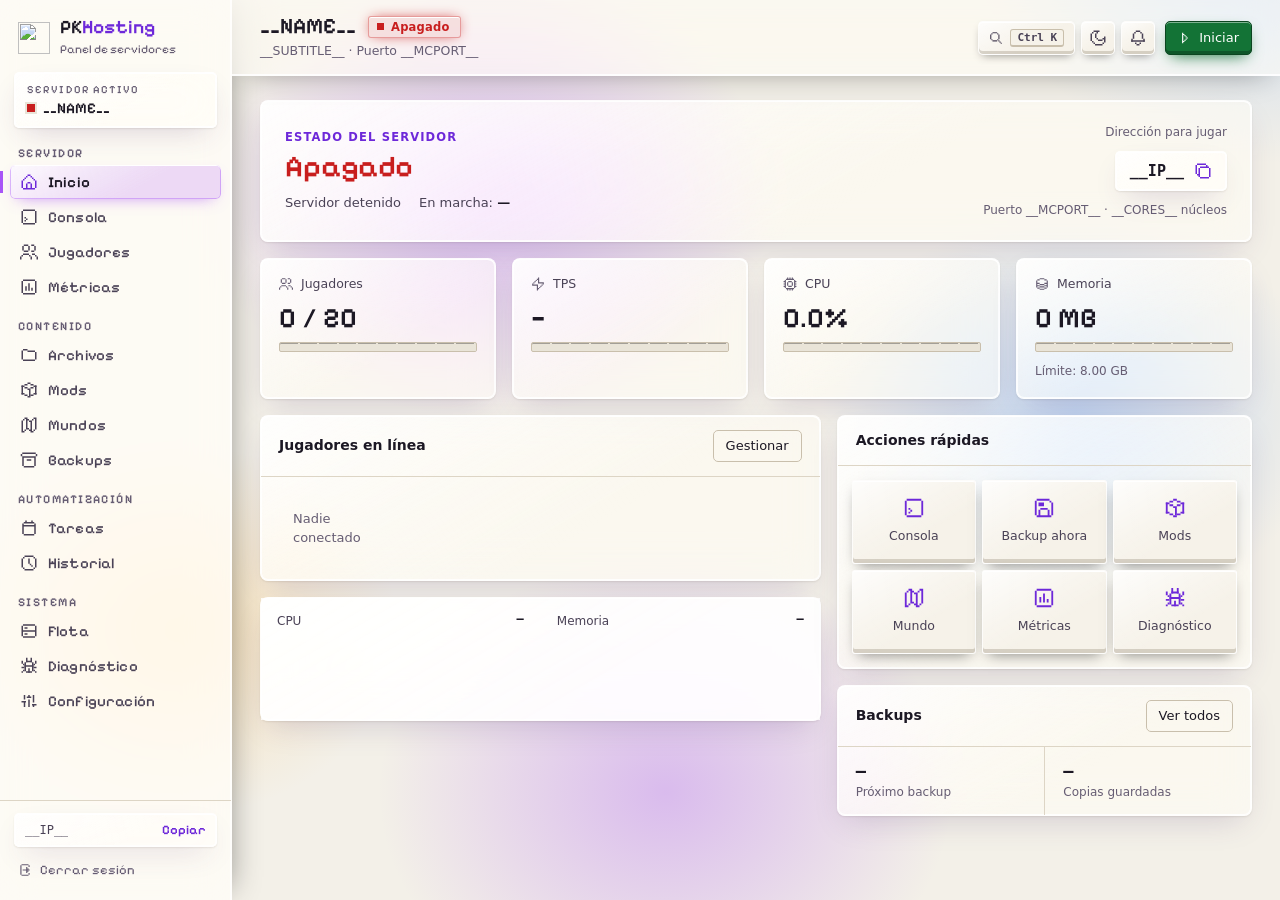
==== commit 28ba0f9d: "Amatista P1: cabecera por estado con menú ⋯, hero sin clip-path, cifras en mono y sidebar de iconos " ====
--- a/static/index.html
+++ b/static/index.html
@@ -34,28 +34,28 @@
     <div class="server-label">Servidor activo</div>
     <div class="server-title">
       <span class="mini-dot" id="sideDot"></span>
-      <span>__NAME__</span>
+      <span class="server-name">__NAME__</span>
     </div>
   </div>
 
   <nav role="tablist" aria-label="Secciones del panel" aria-orientation="vertical">
     <div class="nav-group" role="presentation">Servidor</div>
-    <button type="button" class="nav-item active" role="tab" data-tab="home" aria-controls="tab-home" aria-selected="true" onclick="switchTab('home')"><svg class="ico" aria-hidden="true"><use href="/static/icons.svg?v=__V__#i-home"/></svg>Inicio</button>
-    <button type="button" class="nav-item" role="tab" data-tab="console" aria-controls="tab-console" aria-selected="false" onclick="switchTab('console')"><svg class="ico" aria-hidden="true"><use href="/static/icons.svg?v=__V__#i-terminal"/></svg>Consola</button>
-    <button type="button" class="nav-item" role="tab" data-tab="players" aria-controls="tab-players" aria-selected="false" onclick="switchTab('players')"><svg class="ico" aria-hidden="true"><use href="/static/icons.svg?v=__V__#i-users"/></svg>Jugadores</button>
-    <button type="button" class="nav-item" role="tab" data-tab="metrics" aria-controls="tab-metrics" aria-selected="false" onclick="switchTab('metrics')"><svg class="ico" aria-hidden="true"><use href="/static/icons.svg?v=__V__#i-chart"/></svg>Métricas</button>
+    <button type="button" class="nav-item active" role="tab" data-tab="home" aria-controls="tab-home" aria-selected="true" onclick="switchTab('home')" title="Inicio"><svg class="ico" aria-hidden="true"><use href="/static/icons.svg?v=__V__#i-home"/></svg><span class="nav-label">Inicio</span></button>
+    <button type="button" class="nav-item" role="tab" data-tab="console" aria-controls="tab-console" aria-selected="false" onclick="switchTab('console')" title="Consola"><svg class="ico" aria-hidden="true"><use href="/static/icons.svg?v=__V__#i-terminal"/></svg><span class="nav-label">Consola</span></button>
+    <button type="button" class="nav-item" role="tab" data-tab="players" aria-controls="tab-players" aria-selected="false" onclick="switchTab('players')" title="Jugadores"><svg class="ico" aria-hidden="true"><use href="/static/icons.svg?v=__V__#i-users"/></svg><span class="nav-label">Jugadores</span></button>
+    <button type="button" class="nav-item" role="tab" data-tab="metrics" aria-controls="tab-metrics" aria-selected="false" onclick="switchTab('metrics')" title="Métricas"><svg class="ico" aria-hidden="true"><use href="/static/icons.svg?v=__V__#i-chart"/></svg><span class="nav-label">Métricas</span></button>
     <div class="nav-group" role="presentation">Contenido</div>
-    <button type="button" class="nav-item" role="tab" data-tab="files" aria-controls="tab-files" aria-selected="false" onclick="switchTab('files')"><svg class="ico" aria-hidden="true"><use href="/static/icons.svg?v=__V__#i-folder"/></svg>Archivos</button>
-    <button type="button" class="nav-item" role="tab" data-tab="mods" aria-controls="tab-mods" aria-selected="false" onclick="switchTab('mods')"><svg class="ico" aria-hidden="true"><use href="/static/icons.svg?v=__V__#i-box"/></svg>Mods</button>
-    <button type="button" class="nav-item" role="tab" data-tab="worlds" aria-controls="tab-worlds" aria-selected="false" onclick="switchTab('worlds')"><svg class="ico" aria-hidden="true"><use href="/static/icons.svg?v=__V__#i-map"/></svg>Mundos</button>
-    <button type="button" class="nav-item" role="tab" data-tab="backups" aria-controls="tab-backups" aria-selected="false" onclick="switchTab('backups')"><svg class="ico" aria-hidden="true"><use href="/static/icons.svg?v=__V__#i-archive"/></svg>Backups</button>
+    <button type="button" class="nav-item" role="tab" data-tab="files" aria-controls="tab-files" aria-selected="false" onclick="switchTab('files')" title="Archivos"><svg class="ico" aria-hidden="true"><use href="/static/icons.svg?v=__V__#i-folder"/></svg><span class="nav-label">Archivos</span></button>
+    <button type="button" class="nav-item" role="tab" data-tab="mods" aria-controls="tab-mods" aria-selected="false" onclick="switchTab('mods')" title="Mods"><svg class="ico" aria-hidden="true"><use href="/static/icons.svg?v=__V__#i-box"/></svg><span class="nav-label">Mods</span></button>
+    <button type="button" class="nav-item" role="tab" data-tab="worlds" aria-controls="tab-worlds" aria-selected="false" onclick="switchTab('worlds')" title="Mundos"><svg class="ico" aria-hidden="true"><use href="/static/icons.svg?v=__V__#i-map"/></svg><span class="nav-label">Mundos</span></button>
+    <button type="button" class="nav-item" role="tab" data-tab="backups" aria-controls="tab-backups" aria-selected="false" onclick="switchTab('backups')" title="Backups"><svg class="ico" aria-hidden="true"><use href="/static/icons.svg?v=__V__#i-archive"/></svg><span class="nav-label">Backups</span></button>
     <div class="nav-group" role="presentation">Automatización</div>
-    <button type="button" class="nav-item" role="tab" data-tab="tasks" aria-controls="tab-tasks" aria-selected="false" onclick="switchTab('tasks')"><svg class="ico" aria-hidden="true"><use href="/static/icons.svg?v=__V__#i-calendar"/></svg>Tareas</button>
-    <button type="button" class="nav-item" role="tab" data-tab="history" aria-controls="tab-history" aria-selected="false" onclick="switchTab('history')"><svg class="ico" aria-hidden="true"><use href="/static/icons.svg?v=__V__#i-clock"/></svg>Historial</button>
+    <button type="button" class="nav-item" role="tab" data-tab="tasks" aria-controls="tab-tasks" aria-selected="false" onclick="switchTab('tasks')" title="Tareas"><svg class="ico" aria-hidden="true"><use href="/static/icons.svg?v=__V__#i-calendar"/></svg><span class="nav-label">Tareas</span></button>
+    <button type="button" class="nav-item" role="tab" data-tab="history" aria-controls="tab-history" aria-selected="false" onclick="switchTab('history')" title="Historial"><svg class="ico" aria-hidden="true"><use href="/static/icons.svg?v=__V__#i-clock"/></svg><span class="nav-label">Historial</span></button>
     <div class="nav-group" role="presentation">Sistema</div>
-    <button type="button" class="nav-item" role="tab" data-tab="fleet" aria-controls="tab-fleet" aria-selected="false" onclick="switchTab('fleet')"><svg class="ico" aria-hidden="true"><use href="/static/icons.svg?v=__V__#i-server"/></svg>Flota</button>
-    <button type="button" class="nav-item" role="tab" data-tab="diag" aria-controls="tab-diag" aria-selected="false" onclick="switchTab('diag')"><svg class="ico" aria-hidden="true"><use href="/static/icons.svg?v=__V__#i-bug"/></svg>Diagnóstico</button>
-    <button type="button" class="nav-item" role="tab" data-tab="settings" aria-controls="tab-settings" aria-selected="false" onclick="switchTab('settings')"><svg class="ico" aria-hidden="true"><use href="/static/icons.svg?v=__V__#i-sliders"/></svg>Configuración</button>
+    <button type="button" class="nav-item" role="tab" data-tab="fleet" aria-controls="tab-fleet" aria-selected="false" onclick="switchTab('fleet')" title="Flota"><svg class="ico" aria-hidden="true"><use href="/static/icons.svg?v=__V__#i-server"/></svg><span class="nav-label">Flota</span></button>
+    <button type="button" class="nav-item" role="tab" data-tab="diag" aria-controls="tab-diag" aria-selected="false" onclick="switchTab('diag')" title="Diagnóstico"><svg class="ico" aria-hidden="true"><use href="/static/icons.svg?v=__V__#i-bug"/></svg><span class="nav-label">Diagnóstico</span></button>
+    <button type="button" class="nav-item" role="tab" data-tab="settings" aria-controls="tab-settings" aria-selected="false" onclick="switchTab('settings')" title="Configuración"><svg class="ico" aria-hidden="true"><use href="/static/icons.svg?v=__V__#i-sliders"/></svg><span class="nav-label">Configuración</span></button>
   </nav>
 
   <div class="sidebar-footer">
@@ -63,7 +63,7 @@
       <span id="ipText">__IP__</span>
       <span class="copy-badge" id="copyBadge">Copiar</span>
     </button>
-    <button type="button" class="logout-btn" onclick="logout()"><svg class="ico ico-sm" aria-hidden="true"><use href="/static/icons.svg?v=__V__#i-logout"/></svg>Cerrar sesión</button>
+    <button type="button" class="logout-btn" onclick="logout()" title="Cerrar sesión"><svg class="ico ico-sm" aria-hidden="true"><use href="/static/icons.svg?v=__V__#i-logout"/></svg><span class="nav-label">Cerrar sesión</span></button>
   </div>
 </aside>
 
@@ -126,10 +126,17 @@
       <div class="header-actions">
         <div class="power-btn-group">
           <button class="pbtn pbtn-start" id="btnStart" onclick="serverAction('start')"><svg class="ico ico-sm" aria-hidden="true"><use href="/static/icons.svg?v=__V__#i-play"/></svg>Iniciar</button>
-          <button class="pbtn pbtn-restart" id="btnRestart" onclick="serverRestartPrompt()"><svg class="ico ico-sm" aria-hidden="true"><use href="/static/icons.svg?v=__V__#i-reload"/></svg>Reiniciar</button>
-          <button class="pbtn pbtn-restart" id="btnReload" onclick="serverAction('reload')" title="Recarga datapacks/mods (comando reload del servidor)"><svg class="ico ico-sm" aria-hidden="true"><use href="/static/icons.svg?v=__V__#i-refresh"/></svg>Reload</button>
-          <button class="pbtn pbtn-stop" id="btnStop" onclick="serverAction('stop')"><svg class="ico ico-sm" aria-hidden="true"><use href="/static/icons.svg?v=__V__#i-stop"/></svg>Detener</button>
-          <button class="pbtn pbtn-kill" id="btnKill" onclick="serverAction('kill')" title="Matar el proceso"><svg class="ico ico-sm" aria-hidden="true"><use href="/static/icons.svg?v=__V__#i-power-off"/></svg>Matar</button>
+          <button class="pbtn pbtn-stop" id="btnStop" onclick="serverAction('stop')" hidden><svg class="ico ico-sm" aria-hidden="true"><use href="/static/icons.svg?v=__V__#i-stop"/></svg>Detener</button>
+          <button class="pbtn pbtn-restart" id="btnRestart" onclick="serverRestartPrompt()" hidden><svg class="ico ico-sm" aria-hidden="true"><use href="/static/icons.svg?v=__V__#i-reload"/></svg>Reiniciar</button>
+          <span class="more-wrap" id="moreWrap" hidden>
+            <button class="pbtn icon-only" id="moreBtn" type="button" onclick="toggleMoreMenu()" title="Más acciones" aria-label="Más acciones" aria-haspopup="menu" aria-expanded="false" aria-controls="moreMenu">
+              <svg class="ico" aria-hidden="true"><use href="/static/icons.svg?v=__V__#i-more"/></svg>
+            </button>
+            <div id="moreMenu" class="mc-frame" role="menu" aria-label="Más acciones" hidden>
+              <button type="button" role="menuitem" class="pbtn pbtn-restart" id="btnReload" onclick="serverAction('reload'); closeMoreMenu()" title="Recarga datapacks/mods (comando reload del servidor)"><svg class="ico ico-sm" aria-hidden="true"><use href="/static/icons.svg?v=__V__#i-refresh"/></svg>Reload</button>
+              <button type="button" role="menuitem" class="pbtn pbtn-kill" id="btnKill" onclick="serverAction('kill'); closeMoreMenu()" title="Matar el proceso"><svg class="ico ico-sm" aria-hidden="true"><use href="/static/icons.svg?v=__V__#i-power-off"/></svg>Matar</button>
+            </div>
+          </span>
         </div>
       </div>
     </div>
@@ -295,7 +302,7 @@
               <button class="term-tool-btn" onclick="refreshTps()">Actualizar</button>
             </div>
           </div>
-          <div class="scard-val" id="tpsVal" style="font-size:34px">—</div>
+          <div class="scard-val num-lg" id="tpsVal" style="font-size:34px">—</div>
           <div class="scard-sub" id="tpsSub">Sin datos todavía</div>
           <div class="scard-bar"><div class="scard-bar-fill" id="tpsBar" style="width:0%"></div></div>
         </div>
--- a/static/app.css
+++ b/static/app.css
@@ -436,7 +436,7 @@
 /* ── Inicio ─────────────────────────────────────────────────────── */
 .home { display: grid; gap: 16px; }
 
-/* Hero con esquinas pixeladas */
+/* Hero: bloque de estado con esquinas redondeadas (borde, sombra y cristal vienen de la regla combinada de superficies) */
 .hero {
   position: relative;
   display: grid; grid-template-columns: 1fr auto; gap: 20px; align-items: center;
@@ -445,9 +445,7 @@
     linear-gradient(135deg, rgba(var(--ac-rgb), .18), transparent 55%),
     var(--surface);
   border: 1px solid var(--line);
-  clip-path: polygon(0 6px, 6px 6px, 6px 0, calc(100% - 6px) 0, calc(100% - 6px) 6px, 100% 6px,
-    100% calc(100% - 6px), calc(100% - 6px) calc(100% - 6px), calc(100% - 6px) 100%,
-    6px 100%, 6px calc(100% - 6px), 0 calc(100% - 6px));
+  border-radius: var(--r-lg);
 }
 .hero-kicker { font-size: 11.5px; text-transform: uppercase; letter-spacing: .1em; color: var(--ac-text); font-weight: 600; }
 .hero-name { margin-top: 4px; font: 600 30px/1.1 var(--font-pixel); color: var(--bad); }
@@ -529,7 +527,7 @@
 .mini-stats { display: grid; grid-template-columns: 1fr 1fr; }
 .mini-stat { padding: 14px 18px; display: flex; flex-direction: column; gap: 2px; }
 .mini-stat + .mini-stat { border-left: 1px solid var(--line); }
-.mini-stat .v { font: 600 17px var(--font-pixel); color: var(--text); font-variant-numeric: tabular-nums; }
+.mini-stat .v { font: 600 17px var(--font-mono); color: var(--text); font-variant-numeric: tabular-nums; }
 .mini-stat .l { font-size: 12px; color: var(--text-3); }
 
 /* ── Consola ────────────────────────────────────────────────────── */
@@ -722,9 +720,6 @@
 @media (max-width: 1200px) {
   .kpis { grid-template-columns: repeat(2, minmax(0, 1fr)); }
   .home-cols { grid-template-columns: 1fr; }
-  .topbar { flex-wrap: wrap; }
-  .topbar-title { flex: 1 1 100%; }
-  .topbar-tools { margin-left: auto; }
 }
 @media (max-width: 768px) {
   body { flex-direction: column-reverse; }
@@ -735,7 +730,9 @@
   .nav-item.active::before { display: none; }
   #scrollProgress { left: 0; }
   .page-container { padding: 16px; }
-  .topbar { padding: 12px 16px; }
+  .topbar { padding: 12px 16px; flex-wrap: wrap; }
+  .topbar-title { flex: 1 1 100%; }
+  .topbar-tools { margin-left: auto; }
   .hero { grid-template-columns: 1fr; }
   .hero-side { align-items: flex-start; }
   .kpis { grid-template-columns: 1fr 1fr; gap: 10px; }
@@ -884,7 +881,9 @@
 .legacy .scard { transition: transform .18s var(--ease), box-shadow .18s var(--ease); }
 .legacy .scard:hover { transform: translateY(-2px); box-shadow: inset 0 1px 0 var(--lg-hi), inset 0 0 0 1px rgba(var(--ac-rgb), .35), var(--lg-lift); }
 .legacy .chart-title, .legacy h3, .legacy .card-title { font-family: var(--font-pixel); font-weight: 600; letter-spacing: .01em; }
-.legacy .scard-val { font-family: var(--font-pixel); }
+/* Cifras pequeñas (<24px) en mono; la fuente pixel solo desde 24px (.num-lg) */
+.legacy .scard-val { font-family: var(--font-mono); font-variant-numeric: tabular-nums; }
+.legacy .scard-val.num-lg { font-family: var(--font-pixel); }
 .legacy .btn-ghost, .legacy .term-tool-btn, .legacy .icon-btn:hover {
   border-radius: var(--r);
 }
@@ -901,3 +900,36 @@
   .nav-item { font-size: 11px; min-width: 76px; white-space: nowrap; letter-spacing: 0; padding: 6px 6px; }
   .inv { grid-template-columns: repeat(5, minmax(0, 1fr)); }
 }
+
+/* ── Acciones de cabecera: botones por estado + menú "⋯" ───────── */
+.power-btn-group [hidden] { display: none; }
+.power-btn-group { align-items: center; }
+.pbtn.icon-only { width: 34px; padding: 0; justify-content: center; }
+.more-wrap { position: relative; display: inline-flex; }
+#moreMenu {
+  position: absolute; top: calc(100% + 8px); right: 0; z-index: 350;
+  display: flex; flex-direction: column; gap: 4px;
+  min-width: 150px; padding: 6px;
+}
+#moreMenu[hidden] { display: none; }
+#moreMenu .pbtn { width: 100%; justify-content: flex-start; }
+#moreMenu .pbtn:focus-visible { outline: 2px solid var(--ac); outline-offset: 1px; }
+
+/* ── Entre 769px y 1200px: barra lateral compacta (solo iconos) ─── */
+@media (min-width: 769px) and (max-width: 1200px) {
+  :root { --sidebar-w: 64px; }
+  .brand { justify-content: center; padding: 16px 0 12px; }
+  .brand > div, .server-label, .server-name, .nav-group, .nav-label,
+  .sidebar-footer .ip-chip, .server-switcher { display: none; }
+  .server-selector { margin: 0 10px 10px; padding: 10px 0; display: flex; justify-content: center; }
+  .server-title { margin-top: 0; justify-content: center; }
+  nav[role="tablist"] { padding: 4px 10px 12px; align-items: center; }
+  .nav-item { justify-content: center; gap: 0; padding: 10px 0; }
+  .nav-item.active::before { left: -10px; }
+  .sidebar-footer { padding: 10px 0 12px; align-items: center; }
+  .logout-btn { justify-content: center; padding: 8px; }
+  .topbar { padding: 12px 20px; }
+  .topbar-title h1 { font-size: 20px; }
+  .header-subtitle { white-space: nowrap; overflow: hidden; text-overflow: ellipsis; }
+  .topbar-tools { flex: none; }
+}
